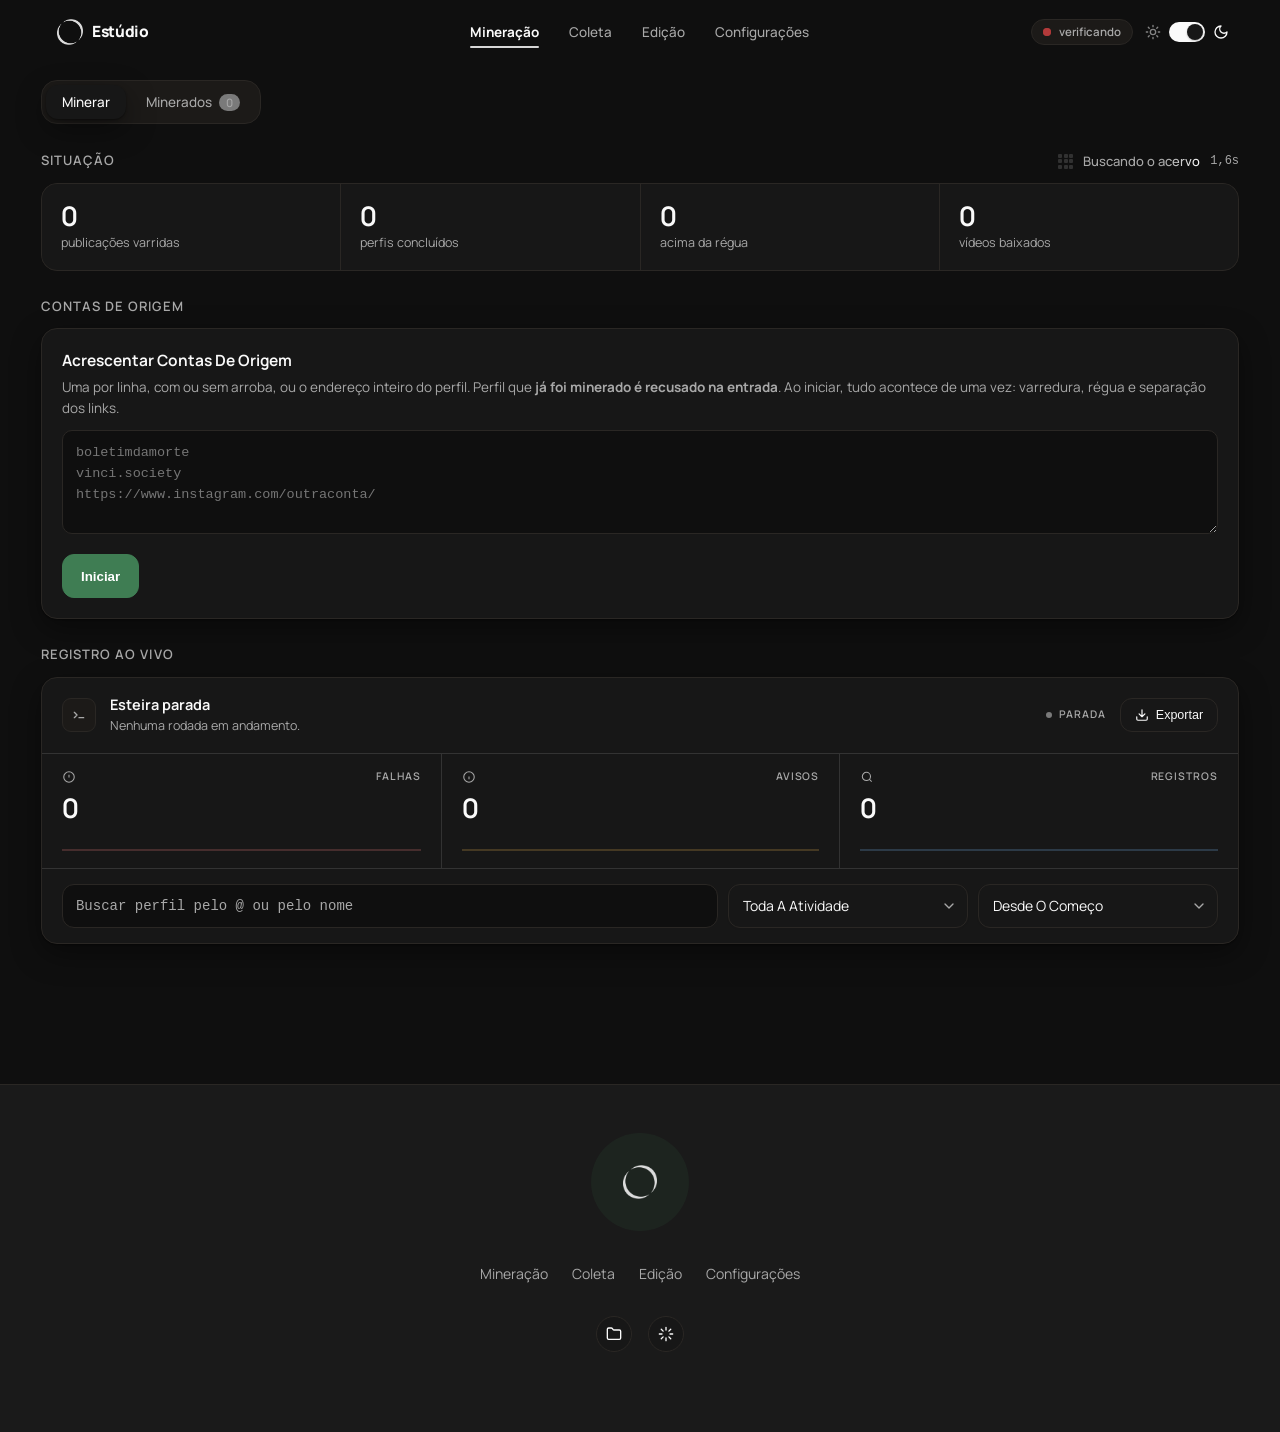
==== index.html @ a0040a4e "atualiza index.html" ====
<!doctype html>
<html lang="pt-BR">
<head>
<meta charset="utf-8">
<meta name="viewport" content="width=device-width, initial-scale=1">
<meta name="robots" content="noindex,nofollow">
<title>Estúdio</title>
<!-- O FAVICON, EM DUAS VERSOES. A mesma marca do Social Tracker, para os
     dois sistemas terem a mesma cara na aba do navegador. A versao clara
     e a escura existem porque um icone escuro some numa aba escura, e
     vice-versa; o terceiro link e' o desempate para navegador que nao
     entende a pergunta do tema. -->
<link rel="icon" href="[data-uri]" media="(prefers-color-scheme: light)">
<link rel="icon" href="[data-uri]" media="(prefers-color-scheme: dark)">
<link rel="icon" href="[data-uri]">
<!-- O TEMA, ANTES DE QUALQUER PINTURA.
     A troca do cabeçalho sempre gravou a escolha, mas ninguém a lia de volta: a tela
     abria sem tema nenhum e caía no claro, toda vez, por mais que a chave fosse virada.
     Aqui a escolha guardada é aplicada antes do primeiro quadro, então não há piscada
     branca ao abrir no escuro.

     E O PADRÃO É O ESCURO. O sistema de origem pergunta ao sistema operacional quando
     não há escolha gravada; aqui o padrão é fixo, porque foi ele que o Gabriel pediu. -->
<script>(function(){var s=null;try{s=localStorage.getItem("st-tema")}catch(e){}document.documentElement.setAttribute("data-theme",s==="light"?"light":"dark");})();</script>
<!-- A Manrope é a fonte do sistema, e ela vem de fora. Sem estes três links a paleta
     e as medidas continuam certas, mas o texto cai na fonte serifada do navegador e a
     tela inteira parece quebrada, que foi o que aconteceu na primeira montagem. -->
<link rel="preconnect" href="https://fonts.googleapis.com">
<link rel="preconnect" href="https://fonts.gstatic.com" crossorigin>
<link rel="stylesheet"
      href="https://fonts.googleapis.com/css2?family=Manrope:wght@400;500;600;700;800&display=swap">
<!-- AS FONTES DA PEÇA, que são outra coisa: estas não desenham a tela, elas desenham o
     reel. Entraram em 21/08 porque o seletor tinha sete opções e o Gabriel disse o
     óbvio, "era pra ter vários outros tipos de fonte".

     ELAS PRECISAM EXISTIR NOS DOIS LADOS. Aqui o navegador as busca no Google para
     mostrar; na hora de gravar quem desenha é o `oficina.py`, que lê os mesmos arquivos
     de `Estudio/fontes`. Fonte que existisse só de um lado faria a peça sair diferente
     do que ele viu na tela, e é por isso que a lista dos dois lados é a mesma. -->
<link rel="stylesheet"
      href="https://fonts.googleapis.com/css2?family=Anton&family=Archivo+Black&family=Barlow+Condensed:wght@400;700&family=Bebas+Neue&family=Inter:wght@400;700&family=Montserrat:wght@400;700&family=Oswald:wght@400;700&family=Poppins:wght@400;700&family=Roboto+Condensed:wght@400;700&display=swap">
<style>


:root{
  --paper:#FAFAFA; --paper-2:#F2F2F2; --branco:#FFFFFF;
  --ink:#0E0E0E; --muted:#6D6D6D; --soft:#9A9A9A;
  --rule:rgba(14,14,14,.10); --rule-solid:#EAEAEA;
  --accent:#3F7D53; --accent-tint:#E7F0EA; --link:#2F6440;
  --verde:#3F7D53; --vermelho:#B23A3A; --ambar:#B07D22;
  
  --chart-1:#3F7D53; --chart-2:#2F6FA8; --chart-3:#B07D22;
  --chart-4:#7A4FA3; --chart-5:#B23A3A;
  --sombra:0 1px 2px rgba(14,14,14,.05), 0 8px 26px rgba(14,14,14,.06);
  --r-md:10px; --r-lg:16px;
  
  --h-filtro:44px; --r-filtro:12px; --l-filtro:240px;
  
  --r-balao:14px; --r-item:10px;
  
  --rodape-fundo:#EFEFEF;
  
  --sombra-balao:0 12px 34px rgba(14,14,14,.13);
  --fonte:'Manrope',system-ui,-apple-system,"Segoe UI",Roboto,sans-serif;
}


:root[data-theme="dark"]{
  --paper:#0F0F0F; --paper-2:#1C1A18; --branco:#171717;
  --ink:#FAFAFA; --muted:#A8A8A8; --soft:#7A7A7A;
  --rule:rgba(250,250,250,.12); --rule-solid:#2A2724;
  --accent:#3F7D53; --accent-tint:rgba(63,125,83,.16); --link:#7FB894;
  
  --chart-1:#5FA97A; --chart-2:#6FA8DC; --chart-3:#D6A24A;
  --chart-4:#A98BD0; --chart-5:#D97070;
  --sombra:0 1px 2px rgba(0,0,0,.4), 0 10px 30px rgba(0,0,0,.4);
  --sombra-balao:0 12px 34px rgba(0,0,0,.5);
  --rodape-fundo:#1A1A1A;
}


*{box-sizing:border-box;margin:0;padding:0}


.tinta{position:absolute;width:0;height:0;overflow:hidden}


:root.trocando-tema, :root.trocando-tema *,
:root.trocando-tema *::before, :root.trocando-tema *::after{
  transition:background-color .3s ease, border-color .3s ease, color .3s ease,
             fill .3s ease, stroke .3s ease, box-shadow .3s ease !important}


html, body{scrollbar-width:none; -ms-overflow-style:none}

body{background:var(--paper);color:var(--ink);font:15px/1.5 var(--fonte);
     -webkit-font-smoothing:antialiased;-moz-osx-font-smoothing:grayscale}

a{color:var(--link)}



.nav-wrap{position:sticky;top:0;z-index:40;width:100%;padding:10px 0 0}


.nav-body{position:relative;z-index:60;margin:0 auto;display:flex;align-items:center;
          justify-content:space-between;width:calc(100% - 2 * clamp(20px,3.2vw,56px));
          max-width:1340px;
          padding:7px 10px 7px 14px;border-radius:999px;background:transparent;
          transition:width .55s cubic-bezier(.34,1.25,.64,1),
                     transform .55s cubic-bezier(.34,1.25,.64,1),
                     background-color .3s ease, box-shadow .3s ease}

.nav-body.encolhido{width:40%;min-width:880px;transform:translateY(16px);
  background:color-mix(in srgb, var(--branco) 80%, transparent);
  -webkit-backdrop-filter:blur(10px);backdrop-filter:blur(10px);
  box-shadow:0 0 24px rgba(34,42,53,.06), 0 1px 1px rgba(0,0,0,.05),
             0 0 0 1px rgba(34,42,53,.04), 0 0 4px rgba(34,42,53,.08),
             0 16px 68px rgba(47,48,55,.05), 0 1px 0 rgba(255,255,255,.1) inset}



.nav-body.encolhido .status .rotulo{display:none}

.nav-body.encolhido .status{padding:5px 7px}


.nav-logo{position:relative;z-index:20;display:flex;align-items:center;gap:9px;
          color:var(--ink);font-size:15.5px;font-weight:800;letter-spacing:-.3px;
          text-decoration:none;padding:2px 6px 2px 2px;white-space:nowrap}

.nav-logo:hover{text-decoration:none}


.marca{width:26px;height:26px;display:block;object-fit:contain}

.marca-escura{display:none}

:root[data-theme="dark"] .marca-clara{display:none}

:root[data-theme="dark"] .marca-escura{display:block}


.nav-itens{position:absolute;inset:0;display:flex;align-items:center;
           justify-content:center;gap:2px;font-size:13.5px;font-weight:500}

.nav-itens a{position:relative;z-index:20;padding:8px 14px;color:var(--muted);
             text-decoration:none;white-space:nowrap;transition:color .2s}

.nav-itens a:hover{color:var(--ink);text-decoration:none}


.nav-itens a.ativo{color:var(--ink);font-weight:700}

.nav-itens a.ativo::after{content:"";position:absolute;left:14px;right:14px;
  bottom:2px;height:2px;border-radius:2px;background:var(--ink);opacity:.85}


.pilula{position:absolute;top:50%;left:0;height:33px;width:0;z-index:10;
        border-radius:999px;background:var(--paper-2);opacity:0;
        transform:translate(0,-50%);
        transition:transform .3s cubic-bezier(.22,1,.36,1),
                   width .3s cubic-bezier(.22,1,.36,1), opacity .18s}


.nav-dir{position:relative;z-index:20;display:flex;align-items:center;gap:12px}

.nav-hamb{display:none;width:34px;height:34px;border:0;border-radius:9px;
          background:none;color:var(--ink);cursor:pointer;align-items:center;
          justify-content:center;padding:0}

.nav-hamb:hover{background:var(--paper-2)}

.nav-hamb svg{width:18px;height:18px;fill:none;stroke:currentColor;stroke-width:2}

.nav-menu{position:absolute;inset-inline:0;top:calc(100% + 8px);z-index:50;
          margin:0 auto;max-width:1340px;display:none;flex-direction:column;
          gap:2px;padding:14px;border-radius:16px;background:var(--branco);
          box-shadow:0 0 24px rgba(34,42,53,.06), 0 1px 1px rgba(0,0,0,.05),
                     0 0 0 1px rgba(34,42,53,.04), 0 16px 68px rgba(47,48,55,.05)}

.nav-menu.aberto{display:flex}

.nav-menu a{padding:11px 12px;border-radius:9px;color:var(--muted);
            text-decoration:none;font-size:14.5px;font-weight:600}

.nav-menu a.ativo{color:var(--ink);background:var(--paper-2);font-weight:700}
@media(max-width:1080px){
  
  .nav-itens{display:none}
  
  .nav-hamb{display:flex}
}
@media(max-width:620px){
  
  .status .rotulo{display:none}
  
  .nav-body{padding:7px 8px 7px 10px}
}




.status{display:inline-flex;align-items:center;gap:8px;border-radius:999px;
        border:1px solid var(--rule-solid);background:var(--paper-2);
        padding:3px 11px;font-size:11.5px;font-weight:600;white-space:nowrap}

.status .ind{position:relative;display:flex;width:8px;height:8px;flex:0 0 8px}

.status .ping{position:absolute;display:inline-flex;width:100%;height:100%;
              border-radius:999px;opacity:.75;
              animation:ping 1.6s cubic-bezier(0,0,.2,1) infinite}

.status .bola{position:relative;display:inline-flex;width:8px;height:8px;
              border-radius:999px}

@keyframes ping{75%,100%{transform:scale(2);opacity:0}}

.status.online .ping,.status.online .bola{background:var(--verde)}

.status.degraded .ping,.status.degraded .bola{background:var(--ambar)}

.status.offline .ping,.status.offline .bola{background:var(--vermelho)}

.status .rotulo{color:var(--muted)}



.troca{display:inline-flex;align-items:center;gap:8px}

.troca .ico{display:flex;cursor:pointer;color:var(--ink);line-height:0}

.troca .ico svg{width:16px;height:16px}

.troca .ico.apagado{opacity:.5}

.troca .chave{width:36px;height:20px;flex:0 0 36px;border:0;border-radius:999px;
              background:var(--rule-solid);cursor:pointer;padding:2px;
              display:inline-flex;align-items:center;transition:background .2s}

.troca .chave[aria-checked="true"]{background:var(--ink)}

.troca .bolinha{width:16px;height:16px;border-radius:999px;background:var(--branco);
                box-shadow:0 1px 2px rgba(14,14,14,.25);transition:transform .2s;
                display:block}

.troca .chave[aria-checked="true"] .bolinha{transform:translateX(16px)}


.mcard .guia,.mcard .bola{transition:opacity .18s}

.ac-lista button:hover,.ac-lista button.marcado{background:var(--paper-2)}

.filtros .sel,.filtros .autocomplete{flex:0 0 var(--l-filtro)}

.filtros .sel-gatilho,.filtros .autocomplete__trigger{width:100%}

.sel{position:relative}

.sel-gatilho{display:flex;align-items:center;justify-content:space-between;
             gap:6px;white-space:nowrap;height:var(--h-filtro);min-width:var(--l-filtro);
             padding:0 10px 0 14px;
             border:1px solid var(--rule-solid);border-radius:var(--r-filtro);
             background:var(--branco);
             font:inherit;font-size:14px;line-height:20px;color:var(--ink);cursor:pointer;
             box-shadow:0 1px 2px 0 rgba(14,14,14,.05);
             transition:color .15s, box-shadow .15s, border-color .15s}

.sel-gatilho:focus-visible{outline:0;border-color:var(--accent);
                           box-shadow:0 0 0 3px color-mix(in srgb, var(--accent) 50%, transparent)}

.sel-gatilho[aria-expanded="true"]{border-color:var(--accent)}

.sel-valor{display:flex;flex:1;text-align:left}

.sel-valor[data-vazio="true"]{color:var(--muted)}

.sel-seta{width:16px;height:16px;flex:0 0 16px;color:var(--muted);pointer-events:none}



.sel-lista{position:absolute;top:calc(100% + 4px);left:0;z-index:50;display:none;
           width:max-content;min-width:max(144px, 100%);
           max-height:320px;overflow-y:auto;overflow-x:hidden;
           border-radius:var(--r-balao);
           background:var(--branco);border:1px solid var(--rule-solid);
           box-shadow:var(--sombra-balao)}

.sel-lista.aberta{display:block}

.sel-grupo{padding:4px}

.sel-rotulo{padding:6px 8px;font-size:12px;color:var(--muted)}

.sel-item{position:relative;display:flex;width:100%;align-items:center;gap:8px;
          padding:6px 32px 6px 10px;border:0;background:none;
          border-radius:var(--r-item);
          font:inherit;font-size:14px;line-height:20px;color:var(--ink);
          text-align:left;cursor:default}

.sel-item:hover,.sel-item.marcado{background:color-mix(in srgb, var(--ink) 10%, transparent)}

.sel-item-texto{display:flex;flex:1 0 auto;gap:8px;white-space:nowrap}

.sel-marca{position:absolute;right:8px;display:flex;width:16px;height:16px;
           align-items:center;justify-content:center;pointer-events:none}

.sel-marca svg{width:16px;height:16px}



.autocomplete{position:relative;display:flex;flex-direction:column;gap:4px}

.autocomplete__trigger{position:relative;isolation:isolate;display:flex;
  min-height:var(--h-filtro);min-width:var(--l-filtro);align-items:center;gap:6px;
  flex-wrap:wrap;
  border-radius:var(--r-filtro);border:1px solid var(--rule-solid);background:var(--branco);
  padding:6px 14px;font:inherit;font-size:14px;color:var(--ink);text-align:start;
  box-shadow:0 2px 4px 0 rgba(14,14,14,.04), 0 1px 2px 0 rgba(14,14,14,.06),
             0 0 1px 0 rgba(14,14,14,.06);
  outline:0;user-select:none;cursor:pointer;
  transition:background-color .15s ease, border-color .15s ease, box-shadow .15s ease}

.autocomplete__trigger:has(.autocomplete__indicator){padding-inline-end:28px}
@media (hover:hover){
  
  .autocomplete__trigger:hover:not(:has(.autocomplete__clear-button:hover))
    {background:var(--paper-2)}
}

.autocomplete__trigger:focus-visible{border-color:var(--accent);
  box-shadow:0 0 0 3px color-mix(in srgb, var(--accent) 50%, transparent)}

.autocomplete__trigger[aria-expanded="true"]{border-color:var(--accent)}

.autocomplete__value{display:flex;flex:1;flex-wrap:wrap;gap:5px;align-items:center;
                     text-align:start;color:currentColor}

.autocomplete__value[data-placeholder="true"]{color:var(--muted)}

.autocomplete__indicator{position:absolute;top:0;bottom:0;inset-inline-end:8px;
  margin:auto 0;display:flex;width:16px;height:16px;flex-shrink:0;align-items:center;
  justify-content:center;color:var(--muted);transition:transform .15s}

.autocomplete__indicator[data-open="true"]{transform:rotate(180deg)}

.autocomplete__clear-button{position:relative;display:inline-flex;width:20px;height:20px;
  flex-shrink:0;align-self:center;align-items:center;justify-content:center;
  border:0;border-radius:12px;padding:1px;background:transparent;color:var(--muted);
  cursor:pointer;user-select:none;transform-origin:center;
  transition:opacity .15s ease}

.autocomplete__clear-button svg{width:14px;height:14px}

.autocomplete__clear-button[data-empty="true"]{pointer-events:none;opacity:0}
@media (hover:hover){
  .autocomplete__clear-button:hover{background:var(--paper-2)}
}

.autocomplete__clear-button:active{transform:scale(.93)}



.autocomplete__popover{position:absolute;top:calc(100% + 4px);right:0;z-index:50;
  display:none;flex-direction:column;width:100%;min-width:240px;
  overflow:hidden;overscroll-behavior:contain;background:var(--branco);
  padding:8px 0 0;font-size:14px;border-radius:var(--r-balao);outline:0;
  border:1px solid var(--rule-solid);box-shadow:var(--sombra-balao)}

.autocomplete__popover.aberta{display:flex;
  animation:etqEntra .25s cubic-bezier(.32,.72,0,1)}

@keyframes etqEntra{from{opacity:0;transform:scale(.95) translateY(-4px)}
                    to{opacity:1;transform:none}}

.autocomplete__busca{flex-shrink:0;padding:4px 12px;outline:0}

.autocomplete__busca input{width:100%;border:0;outline:0;background:none;font:inherit;
  font-size:14px;color:var(--ink);padding:6px 0}

.autocomplete__busca input::placeholder{color:var(--soft)}


.list-box{position:relative;width:100%;max-height:320px;overflow-y:auto;padding:6px;
          outline:0}

.list-box > * + *{margin-top:4px}

.list-box-item{position:relative;display:flex;min-height:36px;width:100%;
  align-items:center;justify-content:flex-start;gap:12px;border:0;background:none;
  border-radius:var(--r-item);padding:6px 10px;font:inherit;font-size:14px;
  color:var(--ink);
  text-align:left;outline:0;cursor:pointer;user-select:none;
  transition:transform .25s cubic-bezier(.165,.84,.44,1), box-shadow .15s}

.list-box-item:has(.list-box-item__indicator){padding-inline-end:28px}
@media (hover:hover){
  .list-box-item:hover{background:var(--paper-2)}
}

.list-box-item:active{transform:scale(.98)}

.list-box-item.marcado{background:var(--paper-2)}

.list-box-item__indicator{position:absolute;top:50%;inset-inline-end:8px;display:flex;
  width:16px;height:16px;transform:translateY(-50%);align-items:center;
  justify-content:center;color:var(--ink)}

.list-box-item__indicator svg{width:10px;height:10px}

.list-box-vazia{padding:10px;text-align:center;font-size:14px;color:var(--soft)}
@media (max-width:720px){
  
  .filtros .ac,.filtros .sel,.filtros .autocomplete{flex:1 1 100%;width:100%}
  
  .sel-gatilho,.autocomplete__trigger{width:100%}
  
  .autocomplete__popover{left:0;right:0;min-width:0}
}



.badge{display:inline-flex;width:fit-content;flex:0 0 auto;align-items:center;
       justify-content:center;overflow:hidden;white-space:nowrap;height:20px;gap:4px;
       border-radius:32px;border:1px solid transparent;padding:2px 8px;
       font-size:12px;line-height:16px;font-weight:500;transition:all .15s}

.badge > svg{width:12px;height:12px;pointer-events:none}


.selo-ig{width:18px;height:18px;display:block}

.badge-default{background:var(--accent);color:#fff}

.badge-secondary{background:var(--paper-2);color:var(--ink)}

.badge-outline{border-color:var(--rule-solid);color:var(--ink)}



.badge-etq{
  --etq-h:210;
  padding-left:6px;
  border-color:hsl(var(--etq-h) 42% 84%);
  background:hsl(var(--etq-h) 72% 96.5%);
  color:hsl(var(--etq-h) 48% 33%);
}

.badge-etq > svg{fill:none;stroke:currentColor;stroke-width:1.9;stroke-linecap:round;
                 stroke-linejoin:round;opacity:.9}

.badge-etq.adulto{--etq-h:344}

:root[data-theme="dark"] .badge-etq{
  border-color:hsl(var(--etq-h) 26% 30%);
  background:hsl(var(--etq-h) 30% 15%);
  color:hsl(var(--etq-h) 62% 76%);
}


.pcard-retrato{position:relative;flex:0 0 84px;width:84px;height:84px;border-radius:999px;
               padding:3px;background:var(--rule-solid);display:block;text-decoration:none}

.pcard-retrato.vivo{background:conic-gradient(from 200deg, #FDF497, #FD5949,
                    #D6249F, #285AEB, #FDF497)}

.pcard-retrato.vivo:hover{filter:saturate(1.15)}


span.pcard-avatar[class*="av-"]{background-size:cover;background-position:center}

.pcard-avatar{width:100%;height:100%;border-radius:999px;
              border:3px solid var(--branco);background:var(--ink);color:var(--paper);
              display:flex;align-items:center;justify-content:center;font-size:24px;
              font-weight:800;text-transform:uppercase;object-fit:cover;overflow:hidden}

.vermais{text-align:center;margin-top:4px}




:root{--cor-seguidores:var(--accent)}


.ins-filtros .autocomplete,.ins-filtros .sel{flex:1 1 150px;min-width:0}

.ins-filtros .autocomplete__trigger,.ins-filtros .sel-gatilho{padding-left:11px;
                                                              padding-right:11px}


.ins-filtros .autocomplete__value,.ins-filtros .sel-valor{font-size:13px;
                                                          white-space:nowrap}


.ins-filtros .autocomplete__trigger,.ins-filtros .sel-gatilho{min-width:0}

.ins-ordenar .sel{flex:0 0 auto}
@media(max-width:900px){
  
  .ins-ordenar .sel{flex:1 1 auto}
}



.badge-alta{border-color:transparent;background:var(--accent-tint);color:var(--link);
            font-weight:600}

.badge-alta.fria{background:var(--paper-2);color:var(--muted)}

.sinal-cab.modelo .badge{margin-top:4px}

.sinal-cab.modelo .badge-sinal{margin-left:auto}


.badge-sinal{border-color:transparent;background:var(--accent-tint);color:var(--link)}

.badge-sinal.queda{background:color-mix(in srgb,var(--vermelho) 12%,transparent);
                   color:var(--vermelho)}

.badge-sinal.duvida{background:color-mix(in srgb,var(--ambar) 14%,transparent);
                    color:var(--ambar)}


.badge-sinal.viral{background:var(--accent);color:#FFFFFF;font-weight:600}

.badge-sinal .chama{width:12px;height:12px;flex:0 0 12px;margin-right:1px}

.badge-idade{border-color:var(--rule-solid);color:var(--muted)}

.sinal.modelo .pcard-retrato{flex:0 0 48px;width:48px;height:48px}

.sinal.modelo .sinal-cab .badge{font-size:11px;height:19px}




.cat-cab{display:flex;align-items:center;gap:10px;flex-wrap:wrap;
         margin:30px 0 14px;padding-bottom:9px;border-bottom:2px solid var(--ink)}

.cat-cab .n{display:flex;width:23px;height:23px;flex:0 0 23px;border-radius:999px;
            align-items:center;justify-content:center;background:var(--ink);
            color:var(--paper);font-size:12px;font-weight:800}

.cat-cab h3{font-size:16px;font-weight:800;letter-spacing:-.2px}

.cat-cab .sub{font-size:13px;color:var(--muted)}

.cat-cab .dir{margin-left:auto;display:flex;align-items:center;gap:8px;flex-wrap:wrap}


.cat-cab .sel{flex:0 0 auto}

.cat-cab .sel-gatilho{height:32px;border-radius:9px;padding:0 12px;font-size:12.5px}

.cat-cab .sel-valor{font-size:12.5px}


.cat-cab .autocomplete{flex:0 0 auto}

.cat-cab .autocomplete__trigger{min-height:32px;min-width:0;border-radius:9px;
                                padding:0 10px;font-size:12.5px}

.cat-cab .autocomplete__value{font-size:12.5px;white-space:nowrap}

.cat-cab .autocomplete__value .badge{height:18px;font-size:11px}

.gpost.cheio .pcard-retrato{flex:0 0 34px;width:34px;height:34px}



.pag{display:flex;align-items:center;gap:9px;flex-wrap:wrap;margin-top:12px;
     padding:9px 13px;border:1px solid var(--rule-solid);border-radius:10px;
     background:var(--branco);font-size:12.5px;color:var(--muted)}

.pag .sel{flex:0 0 auto}

.pag .sel-gatilho{height:30px;border-radius:8px;padding:0 10px;font-size:12.5px}


.pag .sel-lista{top:auto;bottom:calc(100% + 4px)}

.pag .nav{margin-left:auto;display:flex;align-items:center;gap:6px}

.pag .conta{padding:0 8px;color:var(--ink);font-variant-numeric:tabular-nums}

.pag button{display:flex;min-width:30px;height:30px;align-items:center;
            justify-content:center;padding:0 7px;cursor:pointer;font-size:13px;
            border:1px solid var(--rule-solid);border-radius:8px;
            background:var(--branco);color:var(--ink);
            transition:background-color .16s ease, color .16s ease}

.pag button:hover:not(:disabled){background:var(--paper-2)}

.pag button:disabled{color:var(--soft);cursor:default;opacity:.5}

.gal-vazia{padding:26px 20px;text-align:center;color:var(--soft);font-size:13.5px;
           border:1px dashed var(--rule-solid);border-radius:var(--r-lg)}

.st-cab .pcard-retrato{flex:0 0 34px;width:34px;height:34px}




.rodape-pagina{padding:48px 0;margin-top:34px;background:var(--rodape-fundo);
        border-top:1px solid var(--rule-solid)}

.rodape-pilha{display:flex;flex-direction:column;align-items:center;
              padding:0 clamp(20px,3.2vw,56px);max-width:1340px;margin:0 auto}

.rodape-selo{margin-bottom:32px;border-radius:999px;padding:32px;
             background:color-mix(in srgb, var(--accent) 10%, transparent);
             display:flex;align-items:center;justify-content:center}


.rodape-selo .marca{width:34px;height:34px}

.rodape-menu{margin-bottom:32px;display:flex;flex-wrap:wrap;justify-content:center;
             gap:24px;font-size:14px}

.rodape-menu a{color:var(--muted);text-decoration:none;transition:color .18s ease}

.rodape-menu a:hover{color:var(--accent);text-decoration:none}

.rodape-botoes{margin-bottom:32px;display:flex;gap:16px}

.rodape-botoes a{display:flex;width:36px;height:36px;align-items:center;
                 justify-content:center;border-radius:999px;
                 border:1px solid var(--rule-solid);background:var(--branco);
                 color:var(--ink);text-decoration:none;
                 transition:border-color .18s ease, transform .18s ease}

.rodape-botoes a:hover{border-color:var(--ink);transform:translateY(-1px)}

.rodape-botoes svg{width:16px;height:16px}

.rodape-linha{text-align:center;font-size:14px;color:var(--muted)}

.chart .marca-x{font-size:11px}

.secao-filtros .sel,.secao-filtros .autocomplete{flex:0 0 var(--l-filtro)}

.secao-filtros .sel-gatilho,.secao-filtros .autocomplete__trigger{width:100%}
@media (max-width:1080px){
  
  .secao-filtros .sel,.secao-filtros .autocomplete{flex:1 1 200px}
}
@media (max-width:560px){
  
  .secao-filtros .sel,.secao-filtros .autocomplete{flex:1 1 100%}
}

.chart-balao .marca{flex-shrink:0;width:10px;height:10px;border-radius:2px;
                    background:var(--cor-seguidores);border:1px solid var(--cor-seguidores)}



.ct-topo{display:flex;align-items:center;justify-content:space-between;gap:16px;
         margin-bottom:22px;flex-wrap:wrap}

.ct-menu{display:flex;gap:4px;padding:4px;border:1px solid var(--rule-solid);
         border-radius:var(--r-lg);background:var(--paper-2)}

.ct-item{display:flex;align-items:center;gap:7px;border:0;cursor:pointer;
         padding:8px 16px;border-radius:calc(var(--r-lg) - 4px);background:transparent;
         color:var(--muted);font-family:var(--fonte);font-size:13.5px;font-weight:500;
         transition:background .16s ease,color .16s ease}

.ct-item:hover{color:var(--ink)}

.ct-item.ativo{background:var(--branco);color:var(--ink);box-shadow:var(--sombra)}

.ct-item b{font-weight:500;font-size:11.5px;color:var(--muted);
           background:var(--soft);border-radius:99px;padding:1px 7px}

.ct-item.ativo b{color:var(--ink)}


.ct-filtros{display:flex;gap:10px;flex-wrap:wrap;align-items:center;margin-bottom:16px}

.ct-busca{flex:1 1 260px;min-width:200px;height:var(--h-filtro);padding:0 14px;
          border:1px solid var(--rule-solid);border-radius:var(--r-filtro);
          background:var(--branco);color:var(--ink);font-family:var(--fonte);
          font-size:13.5px;outline:none}

.ct-busca:focus{border-color:var(--accent)}

.ct-busca::placeholder{color:var(--muted)}




.tab-rolo{overflow-x:auto;border:1px solid var(--rule-solid);border-radius:var(--r-lg);
          background:var(--branco);scrollbar-width:none;-ms-overflow-style:none}

.tab-rolo::-webkit-scrollbar{display:none}

.tab{width:100%;border-collapse:collapse;font-size:13.5px}

.tab thead th{text-align:left;padding:12px 14px;color:var(--muted);font-weight:500;
              font-size:12px;letter-spacing:.02em;white-space:nowrap;
              border-bottom:1px solid var(--rule-solid);background:var(--paper-2)}

.tab td{padding:11px 14px;border-bottom:1px solid var(--rule);color:var(--ink);
        vertical-align:middle}

.tab tbody tr:last-child td{border-bottom:0}

.tab tbody tr:hover td{background:var(--paper-2)}


.tab-num{text-align:right;font-variant-numeric:tabular-nums;white-space:nowrap}

.tab-nulo{color:var(--muted)}


.tab-perfil{min-width:230px}

.tab-perfil-in{display:flex;align-items:center;gap:10px}

.tab-quem{display:flex;flex-direction:column;line-height:1.3;min-width:0}

.tab-quem b,.tab-quem span{overflow:hidden;text-overflow:ellipsis;white-space:nowrap}

.tab-quem b{font-weight:500}

.tab-quem span{color:var(--muted);font-size:12px}


.tab-tags{max-width:200px}

.tab-tags-in{display:flex;gap:5px;flex-wrap:wrap;align-items:center}

.tab-acao{text-align:right;white-space:nowrap}



.pino{display:inline-flex;align-items:center;gap:6px;font-size:11.5px;line-height:1;
      color:var(--ink);white-space:nowrap;padding:5px 10px 5px 8px;border-radius:99px;
      border:1px solid var(--rule-solid);background:var(--paper-2)}

.pino::before{content:"";width:6px;height:6px;border-radius:99px;flex-shrink:0;
              background:var(--muted)}

.pino.ok::before{background:var(--verde)}

.pino.ruim::before{background:var(--vermelho)}

.pino.off::before{background:var(--soft)}

.pino.off{color:var(--muted)}

.pino.ruim{color:var(--vermelho);border-color:color-mix(in srgb,var(--vermelho) 35%,transparent)}


.imp-caixa .sel,.imp-caixa .autocomplete{width:100%}

.imp-caixa .sel-gatilho,.imp-caixa .autocomplete__trigger{width:100%}

.lg-bola.indo{background:transparent;box-shadow:inset 0 0 0 2px var(--accent);
              animation:lgPisca 1.4s ease-in-out infinite}

.mk.indo{background:transparent;box-shadow:inset 0 0 0 2px var(--accent)}

.mk.indo::after{content:"";position:absolute;inset:0;border-radius:99px;
                box-shadow:0 0 0 2px var(--accent);
                animation:mkPulso 1.5s cubic-bezier(.2,.7,.3,1) infinite}
@media(prefers-reduced-motion:reduce){
  
  .mk.indo::after,.lg-bola.indo{animation:none}
}

.pf-bt .ico{width:16px;height:16px;fill:none;stroke:currentColor;stroke-width:2;
            stroke-linecap:round;stroke-linejoin:round}




#pf-conteudo.chegando .pf-topo,
#pf-conteudo.chegando .pf-faixa,
#pf-conteudo.chegando .pf-l1,
#pf-conteudo.chegando .pf-l2,
#pf-conteudo.chegando #pf-acervo,
#pf-conteudo.chegando > .gal-vazia{
  animation:pfBloco .38s cubic-bezier(.22,1,.36,1) both}

.pf-retrato .pcard-avatar{width:100%;height:100%;font-size:22px;border-width:2px}

.pf-gal-cab .sel-gatilho{height:30px;border-radius:8px;padding:0 10px;font-size:12.5px}
/* SELO DE ALERTA. Vermelho quando a tela nao esta' gravando de verdade: o selo verde
   dizendo "gravando no disco" enquanto nada chegava la' foi o pior falso positivo desta
   tela, e cor e' a primeira coisa que o olho pega. */
.badge.badge-ruim{color:#e0574b;border-color:rgba(224,87,75,.4);
  background:rgba(224,87,75,.10)}

/* Botão escondido é botão escondido, e `.acao` pinta display por conta própria. */
#ia_liberar[hidden]{display:none}

/* A BARRA DO ENDERECO ERRADO. Ela empurra a pagina para baixo em vez de flutuar por
   cima: barra flutuante tapa o cabecalho, e o que ela tem a dizer nao e' urgente a ponto
   de valer esconder o menu. */
.fora{display:flex;align-items:center;gap:16px;flex-wrap:wrap;
  padding:12px 22px;background:var(--accent);color:#fff;font-size:13px;line-height:1.45}
.fora[hidden]{display:none}
.fora b{font-weight:700}
.fora span{flex:1 1 380px}
/* O BOTAO PRECISA DE UM PONTO A MAIS DE FORCA, e nao e' capricho: `.acao.forte` pinta
   fundo com a cor de destaque, que aqui e' a cor da propria barra, e o botao sumia dentro
   dela. E como isto e' um link e nao um botao, ele ainda vinha sublinhado e em bloco. */
.fora .acao.forte{flex:0 0 auto;display:inline-flex;align-items:center;
  background:#fff;color:var(--accent);border-color:#fff;text-decoration:none;
  white-space:nowrap}
.fora .acao.forte:hover{background:#fff;color:var(--accent);filter:none;opacity:.88}

/* O que é desta tela e não veio do Social Tracker.
   Tudo aqui usa as variáveis de lá, para as duas telas envelhecerem juntas. */

.corpo{max-width:1340px;margin:0 auto;padding:26px clamp(20px,3.2vw,56px) 80px}
.aba[hidden]{display:none}
/* Animação PRÓPRIA, e com nome próprio.
   Aqui morava `animation:subir`, emprestada do Social Tracker. Lá `subir` termina em
   opacidade 0,10: ela serve para SUMIR com um elemento, não para revelar. Com `both`,
   o corpo inteiro da tela ficava permanentemente a 10%, e o resultado era um texto
   fantasma que parecia site quebrado. O cabeçalho, que não tem animação, continuava
   nítido, e era essa a única pista visível. */
@keyframes entra-aba{from{opacity:0;transform:translateY(10px)}
                     to{opacity:1;transform:none}}
.aba{animation:entra-aba .34s cubic-bezier(.22,1,.36,1) both}
.secao{margin-bottom:26px}
.secao-cab{display:flex;align-items:baseline;justify-content:space-between;gap:16px;
           margin-bottom:12px;flex-wrap:wrap}
.secao-cab h2{font-size:13px;text-transform:uppercase;letter-spacing:.08em;
              color:var(--muted);font-weight:600;margin:0}
.secao-cab .dir{display:flex;align-items:center;gap:10px}
.caixa{background:var(--branco);border:1px solid var(--rule-solid);
       border-radius:var(--r-lg);padding:20px;box-shadow:var(--sombra)}
.caixa h3{font-size:15.5px;font-weight:650;margin:0 0 5px;color:var(--ink)}
.nota{color:var(--muted);font-size:13.5px;margin:0}
.numeros{display:grid;gap:1px;background:var(--rule-solid);border:1px solid var(--rule-solid);
         border-radius:var(--r-lg);overflow:hidden}
.numeros.quatro{grid-template-columns:repeat(auto-fit,minmax(150px,1fr))}
.num{background:var(--branco);padding:17px 19px}
.num b{display:block;font-size:27px;font-weight:650;letter-spacing:-.02em;line-height:1.1;
       color:var(--ink);font-variant-numeric:tabular-nums}
.num span{display:block;font-size:12.5px;color:var(--muted);margin-top:3px}
textarea{width:100%;min-height:104px;resize:vertical;margin-top:12px;
         font:13.5px/1.55 ui-monospace,SFMono-Regular,Menlo,Consolas,monospace;
         background:var(--paper);color:var(--ink);border:1px solid var(--rule-solid);
         border-radius:var(--r-md);padding:12px 13px}
textarea:focus,input:focus{outline:none;border-color:var(--accent)}
input[type=number],input[type=text]{width:100%;height:var(--h-filtro);
  font:14px ui-monospace,Consolas,monospace;background:var(--paper);color:var(--ink);
  border:1px solid var(--rule-solid);border-radius:var(--r-filtro);padding:0 13px}
.linha{display:flex;gap:12px;align-items:flex-end;flex-wrap:wrap;margin-top:14px}
.campo{flex:1;min-width:160px}
.campo label{display:block;font-size:12px;color:var(--muted);margin-bottom:6px}
/* O botão do sistema tem quatro filhos e vive no molde de lá. Aqui as ações são de
   comando, não de navegação, então usam a forma sóbria: retângulo, sem seta. */
.acao{height:var(--h-filtro);padding:0 18px;border-radius:var(--r-filtro);cursor:pointer;
      font:500 14px/1 inherit;color:var(--ink);background:var(--branco);
      border:1px solid var(--rule-solid);transition:.16s}
.acao:hover{border-color:var(--accent);color:var(--accent)}
.acao.forte{background:var(--accent);border-color:var(--accent);color:#fff;font-weight:600}
.acao.forte:hover{filter:brightness(1.07);color:#fff}
.acao:disabled{opacity:.42;cursor:not-allowed}
.acao:disabled:hover{border-color:var(--rule-solid);color:var(--ink)}
.vazio{color:var(--muted);font-size:14px;padding:26px 0;text-align:center;
       background:var(--branco);border:1px solid var(--rule-solid);
       border-radius:var(--r-lg)}
/* ---- as máquinas da rodada, uma pastilha cada ---- */
.elos{display:grid;grid-template-columns:repeat(auto-fill,minmax(118px,1fr));gap:7px;
      margin-top:16px}
.elo{display:flex;align-items:center;gap:8px;font-size:12.5px;padding:9px 11px;
     border:1px solid var(--rule-solid);border-radius:var(--r-md);background:var(--paper)}
.elo .luz{width:7px;height:7px;border-radius:50%;background:var(--soft);flex:none}
.elo .qual{margin-left:auto;color:var(--muted)}
.elo.feito{border-color:color-mix(in srgb,var(--verde) 40%,transparent)}
.elo.feito .luz{background:var(--verde)}
.elo.agora{border-color:var(--accent);background:var(--accent-tint);color:var(--accent);
           font-weight:600}
.elo.agora .luz{background:var(--accent);animation:ping 1.1s ease-in-out infinite}
.elo.falhou .luz{background:var(--vermelho)}
/* ====================================================== O REGISTRO, EM FORMA DE CONSOLE

   Molde escolhido pelo Gabriel em 17/08: cartão fechado, com cabeça de identidade, três
   medidas por gravidade com traço de atividade, faixa de "ao vivo", o fluxo das linhas
   em letra de máquina e um pé com o tamanho da memória.

   AS TRÊS CORES SÃO AS DA CARTELA DE GRÁFICO, e não `--vermelho` e `--ambar`.
   Essas duas não são redefinidas no tema escuro: ficam nos tons de fundo claro e somem
   contra o preto. `--chart-5`, `--chart-3` e `--chart-2` têm par nos dois temas.

   O TRAÇO DE ATIVIDADE É MEDIDO, e não enfeite: cada ponto é quantas linhas daquela
   gravidade entraram numa janela de cinco segundos. Sem movimento ele sai reto e apagado,
   que é a verdade, e não uma onda inventada para a tela parecer viva. */
.konsole{border:1px solid var(--rule-solid);border-radius:var(--r-lg);
         background:var(--branco);overflow:hidden;box-shadow:var(--sombra)}
.kon-topo{display:flex;align-items:center;gap:14px;padding:18px 20px;flex-wrap:wrap}
.kon-selo{flex:none;display:grid;place-items:center;width:34px;height:34px;
          border-radius:9px;background:var(--paper-2);border:1px solid var(--rule-solid);
          color:var(--muted)}
.kon-selo svg{width:16px;height:16px;fill:none;stroke:currentColor;stroke-width:2;
              stroke-linecap:round;stroke-linejoin:round}
.kon-quem{min-width:0;flex:1}
.kon-quem b{display:block;font-size:14.5px;font-weight:650;color:var(--ink);line-height:1.3}
.kon-quem span{display:block;font-size:12.5px;color:var(--muted);line-height:1.45;
               margin-top:2px}
.kon-dir{flex:none;display:flex;align-items:center}
/* O BOTÃO PRECISA DA MEDIDA AQUI. `.acao` sozinho nasce com a altura de campo de
   filtro e o desenho dele não limita o ícone: o SVG assumia o tamanho natural e o
   botão virava um quadrado gigante com a palavra embaixo. */
.kon-topo .acao{flex:none;height:34px;padding:0 14px;font-size:12.5px;
                display:inline-flex;align-items:center;gap:7px;white-space:nowrap}
.kon-topo .acao svg{width:14px;height:14px;flex:none}
.kon-vivo{display:inline-flex;align-items:center;gap:7px;font-size:10.5px;font-weight:600;
          letter-spacing:.09em;text-transform:uppercase;color:var(--muted);white-space:nowrap}
.kon-vivo i{width:6px;height:6px;border-radius:50%;background:var(--soft);flex:none}
.kon-vivo.ativa{color:var(--verde)}
.kon-vivo.ativa i{background:var(--verde)}
/* as três medidas, divididas por fio, como no molde */
.kon-medidas{display:grid;grid-template-columns:repeat(3,1fr);
             border-top:1px solid var(--rule)}
.kon-medida{padding:15px 20px 17px;min-width:0}
.kon-medida + .kon-medida{border-left:1px solid var(--rule)}
.kon-rot{display:flex;align-items:center;gap:8px;color:var(--muted)}
.kon-rot svg{width:14px;height:14px;fill:none;stroke:currentColor;stroke-width:1.8;
             flex:none}
.kon-rot span{margin-left:auto;font-size:10.5px;font-weight:600;letter-spacing:.09em;
              text-transform:uppercase}
.kon-medida b{display:block;margin:9px 0 10px;font-size:27px;font-weight:650;
              letter-spacing:-.02em;line-height:1;color:var(--ink);
              font-variant-numeric:tabular-nums}
.kon-traco{display:block;width:100%;height:20px}
.kon-traco path{fill:none;stroke-width:1.6;stroke-linecap:round;stroke-linejoin:round}
.kon-medida.falha .kon-traco path{stroke:var(--chart-5)}
.kon-medida.aviso .kon-traco path{stroke:var(--chart-3)}
.kon-medida.evento .kon-traco path{stroke:var(--chart-2)}
.kon-traco.parado path{opacity:.32}
/* as máquinas só aparecem enquanto a rodada está no ar */
.kon-maquinas{padding:0 20px 16px;border-top:1px solid var(--rule);padding-top:16px}
.kon-maquinas[hidden]{display:none}
/* Os filtros dentro do cartão, na linha logo abaixo das medidas. */
.liv-filtros{display:flex;gap:10px;flex-wrap:wrap;padding:15px 20px;
             border-top:1px solid var(--rule)}
.liv-filtros .ct-busca{flex:1 1 240px}
@media(max-width:720px){
  .kon-medidas{grid-template-columns:1fr}
  .kon-medida + .kon-medida{border-left:0;border-top:1px solid var(--rule)}
}
/* ---- perfil: barra de avanço ---- */
.perfil-linha{background:var(--branco);border:1px solid var(--rule-solid);
              border-radius:var(--r-lg);padding:16px 18px;margin-bottom:10px}
.perfil-topo{display:flex;align-items:center;justify-content:space-between;gap:12px;
             flex-wrap:wrap;font-size:14px}
.perfil-topo b{color:var(--ink);font-weight:650}
.barra{height:5px;background:var(--paper-2);border-radius:999px;overflow:hidden;margin-top:9px}
.barra i{display:block;height:100%;background:var(--accent);border-radius:999px;
         transition:width .5s cubic-bezier(.22,1,.36,1)}
.tag{font-size:11.5px;padding:3px 9px;border-radius:999px;border:1px solid var(--rule-solid);
     color:var(--muted);white-space:nowrap}
.tag.ok{color:var(--verde);border-color:color-mix(in srgb,var(--verde) 40%,transparent)}
.tag.trab{color:var(--accent);border-color:color-mix(in srgb,var(--accent) 45%,transparent)}
/* ---- cartão de perfil pronto para baixar ---- */
.pronto{background:var(--branco);border:1px solid var(--rule-solid);
        border-radius:var(--r-lg);padding:18px 20px;margin-bottom:12px;
        box-shadow:var(--sombra)}
.pronto-topo{display:flex;align-items:center;justify-content:space-between;gap:14px;
             flex-wrap:wrap;margin-bottom:14px}
.pronto-topo .quem{font-size:15.5px;font-weight:650;color:var(--ink)}
.pronto-numeros{display:grid;grid-template-columns:repeat(auto-fit,minmax(112px,1fr));
                gap:1px;background:var(--rule-solid);border:1px solid var(--rule-solid);
                border-radius:var(--r-md);overflow:hidden}
.pronto-numeros div{background:var(--paper);padding:12px 14px}
.pronto-numeros b{display:block;font-size:19px;font-weight:650;color:var(--ink);
                  font-variant-numeric:tabular-nums;line-height:1.15}
.pronto-numeros span{display:block;font-size:11.5px;color:var(--muted);margin-top:2px}
/* ---- aba que ainda não existe ---- */
.por-vir{background:var(--branco);border:1px dashed var(--rule-solid);
         border-radius:var(--r-lg);padding:30px 28px;text-align:left}
.por-vir-selo{display:inline-block;font-size:11px;text-transform:uppercase;
              letter-spacing:.1em;font-weight:700;color:var(--ambar);
              border:1px solid color-mix(in srgb,var(--ambar) 40%,transparent);
              border-radius:999px;padding:4px 11px;margin-bottom:14px}
.por-vir h2{font-size:22px;font-weight:700;letter-spacing:-.02em;color:var(--ink);
            margin:0 0 6px;text-transform:none}
.por-vir-lista{margin:16px 0 0 20px;color:var(--muted);font-size:14px}
.por-vir-lista li{margin-bottom:8px;padding-left:4px}
/* ---- o aviso de que o Drive ainda não foi autorizado ---- */
.travado{display:flex;gap:12px;align-items:flex-start;background:var(--paper);
         border:1px solid color-mix(in srgb,var(--ambar) 35%,transparent);
         border-radius:var(--r-md);padding:13px 15px;margin-top:14px;font-size:13.5px;
         color:var(--muted)}
.travado b{color:var(--ink)}
@media(max-width:640px){
  .corpo{padding:18px 14px 60px}
  .caixa,.pronto{padding:16px}
  .por-vir{padding:22px 18px}
}
/* ================================================== A TABELA E OS FILTROS DE MINERADOS

   AQUI NÃO SE REESCREVE NADA QUE JÁ VEIO COPIADO, e isso é o conserto de 17/08.
   Este trecho era uma imitação da tabela de lá: `.tab`, `.tab-rolo`, `.cat-cab`,
   `.pino`, `.ct-filtros`, `.pag` e o retrato estavam TODOS escritos de novo aqui, com
   medidas parecidas e não iguais. Escrito depois, este arquivo ganhava de quem veio de
   lá, então a tela não usava a tabela do sistema: usava uma cópia à mão dela. O retrato
   saía com 36 pixels em vez de 84, o cabeçalho de categoria perdia a linha embaixo e a
   barra de páginas perdia a caixa. Era isso que se lia como tabela quebrada.

   Fica aqui só o que não existe lá: as duas coisas que esta tabela tem e a de contas
   não, e os ajustes de tamanho do botão próprio dentro da linha. */

/* `hidden` não vence sozinho quem tem `display` escrito. As duas caixas abaixo têm:
   `.pag` é `flex` e o painel precisa sumir quando a sub-aba troca. */
.ct-painel[hidden],.pag[hidden]{display:none}
/* O botão de comando desta tela dentro da linha da tabela. Lá a ação da linha é o
   botão de navegação do sistema, que tem seta e quatro filhos; aqui são comandos. */
.tab-acao-in{display:inline-flex;align-items:center;gap:7px;justify-content:flex-end}
.tab-acao .acao{height:32px;padding:0 13px;font-size:12.5px;border-radius:9px;
                display:inline-flex;align-items:center;text-decoration:none}
.tab-acao .acao.redonda{width:32px;padding:0;justify-content:center}
.tab-acao .acao.redonda svg{width:15px;height:15px}
/* A COBERTURA CARREGA O TOTAL DA CONTA EMBAIXO. O total era coluna própria, e sozinho
   ele empurrava a última coluna para fora da tela. Junto da porcentagem ele também lê
   melhor: 62% de 4.976 é uma frase, e duas colunas separadas eram duas metades dela. */
.tab-dupla{display:inline-flex;flex-direction:column;align-items:flex-end;line-height:1.25}
.tab-dupla i{font-style:normal;font-size:11.5px;color:var(--muted)}
/* ============================================================== SINAL DE CARREGAMENTO

   Traduzido do componente que o Gabriel mandou, que é React com Tailwind. Aqui não há
   nem um nem outro, então o que veio foi a MECÂNICA, e ela veio inteira: a grade de
   três por três com 4 pixels de célula e 1,5 de respiro, a frente de onda em galo que
   corre para a direita, o rótulo com o brilho passando por dentro da letra e o relógio
   em dígito de largura fixa.

   As duas animações não vinham no arquivo dele, só os nomes. Escritas aqui:
   `pixel-on` acende a célula e a devolve ao apagado no mesmo ciclo, e `shimmer-text`
   arrasta a faixa clara de um lado ao outro do texto. Nenhuma das duas termina
   invisível, que é a armadilha que já apagou esta tela uma vez.

   O ciclo de 650 ms é mais curto que a varredura da onda de propósito: com o atraso
   máximo em 270 ms, sempre há duas frentes no ar ao mesmo tempo. */
.pixota{display:inline-flex;align-items:center;gap:10px;vertical-align:middle}
.pix-grade{display:grid;grid-template-columns:repeat(3,4px);gap:1.5px}
.pix-grade i{width:4px;height:4px;background:var(--ink);border-radius:1px;opacity:.15;
             animation:pixel-on 650ms ease-in-out var(--atraso,0ms) infinite}
.pix-grade.redondo i{border-radius:999px}
/* a órbita é uma volta pela borda, e por isso é mais lenta e tem o miolo apagado */
.pix-grade.orbita i{animation-duration:950ms}
.pix-grade i.apagado{opacity:.07;animation:none}
@keyframes pixel-on{0%,100%{opacity:.15}35%{opacity:1}}
.pix-rotulo{font-size:13px;font-weight:500;color:transparent;
  background-image:linear-gradient(90deg,var(--muted) 35%,var(--ink) 50%,var(--muted) 65%);
  background-size:200% 100%;
  -webkit-background-clip:text;background-clip:text;
  animation:shimmer-text 1.4s linear infinite}
@keyframes shimmer-text{from{background-position:200% 0}to{background-position:-200% 0}}
/* onde o recorte no texto não existir, o rótulo continua legível em vez de sumir */
@supports not ((background-clip:text) or (-webkit-background-clip:text)){
  .pix-rotulo{color:var(--muted);background-image:none;animation:none}
}
.pix-tempo{font:12px ui-monospace,SFMono-Regular,Menlo,Consolas,monospace;
           color:var(--muted);font-variant-numeric:tabular-nums}
/* Movimento reduzido congela a grade no apagado, e o relógio continua andando: quem
   pediu menos movimento quer menos movimento, não menos informação. */
@media (prefers-reduced-motion: reduce){
  .pix-grade i{animation:none}
  .pix-rotulo{animation:none;background-image:none;color:var(--muted)}
}
/* ============================================ OS CARTÕES DE PERFIL, DENTRO DO CONSOLE

   Um cartão por perfil, que abre e fecha. Molde escolhido pelo Gabriel em 17/08, no
   desenho da lista de auditoria: ponto de gravidade na esquerda, nome com etiqueta de
   tipo, arroba e tempo embaixo, seta à direita, e o detalhe num painel recuado.

   A LISTA VEM DE DEZ EM DEZ. O histórico de um perfil pode ter centenas de eventos e a
   conta de perfis só cresce; carregar tudo para mostrar os dez primeiros é gasto sem
   ganho. O botão embaixo traz a próxima leva. */

/* --------------------------------------------------------------- o cartão do perfil */
.liv-cartao{border-top:1px solid var(--rule)}
.liv-cabeca{display:flex;align-items:center;gap:12px;width:100%;padding:14px 20px;
            border:0;background:none;cursor:pointer;text-align:left;
            font:inherit;color:inherit;transition:background-color .16s ease}
.liv-cabeca:hover{background:var(--paper-2)}
.liv-ponto{width:7px;height:7px;border-radius:50%;flex:none;background:var(--chart-2)}
.liv-cartao.falha .liv-ponto{background:var(--chart-5)}
.liv-cartao.aviso .liv-ponto{background:var(--chart-3)}
.liv-id{flex:1;min-width:0}
.liv-nome{display:flex;align-items:center;gap:9px;flex-wrap:wrap}
.liv-nome b{font-size:13.5px;font-weight:650;color:var(--ink)}
.liv-etq{font-size:10.5px;font-weight:600;padding:2px 8px;border-radius:6px;
         background:var(--paper-2);border:1px solid var(--rule-solid);color:var(--muted)}
.liv-sub{display:block;font-size:12px;color:var(--muted);margin-top:3px}
.liv-seta{flex:none;width:16px;height:16px;color:var(--soft);fill:none;
          stroke:currentColor;stroke-width:2;stroke-linecap:round;stroke-linejoin:round;
          transition:transform .2s cubic-bezier(.22,1,.36,1)}
.liv-cartao.aberto .liv-seta{transform:rotate(90deg)}
/* o painel do detalhe, recuado como no molde */
.liv-corpo{display:none;padding:0 20px 18px 39px}
.liv-cartao.aberto .liv-corpo{display:block}
.liv-caixa{border:1px solid var(--rule-solid);border-radius:var(--r-md);
           background:var(--paper);overflow:hidden}
.liv-ev{display:flex;gap:12px;padding:11px 15px;border-bottom:1px solid var(--rule)}
.liv-ev:last-child{border-bottom:0}
.liv-ev i{width:6px;height:6px;border-radius:50%;flex:none;margin-top:6px;
          background:var(--chart-2)}
.liv-ev.falha i{background:var(--chart-5)}
.liv-ev.aviso i{background:var(--chart-3)}
.liv-ev .oque{flex:1;min-width:0}
.liv-ev .oque b{display:block;font-weight:400;color:var(--ink);
                font:12.5px/1.5 ui-monospace,SFMono-Regular,Menlo,Consolas,monospace}
.liv-ev .dados{display:flex;flex-wrap:wrap;gap:5px 14px;margin-top:6px;
               font-size:11.5px;color:var(--muted)}
.liv-ev .dados > span{display:inline-flex;gap:5px;align-items:baseline;white-space:nowrap}
.liv-ev .dados b{display:inline;font:inherit;font-weight:600;color:var(--ink)}
/* a marca de que aquele registro foi reconstruído do histórico, e não anotado na hora */
.liv-ev .dados em{font-style:normal;color:var(--soft);font-size:11px;
                  border:1px solid var(--rule-solid);border-radius:5px;padding:1px 6px}
.liv-ev .data{flex:none;font-size:11.5px;color:var(--soft);white-space:nowrap;
              font-variant-numeric:tabular-nums}
.liv-mais{padding:14px 20px;border-top:1px solid var(--rule);
          display:flex;justify-content:center}
/* a faixa some junto com o botão: vazia, ela ficava como um degrau no pé do cartão */
.liv-mais:has(.acao[hidden]){display:none}
.liv-mais .acao[hidden]{display:none}
.liv-mais .acao{height:36px;padding:0 20px;font-size:13px}
/* a folha de exportação, no molde de balão do sistema */
.liv-export{position:fixed;inset:0;z-index:200;display:grid;place-items:center;
            background:rgba(0,0,0,.45);padding:20px}
.liv-export[hidden]{display:none}
.liv-folha{width:min(440px,100%);max-height:calc(100vh - 40px);overflow-y:auto;background:var(--branco);border-radius:var(--r-lg);
           border:1px solid var(--rule-solid);box-shadow:var(--sombra-balao);
           padding:22px}
.liv-folha h3{font-size:15.5px;font-weight:650;color:var(--ink);margin:0 0 4px}
.liv-folha .nota{margin-bottom:16px}
.liv-opcao{display:flex;align-items:flex-start;gap:11px;padding:11px 13px;
           border:1px solid var(--rule-solid);border-radius:var(--r-md);
           margin-bottom:8px;cursor:pointer;transition:border-color .16s ease}
.liv-opcao:hover{border-color:var(--accent)}
.liv-opcao input{margin-top:3px;accent-color:var(--accent);flex:none;width:auto;height:auto}
.liv-opcao span{font-size:13.5px;color:var(--ink)}
.liv-opcao small{display:block;font-size:12px;color:var(--muted);margin-top:2px}
/* AS DATAS, NO DESENHO DA CASA E NÃO NO DO WINDOWS.
   O campo de data do navegador nasce com a moldura do sistema operacional, a fonte do
   sistema e o calendário branco com faixa azul, que é a única coisa da tela que não
   pertence a ela. Aqui ele recebe a mesma medida dos outros campos, e o `color-scheme`
   é o que faz o calendário abrir escuro quando o tema é escuro: sem ele, o balão sai
   branco no meio da tela preta.

   E ELAS SÓ APARECEM QUANDO SÃO PEDIDAS: escolher datas é uma das três opções, e as
   outras duas não precisam ver campo nenhum. */
.liv-datas{display:none;gap:10px;margin:-2px 0 10px 34px}
.liv-datas.aberto{display:flex}
.liv-datas label{flex:1;font-size:11.5px;color:var(--muted)}
.liv-datas input{width:100%;height:38px;margin-top:5px;padding:0 11px;
  color-scheme:light dark;
  border:1px solid var(--rule-solid);border-radius:var(--r-filtro);
  background:var(--paper);color:var(--ink);font:13px var(--fonte)}
.liv-datas input:focus{outline:none;border-color:var(--accent)}
.liv-datas input::-webkit-calendar-picker-indicator{opacity:.45;cursor:pointer}
.liv-datas input:hover::-webkit-calendar-picker-indicator{opacity:.9}
/* A escolha, com a marca desenhada aqui: o botão redondo do sistema operacional tem
   azul do Windows dentro dele e não obedece à paleta. */
.liv-opcao input{appearance:none;-webkit-appearance:none;width:16px;height:16px;
  border:1.5px solid var(--rule-solid);border-radius:50%;background:var(--paper);
  cursor:pointer;position:relative;transition:border-color .16s ease}
.liv-opcao input:checked{border-color:var(--accent)}
.liv-opcao input:checked::after{content:"";position:absolute;inset:3px;border-radius:50%;
  background:var(--accent)}
.liv-opcao:has(input:checked){border-color:var(--accent);background:var(--accent-tint)}
.liv-pe{display:flex;justify-content:flex-end;gap:10px;margin-top:16px}
/* ------------------------------------------------------- os campos da folha de iniciar */
.campo-bloco{margin-bottom:16px}
.campo-rot{display:block;font-size:12px;font-weight:600;color:var(--ink);margin-bottom:7px}
.nota.mini{font-size:12px;line-height:1.5;margin:-3px 0 9px}
.campo-bloco input[type=number]{height:38px;font:13.5px var(--fonte);
  background:var(--paper);border:1px solid var(--rule-solid);border-radius:var(--r-filtro);
  color:var(--ink);padding:0 12px;width:100%}
.campo-bloco input[type=number]:focus{outline:none;border-color:var(--accent)}
.campo-bloco[hidden]{display:none}
/* A ESCOLHA, E O NOME DELA NÃO É `marca`.
   Esta classe se chamava assim, e `marca` já é a LOGOMARCA no sistema copiado, com
   26 pixels de largura e altura fixos. O resultado foi das duas: a logomarca do
   cabeçalho ganhou borda e respiro de caixa de opção, e as três opções de formato
   ganharam 26 pixels de altura, com o texto vazando por cima do bloco de baixo.

   A caixinha em si é desenhada aqui porque a do sistema operacional tem azul do
   Windows dentro dela e ignora a paleta, como o botão redondo da folha de exportar. */
.escolhas{display:grid;gap:8px}
.escolha{display:flex;align-items:flex-start;gap:10px;padding:10px 12px;cursor:pointer;
         width:100%;box-sizing:border-box;
         border:1px solid var(--rule-solid);border-radius:var(--r-md);
         transition:border-color .16s ease,background-color .16s ease}
.escolha:hover{border-color:var(--accent)}
.escolha:has(input:checked){border-color:var(--accent);background:var(--accent-tint)}
.escolha input{appearance:none;-webkit-appearance:none;flex:none;width:16px;height:16px;
  margin-top:1px;border:1.5px solid var(--rule-solid);border-radius:5px;
  background:var(--paper);cursor:pointer;position:relative}
.escolha input:checked{border-color:var(--accent);background:var(--accent)}
.escolha input:checked::after{content:"";position:absolute;left:4.5px;top:1px;width:4px;
  height:8px;border:solid #fff;border-width:0 2px 2px 0;transform:rotate(42deg)}
.escolha > span{flex:1;min-width:0;font-size:13.5px;color:var(--ink);line-height:1.4}
.escolha small{display:block;font-size:11.5px;color:var(--muted);margin-top:4px;
               font-weight:400;line-height:1.5}
/* as três réguas lado a lado; a do formato que saiu da escolha some junto */
.cortes{display:grid;grid-template-columns:repeat(3,1fr);gap:9px}
.cortes label{font-size:11.5px;color:var(--muted)}
.cortes label[hidden]{display:none}
.cortes input{margin-top:5px}
.liv-pe .nota{margin-right:auto;text-align:left}
/* a linha do que está acontecendo neste segundo, no topo do histórico */
.liv-ev.agora{background:var(--accent-tint)}
.liv-ev.agora i{background:var(--accent);animation:ping 1.1s ease-in-out infinite}
.liv-ev.agora .oque > b{color:var(--accent)}
.liv-vivo{color:var(--accent);font-weight:600}
/* AS PÁGINAS DE UMA RODADA, recuadas sob o evento que as resume. Menores e mais
   apagadas de propósito: são o detalhe de quem quer conferir, e não a leitura principal
   de quem só quer saber como está o perfil. */
.liv-ev.passo{padding-left:44px;opacity:.62}
.liv-ev.passo .oque > b{font-weight:450;font-size:12px}
.liv-ev.passo i{width:5px;height:5px;margin-top:6px}
.liv-ev.passo .data{font-size:11px}
/* ------------------------------------------------ A TABELA LARGA DE MINERADOS

   Treze colunas não cabem em tela nenhuma sem rolagem, e a rolagem existe: `.tab-rolo`
   já tem `overflow-x`. O que não existia era o AVISO de que ela existe. A barra vem
   escondida do sistema de origem, onde a tabela é estreita e cabe inteira; aqui o botão
   da última coluna ficava metade fora e a leitura era de tabela quebrada.

   Duas correções, e nenhuma delas mexe no componente de origem:

     1. a coluna de ação gruda na direita, então o botão nunca sai de vista, role-se
        quanto for. O fundo dela é opaco para o texto das outras colunas passar por baixo;
     2. as colunas param de se espremer: com largura mínima, a rolagem entra em vez de
        o conteúdo virar sopa.

   O NÚMERO SUBIU DE 1.080 PARA 1.520 em 19/08/2026, e o primeiro palpite, 1.360, estava
   curto: com ele a tabela cabia, mas cabia espremendo a coluna de Baixar até ela virar
   duas linhas picadas. Uma tabela que rola e mostra tudo é melhor que uma tabela mais
   estreita que esconde. Duas coisas seguraram o número: a marcação desceu de baixo do
   nome do perfil, e o botão "Marcar" saiu da ponta da linha. */
#tab_minerados{min-width:1560px}
.tab td.tab-acao, .tab th.tab-acao{position:sticky;right:0;z-index:2;
  background:var(--branco);box-shadow:-10px 0 12px -10px rgba(0,0,0,.45)}
.tab thead th.tab-acao{background:var(--paper-2)}
.tab tbody tr:hover td.tab-acao{background:var(--paper-2)}
/* a rolagem passa a ser visível, discreta, para o olho saber que há mais à direita */
.tab-rolo{scrollbar-width:thin;scrollbar-color:var(--rule-solid) transparent}
.tab-rolo::-webkit-scrollbar{display:block;height:9px}
.tab-rolo::-webkit-scrollbar-thumb{background:var(--rule-solid);border-radius:99px}
.tab-rolo::-webkit-scrollbar-track{background:transparent}
/* ------------------------------------------------------- MONTAR UM LOTE
   O comando de baixar já foi um botão por perfil, e ele prometia um recorte que não
   existia: quem baixa percorre a seleção inteira. Depois virou um botão só com um
   campo de quantidade, e aí eram duas decisões para um pedido. Agora é uma decisão:
   quais perfis. A conta do lote sai da marcação da fileira. */
.lote-montar{margin-bottom:14px}
.lote-linha{display:flex;align-items:flex-end;gap:12px;flex-wrap:wrap;margin-top:16px}
.lote-campo{display:flex;flex-direction:column;gap:6px}
/* Filtro sem nada para recortar fica apagado e não abre, e a linha embaixo do cartão
   diz por quê. Deixá-lo aceso seria prometer um recorte que hoje não existe. */
.lote-campo[data-inerte="true"]{opacity:.42;pointer-events:none}
.lote-campo .campo-rot{margin:0;font-size:12px;color:var(--muted)}
/* o comando encosta no fim da linha: ele fecha o cartão, não divide espaço com filtro */
.lote-linha .acao.forte{margin-left:auto}
/* O RESPIRO DEPOIS DA LINHA DE FILTROS. Sem ele a contagem nascia colada na caixa da
   etiqueta, parecendo legenda do filtro em vez de resposta do cartão. */
#recado_lote{margin-top:18px}
#recado_filtros{margin-top:10px}
/* ------------------------------ MERCADO, ETIQUETA E BAIXAR: AS TRÊS COLUNAS NOVAS

   A marcação já morou embaixo do nome do perfil, espremida em duas pastilhas, para não
   alargar uma tabela que já rolava de lado. Perdia o principal: dali não se comparava
   dois perfis nem se ordenava por elas. Em 19/08/2026 viraram coluna, e a rolagem, que
   o Gabriel aceitou, é o preço.

   E A CÉLULA É O BOTÃO. O botão "Marcar" saiu da linha; clicar no mercado ou na
   etiqueta abre a mesma folha. Célula vazia diz "definir", que é convite e não erro. */
/* LARGURA MÍNIMA NAS TRÊS, e isto não é capricho de layout. A tabela distribui o espaço
   pelo conteúdo, e as colunas de número, que são oito, ganhavam a disputa: a coluna de
   Baixar nasceu com cinquenta pixels e o estado do perfil saía picado em duas linhas,
   "254 r / régu". Coluna espremida é coluna que mente. */
.tab-marc{vertical-align:middle;min-width:112px}
.tab-marc-etq{min-width:142px}
.tab-baixa{min-width:196px;vertical-align:middle}
.tab-toque{display:inline-flex;align-items:center;gap:5px;flex-wrap:wrap;cursor:pointer;
           padding:4px 7px;margin:-4px -7px;border-radius:8px;
           border:1px solid transparent;transition:background .12s,border-color .12s}
.tab-toque:hover{background:var(--paper-2);border-color:var(--rule-solid)}
.tab-toque:focus-visible{outline:2px solid var(--accent);outline-offset:1px}
.tab-toque .mercado{font-size:11.5px;font-weight:600;color:var(--ink);
                    text-transform:uppercase;letter-spacing:.05em;white-space:nowrap}
.tab-toque .sem{font-size:12px;color:var(--soft)}
.tab-toque:hover .sem{color:var(--muted)}
.tab-etqs{max-width:190px}
/* A COLUNA DE BAIXAR: A PASTILHA E O NÚMERO NA MESMA LINHA.
   Ela já usou o par de linhas da coluna de cobertura, com o número embaixo. O Gabriel
   reprovou em 19/08 e a razão é de leitura: todas as outras células desta tabela têm uma
   linha só e ficam no meio da altura; uma de duas linhas encostada no topo quebra o
   alinhamento da fileira inteira, e o olho, que corre a linha na horizontal, tropeça.
   Estado sem número continua sendo opinião, então o número não sai, só muda de lugar. */
.tab-lado{display:inline-flex;align-items:center;gap:9px;white-space:nowrap}
.tab-lado i{font-style:normal;font-size:12px;color:var(--muted);
            font-variant-numeric:tabular-nums}
.pino.meio{color:var(--ambar);
           border-color:color-mix(in srgb,var(--ambar) 35%,transparent)}
.pino.meio::before{background:var(--ambar)}
.pino.indo::before{background:var(--chart-2);animation:bxpulso 1.4s ease-in-out infinite}
@keyframes bxpulso{0%,100%{opacity:1}50%{opacity:.25}}
/* AS COLUNAS DE NÚMERO APERTAM, e as de texto não. Com três colunas a mais a tabela
   passou de 1.080 para perto de 1.400 pixels: tirar quatro pixels de cada lado das oito
   colunas de número devolve sessenta e quatro sem espremer nada que se leia. */
.tab td.tab-num,.tab th.tab-num{padding-left:10px;padding-right:10px}
.tab-acao .acao + .acao{margin-left:6px}
/* ------------------------------------------------- A FILEIRA DE PERFIS
   Um cartão por perfil que tem conteúdo esperando. Só a marca e, no rodapé, quanto há
   para baixar dali: quem quiser o detalhe abre a tabela de Minerados, que é onde ele
   mora. Perfil sem nada a baixar não aparece, e é isso que faz a fileira encolher
   sozinha à medida que os lotes saem. */
.fileira{display:grid;grid-template-columns:repeat(auto-fill,minmax(128px,1fr));
            gap:12px}
.fperfil{background:var(--branco);border:1px solid var(--rule-solid);
      border-radius:var(--r-lg);box-shadow:var(--sombra);overflow:hidden;cursor:pointer;
      display:flex;flex-direction:column;align-items:center;padding-top:18px;
      transition:border-color .16s, box-shadow .16s}
.fperfil:hover{border-color:var(--accent)}
.fperfil .pcard-retrato{flex:0 0 58px;width:58px;height:58px;margin-bottom:16px}
.fperfil .pcard-avatar{border-width:2px;font-size:19px}
.fperfil-pe{width:100%;border-top:1px solid var(--rule);background:var(--paper);
         padding:9px 6px;text-align:center}
.fperfil-pe b{font-size:16px;font-weight:650;color:var(--ink);
           font-variant-numeric:tabular-nums}
.fperfil-pe span{font-size:11.5px;color:var(--muted);margin-left:4px}
/* MARCADO: borda de destaque e o certo no canto. A cor sozinha não basta, porque o
   cartão marcado e o cartão sob o cursor teriam o mesmo desenho. */
.fperfil.marcado{border-color:var(--accent);box-shadow:0 0 0 1px var(--accent)}
.fperfil.marcado .fperfil-pe{background:var(--accent-tint)}
.fperfil-certo{position:absolute;top:8px;right:8px;width:18px;height:18px;border-radius:50%;
            background:var(--accent);color:#fff;display:none;
            align-items:center;justify-content:center}
.fperfil-certo svg{width:11px;height:11px;fill:none;stroke:currentColor;stroke-width:3;
                stroke-linecap:round;stroke-linejoin:round}
.fperfil{position:relative}
.fperfil.marcado .fperfil-certo{display:flex}
/* ==================================================== O TIRA-DÚVIDAS DA ABA DE BAIXAR

   UMA BOLHA NO CANTO E UMA FOLHA QUE ENTRA PELA DIREITA.

   OS DOIS MORAM FORA DAS ABAS, e quem os esconde nas outras é a troca de aba. Dentro da
   seção seria mais simples e não precisaria de programa nenhum, mas não funciona: `.aba`
   tem animação de entrada com `transform`, e elemento com animação de transform vira
   âncora para quem é `position:fixed`. A gaveta parava na altura da seção, com o fundo
   escuro cortado no meio da tela, em vez de ir de topo a rodapé.

   A FOLHA É LARGA E ROLA POR DENTRO. O conteúdo é documentação, não um balão de dica:
   cabe leitura de dois minutos ali, e ela não pode empurrar a página. */
.ajuda-bolha{position:fixed;right:24px;bottom:24px;z-index:60;
  height:48px;padding:0 18px 0 15px;display:inline-flex;align-items:center;gap:9px;
  border-radius:99px;border:1px solid var(--rule-solid);background:var(--branco);
  color:var(--ink);cursor:pointer;box-shadow:0 10px 28px rgba(0,0,0,.20);
  font-family:var(--fonte);font-size:13.5px;font-weight:600;
  transition:transform .16s, box-shadow .16s, border-color .16s}
.ajuda-bolha:hover{transform:translateY(-2px);border-color:var(--accent);
  box-shadow:0 14px 34px rgba(0,0,0,.26)}
.ajuda-bolha svg{width:20px;height:20px;flex-shrink:0;color:var(--accent)}
.ajuda-bolha-rot{letter-spacing:-.01em}
/* `hidden` NÃO VENCE QUEM TEM `display` ESCRITO, e sem esta linha a bolha aparecia nas
   três abas: a troca de aba mandava escondê-la, o atributo entrava, e o `inline-flex`
   daqui de cima passava por cima dele. O mesmo remendo já existe para `.ct-painel`. */
.ajuda-bolha[hidden]{display:none}
/* O celular perde o rótulo e vira só o círculo: ali a bolha disputa espaço com o
   polegar, e "Dúvidas" escrito não vale a largura. */
@media (max-width:640px){
  .ajuda-bolha{right:16px;bottom:16px;width:48px;padding:0;justify-content:center}
  .ajuda-bolha-rot{display:none}
}
.ajuda-fundo{position:fixed;inset:0;z-index:70;background:rgba(0,0,0,.42);
  backdrop-filter:blur(2px);animation:ajudaEntra .18s ease both}
.ajuda-fundo[hidden],.ajuda-folha[hidden]{display:none}
.ajuda-folha{position:fixed;top:0;right:0;bottom:0;z-index:71;width:min(560px,100vw);
  display:flex;flex-direction:column;background:var(--branco);
  border-left:1px solid var(--rule-solid);box-shadow:-24px 0 60px rgba(0,0,0,.30);
  animation:ajudaDesliza .22s cubic-bezier(.22,1,.36,1) both}
@keyframes ajudaEntra{from{opacity:0}to{opacity:1}}
@keyframes ajudaDesliza{from{transform:translateX(26px);opacity:0}
                        to{transform:none;opacity:1}}
.ajuda-cab{display:flex;align-items:flex-start;justify-content:space-between;gap:16px;
  padding:22px 24px 18px;border-bottom:1px solid var(--rule-solid);flex-shrink:0}
.ajuda-cab h2{margin:0;font-size:19px;font-weight:700;letter-spacing:-.02em}
.ajuda-cab .nota{margin:5px 0 0}
.ajuda-fecha{width:34px;height:34px;flex-shrink:0;display:inline-flex;align-items:center;
  justify-content:center;border-radius:10px;border:1px solid var(--rule-solid);
  background:transparent;color:var(--muted);cursor:pointer;transition:background .14s}
.ajuda-fecha:hover{background:var(--paper-2);color:var(--ink)}
.ajuda-fecha svg{width:16px;height:16px}
.ajuda-corpo{flex:1;overflow-y:auto;padding:20px 24px 40px;
  scrollbar-width:thin;scrollbar-color:var(--rule-solid) transparent}
.ajuda-corpo::-webkit-scrollbar{width:9px}
.ajuda-corpo::-webkit-scrollbar-thumb{background:var(--rule-solid);border-radius:99px}
/* O CAMINHO INTEIRO, ANTES DAS PERGUNTAS. Quem abre um tira-dúvidas sem saber a forma
   da coisa fica lendo resposta solta. Os quatro passos ficam em coluna, numerados, com
   uma linha ligando um ao outro: é uma esteira, e ela é lida de cima para baixo. */
.ajuda-trilho{display:flex;flex-direction:column;gap:2px;margin:0 0 26px;
  padding-left:15px;border-left:2px solid var(--rule-solid)}
.ajuda-passo{position:relative;padding:8px 0 8px 14px}
.ajuda-passo::before{content:"";position:absolute;left:-21px;top:14px;width:9px;height:9px;
  border-radius:99px;background:var(--accent);border:2px solid var(--branco)}
.ajuda-passo b{display:block;font-size:13px;font-weight:700;letter-spacing:-.01em}
.ajuda-passo span{display:block;font-size:12.5px;color:var(--muted);line-height:1.5;
  margin-top:2px}
.ajuda-grupo{margin:26px 0 10px;font-size:11.5px;font-weight:700;color:var(--muted);
  text-transform:uppercase;letter-spacing:.08em}
.ajuda-grupo:first-child{margin-top:0}
/* CADA PERGUNTA É UM `details`, e não um acordeão escrito à mão: o navegador já sabe
   abrir, fechar, responder ao teclado e ser lido por leitor de tela. */
.ajuda-item{border:1px solid var(--rule-solid);border-radius:var(--r-md);
  background:var(--paper);margin-bottom:8px;overflow:hidden}
.ajuda-item[open]{background:var(--branco);border-color:var(--accent)}
.ajuda-item > summary{list-style:none;cursor:pointer;padding:13px 40px 13px 15px;
  font-size:13.5px;font-weight:600;color:var(--ink);position:relative;
  transition:background .14s}
.ajuda-item > summary::-webkit-details-marker{display:none}
.ajuda-item > summary:hover{background:var(--paper-2)}
.ajuda-item > summary::after{content:"";position:absolute;right:16px;top:calc(50% - 4px);
  width:8px;height:8px;border-right:2px solid var(--muted);border-bottom:2px solid var(--muted);
  transform:rotate(45deg);transition:transform .18s}
.ajuda-item[open] > summary::after{transform:rotate(-135deg);top:calc(50% - 2px)}
.ajuda-item > div{padding:0 15px 14px;border-top:1px solid var(--rule)}
.ajuda-item p{margin:11px 0 0;font-size:13px;line-height:1.62;color:var(--muted)}
.ajuda-item p b{color:var(--ink);font-weight:650}
.ajuda-item p i{font-style:normal;color:var(--ink);font-weight:500}
.ajuda-lista{margin:11px 0 0;padding-left:19px;font-size:13px;line-height:1.62;
  color:var(--muted)}
.ajuda-lista li{margin-bottom:6px}
.ajuda-lista li b{color:var(--ink);font-weight:650}
.ajuda-lista li i{font-style:normal;color:var(--ink);font-weight:500}
/* O caminho da pasta em fonte de largura fixa e caixa própria: é para ser copiado com
   o olho, e barra invertida no meio de prosa some. */
.ajuda-caminho{font-family:ui-monospace,SFMono-Regular,Menlo,Consolas,monospace;
  font-size:12.5px;color:var(--ink)!important;background:var(--paper-2);
  border:1px solid var(--rule-solid);border-radius:8px;padding:9px 11px;
  word-break:break-all;line-height:1.5}
.ajuda-caminho i{font-style:italic;color:var(--accent)!important}
/* A LISTA SUSPENSA `psel`, TRAZIDA À MÃO DO SOCIAL TRACKER.

   Ela é o seletor que o catálogo de lá usa nos dois lugares, e não estava aqui: o
   `extrair.py` copia as peças pelo nome da classe, e `psel` nunca entrou na lista dele
   porque nenhuma tela deste sistema a usava até hoje. Sem estas regras o seletor sai
   como um botão sem moldura e um menu empilhado no meio do texto, que é como ele nasceu
   na primeira montagem.

   O bloco é o de lá, literal. Repetir a medida "parecida" é o jeito de as duas telas
   divergirem sem ninguém ver. */
.psel{position:relative}
.psel-b{display:inline-flex;align-items:center;gap:5px;border:0;background:none;
        font:inherit;font-size:13px;font-weight:600;cursor:pointer;padding:2px 0;
        color:inherit;outline:0;white-space:nowrap}
.psel-b svg{width:12px;height:12px;fill:none;stroke:currentColor;stroke-width:2.5;
            transition:transform .18s}
.psel-b[aria-expanded="true"] svg{transform:rotate(180deg)}
.psel-menu{position:absolute;top:calc(100% + 7px);right:0;z-index:40;min-width:132px;
           background:var(--branco);border:1px solid var(--rule-solid);
           border-radius:10px;box-shadow:0 8px 26px rgba(14,14,14,.14);padding:4px;
           display:flex;flex-direction:column;gap:1px;
           opacity:0;transform:translateY(-4px);pointer-events:none;
           transition:opacity .14s ease, transform .14s cubic-bezier(.22,1,.36,1)}
.psel-menu.aberto{opacity:1;transform:translateY(0);pointer-events:auto}
.psel-menu button{display:flex;align-items:center;justify-content:space-between;gap:10px;
                  border:0;background:none;border-radius:7px;padding:7px 10px;
                  font:inherit;font-size:13px;font-weight:600;color:var(--ink);
                  cursor:pointer;text-align:left;white-space:nowrap}
.psel-menu button:hover{background:var(--paper-2)}
.psel-menu button.on{background:var(--accent-tint);color:var(--accent)}
.psel-menu button i{display:none}
.psel-menu button.on i{display:block;font-style:normal}
/* ============================== O CATÁLOGO DE MERCADOS E ETIQUETAS

   COPIADO DA ABA DE CONFIGURAÇÕES DO SOCIAL TRACKER, item "Nichos e etiquetas", a
   pedido do Gabriel em 19/08/2026. Aqui ele mora dentro da folha de marcação do perfil,
   e não numa aba própria, porque este sistema não tem aba de configurações: quem marca
   um perfil é quem cria e apaga os nomes, e as duas coisas são o mesmo gesto.

   AS MEDIDAS SÃO AS DE LÁ, e isso é o ponto: as duas telas usam as mesmas variáveis de
   tema, então uma medida reescrita "parecida" é uma divergência que ninguém vê nascer.

   O QUE NÃO VEIO: a paleta de vinte e quatro ícones por etiqueta. Lá ela é enfeite da
   própria lista de configurações e não chega à pastilha, porque o desenho da etiqueta é
   sempre o mesmo símbolo. Copiá-la seria trazer superfície sem função.

   A FOLHA FICA MAIS LARGA quando carrega as duas listas. As outras folhas desta tela têm
   440 pixels, que é a medida de um formulário curto; duas colunas de catálogo dentro
   disso viram duas colunas de trinta pixels. */
.etq-larga{width:min(760px,100%)}
/* AS PASTILHAS DE ETIQUETA, marcando e desmarcando ao clique. A não escolhida fica
   apagada e mantém o mesmo desenho: uma caixa de seleção ao lado de cada nome daria a
   mesma função e roubaria do olho a etiqueta, que é o que ele já reconhece nas outras
   telas do sistema. */
.etq-escolha{display:flex;flex-wrap:wrap;gap:7px}
.etq-op{border:0;background:none;padding:0;cursor:pointer;border-radius:99px;
        opacity:.34;filter:grayscale(1);transition:opacity .14s,filter .14s}
.etq-op:hover{opacity:.7;filter:grayscale(.3)}
.etq-op.on{opacity:1;filter:none}
.etq-op:focus-visible{outline:2px solid var(--accent);outline-offset:2px}
/* Criar e apagar são raros; marcar um perfil é o que se faz toda hora. Abertas por
   padrão, as duas listas empurrariam para baixo o botão de salvar, que é o que trouxe a
   pessoa até aqui. */
.etq-gerir{margin-top:20px;padding-top:16px;border-top:1px solid var(--rule-solid)}
.etq-gerir > summary{list-style:none;cursor:pointer;font-size:13px;font-weight:600;
  color:var(--muted);display:flex;align-items:center;gap:8px;transition:color .14s}
.etq-gerir > summary::-webkit-details-marker{display:none}
.etq-gerir > summary::before{content:"";width:7px;height:7px;flex:none;
  border-right:2px solid currentColor;border-bottom:2px solid currentColor;
  transform:rotate(-45deg);transition:transform .18s}
.etq-gerir[open] > summary::before{transform:rotate(45deg)}
.etq-gerir > summary:hover{color:var(--ink)}
.etq-gerir[open] > summary{margin-bottom:14px;color:var(--ink)}
/* AS DUAS CAIXAS TERMINAM JUNTAS, com a linha de criar encostada no pé. Uma lista de
   dois mercados ao lado de uma de seis etiquetas deixaria as caixas com alturas
   diferentes e os dois campos de escrever em alturas diferentes. */
.cfg-duas{display:grid;grid-template-columns:1fr 1fr;gap:14px;align-items:stretch}
.cfg-duas > .caixa{display:flex;flex-direction:column;align-self:stretch;padding:16px}
.cfg-duas > .caixa > .cfg-cat{flex:1}
.cfg-topo{display:flex;align-items:center;gap:10px;margin-bottom:10px}
.cfg-topo h3{margin:0;font-size:14px;font-weight:700}
.cfg-topo .dir{margin-left:auto;display:flex;align-items:center;gap:8px}
.cfg-cat-conta{font-size:11.5px;color:var(--muted);white-space:nowrap}
.cfg-cat{display:flex;flex-direction:column;gap:0}
.cfg-cat-lista{flex:1;min-height:0}
.cfg-cat-l{display:flex;align-items:center;gap:11px;padding:9px 0;min-height:44px;
           border-top:1px solid color-mix(in srgb,var(--rule-solid) 45%,transparent)}
.cfg-cat-l:first-child{border-top:0}
.cfg-cat-n{font-size:13.5px;font-weight:600;overflow:hidden;text-overflow:ellipsis;
           white-space:nowrap}
.cfg-cat-uso{margin-left:auto;font-size:12px;color:var(--soft);white-space:nowrap;
             font-variant-numeric:tabular-nums}
/* O XIS SÓ APARECE AO PASSAR O MOUSE, para a lista parada ser uma lista e não um painel
   de controle cheio de xis. */
.cfg-cat-x{display:flex;align-items:center;justify-content:center;width:26px;height:26px;
           flex:0 0 26px;border:0;border-radius:7px;background:transparent;
           color:var(--soft);cursor:pointer;padding:0;opacity:0;
           transition:opacity .15s,background .15s,color .15s}
.cfg-cat-l:hover .cfg-cat-x{opacity:1}
.cfg-cat-x:hover{background:color-mix(in srgb,var(--vermelho) 12%,transparent);
                 color:var(--vermelho)}
.cfg-cat-x svg{width:15px;height:15px}
.cfg-cat-l.esperando{opacity:.5}
/* O painel de mover abre dentro da própria linha, numa segunda fileira, e não numa caixa
   flutuante: quem está decidindo o destino precisa continuar vendo, logo acima, o nome
   que vai sumir. */
.cfg-cat-l.cfg-abrindo{flex-wrap:wrap;padding-bottom:12px}
.cfg-mover{flex:0 0 100%;display:flex;align-items:center;gap:8px;flex-wrap:wrap;
           padding-top:11px;font-size:12.5px;color:var(--muted)}
.cfg-mover > span{flex:0 0 100%;margin-bottom:-2px}
.cfg-mover .cfg-cat-btn{height:32px;padding:0 13px;font-size:12.5px}
.cfg-cat-btn.cfg-fraco{background:transparent;color:var(--muted);
                       border:1px solid var(--rule-solid)}
/* APAGAR É VERMELHO: é a única ação desta folha que tira alguma coisa, e ela fica ao
   lado de um Cancelar. Sem cor, os dois botões pedem a mesma atenção. */
.cfg-cat-btn.cfg-vermelho{background:var(--vermelho);color:#FFFFFF}
.cfg-sel{flex:1;min-width:140px}
.cfg-sel .psel-b{width:100%;height:32px;padding:0 10px;justify-content:space-between;
                 gap:8px;border:1px solid var(--rule-solid);border-radius:8px;
                 background:var(--branco);color:var(--ink);font-size:13px;
                 font-weight:500;transition:border-color .15s}
.cfg-sel .psel-b:hover{border-color:var(--ink)}
.cfg-sel .psel-b > span{overflow:hidden;text-overflow:ellipsis;white-space:nowrap}
.cfg-sel .psel-b svg{flex:0 0 12px}
.cfg-sel .psel-menu{left:0;right:auto;min-width:100%;max-height:240px;overflow:auto}
/* O seletor de mercado do perfil é o mesmo componente, e ocupa a linha inteira. */
#etq_merc{width:100%}
#etq_merc .psel-b{height:38px}
/* A linha de criar: o campo cresce, o botão não. */
.cfg-cat-novo{display:flex;align-items:center;gap:8px;margin-top:14px;
              padding-top:14px;border-top:1px solid var(--rule-solid)}
.cfg-cat-novo input{flex:1;min-width:0;height:34px;padding:0 11px;font:inherit;
                    font-size:13.5px;color:var(--ink);background:var(--branco);
                    border:1px solid var(--rule-solid);border-radius:9px;outline:none;
                    transition:border-color .15s}
.cfg-cat-novo input:focus{border-color:var(--ink)}
.cfg-cat-novo input::placeholder{color:var(--soft)}
.cfg-cat-btn{height:34px;padding:0 15px;font:inherit;font-size:13px;font-weight:600;
             color:var(--branco);background:var(--ink);border:0;border-radius:9px;
             cursor:pointer;white-space:nowrap;transition:opacity .15s}
.cfg-cat-btn:hover{opacity:.85}
.cfg-cat-btn:disabled{opacity:.4;cursor:default}
.cfg-cat-vazio{padding:18px 0;font-size:13px;color:var(--soft)}
/* O CARREGANDO: roda, três pontinhos e cronômetro. Ele existe porque a espera é real: o
   pedido vai até a esteira do GitHub, que roda numa máquina alugada e leva de trinta
   segundos a um minuto. Uma tela parada nesse intervalo é indistinguível de uma travada. */
.cfg-cat-diz{display:flex;align-items:center;gap:7px;margin-top:10px;font-size:12.5px;
             line-height:1.5;color:var(--soft);min-height:19px}
.cfg-cat-diz.cfg-indo{color:var(--muted)}
.cfg-cat-diz.ruim{color:var(--vermelho)}
.cfg-cat-diz.bom{color:var(--verde)}
.cfg-girando{width:13px;height:13px;flex:0 0 13px;border-radius:50%;
             border:2px solid color-mix(in srgb,var(--ink) 14%,transparent);
             border-top-color:var(--ink);animation:cfg-gira .7s linear infinite}
@keyframes cfg-gira{to{transform:rotate(360deg)}}
.cfg-pontos{display:flex;align-items:flex-end;gap:2px;margin-left:-4px}
.cfg-pontos i{width:3px;height:3px;border-radius:50%;background:currentColor;
              animation:cfg-pisca 1.2s infinite}
.cfg-pontos i:nth-child(2){animation-delay:.18s}
.cfg-pontos i:nth-child(3){animation-delay:.36s}
@keyframes cfg-pisca{0%,60%,100%{opacity:.25}30%{opacity:1}}
.cfg-cronometro{margin-left:2px;font-variant-numeric:tabular-nums;font-weight:600}
@media(prefers-reduced-motion:reduce){.cfg-girando,.cfg-pontos i{animation:none}}
@media(max-width:700px){.cfg-duas{grid-template-columns:1fr}}
/* O CAMINHO DA PASTA, NA ÚLTIMA LINHA DO REGISTRO.

   Ele é um link de verdade, mas não para `file://`: o navegador proíbe uma página `https`
   de navegar para um arquivo local, e o clique não faria nada, sem nem erro aparecer.
   O endereço é `estudio://leva/26`, próprio deste projeto e registrado no Windows pelo
   `abrir.py`, que traduz o número em pasta e chama o Explorador.

   O botão de copiar existe porque esse endereço só está registrado nesta máquina: aberta
   de outro computador, a página continua entregando o caminho para levar na mão. */
.liv-pasta{color:var(--accent);text-decoration:none;border-bottom:1px dashed
           color-mix(in srgb,var(--accent) 45%,transparent);word-break:break-all}
.liv-pasta:hover{border-bottom-style:solid}
.liv-copiar{margin-left:8px;padding:2px 8px;font:inherit;font-size:11px;font-weight:600;
            color:var(--muted);background:transparent;border:1px solid var(--rule-solid);
            border-radius:99px;cursor:pointer;white-space:nowrap;vertical-align:1px;
            transition:color .14s,border-color .14s}
.liv-copiar:hover{color:var(--ink);border-color:var(--ink)}
/* A ETAPA 8 ENQUANTO ELA ACONTECE.

   Ela é a única do caminho que roda no computador do Gabriel e não na esteira, então é a
   única que a esteira não anuncia ao começar. O registro parava no 7 durante os dois ou
   três minutos da busca, sem uma linha dizendo por quê, e a leitura era de log
   incompleto. A linha nasce apagada e com uma roda girando, e é trocada pela definitiva,
   com o link da pasta, assim que a busca termina. */
.liv-ev.indo{opacity:.72}
.liv-ev.indo .oque > b{color:var(--muted)}
.liv-girando{display:inline-block;width:12px;height:12px;border-radius:50%;
             border:2px solid color-mix(in srgb,var(--ink) 14%,transparent);
             border-top-color:var(--accent);animation:cfg-gira .7s linear infinite;
             vertical-align:-2px}
@media(prefers-reduced-motion:reduce){.liv-girando{animation:none}}
/* ====================================================== A ABA DE EDIÇÃO

   TRÊS TELAS, uma de cada vez: a portaria, a escolha da leva e a oficina. A primeira
   versão punha tudo na mesma página e o Gabriel reprovou em 19/08: a escolha da leva
   ficava solta no meio do passo 1, junto do trilho e da galeria, e nada dizia por onde
   começar. Tela de começo tem de ser tela de começo. */
#ed_portaria[hidden],#ed_escolha[hidden],#ed_oficina[hidden]{display:none}
/* ---------------------------------------------------------- 1 · a portaria */
.ed-porteira{min-height:calc(100vh - 210px);display:grid;place-items:center;
  padding:40px 0}
.ed-porteira-in{width:min(560px,100%)}
.ed-porteira h1,.ed-escolha h1{margin:0 0 8px;font-size:30px;font-weight:800;
  letter-spacing:-.03em;line-height:1.15}
.ed-porteira .nota,.ed-escolha .nota{margin-bottom:28px;font-size:14.5px;line-height:1.55}
/* O COMEÇO É UM SÓ E APARECE COMO UM SÓ: caixa larga, ícone à esquerda, seta à direita.
   Botão do tamanho dos outros da tela ficaria à mesma altura da lista de rascunhos, e
   as duas coisas não têm o mesmo peso. */
.ed-comeco{display:flex;align-items:center;gap:16px;width:100%;text-align:left;
  padding:20px 22px;border-radius:var(--r-lg);border:1px solid var(--accent);
  background:var(--accent-tint);color:var(--ink);cursor:pointer;font:inherit;
  transition:transform .16s,box-shadow .16s}
.ed-comeco:hover{transform:translateY(-2px);box-shadow:0 14px 32px rgba(0,0,0,.20)}
.ed-comeco-ico{flex:0 0 44px;width:44px;height:44px;display:grid;place-items:center;
  border-radius:13px;background:var(--accent);color:#fff}
.ed-comeco-ico svg{width:21px;height:21px}
.ed-comeco-txt{flex:1;min-width:0;display:flex;flex-direction:column;gap:2px}
.ed-comeco-txt b{font-size:16px;font-weight:700;letter-spacing:-.01em}
.ed-comeco-txt span{font-size:13px;color:var(--muted)}
.ed-comeco-seta{width:18px;height:18px;flex:none;color:var(--accent)}
.ed-rascunhos{margin-top:34px}
.ed-rascunhos-cab{display:flex;align-items:baseline;gap:10px;margin-bottom:12px}
.ed-rascunhos-cab h3{margin:0;font-size:12.5px;font-weight:700;color:var(--muted);
  text-transform:uppercase;letter-spacing:.08em}
.ed-rascunhos-cab .nota{margin:0 0 0 auto;font-size:12px}
.ed-vazio{padding:20px 0;font-size:13.5px;line-height:1.55;color:var(--soft)}
.ed-rasc{display:flex;align-items:center;gap:12px;padding:13px 15px;cursor:pointer;
  border:1px solid var(--rule-solid);border-radius:var(--r-md);background:var(--branco);
  margin-bottom:7px;transition:border-color .14s}
.ed-rasc:hover{border-color:var(--accent)}
.ed-rasc-n{font-size:14px;font-weight:700}
.ed-rasc-quem{font-size:12.5px;color:var(--muted);overflow:hidden;
  text-overflow:ellipsis;white-space:nowrap;min-width:0}
.ed-rasc-onde{margin-left:auto;font-size:12px;color:var(--muted);white-space:nowrap}
.ed-rasc-quando{font-size:11.5px;color:var(--soft);white-space:nowrap}
/* O XIS SÓ APARECE AO PASSAR O MOUSE, para a lista parada ser uma lista e não um painel
   cheio de xis. Mesmo desenho do catálogo de mercados. */
.ed-rasc-x{width:26px;height:26px;flex:0 0 26px;display:grid;place-items:center;border:0;
  border-radius:7px;background:transparent;color:var(--soft);cursor:pointer;padding:0;
  opacity:0;transition:opacity .14s,background .14s,color .14s}
.ed-rasc:hover .ed-rasc-x{opacity:1}
.ed-rasc-x:hover{background:color-mix(in srgb,var(--vermelho) 12%,transparent);
  color:var(--vermelho)}
.ed-rasc-x svg{width:14px;height:14px}
/* ---------------------------------------------------------- 2 · a escolha */
.ed-escolha{min-height:calc(100vh - 210px);padding:40px 0}
.ed-escolha-in{width:min(760px,100%);margin:0 auto}
.ed-voltar{display:inline-flex;align-items:center;gap:5px;margin-bottom:22px;padding:0;
  border:0;background:none;font:inherit;font-size:13px;font-weight:600;color:var(--muted);
  cursor:pointer;transition:color .14s}
.ed-voltar:hover{color:var(--ink)}
.ed-voltar svg{width:15px;height:15px}
.ed-voltar.mini{margin-bottom:18px;font-size:12px}
.ed-levas{display:flex;flex-direction:column;gap:10px}
/* A LEVA COMO LINHA LARGA, e não como cartãozinho quadrado: o Gabriel achou a primeira
   versão feia, e ela era mesmo. Um cartão de duzentos pixels com quatro linhas de texto
   empilhadas não tem hierarquia nenhuma. Aqui a cara do perfil abre a linha, o número da
   leva domina, e o resto corre em uma linha só. */
.ed-leva{display:flex;align-items:center;gap:16px;width:100%;text-align:left;
  padding:16px 20px;border-radius:var(--r-lg);border:1px solid var(--rule-solid);
  background:var(--branco);box-shadow:var(--sombra);cursor:pointer;font:inherit;
  color:var(--ink);transition:border-color .16s,transform .16s,box-shadow .16s}
.ed-leva:hover{border-color:var(--accent);transform:translateY(-2px);
  box-shadow:0 12px 28px rgba(0,0,0,.18)}
.ed-leva.indo{border-color:var(--accent);transform:scale(.985)}
.ed-leva-caras{display:flex;flex:none}
.ed-leva-caras .pcard-retrato{flex:0 0 46px;width:46px;height:46px}
.ed-leva-caras .pcard-retrato + .pcard-retrato{margin-left:-14px}
.ed-leva-caras .pcard-avatar{border:2px solid var(--branco);font-size:16px}
.ed-leva-corpo{flex:1;min-width:0;display:flex;flex-direction:column;gap:1px}
.ed-leva-n{font-size:17px;font-weight:700;letter-spacing:-.02em}
.ed-leva-quem{font-size:13px;color:var(--muted);overflow:hidden;text-overflow:ellipsis;
  white-space:nowrap}
.ed-leva-num{margin-top:4px;font-size:12.5px;color:var(--muted)}
.ed-leva-num b{font-size:14px;font-weight:700;color:var(--ink);
  font-variant-numeric:tabular-nums}
.ed-leva-num i{font-style:normal;color:var(--soft);margin:0 3px}
.ed-leva-pe{flex:none;font-size:11px;font-weight:600;letter-spacing:.04em;
  text-transform:uppercase;color:var(--verde);white-space:nowrap}
/* LEVA QUE AINDA NÃO DESCEU APARECE, apagada e dizendo por quê. Escondê-la faria o
   Gabriel procurar uma leva que ele sabe que existe. */
.ed-leva.longe{opacity:.5;cursor:not-allowed;box-shadow:none}
.ed-leva.longe:hover{border-color:var(--rule-solid);transform:none;box-shadow:none}
.ed-leva.longe .ed-leva-pe{color:var(--soft)}
/* ---------------------------------------------------------- 3 · a oficina */
.ed-tela{display:grid;grid-template-columns:266px 1fr;gap:34px;align-items:start}
/* O TRILHO É TÃO ALTO QUANTO O VIDRO, e gruda enquanto a galeria rola por baixo.
   Sem a altura fixa, `flex:1` nos passos não tem o que dividir e a espinha volta
   a ser a caixinha de canto que o Gabriel reprovou duas vezes. */
.ed-trilho{position:sticky;top:88px;display:flex;flex-direction:column;
  height:calc(100vh - 150px);min-height:420px}
/* O TRILHO É UMA ESPINHA QUE DESCE A TELA INTEIRA.

   Terceira tentativa, e é a do rabisco que o Gabriel mandou em 19/08/2026: uma linha
   vertical longa correndo pela lateral esquerda, com os números espalhados por ela, um
   perto do topo, o seguinte mais abaixo, e assim por diante.

   AS DUAS ANTERIORES ERRARAM O TAMANHO, não o desenho. A primeira era botão com ícone
   num quadrado, que é menu. A segunda já tinha a linha que preenche, mas comprimida no
   alto: dois passos dentro de duzentos e cinquenta pixels leem como uma caixinha de
   canto, não como percurso. O que faz a coisa virar percurso é ela ocupar o caminho.

   Por isso cada passo tem `flex:1`: eles dividem a altura do vidro entre si, e a linha
   de um encosta na do outro, formando uma espinha contínua do topo ao pé da tela. */
/* O PASSO NUNCA ENCOLHE ABAIXO DO QUE ELE TEM DENTRO.

   ERA `flex:1` SECO, que e' `flex:1 1 0%`: o `1` do meio manda encolher, e o trilho
   tinha altura travada em `100vh - 78px` dividida em quatro. Quando o passo 3 ganhou a
   quinta subetapa, o conteudo passou a pedir 210 pixels num espaco de 184, e as 26 de
   diferenca foram parar EM CIMA do passo 4: "peca a peca" escrito por cima de "04 A
   legenda". Medido no navegador, nao estimado.

   `flex:1 0 auto` MANTEM O CRESCER E TIRA O ENCOLHER. O trilho continua distribuindo a
   sobra entre os quatro passos, mas nenhum deles fica menor do que precisa. */
.ed-ponto{display:flex;flex-direction:column;cursor:pointer;opacity:.4;flex:1 0 auto;
  min-height:0;transition:opacity .22s}
.ed-ponto.ativo{opacity:1}
.ed-ponto-n{margin:0 0 10px 24px;font-size:26px;font-weight:800;letter-spacing:-.03em;
  color:var(--ink);font-variant-numeric:tabular-nums;line-height:1}
.ed-ponto-corpo{display:flex;gap:18px;flex:1;min-height:0}
/* A BARRA: um trilho apagado e, por cima, o preenchido, cuja altura é a medida do
   avanço. Ela cresce com o passo, então numa tela alta ela fica longa mesmo. */
.ed-barra{position:relative;flex:0 0 2px;width:2px;align-self:stretch;min-height:70px}
.ed-barra i{position:absolute;inset:0;background:var(--rule-solid);border-radius:2px;
  transform-origin:top}
.ed-barra b{position:absolute;top:0;left:0;width:2px;border-radius:2px;
  background:var(--accent);transition:height .42s cubic-bezier(.16,1,.3,1)}
.ed-ponto-txt{padding-bottom:20px}
.ed-ponto-txt h3{margin:-4px 0 3px;font-size:16px;font-weight:700;letter-spacing:-.01em}
.ed-ponto-txt p{margin:0;font-size:12.5px;line-height:1.5;color:var(--muted)}
/* A ENTRADA NA OFICINA: a linha DESENHA de cima para baixo, e os passos aparecem atrás
   dela. Não é enfeite, é o que separa "escolhi a leva" de "comecei a editar". */
@keyframes ed-linha{from{transform:scaleY(0)}to{transform:scaleY(1)}}
@keyframes ed-sobe{from{opacity:0;transform:translateY(18px)}
                   to{opacity:.4;transform:none}}
@keyframes ed-sobe-ativo{from{opacity:0;transform:translateY(18px)}
                         to{opacity:1;transform:none}}
.ed-trilho.entrou .ed-barra i{animation:ed-linha .38s cubic-bezier(.16,1,.3,1) both}
.ed-trilho.entrou .ed-ponto{animation:ed-sobe .34s cubic-bezier(.16,1,.3,1) both}
.ed-trilho.entrou .ed-ponto.ativo{animation-name:ed-sobe-ativo}
.ed-trilho.entrou .ed-ponto:nth-of-type(1) .ed-barra i{animation-delay:.05s}
.ed-trilho.entrou .ed-ponto:nth-of-type(2){animation-delay:.06s}
.ed-trilho.entrou .ed-ponto:nth-of-type(2) .ed-barra i{animation-delay:.30s}
.ed-trilho.entrou .ed-ponto:nth-of-type(3){animation-delay:.12s}
.ed-trilho.entrou .ed-ponto:nth-of-type(3) .ed-barra i{animation-delay:.55s}
@media(prefers-reduced-motion:reduce){
  .ed-trilho.entrou .ed-ponto,.ed-trilho.entrou .ed-barra i{animation:none}
  .ed-barra b{transition:none}
}
.ed-porvir{margin:6px 0 0 20px;padding-top:14px;border-top:1px dashed var(--rule-solid);
  font-size:11.5px;line-height:1.5;color:var(--soft)}
.ed-cab{margin-bottom:20px}
.ed-cab h2{margin:0 0 5px;font-size:22px;font-weight:700;letter-spacing:-.02em}
/* O `.ed-pe` ESTAVA ESCRITO DUAS VEZES neste arquivo, com valores diferentes, e a
   segunda vencia em silencio. Ficou a de baixo, que e' a que estava valendo; esta aqui
   guarda so' o que ela nao tinha. */
.ed-pe .nota{margin-right:auto}
.ed-etapa[hidden]{display:none}
/* `hidden` NÃO VENCE QUEM TEM `display` ESCRITO, e o pé do passo 1 tem: sem esta linha o
   botão de continuar aparecia antes de haver leva escolhida. */
.ed-pe[hidden]{display:none}
/* ------------------------------------------------------ a porta da pasta */
.ed-porta{margin-bottom:20px}
.ed-caminho+.nota.mini{margin-top:10px}
.ed-caminho{margin:12px 0 0;font-family:ui-monospace,SFMono-Regular,Menlo,Consolas,
  monospace;font-size:12.5px;color:var(--ink);background:var(--paper-2);
  border:1px solid var(--rule-solid);border-radius:8px;padding:9px 11px;
  word-break:break-all}
/* ------------------------------------------------------ a galeria de peças */
.ed-carregando{padding:26px 0;font-size:13.5px;color:var(--muted)}
.ed-galeria{display:grid;grid-template-columns:repeat(auto-fill,minmax(158px,1fr));
  gap:14px}
.ed-peca{border-radius:var(--r-md);overflow:hidden;background:var(--branco);
  border:1px solid var(--rule-solid);box-shadow:var(--sombra);cursor:pointer;
  transition:border-color .16s}
.ed-peca:hover{border-color:var(--accent)}
/* A PROPORÇÃO É FIXA NA MOLDURA, e não deixada ao vídeo: reel é 9 por 16, mas dois dos
   arquivos da leva 28 vêm em 360 por 640. Sem a moldura fixa, a grade fica com cartão de
   altura diferente em cada coluna. */
.ed-quadro{position:relative;aspect-ratio:9/16;background:#000;overflow:hidden}
.ed-quadro video{width:100%;height:100%;object-fit:cover;display:block}
.ed-play{position:absolute;inset:0;display:grid;place-items:center;color:#fff;
  background:rgba(0,0,0,.22);opacity:.9;transition:opacity .14s}
.ed-play svg{width:34px;height:34px;filter:drop-shadow(0 2px 6px rgba(0,0,0,.5))}
.ed-peca:hover .ed-play{opacity:1}
.ed-quadro.tocando .ed-play{opacity:0}
/* TIRAR UM REEL DA LEVA. O botao mora no canto do quadro e so' aparece no passe do
   mouse, como o de tocar: a galeria e' para olhar video, e nao para olhar botao.
   No toque nao ha' passe do mouse, entao ali ele fica sempre visivel. */
.ed-tira{position:absolute;top:6px;right:6px;width:26px;height:26px;border:0;
  border-radius:50%;background:rgba(0,0,0,.62);color:#fff;cursor:pointer;
  display:grid;place-items:center;opacity:0;transition:opacity .14s,background .14s;
  padding:0;line-height:0}
.ed-tira svg{width:14px;height:14px}
.ed-peca:hover .ed-tira,.ed-peca:focus-within .ed-tira{opacity:1}
.ed-tira:hover{background:var(--perigo,#c0392b)}
@media (hover:none){.ed-tira{opacity:1}}
/* A PECA FORA DA LEVA CONTINUA NA TELA, apagada e com o botao virado para voltar.
   Sumir com ela faria a fileira dancar a cada clique, e tirar por engano viraria uma
   peca perdida no meio de cento e sete. */
/* O APAGADO VAI NO VIDEO, E NAO NO CARTAO INTEIRO. Baixando a opacidade do cartao,
   o botao de trazer de volta apagava junto e virava um fantasma cinza em cima de
   um video cinza: o desfazer tem de ficar legivel, senao tirar por engano nao tem
   volta visivel. */
.ed-peca.fora{border-style:dashed}
.ed-peca.fora .ed-quadro video{opacity:.22;filter:grayscale(1)}
.ed-peca.fora .ed-quadro{background:var(--branco)}
.ed-peca.fora .ed-dur{opacity:.3}
.ed-peca.fora .ed-tira{opacity:1;background:rgba(0,0,0,.72)}
.ed-peca.fora .ed-tira:hover{background:var(--accent)}
.ed-peca.fora .ed-play{display:none}
.ed-fora-linha{display:flex;align-items:center;gap:12px;flex-wrap:wrap;
  margin:-4px 0 14px;font-size:13px;color:var(--fraco)}
/* O `display` PRECISA DE QUEM O DESLIGUE. Sem esta linha o atributo de esconder
   nao esconde nada, e a linha ficaria na tela mesmo sem ninguem ter tirado peca
   nenhuma. E' a trava 1 do CLAUDE.md, e a conferencia pegou isto na hora. */
.ed-fora-linha[hidden]{display:none}
.ed-dur{position:absolute;right:6px;bottom:6px;padding:2px 6px;border-radius:6px;
  background:rgba(0,0,0,.62);color:#fff;font-size:10.5px;font-weight:600;
  font-variant-numeric:tabular-nums;letter-spacing:.01em}
/* AQUI HAVIA UM RODAPÉ POR PEÇA, com o índice de desempenho e o código do post. Saiu
   por decisão do Gabriel em 19/08/2026: os dois já cumpriram o papel deles na régua, e
   aqui o que se faz é olhar imagem. O índice continua acessível ao pousar o mouse, sem
   ocupar espaço permanente. A peça agora é o vídeo e mais nada. */

/* A CONTAGEM DE PEÇAS EM DESTAQUE, ao lado do nome da leva. Ela estava dentro de uma
   frase comprida que explicava o índice de cada peça, e explicação de coisa que não
   existe mais é peso morto. */
.ed-conta{display:flex;align-items:baseline;gap:7px;margin-top:4px}
.ed-conta b{font-size:26px;font-weight:800;letter-spacing:-.03em;color:var(--ink);
  line-height:1;font-variant-numeric:tabular-nums}
.ed-conta span{font-size:14px;color:var(--muted)}
@media(max-width:900px){
  .ed-tela{grid-template-columns:1fr}
  .ed-trilho{position:static;margin-bottom:24px}
  .ed-barra{min-height:44px}
  .ed-ponto-txt{padding-bottom:16px}
}
/* ================================================ O MODO FOCADO DA OFICINA

   ESCOLHIDA A LEVA, O SISTEMA SAI DE CENA. Pedido do Gabriel em 19/08/2026: editar
   quarenta e uma peças é trabalho de tela cheia, e a barra com Mineração, Baixar e
   Edição não serve para nada enquanto ele está dentro de uma leva. Sai a barra, sai o
   rodapé, e a oficina ocupa o vidro inteiro.

   O cabeçalho SOBE em vez de sumir, e o rodapé desce. Elemento que desaparece de um
   quadro para o outro deixa a página dando um pulo; deslizando para fora, o olho
   acompanha para onde ele foi e sabe que ele volta pelo mesmo caminho. */
.nav-wrap{transition:transform .3s cubic-bezier(.16,1,.3,1),opacity .2s}
.ed-focado .nav-wrap{transform:translateY(-110%);opacity:0;pointer-events:none}
/* O RODAPE VOLTA A APARECER NA OFICINA.

   ESCONDE-LO FOI DECISAO MINHA, e ele desfez: "o layout ta' me jogando la' pra baixo,
   nao tem nem rodape. Pega o padrao de rodape que tem la' no Social Track e aplica
   aqui". O padrao ja' estava aqui, montado, e era esta linha que o apagava. Pagina que
   termina no ar parece pagina quebrada, e ele leu como quebrada porque estava. */
.ed-focado .rodape-pagina{margin-top:44px}
/* O corpo perde a margem de leitura: aqui não se lê, se olha material. */
.ed-focado .corpo{max-width:none;padding:0}
.ed-focado{overflow-x:hidden}
/* A oficina toma a altura toda e traz de volta o respiro pelas laterais, agora dela e
   não da página. */
.ed-focado .ed-tela{min-height:100vh;padding:26px clamp(20px,3vw,44px) 60px;
  grid-template-columns:250px 1fr;gap:40px;position:relative}
/* A ENTRADA: tudo sobe junto, e é isto que diz "começou". Sem ela a troca de tela é um
   pisca, e a oficina parece que já estava aberta o tempo todo. */
@keyframes ed-entra{from{opacity:0;transform:translateY(20px)}
                    to{opacity:1;transform:none}}
.ed-focado .ed-tela{animation:ed-entra .26s cubic-bezier(.16,1,.3,1) both}
/* A SAÍDA FICA NO ALTO E À DIREITA, onde o botão de fechar mora em qualquer tela cheia.
   Com o cabeçalho fora, ela é o único caminho de volta desenhado. */
.ed-sair{position:absolute;top:22px;right:clamp(20px,3vw,44px);z-index:5;
  display:inline-flex;align-items:center;gap:7px;padding:8px 14px 8px 11px;
  border-radius:99px;border:1px solid var(--rule-solid);background:var(--branco);
  color:var(--muted);cursor:pointer;font:inherit;font-size:12.5px;font-weight:600;
  transition:color .14s,border-color .14s}
.ed-sair:hover{color:var(--ink);border-color:var(--ink)}
.ed-sair svg{width:14px;height:14px}
.ed-tela:not(.x) .ed-sair{opacity:.75}
.ed-sair:hover{opacity:1}
/* A GALERIA OCUPA A LARGURA QUE SOBRA, e é isso que o rabisco do Gabriel mostra: fileira
   cheia de peças, uma atrás da outra, descendo até acabarem. A versão anterior prendia
   tudo em 1.180 pixels e sobrava tela preta dos dois lados, que é o oposto de tela cheia.

   As colunas nascem da largura disponível: peça de 172 pixels no mínimo, e o navegador
   encaixa quantas couberem. Num monitor largo dá sete ou oito por fileira. */
.ed-focado .ed-palco{width:100%;min-width:0}
.ed-focado .ed-galeria{grid-template-columns:repeat(auto-fill,minmax(172px,1fr))}
.ed-focado .ed-cab{text-align:left}
/* AS PEÇAS SOBEM UMA ATRÁS DA OUTRA. O atraso é calculado pela posição na grade, com um
   teto: numa leva de quarenta e uma, atraso crescente até o fim faria a última entrar
   dois segundos depois da primeira, e aí não é animação, é espera. */
@keyframes ed-peca-sobe{from{opacity:0;transform:translateY(12px)}
                        to{opacity:1;transform:none}}
.ed-galeria.subindo .ed-peca{animation:ed-peca-sobe .3s cubic-bezier(.16,1,.3,1) both}
.ed-galeria.subindo .ed-peca:nth-child(1){animation-delay:.02s}
.ed-galeria.subindo .ed-peca:nth-child(2){animation-delay:.04s}
.ed-galeria.subindo .ed-peca:nth-child(3){animation-delay:.06s}
.ed-galeria.subindo .ed-peca:nth-child(4){animation-delay:.08s}
.ed-galeria.subindo .ed-peca:nth-child(5){animation-delay:.10s}
.ed-galeria.subindo .ed-peca:nth-child(6){animation-delay:.12s}
.ed-galeria.subindo .ed-peca:nth-child(7){animation-delay:.14s}
.ed-galeria.subindo .ed-peca:nth-child(8){animation-delay:.16s}
.ed-galeria.subindo .ed-peca:nth-child(9){animation-delay:.18s}
.ed-galeria.subindo .ed-peca:nth-child(10){animation-delay:.20s}
.ed-galeria.subindo .ed-peca:nth-child(n+11){animation-delay:.20s}
/* O TRILHO GRUDA NO ALTO DA TELA, e não embaixo do cabeçalho que já não existe.
   E ganha a altura toda: sem cabeçalho sobram mais cem pixels de vidro. */
/* ALTURA MINIMA, E NAO ALTURA TRAVADA. Travada, o trilho nao tinha para onde crescer
   quando uma subetapa nova entrasse, e transbordava por baixo em silencio. */
.ed-focado .ed-trilho{top:26px;min-height:calc(100vh - 78px)}
@media(prefers-reduced-motion:reduce){
  .ed-focado .ed-tela,.ed-galeria.subindo .ed-peca{animation:none}
  .nav-wrap{transition:none}
}
@media(max-width:900px){
  .ed-focado .ed-tela{grid-template-columns:1fr;padding-top:64px}
  .ed-sair{top:14px}
}
/* A TELA QUE SAI. Sem ela a troca é um corte seco: uma some e a outra aparece no mesmo
   quadro, e por mais bonita que seja a entrada da seguinte, o olho perde o fio. */
.ed-porteira,.ed-escolha,.ed-tela{transition:opacity .13s ease,transform .13s ease}
.ed-porteira.saindo,.ed-escolha.saindo,.ed-tela.saindo{opacity:0;transform:translateY(-10px)}
@media(prefers-reduced-motion:reduce){
  .ed-porteira,.ed-escolha,.ed-tela{transition:none}
}
/* ==================================================================== O PASSO 2

   O TEMPLATE É O FUNDO, O VÍDEO VAI POR CIMA. Vale repetir aqui porque o estilo do
   enquadramento só faz sentido sabendo disso: o `enq-palco` desenha o template no
   tamanho real da peça e o vídeo é um retângulo solto dentro dele, que se arrasta. */

.acao.mini{height:30px;padding:0 12px;font-size:12.5px}
.acao.mini.ativa{border-color:var(--accent);background:var(--accent-tint);
  color:var(--accent);font-weight:600}
/* ---------------------------------------------------- os sub-passos no trilho

   ELES SÓ EXISTEM DENTRO DO PASSO 2. Fora dele o trilho volta a ser uma linha por
   passo: quatro sub-itens abertos o tempo todo transformariam a espinha num índice. */
.ed-sub{list-style:none;margin:10px 0 0;padding:0;display:none;flex-direction:column;
  gap:7px}
/* AS SUBETAPAS APARECEM NO PASSO EM QUE ELE ESTA', e nao no passo 3.

   A REGRA NASCEU PRESA AO 3 porque so' o 3 tinha subetapas. Quando o 4 ganhou as
   dele, em 23/08/2026, elas simplesmente nao apareciam: ele entrava no passo 4 e o
   trilho continuava mostrando a lista do 3, com "peca a peca" em verde. A tela
   dizia que ele estava num lugar e o conteudo era de outro.

   E `ativo` NAO SERVE PARA ISTO: ele marca todo passo ja' vencido, entao o 3
   continua ativo quando ele esta' no 4. Quem responde "e' aqui que eu estou" e'
   `agora`, e e' um passo so' por vez. */
.ed-ponto.agora .ed-sub{display:flex}
.ed-sub li{display:flex;align-items:center;gap:9px;font-size:12.5px;color:var(--muted);
  cursor:pointer;opacity:.55;transition:opacity .18s,color .18s}
.ed-sub li i{flex:0 0 7px;width:7px;height:7px;border-radius:50%;
  border:1.5px solid currentColor;transition:background .18s,transform .18s}
.ed-sub li:hover{opacity:.85}
.ed-sub li.feito{opacity:1;color:var(--ink)}
.ed-sub li.feito i{background:var(--rule-solid);border-color:var(--rule-solid)}
.ed-sub li.agora{opacity:1;color:var(--accent);font-weight:600}
.ed-sub li.agora i{background:var(--accent);border-color:var(--accent);
  transform:scale(1.25)}
.ed-sub-tela[hidden]{display:none}
@keyframes sub-entra{from{opacity:0;transform:translateY(12px)}to{opacity:1;transform:none}}
.ed-sub-tela{animation:sub-entra .24s cubic-bezier(.16,1,.3,1) both}
@media(prefers-reduced-motion:reduce){.ed-sub-tela{animation:none}}
/* ---------------------------------------------------- 2.1 · o acervo de templates */
.tpl-abas{display:flex;gap:4px;padding:4px;background:var(--paper-2);
  border:1px solid var(--rule-solid);border-radius:var(--r-md);width:max-content;
  margin-bottom:16px}
.tpl-aba{height:32px;padding:0 15px;border:0;background:none;border-radius:7px;
  font:inherit;font-size:13px;color:var(--muted);cursor:pointer;transition:.16s}
.tpl-aba:hover{color:var(--ink)}
.tpl-aba.ativa{background:var(--branco);color:var(--ink);font-weight:600;
  box-shadow:var(--sombra)}
.tpl-painel[hidden]{display:none}
.tpl-filtros{display:flex;align-items:center;gap:10px;margin-bottom:14px;flex-wrap:wrap}
.tpl-filtros .cfg-sel{flex:0 0 200px;min-width:0}
.tpl-grade{display:grid;grid-template-columns:repeat(auto-fill,minmax(158px,1fr));gap:14px}
.tpl-cartao{border:1px solid var(--rule-solid);border-radius:var(--r-md);overflow:hidden;
  background:var(--branco);cursor:pointer;transition:border-color .16s,transform .16s,
  box-shadow .16s;position:relative}
.tpl-cartao:hover{transform:translateY(-2px);box-shadow:var(--sombra);
  border-color:var(--ink)}
.tpl-cartao.ativo{border-color:var(--accent);box-shadow:0 0 0 2px var(--accent-tint)}
.tpl-cartao-img{aspect-ratio:9/16;background:var(--paper-2);display:block;width:100%;
  object-fit:contain}
.tpl-cartao-pe{padding:9px 11px 11px}
.tpl-cartao-pe b{display:block;font-size:13px;font-weight:650;color:var(--ink);
  overflow:hidden;text-overflow:ellipsis;white-space:nowrap}
.tpl-cartao-rot{display:flex;gap:5px;flex-wrap:wrap;margin-top:5px}
.tpl-cartao-rot span{font-size:10.5px;padding:2px 7px;border-radius:999px;
  background:var(--paper-2);border:1px solid var(--rule-solid);color:var(--muted)}
.tpl-cartao-x{position:absolute;top:7px;right:7px;width:24px;height:24px;border-radius:50%;
  border:0;background:rgba(0,0,0,.55);color:#fff;cursor:pointer;display:none;
  align-items:center;justify-content:center;padding:0}
.tpl-cartao:hover .tpl-cartao-x{display:flex}
.tpl-cartao-x svg{width:13px;height:13px}
.tpl-vazio{grid-column:1/-1;padding:34px;text-align:center;color:var(--muted);
  font-size:13.5px;border:1px dashed var(--rule-solid);border-radius:var(--r-lg)}
/* ---------------------------------------------------- 2.1 · subir um novo */
.tpl-subir{display:grid;grid-template-columns:260px 1fr;gap:22px;align-items:start}
.tpl-solta{display:block;border:1.5px dashed var(--rule-solid);border-radius:var(--r-lg);
  background:var(--paper-2);cursor:pointer;aspect-ratio:9/16;overflow:hidden;
  position:relative;transition:border-color .16s}
.tpl-solta:hover{border-color:var(--accent)}
.tpl-solta-vazio{position:absolute;inset:0;display:flex;flex-direction:column;
  align-items:center;justify-content:center;gap:8px;padding:22px;text-align:center}
.tpl-solta-vazio svg{width:26px;height:26px;color:var(--muted)}
.tpl-solta-vazio b{font-size:13.5px;color:var(--ink)}
.tpl-solta-prev{width:100%;height:100%;object-fit:contain;display:block;
  background:var(--paper-2)}
.tpl-solta-prev[hidden]{display:none}
.tpl-solta.cheia .tpl-solta-vazio{display:none}
.tpl-ficha{display:flex;flex-direction:column;gap:14px;max-width:420px}
.tpl-campo{display:flex;flex-direction:column;gap:6px}
.tpl-campo > span{font-size:12.5px;color:var(--muted);display:flex;align-items:baseline;
  gap:7px}
.tpl-campo > span i{font-size:10.5px;font-style:normal;color:var(--accent);
  text-transform:uppercase;letter-spacing:.05em}
.tpl-campo .cfg-sel{flex:none;width:100%}
/* ---------------------------------------------------- 2.2 · o vídeo de exemplo */
.ex-linha{display:grid;grid-template-columns:260px 1fr;gap:26px;align-items:start}
.ex-quadro{aspect-ratio:9/16;border-radius:var(--r-md);overflow:hidden;background:#000;
  border:1px solid var(--rule-solid)}
.ex-quadro video{width:100%;height:100%;object-fit:cover;display:block}
.ex-lado{display:flex;flex-direction:column;gap:12px;align-items:flex-start}
.ex-nome{font-size:15px;font-weight:650;color:var(--ink);word-break:break-all}
.ex-dados{font-size:13px;color:var(--muted);line-height:1.7}
.ex-grade{display:grid;grid-template-columns:repeat(auto-fill,minmax(120px,1fr));gap:11px;
  margin-top:20px}
.ex-grade[hidden]{display:none}
.ex-mini{aspect-ratio:9/16;border-radius:9px;overflow:hidden;background:#000;
  border:2px solid transparent;cursor:pointer;transition:border-color .16s}
.ex-mini:hover{border-color:var(--ink)}
.ex-mini.ativo{border-color:var(--accent)}
.ex-mini video{width:100%;height:100%;object-fit:cover;display:block}
/* ---------------------------------------------------- 2.3 · o enquadramento

   DOIS LADOS: a origem e a peça. À esquerda o vídeo como ele veio, com o retângulo do
   B-roll por cima; à direita a peça montada, ao vivo. Mexeu num, o outro acompanha.

   NÃO HÁ MAIS MODO. O desenho anterior tinha um par de botões, "mexendo em: o vídeo / a
   moldura", e o Gabriel reprovou: "não deveria ser duas opções, era apenas eu clicar
   dentro do próprio vídeo e poder editar ele". Agora se arrasta o que se vê.

   TUDO É MEDIDO EM PIXEL, e desenhado em por cento: o recorte em pixel do vídeo de
   origem, a moldura em pixel da peça. Assim o que ele arrasta aqui vale igual quando o
   ffmpeg corta e monta, sem nenhuma conta de conversão no meio. */

/* ------------------------------------------------- 2 · o recorte do B-roll

   DOIS LADOS E UMA COLUNA DE CONTROLES, o mesmo desenho do enquadramento, porque é a
   mesma pergunta: o que entra e o que fica de fora. À esquerda o reel com o retângulo
   marcado, à direita só o que vai ser gravado.

   A ALTURA MANDA E A LARGURA SEGUE. Os quadros são `height` fixa com `width:auto`, e não
   o contrário: tudo dentro deles é `position:absolute`, então a largura natural é zero e
   um `margin:0 auto` num item de grade ainda desliga o esticamento. Foi assim que o palco
   do enquadramento chegou a sair com dois pixels de largura. */
.rec-dois{display:grid;grid-template-columns:1fr 1fr 250px;gap:24px;align-items:start}
.rec-lado-a h4,.rec-lado-b h4{margin:0 0 9px;font-size:11.5px;text-transform:uppercase;
  letter-spacing:.07em;color:var(--muted);font-weight:600}
.rec-quadro{position:relative;height:min(56vh,540px);width:auto;margin:0 auto;
  justify-self:center;border-radius:var(--r-md);overflow:hidden;background:#000;
  border:1px solid var(--rule-solid);aspect-ratio:9/16}
.rec-quadro video{position:absolute;inset:0;width:100%;height:100%;object-fit:contain;
  display:block}
/* O LADO DIREITO É UMA JANELA, e não um vídeo redimensionado: o vídeo dentro dele é
   ampliado e deslocado para que sobre exatamente o retângulo do B-roll. É a mesma conta
   que o ffmpeg faz no `crop`, e por isso o que se vê aqui é o que sai no arquivo. */
/* O LADO DIREITO É A PEÇA DE REELS INTEIRA: fundo preto, B-roll no lugar dele. */
.rec-corte{background:#000}
.rec-corte video{inset:0;width:100%;height:100%;object-fit:contain}
/* O QUE FICA DE FORA ESCURECE. Só o contorno não separa o que entra do que sai. */
.rec-marca{position:absolute;box-shadow:0 0 0 9999px rgba(0,0,0,.66);
  border:1.5px solid var(--accent);border-radius:2px;pointer-events:none}
.rec-marca[hidden]{display:none}
.rec-lado{display:flex;flex-direction:column;gap:18px}
.rec-bloco h4{margin:0 0 8px;font-size:11.5px;text-transform:uppercase;
  letter-spacing:.07em;color:var(--muted);font-weight:600}
.rec-bloco .acao.mini{margin-top:9px;width:100%}
.rec-medida{font:12px/1.6 ui-monospace,Consolas,monospace;color:var(--muted);
  margin-top:8px;text-align:center}
@media(max-width:1180px){ .rec-dois{grid-template-columns:1fr 1fr} }
@media(max-width:820px){ .rec-dois{grid-template-columns:1fr} }
/* ------------------------------------------------------ 3 · o editor da peça

   TRÊS COLUNAS: ferramentas à esquerda, a peça no meio, as propriedades do que está
   selecionado à direita. É o desenho de qualquer editor visual.

   E AS PEÇAS DE TELA SÃO AS DA CASA, não as do navegador. O Gabriel reprovou a primeira
   versão por isso: "tem vários aqui padrão Windows... você tem literalmente dentro do
   próprio estúdio referência de como montar uma estrutura de widget de seleção e tu opta
   por escolher o padrão feio". Aqui não há select, range nem color solto: o suspenso é o
   `psel` da Mineração, o número é um menos-mais, e a cor é uma paleta. */
.ed-tres{display:grid;grid-template-columns:230px minmax(0,1fr) 262px;gap:26px;
  align-items:start}
.ed-lado{display:flex;flex-direction:column;gap:20px;min-width:0}
.ed-meio{display:flex;flex-direction:column;align-items:center;gap:10px;min-width:0}
.ed-bloco{min-width:0}
.ed-bloco h4{margin:0 0 10px;font-size:11.5px;text-transform:uppercase;
  letter-spacing:.07em;color:var(--muted);font-weight:600}
.ed-nada{margin:0;padding:14px 16px;border:1px dashed var(--rule-solid);
  border-radius:var(--r-md);background:var(--paper-2)}
.acao.larga{width:100%;justify-content:center}
.acao.perigo{color:#d9534f;border-color:rgba(217,83,79,.35)}
.acao.perigo:hover{background:rgba(217,83,79,.08)}
/* A TELA DA PEÇA. `container-type:size` liga a unidade `cqh`, e é ela que faz o tamanho
   da letra ser fração da ALTURA DA PEÇA aqui na tela, exatamente como o `oficina.py`
   calcula na hora de gravar. Sem isso o texto sairia de um tamanho na tela e de outro no
   arquivo, e o editor deixaria de valer como conferência. */
.ed-canvas{position:relative;height:min(60vh,600px);aspect-ratio:9/16;overflow:hidden;
  border-radius:var(--r-md);border:1px solid var(--rule-solid);background:#000;
  container-type:size;touch-action:none;user-select:none}
.ed-canvas video{position:absolute;inset:0;width:100%;height:100%;object-fit:fill;
  display:block}
.ed-camada{position:absolute;inset:0}
.ed-el{position:absolute;cursor:grab;outline:1px dashed transparent;white-space:pre-wrap;
  word-break:break-word;background-repeat:no-repeat}
.ed-el:hover{outline-color:rgba(255,255,255,.32)}
.ed-el.sel{outline:1.5px solid var(--accent);cursor:move}
/* A CAIXA ABERTA GANHA UMA MARCA DISCRETA: é a que a IA vai escrever, e ele precisa
   distinguir de relance qual texto é dele e qual é dela. */
.ed-el.aberto{outline-color:rgba(186,90,24,.5);outline-style:dashed}
.ed-el i{position:absolute;width:13px;height:13px;border-radius:3px;background:var(--accent);
  border:1.5px solid #fff;box-shadow:0 1px 3px rgba(0,0,0,.5)}
.ed-el i[data-canto="nw"]{left:-7px;top:-7px;cursor:nwse-resize}
.ed-el i[data-canto="ne"]{right:-7px;top:-7px;cursor:nesw-resize}
.ed-el i[data-canto="sw"]{left:-7px;bottom:-7px;cursor:nesw-resize}
.ed-el i[data-canto="se"]{right:-7px;bottom:-7px;cursor:nwse-resize}
.ed-medida{margin:0;font:12px/1.6 ui-monospace,Consolas,monospace;color:var(--muted);
  text-align:center}
/* ......... a pilha de camadas */
.ed-camadas{list-style:none;margin:10px 0 0;padding:0;display:flex;flex-direction:column;
  gap:5px;max-height:216px;overflow:auto}
.ed-camadas li{display:flex;align-items:center;gap:8px;padding:7px 10px;
  border-radius:var(--r-sm);background:var(--paper-2);border:1px solid var(--rule-solid);
  font-size:12.5px;cursor:pointer;min-width:0}
.ed-camadas li.sel{border-color:var(--accent);color:var(--ink)}
.ed-camadas li.ed-cam-vazio{justify-content:center;color:var(--muted);cursor:default;
  border-style:dashed;font-size:12px}
.ed-cam-nome{flex:1;min-width:0;white-space:nowrap;overflow:hidden;text-overflow:ellipsis}
.ed-cam-cad{flex:none;display:flex;color:var(--muted)}
.ed-cam-cad svg{width:13px;height:13px;fill:none;stroke:currentColor;stroke-width:2}
.ed-camadas li:not(.sel) .ed-cam-cad{opacity:.65}
/* ......... as propriedades */
.ed-linha-prop{display:flex;align-items:center;justify-content:space-between;gap:10px;
  padding:7px 0;border-bottom:1px solid var(--rule)}
.ed-linha-prop:last-of-type{border-bottom:0}
.ed-linha-prop>span{font-size:12px;color:var(--muted)}
/* O MENOS E O MAIS, no lugar da barra de arrastar do navegador. */
.ed-passo{display:inline-flex;align-items:center;gap:2px;border:1px solid var(--rule-solid);
  border-radius:var(--r-sm);background:var(--paper-2);overflow:hidden}
.ed-passo button{border:0;background:none;color:var(--muted);cursor:pointer;
  width:26px;height:26px;font-size:15px;line-height:1}
.ed-passo button:hover{background:var(--paper);color:var(--ink)}
.ed-passo b{min-width:46px;text-align:center;font:12px/1 ui-monospace,Consolas,monospace;
  color:var(--ink)}
/* OS BOTÕES EM FILEIRA, para alinhamento e cadeado. */
.ed-botoes{display:inline-flex;gap:2px;border:1px solid var(--rule-solid);
  border-radius:var(--r-sm);background:var(--paper-2);overflow:hidden}
.ed-botoes.largo{display:flex;width:100%}
.ed-botoes button{flex:1;display:inline-flex;align-items:center;justify-content:center;
  gap:6px;border:0;background:none;color:var(--muted);cursor:pointer;padding:7px 9px;
  font:inherit;font-size:12px}
.ed-botoes button:hover{background:var(--paper);color:var(--ink)}
.ed-botoes button.on{background:var(--accent-tint);color:var(--accent)}
.ed-botoes svg{width:15px;height:15px;fill:none;stroke:currentColor;stroke-width:2;
  stroke-linecap:round;stroke-linejoin:round}
/* A PALETA, com a última casa abrindo o seletor do navegador só quando ele quer uma cor
   que não está aqui. */
.ed-cores{display:flex;flex-wrap:wrap;gap:6px}
.ed-cor{width:26px;height:26px;border-radius:7px;border:1.5px solid var(--rule-solid);
  cursor:pointer;padding:0;position:relative}
.ed-cor.on{border-color:var(--accent);box-shadow:0 0 0 2px var(--accent-tint)}
.ed-cor.outra{display:flex;align-items:center;justify-content:center;
  background:var(--paper-2);color:var(--muted);font-size:15px;overflow:hidden}
.ed-cor.outra input{position:absolute;inset:0;opacity:0;cursor:pointer;border:0;padding:0}
.ed-cores.mini{margin-top:10px}
/* ......... a área de soltar imagem */
.ed-solta{display:flex;flex-direction:column;align-items:center;gap:8px;padding:20px 14px;
  border:1px dashed var(--rule-solid);border-radius:var(--r-md);cursor:pointer;
  color:var(--muted);font-size:12.5px;text-align:center}
.ed-solta:hover{border-color:var(--accent);color:var(--ink)}
.ed-solta svg{width:22px;height:22px;fill:none;stroke:currentColor;stroke-width:1.8;
  stroke-linecap:round;stroke-linejoin:round}
/* O RODAPÉ DA FASE. Ele estava colado no elemento de cima, e o Gabriel apontou: "rodapé
   grudado com outro elemento, tá literalmente grudado um com o outro". A borda e a folga
   separam. */
.ed-pe{display:flex;align-items:center;gap:14px;flex-wrap:wrap;margin-top:30px;
  padding-top:20px;border-top:1px solid var(--rule)}
.ed-pe-conta{flex:1;min-width:120px;font-size:13px;color:var(--muted)}
.ed-pe-conta b{color:var(--ink)}
/* ......... a fase da IA */
.ia-topo{display:flex;align-items:flex-start;gap:16px;flex-wrap:wrap;margin-bottom:14px}
/* A FRASE DE ORIGEM AO LADO DA CAIXA. Sem ver a frase do card, não há como julgar se o
   que a IA escreveu tem a ver com o vídeo. */
.ia-frase{flex:none;width:160px;border-radius:var(--r-sm);overflow:hidden;
  background:#000;font-size:11px;color:var(--muted);display:flex;align-items:center;
  justify-content:center;min-height:56px}
/* ......... a gaveta de configuração da IA */
.ia-cab{display:flex;align-items:center;gap:14px;flex-wrap:wrap;margin-bottom:16px;
  padding-bottom:14px;border-bottom:1px solid var(--rule)}
.ia-cfg-campo.cresce{flex:1;min-width:200px}
.ia-cfg-campo .psel{align-self:flex-start;border:1px solid var(--rule-solid);
  border-radius:var(--r-sm);padding:5px 10px;background:var(--paper-2)}
.leg-vazio{max-width:560px;padding:20px 22px;border:1px dashed var(--rule-solid);
  border-radius:var(--r-md);background:var(--paper-2)}
@media(max-width:1280px){ .ed-tres{grid-template-columns:210px minmax(0,1fr)} }
@media(max-width:900px){ .ed-tres{grid-template-columns:1fr} }
/* ------------------------------------------------------- 4 · a legenda */
.leg-vazio{max-width:560px;padding:20px 22px;border:1px dashed var(--rule-solid);
  border-radius:var(--r-md);background:var(--paper-2)}
.leg-campo b{display:block;font-size:13px}
.pos-caixa{max-width:520px}
.pos-n{display:flex;align-items:baseline;gap:8px;margin-bottom:10px}
.pos-n b{font-size:30px;font-weight:800;letter-spacing:-.03em;color:var(--ink);
  line-height:1;font-variant-numeric:tabular-nums}
.pos-n span{font-size:14px;color:var(--muted)}
.pos-caixa .ed-caminho{margin:0 0 14px}
/* ......... 4.1 · as descrições

   O FECHO É UM CAMPO, E NÃO UMA LINHA DE CÓDIGO. Ele pediu "um padrão pra toda a
   descrição, por exemplo com CTA, pedindo pra seguir"; CTA muda com a campanha, e
   ferramenta em que trocar uma frase exige mexer no programa não é ferramenta. */
.dsc-fecho{max-width:560px;margin-bottom:18px}
.dsc-fecho textarea.campo{width:100%;resize:vertical;min-height:52px}
.dsc-limite{display:flex;align-items:center;gap:10px;flex-wrap:wrap;margin-top:14px;
  padding-top:14px;border-top:1px solid var(--rule)}
.dsc-limite .campo{width:104px;font-variant-numeric:tabular-nums}
.dsc-limite .ed-rot{margin:0}
/* A LISTA DO QUE ELA ESCREVEU. Rola dentro de si mesma: cento e sete descrições soltas
   na página empurram o pé da tela para longe da mão dele, que foi a reclamação de 23/08
   sobre a peça a peça ("o layout está me jogando lá pra baixo"). */
.dsc-lista{margin-top:20px;max-height:min(52vh,520px);overflow-y:auto;
  display:flex;flex-direction:column;gap:10px;padding-right:4px}
.dsc-lista:empty{display:none}
.dsc-item{border:1px solid var(--rule-solid);border-radius:var(--r-md);
  background:var(--paper-2);padding:12px 14px}
.dsc-item-topo{display:flex;align-items:baseline;gap:8px;margin-bottom:8px}
.dsc-item-topo b{font-size:12.5px;color:var(--ink);font-variant-numeric:tabular-nums}
.dsc-item-topo span{font-size:11.5px;color:var(--muted);margin-left:auto;
  font-variant-numeric:tabular-nums;flex:none}
/* DE QUE VÍDEO É ESTA DESCRIÇÃO. A primeira linha da legenda original, que é o assunto
   escrito por quem fez o post. O nome do arquivo ele mandou tirar da tela, e "peça 7"
   sozinho não diz nada sobre o que está ali dentro. */
.dsc-item-topo i{font-style:normal;font-size:12px;color:var(--muted);min-width:0;
  overflow:hidden;text-overflow:ellipsis;white-space:nowrap}
.dsc-item textarea{width:100%;resize:vertical;min-height:76px;font-size:13px;
  line-height:1.5;border:1px solid var(--rule-solid);border-radius:var(--r-sm);
  background:var(--branco);color:var(--ink);padding:9px 11px;font-family:inherit}
.dsc-item textarea:focus{outline:none;border-color:var(--accent)}
.dsc-item.sem{border-style:dashed}
.dsc-item.sem .dsc-item-topo b{color:var(--muted)}
/* ......... 4.2 · a entrega */
/* A ENTREGA, DEPOIS DA REPROVACAO DE 24/08/2026.

   O QUE ELE VIU: "olha como e' que ta' os titulos... tipo o texto grudado". Medindo a
   tela por dentro, os dois problemas tinham numero:

   1. NAO HAVIA HIERARQUIA. O titulo de caixa era um `<b>` de 14,5px; o rotulo de campo
      DENTRO de outra caixa era 15px. Ou seja: o rotulo era MAIOR que o titulo que devia
      manda-lo, e o valor ao lado do rotulo era menor ainda (14px). Tres tamanhos entre
      14 e 15,5px, na ordem trocada. O olho nao tem por onde comecar.

   2. TITULO E TEXTO A 5 E 8 PIXELS um do outro. Com a nota logo abaixo em 13,5px, titulo
      e corpo viram um bloco so'. Era literalmente o "texto grudado".

   O CONSERTO USA O QUE A CASA JA' TEM: `.caixa h3` e' o titulo de caixa do resto do
   aplicativo (15,5px/650). As quatro caixas daqui passaram a usa-lo, em vez de cada uma
   inventar o seu. Rotulo desce para 12,5px apagado, valor sobe para 14,5px firme: a
   ordem volta a ser titulo > valor > rotulo. */
.ent-drive,.ent-caixa,.ent-feito{max-width:560px;margin-top:18px}
.pos-caixa h3,.ent-drive h3,.ent-caixa h3,.ent-feito h3{margin:0 0 12px}
.ent-drive-topo{display:flex;align-items:center;gap:10px;margin-bottom:10px}
.ent-drive-topo h3{margin:0}
.ent-drive .linha,.ent-caixa .linha,.ent-feito .linha{margin-top:16px}
.ent-drive .acao{text-decoration:none;display:inline-flex;align-items:center}
/* O ROTULO E' LEGENDA, E NAO TITULO. Apagado e menor que a resposta que ele apresenta. */
.ent-linha .ed-rot{font-size:12.5px;font-weight:500;color:var(--muted);
                   line-height:1.45}
.ent-linha{display:flex;align-items:baseline;gap:12px;padding:9px 0;
  border-bottom:1px solid var(--rule)}
.ent-linha:last-of-type{border-bottom:0}
.ent-linha .ed-rot{margin:0;flex:none;width:140px}
.ent-linha b{font-size:14px;color:var(--ink);min-width:0;overflow-wrap:anywhere;line-height:1.45}
.ent-feito{border-color:color-mix(in srgb,var(--accent) 45%,var(--rule-solid))}
.ent-feito[hidden]{display:none}
.ent-feito .nota{margin-bottom:2px}
.ent-feito #ent_feito_linhas .ent-linha:first-child{padding-top:0}
.ent-feito .acao{text-decoration:none;display:inline-flex;align-items:center}
.apl-feito{display:flex;gap:10px;flex-wrap:wrap;align-items:center}
.apl-feito[hidden]{display:none}
.apl-feito .acao{text-decoration:none;display:inline-flex;align-items:center}
/* ---------------------------------------------------- 2.4 · a quem se aplica */
.apl-escolhas{display:grid;grid-template-columns:repeat(auto-fit,minmax(220px,1fr));
  gap:12px}
.apl-op.ativa{border-color:var(--accent);background:var(--accent-tint)}
.apl-mini.marcado{border-color:var(--accent)}
.apl-mini.marcado video{opacity:1}
.apl-mini.marcado .apl-tique{background:var(--accent)}
.apl-mini.marcado .apl-tique svg{opacity:1}
.apl-pe{display:flex;align-items:center;justify-content:space-between;gap:18px;
  margin-top:24px;padding-top:18px;border-top:1px solid var(--rule-solid);flex-wrap:wrap}
.apl-resumo{font-size:13.5px;color:var(--muted)}
.apl-resumo b{color:var(--ink);font-weight:650}
.apl-obra{margin-top:20px}
.apl-obra[hidden]{display:none}
.apl-obra-topo{display:flex;align-items:center;gap:10px;font-size:14px;margin-bottom:11px}
.apl-obra-topo .dir{margin-left:auto;font-variant-numeric:tabular-nums;
  color:var(--muted);font-size:13px}
.apl-barra{height:5px;border-radius:999px;background:var(--rule-solid);overflow:hidden}
.apl-barra i{display:block;height:100%;width:0;background:var(--accent);
  border-radius:999px;transition:width .4s ease}
@media(max-width:960px){
  .tpl-subir,.ex-linha,.enq-linha{grid-template-columns:1fr}
}
/* ==================================================================== ABA · CONFIGURAÇÕES

   O DESENHO É O DO SOCIAL TRACKER, e é cópia de propósito. O Gabriel mandou a chave da IA
   sair de dentro da edição em 21/08/2026 e apontou para onde ela devia ir: "é que nem tem
   agora do Social Tracker; se não sabe do que eu estou falando, vai no Social Tracker pra
   ver". Duas telas do mesmo dono que se configuram de dois jeitos diferentes é uma a mais
   para aprender sem motivo nenhum. */

.cfg-corpo{display:flex;gap:0;min-height:min(74vh,760px);
  border:1px solid var(--rule-solid);border-radius:16px;overflow:hidden;
  background:var(--paper)}
.cfg-menu{width:260px;flex:0 0 260px;display:flex;flex-direction:column;padding:12px;
  border-right:1px solid var(--rule-solid);background:var(--paper-2)}
.cfg-menu-topo{display:flex;align-items:center;gap:11px;padding:6px 8px 14px 6px;
  border-bottom:1px solid var(--rule-solid);margin-bottom:14px}
.cfg-menu-id{display:flex;flex-direction:column;gap:3px;overflow:hidden}
.cfg-menu-id b{font-size:13px;font-weight:600;letter-spacing:-.1px;line-height:1}
.cfg-menu-id span{font-size:11px;color:var(--muted);line-height:1}
.cfg-menu-rolo{flex:1;display:flex;flex-direction:column;gap:16px}
.cfg-grupo{display:flex;flex-direction:column;gap:2px}
.cfg-grupo-tit{padding:0 8px 6px;font-size:10.5px;font-weight:700;letter-spacing:.06em;
  text-transform:uppercase;color:var(--muted)}
.cfg-item{display:flex;align-items:center;justify-content:space-between;gap:8px;
  padding:8px;border-radius:9px;color:var(--muted);text-decoration:none;
  font-size:13px;transition:background .15s ease,color .15s ease}
.cfg-item:hover{background:color-mix(in srgb,var(--ink) 5%,transparent);
  color:var(--ink);text-decoration:none}
.cfg-item.cfg-ativo{background:color-mix(in srgb,var(--ink) 7%,transparent);
  color:var(--ink);font-weight:600}
.cfg-item-esq{display:flex;align-items:center;gap:10px;min-width:0}
.cfg-ic{width:16px;height:16px;flex:0 0 16px;color:var(--muted)}
.cfg-item.cfg-ativo .cfg-ic{color:var(--ink)}
.cfg-menu-pe{display:flex;align-items:center;gap:8px;margin-top:14px;padding-top:12px;
  border-top:1px solid var(--rule-solid)}
.cfg-menu-pe .nota{margin:0}
.cfg-conteudo{flex:1;min-width:0;padding:26px 28px 32px;overflow:auto}
.cfg-pagina{display:none}
.cfg-pagina.cfg-ativa{display:block;animation:sub-entra .24s cubic-bezier(.16,1,.3,1) both}
@media(prefers-reduced-motion:reduce){.cfg-pagina.cfg-ativa{animation:none}}
.cfg-pagina-cab{margin-bottom:20px}
.cfg-pagina-cab h2{margin:0 0 5px;font-size:21px;letter-spacing:-.3px}
.cfg-pagina-cab p{margin:0;color:var(--muted);font-size:13.5px}
.cfg-pagina .caixa{margin-bottom:16px}
.cfg-linhas{display:flex;flex-direction:column;gap:2px}
.cfg-linha{display:flex;align-items:center;justify-content:space-between;gap:18px;
  padding:12px 0;border-bottom:1px solid var(--rule-solid)}
.cfg-linha:last-child{border-bottom:0;padding-bottom:0}
.cfg-linha .dir{flex:0 0 auto;display:flex;align-items:center;gap:9px}
.cfg-nome{font-size:14px;font-weight:600;margin-bottom:3px}
.cfg-desc{font-size:12.5px;line-height:1.55;color:var(--muted);max-width:62ch}
.cfg-pares{display:grid;grid-template-columns:repeat(auto-fit,minmax(190px,1fr));gap:2px}
.cfg-pares.cfg-uma{grid-template-columns:1fr}
.cfg-par{display:flex;align-items:center;gap:10px;padding:10px 0;
  border-bottom:1px solid var(--rule-solid);font-size:13px;color:var(--muted)}
.cfg-par:last-child{border-bottom:0}
.cfg-par b{margin-left:auto;font-size:14px;color:var(--ink);font-variant-numeric:tabular-nums}
.cfg-glossario{display:flex;flex-direction:column;gap:14px}
.cfg-glo-t{display:flex;align-items:center;gap:8px;margin-bottom:3px;font-size:13.5px}
.cfg-glo span{font-size:12.5px;line-height:1.55;color:var(--muted)}
/* OS CAMPOS. Nada de widget cru do navegador aqui: a escolha de serviço usa o mesmo
   `psel` do resto do sistema, que foi exatamente a bronca do Gabriel na fase 3. */
.cfg-campos{display:flex;flex-wrap:wrap;gap:14px;align-items:flex-end}
.cfg-campo{display:flex;flex-direction:column;gap:6px;min-width:190px}
.cfg-campo.cresce{flex:1 1 230px}
.cfg-campo>span{font-size:11.5px;font-weight:600;letter-spacing:.02em;color:var(--muted)}
.cfg-campo input,.cfg-pagina textarea{width:100%;padding:9px 11px;font:inherit;
  font-size:13.5px;color:var(--ink);background:var(--paper-2);
  border:1px solid var(--rule-solid);border-radius:9px;outline:0}
.cfg-pagina textarea{line-height:1.55;resize:vertical;min-height:120px;
  font-family:ui-monospace,SFMono-Regular,Menlo,Consolas,monospace;font-size:12.5px}
.cfg-campo input:focus,.cfg-pagina textarea:focus{border-color:var(--accent)}
.cfg-campo .psel-b{height:40px;border-radius:9px}
.cfg-pe{display:flex;align-items:center;gap:12px;padding-top:6px}
.cfg-recado{font-size:12.5px;color:var(--muted)}
.cfg-pe .acao.forte{margin-left:auto}
/* A AMOSTRA DE CADA FONTE, escrita na própria fonte. Uma lista de nomes não diz nada:
   o que se escolhe aqui é o desenho da letra, então ele tem de estar na tela. */
.cfg-mostra{display:grid;grid-template-columns:repeat(auto-fill,minmax(215px,1fr));gap:2px}
.cfg-fonte{display:flex;align-items:baseline;gap:10px;padding:11px 2px;
  border-bottom:1px solid var(--rule-solid);min-width:0}
.cfg-fonte i{font-style:normal;font-size:10.5px;color:var(--muted);
  flex:0 0 auto;letter-spacing:.02em}
.cfg-fonte b{font-size:19px;font-weight:700;line-height:1.1;white-space:nowrap;
  overflow:hidden;text-overflow:ellipsis}
@media(max-width:880px){
  .cfg-corpo{flex-direction:column}
  .cfg-menu{width:auto;flex:1 1 auto;border-right:0;
    border-bottom:1px solid var(--rule-solid)}
  .cfg-menu-rolo{flex-direction:row;flex-wrap:wrap;gap:8px}
  .cfg-conteudo{padding:20px 16px 26px}
}
/* ==================================================== FASE 3 · A IA, SÓ A ESPERA

   ELA NÃO PERGUNTA MAIS NADA. Antes era uma lista de 107 caixas de texto, uma por peça,
   e o Gabriel cortou: "é pra literalmente eu ter apenas a tela de carregamento da IA
   escrevendo, algo parecido com o recorte". */
.ia-pronta{display:flex;align-items:center;gap:18px;padding:18px 20px;
  border:1px solid var(--rule-solid);border-radius:14px;background:var(--paper-2)}
.ia-pronta-txt{display:flex;flex-direction:column;gap:4px;min-width:0}
.ia-pronta-txt b{font-size:14.5px}
.ia-pronta-txt .nota{margin:0}
.ia-pronta .acao{margin-left:auto;flex:0 0 auto}
/* ============================================== FASE 4 · A GALERIA DAS PEÇAS PRONTAS

   O QUE ELE PEDIU, com estas palavras: "a tela mostrando como ficou, para no mais tardar
   eu ajustar na mão, depois clicar em um botão para fabricar". Então cada peça aqui é
   desenhada, e não fabricada: aparece na hora, e a conversão só roda no fim. */
.gal-topo{display:flex;align-items:center;gap:16px;margin-bottom:18px;flex-wrap:wrap}
.gal-conta{font-size:13.5px;color:var(--muted)}
.gal-conta b{color:var(--ink)}
.gal-acoes{display:flex;align-items:center;gap:10px;margin-left:auto}
.gal-grade{display:grid;gap:14px;
  grid-template-columns:repeat(auto-fill,minmax(148px,1fr))}
.gal-peca{border:1px solid var(--rule-solid);border-radius:12px;overflow:hidden;
  background:var(--paper-2);cursor:pointer;transition:border-color .15s ease,
  transform .15s ease}
.gal-peca:hover{border-color:var(--accent);transform:translateY(-2px)}
.gal-peca.mexida{border-color:var(--accent)}
/* A PEÇA EM MINIATURA. `container-type:size` faz o tamanho da letra ser fração da altura
   da peça, igual ao editor e igual ao que o `oficina.py` calcula na hora de gravar: é o
   que garante que a miniatura mostre a mesma proporção do arquivo. */
.gal-tela{position:relative;aspect-ratio:9/16;overflow:hidden;container-type:size;
  background:#000}
.gal-tela video,.gal-tela .gal-broll{position:absolute;inset:0;width:100%;height:100%;
  object-fit:fill;display:block}
.gal-el{position:absolute;white-space:pre-wrap;word-break:break-word;
  line-height:1.22;pointer-events:none}
.gal-el img{width:100%;height:100%;object-fit:contain;display:block}
.gal-pe{display:flex;align-items:center;gap:7px;padding:8px 10px;font-size:11.5px;
  color:var(--muted)}
.gal-pe b{color:var(--ink);font-weight:600;overflow:hidden;text-overflow:ellipsis;
  white-space:nowrap}
.gal-pe .gal-selo{margin-left:auto;flex:0 0 auto;font-size:10px;padding:2px 7px;
  border-radius:999px;background:var(--accent-tint);color:var(--accent)}
/* A PEÇA ABERTA. Mexer aqui vale para esta peça e mais nenhuma. */
.gal-fundo{position:fixed;inset:0;z-index:70;background:rgba(0,0,0,.62);
  backdrop-filter:blur(2px)}
.gal-lupa[hidden]{display:none}
.gal-lupa{position:fixed;z-index:71;inset:50% auto auto 50%;
  transform:translate(-50%,-50%);width:min(940px,94vw);max-height:92vh;
  display:flex;flex-direction:column;overflow:hidden;
  border:1px solid var(--rule-solid);border-radius:16px;background:var(--paper);
  box-shadow:0 26px 70px rgba(0,0,0,.45)}
.gal-lupa-cab{display:flex;align-items:center;gap:12px;padding:14px 16px;
  border-bottom:1px solid var(--rule-solid)}
.gal-lupa-cab b{font-size:14px;overflow:hidden;text-overflow:ellipsis;white-space:nowrap}
.gal-lupa-cab .acao{margin-left:auto}
.gal-x{width:30px;height:30px;flex:0 0 30px;border:0;border-radius:8px;cursor:pointer;
  background:transparent;color:var(--muted);font-size:20px;line-height:1}
.gal-x:hover{background:var(--paper-2);color:var(--ink)}
.gal-lupa-corpo{display:flex;gap:20px;padding:18px 16px;overflow:auto}
.gal-lupa-tela{position:relative;flex:0 0 auto;height:min(58vh,560px);aspect-ratio:9/16;
  container-type:size;overflow:hidden;border-radius:12px;background:#000}
.gal-lupa-tela video{position:absolute;inset:0;width:100%;height:100%;object-fit:fill}
.gal-lupa-tela .gal-el{cursor:pointer;pointer-events:auto;
  outline:1px dashed transparent;outline-offset:2px}
.gal-lupa-tela .gal-el:hover{outline-color:color-mix(in srgb,var(--accent) 60%,transparent)}
.gal-lupa-tela .gal-el.sel{outline:1px solid var(--accent);outline-offset:2px}
.gal-lupa-lado{flex:1;min-width:230px;display:flex;flex-direction:column;gap:16px}
.gal-lupa-vazio .nota{margin:0}
.gal-lupa-lado .acao.larga{margin-top:auto}
@media(max-width:760px){
  .gal-lupa-corpo{flex-direction:column}
  .gal-lupa-tela{height:auto;width:min(260px,70vw);align-self:center}
}
/* ===================================================== A SUBETAPA 5, PEÇA A PEÇA

   UMA DE CADA VEZ, POR CAUSA DA MEMÓRIA. Ele disse em 23/08/2026: "o meu PC não tem
   memória RAM, então vai ficar travando muito". A grade da primeira olhada abre um vídeo
   por peça; aqui abre UM, e o anterior é fechado antes de o próximo nascer.

   A TELA É MAIOR QUE A DA LUPA de propósito. Na lupa ele espiava; aqui ele trabalha, e
   trabalhar em miniatura é o que faz passar batido o texto encostando na filmagem. */
/* A BARRA DE COMANDO DA FASE 5.

   TRES BLOCOS NUMA LINHA SO': onde ele esta', quanto falta, e o que fazer. Cada um
   respondia mal antes: o "onde" era o nome do arquivo mp4, o "quanto falta" era nota
   cinza de onze pixels, e o "o que fazer" estava fora da tela, no pe' da pagina.

   A LARGURA E' A DO QUE ESTA' EMBAIXO, para os comandos ficarem sobre o trabalho e nao
   espalhados pelo monitor. */
.aj-barra{display:flex;align-items:center;gap:18px;flex-wrap:wrap;margin:0 auto 10px;
  max-width:calc(min(100vh - 250px,700px) * 9 / 16 + 440px + 26px);
  padding:10px 14px;border:1px solid var(--rule-solid);border-radius:14px;
  background:var(--paper-2)}
.aj-passo{display:flex;align-items:center;gap:10px}
/* AS SETAS SAO REDONDAS E GRANDES o bastante para a mao acertar sem mirar. */
.aj-seta{width:34px;height:34px;flex:0 0 34px;border-radius:999px;cursor:pointer;
  border:1px solid var(--rule-solid);background:var(--paper);color:var(--ink);
  font-size:19px;line-height:1;transition:border-color .16s,opacity .16s}
.aj-seta:hover:not(:disabled){border-color:var(--accent);color:var(--accent)}
.aj-seta:disabled{opacity:.32;cursor:default}
/* O NUMERO DA PECA E' O TITULO DESTA TELA, e por isso tem corpo de titulo. */
.aj-numero{display:flex;align-items:baseline;gap:6px;min-width:86px;
  justify-content:center}
.aj-numero b{font-size:26px;font-weight:800;letter-spacing:-.03em;line-height:1}
.aj-numero span{font-size:12.5px;color:var(--muted)}
.aj-ir{display:flex;align-items:center;gap:6px;font-size:11.5px;color:var(--muted)}
.aj-ir input{width:58px;padding:5px 7px;border-radius:8px;font:12px/1 inherit;
  border:1px solid var(--rule-solid);background:var(--paper);color:var(--ink)}
.aj-ir input:focus{outline:0;border-color:var(--accent)}
/* O PLACAR NO MEIO, e com peso: e' a pergunta que ele fez em voz alta. */
.aj-placar{flex:1;display:flex;justify-content:center;gap:10px;flex-wrap:wrap}
.aj-kpi{display:inline-flex;align-items:baseline;gap:5px;padding:5px 12px;
  border-radius:999px;background:var(--paper);border:1px solid var(--rule-solid);
  font-size:12px;color:var(--muted);white-space:nowrap}
.aj-kpi b{font-size:16px;font-weight:800;color:var(--ink);letter-spacing:-.02em}
.aj-kpi.feita{border-color:color-mix(in srgb,var(--accent) 45%,transparent);
  background:var(--accent-tint)}
.aj-kpi.feita b{color:var(--accent)}
.aj-acoes{display:flex;align-items:center;gap:8px}
/* `hidden` NAO VENCE QUEM TEM `display` ESCRITO, e `.acao` tem. Sem esta linha o botao
   de marcar pronta continuaria na barra depois de todas ficarem prontas. */
.aj-acoes .acao[hidden]{display:none}
/* A OBRA NO PE' DA FASE, e com peso.

   "EU QUERO QUE ELE TENHA UM POUCO MAIS DE DESTAQUE", ele disse, depois de ver a barra
   espremida no alto. Aqui ela ganha a borda de cima que separa do trabalho, respiro, e
   uma barra de progresso mais alta: e' o unico lugar da tela que responde "quanto
   falta", e responder isso em tres pixels e' nao responder. */
#aj_obra_casa:not(:empty){margin:26px auto 0;padding-top:22px;
  border-top:1px solid var(--rule-solid);
  max-width:calc(min(100vh - 250px,700px) * 9 / 16 + 440px + 26px)}
#aj_obra_casa .apl-obra{padding:18px 20px}
#aj_obra_casa .apl-obra-topo b{font-size:15px}
#aj_obra_casa .apl-barra{height:10px;border-radius:999px}
#aj_obra_casa .apl-feito{display:flex;gap:10px;align-items:center;margin-top:14px}
.aj-recado{margin:0 auto 12px;text-align:center;min-height:15px;
  max-width:calc(min(100vh - 250px,700px) * 9 / 16 + 440px + 26px)}
/* A PECA E' O ASSUNTO; o painel e' so' o que se usa para mexer nela.

   A PRIMEIRA VERSAO DAVA O CONTRARIO. `.aj-lado` era `flex:1` sem teto, entao ela comia
   toda a sobra: num monitor de 1920 media 1.186 pixels de largura contra 334 da peca,
   tres e meia vezes maior que o que se estava olhando. Os botoes esticavam de ponta a
   ponta e o "proxima" ia parar a quase dois mil pixels da esquerda, longe do olho e
   longe da mao. Medido em oito larguras, de 1100 a 1920.

   AGORA A PECA CRESCE E O PAINEL TEM TETO, e o par fica centrado. Em tela larga sobra
   margem dos dois lados, que e' melhor do que esticar o que nao precisa esticar. */
/* A ALTURA SAI DO QUE SOBRA, e nao de uma fracao da tela.

   `76vh` NAO SABIA O QUE VINHA ANTES. Com o cabecalho, a barra e o recado em cima, a
   peca terminava 38 pixels abaixo da dobra e os botoes 133 abaixo. Descontar o que vem
   antes faz a fase inteira caber sem rolar, que era a queixa. */
.aj-corpo{display:flex;gap:26px;align-items:flex-start;justify-content:center}
.aj-tela{position:relative;flex:0 0 auto;height:min(calc(100vh - 250px),700px);
  aspect-ratio:9/16;
  container-type:size;overflow:hidden;border-radius:14px;background:#000;
  border:1px solid var(--rule-solid)}
/* ARRASTAR COM O DEDO, e nao pelos botoes de mais e menos.

   ELE FOI DIRETO: "nem a imagem que eu subi, nem o texto eu consigo arrastar. So' tem,
   tipo, se for la' por aquelas opcoes que tem tamanho e posicao, assim eu nao curto".
   Tinha razao: acertar posicao clicando em mais e menos e' desenhar de olhos fechados.

   `touch-action:none` E' OBRIGATORIO AQUI. Sem ele o navegador entende o arrasto como
   rolagem da pagina e o `pointermove` para de chegar no meio do gesto. */
.aj-tela .gal-el{cursor:grab;pointer-events:auto;touch-action:none;
  outline:1px dashed transparent;outline-offset:2px}
.aj-tela .gal-el:hover{outline-color:color-mix(in srgb,var(--accent) 60%,transparent)}
.aj-tela .gal-el.sel{outline:1px solid var(--accent);outline-offset:2px}
/* A FILMAGEM TAMBEM SE ARRASTA, e ate' agora nem selecionar dava. "Selecionar o recorte
   do B-roll eu nao consigo, tipo pra ajustar a posicao dele." */
.aj-tela .gal-broll{cursor:grab;touch-action:none}
/* A MARCA DA JANELA DA FILMAGEM.

   O CONTORNO NAO PODE MORAR NA PROPRIA CAIXA. Ela ocupa o quadro inteiro e so' aparece
   na janela por causa do `clip-path`, que corta tambem o contorno: ele era desenhado na
   borda do quadro, cem por cento fora do recorte, e sumia inteiro. Medido: caixa de 648
   pixels numa tela de 650, contorno de 2 pixels, nada visivel.

   ENTAO A MARCA E' ELEMENTO PROPRIO, posto sobre a janela e sem recorte. Ela nao recebe
   clique nenhum: quem recebe continua sendo a caixa que tem a filmagem dentro. */
/* BOTAO QUE NAO TEM O QUE FAZER SE APAGA, em vez de ficar clicavel sem efeito.
   Deslizar o conteudo so' existe depois de aproximar: sem sobra nao ha' para onde. */
.ed-passo.apagado{opacity:.38}
.ed-passo.apagado button{pointer-events:none}
/* A MOLDURA DAS ALCAS, que serve texto, imagem e a janela do B-roll.

   ELA E' SEPARADA DO QUE ESTA' SENDO MEXIDO de proposito. Pendurar as alcas dentro da
   caixa de texto nao funciona: o texto e' escrito com `textContent`, que apaga os
   filhos, e cada tecla varreria as alcas embora. E a marca do B-roll nao aceita clique.

   `touch-action:none` NAS ALCAS pelo mesmo motivo do arrasto: sem ele o navegador
   entende o gesto como rolagem e o `pointermove` para de chegar no meio do caminho. */
.aj-moldura{position:absolute;pointer-events:none;z-index:3}
.aj-moldura[hidden]{display:none}
.aj-moldura i{position:absolute;width:13px;height:13px;border-radius:3px;
  background:var(--accent);border:1.5px solid var(--paper);pointer-events:auto;
  touch-action:none}
.aj-moldura i[data-canto="nw"]{left:-7px;top:-7px;cursor:nwse-resize}
.aj-moldura i[data-canto="ne"]{right:-7px;top:-7px;cursor:nesw-resize}
.aj-moldura i[data-canto="sw"]{left:-7px;bottom:-7px;cursor:nesw-resize}
.aj-moldura i[data-canto="se"]{right:-7px;bottom:-7px;cursor:nwse-resize}
.gal-broll-marca{position:absolute;pointer-events:none;border-radius:10px;
  border:2px solid transparent;transition:border-color .16s ease}
.aj-tela .gal-broll-marca{border-color:color-mix(in srgb,var(--accent) 22%,transparent)}
.aj-tela:hover .gal-broll-marca{border-color:color-mix(in srgb,var(--accent) 45%,transparent)}
.aj-tela.broll-sel .gal-broll-marca{border-color:var(--accent);
  box-shadow:0 0 0 1px color-mix(in srgb,var(--accent) 35%,transparent)}
.aj-tela.arrastando,.aj-tela.arrastando *{cursor:grabbing !important}
.aj-lado{flex:0 1 440px;min-width:0;width:440px;
  display:flex;flex-direction:column;gap:18px}
.aj-lado .ed-passo{margin:0 0 8px}
.aj-lado .acao.larga{margin-top:6px}
.aj-lado .acao.larga.perigo{margin-top:auto}

/* A CAIXA DO TEXTO NA MÃO. Cresce com o conteúdo até um teto, porque manchete de três
   linhas numa fresta de uma linha é o mesmo que não mostrar. */
.aj-campo{margin:0 0 12px}
.aj-campo label{display:block;font-size:11px;text-transform:uppercase;letter-spacing:.04em;
  color:var(--muted);margin:0 0 5px}
.aj-campo textarea{width:100%;min-height:64px;max-height:180px;resize:vertical;
  padding:9px 11px;border:1px solid var(--rule-solid);border-radius:9px;
  background:var(--paper-2);color:var(--ink);font:13px/1.45 inherit}
.aj-campo textarea:focus{outline:0;border-color:var(--accent)}

/* O ALVO DA FONTE: qual caixa de texto vai receber a troca. */
#aj_fonte_alvo{display:flex;flex-wrap:wrap;gap:6px;margin:0 0 9px}
.aj-alvo{border:1px solid var(--rule-solid);border-radius:999px;cursor:pointer;
  padding:4px 11px;font-size:11.5px;background:var(--paper-2);color:var(--muted)}
.aj-alvo:hover{color:var(--ink)}
.aj-alvo.sel{border-color:var(--accent);background:var(--accent-tint);color:var(--accent)}

/* O B-ROLL DENTRO DO BURACO. O recorte e a máscara ficam nesta caixa, que não sai do
   lugar; quem anda e cresce é o vídeo lá dentro. Se o transform fosse no próprio vídeo
   junto com o recorte, o buraco andaria junto e o reenquadramento não existiria. */
.gal-broll{position:absolute;inset:0;overflow:hidden}
.gal-broll video{position:absolute;inset:0;width:100%;height:100%;object-fit:fill;
  display:block;transform-origin:50% 50%}

/* EM TELA ESTREITA A PECA VAI PARA CIMA E O PAINEL PARA BAIXO. O teto de 440 sai do
   caminho aqui, senao ele viraria um piso e abriria rolagem lateral. */
@media(max-width:900px){
  .aj-corpo{flex-direction:column;align-items:center}
  .aj-tela{height:auto;width:min(300px,78vw)}
  .aj-lado{width:100%;flex:1 1 auto}
  .aj-barra,.aj-recado{max-width:none}
  .aj-placar{order:3;width:100%}
}

/* ================================================= O AR DA ABA DE CONFIGURAÇÕES

   "TEM MUITO TEXTO QUE ESTÁ GRUDADO UM COM O OUTRO." Ele estava certo, e a causa era uma
   linha só: `.nota.mini` carrega `margin:-3px 0 9px`, uma margem NEGATIVA no topo. Ela faz
   sentido onde nasceu, logo abaixo de um rótulo de campo; aqui ela puxava a explicação
   para cima de tudo o que viesse antes, e o texto encostava.

   MEDIDO NA TELA antes de mexer: o vão entre a lista de números e a nota de baixo era de
   MENOS três pixels, ou seja, sobrepostos. Abaixo, todas as notas desta aba passam a ter
   margem positiva de verdade, e as caixas ganham respiro entre o título e o conteúdo. */
#aba-config .nota,
#aba-config .nota.mini{margin:16px 0 0}
#aba-config .cfg-campo .nota.mini{margin:6px 0 0}
#aba-config .cfg-topo{margin-bottom:16px}
#aba-config .cfg-pagina .caixa{margin-bottom:20px;padding:22px}
#aba-config .cfg-pagina-cab{margin-bottom:24px}
#aba-config .cfg-pagina-cab h2{margin-bottom:7px}
#aba-config .cfg-nome{margin-bottom:6px}
#aba-config .cfg-linha{padding:15px 0}
#aba-config .cfg-par{padding:12px 0}
#aba-config .cfg-campos{gap:16px}
#aba-config textarea+.nota.mini{margin-top:12px}
#aba-config .cfg-pe{padding-top:4px;padding-bottom:8px}
/* ===================================================== A FILA DE CHAVES DA IA

   UMA LINHA POR CHAVE, na ordem em que elas atendem. O número à esquerda é a vez dela; as
   setas mudam essa ordem; o selo diz se ela ainda responde hoje. */
.ia-fila{display:flex;flex-direction:column;gap:12px}
.ia-chave{display:flex;gap:14px;padding:14px;border:1px solid var(--rule-solid);
  border-radius:12px;background:var(--paper-2)}
.ia-chave-n{flex:0 0 26px;width:26px;height:26px;display:flex;align-items:center;
  justify-content:center;border-radius:50%;background:var(--paper);
  border:1px solid var(--rule-solid);font-size:12px;font-weight:700;color:var(--muted)}
.ia-chave-campos{flex:1;min-width:0;display:flex;flex-wrap:wrap;gap:14px;
  align-items:flex-end}
.ia-chave-pe{flex:1 1 100%;display:flex;align-items:center;flex-wrap:wrap;gap:10px;
  margin-top:14px;padding-top:12px;border-top:1px solid var(--rule-solid)}
.ia-chave-pe .nota{margin:0}
.ia-chave-botoes{margin-left:auto;display:flex;align-items:center;gap:6px}
.ia-mover{width:28px;height:28px;flex:0 0 28px;border:1px solid var(--rule-solid);
  border-radius:8px;background:var(--paper);color:var(--muted);cursor:pointer;
  font-size:13px;line-height:1}
.ia-mover:hover:not(:disabled){color:var(--ink);border-color:var(--ink)}
.ia-mover:disabled{opacity:.35;cursor:default}
.ia-mover.perigo:hover{color:#e0574b;border-color:#e0574b}
.ia-selo{flex:0 0 auto;font-size:10.5px;padding:3px 9px;border-radius:999px;
  background:color-mix(in srgb,var(--ink) 8%,transparent);color:var(--muted)}
.ia-selo.boa{background:var(--accent-tint);color:var(--accent)}
.ia-selo.ruim{background:color-mix(in srgb,#e0574b 16%,transparent);color:#e0574b}
/* O BOTAO DE APAGAR PRECISA DE QUEM DESLIGUE O `display`, senao o atributo de esconder
   nao esconde e ele fica na tela mesmo sem nada escrito. Trava 1 do CLAUDE.md. */
.acao.perigo[hidden]{display:none}
.ia-chave-porque{margin-top:4px;font-size:12px;color:var(--fraco);line-height:1.45}
.ia-chave-porque b{color:var(--texto)}
.ia-chave-diz{flex:1 1 220px;min-width:0;font-size:12px;line-height:1.5;
  color:var(--muted)}
.ia-chave-diz.boa{color:var(--accent)}
.ia-chave-diz.ruim{color:#e0574b}
.ia-vazia{display:flex;flex-direction:column;gap:7px;padding:20px;border-radius:12px;
  border:1px dashed var(--rule-solid);text-align:center}
.ia-vazia b{font-size:14px}
.ia-vazia .nota{margin:0;font-size:12.5px;line-height:1.55}
.ia-fila-pe{display:flex;align-items:center;gap:12px;margin-top:14px}
.ia-fila-pe .nota{margin:0}
@media(max-width:760px){
  .ia-chave{flex-wrap:wrap}
  .ia-chave-botoes{margin-left:0}
}
/* ==================================================== A JANELA DA CHAVE DA IA

   "NA HORA DE CLICAR EM ACRESCENTAR UMA CHAVE, deve aparecer uma opção de pop-up." Antes,
   acrescentar abria uma linha vazia com três campos espremidos no meio da lista. */
.pop-fundo{position:fixed;inset:0;z-index:80;background:rgba(0,0,0,.62);
  backdrop-filter:blur(2px)}
.pop[hidden]{display:none}
.pop{position:fixed;z-index:81;inset:50% auto auto 50%;transform:translate(-50%,-50%);
  width:min(520px,94vw);max-height:92vh;display:flex;flex-direction:column;
  border:1px solid var(--rule-solid);border-radius:16px;background:var(--paper);
  box-shadow:0 26px 70px rgba(0,0,0,.45)}
.pop-cab{display:flex;align-items:center;gap:12px;padding:16px 18px;
  border-bottom:1px solid var(--rule-solid)}
.pop-cab b{font-size:15px;letter-spacing:-.2px}
.pop-cab .gal-x{margin-left:auto}
.pop-corpo{display:flex;flex-direction:column;gap:16px;padding:20px 18px}
.pop-corpo .cfg-campo{min-width:0}
.pop-corpo .nota.mini{margin:0;line-height:1.55}
.pop-pe{display:flex;align-items:center;gap:10px;padding:14px 18px;
  border-top:1px solid var(--rule-solid)}
.pop-pe .acao.forte{margin-left:auto}
.pop-diz{font-size:12.5px;line-height:1.55;color:var(--muted)}
.pop-diz:empty{display:none}
.pop-diz.boa{color:var(--accent)}
.pop-diz.ruim{color:#e0574b}
.pop-diz i{font-style:italic}
/* A LINHA DA FILA VIRA RESUMO. Ela mostra o que existe; mexer abre a janela. */
.ia-chave-corpo{flex:1;min-width:0;display:flex;flex-direction:column;gap:5px}
.ia-chave-topo{display:flex;align-items:center;gap:10px;flex-wrap:wrap}
.ia-chave-topo b{font-size:14px}
.ia-chave-resumo{font-size:12px;color:var(--muted);
  font-family:ui-monospace,SFMono-Regular,Menlo,Consolas,monospace}
.ia-chave-resumo i{font-style:normal;opacity:.5;margin:0 4px}
.ia-chave-diz:empty{display:none}
.ia-chave-diz{font-size:12px;line-height:1.5;color:var(--muted);margin-top:2px}
.ia-chave-botoes{flex:0 0 auto;display:flex;align-items:center;gap:6px;
  align-self:flex-start}
.ch-quantos{font-style:normal;font-weight:400;opacity:.6;margin-left:6px}
.ch-carregando{display:block;padding:9px 11px;font-size:12.5px;color:var(--muted);
  border:1px solid var(--rule-solid);border-radius:9px;background:var(--paper-2)}
#ia_back_diz i{font-style:italic}
/* A BARRA DE ROLAGEM DO SELETOR, no desenho que o resto da tela já usa (a mesma da tabela
   e da folha de ajuda). Sem isto, a lista de modelos aparecia com a barra crua do Windows,
   cinza e larga, do lado de um menu escuro. */
.psel-menu{scrollbar-width:thin;scrollbar-color:var(--rule-solid) transparent}
.psel-menu::-webkit-scrollbar{width:8px}
.psel-menu::-webkit-scrollbar-thumb{background:var(--rule-solid);border-radius:99px}
.psel-menu::-webkit-scrollbar-track{background:transparent}
.psel-menu::-webkit-scrollbar-thumb:hover{background:var(--muted)}
/* E ela quase não precisa aparecer: com o crivo da tarefa a lista fica curta. */
.cfg-sel .psel-menu{max-height:280px;padding:5px}
/* O GASTO POR EMPRESA. Número grande na frente, barra embaixo, detalhe em cinza. */
.gasto{display:flex;flex-direction:column;gap:20px}
.gasto-linha.parada{opacity:.55}
.gasto-topo{display:flex;align-items:baseline;gap:9px;margin-bottom:9px}
.gasto-topo b{font-size:14px;flex:0 0 auto}
.gasto-n{margin-left:auto;font-size:22px;font-weight:700;letter-spacing:-.5px;
  font-variant-numeric:tabular-nums;line-height:1}
.gasto-un{font-size:12px;color:var(--muted)}
.gasto-barra{height:8px;border-radius:99px;background:var(--paper-2);overflow:hidden;
  border:1px solid var(--rule-solid)}
.gasto-barra i{display:block;height:100%;border-radius:99px;background:var(--accent);
  transition:width .35s cubic-bezier(.16,1,.3,1)}
.gasto-pe{display:flex;flex-wrap:wrap;gap:6px 16px;margin-top:9px;font-size:12px;
  color:var(--muted)}
.gasto-saldo{margin-left:auto}
.gasto-saldo i{font-style:italic;opacity:.8}
@media(max-width:620px){.gasto-saldo{margin-left:0}}
/* O ESTADO DAS CHAVES, lado a lado. Colunas fixas para dar para comparar de relance, que
   e' o motivo do card existir. */
.est-cab,.est-linha{display:grid;gap:12px;align-items:center;
  grid-template-columns:22px 130px 150px 84px 96px 1fr}
.ia-selo.meio{background:color-mix(in srgb,#e8a33d 18%,transparent);color:#e8a33d}
@media(max-width:880px){
  .est-cab{display:none}
}

/* O AVISO DO ALTO da aba de Configuracoes. */
.ia-alerta{margin:0 0 18px;padding:13px 15px;border-radius:11px;font-size:13px;
  line-height:1.55;border:1px solid var(--rule-solid);background:var(--paper-2);
  color:var(--muted)}
.ia-alerta[hidden]{display:none}
.ia-alerta.boa{border-color:color-mix(in srgb,var(--accent) 45%,transparent);
  background:var(--accent-tint);color:var(--accent)}
.ia-alerta.ruim{border-color:color-mix(in srgb,#e0574b 45%,transparent);
  background:color-mix(in srgb,#e0574b 12%,transparent);color:#e0574b}

/* ==================================================== A ENTRADA DOS ELEMENTOS

   O QUE HAVIA ATE' 24/08/2026: a aba inteira entrava como UM BLOCO, com
   `.aba{animation:entra-aba}`. Bloco inteiro subindo e' movimento que o olho nao
   registra: ou tudo esta' la', ou nada esta'. Era o "seco" que ele comparou com o
   Social Tracker, de onde este sistema vem.

   AGORA CADA PECA DA SECAO ENTRA SOZINHA, e sessenta milesimos depois da anterior. O
   titulo, a linha de filtros, a caixa, o botao: o olho acompanha a sequencia e a tela
   parece se montar em vez de aparecer pronta.

   E A PRIMEIRA TELA NAO ANIMA. ESTA E' A TRAVA QUE IMPORTA, e ela vem escrita no
   proprio Social Tracker, que ja' passou por isto: animar o que JA' ESTA' visivel a cada
   troca de aba e' meio segundo de espera para ver o que ja' estava pronto, e faz a troca
   PARECER lenta mesmo quando a pagina chega em 150 ms. Como o Gabriel abriu esta sessao
   reclamando justamente de lentidao na troca, portar isto sem a trava teria piorado o
   problema que ele mandou consertar. Quem cuida disso e' o `revelar()` no `tela.js`.

   O `com-revelar` no `:root` e' o interruptor: sem ele, nada aqui existe. Ele so' e'
   ligado quando o navegador sabe observar e quando o sistema nao esta' pedindo menos
   movimento. Assim a tela funciona igual sem a animacao, e nunca fica invisivel por
   causa de uma regra que nao chegou a ser desarmada. */
:root.com-revelar .secao > *{
  opacity:0;transform:translateY(16px);filter:blur(5px);
  transition:opacity .44s ease-out, transform .44s cubic-bezier(.22,1,.36,1),
             filter .44s ease-out}
:root.com-revelar .secao[data-visto] > *{opacity:1;transform:none;filter:none}
:root.com-revelar .secao[data-visto] > *:nth-child(2){transition-delay:.06s}
:root.com-revelar .secao[data-visto] > *:nth-child(3){transition-delay:.12s}
:root.com-revelar .secao[data-visto] > *:nth-child(4){transition-delay:.18s}
:root.com-revelar .secao[data-visto] > *:nth-child(n+5){transition-delay:.24s}

/* A PECA DA GRADE ENTRA UMA A UMA, e isto e' outra coisa do de cima.
   O de cima anima os filhos DIRETOS da secao. A galeria de pecas e' uma grade, ou seja,
   um filho so': as 92 pecas subiriam juntas, como bloco, e cai no mesmo nada. Aqui cada
   cartao entra por conta, e se rearma ao sair da tela para animar de novo na volta. */
:root.com-revelar .entra{
  opacity:0;transform:translateY(22px) scale(.985);filter:blur(4px);
  transition:opacity .42s ease-out, transform .42s cubic-bezier(.22,1,.36,1),
             filter .42s ease-out}
:root.com-revelar .entra.entrou{opacity:1;transform:none;filter:none}
:root.com-revelar .gal-grade > .entra:nth-child(3n+2).entrou{transition-delay:.05s}
:root.com-revelar .gal-grade > .entra:nth-child(3n+0).entrou{transition-delay:.10s}
:root.com-revelar .ed-galeria > .entra:nth-child(3n+2).entrou{transition-delay:.05s}
:root.com-revelar .ed-galeria > .entra:nth-child(3n+0).entrou{transition-delay:.10s}

/* Quem pediu ao sistema para parar de animar nao recebe nada disto. A regra desarma o
   estado inicial: sem ela, o elemento ficaria parado em opacidade zero para sempre. */
@media (prefers-reduced-motion: reduce){
  :root.com-revelar .secao > *,
  :root.com-revelar .entra{opacity:1;transform:none;filter:none;transition:none}
}

</style>
</head>
<body>
<!-- A BARRA DO ENDERECO ERRADO, e ela mora fora das abas de proposito.

     POR QUE ELA EXISTE: o recado que eu tinha posto ficava dentro da aba de
     Configuracoes, e so' aparecia para quem chegasse la'. O Gabriel voltou pela terceira
     vez dizendo "a chave ainda nao foi salva", com o Estudio aberto pelo endereco da
     internet, que e' justamente o que nao grava no disco. Aviso que depende de a pessoa
     ir ate' ele nao e' aviso. -->
<div class="fora" id="fora_de_casa" hidden>
  <span><b>Esta tela está aberta pela internet.</b> Por aqui o navegador não deixa ela
    gravar no disco desta máquina, então chave e ajuste não ficam guardados.</span>
  <a class="acao forte" id="fora_ir" href="http://127.0.0.1:8787/">Abrir o Estúdio aqui</a>
</div>
<svg class="tinta" aria-hidden="true" focusable="false">
  <defs>
  <!-- A SETA DO BOTAO E O SELO DO INSTAGRAM, desenhados uma vez cada.

       Os dois se repetiam por inteiro em cada cartao: 1.312 botoes com duas setas dentro
       davam 0,63 MB, e 1.316 selos davam 0,40 MB. Um megabyte de pagina para desenhar
       dois desenhos. Agora cada cartao so' aponta para o desenho, com `use`. -->
  <symbol id="i-seta" viewBox="0 0 24 24"><path d="M5 12h14"/><path d="M12 5l7 7-7 7"/></symbol>
  <!-- OS DOIS DESENHOS DA ETIQUETA.

       `i-etq` e' a etiqueta comum: a forma de pingente com o furo, que e' como etiqueta
       se le' sem precisar de legenda.

       `i-adulto` e' a chama, e ela nao e' enfeite. Etiqueta com "modelo" no nome quer
       dizer produtora de conteudo adulto, e essa e' informacao que muda a leitura de tudo
       o que vem depois: taxa de engajamento, ritmo, tipo de publicacao. Ficar escrito
       so' no nome da etiqueta deixa a distincao invisivel numa tabela cheia. -->
  <symbol id="i-etq" viewBox="0 0 24 24">
    <path d="M3 7.5v4.6a2 2 0 0 0 .6 1.4l7.3 7.3a2 2 0 0 0 2.8 0l5.6-5.6a2 2 0 0 0 0-2.8
             L12 5.1a2 2 0 0 0-1.4-.6H6A3 3 0 0 0 3 7.5Z"/>
    <circle cx="7.6" cy="8.6" r="1.25"/>
  </symbol>
  <symbol id="i-adulto" viewBox="0 0 24 24">
    <path d="M12 2.7s5.6 4 5.6 9.1a5.6 5.6 0 1 1-11.2 0c0-1.9.8-3.6 1.8-5
             .3 1.3 1 2.3 2 2.8.5-2.9 1.8-5.3 1.8-6.9Z"/>
  </symbol>
  <symbol id="i-ig" viewBox="0 0 24 24">
    <g fill="none" stroke="url(#selo-ig)" stroke-width="2" stroke-linecap="round"
       stroke-linejoin="round"><rect x="2.6" y="2.6" width="18.8" height="18.8" rx="5.4"/>
      <circle cx="12" cy="12" r="4.2"/></g>
    <circle cx="17.4" cy="6.6" r="1.35" fill="url(#selo-ig)"/>
  </symbol>
  <!-- O MESMO DESENHO, MAS NA COR DE QUEM O USA. O selo colorido acima vive sobre fundo
       parado e ali as cores do Instagram ajudam. Dentro de um botão que INVERTE no passar
       do mouse elas atrapalham: o degradê não sabe que o fundo virou claro, e o selo some
       ou vira um borrão. Este segue `currentColor`, então acompanha o texto do botão em
       qualquer tema e em qualquer estado, sem truque de filtro. -->
  <symbol id="i-ig-cor" viewBox="0 0 24 24">
    <g fill="none" stroke="currentColor" stroke-width="2" stroke-linecap="round"
       stroke-linejoin="round"><rect x="2.6" y="2.6" width="18.8" height="18.8" rx="5.4"/>
      <circle cx="12" cy="12" r="4.2"/></g>
    <circle cx="17.4" cy="6.6" r="1.35" fill="currentColor" stroke="none"/>
  </symbol>
  <linearGradient id="selo-ig" x1="0" y1="1" x2="1" y2="0">
    <stop offset="0%" stop-color="#FDF497"/><stop offset="25%" stop-color="#FD5949"/>
    <stop offset="60%" stop-color="#D6249F"/><stop offset="100%" stop-color="#285AEB"/>
  </linearGradient>
  </defs>
</svg>

<header class="nav-wrap">
 <div class="nav-body" id="barra">
  <a class="nav-logo" href="#minerar" data-aba="minerar">
    <img class="marca marca-clara" src="[data-uri]" alt="">
    <img class="marca marca-escura" src="[data-uri]" alt="">Estúdio</a>
  <nav class="nav-itens" id="itens">
    <span class="pilula" id="pilula"></span>
    <a href="#minerar" data-aba="minerar" class="ativo">Mineração</a><a href="#baixar" data-aba="baixar">Coleta</a><a href="#editar" data-aba="editar">Edição</a><a href="#config" data-aba="config">Configurações</a>
  </nav>
  <div class="nav-dir">
    <span class="status offline" id="estado">
      <span class="ind"><span class="ping"></span><span class="bola"></span></span>
      <span class="rotulo">verificando</span>
    </span>
    <div class="troca">
      <span class="ico sol" id="ir-claro" role="button" tabindex="0" title="Tema claro">
        <svg viewBox="0 0 24 24" fill="none" stroke="currentColor" stroke-width="2"
             stroke-linecap="round"><circle cx="12" cy="12" r="4"/><path d="M12 2v2M12
             20v2M4.93 4.93l1.41 1.41M17.66 17.66l1.41 1.41M2 12h2M20 12h2M6.34
             17.66l-1.41 1.41M19.07 4.93l-1.41 1.41"/></svg>
      </span>
      <button class="chave" id="chave-tema" type="button" role="switch"
              aria-checked="false" aria-label="Alternar entre tema claro e escuro">
        <span class="bolinha"></span>
      </button>
      <span class="ico lua" id="ir-escuro" role="button" tabindex="0" title="Tema escuro">
        <svg viewBox="0 0 24 24" fill="none" stroke="currentColor" stroke-width="2"
             stroke-linecap="round" stroke-linejoin="round"><path d="M12 3a6 6 0 0 0 9 9
             9 9 0 1 1-9-9Z"/></svg>
      </span>
    </div>
    <button class="nav-hamb" id="hamb" type="button" aria-expanded="false"
            aria-label="Abrir o menu">
      <svg viewBox="0 0 24 24" stroke-linecap="round"><path d="M4 7h16M4 12h16M4 17h16"/></svg>
    </button>
  </div>
 </div>
 <div class="nav-menu" id="menu">
   <a href="#minerar" data-aba="minerar" class="ativo">Mineração</a><a href="#baixar" data-aba="baixar">Coleta</a><a href="#editar" data-aba="editar">Edição</a><a href="#config" data-aba="config">Configurações</a>
 </div>
</header>

<main class="corpo">
<!-- ================================================================ ABA 1 · MINERAÇÃO
     Duas sub-abas, na forma de pastilhas da aba de Contas do Social Tracker. Lá está
     registrado por que esse menu não imita o cabeçalho do sistema: dois menus com o
     mesmo desenho, um embaixo do outro, fariam o segundo parecer parte do primeiro. -->
<section class="aba" id="aba-minerar">

  <div class="secao">
    <div class="ct-topo">
      <nav class="ct-menu" id="sub-menu" role="tablist">
        <button type="button" class="ct-item ativo" data-sub="minerar" role="tab"
                aria-selected="true">Minerar</button>
        <button type="button" class="ct-item" data-sub="minerados" role="tab"
                aria-selected="false">Minerados<b id="sub-conta">0</b></button>
      </nav>
    </div>
  </div>

  <!-- ------------------------------------------------------------------- MINERAR
       SITUAÇÃO VEM PRIMEIRO, e antes ela era a última coisa da tela. Ela é o que se
       olha ao abrir: quanto já foi varrido e quanto está pronto. Estava embaixo de
       tudo, depois do registro corrido, que é o oposto da ordem de leitura.

       E SÃO ESTES QUATRO NÚMEROS, não os anteriores. "Contas de origem" repetia a
       contagem que já está na pastilha de Minerados ali em cima. "Acima do corte"
       mostrava o tamanho do lote montado, e o lote tem teto de 500 peças: o número era
       o teto que eu configurei, e ficaria em 500 para sempre. Nenhum dos dois media
       coisa alguma. -->
  <div class="ct-painel" id="sub-p-minerar">

    <div class="secao">
      <!-- O AVISO DE SAÚDE DA ESTEIRA. Em 24/08/2026 o fiscal reprovou 26 rodadas
           seguidas e a tela não mostrou NADA: falha silenciosa é o defeito mais caro
           deste sistema. Quando dados/saude.json disser que o fiscal reprovou, esta
           faixa acende com o motivo, a rodada e a hora; sem o arquivo, ela não
           aparece, porque estado não se inventa. Quem a preenche é o `avisarSaude`. -->
      <div class="ia-alerta ruim" id="saude_aviso" hidden></div>
      <div class="secao-cab">
        <h2>Situação</h2>
        <div class="dir"><span class="nota" id="carga"></span></div>
      </div>
      <div class="numeros quatro">
        <div class="num"><b id="n_lidos">0</b><span id="rot_lidos">publicações varridas</span></div>
        <div class="num"><b id="n_completos">0</b><span>perfis concluídos</span></div>
        <div class="num"><b id="n_reels">0</b><span id="rot_acima">acima da régua</span></div>
        <div class="num"><b id="n_baixados">0</b><span>vídeos baixados</span></div>
      </div>
    </div>

    <div class="secao">
      <div class="secao-cab">
        <h2>Contas De Origem</h2>
        <div class="dir"><span class="nota" id="recado"></span></div>
      </div>
      <div class="caixa">
        <h3>Acrescentar Contas De Origem</h3>
        <p class="nota">Uma por linha, com ou sem arroba, ou o endereço inteiro do perfil.
          Perfil que <b>já foi minerado é recusado na entrada</b>. Ao iniciar, tudo
          acontece de uma vez: varredura, régua e separação dos links.</p>
        <textarea id="fontes" placeholder="boletimdamorte&#10;vinci.society&#10;https://www.instagram.com/outraconta/"></textarea>
        <div class="linha">
          <button class="acao forte" id="iniciar">Iniciar</button>
        </div>
      </div>
    </div>

    <!-- ================================================ O REGISTRO, NUM BLOCO SÓ
         Cabeça de identidade com o estado da esteira, três medidas por gravidade com
         traço de atividade, os filtros, e a lista de perfis que abre e fecha.

         AQUI HAVIA DOIS BLOCOS, e virou um. O de cima era um fluxo de mensagens da
         sessão ("fechar concluída", "conferir concluída") que sumia ao recarregar a
         página e não dizia nada sobre perfil nenhum. O que interessa é o histórico de
         cada conta, que fica no acervo e não se perde. -->
    <div class="secao">
      <div class="secao-cab"><h2>Registro Ao Vivo</h2></div>

      <div class="konsole">
        <div class="kon-topo">
          <span class="kon-selo">
            <svg viewBox="0 0 24 24"><path d="m5 8 4 4-4 4M12 16h7"/></svg>
          </span>
          <div class="kon-quem">
            <b id="vivo_titulo">Esteira parada</b>
            <span id="vivo_resumo">Nenhuma rodada em andamento.</span>
          </div>
          <div class="kon-dir" id="vivo_quando">
            <span class="kon-vivo"><i></i>parada</span>
          </div>
          <button class="acao" id="liv_exportar" type="button">
            <svg viewBox="0 0 24 24" fill="none" stroke="currentColor" stroke-width="2"
                 stroke-linecap="round" stroke-linejoin="round"><path d="M21 15v4a2 2 0
                 0 1-2 2H5a2 2 0 0 1-2-2v-4M7 10l5 5 5-5M12 15V3"/></svg>Exportar</button>
        </div>

        <div class="kon-medidas">
          <div class="kon-medida falha">
            <div class="kon-rot">
              <svg viewBox="0 0 24 24"><circle cx="12" cy="12" r="9"/>
                <path d="M12 8v5M12 16h.01"/></svg><span>falhas</span>
            </div>
            <b id="k_falha">0</b>
            <svg class="kon-traco parado" id="t_falha" viewBox="0 0 100 20"
                 preserveAspectRatio="none" aria-hidden="true"><path d="M0 19H100"/></svg>
          </div>
          <div class="kon-medida aviso">
            <div class="kon-rot">
              <svg viewBox="0 0 24 24"><circle cx="12" cy="12" r="9"/>
                <path d="M12 16v-5M12 8h.01"/></svg><span>avisos</span>
            </div>
            <b id="k_aviso">0</b>
            <svg class="kon-traco parado" id="t_aviso" viewBox="0 0 100 20"
                 preserveAspectRatio="none" aria-hidden="true"><path d="M0 19H100"/></svg>
          </div>
          <div class="kon-medida evento">
            <div class="kon-rot">
              <svg viewBox="0 0 24 24"><circle cx="11" cy="11" r="7"/>
                <path d="m20 20-4.3-4.3"/></svg><span>registros</span>
            </div>
            <b id="k_evento">0</b>
            <svg class="kon-traco parado" id="t_evento" viewBox="0 0 100 20"
                 preserveAspectRatio="none" aria-hidden="true"><path d="M0 19H100"/></svg>
          </div>
        </div>

        <div class="kon-maquinas elos" id="vivo_elos" hidden></div>

        <div class="liv-filtros">
          <input class="ct-busca" id="liv_q" type="text" autocomplete="off"
                 spellcheck="false" placeholder="Buscar perfil pelo @ ou pelo nome">
          <div class="sel" id="liv-tipo">
            <button class="sel-gatilho" id="liv-tipog" type="button"
                    aria-haspopup="listbox" aria-expanded="false">
              <span class="sel-valor" id="liv-tipov">Toda A Atividade</span>
              <svg class="sel-seta" viewBox="0 0 24 24" fill="none" stroke="currentColor"
                   stroke-width="2" stroke-linecap="round" stroke-linejoin="round">
                <path d="m6 9 6 6 6-6"/></svg>
            </button>
            <div class="sel-lista" id="liv-tipol" role="listbox">
              <div class="sel-grupo" id="liv-tipogr"></div>
            </div>
          </div>
          <div class="sel" id="liv-quando">
            <button class="sel-gatilho" id="liv-quandog" type="button"
                    aria-haspopup="listbox" aria-expanded="false">
              <span class="sel-valor" id="liv-quandov">Desde O Começo</span>
              <svg class="sel-seta" viewBox="0 0 24 24" fill="none" stroke="currentColor"
                   stroke-width="2" stroke-linecap="round" stroke-linejoin="round">
                <path d="m6 9 6 6 6-6"/></svg>
            </button>
            <div class="sel-lista" id="liv-quandol" role="listbox">
              <div class="sel-grupo" id="liv-quandogr"></div>
            </div>
          </div>
        </div>

        <div id="liv_lista"></div>
        <div class="gal-vazia" id="liv_vazio" hidden>Nenhum perfil com esses filtros.</div>
        <div class="liv-mais"><button class="acao" id="liv_mais" type="button" hidden>
          Ver Mais</button></div>
      </div>
    </div>
  </div>

  <!-- ----------------------------------------------------------------- MINERADOS
       Os nomes de classe aqui são os DE LÁ, e não parecidos com os de lá. A primeira
       versão inventou `cat-num` e `cat-tit` para o cabeçalho e `pag-nav` para a barra
       de páginas: nenhum desses nomes existe na folha copiada, então o cabeçalho saía
       sem a linha embaixo e a paginação sem caixa nenhuma.

       O FILTRO TAMBÉM NÃO É `select`. O do navegador abre a lista do sistema
       operacional, com a moldura branca e a faixa azul do Windows no meio de uma tela
       escura. Lá isso está resolvido com um componente próprio, e é ele que está aqui:
       um botão, uma lista e a marca de escolhido. -->
  <div class="ct-painel" id="sub-p-minerados" hidden>
    <div class="secao">
      <div class="cat-cab">
        <span class="n">1</span><h3>Perfis Minerados</h3>
        <span class="sub" id="min-sub">o histórico de cada varredura</span>
      </div>

      <div class="ct-filtros">
        <input class="ct-busca" id="min-q" type="text" autocomplete="off"
               spellcheck="false" placeholder="Buscar perfil pelo @ ou pelo nome">
        <div class="sel" id="min-estado">
          <button class="sel-gatilho" id="min-estadog" type="button"
                  aria-haspopup="listbox" aria-expanded="false">
            <span class="sel-valor" id="min-estadov">Todos Os Estados</span>
            <svg class="sel-seta" viewBox="0 0 24 24" fill="none" stroke="currentColor"
                 stroke-width="2" stroke-linecap="round" stroke-linejoin="round">
              <path d="m6 9 6 6 6-6"/></svg>
          </button>
          <div class="sel-lista" id="min-estadol" role="listbox">
            <div class="sel-grupo" id="min-estadogr"></div>
          </div>
        </div>
        <div class="sel" id="min-ordem">
          <button class="sel-gatilho" id="min-ordemg" type="button"
                  aria-haspopup="listbox" aria-expanded="false">
            <span class="sel-valor" id="min-ordemv">Mais Varridos</span>
            <svg class="sel-seta" viewBox="0 0 24 24" fill="none" stroke="currentColor"
                 stroke-width="2" stroke-linecap="round" stroke-linejoin="round">
              <path d="m6 9 6 6 6-6"/></svg>
          </button>
          <div class="sel-lista" id="min-ordeml" role="listbox">
            <div class="sel-grupo" id="min-ordemgr"></div>
          </div>
        </div>
      </div>

      <!-- TREZE COLUNAS, E ESTA TABELA É O PAINEL DE CONTROLE DO SISTEMA INTEIRO.
           Eram onze. Entraram três em 19/08/2026, a pedido do Gabriel, e saiu o botão
           de marcar, que ele não tinha pedido.

           MERCADO E ETIQUETA viravam duas pastilhas espremidas embaixo do nome do
           perfil, e de lá não dava para comparar dois perfis nem ordenar por elas. São
           dado do cadastro, e dado de cadastro é coluna. Clicar na célula abre a folha
           de marcação, que é o que o botão fazia.

           BAIXAR é a coluna que faltava para o sistema fechar. Um perfil some da
           fileira da aba de Baixar no instante em que vem inteiro, e some sem deixar
           rastro: quem quisesse saber se a Vinci já tinha descido não tinha onde olhar.
           Agora tem, e é aqui.

           O TOTAL DE PUBLICAÇÕES continua sem coluna própria, pelo mesmo motivo de
           sempre: ele é a segunda linha da cobertura, que é onde a conta faz sentido de
           qualquer forma, 62% de 4.976. -->
      <div class="tab-rolo">
        <table class="tab" id="tab_minerados">
          <thead><tr>
            <th>Perfil</th>
            <th class="tab-marc">Mercado</th>
            <th class="tab-marc tab-marc-etq">Etiqueta</th>
            <th class="tab-num">Varridos</th>
            <th class="tab-num">Cobertura</th>
            <th>Alcançou até</th>
            <th class="tab-num">Reels</th>
            <th class="tab-num">Posts</th>
            <th class="tab-num">Carrosséis</th>
            <th class="tab-num">Acima da régua</th>
            <th class="tab-baixa">Baixar</th>
            <th>Estado</th>
            <th>Última rodada</th>
            <th class="tab-acao"></th>
          </tr></thead>
          <tbody id="min-corpo"></tbody>
        </table>
      </div>
      <div class="gal-vazia" id="min-vazio" hidden>Nenhum perfil com esses filtros.
        Tire uma marcação para alargar a busca.</div>

      <div class="pag" id="min-pag" hidden>
        <span>Perfis por página</span>
        <div class="sel" id="min-por">
          <button class="sel-gatilho" id="min-porg" type="button"
                  aria-haspopup="listbox" aria-expanded="false">
            <span class="sel-valor" id="min-porv">10</span>
            <svg class="sel-seta" viewBox="0 0 24 24" fill="none" stroke="currentColor"
                 stroke-width="2" stroke-linecap="round" stroke-linejoin="round">
              <path d="m6 9 6 6 6-6"/></svg>
          </button>
          <div class="sel-lista" id="min-porl" role="listbox">
            <div class="sel-grupo" id="min-porgr"></div>
          </div>
        </div>
        <span class="nav">
          <button id="min-ini" type="button" aria-label="Primeira página">&laquo;</button>
          <button id="min-ant" type="button" aria-label="Página anterior">&lsaquo;</button>
          <span class="conta" id="min-conta"></span>
          <button id="min-prox" type="button" aria-label="Próxima página">&rsaquo;</button>
          <button id="min-fim" type="button" aria-label="Última página">&raquo;</button>
        </span>
      </div>
    </div>
  </div>

</section>


<!-- ============================================================ A FOLHA DE INICIAR
     Ela existe porque a régua estava escondida: os campos moravam na aba de Baixar, e
     a esteira nem os lia. Aqui a escolha é feita ANTES de qualquer leitura, é gravada
     no acervo, e é ela que a esteira usa. -->
<div class="liv-export" id="ini_folha" hidden>
  <div class="liv-folha">
    <h3>Iniciar A Mineração</h3>
    <p class="nota" id="ini_quantos">nenhum perfil escrito ainda</p>

    <div class="campo-bloco">
      <label class="campo-rot">Que formatos entram</label>
      <div class="escolhas">
        <label class="escolha"><input type="checkbox" id="f_reels" checked><span>Reels</span></label>
        <label class="escolha"><input type="checkbox" id="f_post" checked><span>Post isolado</span></label>
        <label class="escolha"><input type="checkbox" id="f_carrossel" checked><span>Carrossel</span></label>
      </div>
    </div>

    <!-- ATE ONDE VARRER: E' CONTADO, E NAO PERGUNTADO.
         Aqui houve um campo para digitar o numero, e ele nao funcionava: quem escreve a
         regua no acervo e' a ponte, que copia uma lista fixa de campos e descartava esse
         no caminho. Campo que promete e nao cumpre e' pior do que campo nenhum.
         O limite agora sai dos formatos marcados, que a ponte copia, e esta linha diz em
         voz alta o que vai acontecer. -->
    <div class="campo-bloco">
      <label class="campo-rot">Até onde a esteira vai</label>
      <p class="nota" id="ini_ate">—</p>
    </div>

    <div class="campo-bloco">
      <label class="campo-rot">O que conta como fora da curva</label>
      <p class="nota mini">Desempenho é múltiplo da mediana da própria conta. Em 1,5x,
        entra o post que fez uma vez e meia o que aquele perfil costuma fazer.</p>
      <label class="escolha larga">
        <input type="checkbox" id="por_formato" checked>
        <span>Calcular a mediana <b>separada por formato</b>
          <small>vídeo vem com contagem de exibição, imagem vem só com curtida:
            juntar os dois compara réguas diferentes</small></span>
      </label>
    </div>

    <div class="campo-bloco" id="cortes_juntos" hidden>
      <label class="campo-rot" for="corte_unico">Régua única, em vezes a mediana</label>
      <input type="number" id="corte_unico" value="1.5" step="0.1" min="1" max="100">
    </div>

    <div class="campo-bloco" id="cortes_separados">
      <label class="campo-rot">A régua de cada formato</label>
      <div class="cortes">
        <label data-de="reels">Reels<input type="number" id="c_reels" value="1.5"
               step="0.1" min="1" max="100"></label>
        <label data-de="post">Post<input type="number" id="c_post" value="1.5"
               step="0.1" min="1" max="100"></label>
        <label data-de="carrossel">Carrossel<input type="number" id="c_carrossel"
               value="1.5" step="0.1" min="1" max="100"></label>
      </div>
    </div>

    <div class="liv-pe">
      <span class="nota" id="ini_recado"></span>
      <button class="acao" id="ini_cancelar" type="button">Cancelar</button>
      <button class="acao forte" id="ini_vai" type="button">Iniciar</button>
    </div>
  </div>
</div>

<!-- A folha de exportação, fora das abas porque cobre a tela inteira -->
<div class="liv-export" id="liv_folha" hidden>
  <div class="liv-folha">
    <h3>Exportar A Atividade</h3>
    <p class="nota">Sai em planilha, que abre direto no Excel. Uma linha por evento,
      com o perfil, a data, o tipo e os números daquela varredura.</p>

    <label class="liv-opcao">
      <input type="radio" name="exp" value="tudo" checked>
      <span>Tudo<small>o histórico inteiro, de todos os perfis</small></span>
    </label>
    <label class="liv-opcao">
      <input type="radio" name="exp" value="tela">
      <span>Só o que está na tela<small id="exp_tela">o que os filtros deixaram</small></span>
    </label>
    <label class="liv-opcao">
      <input type="radio" name="exp" value="periodo">
      <span>Um período<small>escolha as datas abaixo</small></span>
    </label>
    <div class="liv-datas" id="exp_datas">
      <label>De<input type="date" id="exp_de"></label>
      <label>Até<input type="date" id="exp_ate"></label>
    </div>

    <div class="liv-pe">
      <button class="acao" id="exp_cancelar" type="button">Cancelar</button>
      <button class="acao forte" id="exp_baixar" type="button">Baixar Planilha</button>
    </div>
  </div>
</div>


<!-- ================================================== A FOLHA DE ETIQUETAR

     ONDE A MARCAÇÃO É FEITA, e por que aqui e não na mineração.
     Os dois filtros da aba de Baixar precisam de mercado e etiqueta por perfil, e isso
     não existia em lugar nenhum. Na mineração seria tarde para os perfis já varridos:
     eles teriam de ser lidos de novo só para ganhar um rótulo. A marcação mora na
     tabela de Minerados, que é o cadastro dos perfis, e vale para quem já está lá e
     para quem chegar depois. -->
<!-- ============================================= MERCADO E ETIQUETA, A FOLHA INTEIRA

     ESCOLHER DE UMA LISTA, E NÃO DIGITAR NO ESCURO.
     Aqui havia dois campos de texto livre. O de mercado tinha um `datalist`, que é o
     autocompletar do navegador e some no celular; o de etiquetas era uma linha de nomes
     separados por vírgula. Os dois têm o mesmo defeito: para marcar o primeiro perfil de
     um nicho, o nome era digitado no vazio, e "financas" e "finanças" viravam dois
     nichos diferentes na primeira letra errada. Nada avisava, e o filtro passava a
     separar o que devia estar junto.

     E NÃO DAVA PARA APAGAR NADA. Um nome só sumia quando o último perfil que o carregava
     fosse reescrito na mão, um por um.

     O DESENHO É O DA ABA DE CONFIGURAÇÕES DO SOCIAL TRACKER, a pedido do Gabriel em
     19/08/2026: lista editável com uma linha por item, quantos perfis o usam, o xis que
     só aparece ao passar o mouse, e a linha de criar encostada no pé. Junto veio a regra
     que lá nasceu em 14/08: apagar sempre pode, e a pergunta é para onde vão os perfis.
     Trancar um nome em uso não protege ninguém, só empurra o trabalho para fora da tela.

     O QUE NÃO VEIO: a paleta de vinte e quatro ícones por etiqueta. Lá ela é enfeite da
     própria lista de configurações, e não chega à pastilha: o `etiqueta_html` de lá
     desenha sempre o mesmo símbolo. Copiá-la seria trazer superfície sem função. -->
<div class="liv-export" id="etq_folha" hidden>
  <div class="liv-folha etq-larga">
    <h3>Mercado E Etiquetas <span id="etq_quem"></span></h3>
    <p class="nota">Mercado é um só por perfil, e serve para escolher. Etiqueta é
      livre e soma: um perfil pode ter várias, e o filtro traz todos os que tiverem
      qualquer uma das marcadas.</p>

    <div class="campo-bloco">
      <label class="campo-rot">Mercado deste perfil</label>
      <div class="psel cfg-sel" id="etq_merc">
        <button type="button" class="psel-b" aria-haspopup="listbox"
                aria-expanded="false"><span>Sem Mercado</span>
          <svg viewBox="0 0 24 24" fill="none" stroke="currentColor" stroke-width="2.5"
               stroke-linecap="round" stroke-linejoin="round">
            <path d="m6 9 6 6 6-6"/></svg></button>
        <div class="psel-menu" role="listbox"></div>
      </div>
    </div>

    <div class="campo-bloco">
      <label class="campo-rot">Etiquetas deste perfil</label>
      <!-- CLICAR NA PASTILHA MARCA E DESMARCA. Uma caixa de seleção ao lado de cada nome
           daria a mesma função e roubaria o desenho da etiqueta, que é o que o olho já
           reconhece nas outras telas. -->
      <div class="etq-escolha" id="etq_lista"></div>
      <p class="nota mini" id="etq_sem_etq" hidden>Nenhuma etiqueta criada ainda.
        Crie a primeira ali embaixo.</p>
    </div>

    <div class="liv-pe">
      <span class="nota" id="etq_recado"></span>
      <button class="acao" id="etq_cancelar" type="button">Fechar</button>
      <button class="acao forte" id="etq_vai" type="button">Salvar A Marcação</button>
    </div>

    <!-- AS DUAS LISTAS, ATRÁS DE UM CLIQUE. Criar e apagar são raros; marcar um perfil é
         o que se faz toda hora. Abertas por padrão, elas empurrariam para baixo o botão
         de salvar, que é o que trouxe a pessoa até aqui. -->
    <details class="etq-gerir">
      <summary>Criar e apagar mercados e etiquetas</summary>
      <div class="cfg-duas">
        <div class="caixa">
          <div class="cfg-topo"><h3>Mercados</h3>
            <div class="dir"><span class="cfg-cat-conta" id="cat_n_nicho"></span></div>
          </div>
          <div class="cfg-cat" data-o="nicho">
            <div class="cfg-cat-lista"></div>
            <div class="cfg-cat-novo">
              <input type="text" maxlength="28" placeholder="nome do novo mercado">
              <button type="button" class="cfg-cat-btn">Criar</button>
            </div>
            <div class="cfg-cat-diz"></div>
          </div>
        </div>
        <div class="caixa">
          <div class="cfg-topo"><h3>Etiquetas</h3>
            <div class="dir"><span class="cfg-cat-conta" id="cat_n_etq"></span></div>
          </div>
          <div class="cfg-cat" data-o="etiqueta">
            <div class="cfg-cat-lista"></div>
            <div class="cfg-cat-novo">
              <input type="text" maxlength="28" placeholder="nome da nova etiqueta">
              <button type="button" class="cfg-cat-btn">Criar</button>
            </div>
            <div class="cfg-cat-diz"></div>
          </div>
        </div>
      </div>
    </details>
  </div>
</div>


<!-- ==================================================================== ABA 2 · BAIXAR -->
<section class="aba" id="aba-baixar" hidden>

  <!-- ================================================ O QUE HÁ PARA BAIXAR

       O TAMANHO DA LEVA NÃO SE DIGITA MAIS: ELE É CONTADO.
       Havia um campo de quantidade, e ele obrigava a decidir duas coisas para pedir
       uma: quais perfis e quantos arquivos. Agora a escolha é uma só. Os perfis são
       marcados na fileira de baixo e a conta aparece sozinha aqui em cima.

       O CARTÃO É FIXO, e não redesenhado a cada volta. Os dois filtros são componentes
       com comportamento preso ao elemento: reescrever o cartão de vinte e cinco em
       vinte e cinco segundos apagaria essa ligação, e as listas parariam de abrir. Só
       a fileira de perfis é redesenhada. -->
  <div class="secao">
    <div class="secao-cab">
      <h2>Material Disponível</h2>
      <div class="dir"><span class="nota" id="recado_baixar"></span></div>
    </div>

    <div class="caixa lote-montar">
      <h3>Montar Uma Leva</h3>
      <p class="nota">Marque os perfis na fileira abaixo. Sai tudo o que passou da
        régua naqueles perfis, em ordem de desempenho, e some daqui o que já veio.</p>

      <div class="lote-linha">
        <div class="lote-campo">
          <label class="campo-rot">Mercado</label>
          <div class="sel" id="bx-nicho">
            <button class="sel-gatilho" id="bx-nichog" type="button"
                    aria-haspopup="listbox" aria-expanded="false">
              <span class="sel-valor" id="bx-nichov" data-vazio="true">Todos Os Nichos</span>
              <svg class="sel-seta" viewBox="0 0 24 24" fill="none" stroke="currentColor"
                   stroke-width="2" stroke-linecap="round" stroke-linejoin="round">
                <path d="m6 9 6 6 6-6"/></svg>
            </button>
            <div class="sel-lista" id="bx-nichol" role="listbox">
              <div class="sel-grupo" id="bx-nichogr"></div>
            </div>
          </div>
        </div>

        <div class="lote-campo">
          <label class="campo-rot">Etiqueta</label>
          <div class="autocomplete" id="bx-etq">
            <div class="autocomplete__trigger" id="bx-etqgatilho" role="combobox"
                 tabindex="0" aria-haspopup="listbox" aria-expanded="false">
              <span class="autocomplete__value" id="bx-etqvalor"
                    data-placeholder="true">Todas as etiquetas</span>
              <button class="autocomplete__clear-button" id="bx-etqlimpar" type="button"
                      data-empty="true" aria-label="Limpar as etiquetas">
                <svg viewBox="0 0 24 24" fill="none" stroke="currentColor" stroke-width="2"
                     stroke-linecap="round"><path d="M6 6l12 12M18 6L6 18"/></svg>
              </button>
              <span class="autocomplete__indicator" id="bx-etqseta" data-open="false">
                <svg viewBox="0 0 24 24" fill="none" stroke="currentColor" stroke-width="2"
                     stroke-linecap="round" stroke-linejoin="round">
                  <path d="m6 9 6 6 6-6"/></svg>
              </span>
            </div>
            <div class="autocomplete__popover" id="bx-etqpop">
              <div class="autocomplete__busca">
                <input id="bx-etqq" type="text" autocomplete="off" spellcheck="false"
                       placeholder="Buscar etiqueta">
              </div>
              <div class="list-box" id="bx-etqlista" role="listbox"
                   aria-multiselectable="true"></div>
            </div>
          </div>
        </div>

        <button class="acao forte" id="lote_vai" type="button" disabled>Montar Leva</button>
      </div>

      <p class="nota" id="recado_lote">Carregando o acervo.</p>
      <!-- Os dois filtros nascem apagados enquanto não houver o que recortar, e esta
           linha diz por quê. Controle que não faz nada e não explica é o que já fez
           esta tela mentir uma vez. -->
      <p class="nota mini" id="recado_filtros" hidden></p>
    </div>

    <div class="fileira" id="prontos"><div class="vazio">Carregando.</div></div>
  </div>

  <!-- ============================================ O REGISTRO DA LEVA, AO VIVO

       Mesmo molde do registro da mineração, e pelo mesmo motivo: entre apertar o botão
       e o arquivo ficar pronto passam minutos, e sem registro esse silêncio é igual ao
       silêncio de uma falha. Cada fase do trabalho grava aqui na hora em que acontece.

       AS TRÊS MEDIDAS SÃO DA LEVA DE QUE A CABEÇA FALA, e não somas do histórico. O que
       interessa ao olhar é este lote: quantos desceram, quantos passaram na limpeza e
       quantos foram barrados. -->
  <div class="secao">
    <div class="secao-cab"><h2>Registro Ao Vivo</h2></div>

    <div class="konsole">
      <div class="kon-topo">
        <span class="kon-selo">
          <svg viewBox="0 0 24 24"><path d="M12 3v12M7 10l5 5 5-5M4 20h16"/></svg>
        </span>
        <div class="kon-quem">
          <b id="lot_titulo">Nenhuma leva ainda</b>
          <span id="lot_resumo">Marque os perfis acima e aperte Montar leva.</span>
        </div>
        <div class="kon-dir" id="lot_vivo">
          <span class="kon-vivo"><i></i>parado</span>
        </div>
      </div>

      <div class="kon-medidas">
        <div class="kon-medida evento">
          <div class="kon-rot">
            <svg viewBox="0 0 24 24" fill="none" stroke="currentColor" stroke-width="1.8"
                 stroke-linecap="round" stroke-linejoin="round"><path d="M12 3v12M7 10l5
                 5 5-5M5 21h14"/></svg><span>baixados do Instagram</span>
          </div>
          <b id="lot_baixados">0</b>
        </div>
        <div class="kon-medida">
          <div class="kon-rot">
            <svg viewBox="0 0 24 24" fill="none" stroke="currentColor" stroke-width="1.8"
                 stroke-linecap="round" stroke-linejoin="round"><path d="M20 6 9 17l-5-5"/>
            </svg><span>tratados</span>
          </div>
          <b id="lot_limpos">0</b>
        </div>
        <div class="kon-medida falha">
          <div class="kon-rot">
            <svg viewBox="0 0 24 24" fill="none" stroke="currentColor" stroke-width="1.8"
                 stroke-linecap="round" stroke-linejoin="round"><circle cx="12" cy="12"
                 r="9"/><path d="M12 8v5M12 16h.01"/></svg><span>reprovados</span>
          </div>
          <b id="lot_reprovados">0</b>
        </div>
      </div>

      <div id="lot_lista"></div>
      <div class="gal-vazia" id="lot_vazio">Nenhuma leva pedida ainda.</div>

    </div>
  </div>
</section>


<!-- =================================================================== ABA 4 · EDIÇÃO

     TRÊS TELAS, E NÃO UMA. Decisão do Gabriel em 19/08/2026, depois de ver a primeira
     versão: a escolha da leva estava solta no meio da página do passo 1, misturada com o
     trilho e com a galeria, e nada dizia por onde começar.

       1. a portaria   nova edição, ou voltar a um rascunho
       2. a escolha    qual leva vai ser editada, em tela cheia
       3. a oficina    o passo a passo, com o trilho à esquerda

     Cada uma ocupa a tela sozinha. Escolhida a leva, a oficina entra com o trilho
     desenhando as barras a partir do zero, e é essa animação que diz "começou".

     O TRILHO É O DO EXEMPLO QUE ELE MANDOU (21st.dev, ScrollRevealContentA): número em
     cima, uma linha vertical fina que PREENCHE, e ao lado o título e a descrição do
     passo. Passo por vir fica a meia opacidade. A primeira versão era botão com ícone
     dentro de um quadrado, que é outra coisa: aquilo é menu, isto é percurso. -->
<section class="aba" id="aba-editar" hidden>

  <!-- ============================================================ 1 · A PORTARIA -->
  <div class="ed-porteira" id="ed_portaria">
    <div class="ed-porteira-in">
      <h1>Edição</h1>
      <p class="nota">Cada edição pega uma leva de reels tratados e aplica sobre ela o
        que você definir. Comece uma nova ou volte para onde parou.</p>

      <button class="ed-comeco" id="ed_nova" type="button">
        <span class="ed-comeco-ico">
          <svg viewBox="0 0 24 24" fill="none" stroke="currentColor" stroke-width="1.8"
               stroke-linecap="round" stroke-linejoin="round">
            <path d="M12 5v14M5 12h14"/></svg>
        </span>
        <span class="ed-comeco-txt">
          <b>Iniciar Uma Nova Edição</b>
          <span>Escolher A Leva E Passar Pelas Etapas</span>
        </span>
        <svg class="ed-comeco-seta" viewBox="0 0 24 24" fill="none" stroke="currentColor"
             stroke-width="2" stroke-linecap="round" stroke-linejoin="round">
          <path d="m9 18 6-6-6-6"/></svg>
      </button>

      <div class="ed-rascunhos">
        <div class="ed-rascunhos-cab">
          <h3>Rascunhos</h3>
          <span class="nota" id="ed_rasc_conta"></span>
        </div>
        <div id="ed_rasc_lista"></div>
        <div class="ed-vazio" id="ed_rasc_vazio">Nenhum rascunho guardado. O que você
          começar fica aqui sozinho, e some só quando você mandar.</div>
      </div>
    </div>
  </div>

  <!-- ============================================================ 2 · A ESCOLHA -->
  <div class="ed-escolha" id="ed_escolha" hidden>
    <div class="ed-escolha-in">
      <button class="ed-voltar" id="ed_volta_portaria" type="button">
        <svg viewBox="0 0 24 24" fill="none" stroke="currentColor" stroke-width="2"
             stroke-linecap="round" stroke-linejoin="round">
          <path d="m15 18-6-6 6-6"/></svg>Voltar</button>

      <h1>Qual Leva Você Vai Trabalhar?</h1>
      <p class="nota">Cada leva é um pacote de reels já baixados e tratados, guardado no
        seu computador.</p>

      <div class="ed-levas" id="ed_levas"></div>
      <div class="ed-vazio" id="ed_sem_leva" hidden>Nenhuma leva guardada ainda. Monte
        uma na aba de Baixar.</div>
    </div>
  </div>

  <!-- ============================================================ 3 · A OFICINA -->
  <div class="ed-tela" id="ed_oficina" hidden>

    <!-- A SAIDA PRECISA EXISTIR E SER OBVIA. Na oficina o cabecalho do sistema sai de
         cena, e com ele saem os links das outras abas: sem um caminho de volta desenhado
         aqui, a unica saida seria recarregar a pagina. -->
    <button class="ed-sair" id="ed_sair" type="button" title="Sair da edição">
      <svg viewBox="0 0 24 24" fill="none" stroke="currentColor" stroke-width="2"
           stroke-linecap="round"><path d="M18 6 6 18"/><path d="m6 6 12 12"/></svg>
      <span>Sair Da Edição</span>
    </button>

    <aside class="ed-trilho" id="ed_trilho">
      <button class="ed-voltar mini" id="ed_volta_escolha" type="button">
        <svg viewBox="0 0 24 24" fill="none" stroke="currentColor" stroke-width="2"
             stroke-linecap="round" stroke-linejoin="round">
          <path d="m15 18-6-6 6-6"/></svg>Trocar De Leva</button>

      <!-- A ESTRUTURA DE CADA PASSO É A DO EXEMPLO: número, depois uma coluna estreita
           com a linha que preenche, e ao lado o texto. A altura da barra vem de uma
           medida escrita no próprio elemento, para a transição do CSS animá-la. -->
      <div class="ed-ponto ativo" data-passo="1">
        <div class="ed-ponto-n">01</div>
        <div class="ed-ponto-corpo">
          <div class="ed-barra"><i></i><b style="height:0%"></b></div>
          <div class="ed-ponto-txt">
            <h3>Seleção Da Leva</h3>
            <p id="ed_r1">nenhuma escolhida</p>
          </div>
        </div>
      </div>

      <!-- O RECORTE VEM ANTES DO TEMPLATE, e a ordem é a correção de um erro de desenho.
           Enquanto o template era o passo 2, o recorte do B-roll acontecia espremido
           dentro dele e obrigado a caber na proporção da moldura: cada reel põe a
           filmagem num tamanho diferente, então forçar todos na mesma proporção cortava
           pedaço de uns e sobrava nos outros. O Gabriel cravou a inversão em 20/08/2026:
           "a etapa dois vai ser a etapa de recorte", "o que vai ditar como o template vai
           ser trabalhado agora é o B-roll". -->
      <div class="ed-ponto" data-passo="2">
        <div class="ed-ponto-n">02</div>
        <div class="ed-ponto-corpo">
          <div class="ed-barra"><i></i><b style="height:0%"></b></div>
          <div class="ed-ponto-txt">
            <h3>Recorte Do B-roll</h3>
            <p id="ed_r2">o B-roll de cada vídeo</p>
          </div>
        </div>
      </div>

      <!-- O PASSO 3 TEM PASSOS DENTRO DELE, e foi assim que o Gabriel descreveu: "tem
           várias etapas dentro da etapa de template". Eles só aparecem quando ele está
           no 3. Fora dele, o trilho volta a ser uma linha por passo, senão a espinha
           vira um índice de livro. -->
      <div class="ed-ponto" data-passo="3">
        <div class="ed-ponto-n">03</div>
        <div class="ed-ponto-corpo">
          <div class="ed-barra"><i></i><b style="height:0%"></b></div>
          <div class="ed-ponto-txt">
            <h3>Montagem Da Peça</h3>
            <p id="ed_r3">nenhum escolhido</p>
            <ol class="ed-sub" id="ed_sub3">
              <li data-sub="1"><i></i>Caixas De Texto</li>
              <li data-sub="2"><i></i>Imagens Do Template</li>
              <li data-sub="3"><i></i>Escrita Das Frases</li>
              <li data-sub="4"><i></i>Prévia Do Resultado</li>
              <li data-sub="5"><i></i>Revisão Peça A Peça</li>
            </ol>
          </div>
        </div>
      </div>

      <!-- O PASSO 4 GANHOU MIOLO EM 23/08/2026. Ele nomeou o passo em 20/08 e deixou
           vazio; três dias depois disse o que ele faz, e são duas coisas em ordem: "a
           primeira subetapa é a criação desses textos... a segunda subetapa é subir todos
           esses arquivos dentro do Drive". Por isso ele tem sub-trilho igual ao passo 3. -->
      <div class="ed-ponto" data-passo="4">
        <div class="ed-ponto-n">04</div>
        <div class="ed-ponto-corpo">
          <div class="ed-barra"><i></i><b style="height:0%"></b></div>
          <div class="ed-ponto-txt">
            <h3>Legenda E Entrega</h3>
            <p id="ed_r4">depois da montagem</p>
            <ol class="ed-sub" id="ed_sub4">
              <li data-sub="1"><i></i>Descrição Dos Posts</li>
              <li data-sub="2"><i></i>Envio Para O Drive</li>
            </ol>
          </div>
        </div>
      </div>
    </aside>

    <div class="ed-palco">

      <!-- ---------------------------------------- PASSO 1 · AS PEÇAS DA LEVA -->
      <div class="ed-etapa" data-passo="1">
        <!-- O TÍTULO É O NOME DA LEVA E A CONTA DE PEÇAS, e mais nada. Havia uma
             linha comprida explicando o que era o número de cada peça; ela some junto
             com o número, que saiu do rodapé das peças. A contagem ganha corpo: é o
             dado que importa nesta tela. -->
        <div class="ed-cab">
          <h2 id="ed_p1_titulo">A Leva</h2>
          <div class="ed-conta"><b id="ed_p1_n">0</b><span id="ed_p1_qual">peças</span></div>
        </div>

        <!-- O QUE FOI TIRADO DA LEVA. A linha só aparece quando há alguma coisa fora,
             porque um contador parado em zero é ruído em cima da galeria. -->
        <div class="ed-fora-linha" id="ed_fora_linha" hidden>
          <span id="ed_fora_diz"></span>
          <button class="acao mini" type="button" id="ed_fora_voltar">Trazer Todas De Volta</button>
        </div>

        <!-- A PORTA DA PASTA. Ela só aparece quando é preciso: pedir permissão antes de
             haver o que abrir é pedir por pedir. -->
        <!-- DOIS ESTADOS, E NÃO UM. A primeira versão tinha só o de escolher, e por
             isso o Gabriel viu duas vezes seguidas a mesma tela pedindo a pasta, depois
             de já ter escolhido. São situações diferentes:

               nunca     ele ainda não apontou pasta nenhuma
               liberar   ele já apontou, e o navegador quer uma confirmação desta sessão

             O navegador guarda QUAL é a pasta, e isso dura. O que ele não guarda de uma
             visita para a outra é a permissão de ler: a cada vez que a página abre, ela
             volta para "perguntar". É proteção dele e não dá para desligar por programa.
             O que dá é não fazer o Gabriel procurar a pasta de novo: no segundo estado é
             um clique, sem janela de arquivos. -->
        <div class="caixa ed-porta" id="ed_porta" hidden data-estado="nunca">

          <div class="ed-porta-nunca">
            <h3>Apontar A Pasta Do Estúdio</h3>
            <p class="nota">Os vídeos estão no seu computador, e esta tela vem da
              internet. Por segurança, nenhuma página abre um arquivo do seu disco sem
              você mandar. Aponte a pasta uma vez: o navegador guarda <b>qual pasta é</b>
              e não pergunta mais qual. Nada é enviado para lugar nenhum.</p>
            <p class="ed-caminho">C:\Users\Gabri\Estudio\levas</p>
            <div class="linha">
              <button class="acao forte" id="ed_abrir_pasta" type="button">
                Escolher A Pasta</button>
            </div>
          </div>

          <div class="ed-porta-liberar" hidden>
            <h3>Liberar O Acesso À Pasta</h3>
            <p class="nota">A pasta já está escolhida e o navegador lembra dela. O que ele
              não guarda de uma visita para a outra é a <b>permissão de ler</b>: toda vez
              que a página abre, ela volta para perguntar. É proteção do navegador e não
              dá para desligar daqui.</p>
            <p class="nota">Um clique e pronto, sem procurar pasta de novo.</p>
            <p class="ed-caminho" id="ed_porta_nome"></p>
            <div class="linha">
              <button class="acao forte" id="ed_liberar" type="button">
                Liberar O Acesso</button>
              <button class="acao" id="ed_trocar_pasta" type="button">
                Apontar Outra Pasta</button>
            </div>
          </div>

          <p class="nota" id="ed_recado_pasta"></p>
        </div>

        <div class="ed-galeria" id="ed_galeria"></div>

        <!-- AQUI HAVIA UMA BARRA DE RODAPÉ com "41 peças prontas" e um botão de
             continuar. Saiu por decisão do Gabriel em 19/08/2026, e a razão é boa: quem
             avança é o trilho da esquerda. Clicar no passo 2 abre o passo 2, clicar no 1
             volta para o 1, e ponto. Um botão fazendo o que o trilho já faz é um segundo
             caminho para a mesma coisa, e dois caminhos para uma coisa só sempre acabam
             discordando. Passo que exigir um aceite terá o botão dele, no lugar dele. -->
      </div>

      <!-- ---------------------------------------- PASSO 2 · O RECORTE DO B-ROLL

           O QUE ELE FAZ: acha em cada reel o retângulo da filmagem, o B-roll, e grava só
           ele. O arroba e a legenda de quem postou ficam de fora.

           POR QUE ELE VEM ANTES DO TEMPLATE. Enquanto o recorte morava dentro do passo do
           template, ele era obrigado a caber na proporção da moldura, e por isso comia
           pedaço do B-roll. O Gabriel viu isso sorteando vídeo por vídeo: "o enquadramento
           não está pegando o vídeo inteiro", "tem B-roll que são maiores, B-rolls que são
           menores". Sem template no caminho não há proporção a obedecer, e sai o B-roll
           inteiro, do jeito que ele é.

           UM CLIQUE, TODAS AS PEÇAS. Não há aqui um vídeo de cada vez para ajustar na
           mão: o retângulo é medido em cada peça na hora de gravar. O vídeo desta tela é
           só para conferir que o método está certo antes de soltar nas cento e sete. -->
      <div class="ed-etapa" data-passo="2" hidden>
        <div class="ed-cab">
          <h2>Recorte Do B-roll</h2>
          <p class="nota">O sistema mede o retângulo da filmagem em cada vídeo e grava só
            ele. Confira num exemplo e depois solte na leva inteira.</p>
        </div>

        <div class="rec-dois">
          <div class="rec-lado-a">
            <h4>O Reel, Com O B-roll Marcado</h4>
            <div class="rec-quadro" id="rec_fonte">
              <video id="rec_video" preload="metadata" muted playsinline loop></video>
              <div class="rec-marca" id="rec_marca" hidden></div>
            </div>
            <div class="rec-medida" id="rec_med_a"></div>
          </div>

          <div class="rec-lado-b">
            <h4>O Que Vai Ser Gravado</h4>
            <div class="rec-quadro rec-corte" id="rec_saida">
              <video id="rec_corte" preload="metadata" muted playsinline loop></video>
            </div>
            <div class="rec-medida" id="rec_med_b"></div>
          </div>

          <div class="rec-lado">
            <div class="rec-bloco">
              <h4>Conferir</h4>
              <p class="nota mini" id="rec_diz">medindo…</p>
              <button class="acao mini" id="rec_sortear" type="button">Ver Outro Reel</button>
            </div>

            <!-- OS DOIS FORMATOS QUE APARECEM NA LEVA, e a conta vale como aviso: reel
                 sem card é reel que não tem B-roll separado, e nesse a resposta certa é
                 gravar o vídeo inteiro. -->
            <div class="rec-bloco">
              <h4>O Que Tem Na Leva</h4>
              <p class="nota mini" id="rec_mistura">ainda não medi a leva toda.</p>
            </div>

            <div class="rec-bloco">
              <h4>Pasta De Destino</h4>
              <p class="ed-caminho" id="rec_caminho"></p>
              <p class="nota mini">Os vídeos brutos continuam onde estavam, intactos. Ao
                lado dos recortes fica a ficha dizendo de qual bruto veio cada um.</p>
            </div>
          </div>
        </div>

        <div class="apl-pe">
          <div class="apl-resumo" id="rec_resumo"></div>
          <button class="acao forte" id="rec_aplicar" type="button">Recortar</button>
          <div class="apl-feito" id="rec_feito" hidden>
            <a class="acao" id="rec_pasta" href="#">Abrir A Pasta Dos Recortes</a>
            <button class="acao forte" id="rec_segue" type="button">
              Ir Para O Passo 3</button>
          </div>
        </div>

        <div class="caixa apl-obra" id="rec_obra" hidden>
          <div class="apl-obra-topo">
            <span class="cfg-girando"></span>
            <b id="rec_obra_txt">recortando</b>
            <span class="dir" id="rec_obra_tempo"></span>
          </div>
          <div class="apl-barra"><i id="rec_barra"></i></div>
          <p class="nota" id="rec_obra_nota"></p>
        </div>
      </div>

      <!-- ---------------------------------------- PASSO 3 · O TEMPLATE, EM QUATRO FASES

           O TEMPLATE NÃO É MAIS UM ARQUIVO QUE SE ESCOLHE, e nem uma tela só. O Gabriel
           desenhou as quatro fases em 20/08/2026, nesta ordem:

             1. o texto      onde ele fica, com que letra, e o cadeado
             2. as imagens   logo e PNG, com cadeado de posição
             3. a IA escreve lê a frase do card e escreve uma nova para cada peça
             4. os ajustes   a IA acerta tamanho e posição peça a peça, e monta

           A TELA DE SUBIR TEMPLATE PRONTO SAIU. "Eu falei que não tinha mais isso e ainda
           tá aparecendo. Então remove aquela tela." O que chega do passo 2 é B-roll sobre
           preto, e o template nasce daí. -->
      <div class="ed-etapa" data-passo="3" hidden>

        <!-- ................................................ 3.1 · O TEXTO -->
        <div class="ed-sub-tela" data-sub="1">
          <div class="ed-cab">
            <h2>Caixas De Texto</h2>
            <p class="nota">Onde a escrita fica na peça, com que letra, e o que a IA pode
              mexer.</p>
          </div>

          <div class="ed-tres">
            <aside class="ed-lado">
              <section class="ed-bloco">
                <h4>Fundo Da Peça</h4>
                <div class="ed-cores" id="ed_cores"></div>
              </section>

              <section class="ed-bloco">
                <h4>Texto</h4>
                <button class="acao mini larga" id="ed_add_texto" type="button">
                  Acrescentar Uma Caixa</button>
                <ul class="ed-camadas" id="ed_camadas_txt"></ul>
              </section>

              <section class="ed-bloco">
                <h4>Reel De Referência</h4>
                <p class="nota mini" id="ed_broll_diz">nenhum recorte carregado</p>
                <button class="acao mini larga" id="ed_outro_broll" type="button">
                  Outro B-roll</button>
              </section>
            </aside>

            <div class="ed-meio">
              <div class="ed-canvas" id="ed_canvas">
                <video id="ed_broll" preload="metadata" muted playsinline loop></video>
                <div class="ed-camada" id="ed_camada"></div>
              </div>
              <p class="ed-medida" id="ed_medida">1080 por 1920</p>
            </div>

            <aside class="ed-lado" id="ed_props_txt">
              <p class="nota mini ed-nada" id="ed_sem_txt">Clique numa caixa de texto da
                peça para mexer nela.</p>

              <div id="ed_prop_texto" hidden>
                <section class="ed-bloco">
                  <h4>O Que Está Escrito</h4>
                  <textarea id="p_texto" rows="3"></textarea>
                </section>

                <section class="ed-bloco">
                  <h4>Letra</h4>
                  <div class="ed-linha-prop">
                    <span>fonte</span>
                    <div class="psel" id="p_fonte"></div>
                  </div>
                  <div class="ed-linha-prop">
                    <span>peso</span>
                    <div class="psel" id="p_peso"></div>
                  </div>
                  <div class="ed-linha-prop">
                    <span>tamanho</span>
                    <div class="ed-passo" id="p_tamanho"></div>
                  </div>
                  <div class="ed-linha-prop">
                    <span>alinhar</span>
                    <div class="ed-botoes" id="p_alinha">
                      <button type="button" data-a="esquerda" title="à esquerda">
                        <svg viewBox="0 0 24 24"><path d="M4 6h16M4 12h10M4 18h13"/></svg>
                      </button>
                      <button type="button" data-a="centro" title="no centro">
                        <svg viewBox="0 0 24 24"><path d="M4 6h16M7 12h10M6 18h12"/></svg>
                      </button>
                      <button type="button" data-a="direita" title="à direita">
                        <svg viewBox="0 0 24 24"><path d="M4 6h16M10 12h10M7 18h13"/></svg>
                      </button>
                    </div>
                  </div>
                  <div class="ed-cores mini" id="p_cores"></div>
                </section>

                <!-- O CADEADO. "Alguns textos eu posso colocar um cadeado, que é um texto
                     que a IA não vai escrever. E alguns textos eu deixo em aberto: IA,
                     quando você for escrever, escreve aqui, com essa fonte." -->
                <section class="ed-bloco">
                  <h4>A IA Pode Escrever Aqui?</h4>
                  <div class="ed-botoes largo" id="p_trava">
                    <button type="button" data-trava="1">
                      <svg viewBox="0 0 24 24"><rect x="5" y="11" width="14" height="9"
                        rx="2"/><path d="M8 11V8a4 4 0 0 1 8 0v3"/></svg>
                      <span>Não, Travado</span></button>
                    <button type="button" data-trava="0">
                      <svg viewBox="0 0 24 24"><rect x="5" y="11" width="14" height="9"
                        rx="2"/><path d="M8 11V8a4 4 0 0 1 7.5-2"/></svg>
                      <span>Sim, Aberto</span></button>
                  </div>
                </section>

                <button class="acao mini larga perigo" id="ed_apagar_txt" type="button">
                  Apagar Esta Caixa</button>
              </div>
            </aside>
          </div>

          <div class="ed-pe">
            <div class="ed-pe-conta" id="ed_conta_txt"></div>
            <button class="acao forte" id="ed_vai_imagens" type="button">
              Seguir Para As Imagens</button>
          </div>
        </div>

        <!-- ................................................ 3.2 · AS IMAGENS -->
        <div class="ed-sub-tela" data-sub="2" hidden>
          <div class="ed-cab">
            <h2>Imagens Do Template</h2>
            <p class="nota">Logo, selo, qualquer PNG. Travar aqui é travar a posição, e
              não o conteúdo.</p>
          </div>

          <div class="ed-tres">
            <aside class="ed-lado">
              <section class="ed-bloco">
                <h4>Acrescentar</h4>
                <label class="ed-solta" id="ed_solta">
                  <input type="file" id="ed_add_img" accept="image/png,image/jpeg" hidden>
                  <svg viewBox="0 0 24 24"><path d="M12 16V4m0 0L8 8m4-4 4 4"/>
                    <path d="M4 16v2a2 2 0 0 0 2 2h12a2 2 0 0 0 2-2v-2"/></svg>
                  <span>escolher uma imagem</span>
                </label>
                <ul class="ed-camadas" id="ed_camadas_img"></ul>
              </section>

              <section class="ed-bloco">
                <h4>Reel De Referência</h4>
                <p class="nota mini" id="ed_broll_diz2">nenhum recorte carregado</p>
                <button class="acao mini larga" id="ed_outro_broll2" type="button">
                  Outro B-roll</button>
              </section>
            </aside>

            <!-- A TELA DA PEÇA É A MESMA NAS DUAS FASES, e ela é movida para cá em vez
                 de duplicada. Duas telas seriam dois vídeos tocando, dois desenhos para
                 manter em dia e uma chance a mais de discordarem entre si. -->
            <div class="ed-meio" id="ed_meio2"></div>

            <aside class="ed-lado">
              <p class="nota mini ed-nada" id="ed_sem_img">Clique numa imagem da peça para
                mexer nela.</p>
              <div id="ed_prop_img" hidden>
                <section class="ed-bloco">
                  <h4>Imagem</h4>
                  <p class="ed-medida" id="p_img_nome"></p>
                  <div class="ed-linha-prop">
                    <span>largura</span>
                    <div class="ed-passo" id="p_larg"></div>
                  </div>
                </section>
                <section class="ed-bloco">
                  <h4>A IA Pode Mover?</h4>
                  <div class="ed-botoes largo" id="p_trava_img">
                    <button type="button" data-travai="1">
                      <svg viewBox="0 0 24 24"><rect x="5" y="11" width="14" height="9"
                        rx="2"/><path d="M8 11V8a4 4 0 0 1 8 0v3"/></svg>
                      <span>Não, Cravada</span></button>
                    <button type="button" data-travai="0">
                      <svg viewBox="0 0 24 24"><rect x="5" y="11" width="14" height="9"
                        rx="2"/><path d="M8 11V8a4 4 0 0 1 7.5-2"/></svg>
                      <span>Sim, Pode</span></button>
                  </div>
                </section>
                <button class="acao mini larga perigo" id="ed_apagar_img" type="button">
                  Apagar Esta Imagem</button>
              </div>
            </aside>
          </div>

          <div class="ed-pe">
            <button class="acao" id="ed_volta_texto" type="button">Voltar Ao Texto</button>
            <div class="ed-pe-conta" id="ed_conta_img"></div>
            <button class="acao" id="ed_salvar_tpl" type="button">Salvar No Acervo</button>
            <button class="acao forte" id="ed_vai_ia" type="button">
              Seguir Para A IA Escrever</button>
          </div>
        </div>

        <!-- ................................................ 3.3 · A IA ESCREVE -->
        <div class="ed-sub-tela" data-sub="3" hidden>
          <div class="ed-cab">
            <h2>Escrita Das Frases</h2>
            <!-- ESTA FASE NAO PERGUNTA NADA, e isso e' conserto. Ela pedia o texto de
                 cada peca, uma por uma, e o Gabriel viu o absurdo: "eu cheguei na etapa
                 da IA escrever, e' pra literalmente eu ter apenas a tela de carregamento
                 da IA escrevendo, algo parecido com o recorte". Entao e' isso: um botao,
                 uma barra, e no fim as pecas prontas para ele olhar. -->
            <p class="nota">Ela abre a frase do card original de cada reel, entende o que
              está escrito e escreve uma equivalente nas caixas que você deixou abertas.
              Uma passada só, em todas as peças.</p>
          </div>

          <div class="leg-vazio" id="ia_sem_campo" hidden>
            <b>Nenhuma caixa aberta no template.</b>
            <p class="nota">Volte à fase do texto, escolha uma caixa e marque
              <i>sim, aberto</i>. A IA só escreve nessas.</p>
          </div>

          <div class="leg-vazio" id="ia_sem_chave" hidden>
            <b>Nenhuma IA configurada.</b>
            <p class="nota">A chave, o serviço e o prompt moram na aba de
              <a href="#config" data-aba="config">Configurações</a>. Configure lá uma vez
              e esta fase passa a funcionar sozinha.</p>
          </div>

          <div id="ia_corpo" hidden>
            <div class="ia-pronta">
              <div class="ia-pronta-txt">
                <b id="ia_quem">nenhuma IA configurada</b>
                <span class="nota mini" id="ia_quanto"></span>
              </div>
              <button class="acao forte" id="ia_escrever" type="button">
                Começar A Escrever</button>
              <!-- APAGAR O QUE A IA ESCREVEU. Ele fica escondido enquanto não houver
                   nada escrito, porque botão de apagar o nada é convite a errar. -->
              <button class="acao mini perigo" id="ia_apagar" type="button" hidden>
                Apagar O Que A IA Escreveu</button>
            </div>
            <p class="nota mini" id="ia_recado"></p>

            <div class="caixa apl-obra" id="ia_obra" hidden>
              <div class="apl-obra-topo">
                <span class="cfg-girando"></span>
                <b id="ia_obra_txt">escrevendo</b>
                <span class="dir" id="ia_obra_tempo"></span>
              </div>
              <div class="apl-barra"><i id="ia_barra"></i></div>
              <p class="nota" id="ia_obra_nota"></p>
            </div>
          </div>

          <div class="ed-pe">
            <button class="acao" id="ed_volta_imagens" type="button">
              Voltar Às Imagens</button>
            <div class="ed-pe-conta" id="ed_conta_ia"></div>
            <button class="acao forte" id="ed_vai_ajuste" type="button">
              Ver As Peças Prontas</button>
          </div>
        </div>

        <!-- ................................................ 3.4 · OS AJUSTES

             AQUI ELE OLHA E APROVA, e a forma foi decidida por ele em 21/08/2026. A
             pergunta era se as peças apareciam já fabricadas ou só desenhadas na tela, e
             a resposta foi: "a tela mostrando como ficou, para no mais tardar eu ajustar
             na mão, depois clicar em um botão para fabricar".

             POR QUE ISSO IMPORTA: fabricar as 107 antes de ele olhar custa outra rodada
             inteira de conversão, e cada ajuste depois obrigaria a fabricar tudo de novo.
             Desenhadas na tela elas aparecem na hora, ele mexe à vontade, e a fabricação
             acontece uma vez só, no fim, já aprovada. -->
        <div class="ed-sub-tela" data-sub="4" hidden>
          <div class="ed-cab">
            <h2>Prévia Do Resultado</h2>
            <p class="nota">Todas de uma vez, como vão ficar. É aqui que você vê o
              conjunto e decide o que precisa de mão. Para mexer numa peça, vá para
              <b>peça a peça</b>: lá abre uma de cada vez, com a tela inteira para ela.</p>
          </div>

          <div class="gal-topo">
            <div class="gal-conta" id="gal_conta"></div>
            <div class="gal-acoes">
              <!-- AJUSTAR, E NAO ENCOLHER. Ele foi direto em 23/08/2026: "não era pra
                   encolher, é pra ajustar". Ver `acertarTexto` no tela.js. -->
              <button class="acao mini" id="ajs_acertar" type="button">
                Ajustar O Texto Que Não Coube</button>
              <!-- A PORTA DA QUINTA SUBETAPA. Pedido dele em 23/08/2026: "não precisa e
                   não deve aparecer todos de uma vez, o meu PC não tem memória RAM". -->
              <button class="acao mini" id="ajs_um_a_um" type="button">
                Ajustar Peça A Peça</button>
              <button class="acao forte" id="apl_montar" type="button">
                Fabricar As Peças</button>
            </div>
          </div>

          <div class="gal-grade" id="gal_grade"></div>

          <!-- A PECA ABERTA, para acertar uma so'. O que se mexe aqui vale para esta
               peça e mais nenhuma, e o template continua intacto. -->
          <div class="gal-fundo" id="gal_fundo" hidden></div>
          <div class="gal-lupa" id="gal_lupa" hidden>
            <div class="gal-lupa-cab">
              <b id="gal_lupa_nome">peça</b>
              <button class="acao mini" id="gal_lupa_zerar" type="button">
                Desfazer Os Ajustes Desta Peça</button>
              <button class="gal-x" id="gal_lupa_fechar" type="button"
                      aria-label="fechar">&times;</button>
            </div>
            <div class="gal-lupa-corpo">
              <div class="gal-lupa-tela" id="gal_lupa_tela"></div>
              <aside class="gal-lupa-lado">
                <div class="gal-lupa-vazio" id="gal_lupa_vazio">
                  <p class="nota">Clique num texto ou numa imagem da peça para acertar o
                    tamanho e a posição dela.</p>
                </div>
                <div id="gal_lupa_props" hidden>
                  <section class="ed-bloco">
                    <h4>Tamanho</h4>
                    <div class="ed-passo" id="gl_tamanho"></div>
                  </section>
                  <section class="ed-bloco">
                    <h4>Posição</h4>
                    <div class="ed-passo" id="gl_x"></div>
                    <div class="ed-passo" id="gl_y"></div>
                  </section>
                  <p class="nota mini" id="gl_travado" hidden>Este item está travado no
                    template. Mexer aqui muda só esta peça.</p>
                </div>
                <button class="acao mini larga" id="gl_para_todas" type="button">
                  Usar Estes Ajustes Em Todas As Peças</button>
              </aside>
            </div>
          </div>

          <div class="ed-pe">
            <button class="acao" id="ed_volta_ia" type="button">Voltar À IA</button>
            <div class="apl-resumo" id="apl_resumo"></div>
            <!-- ESTA CASA E A DE BAIXO EXISTEM PARA A OBRA PODER SE MUDAR.

                 A barra de progresso e o aviso de terminado moravam só aqui, na primeira
                 olhada. Quem mandava fabricar de dentro do "peça a peça" era jogado para
                 esta tela para ver o que estava acontecendo, e ele leu isso como defeito,
                 com razão: "ah, ele volta pra etapa anterior, é? Não entendi, tá meio
                 bugado. Era pra ele avançar". Agora a obra é que se muda para a fase onde
                 ele está, e estas casas são de onde ela sai e para onde ela volta. -->
            <div id="apl_feito_casa">
              <div class="apl-feito" id="apl_feito" hidden>
                <a class="acao" id="apl_pasta" href="#">Abrir A Pasta Das Peças</a>
                <button class="acao forte" id="apl_segue" type="button">
                  Ir Para O Passo 4</button>
              </div>
            </div>
          </div>

          <div id="apl_obra_casa">
            <div class="caixa apl-obra" id="apl_obra" hidden>
              <div class="apl-obra-topo">
                <span class="cfg-girando"></span>
                <b id="apl_obra_txt">fabricando</b>
                <span class="dir" id="apl_obra_tempo"></span>
              </div>
              <div class="apl-barra"><i id="apl_barra"></i></div>
              <p class="nota" id="apl_obra_nota"></p>
            </div>
          </div>
        </div>

        <!-- ................................................ 3.5 · PEÇA A PEÇA

             UMA DE CADA VEZ, E ESSE É O PONTO. Ele pediu em 23/08/2026, e a razão foi
             de máquina antes de ser de gosto: "não precisa e não deve também aparecer
             todos de uma vez, como tá aparecendo agora, porque o meu PC não tem memória
             RAM, então vai ficar travando muito. Aí tipo faria um por um com a tela
             dedicada".

             O QUE ELE PODE MEXER AQUI, e que em lugar nenhum antes dava: o texto na mão,
             a fonte (só nesta peça ou em todas) e o enquadramento do B-roll. O tamanho e
             a posição já existiam na lupa da olhada geral e vieram junto, para não haver
             dois lugares de fazer a mesma coisa. -->
        <div class="ed-sub-tela" data-sub="5" hidden>
          <!-- A BARRA DE COMANDO, e ela resolve três coisas de uma vez.

               SAIU O NOME DO ARQUIVO. "Não quero que isso fique aparecendo", ele disse, e
               havia uma segunda razão que nem ele viu: o seletor era um menu com as 92
               peças listadas pelo nome, e esse menu media 3.183 pixels de altura. Era ELE
               que empurrava a página inteira para baixo. Medido no navegador, não estimado.

               SUBIRAM OS BOTÕES. Estavam no pé, 68 pixels abaixo da dobra, invisíveis sem
               rolar. E os nomes eram frases: "Esta está pronta, avançar" é título, não é
               nome de botão.

               E O QUE IMPORTA GANHOU TAMANHO: em que peça ele está, quantas já assinou e
               quantas faltam. Era nota de rodapé, em onze pixels cinza. -->
          <div class="aj-barra">
            <div class="aj-passo">
              <button class="aj-seta" id="aj_ant" type="button"
                      aria-label="peça anterior">&lsaquo;</button>
              <div class="aj-numero">
                <b id="aj_conta">1</b>
                <span id="aj_total">de 92</span>
              </div>
              <button class="aj-seta" id="aj_prox" type="button"
                      aria-label="próxima peça">&rsaquo;</button>
              <!-- PULAR PARA UMA PEÇA sem precisar de um menu de noventa e duas linhas. -->
              <label class="aj-ir">ir para
                <input id="aj_ir" type="number" min="1" step="1" inputmode="numeric">
              </label>
            </div>

            <div class="aj-placar">
              <span class="aj-kpi feita"><b id="aj_kpi_pronta">0</b> prontas</span>
              <span class="aj-kpi"><b id="aj_kpi_falta">0</b> para ver</span>
            </div>

            <div class="aj-acoes">
              <button class="acao mini" id="aj_volta" type="button">Visão Geral</button>
              <button class="acao mini" id="aj_montar" type="button">Fabricar</button>
              <button class="acao forte" id="aj_pronta" type="button">Pronta</button>
            </div>
          </div>
          <p class="nota mini aj-recado" id="aj_recado"></p>
          <div class="aj-corpo">
            <div class="aj-tela" id="aj_tela"></div>

            <aside class="aj-lado">
              <!-- O TEXTO NA MÃO. A IA escreve, ele corrige. -->
              <section class="ed-bloco">
                <h4>O Texto</h4>
                <div id="aj_textos"></div>
                <p class="nota mini" id="aj_sem_texto" hidden>Este molde não tem caixa
                  aberta para escrever.</p>
              </section>

              <!-- A FONTE, e a escolha de para quantas peças ela vale. -->
              <section class="ed-bloco">
                <h4>A Fonte</h4>
                <div id="aj_fonte_alvo"></div>
                <div class="psel" id="aj_fonte"></div>
                <button class="acao mini larga" id="aj_fonte_todas" type="button">
                  Usar Esta Fonte Em Todas As Peças</button>
                <p class="nota mini" id="aj_fonte_sem" hidden>Escolha uma caixa de texto
                  na peça para trocar a fonte dela.</p>
              </section>

              <!-- O ENQUADRAMENTO DO B-ROLL. O buraco não sai do lugar: quem anda é a
                   filmagem por baixo dele. -->
              <section class="ed-bloco" id="aj_bloco_broll">
                <h4>O B-roll</h4>
                <!-- SÃO DUAS COISAS DIFERENTES, e confundi-las foi o defeito.

                     A JANELA é onde o B-roll fica na peça, e se move arrastando. O
                     CONTEÚDO é que pedaço da filmagem aparece lá dentro, e se escolhe
                     aproximando e deslizando, nos botões abaixo. Eu tinha feito só o
                     segundo, e ele disse a diferença com todas as letras: "eu só consigo
                     mexer dentro do quadrado, eu não consigo mexer todo o quadrado". -->
                <p class="nota mini" id="aj_broll_dica" hidden>Arraste a filmagem na peça
                  para mudar a janela de lugar. Os botões abaixo escolhem que pedaço dela
                  aparece dentro da janela.</p>
                <div class="ed-passo" id="aj_zoom"></div>
                <div class="ed-passo" id="aj_bx"></div>
                <div class="ed-passo" id="aj_by"></div>
                <button class="acao mini larga" id="aj_broll_todas" type="button">
                  Usar Este Enquadramento Em Todas</button>
                <p class="nota mini" id="aj_broll_sem" hidden>Esta peça não tem recorte de
                  B-roll para reenquadrar.</p>
              </section>

              <!-- TAMANHO E POSIÇÃO do item escolhido. -->
              <section class="ed-bloco" id="aj_item" hidden>
                <h4>Tamanho E Posição</h4>
                <div class="ed-passo" id="aj_tam"></div>
                <div class="ed-passo" id="aj_x"></div>
                <div class="ed-passo" id="aj_y"></div>
              </section>

              <!-- O ROTULO DIZ O QUE ELE FAZ E SO' ISSO. Ele nao desfaz o texto: nao ha'
                   original para voltar, porque o texto da IA foi substituido pelo dele. -->
              <button class="acao mini larga perigo" id="aj_zerar" type="button">
                Desfazer Os Ajustes Desta Peça</button>
            </aside>
          </div>

          <!-- A CASA DA OBRA, NO PÉ DESTA FASE.

               ELA NASCEU LÁ EM CIMA e ele corrigiu na hora: "ele não deveria ficar na
               parte superior, deveria ficar na parte inferior, tipo acima do rodapé. Eu
               quero que ele tenha um pouco mais de destaque". No alto ela disputava
               espaço com a barra de comando e empurrava a peça para baixo; no pé ela é o
               fim natural da leitura, que é onde uma obra em andamento pertence.

               A barra e o aviso de terminado se mudam para cá quando ele entra nesta
               fase. Ver `moverAObraPara` no tela.js. -->
          <div id="aj_obra_casa"></div>

          <!-- ESTA FASE NÃO TEM PÉ, e é de propósito. Os botões subiram para a barra de
               comando lá em cima, porque no pé eles ficavam abaixo da dobra: medido, 68
               pixels fora da tela numa janela de 849. Botão que só existe depois de rolar
               é botão que não existe. "Pronta" continua sendo o que assina e grava na
               hora, pelo mesmo motivo de antes. -->
        </div>
      </div>


      <!-- ---------------------------------------- PASSO 4 · A LEGENDA

           O QUE ELE PEDIU, EM 23/08/2026, e são duas subetapas em ordem:

             4.1  "pegar o arquivo, a descrição original do post, apenas adaptá-la.
                   Depois disso a gente coloca um padrão pra toda a descrição, por
                   exemplo com CTA, pedindo pra seguir."
             4.2  "compactar, separar cada vídeo em sua devida pasta... dentro dessa
                   pasta vai ter tanto o vídeo quanto o arquivo da descrição... upar
                   dentro de uma pasta do Drive, botar uma nomenclatura específica."

           E DEPOIS DAS DUAS: "a gente voltaria lá pra tabela de minerados e atualizaria
           aqui: olha, esse perfil aqui foi 100% concluído". Quem faz isso é a 4.2, e só
           depois de o arquivo ter chegado ao Drive de verdade. -->
      <div class="ed-etapa" data-passo="4" hidden>

        <!-- .............................................. 4.1 · AS DESCRIÇÕES -->
        <div class="ed-sub-tela" data-sub="1">
          <div class="ed-cab">
            <h2>Descrição Dos Posts</h2>
            <!-- A MESMA DINÂMICA DA FASE 3, e foi ele quem pediu assim: "pode fazer a
                 mesma dinâmica que já foi feita anteriormente". Um botão, uma barra, e
                 no fim os textos prontos para ele olhar. Nada de perguntar peça a peça. -->
            <p class="nota">Ela abre a legenda original de cada post e escreve uma nova
              sobre o mesmo assunto, com as palavras dela. Uma passada só, em todas as
              peças. No fim, o mesmo fecho entra em todas.</p>
          </div>

          <!-- SEM MONTAGEM NAO HA' ETAPA 4, e a tela precisa dizer isso em vez de
               abrir em branco. Com a trava do trilho removida, clicar no passo 4 antes
               de fabricar passou a ser possivel, e uma tela vazia sem explicacao e' a
               mesma promessa quebrada do botao que nao fazia nada. -->
          <div class="leg-vazio" id="dsc_sem_pecas" hidden>
            <b>Esta leva ainda não foi fabricada.</b>
            <p class="nota">A etapa 4 trabalha em cima das peças prontas. Volte ao
              <b>passo 3</b>, na primeira olhada, e clique em <b>Fabricar as peças</b>.
              Se você já fabricou, confira se a pasta do Estúdio está liberada nesta aba.</p>
          </div>

          <div class="leg-vazio" id="dsc_sem_origem" hidden>
            <b>Esta leva não guardou a legenda de origem.</b>
            <p class="nota">Sem a legenda do post original não há o que adaptar. As levas
              baixadas a partir de 23/08/2026 já trazem essa informação junto.</p>
          </div>

          <div class="leg-vazio" id="dsc_sem_chave" hidden>
            <b>Nenhuma IA configurada.</b>
            <p class="nota">A chave e o serviço moram na aba de
              <a href="#config" data-aba="config">Configurações</a>. Configure lá uma vez
              e esta fase passa a funcionar sozinha.</p>
          </div>

          <div id="dsc_corpo" hidden>
            <!-- O FECHO É DELE PARA ESCREVER, e é o mesmo em todas as peças. Ele pediu
                 "um padrão pra toda a descrição, por exemplo com CTA, pedindo pra
                 seguir". Fica aqui, editável, porque o CTA muda com a campanha e trocar
                 texto no código para mudar uma frase é o oposto de uma ferramenta. -->
            <div class="caixa dsc-fecho">
              <label class="ed-rot" for="dsc_rodape">O Fecho, Igual Em Todas</label>
              <textarea id="dsc_rodape" class="campo" rows="2"
                placeholder="Siga para acompanhar."></textarea>
              <p class="nota mini">Ele entra depois do texto da IA, separado por uma linha
                em branco. Deixe vazio para não pôr fecho nenhum.</p>
              <div class="dsc-limite">
                <label class="ed-rot" for="dsc_max">Tamanho Máximo</label>
                <input id="dsc_max" class="campo" type="number" min="120" max="2200"
                  step="10" value="500">
                <span class="nota mini">caracteres, sem contar o fecho</span>
              </div>
            </div>

            <div class="ia-pronta">
              <div class="ia-pronta-txt">
                <b id="dsc_quem">nenhuma IA configurada</b>
                <span class="nota mini" id="dsc_quanto"></span>
              </div>
              <button class="acao forte" id="dsc_escrever" type="button">
                Escrever As Descrições</button>
              <button class="acao mini perigo" id="dsc_apagar" type="button" hidden>
                Apagar As Descrições</button>
            </div>
            <p class="nota mini" id="dsc_recado"></p>

            <div class="caixa apl-obra" id="dsc_obra" hidden>
              <div class="apl-obra-topo">
                <span class="cfg-girando"></span>
                <b id="dsc_obra_txt">escrevendo</b>
                <span class="dir" id="dsc_obra_tempo"></span>
              </div>
              <div class="apl-barra"><i id="dsc_barra"></i></div>
              <p class="nota" id="dsc_obra_nota"></p>
            </div>

            <!-- O QUE ELA ESCREVEU, PARA ELE LER E MEXER. Descrição é o que vai junto do
                 post; mostrar só a contagem e mandar confiar seria a mesma cegueira da
                 galeria antes da primeira olhada. -->
            <div class="dsc-lista" id="dsc_lista"></div>
          </div>

          <div class="ed-pe">
            <button class="acao" id="dsc_volta" type="button">Voltar Às Peças</button>
            <div class="ed-pe-conta" id="dsc_conta"></div>
            <button class="acao forte" id="dsc_vai_entrega" type="button">
              Ir Para A Entrega</button>
          </div>
        </div>

        <!-- .............................................. 4.2 · A ENTREGA -->
        <div class="ed-sub-tela" data-sub="2" hidden>
          <div class="ed-cab">
            <h2>Envio Para O Drive</h2>
            <p class="nota">Cada vídeo vai para uma pasta só dele, com a descrição ao
              lado, e o conjunto sobe para o Drive com o nome da leva.</p>
          </div>

          <div class="caixa pos-caixa">
            <h3>A Montagem</h3>
            <!-- O MOLDE NÃO NASCE COM ZERO. Zero é uma medida, e antes de alguém contar as
                 peças não há medida nenhuma: o travessão diz "ainda não sei". Um "0" aqui
                 é lido como resposta, e foi o que a prova `montagem` pegou. -->
            <div class="pos-n"><b id="pos_n">—</b><span>peças montadas</span></div>
            <p class="ed-caminho" id="pos_pasta"></p>
            <div class="linha">
              <a class="acao" id="pos_abrir" href="#">Abrir A Pasta</a>
            </div>
            <p class="nota">Os recortes continuam onde estavam, intactos.</p>
          </div>

          <!-- O DRIVE, E O ÚNICO PONTO DO SISTEMA QUE DEPENDE DELE. Entrar na conta do
               Google é coisa que só o dono da conta pode fazer; o resto é daqui. -->
          <div class="caixa ent-drive" id="ent_drive">
            <div class="ent-drive-topo">
              <h3 id="ent_drive_tit">O Drive</h3>
              <span class="pino" id="ent_drive_pino">conferindo</span>
            </div>
            <p class="nota" id="ent_drive_txt">Vendo se a conta já está autorizada.</p>
            <div class="linha">
              <button class="acao forte" id="ent_autorizar" type="button" hidden>
                Autorizar O Drive</button>
              <a class="acao" id="ent_drive_abrir" href="#" target="_blank" rel="noopener"
                hidden>Ver A Pasta No Drive</a>
            </div>
          </div>

          <div class="caixa ent-caixa">
            <h3>O Envio</h3>
            <div class="ent-linha">
              <span class="ed-rot">O Nome No Drive</span>
              <b id="ent_nome">leva</b>
            </div>
            <div class="ent-linha">
              <span class="ed-rot">O Que Vai Subir</span>
              <b id="ent_quantas">0 peças</b>
            </div>
            <p class="nota mini" id="ent_aviso"></p>
            <div class="linha">
              <button class="acao forte" id="ent_subir" type="button">
                Empacotar E Subir</button>
              <button class="acao mini" id="ent_so_pacote" type="button">
                Só Empacotar Aqui</button>
            </div>
          </div>

          <div class="caixa apl-obra" id="ent_obra" hidden>
            <div class="apl-obra-topo">
              <span class="cfg-girando"></span>
              <b id="ent_obra_txt">empacotando</b>
              <span class="dir" id="ent_obra_tempo"></span>
            </div>
            <div class="apl-barra"><i id="ent_barra"></i></div>
            <p class="nota" id="ent_obra_nota"></p>
          </div>

          <!-- O QUE ACONTECEU, EM LINHAS, E NAO NUM PARAGRAFO SO'.

               ELE REPROVOU O PARAGRAFO em 24/08/2026: "olha como e' que ta' os titulos,
               tipo o texto grudado". E estava mesmo: quatro noticias diferentes (subiu,
               onde caiu, se marcou na tabela, o que sobrou aqui) escritas em corrida
               dentro de uma frase so'. Para saber se a marca na tabela foi, ele tinha de
               ler a frase inteira ate' o fim.

               UMA LINHA POR NOTICIA e' o mesmo molde da caixa do envio, logo acima:
               rotulo a' esquerda, resposta a' direita, o olho desce a coluna. -->
          <div class="caixa ent-feito" id="ent_feito" hidden>
            <h3 id="ent_feito_tit">Entregue</h3>
            <div id="ent_feito_linhas"></div>
            <div class="linha">
              <a class="acao" id="ent_feito_pasta" href="#">Abrir A Pasta Daqui</a>
              <a class="acao" id="ent_feito_drive" href="#" target="_blank"
                rel="noopener">Ver No Drive</a>
              <!-- A SAIDA, QUE NAO EXISTIA. Entregue e marcado, nao ha' mais nada para
                   fazer nesta tela, e ela nao tinha porta: ele ficava parado numa etapa
                   concluida sem caminho de volta. Pedido dele em 24/08/2026: "deveria
                   ter um botao aqui pra tipo voltar pra tela de edicao, porque nao faz
                   sentido continuar aqui". So' aparece quando acabou de verdade. -->
              <button class="acao forte" id="ent_feito_sair" type="button" hidden>
                Voltar Para A Edição</button>
            </div>
          </div>

          <div class="ed-pe">
            <button class="acao" id="ent_volta" type="button">
              Voltar Às Descrições</button>
            <div class="ed-pe-conta" id="ent_conta"></div>
          </div>
        </div>
      </div>
    </div>
  </div>
</section>


<!-- ========================================================== ABA 4 · CONFIGURAÇÕES

     ELA NASCEU AQUI, E NÃO DENTRO DA EDIÇÃO. A chave da IA morava numa gaveta da fase 3,
     no meio do trabalho, e o Gabriel cortou isso em 21/08/2026: "a função de configuração
     não deve aparecer dentro do momento de editar, nunca. Era pra ser uma aba no
     cabeçalho, antes de tudo. É que nem tem agora do Social Tracker".

     E ELA SE ESCREVE COM LETRA MAIÚSCULA. A primeira versão saiu com tudo em caixa baixa,
     e ele leu na hora: "escreva direito, está tudo minúsculo, nem para começar com a
     primeira letra maiúscula". O resto do sistema sempre escreveu assim ("Salvar a
     marcação", "Baixar planilha", "O que vai ser gravado"); era esta aba que estava fora
     do padrão da casa. -->
<section class="aba" id="aba-config" hidden>
  <div class="cfg-corpo">
    <aside class="cfg-menu">
      <div class="cfg-menu-topo">
        <span class="cfg-menu-id"><b>Estúdio</b><span>Configurações</span></span>
      </div>
      <div class="cfg-menu-rolo">
        <div class="cfg-grupo">
          <span class="cfg-grupo-tit">Escrita</span>
          <a class="cfg-item" href="#ia" data-cfg="ia"><span class="cfg-item-esq"><svg class="cfg-ic" viewBox="0 0 24 24" fill="none" stroke="currentColor" stroke-width="1.5" stroke-linecap="round" stroke-linejoin="round"><path d="M12 3v3M12 18v3M3 12h3M18 12h3M5.6 5.6l2.1 2.1M16.3 16.3l2.1 2.1M18.4 5.6l-2.1 2.1M7.7 16.3l-2.1 2.1"/><circle cx="12" cy="12" r="4"/></svg><span class="cfg-rot">A IA que escreve</span></span></a>
        </div>
        <div class="cfg-grupo">
          <span class="cfg-grupo-tit">Máquina</span>
          <a class="cfg-item" href="#motor" data-cfg="motor"><span class="cfg-item-esq"><svg class="cfg-ic" viewBox="0 0 24 24" fill="none" stroke="currentColor" stroke-width="1.5" stroke-linecap="round" stroke-linejoin="round"><path d="M22 12h-4l-3 9L9 3l-3 9H2"/></svg><span class="cfg-rot">O motor do recorte</span></span></a>
          <a class="cfg-item" href="#fontes" data-cfg="fontes"><span class="cfg-item-esq"><svg class="cfg-ic" viewBox="0 0 24 24" fill="none" stroke="currentColor" stroke-width="1.5" stroke-linecap="round" stroke-linejoin="round"><path d="M4 7V5h16v2M9 19h6M12 5v14"/></svg><span class="cfg-rot">As fontes da peça</span></span></a>
          <a class="cfg-item" href="#pastas" data-cfg="pastas"><span class="cfg-item-esq"><svg class="cfg-ic" viewBox="0 0 24 24" fill="none" stroke="currentColor" stroke-width="1.5" stroke-linecap="round" stroke-linejoin="round"><path d="M20 20a2 2 0 0 0 2-2V8a2 2 0 0 0-2-2h-7.9a2 2 0 0 1-1.69-.9L9.6 3.9A2 2 0 0 0 7.93 3H4a2 2 0 0 0-2 2v13a2 2 0 0 0 2 2Z"/></svg><span class="cfg-rot">As pastas</span></span></a>
        </div>
      </div>
      <div class="cfg-menu-pe">
        <span class="nota mini">Tudo aqui fica neste computador</span>
      </div>
    </aside>

    <div class="cfg-conteudo">

      <!-- ................................................................ A IA -->
      <div class="cfg-pagina cfg-ativa" data-pg="ia">
        <div class="cfg-pagina-cab">
          <h2>A IA Que Escreve</h2>
          <p>A fila de chaves, o prompt, e o que já se gastou hoje.</p>
        </div>

        <!-- O AVISO FICA NO ALTO. Quando gravar falha, o motivo tem de estar onde o olho
             esta', e nao numa linha pequena no rodape' da pagina. -->
        <div class="ia-alerta" id="ia_alerta" hidden></div>

        <!-- ONDE ISTO VAI PARAR, e a caixa existe porque a pergunta foi essa: "tem que
             verificar se eu alterar ou salvar alguma coisa aqui vai impactar no
             back-end". Vai, e por um caminho só: este arquivo. Mas o navegador só escreve
             no disco depois que a pasta é liberada uma vez, e antes disso Guardar não
             tinha onde gravar e falhava sem explicar. O botão abaixo resolve isso aqui. -->
        <div class="caixa">
          <div class="cfg-topo">
            <h3>Onde Isto É Guardado</h3>
            <div class="dir"><span class="badge badge-sinal" id="ia_selo_pasta">
              Pasta não liberada</span></div>
          </div>
          <div class="cfg-linhas">
            <div class="cfg-linha">
              <div>
                <div class="cfg-nome">Estudio\ia.json</div>
                <div class="cfg-desc" id="ia_pasta_desc">É deste arquivo que o
                  programa deste computador lê a fila de chaves e o prompt, no começo de
                  cada leva. Quem grava nele é o posto do Estúdio, que sobe junto com o
                  Windows, e por isso não há pasta a liberar nem permissão a renovar.</div>
              </div>
              <div class="dir">
                <button class="acao" id="ia_liberar" type="button">Liberar A Pasta</button>
              </div>
            </div>

            <!-- A PROVA DE QUE CHEGOU DO OUTRO LADO. "Garanta que o que for feito aqui
                 salva no back-end, impacta diretamente o back-end, porque não pode ser
                 front-end só bonitinho." Provar a chave aqui na tela prova a chave, e não
                 prova o caminho. Este botão manda o PROGRAMA abrir o arquivo, montar a
                 fila e falar com a IA, e traz de volta o que ele conseguiu. -->
            <div class="cfg-linha">
              <div>
                <div class="cfg-nome">O programa lê daqui</div>
                <div class="cfg-desc">Mande o programa deste computador abrir o arquivo,
                  montar a fila de chaves e escrever uma frase de verdade. Se ele
                  responder, o caminho inteiro está de pé: o que você guardou aqui chegou
                  lá.</div>
              </div>
              <div class="dir">
                <button class="acao" id="ia_provar_back" type="button">
                  Provar No Programa</button>
              </div>
            </div>
          </div>
          <p class="nota mini" id="ia_back_diz"></p>
        </div>

        <!-- O GASTO, SEPARADO POR EMPRESA. Foi o pedido, com as palavras dele:
             "controle de gastos, visual, para saber o quanto aquela API já gastou,
             separado por empresa". Uma faixa por empresa, com o número na frente e a
             barra comparando uma com a outra, para bater o olho e ver quem está pesando.

             CUIDADO COM FALSO POSITIVO, que ele também pediu: a barra compara as empresas
             ENTRE SI, e não com um teto. Nenhum dos três publica o saldo por programa, e
             desenhar uma barra "de quanto falta" seria inventar um número. Quando o
             serviço manda o saldo na resposta, e o Groq manda, ele aparece escrito ao
             lado, com o número que veio de lá. -->
        <div class="caixa">
          <div class="cfg-topo">
            <h3>Quanto Cada Empresa Já Gastou</h3>
            <div class="dir"><span class="badge badge-secondary" id="ia_uso_dia2">Hoje</span></div>
          </div>
          <div class="gasto" id="ia_gasto"></div>
          <p class="nota mini">A conta é das frases que saíram deste computador hoje, e
            zera quando o dia vira. A barra compara as empresas entre si; ela não mede
            quanto falta para o teto, porque nenhum dos serviços publica esse número.</p>
        </div>

        <!-- A FILA. "Eu preciso ter um sistema de rotacionamento, caso alguma chave,
             alguma coisa aqui bata o limite." Então não são duas, principal e reserva:
             são quantas ele quiser, em ordem.

             CADA LINHA AQUI SÓ MOSTRA. Os campos ficavam soltos dentro da linha, três de
             cada vez, e ficou apertado e confuso: "na hora de clicar em acrescentar uma
             chave, deve aparecer uma opção de pop-up". Agora a linha é o resumo do que
             existe, e mexer numa chave abre a janela lá embaixo. -->
        <div class="caixa">
          <div class="cfg-topo">
            <h3>A Fila De Chaves</h3>
            <div class="dir">
              <span class="badge badge-secondary" id="ia_n_chaves">Nenhuma</span>
            </div>
          </div>
          <div class="ia-fila" id="ia_fila"></div>
          <div class="ia-fila-pe">
            <button class="acao" id="ia_add" type="button">Acrescentar Uma Chave</button>
            <span class="nota mini" id="ia_fila_diz"></span>
          </div>
        </div>

        <div class="caixa">
          <div class="cfg-topo">
            <h3>Quanto Já Se Gastou</h3>
            <div class="dir"><span class="badge badge-secondary" id="ia_uso_dia">Hoje</span></div>
          </div>
          <div class="cfg-pares cfg-uma cfg-numeros" id="ia_uso"></div>
          <p class="nota mini">A conta é do que este computador pediu, e não do saldo que
            sobra lá. Nenhum dos três serviços publica quanto resta por programa; o que dá
            para saber com certeza é o que saiu daqui e o que voltou recusado.</p>
        </div>

        <div class="caixa">
          <div class="cfg-topo">
            <h3>A Instrução Da IA</h3>
            <div class="dir">
              <button class="acao mini" id="ia_prompt_padrao" type="button">
                Voltar Ao Padrão</button>
            </div>
          </div>
          <textarea id="ia_prompt" rows="11" spellcheck="false"></textarea>
          <p class="nota mini">Vale para todas as peças e para todas as caixas abertas.
            Onde estiver <b>{limite}</b> entra o número de caracteres que cabe naquela
            caixa, calculado da largura dela e do tamanho da letra que você escolheu.</p>
        </div>

        <div class="cfg-pe">
          <span class="cfg-recado" id="ia_cfg_recado"></span>
          <button class="acao forte" id="ia_guardar" type="button">Salvar</button>
        </div>
      </div>

      <!-- ............................................................ O MOTOR -->
      <div class="cfg-pagina" data-pg="motor">
        <div class="cfg-pagina-cab">
          <h2>O Motor Do Recorte</h2>
          <p>Onde o vídeo é convertido, e quanto isso custa de relógio.</p>
        </div>

        <div class="caixa">
          <div class="cfg-topo">
            <h3>Onde A Conversão Acontece</h3>
            <div class="dir"><span class="badge badge-sinal" id="mot_onde">Na placa</span></div>
          </div>
          <div class="cfg-linhas">
            <div class="cfg-linha">
              <div>
                <div class="cfg-nome">Na placa de vídeo</div>
                <div class="cfg-desc">Esta máquina tem Intel Iris Xe, com Quick Sync. O
                  quadro entra na placa quando é decodificado e só sai de lá já
                  codificado: ampliar, aplicar a máscara e gravar acontecem os três lá
                  dentro. Se a placa recusar uma peça, ela volta sozinha para o
                  processador, sem falhar.</div>
              </div>
              <div class="dir"><span class="badge badge-secondary">3 peças por vez</span></div>
            </div>
          </div>
        </div>

        <div class="caixa">
          <div class="cfg-topo">
            <h3>O Que Foi Medido</h3>
            <div class="dir"><span class="badge badge-secondary">21/08/2026</span></div>
          </div>
          <div class="cfg-pares cfg-uma cfg-numeros">
            <div class="cfg-par"><span>Uma peça de 52 s, no processador</span><b>25,0 s</b></div>
            <div class="cfg-par"><span>A mesma peça, na placa</span><b>15,9 s</b></div>
            <div class="cfg-par"><span>12 peças em fila, no processador</span><b>3 min 40 s</b></div>
            <div class="cfg-par"><span>As mesmas 12, três por vez na placa</span><b>2 min 25 s</b></div>
            <div class="cfg-par"><span>Diferença dentro da janela, de 255</span><b>1,96</b></div>
          </div>
          <p class="nota mini">Três por vez é medição, não palpite. As mesmas 12 peças, só
            a conversão, na placa: uma de cada vez levou 2 min 5 s, três levaram 1 min 48 s
            e quatro levaram 1 min 49 s. Acima de três quem esgota é o bloco de vídeo da
            placa, e as peças passam a esperar umas pelas outras.</p>
        </div>

        <div class="caixa">
          <div class="cfg-topo"><h3>Glossário</h3><div class="dir"></div></div>
          <div class="cfg-glossario">
            <div class="cfg-glo"><div class="cfg-glo-t"><b>Máscara</b></div>
              <span>O desenho da forma do B-roll, branco onde a filmagem passa e preto no
                resto. É ela que faz o recorte sair com a borda arredondada igual à do
                original, em vez de um retângulo reto.</span></div>
            <div class="cfg-glo"><div class="cfg-glo-t"><b>Moldura</b></div>
              <span>A mesma forma escrita ao contrário, com furo no meio. A placa cola por
                cima em vez de multiplicar, e é assim que ela trabalha.</span></div>
            <div class="cfg-glo"><div class="cfg-glo-t"><b>Quick Sync</b></div>
              <span>O pedaço da placa Intel que converte vídeo sozinho, sem usar o
                processador. É o que libera a máquina enquanto a leva roda.</span></div>
          </div>
        </div>
      </div>

      <!-- ........................................................... AS FONTES -->
      <div class="cfg-pagina" data-pg="fontes">
        <div class="cfg-pagina-cab">
          <h2>As Fontes Da Peça</h2>
          <p>As que desenham o reel, e não as que desenham esta tela.</p>
        </div>
        <div class="caixa">
          <div class="cfg-topo">
            <h3>Quais Existem</h3>
            <div class="dir"><span class="badge badge-secondary" id="fon_n">0</span></div>
          </div>
          <div class="cfg-mostra" id="fon_lista"></div>
        </div>
        <div class="caixa">
          <div class="cfg-topo"><h3>Por Que A Lista É Esta</h3><div class="dir"></div></div>
          <p class="nota">Cada uma precisa existir nos dois lados: aqui, para o navegador
            mostrar enquanto você monta, e no computador, para o programa desenhar na hora
            de gravar. Fonte que existisse só de um lado faria a peça sair diferente do que
            você viu na tela.</p>
          <p class="nota">As nove novas vieram do Google Fonts, licença aberta, sem custo,
            e estão em <b>Estudio\fontes</b>. As outras já vinham com o Windows, menos a
            Izmir e a Apple Garamond, que são suas.</p>
        </div>
      </div>

      <!-- ........................................................... AS PASTAS -->
      <div class="cfg-pagina" data-pg="pastas">
        <div class="cfg-pagina-cab">
          <h2>As Pastas</h2>
          <p>Onde cada coisa mora neste computador.</p>
        </div>
        <div class="caixa">
          <div class="cfg-topo">
            <h3>A Pasta Do Estúdio</h3>
            <div class="dir"><span class="badge badge-sinal" id="pas_selo">Não liberada</span></div>
          </div>
          <div class="cfg-linhas" id="pas_lista"></div>
          <p class="nota mini">O navegador só enxerga esta pasta depois que você libera o
            acesso uma vez. Nada sai daqui para lugar nenhum.</p>
        </div>
      </div>

    </div>
  </div>
</section>


<!-- ================================================ A JANELA DA CHAVE

     "NA HORA DE CLICAR EM ACRESCENTAR UMA CHAVE, deve aparecer uma opção de pop-up, ao
     invés disso que você colocou." Antes, acrescentar abria uma linha vazia com três
     campos espremidos dentro dela, no meio da lista. Aqui a lista só mostra o que existe,
     e mexer numa chave, ou criar outra, acontece nesta janela.

     ELA MORA FORA DA SEÇÃO DA ABA de propósito, e a razão é a mesma do tira-dúvidas:
     `.aba` tem animação de entrada com `transform`, e elemento assim vira âncora para
     quem é `position:fixed`. Posta lá dentro, a janela pararia na altura da seção em vez
     de ficar centrada na tela. -->
<div class="pop-fundo" id="ch_fundo" hidden></div>
<div class="pop" id="ch_pop" hidden role="dialog" aria-modal="true"
     aria-labelledby="ch_titulo">
  <div class="pop-cab">
    <b id="ch_titulo">Acrescentar uma chave</b>
    <button class="gal-x" id="ch_fechar" type="button" aria-label="Fechar">&times;</button>
  </div>
  <div class="pop-corpo">
    <label class="cfg-campo">
      <span>Serviço</span>
      <div class="psel cfg-sel" id="ch_servico"></div>
    </label>
    <label class="cfg-campo">
      <span>Chave da API</span>
      <input id="ch_chave" type="password" placeholder="Cole a chave aqui"
             autocomplete="off" spellcheck="false">
    </label>
    <!-- O MODELO SE ESCOLHE, NAO SE ESCREVE. "Como assim eu tenho que escrever o nome
         do modelo? E' pra poder selecionar o modelo, a depender do servico." E a lista
         nao e' inventada aqui: ela vem do catalogo do proprio servico. -->
    <label class="cfg-campo">
      <span>Modelo <i class="ch-quantos" id="ch_quantos"></i></span>
      <div class="psel cfg-sel" id="ch_modelo"></div>
    </label>
    <p class="nota mini" id="ch_onde"></p>
    <div class="pop-diz" id="ch_diz"></div>
  </div>
  <div class="pop-pe">
    <button class="acao" id="ch_provar" type="button">Provar</button>
    <button class="acao forte" id="ch_ok" type="button">Acrescentar</button>
  </div>
</div>


<!-- ============================================================ O TIRA-DÚVIDAS

     ELE MORA FORA DAS ABAS, e quem o esconde nas outras é a troca de aba, no
     `irPara`. A primeira versão o pôs dentro da seção de Baixar, que é mais simples e
     não precisaria de programa nenhum. Não funcionou, e o motivo é fino: `.aba` tem
     animação de entrada com `transform`, e elemento com animação de transform vira
     âncora para quem é `position:fixed`. A gaveta, que devia ir de topo a rodapé do
     vidro da tela, parava na altura da seção, com o fundo escuro cortado no meio.

     E O TEXTO É A DOCUMENTAÇÃO DESTA ABA, não um enfeite de ajuda. Tudo o que foi
     construído aqui, o caminho, a régua, o tratamento, onde o arquivo final para e
     como a pasta é organizada, estava só na conversa e no comentário dos programas.
     Nenhum dos dois está aberto quando o Gabriel olha a tela. -->
<button class="ajuda-bolha" id="faq_abre" type="button" hidden
        aria-controls="faq_folha" aria-expanded="false"
        title="Como funciona esta aba">
  <svg viewBox="0 0 24 24" fill="none" stroke="currentColor" stroke-width="2.1"
       stroke-linecap="round" stroke-linejoin="round">
    <path d="M9.1 9a3 3 0 1 1 4.2 2.8c-.8.4-1.3 1.1-1.3 2v.4"/>
    <path d="M12 17.5h.01"/></svg>
  <span class="ajuda-bolha-rot">Dúvidas</span>
</button>

<div class="ajuda-fundo" id="faq_fundo" hidden></div>

<aside class="ajuda-folha" id="faq_folha" hidden aria-label="Como funciona a aba de baixar">
  <div class="ajuda-cab">
    <div>
      <h2>Como Funciona Esta Aba</h2>
      <p class="nota">Do clique no perfil até o arquivo tratado no seu computador.</p>
    </div>
    <button class="ajuda-fecha" id="faq_fecha" type="button" aria-label="Fechar">
      <svg viewBox="0 0 24 24" fill="none" stroke="currentColor" stroke-width="2"
           stroke-linecap="round"><path d="M6 6l12 12M18 6L6 18"/></svg>
    </button>
  </div>

  <div class="ajuda-corpo">

    <!-- O CAMINHO INTEIRO EM QUATRO PASSOS, antes de qualquer pergunta. Quem abre um
         tira-dúvidas sem saber a forma da coisa fica lendo resposta solta. -->
    <div class="ajuda-trilho">
      <div class="ajuda-passo"><b>1 · Baixar</b>
        <span>A esteira puxa do Instagram os reels que passaram da régua.</span></div>
      <div class="ajuda-passo"><b>2 · Tratar</b>
        <span>Cada arquivo perde todo o metadado e passa por conferência.</span></div>
      <div class="ajuda-passo"><b>3 · Entregar</b>
        <span>O que passou vira um pacote só, e o que reprovou é apagado.</span></div>
      <div class="ajuda-passo"><b>4 · Guardar</b>
        <span>O pacote desce para uma pasta no seu computador, de dez em dez minutos.</span></div>
    </div>

    <h3 class="ajuda-grupo">Montar A Leva</h3>

    <details class="ajuda-item">
      <summary>Como eu peço uma leva?</summary>
      <div><p>Marque os perfis na fileira de cartões. Cada cartão traz a logo do
      perfil e, no rodapé, quantos reels dele estão prontos para descer. A conta se
      soma sozinha, e o botão <b>Montar leva</b> dispara.</p>
      <p>Não há campo de quantidade. Ele existia e obrigava duas decisões para um
      pedido só: quais perfis e quantos arquivos. Agora a decisão é uma.</p></div>
    </details>

    <details class="ajuda-item">
      <summary>O que é a régua, e quem escolhe?</summary>
      <div><p>É o corte de desempenho. Um post entra na leva quando o alcance dele é
      pelo menos <b>1,5 vez a mediana do próprio perfil, no próprio formato</b>.</p>
      <p>Desempenho nunca é número absoluto: um perfil que faz 40 mil de média e
      entrega 300 mil estourou; um que faz 2 milhões e entrega 800 mil foi mal. E a
      mediana tem que ser por formato, porque vídeo vem com contagem de exibição e
      imagem vem só com curtida, que são duas escalas diferentes.</p>
      <p>Quem escolhe é você, na aba de Mineração, ao iniciar a varredura. A escolha
      fica gravada e é dela que a leva lê.</p></div>
    </details>

    <details class="ajuda-item">
      <summary>Baixa só reels?</summary>
      <div><p>Sim. Imagem e carrossel são varridos, contados e entram na conta da
      régua, mas não descem. O tratamento de metadado é de vídeo, e a página dark
      publica vídeo.</p></div>
    </details>

    <details class="ajuda-item">
      <summary>Para que servem os filtros de mercado e etiqueta?</summary>
      <div><p>Para recortar a fileira quando ela tiver dezenas de perfis: mostrar só o
      que é de um nicho, ou só o que carrega certa etiqueta.</p>
      <p>Quem preenche os dois é você, na <b>tabela da aba de Mineração</b>: as colunas
      <i>Mercado</i> e <i>Etiqueta</i> são clicáveis, e o clique abre a folha de
      marcação. Perfil sem marcação nenhuma aparece na fileira do mesmo jeito.</p></div>
    </details>

    <details class="ajuda-item">
      <summary>Um perfil sumiu da fileira. Perdi alguma coisa?</summary>
      <div><p>Não: ele sumiu porque veio inteiro. A fileira mostra o que <b>falta</b>
      baixar, e por isso encolhe a cada leva em vez de repetir sempre os mesmos
      cartões.</p>
      <p>O controle de quem já desceu é a coluna <b>Baixar</b> da tabela de Mineração.
      Ela diz, por perfil: <i>a baixar</i>, <i>em curso</i>, <i>pela metade</i>,
      <i>concluído</i> ou <i>guardado</i>, com o número embaixo.</p></div>
    </details>

    <h3 class="ajuda-grupo">O Tratamento</h3>

    <details class="ajuda-item">
      <summary>O que exatamente é apagado do arquivo?</summary>
      <div><p>Metadado de vídeo não é uma coisa só, são três camadas, e limpar uma
      deixa as outras duas de pé:</p>
      <ol class="ajuda-lista">
        <li><b>As etiquetas de formato e de faixa</b>: data de criação, programa que
        gerou, codificador, título, idioma.</li>
        <li><b>O nome do manipulador de cada faixa</b>, que sobrevive à limpeza comum e
        fica gravado como <i>VideoHandler</i> e <i>SoundHandler</i>.</li>
        <li><b>A casca vazia de dados</b> que a própria ferramenta escreve de volta ao
        gravar, com a assinatura <i>mdirappl</i> dentro. Ela é retirada depois,
        byte a byte.</li>
      </ol>
      <p>Isto foi medido em 18/08/2026 nos oito reels da leva 2. O comando conhecido
      para limpar metadado não limpa: ele <b>assina</b>, deixando o nome e a versão do
      programa no arquivo.</p></div>
    </details>

    <details class="ajuda-item">
      <summary>O vídeo perde qualidade no tratamento?</summary>
      <div><p>Não perde nada. A imagem e o som são copiados sem serem recodificados, e
      a conferência tira a impressão digital das duas faixas antes e depois: se um
      único byte de imagem ou de som mudasse, o arquivo seria reprovado.</p>
      <p>Custo medido: <b>0,17 segundo por arquivo</b>.</p></div>
    </details>

    <details class="ajuda-item">
      <summary>E se um arquivo não ficar limpo?</summary>
      <div><p>Ele é <b>apagado ali mesmo</b> e não entra no pacote. Cada arquivo sai
      com um laudo próprio, e a contagem de reprovados aparece no registro ao vivo,
      junto de baixados e tratados.</p>
      <p>A conferência é feita duas vezes: uma na esteira, outra quando o pacote chega
      ao seu computador. Não é desconfiança do passo anterior, é que conferir de novo
      custa dois centésimos de segundo por arquivo.</p></div>
    </details>

    <details class="ajuda-item">
      <summary>A limpeza garante alcance no Instagram?</summary>
      <div><p>Não, e é melhor saber disso do que acreditar no contrário. O Instagram
      <b>recodifica todo vídeo enviado</b>: o metadado do seu arquivo não chega do
      outro lado, e o que ele lê é o que está gravado na imagem e no som, marca-d'água,
      arroba na tela, voz.</p>
      <p>A limpeza vale pelo que ela é: o arquivo que você guarda, edita e reenvia não
      carrega a origem colada nele. É higiene de material, não alavanca de alcance.</p></div>
    </details>

    <h3 class="ajuda-grupo">Onde O Material Fica</h3>

    <details class="ajuda-item">
      <summary>Onde para a versão final?</summary>
      <div><p>Numa pasta fixa no seu computador:</p>
      <p class="ajuda-caminho">C:\Users\Gabri\Estudio\levas\leva-<i>N</i></p>
      <p>Uma subpasta por leva, e <i>N</i> é o número dela. Dentro ficam só os reels já
      tratados e conferidos, prontos para editar.</p>
      <p>A pasta fica <b>fora do OneDrive</b> de propósito: Área de Trabalho,
      Documentos e Imagens sobem para a nuvem sozinhos, e uma leva de um perfil inteiro
      pesa de 440 MB a 2,7 GB. Em duas levas sua cota estouraria.</p></div>
    </details>

    <details class="ajuda-item">
      <summary>Como o pacote chega até lá?</summary>
      <div><p>Sozinho. Uma tarefa agendada roda de <b>dez em dez minutos</b>, olha se
      alguma leva ficou pronta, e traz. Você não precisa clicar em nada.</p>
      <p>Quando ela chega, o registro da leva ganha o último passo, <i>guardado</i>, e
      a tabela de Mineração passa a mostrar essa palavra na coluna Baixar. Enquanto ele
      não aparece, o material só existe na esteira.</p></div>
    </details>

    <details class="ajuda-item">
      <summary>O material fica guardado para sempre na esteira?</summary>
      <div><p>Não. O pacote da esteira vence em <b>catorze dias</b> e some. A máquina
      que monta a leva é criada para o trabalho e destruída no fim.</p>
      <p>A pasta do seu computador é o único lugar permanente. Ela tem um
      <i>LEIA.txt</i> dentro dizendo isso, para o caso de alguém achar que é lixo.</p></div>
    </details>

    <h3 class="ajuda-grupo">Tempo, Tamanho E Custo</h3>

    <details class="ajuda-item">
      <summary>Quanto tempo demora uma leva?</summary>
      <div><p>Medido em 19/08/2026, com os 41 reels da Vinci Society, 441 MB:</p>
      <ul class="ajuda-lista">
        <li>baixar os 41 arquivos: <b>78 s</b></li>
        <li>preparar a ferramenta de vídeo: <b>12 s</b></li>
        <li>tratar os 41: <b>6 s</b></li>
        <li>montar o pacote: <b>7 s</b></li>
      </ul>
      <p>Perto de <b>dois minutos</b> no total. Um reel pesa em média 13,6 MB, então
      dá para estimar qualquer leva por aí.</p></div>
    </details>

    <details class="ajuda-item">
      <summary>Quanto isso custa?</summary>
      <div><p>Zero, em todas as camadas. O acervo é público, e para repositório público
      o GitHub não cobra nem o tempo de máquina nem o espaço dos pacotes.</p></div>
    </details>

    <details class="ajuda-item">
      <summary>E se uma leva falhar no meio?</summary>
      <div><p>O registro fecha marcando a falha, e nada é dado como baixado: os reels
      daquele perfil continuam na fileira, com o mesmo número, prontos para serem
      pedidos de novo.</p>
      <p>O que já tinha descido antes daquela falha não é baixado outra vez. A conta do
      que veio é por reel, não por leva.</p></div>
    </details>

    <details class="ajuda-item">
      <summary>Por que o registro parece parado às vezes?</summary>
      <div><p>A tela lê o acervo de vinte e cinco em vinte e cinco segundos, e passa a
      ler de seis em seis enquanto uma leva está correndo. Entre uma linha e outra do
      registro pode haver um passo comprido de verdade: montar um pacote grande é o
      mais demorado deles.</p>
      <p>Todo passo que espera escreve uma linha antes de começar a esperar. Se você
      vir mais de dois minutos de silêncio absoluto, alguma coisa travou.</p></div>
    </details>

  </div>
</aside>

</main>

<footer class="rodape-pagina">
  <div class="rodape-pilha">
    <div class="rodape-selo">
      <img class="marca marca-clara" src="[data-uri]" alt="">
      <img class="marca marca-escura" src="[data-uri]" alt="">
    </div>
    <nav class="rodape-menu"><a href="#minerar" data-aba="minerar">Mineração</a><a href="#baixar" data-aba="baixar">Coleta</a><a href="#editar" data-aba="editar">Edição</a><a href="#config" data-aba="config">Configurações</a></nav>
    <div class="rodape-botoes">
      <a href="https://github.com/Elmoamacoca/estudio-video/tree/main/dados" target="_blank"
         rel="noopener" aria-label="Abrir o acervo">
        <svg viewBox="0 0 24 24" fill="none" stroke="currentColor" stroke-width="2"
             stroke-linecap="round" stroke-linejoin="round"><path d="M4 20h16a2 2 0 0 0
             2-2V8a2 2 0 0 0-2-2h-7.9a2 2 0 0 1-1.69-.9L9.6 3.9A2 2 0 0 0 7.93 3H4a2 2 0
             0 0-2 2v13a2 2 0 0 0 2 2Z"/></svg></a>
      <a href="https://github.com/Elmoamacoca/estudio-video/actions" target="_blank"
         rel="noopener" aria-label="Abrir a esteira">
        <svg viewBox="0 0 24 24" fill="none" stroke="currentColor" stroke-width="2"
             stroke-linecap="round" stroke-linejoin="round"><path d="M12 2v4M12 18v4M4.9
             4.9l2.8 2.8M16.3 16.3l2.8 2.8M2 12h4M18 12h4M4.9 19.1l2.8-2.8M16.3
             7.7l2.8-2.8"/></svg></a>
    </div>
  </div>
</footer>

<script>


(function(){
  var barra = document.getElementById("barra"),
      itens = document.getElementById("itens"),
      pilula = document.getElementById("pilula"),
      hamb = document.getElementById("hamb"),
      menu = document.getElementById("menu");

  var pedido = null;
  function conferirRolagem(){
    if (pedido) return;
    pedido = requestAnimationFrame(function(){
      pedido = null;
      barra.classList.toggle("encolhido", window.scrollY > 4);
    });
  }
  window.addEventListener("scroll", conferirRolagem, {passive: true});
  conferirRolagem();

  itens.querySelectorAll("a").forEach(function(a){
    a.addEventListener("mouseenter", function(){
      pilula.style.width = a.offsetWidth + "px";
      pilula.style.transform = "translate(" + a.offsetLeft + "px,-50%)";
      pilula.style.opacity = "1";
    });
  });
  itens.addEventListener("mouseleave", function(){ pilula.style.opacity = "0"; });

  hamb.addEventListener("click", function(ev){
    ev.stopPropagation();
    var abrir = !menu.classList.contains("aberto");
    menu.classList.toggle("aberto", abrir);
    hamb.setAttribute("aria-expanded", abrir ? "true" : "false");
  });
  document.addEventListener("click", function(){
    menu.classList.remove("aberto");
    hamb.setAttribute("aria-expanded", "false");
  });
})();


(function(){
  var raiz = document.documentElement, chave = document.getElementById("chave-tema"),
      sol = document.getElementById("ir-claro"), lua = document.getElementById("ir-escuro");
  function pintar(){
    var escuro = raiz.getAttribute("data-theme") === "dark";
    chave.setAttribute("aria-checked", escuro ? "true" : "false");
    sol.classList.toggle("apagado", escuro);
    lua.classList.toggle("apagado", !escuro);
  }
  var relogioTema;
  function trocar(para){
    // A classe liga a transição de cor por três décimos e sai sozinha. Se o Gabriel
    // clicar duas vezes seguidas, o relógio antigo é cancelado para a classe não cair
    // no meio da segunda troca.
    raiz.classList.add("trocando-tema");
    clearTimeout(relogioTema);
    relogioTema = setTimeout(function(){ raiz.classList.remove("trocando-tema"); }, 340);
    raiz.setAttribute("data-theme", para);
    localStorage.setItem("st-tema", para);
    pintar();
  }
  chave.addEventListener("click", function(){
    trocar(raiz.getAttribute("data-theme") === "dark" ? "light" : "dark");
  });
  sol.addEventListener("click", function(){ trocar("light"); });
  lua.addEventListener("click", function(){ trocar("dark"); });
  pintar();
})();


(function(){
  var raiz = document.documentElement;
  if (!raiz.classList.contains("com-revelar")) return;
  try {
    // O escalonamento não mora aqui, mora no CSS, peça por peça dentro da seção. Aqui
    // só se marca que a seção chegou.
    // O QUE JÁ ESTÁ NA TELA QUANDO A PÁGINA ABRE NÃO ANIMA. Animar o primeiro ecrã a
    // cada troca de aba é meio segundo de espera para ver o que já estava pronto, e é
    // isso que fazia a troca parecer lenta mesmo quando a página chegava em 150 ms. O
    // efeito foi pedido para a rolagem, e na rolagem ele continua inteiro: a primeira
    // leva entra sem transição, e da segunda em diante tudo anima como antes.
    var primeira = true;
    var entrada = new IntersectionObserver(function(itens){
      itens.forEach(function(it){
        if (!it.isIntersecting) return;
        var el = it.target;
        if (primeira){
          el.style.transition = "none";
          el.dataset.visto = "1";
          [].forEach.call(el.children, function(f){ f.style.transition = "none"; });
          requestAnimationFrame(function(){
            el.style.transition = "";
            [].forEach.call(el.children, function(f){ f.style.transition = ""; });
          });
        } else {
          el.dataset.visto = "1";
        }
        entrada.unobserve(el);
      });
      primeira = false;
    }, {rootMargin: "0px 0px -40px 0px", threshold: 0});

    document.querySelectorAll(".secao, .rodape-pagina").forEach(function(s){
      entrada.observe(s);
    });

    // ---------------------------------------------------- a entrada peça por peça
    //
    // POR QUE ISTO EXISTE, ALÉM DO DE CIMA. O de cima anima os filhos diretos da seção.
    // No painel isso são quatro peças e o efeito aparece. Na aba de Insights o conteúdo
    // de uma categoria é UMA GRADE, ou seja, um filho só: os 24 cartões subiam juntos,
    // como um bloco, e bloco inteiro subindo é movimento que o olho não registra.
    //
    // E ELE NÃO DESARMA. O de cima marca a seção e para de olhar; aqui o cartão anima ao
    // entrar, se rearma ao sair, e anima de novo quando volta. Vale descendo e subindo,
    // que era o pedido.
    var pecas = document.querySelectorAll(
      ".gal > *, .destaques > *, .rank-tira > *, .st-fita > *");
    if (pecas.length){
      var olho = new IntersectionObserver(function(itens){
        itens.forEach(function(it){
          it.target.classList.toggle("entrou", it.isIntersecting);
        });
      }, {rootMargin: "0px 0px -6% 0px", threshold: 0});
      pecas.forEach(function(el){ el.classList.add("entra"); olho.observe(el); });
      // A paginação e os filtros trocam os nós de lugar e trazem outros do nada. Quem
      // chegou depois também precisa ser observado, senão a segunda página entra parada.
      window.olharPecas = function(raizNova){
        (raizNova || document).querySelectorAll(
          ".gal > *, .destaques > *, .rank-tira > *, .st-fita > *"
        ).forEach(function(el){
          if (!el.classList.contains("entra")){
            el.classList.add("entra"); olho.observe(el);
          }
        });
      };
    }
  } catch (e) {
    // Se o olho falhar por qualquer motivo, a página volta a ser uma página normal.
    raiz.classList.remove("com-revelar");
  }
})();


</script>
<script>
window.montarSelect = function(pre, opcoes, escolhido, aoEscolher){
  var gat = document.getElementById(pre + "g"), val = document.getElementById(pre + "v"),
      lis = document.getElementById(pre + "l"), gru = document.getElementById(pre + "gr");
  if (!gat || !lis) return function(){ return escolhido; };
  var atual = escolhido;
  var MARCA = '<span class="sel-marca"><svg viewBox="0 0 24 24" fill="none" ' +
    'stroke="currentColor" stroke-width="2" stroke-linecap="round" ' +
    'stroke-linejoin="round"><path d="M20 6 9 17l-5-5"/></svg></span>';
  function rotulo(v){
    var o = opcoes.filter(function(x){ return x.v === v; })[0];
    return o ? o.r : "";
  }
  function pintar(){
    gru.innerHTML = opcoes.map(function(o){
      return '<button class="sel-item" type="button" role="option" data-v="' +
        String(o.v).replace(/"/g, "&quot;") + '" aria-selected="' + (o.v === atual) +
        '"><span class="sel-item-texto">' + o.r + '</span>' +
        (o.v === atual ? MARCA : '') + '</button>';
    }).join("");
  }
  gat.addEventListener("click", function(){
    var abre = !lis.classList.contains("aberta");
    if (abre) pintar();
    lis.classList.toggle("aberta", abre);
    gat.setAttribute("aria-expanded", abre ? "true" : "false");
  });
  lis.addEventListener("click", function(ev){
    var b = ev.target.closest(".sel-item");
    if (!b) return;
    atual = b.dataset.v;
    val.textContent = rotulo(atual);
    lis.classList.remove("aberta");
    gat.setAttribute("aria-expanded", "false");
    aoEscolher(atual);
  });
  // Clicar fora fecha. O caminho do evento e' lido com `composedPath` porque a lista e'
  // reescrita a cada abertura, e `closest` num no' ja' descartado devolve nada.
  document.addEventListener("click", function(ev){
    var c = ev.composedPath ? ev.composedPath() : [ev.target];
    var dentro = c.some(function(x){
      return x && x.matches && x.matches("#" + pre + ", #" + pre + " *"); });
    if (!dentro){ lis.classList.remove("aberta");
                  gat.setAttribute("aria-expanded", "false"); }
  });
  val.textContent = rotulo(atual);
  return function(){ return atual; };
};

window.montarMulti = function(pre, opcoes, vazio, aoMudar){
  var gat = document.getElementById(pre + "gatilho"),
      val = document.getElementById(pre + "valor"),
      seta = document.getElementById(pre + "seta"),
      pop = document.getElementById(pre + "pop"),
      campo = document.getElementById(pre + "q"),
      lista = document.getElementById(pre + "lista"),
      limpar = document.getElementById(pre + "limpar");
  if (!gat || !lista) return function(){ return []; };
  var escolhidas = [], marcado = -1;
  var CERTO = '<span class="list-box-item__indicator"><svg viewBox="0 0 24 24" ' +
              'fill="none" stroke="currentColor" stroke-width="3" stroke-linecap="round" ' +
              'stroke-linejoin="round"><path d="M20 6 9 17l-5-5"/></svg></span>';
  function seguro(s){
    return String(s).replace(/&/g, "&amp;").replace(/</g, "&lt;")
                    .replace(/>/g, "&gt;").replace(/"/g, "&quot;");
  }
  function pintarLista(){
    var termo = campo ? campo.value.trim().toLowerCase() : "";
    var vistas = opcoes.filter(function(o){
      return !termo || o.r.toLowerCase().indexOf(termo) !== -1;
    });
    if (!vistas.length){
      lista.innerHTML = '<div class="list-box-vazia">Nada com esse nome.</div>';
      return;
    }
    lista.innerHTML = vistas.map(function(o, i){
      var tem = escolhidas.indexOf(o.v) !== -1;
      return '<button class="list-box-item' + (i === marcado ? " marcado" : "") +
             '" type="button" role="option" data-v="' + seguro(o.v) + '"' +
             ' aria-selected="' + tem + '"><span>' + seguro(o.r) + "</span>" +
             (tem ? CERTO : "") + "</button>";
    }).join("");
  }
  function rotuloDe(v){
    for (var i = 0; i < opcoes.length; i++) if (opcoes[i].v === v) return opcoes[i].r;
    return v;
  }
  function pintarValor(){
    val.innerHTML = escolhidas.length
      ? escolhidas.map(function(v){
          return '<span class="badge badge-outline">' + seguro(rotuloDe(v)) + "</span>";
        }).join("")
      : vazio;
    val.setAttribute("data-placeholder", escolhidas.length ? "false" : "true");
    limpar.setAttribute("data-empty", escolhidas.length ? "false" : "true");
  }
  function abrir(sim){
    pop.classList.toggle("aberta", sim);
    gat.setAttribute("aria-expanded", sim ? "true" : "false");
    seta.setAttribute("data-open", sim ? "true" : "false");
    if (sim){ marcado = -1; if (campo){ campo.value = ""; } pintarLista();
              if (campo) campo.focus(); }
  }
  function alternar(v){
    var i = escolhidas.indexOf(v);
    if (i === -1) escolhidas.push(v); else escolhidas.splice(i, 1);
    pintarValor(); pintarLista(); aoMudar(escolhidas.slice());
  }
  gat.addEventListener("click", function(ev){
    if (ev.target.closest(".autocomplete__clear-button")) return;
    abrir(!pop.classList.contains("aberta"));
  });
  gat.addEventListener("keydown", function(ev){
    if (ev.target !== gat) return;
    if (ev.key === "ArrowDown" || ev.key === "Enter" || ev.key === " "){
      ev.preventDefault(); abrir(true);
    }
  });
  limpar.addEventListener("click", function(ev){
    ev.stopPropagation();
    escolhidas = []; pintarValor(); pintarLista(); aoMudar([]);
  });
  lista.addEventListener("click", function(ev){
    var b = ev.target.closest(".list-box-item");
    if (b) alternar(b.dataset.v);
  });
  if (campo) campo.addEventListener("input", function(){ marcado = -1; pintarLista(); });
  // Clicar fora fecha. O caminho do evento e' lido com `composedPath` porque a lista e'
  // reescrita a cada marcacao, e `closest` num no' ja' descartado devolve nada.
  document.addEventListener("click", function(ev){
    var c = ev.composedPath ? ev.composedPath() : [ev.target];
    var dentro = c.some(function(x){
      return x && x.matches && x.matches("#" + pre + ", #" + pre + " *"); });
    if (!dentro) abrir(false);
  });
  pintarValor();
  return function(){ return escolhidas.slice(); };
};

window.etiquetaHTML = function(nome){
  var t = String(nome == null ? "" : nome);
  var seguro = t.replace(/&/g, "&amp;").replace(/</g, "&lt;")
                .replace(/>/g, "&gt;").replace(/"/g, "&quot;");
  var adulta = t.toLowerCase().indexOf("modelo") !== -1;
  var h = 0;
  for (var i = 0; i < t.length; i++) h = (h * 31 + t.charCodeAt(i)) % 360;
  return '<span class="badge badge-etq' + (adulta ? ' adulto' : '') + '"' +
         (adulta ? '' : ' style="--etq-h:' + h + '"') + '>' +
         '<svg viewBox="0 0 24 24"><use href="#' +
         (adulta ? 'i-adulto' : 'i-etq') + '"/></svg>' + seguro + '</span>';
};
</script>
<script>
/* O comportamento da tela do Estúdio.
   Nada de acesso mora aqui: as ordens vão para a ponte, e é ela que guarda a chave. */

const DONO = "Elmoamacoca", REPO = "estudio-video";
const CRU = `https://raw.githubusercontent.com/${DONO}/${REPO}/main`;
const PONTE = "https://estudio-ponte.gabrieltorres.workers.dev";
const $ = id => document.getElementById(id);
let PRONTA = false;                // o arquivo terminou de ser lido?
const num = n => (n || 0).toLocaleString("pt-BR");

/* ---------------------------------------------------------------- troca de aba
   Página única, então a aba troca a seção em vez de pedir outro arquivo. A pílula
   do cabeçalho continua a mesma, só passa a seguir a aba escolhida. */
function irPara(chave, empurrar) {
  document.querySelectorAll(".aba").forEach(s => {
    s.hidden = s.id !== "aba-" + chave;
  });
  document.querySelectorAll("[data-aba]").forEach(a => {
    a.classList.toggle("ativo", a.dataset.aba === chave && a.classList.contains("ativo") || false);
  });
  document.querySelectorAll(".nav-itens a, .nav-menu a").forEach(a => {
    a.classList.toggle("ativo", a.dataset.aba === chave);
  });
  if (empurrar !== false) history.replaceState(null, "", "#" + chave);
  // O TIRA-DÚVIDAS É SÓ DA ABA DE BAIXAR, e quem o esconde nas outras é esta linha.
  // Ele mora fora das seções de aba de propósito: `.aba` tem animação de entrada com
  // `transform`, e elemento assim vira âncora para quem é `position:fixed`. Posta lá
  // dentro, a gaveta parava na altura da seção em vez de ir de topo a rodapé da tela.
  const bolha = document.getElementById("faq_abre");
  if (bolha) bolha.hidden = chave !== "baixar";
  // SAIR DA ABA SAI DO MODO FOCADO. A classe vive no `body`, entao ela sobreviveria a
  // troca de aba e deixaria o sistema inteiro sem cabecalho, sem nada explicando.
  if (chave !== "editar") document.body.classList.remove("ed-focado");
  // A ABA DE CONFIGURACOES SE PINTA AO SER ABERTA, e nao no carregamento da pagina: ela
  // depende da pasta do Estudio, que so' e' liberada na aba de Edicao.
  if (chave === "config" && PRONTA) { retomarPastaEler(); }
  // A FAIXA DE "ABERTO PELA INTERNET" DEPENDE DA ABA, e trocar de aba aqui usa
  // `replaceState`, que NAO dispara `hashchange`. Sem esta linha a faixa ficaria
  // congelada na decisao da primeira aba aberta. O `PRONTA` segura a chamada ate' o
  // arquivo terminar de ser lido: `EM_CASA` so' nasce la' embaixo.
  if (PRONTA) cuidarDaFaixaDeFora();
  const folha = document.getElementById("faq_folha");
  if (folha && !folha.hidden) {
    folha.hidden = true;
    document.getElementById("faq_fundo").hidden = true;
    bolha.setAttribute("aria-expanded", "false");
    document.body.style.overflow = "";
  }
  // A ABA QUE ACABOU DE APARECER PRECISA SER OLHADA. Enquanto estava
  // escondida, nenhuma secao dela cruzava a tela, entao o observador nao
  // tinha o que ver. Aqui ele rearma, e a trava da primeira tela garante
  // que o que ja esta' visivel apareca sem esperar animacao.
  if (typeof revelar === "function") revelar();
  window.scrollTo({ top: 0, behavior: "instant" });
}
document.addEventListener("click", ev => {
  const a = ev.target.closest("[data-aba]");
  if (!a) return;
  ev.preventDefault();
  irPara(a.dataset.aba);
  document.getElementById("menu")?.classList.remove("aberto");
});
irPara((location.hash || "#minerar").slice(1), false);

/* ---------------------------------------------------------------- conversa */
/* A LEITURA CORRE OS DOIS CAMINHOS AO MESMO TEMPO, e a ponte tem preferência por dois
   segundos e meio.

   POR QUE ISSO MUDOU. A ponte era o caminho único, porque o endereço cru do GitHub tem
   cache de borda e já fez a tela mostrar a rodada anterior. Só que a ponte é lenta com
   arquivo grande: medido em 19/08/2026, `selecao.json`, que tem 638 KB, leva 15,8
   segundos por ela e 1,0 segundo pelo cru. Como a tela lê os seis arquivos juntos e
   espera todos, cada volta custava dezesseis segundos, e a primeira pintura da página
   demorava vinte e seis. Era isso que fazia tudo parecer travado.

   Agora os dois pedidos saem juntos. Se a ponte responder rápido, vale ela, e a leitura
   continua sendo a do commit do momento. Se ela demorar, vale quem chegar primeiro. */
const PACIENCIA = 2500;

/* A LEITURA PERGUNTA "MUDOU?" EM VEZ DE BAIXAR TUDO DE NOVO.

   MEDIDO EM 19/08/2026, com a tela lenta a ponto de o Gabriel achar que tinha travado:
   a cada vinte e cinco segundos ela rebaixava os sete arquivos do acervo, e um deles,
   `selecao.json`, tem 824 KB. Vezes duas vias, dá 1,7 MB por volta, uns 4 MB por minuto
   de aba aberta, para trazer quase sempre exatamente o mesmo conteúdo.

   A CULPA ERA DE DUAS LINHAS QUE DESLIGAVAM O CACHE DO NAVEGADOR: `cache: "no-store"` e
   um `?t=` com a hora no fim de cada endereço. As duas juntas garantem que nada nunca é
   reaproveitado. Elas existiam por um motivo real, que era não ver arquivo velho, mas
   resolviam isso do jeito mais caro possível.

   `cache: "no-cache"` faz o certo: o navegador PERGUNTA ao servidor toda vez, mas usa o
   que já tem quando a resposta é "não mudou". Nunca se vê dado velho, e não se baixa o
   mesmo byte duas vezes.

   E POR QUE NÃO FAZER A PERGUNTA NA MÃO. Foi o que tentei primeiro, mandando eu mesmo o
   cabeçalho de etiqueta. Não dá, e medi os dois motivos: o GitHub responde 403 à pergunta
   de permissão que o navegador faz antes de deixar um cabeçalho desses atravessar
   domínios, e ele também não libera a leitura da etiqueta pelo programa. Feito na mão,
   quebra tudo; deixado com o navegador, funciona.

   A PONTE ADOECE, E QUANDO ADOECE ELA SEGURA em vez de recusar. Foi o outro lado do
   problema de hoje: medi a mesma leitura levando 57 s e terminando em erro, depois 7 s,
   depois 0,4 s. Segurar é pior que recusar, porque o navegador só abre seis ligações por
   endereço: com pedidos pendurados por um minuto, os seguintes ficam na fila sem nem
   sair, e a tela inteira parece travada.

   Duas defesas, e as duas nasceram dessa medição:

     1. o pedido à ponte é CORTADO quando a paciência acaba, em vez de ficar pendurado.
        Sem isto, cada volta deixa mais uma ligação presa, e em poucos minutos não sobra
        nenhuma vaga para o caminho que funciona.
     2. depois de três tropeços seguidos, a tela PARA DE CHAMAR a ponte para leitura por
        três minutos e vai direto na fonte. A ponte continua servindo para mandar pedido,
        que é o trabalho que só ela faz. */
let PONTE_TROPECOS = 0;
let PONTE_DE_CAMA_ATE = 0;
const TROPECOS_ATE_DEITAR = 3;
const DESCANSO_DA_PONTE = 3 * 60 * 1000;

const ponteDeCama = () => Date.now() < PONTE_DE_CAMA_ATE;
function ponteTropecou() {
  if (++PONTE_TROPECOS >= TROPECOS_ATE_DEITAR)
    PONTE_DE_CAMA_ATE = Date.now() + DESCANSO_DA_PONTE;
}
function ponteFirme() { PONTE_TROPECOS = 0; PONTE_DE_CAMA_ATE = 0; }

/** A fonte, sempre revalidada e sem `?t=`: sem endereço único não há o que reaproveitar. */
const pegarDaFonte = caminho => fetch(`${CRU}/${caminho}`, { cache: "no-cache" })
  .then(r => r.ok ? r.json().then(d => ({ tem: true, d, via: "fonte" }))
                  : { tem: false, sumiu: r.status === 404, via: "fonte" })
  .catch(() => ({ tem: false, via: "fonte" }));

const pegarDaPonte = (dentro, sinal) =>
  fetch(`${PONTE}/dados/${dentro}?t=${Date.now()}`, { cache: "no-store", signal: sinal })
    .then(r => r.ok ? r.json().then(d => ({ tem: true, d, via: "ponte" }))
                    : { tem: false, sumiu: r.status === 404, via: "ponte" })
    .catch(() => ({ tem: false, via: "ponte" }));

/* FALHA NÃO GANHA CORRIDA. Sem isto, uma via que quebra em vinte milissegundos venceria
   a outra que ia responder certo em duzentos, e a leitura devolveria nada tendo o dado
   disponível. A promessa que nunca se resolve tira a perdedora da disputa sem cancelá-la:
   ela continua valendo lá embaixo, para o caso de a outra também falhar. */
const sóQuemResponde = p => p.then(x => (x.tem || x.sumiu) ? x : new Promise(() => {}));

/* ARQUIVOS QUE NUNCA SOMEM NÃO PRECISAM DA PONTE.

   A ponte serve para uma coisa na leitura: dizer com autoridade que um arquivo foi
   APAGADO, porque a fonte tem cache de borda e chegou a servir por minutos levas que
   tinham acabado de ser limpas. Arquivo que nunca é apagado não tem essa dúvida.

   E há um motivo medido para tirar o `selecao.json` dela em especial: 824 KB é grande
   demais para a ponte. Medido hoje, um por um: `estado.json` 0,48 s, `retratos.json`
   0,53 s, `fontes.json` 0,84 s, `catalogo.json` 0,42 s, os dois índices 0,42 s. E o
   `selecao.json`, TRINTA SEGUNDOS, quando não termina em erro 500 com "Network
   connection lost". Um pedido desses fica pendurado ocupando uma das seis ligações que o
   navegador dá por endereço, e é o que fazia a tela inteira parecer travada. */
const SEM_PONTE = new Set(["dados/selecao.json", "dados/estado.json",
                           "dados/retratos.json", "dados/fontes.json"]);

async function ler(caminho) {
  // O CAMINHO DE DENTRO SOBREVIVE. Antes ficava só o nome do arquivo, e pedir
  // `dados/atividade/vinci.society.json` virava `dados/vinci.society.json`, que não
  // existe. O livro de atividade mora em pasta própria e precisa da pasta.
  const dentro = caminho.replace(/^dados\//, "");
  const daFonte = pegarDaFonte(caminho);

  // COM A PONTE DE CAMA, NEM SE BATE NA PORTA DELA. Abrir o pedido só para ele ficar
  // pendurado é o que entope as vagas de ligação do navegador.
  if (SEM_PONTE.has(caminho) || ponteDeCama()) {
    const f = await daFonte;
    return f.tem ? f.d : null;
  }

  /* A CORRIDA É ENTRE AS DUAS VIAS DE VERDADE, e não entre uma via e um cronômetro.

     Antes a tela esperava a ponte por dois segundos e meio antes de sequer olhar para a
     resposta da fonte, mesmo quando a fonte já tinha respondido em sessenta
     milissegundos. Medido hoje, com a ponte acordando: 3.970 ms na primeira chamada e
     uns 400 ms depois, contra 58 ms da fonte. Ou seja, a tela ficava parada esperando a
     via lenta com o dado na mão.

     Agora vence quem responder primeiro. A ponte continua na disputa porque ela é a
     única que sabe dizer com certeza que um arquivo foi APAGADO: a fonte tem cache de
     borda e chegou a servir por minutos levas que tinham acabado de ser limpas. Quando
     ela ganha, a autoridade dela vale; quando perde, o dado da fonte serve, e a volta
     seguinte, vinte e cinco segundos depois, corrige se for o caso. */
  const freio = new AbortController();
  const daPonte = pegarDaPonte(dentro, freio.signal);
  const tarde = new Promise(r => setTimeout(() => r({ tarde: true }), PACIENCIA));

  const primeiro = await Promise.race([sóQuemResponde(daPonte),
                                       sóQuemResponde(daFonte), tarde]);
  if (primeiro.tem || primeiro.sumiu) {
    if (primeiro.via === "ponte") ponteFirme();
    else freio.abort();          // a fonte resolveu: solta a vaga de ligação da ponte
    return primeiro.tem ? primeiro.d : null;
  }

  // NINGUÉM RESPONDEU NO PRAZO. Aí sim a ponte levou tropeço, e a espera continua pelas
  // duas, na ordem de quem costuma acertar.
  freio.abort();
  ponteTropecou();
  const f = await daFonte;
  if (f.tem) return f.d;
  const b = await daPonte;
  return b.tem ? b.d : null;
}

async function mandar(rota, corpo) {
  const r = await fetch(PONTE + rota, {
    method: "POST", headers: { "Content-Type": "application/json" },
    body: JSON.stringify(corpo || {}),
  });
  const d = await r.json().catch(() => ({}));
  if (!r.ok || d.erro) throw new Error(d.erro || "a esteira não respondeu, tente de novo");
  return d;
}

/* ---------------------------------------------------------- sinal de carregamento

   O componente que o Gabriel escolheu, traduzido para esta tela. Os atrasos de cada
   célula são calculados pelas MESMAS contas do arquivo dele, e não copiados já
   resolvidos: assim, mexer numa constante continua mudando o desenho.

     galo    o atraso cresce com a coluna e com a distância da linha do meio, então a
             onda entra pela esquerda e sai pela direita em forma de seta
     órbita  a borda é percorrida em volta, célula por célula, e o miolo fica apagado

   O relógio anda de décimo em décimo de segundo e vira minutos depois de sessenta,
   igual ao de lá. Ele existe para o carregamento longo não parecer travado. */
const GALO = Array.from({ length: 9 }, (_, i) =>
  ((i % 3) + Math.abs(Math.floor(i / 3) - 1)) * 90);
const VOLTA = [0, 1, 2, 5, 8, 7, 6, 3];
const ORBITA = Array.from({ length: 9 }, (_, i) => {
  const k = VOLTA.indexOf(i);
  return k === -1 ? null : k * 110;
});
const FEITIOS = {
  onda:   { atrasos: GALO,   classe: "" },
  bolas:  { atrasos: GALO,   classe: "redondo" },
  orbita: { atrasos: ORBITA, classe: "orbita" },
};

function tempoCorrido(decimos) {
  const t = decimos / 10;
  return t < 60 ? t.toFixed(1).replace(".", ",") + "s"
                : `${Math.floor(t / 60)}m ${(t % 60).toFixed(1).replace(".", ",")}s`;
}

const RELOGIOS = new Map();

/** Põe o sinal de carregamento dentro de um elemento e começa a contar.
 *
 * `desde` é opcional e recebe um instante já passado. Serve para o que começou antes
 * da tela abrir: uma rodada da esteira que já está no ar há dois minutos deve mostrar
 * dois minutos, e não zero. */
function carregando(id, rotulo, feitio, desde) {
  const alvo = $(id);
  if (!alvo) return;
  parado(id);
  const f = FEITIOS[feitio] || FEITIOS.onda;
  const celulas = f.atrasos.map(a => a === null
    ? '<i class="apagado"></i>'
    : `<i style="--atraso:${a}ms"></i>`).join("");
  const zero = desde ? new Date(desde).getTime() : Date.now();
  const conta = () => Math.max(0, Math.round((Date.now() - zero) / 100));
  alvo.innerHTML = `<span class="pixota">`
    + `<span class="pix-grade ${f.classe}" aria-hidden="true">${celulas}</span>`
    + `<span class="pix-rotulo">${rotulo}</span>`
    + `<span class="pix-tempo">${tempoCorrido(conta())}</span></span>`;
  const marcador = alvo.querySelector(".pix-tempo");
  RELOGIOS.set(id, setInterval(() => {
    marcador.textContent = tempoCorrido(conta());
  }, 100));
}

/** Tira o sinal e deixa no lugar o texto do resultado. */
function parado(id, texto) {
  const r = RELOGIOS.get(id);
  if (r) { clearInterval(r); RELOGIOS.delete(id); }
  if (texto !== undefined && $(id)) $(id).textContent = texto;
}

/* ------------------------------------------------------------------ o selo do topo

   ELE DIZ "AO VIVO", e não "no ar", e a diferença não é de palavra.
   "No ar" respondia só se a ponte estava respondendo, o que é quase sempre verdade e
   por isso não informa nada: o selo ficava verde com a esteira parada havia dois dias.
   Este aqui é o mesmo selo do Social Tracker, com a mesma régua de lá: ele conta desde
   a última rodada que fechou, e muda de cor sozinho quando ela envelhece.

     até 3 horas   ao vivo, verde        (a esteira acorda de meia em meia hora)
     até 26 horas  desatualizado, âmbar  (perdeu rodadas, mas o dado ainda serve)
     acima disso   fora do ar, vermelho  (alguma coisa parou e precisa de olho)

   Ele também envelhece com a página aberta: o relógio reclassifica de 15 em 15
   segundos, então uma aba esquecida na tela não continua dizendo "ao vivo" para
   sempre. */
const HORAS_NO_RITMO = 3, HORAS_ATE_MORTO = 26;
let ultimaColeta = null;

/* A SAÚDE DA ESTEIRA, escrita pelo fiscal dela no acervo (`dados/saude.json`).
   Em 24/08/2026 o fiscal reprovou 26 rodadas seguidas e o selo continuou verde,
   porque a régua dele era só a idade da última rodada FECHADA: rodada que reprova
   também carimba hora, e o selo lia o carimbo sem ler o veredito. Agora o veredito
   manda: fiscal reprovando, o selo cai para o vermelho na hora, com o motivo.
   Arquivo ausente é nulo, e nulo não muda nada: estado não se inventa. */
let SAUDE = null;

/** O motivo do fiscal, curto o bastante para caber no selo do topo. */
function motivoCurto(m) {
  const s = String(m || "o fiscal reprovou a rodada").trim();
  return s.length > 60 ? s.slice(0, 57).trimEnd() + "…" : s;
}

function quanto(h) {
  if (h < 0.017) return "agora";
  if (h < 1) return Math.round(h * 60) + " min";
  if (h < 24) return (h < 10 ? h.toFixed(1).replace(".", ",") : Math.round(h)) + " h";
  return Math.round(h / 24) + " d";
}

function selar(estado) {
  if (estado && estado.ultima_rodada) ultimaColeta = estado.ultima_rodada;
  const selo = $("estado"), rotulo = selo.querySelector(".rotulo");
  // O VEREDITO DO FISCAL VENCE O RELÓGIO. Uma rodada reprovada fechou há minutos e
  // por isso é "fresca" para a régua de idade, mas fresca e podre ao mesmo tempo:
  // sem esta linha, o selo dizia "ao vivo" com a esteira quebrando a cada meia hora.
  if (SAUDE && SAUDE.fiscal === "reprovou") {
    selo.className = "status offline";
    rotulo.textContent = "Esteira Parada: " + motivoCurto(SAUDE.motivo);
    return;
  }
  if (estado === null && ultimaColeta === null) {
    selo.className = "status offline";
    rotulo.textContent = "sem resposta";
    return;
  }
  if (!ultimaColeta) {
    selo.className = "status offline";
    rotulo.textContent = "nunca coletou";
    return;
  }
  const h = (Date.now() / 1000 - ultimaColeta) / 3600;
  if (h > HORAS_ATE_MORTO) {
    selo.className = "status offline";
    rotulo.textContent = "fora do ar há " + quanto(h);
  } else if (h > HORAS_NO_RITMO) {
    selo.className = "status degraded";
    rotulo.textContent = "desatualizado há " + quanto(h);
  } else {
    selo.className = "status online";
    const quando = quanto(h);
    // "coletou há agora" é o que sai quando se junta a preposição com a palavra que já
    // é advérbio de tempo. Aqui ela cai fora.
    rotulo.textContent = "ao vivo · coletou "
      + (quando === "agora" ? "agora" : "há " + quando);
  }
}
setInterval(() => selar(null), 15000);

/* O AVISO DA ABA DE MINERAÇÃO quando o fiscal reprova. O selo do topo é pequeno e
   corta o motivo; aqui ele sai inteiro, com a rodada e a hora, no alto da aba onde o
   olho chega primeiro. Aviso que depende de a pessoa ir até ele não é aviso. */
function avisarSaude() {
  const aviso = $("saude_aviso");
  if (!aviso) return;
  const parada = SAUDE && SAUDE.fiscal === "reprovou";
  aviso.hidden = !parada;
  if (!parada) return;
  const pedacos = ["Esteira Parada: "
    + String(SAUDE.motivo || "o fiscal reprovou a rodada").trim()];
  if (SAUDE.rodada) pedacos.push(`rodada ${SAUDE.rodada}`);
  if (SAUDE.quando) pedacos.push(`reprovada em ${dataHora(SAUDE.quando)}`);
  // texto como TEXTO, e não como marcação: o motivo vem de arquivo do acervo, e
  // conteúdo de arquivo montado dentro de HTML é como se abre buraco numa tela.
  aviso.textContent = pedacos.join(" · ");
}

/* ---------------------------------------------------------------- registro ao vivo */
const NOMES = { queued: "na fila", in_progress: "trabalhando", success: "pronto",
                failure: "falhou", cancelled: "cancelado", skipped: "pulado",
                waiting: "esperando", pending: "na fila" };
let relogio = null;

/* AQUI MORAVA O FLUXO DE MENSAGENS DA SESSÃO, e ele saiu por decisão do Gabriel em
   17/08. Era uma lista corrida de "conferir concluída", "fechar concluída", que vivia
   na memória do navegador, sumia ao recarregar e não dizia nada sobre perfil nenhum.
   O que ficou no lugar dele é o histórico por conta, que mora no acervo.

   O retorno de cada comando continua aparecendo: ele é escrito ao lado do título da
   seção que o Gabriel acabou de usar, que é onde o olho já está. */

/* ------------------------------------------------------- sub-abas da Mineração
   Mesma mecânica das pastilhas da aba de Contas: trocam o painel de baixo e nada mais.
   Não mexem no endereço da página, porque a aba de cima já manda nele. */
document.getElementById("sub-menu").addEventListener("click", ev => {
  const b = ev.target.closest("[data-sub]");
  if (!b) return;
  document.querySelectorAll("#sub-menu .ct-item").forEach(i => {
    const meu = i === b;
    i.classList.toggle("ativo", meu);
    i.setAttribute("aria-selected", meu ? "true" : "false");
  });
  document.getElementById("sub-p-minerar").hidden = b.dataset.sub !== "minerar";
  document.getElementById("sub-p-minerados").hidden = b.dataset.sub !== "minerados";
  if (b.dataset.sub === "minerados") desenhaMinerados();
});

/* ------------------------------------------------------------ tabela de minerados
   SEM ANIMAÇÃO DE ENTRADA nas linhas, e isso está medido no sistema de origem: a
   animação da casa desloca, reduz e DESFOCA cada peça. Numa galeria compensa; numa
   tabela custou quadro de 61 ms ao rolar, fez a barra de rolagem piscar e deixou
   artefato preto na passagem do mouse. Tabela não é galeria. */
let MINERADOS = [], minPagina = 1;

/* AS DUAS LISTAS DO SISTEMA: os mercados e as etiquetas que existem.
   Elas nascem vazias e são preenchidas pelo acervo a cada volta. Enquanto não chegam, a
   folha de marcação abre dizendo que não há nada criado, que é a verdade daquele
   instante, e não um campo em branco pedindo para ser inventado. */
let CATALOGO = { nichos: [], etiquetas: [] };

const ESTADOS = {
  completo: ['<span class="pino ok">concluído</span>', "completo"],
  limite: ['<span class="pino ok">até o limite</span>', "limite"],
  varrendo: ['<span class="pino">varrendo</span>', "varrendo"],
  relendo: ['<span class="pino">relendo</span>', "relendo"],
};

function situacaoDe(p) {
  // a releitura vem primeiro: um perfil encerrado que foi pedido de novo está
  // trabalhando agora, e mostrar "até o limite" enquanto uma vaga lê ele é o que
  // fazia a conta não fechar para quem olhava a esteira.
  if (p.relendo) return "relendo";
  if (!p.completo) return "varrendo";
  // "ATÉ O LIMITE" É SOBRE O INSTAGRAM TER CORTADO A LEITURA, e não sobre ter lido
  // menos que o total de publicações do perfil. Numa busca de reels, ler 294 de 2.256
  // publicações é o esperado: as outras 1.962 são imagem e carrossel, e nunca seriam
  // lidas. Os dois perfis apareciam como "até o limite" tendo chegado ao último reel.
  const filtrado = rotuloDosFormatos(null, LIVRO.find(c => c.conta === p.conta))
                     !== "publicações";
  if (filtrado) return "completo";
  return (p.publicacoes && p.lidos < p.publicacoes) ? "limite" : "completo";
}

function quando(ts) {
  if (!ts) return '<span class="tab-nulo">nunca</span>';
  const d = new Date(ts * 1000), h = (Date.now() / 1000 - ts) / 3600;
  if (h < 1) return "há " + Math.max(1, Math.round(h * 60)) + " min";
  if (h < 24) return "há " + Math.round(h) + " h";
  return d.toLocaleDateString("pt-BR", { day: "2-digit", month: "short" });
}

function retrato(p) {
  // O RETRATO É FUNDO DA CAIXA, E NÃO UMA IMAGEM DENTRO DELA.
  // Esta é a mecânica do Social Tracker, copiada como é lá: a caixa redonda recebe a
  // foto como fundo, com `cover` e centro, e a folha dele já traz essas duas regras em
  // `span.pcard-avatar[class*="av-"]`. Por isso a classe `av-foto` está aqui: é ela
  // que faz a regra copiada pegar.
  //
  // AQUI TINHA UMA IMAGEM SOLTA, e ela saía toda errada. A caixa tem 78 pixels e a foto
  // do Instagram vem com 320: sem regra de tamanho, o navegador desenha os 320 e a caixa
  // corta o excedente. O resultado é o miolo da foto ampliado quatro vezes, que foi o
  // que apareceu na tela: do @boletimdamorte só a arcada dentária, do @vinci.society um
  // pedaço do símbolo. Como fundo, `cover` encaixa a foto inteira na caixa.
  //
  // A INICIAL SÓ ENTRA QUANDO NÃO HÁ FOTO, e é assim lá também: a conta com foto tem a
  // caixa vazia, a conta sem foto tem a letra. Desenhar as duas juntas poria a letra
  // POR CIMA da foto, porque o fundo fica atrás do texto e não na frente dele.
  if (!p.foto) {
    const ini = (p.conta || "?")[0].toUpperCase();
    return `<span class="pcard-retrato"><span class="pcard-avatar">${ini}</span></span>`;
  }
  const endereco = `${PONTE}/retrato/${encodeURIComponent(p.conta)}`;
  return `<span class="pcard-retrato"><span class="pcard-avatar av-foto"
            style="background-image:url('${endereco}')"></span></span>`;
}

/* Os três controles são o componente do sistema, montado pela função copiada de lá.
   O `select` do navegador abre a lista do sistema operacional, que não pertence a
   esta tela: era o retângulo branco com faixa azul no meio da tabela escura. */
let minEstado = "", minOrdem = "varridos", minPor = 10;

window.montarSelect("min-estado", [
  { v: "", r: "Todos Os Estados" },
  { v: "completo", r: "Concluídos" },
  { v: "limite", r: "Varridos Até O Limite" },
  { v: "varrendo", r: "Ainda Varrendo" },
], "", v => { minEstado = v; minPagina = 1; desenhaMinerados(); });

window.montarSelect("min-ordem", [
  { v: "varridos", r: "Mais Varridos" },
  { v: "cobertura", r: "Maior Cobertura" },
  { v: "acima", r: "Mais Acima Da Régua" },
  { v: "reels", r: "Mais Reels" },
  { v: "conta", r: "Nome Do Perfil" },
], "varridos", v => { minOrdem = v; minPagina = 1; desenhaMinerados(); });

window.montarSelect("min-por", [
  { v: "10", r: "10" }, { v: "25", r: "25" }, { v: "50", r: "50" },
], "10", v => { minPor = parseInt(v, 10) || 10; minPagina = 1; desenhaMinerados(); });

/* ------------------------------ o estado da fileira de Baixar

   ELE MORA AQUI EM CIMA, e não junto do desenho, porque a montagem dos dois
   filtros logo abaixo já o usa. Declarado depois, o `const` fica na zona morta
   do JavaScript e a montagem estoura na abertura, matando o arquivo inteiro. */
const ESCOLHIDOS = new Set();
let bxNicho = "", bxEtiquetas = [];
// o que a última pintura mostrou, para a contagem ao marcar não precisar de uma leitura
let ULTIMOS_PRONTOS = [];

// As duas listas são MUTÁVEIS de propósito. Os componentes de lá guardam a referência
// que receberam e a releem toda vez que a lista abre; trocá-la por outra obrigaria a
// remontar o componente, e remontar significa pendurar os mesmos ouvintes de novo.
const NICHOS_BX = [{ v: "", r: "Todos Os Nichos" }];
const ETIQUETAS_BX = [];

// O recado do pedido não é atropelado pela contagem: a tela se redesenha de 25 em 25
// segundos, e "lote em preparo" sumia antes de dar tempo de ler.
let travaDoRecado = 0;

const CERTO_FILEIRA = '<span class="fperfil-certo"><svg viewBox="0 0 24 24">'
  + '<path d="M20 6 9 17l-5-5"/></svg></span>';

/* OS DOIS FILTROS DA ABA DE BAIXAR, montados uma vez só, na abertura.
   As listas de opção são as mesmas variáveis que a fileira reescreve a cada leitura do
   acervo: por isso são montados aqui, com a lista vazia, e não a cada volta. Remontar
   penduraria um ouvinte novo em cima do antigo, e cada clique valeria por dois. */
window.montarSelect("bx-nicho", NICHOS_BX, "", v => {
  bxNicho = v;
  desenhaProntos(MINERADOS);
});
window.montarMulti("bx-etq", ETIQUETAS_BX, "Todas as etiquetas", vs => {
  bxEtiquetas = vs;
  desenhaProntos(MINERADOS);
});

/* --------------------------------------------- AS TRÊS COLUNAS DE CONTROLE

   MERCADO E ETIQUETA SÃO COLUNAS, e não mais duas pastilhas espremidas embaixo do nome
   do perfil. Dali não se comparava dois perfis nem se ordenava por elas, que é para o
   que servem.

   E A MARCAÇÃO SE FAZ NA PRÓPRIA CÉLULA. Havia um botão "Marcar" na ponta da linha, que
   o Gabriel não pediu e mandou tirar em 19/08/2026. A função dele não morre junto:
   clicar no mercado ou na etiqueta abre a mesma folha, que é onde ela já devia estar.
   Sem isso os dois filtros da aba de Baixar ficariam sem ninguém para alimentá-los. */

/** O mercado do perfil. Célula clicável: vazia ela convida, cheia ela edita. */
function celulaMercado(p) {
  return `<span class="tab-toque" role="button" tabindex="0"
      data-etiquetar="${p.conta}" title="Definir o mercado de @${p.conta}">${
    p.mercado ? `<span class="mercado">${p.mercado}</span>`
              : '<span class="sem">definir</span>'}</span>`;
}

/** As etiquetas, na pastilha do sistema de origem, com a cor saindo do próprio nome. */
function celulaEtiqueta(p) {
  const etq = (p.etiquetas || []).map(e => window.etiquetaHTML(e)).join("");
  return `<span class="tab-toque tab-etqs" role="button" tabindex="0"
      data-etiquetar="${p.conta}" title="Etiquetar @${p.conta}">${
    etq || '<span class="sem">definir</span>'}</span>`;
}

/* ONDE CADA PERFIL ESTÁ NA ABA DE BAIXAR.
   As contas de baixáveis e restantes vêm do seletor, que já desconta o que desceu. A
   leva vem do registro, que é quem sabe se alguma está correndo agora e se o pacote já
   foi guardado no computador, que é o fim de verdade do caminho. */
let LEVAS_POR_CONTA = {};

function anotarLevas(indice) {
  const mapa = {};
  // A LEVA PEDIDA HÁ SEGUNDOS ENTRA PRIMEIRO, e ela ainda não existe no acervo: a
  // esteira leva perto de um minuto para gravar a primeira linha. Sem ela aqui, a tabela
  // diria "a baixar" para um perfil que já está descendo.
  const pedida = LEVA_PEDIDA
    ? [{ numero: null, estado: "pedida", contas: LEVA_PEDIDA.contas }] : [];
  for (const l of [...((indice && indice.lotes) || []), ...pedida]) {
    for (const c of (l.contas || [])) {
      const antes = mapa[c];
      // a que está correndo manda sobre todas; fora isso, manda a mais recente
      const andando = l.estado === "em curso" || l.estado === "pedida";
      if (!antes || andando || (l.numero || 0) > (antes.numero || 0))
        mapa[c] = { numero: l.numero, estado: l.estado, guardado: !!l.guardado,
                    // ENTREGUE É O FIM DA LINHA, e é o que ele pediu para ver aqui:
                    // "a gente voltaria lá pra tabela de minerados e atualizaria: olha,
                    // esse perfil aqui foi 100% concluído". Quem escreve esta marca no
                    // acervo é a etapa 4.2, e só depois de o arquivo ter chegado ao
                    // Drive. Sem esta linha a marca existia e a tabela não a via, que é
                    // trabalho feito no escuro.
                    entregue: !!l.entregue };
    }
  }
  LEVAS_POR_CONTA = mapa;
}

/* A PASTILHA E O NÚMERO ANDAM LADO A LADO, NUMA LINHA SÓ.
   Na primeira versão o número ficava embaixo, no molde de duas linhas que a coluna de
   cobertura usa. O Gabriel reprovou em 19/08 e estava certo: as outras células desta
   tabela são de uma linha e ficam no meio da altura, e uma célula de duas linhas
   encostada no topo desalinha a fileira inteira. O olho corre a linha e tropeça nela. */
function pinoBaixar(cor, oque, aoLado) {
  return `<span class="tab-lado"><span class="pino ${cor}">${oque}</span>`
       + (aoLado ? `<i>${aoLado}</i>` : "") + "</span>";
}

function celulaBaixar(p) {
  const podem = p.baixaveis || 0;
  const restam = p.restam != null ? p.restam : podem;
  const veio = podem - restam;
  const leva = LEVAS_POR_CONTA[p.conta];
  if (leva && (leva.estado === "em curso" || leva.estado === "pedida"))
    return pinoBaixar("indo", "em curso", leva.numero ? `leva ${leva.numero}` : "");
  if (!podem) return pinoBaixar("off", "sem material", "");
  if (restam === 0) {
    /* TRÊS FINAIS DIFERENTES, e eles não querem dizer a mesma coisa:

         concluído  a leva saiu da esteira
         guardado   ela chegou ao computador dele
         entregue   os vídeos subiram para o Drive, com descrição

       Mostrar "concluído" para os três é o que fazia a coluna esconder metade do
       caminho. "Entregue" é o único que quer dizer 100% pronto. */
    const onde = leva && leva.entregue ? "entregue"
      : (leva && leva.guardado ? "guardado" : "concluído");
    return pinoBaixar("ok", onde, num(veio) + (leva ? ` · leva ${leva.numero}` : ""));
  }
  if (veio) return pinoBaixar("meio", "pela metade", `${num(veio)} de ${num(podem)}`);
  return pinoBaixar("", "a baixar", `${num(restam)} reels`);
}

function desenhaMinerados() {
  const q = ($("min-q").value || "").trim().toLowerCase();
  const por = minPor;

  let fila = MINERADOS.filter(p => {
    if (q && !((p.conta || "") + " " + (p.nome || "")).toLowerCase().includes(q)) return false;
    if (minEstado && situacaoDe(p) !== minEstado) return false;
    return true;
  });

  const chaves = {
    varridos: p => -(p.lidos || 0),
    cobertura: p => -(p.publicacoes ? p.lidos / p.publicacoes : 0),
    acima: p => -(p.acima || 0),
    reels: p => -(p.reels || 0),
    conta: p => p.conta || "",
  };
  fila.sort((a, b) => {
    const x = chaves[minOrdem](a), y = chaves[minOrdem](b);
    return typeof x === "string" ? x.localeCompare(y, "pt") : x - y;
  });

  const paginas = Math.max(1, Math.ceil(fila.length / por));
  if (minPagina > paginas) minPagina = paginas;
  const pedaco = fila.slice((minPagina - 1) * por, minPagina * por);

  $("min-vazio").hidden = fila.length > 0;
  $("min-pag").hidden = fila.length === 0;
  $("min-conta").textContent = `Pág. ${minPagina}/${paginas} · ${num(fila.length)}`
    + (fila.length === 1 ? " perfil" : " perfis");
  $("min-ini").disabled = $("min-ant").disabled = minPagina <= 1;
  $("min-prox").disabled = $("min-fim").disabled = minPagina >= paginas;
  $("min-sub").textContent = `${MINERADOS.length} ${MINERADOS.length === 1 ? "perfil varrido" : "perfis varridos"}`;
  $("sub-conta").textContent = MINERADOS.length;

  $("min-corpo").innerHTML = pedaco.map(p => {
    // A COBERTURA DE UMA VARREDURA FILTRADA NÃO É SOBRE AS PUBLICAÇÕES DO PERFIL.
    //
    // Aqui saía "13%" para um perfil com 294 reels e 2.256 publicações, e "0%" para
    // outro cujo total de publicações o Instagram não informou. Nenhum dos dois diz o
    // que interessa: numa busca de reels, o que importa é se ela chegou ao último reel.
    //
    // Chegou: mostra "todos". Não chegou: mostra a contagem, sem inventar fração de um
    // total que ninguém conhece, porque quantos reels um perfil tem só se sabe no fim.
    const filtrado = rotuloDosFormatos(null, LIVRO.find(c => c.conta === p.conta))
                       !== "publicações";
    const cob = p.publicacoes ? Math.round(100 * p.lidos / p.publicacoes) : 0;
    const coluna = filtrado
      ? (p.completo
          ? `<span class="tab-dupla">todos<i>${num(p.lidos)} ${
              rotuloDosFormatos(null, LIVRO.find(c => c.conta === p.conta))}</i></span>`
          : `<span class="tab-dupla">em curso<i>${num(p.lidos)} até agora</i></span>`)
      : p.publicacoes
        ? `<span class="tab-dupla">${cob}%<i>de ${num(p.publicacoes)}</i></span>`
        : `<span class="tab-dupla tab-nulo">sem total<i>o Instagram não informa</i></span>`;
    const [selo] = ESTADOS[situacaoDe(p)];
    const ate = p.mais_antigo
      ? new Date(p.mais_antigo * 1000).toLocaleDateString("pt-BR",
          { month: "short", year: "numeric" })
      : '<span class="tab-nulo">sem data</span>';
    return `<tr class="tab-linha">
      <td class="tab-perfil"><div class="tab-perfil-in">${retrato(p)}
        <span class="tab-quem"><b>@${p.conta}</b>
          <span>${p.nome || "sem nome no perfil"}</span></span></div></td>
      <td class="tab-marc">${celulaMercado(p)}</td>
      <td class="tab-marc tab-marc-etq">${celulaEtiqueta(p)}</td>
      <td class="tab-num">${num(p.lidos)}</td>
      <td class="tab-num">${coluna}</td>
      <td>${ate}</td>
      <td class="tab-num">${num(p.reels)}</td>
      <td class="tab-num">${num(p.imagens)}</td>
      <td class="tab-num">${num(p.carrosseis)}</td>
      <td class="tab-num">${num(p.acima)}</td>
      <td class="tab-baixa">${celulaBaixar(p)}</td>
      <td>${selo}</td>
      <td>${quando(p.atualizado)}</td>
      <td class="tab-acao"><a class="acao" target="_blank"
          rel="noopener" href="https://www.instagram.com/${p.conta}/">Instagram</a></td>
    </tr>`;
  }).join("");
}

$("min-q").addEventListener("input", () => { minPagina = 1; desenhaMinerados(); });
$("min-ini").onclick = () => { minPagina = 1; desenhaMinerados(); };
$("min-ant").onclick = () => { minPagina--; desenhaMinerados(); };
$("min-prox").onclick = () => { minPagina++; desenhaMinerados(); };
$("min-fim").onclick = () => { minPagina = 1e9; desenhaMinerados(); };

/* AQUI MORAVA O BOTÃO DE MINERAR DE NOVO, e ele saiu por decisão do Gabriel em
   17/08: perfil já extraído não se extrai outra vez. A esteira continua sabendo reler
   um perfil encerrado, porque é ela quem atende um pedido gravado no acervo, mas a tela
   não oferece mais esse pedido a ninguém. */

/* --------------------------------------------------- as três medidas do cartão

   ELAS CONTAM O LIVRO, e não a sessão do navegador. Contavam as mensagens que tinham
   aparecido na tela desde que a página abriu: fechar a aba zerava tudo, e o número
   respondia "quanto tempo esta janela está aberta" em vez de "o que aconteceu".

   O traço embaixo é a atividade dos últimos catorze dias, um ponto por dia. Sem
   movimento ele sai reto e apagado, que é a verdade daquele período. */
const DIAS_DO_TRACO = 14;

function medir(eventos) {
  const contas = { falha: 0, aviso: 0, evento: 0 };
  const dia = t => Math.floor(t / 86400);
  const hoje = dia(Date.now() / 1000);
  const series = { falha: [], aviso: [], evento: [] };
  for (const g of Object.keys(series))
    series[g] = new Array(DIAS_DO_TRACO).fill(0);

  // A TERCEIRA COLUNA É O TOTAL, e não a terceira fatia. "Registros: 13" ao lado de
  // "avisos: 2" fazia parecer que havia 15 coisas em três caixas, quando a leitura
  // certa é: quinze registros, dos quais dois são aviso e nenhum é falha.
  for (const e of eventos) {
    const atras = hoje - dia(e.quando);
    const dentro = atras >= 0 && atras < DIAS_DO_TRACO;
    contas.evento += 1;
    if (dentro) series.evento[DIAS_DO_TRACO - 1 - atras] += 1;
    const peso = pesoDe(e);
    if (peso === "falha" || peso === "aviso") {
      contas[peso] += 1;
      if (dentro) series[peso][DIAS_DO_TRACO - 1 - atras] += 1;
    }
  }

  for (const g of Object.keys(contas)) {
    $("k_" + g).textContent = num(contas[g]);
    const alvo = $("t_" + g), serie = series[g], teto = Math.max(...serie, 0);
    if (!teto) {
      alvo.classList.add("parado");
      alvo.querySelector("path").setAttribute("d", "M0 19H100");
      continue;
    }
    alvo.classList.remove("parado");
    const passo = 100 / (serie.length - 1);
    alvo.querySelector("path").setAttribute("d", serie.map((v, i) =>
      `${i ? "L" : "M"}${(i * passo).toFixed(1)} ${(19 - (v / teto) * 17).toFixed(1)}`
    ).join(" "));
  }
}

/* ========================================================= O LIVRO DE ATIVIDADE

   UM CARTÃO POR PERFIL. Fechado, ele diz quem é e quando foi a última coisa feita.
   Aberto, mostra o histórico inteiro daquele perfil: cada varredura, quantas máquinas
   trabalharam nela, quantas páginas, o que deu errado e onde a leitura fechou.

   A CAPA E O MIOLO SÃO ARQUIVOS SEPARADOS, e isso é o que faz a lista abrir rápido:
   o índice traz o resumo de todos os perfis e pesa alguns quilobytes; o histórico de
   um perfil só é buscado quando o cartão é aberto, e fica guardado depois disso.

   E ELES VIVEM NO ACERVO, não no navegador. Recarregar a página não perde nada, e o
   que foi feito hoje continua aqui daqui a noventa dias. */
const POR_LEVA = 10;
let LIVRO = [], livroMostra = POR_LEVA, livroTipo = "", livroDesde = 0;
const HISTORICOS = new Map();
/* QUAIS CARTÕES ESTÃO ABERTOS, guardado fora do desenho.

   A lista inteira é reescrita a cada volta dos relógios, e a mais rápida delas roda de
   dez em dez segundos. Como o estado de aberto vivia só na classe do elemento, o
   redesenho apagava o elemento e o cartão fechava sozinho: quem clicava via ele abrir e
   fechar na cara. Agora quem manda é este conjunto, e o desenho obedece a ele. */
const ABERTOS = new Set();
/* A RÉGUA QUE ESTÁ VALENDO, para a tela não depender do bilhete para saber o modo.
   O bilhete só ganha o campo "modo" na rodada seguinte à publicação, e enquanto isso a
   tela ficaria contando reels contra o total de publicações do perfil, que é a conta
   errada e assusta. A régua está no acervo desde o Iniciar. */
let REGUA_VALENDO = null;
const NOMES_FORMATO = { reels: "reels", carrossel: "carrosséis", post: "posts isolados" };

/** Como chamar o que está sendo buscado, na combinação que o Gabriel escolheu. */
function rotuloDosFormatos(bilhete, ficha) {
  if (bilhete && bilhete.rotulo) return bilhete.rotulo;
  if (ficha && ficha.rotulo) return ficha.rotulo;
  const f = (REGUA_VALENDO && REGUA_VALENDO.formatos) || [];
  if (!f.length || f.length === 3) return "publicações";
  const nomes = ["reels", "carrossel", "post"].filter(x => f.includes(x))
    .map(x => NOMES_FORMATO[x]);
  return nomes.length === 1 ? nomes[0]
    : nomes.slice(0, -1).join(", ") + " e " + nomes[nomes.length - 1];
}
const filtrando = () => {
  const f = (REGUA_VALENDO && REGUA_VALENDO.formatos) || [];
  return f.length > 0 && f.length < 3;
};

/* A GRAVIDADE É DECIDIDA AQUI, e não lida do que ficou gravado.
   O tipo do evento é o dado; a gravidade é opinião sobre ele, e opinião muda. "Rodada
   sem avanço" já foi classificada como falha e não é: com menos perfis do que vagas,
   várias vagas caem no mesmo perfil e as últimas voltam vazias, que é o rodízio de
   endereços funcionando. Se a tela lesse a marca gravada, o histórico inteiro
   continuaria vermelho depois da correção. */
const PESO = {
  sem_avanco: "aviso", limite: "aviso", aguardando: "aviso", vazio: "aviso",
};
/* TIPO DESCONHECIDO HERDA A GRAVIDADE GRAVADA NO EVENTO, e nao um neutro mudo: o
   resgate da VPS e o vigia escrevem tipos novos com a gravidade dentro, e pintar
   falha deles de "evento" esconderia exatamente o que a lei manda mostrar. */
const pesoDe = e => PESO[e.tipo] || e.gravidade || "evento";

const TIPOS = {
  aguardando: "aguardando identificação",
  vazio: "sem posts públicos",
  alvo: "alvo atingido",
  identificado: "identificação",
  varredura: "varredura",
  concluido: "conclusão",
  limite: "limite do Instagram",
  sem_avanco: "sem avanço",
  lote: "lote baixado",
};

function dataHora(ts) {
  return new Date(ts * 1000).toLocaleString("pt-BR",
    { day: "2-digit", month: "2-digit", year: "2-digit",
      hour: "2-digit", minute: "2-digit" });
}

function haQuanto(ts) {
  const h = (Date.now() / 1000 - ts) / 3600;
  if (h < 1) return "há " + Math.max(1, Math.round(h * 60)) + " min";
  if (h < 24) return "há " + Math.round(h) + " h";
  const d = Math.round(h / 24);
  return d < 30 ? `há ${d} ${d === 1 ? "dia" : "dias"}`
                : `há ${Math.round(d / 30)} ${d < 60 ? "mês" : "meses"}`;
}

/** Só a hora, para carimbo dentro de frase: "último sinal às 14:32". */
function horaCurta(ts) {
  return new Date(ts * 1000).toLocaleTimeString("pt-BR",
    { hour: "2-digit", minute: "2-digit" });
}

/* QUANDO A ESTEIRA ACORDA DE NOVO. O relógio dela é de meia em meia hora, no minuto
   cheio, e o card de quem espera diz a hora da próxima batida em vez de pedir fé:
   "esperando" sem prazo é o mesmo silêncio que escondeu 24 horas de esteira parada
   em 24/08/2026. */
function proximaRodadaAs() {
  const d = new Date();
  d.setSeconds(0, 0);
  d.setMinutes(d.getMinutes() < 30 ? 30 : 60);
  return d.toLocaleTimeString("pt-BR", { hour: "2-digit", minute: "2-digit" });
}

/* ------------------------------------------------------------- o que acontece AGORA

   Cada vaga da esteira deixa um bilhete de duzentos bytes com onde a varredura está
   naquele segundo: quantos posts já entraram, qual vaga escreveu, quando. A tela lê
   esses bilhetes de dez em dez segundos, e SÓ dos perfis que ainda têm página por ler.

   POR QUE NÃO LER O ARQUIVO DO PERFIL: ele tem o mesmo número e passa de 2 MB depois de
   algumas rodadas. Ninguém baixa isso de dez em dez segundos para ver um contador. */
const BATIMENTOS = new Map();

/* O BILHETE SÓ SUSTENTA "AGORA" ENQUANTO É FRESCO.

   Cada bilhete traz o carimbo de hora no campo `quando`, escrito pela esteira a cada
   página lida. Em 24/08/2026 a esteira falhou 26 rodadas seguidas no fiscal e a tela
   continuou dizendo "varrendo agora" em cima de bilhetes de horas atrás: afirmação de
   presente sustentada por evidência morta, que é a falha silenciosa mais cara deste
   sistema. A régua: bilhete com mais de cinco minutos não sustenta "minerando" nenhum.
   O número lido continua valendo, porque aconteceu de verdade; o que o bilhete velho
   perde é o direito de afirmar o presente. */
const VALIDADE_DO_BILHETE = 5 * 60;
const bilheteFresco = b =>
  !!b && (Date.now() / 1000 - (b.quando || 0)) < VALIDADE_DO_BILHETE;

async function ouvirBatimentos() {
  /* TODO CARD ATIVO TEM BILHETE DESDE O NASCIMENTO: a ponte grava um bilhete de
     andamento no aceite da conta (fase "aceito", zero lido) e o resgate tambem,
     entao perguntar "como esta'?" nunca leva 404. A idade do bilhete conta a
     verdade sozinha: fresco e' vida, velho e' espera, e o card diz qual dos dois.
     So' o card provisorio da fila (fontes sem ficha nenhuma) fica de fora. */
  const ativos = LIVRO.filter(c => !c.completo && !c.naFila);
  if (!ativos.length) return;
  await Promise.all(ativos.map(async c => {
    const b = await ler(`dados/andamento/${c.conta}.json`);
    if (b && b.conta) BATIMENTOS.set(c.conta, b);
  }));
  desenhaLivro();
  for (const cartao of document.querySelectorAll(".liv-cartao.aberto")) {
    const agora = cartao.querySelector(".liv-agora");
    const b = BATIMENTOS.get(cartao.dataset.conta);
    if (agora && b) agora.replaceWith(linhaDoAgora(b));
  }
}
setInterval(ouvirBatimentos, 10000);

/** A linha de "acontecendo agora", que só existe enquanto há o que ler. */
function linhaDoAgora(b) {
  const ln = document.createElement("div");
  ln.className = "liv-ev agora liv-agora";
  const pct = b.publicacoes ? Math.round(100 * b.lidos / b.publicacoes) : null;
  const quando = Math.round((Date.now() / 1000) - (b.quando || 0));
  ln.innerHTML = `<i></i><span class="oque"><b></b>`
    + `<span class="dados"><span><b>${num(b.lidos)}</b>${
        b.publicacoes ? ` de ${num(b.publicacoes)} ${rotuloDosFormatos(b)}`
                      : ` ${rotuloDosFormatos(b)}`}</span>`
    + (pct !== null ? `<span><b>${pct}%</b></span>` : "")
    + (b.vaga ? `<span>vaga <b>${b.vaga}</b></span>` : "")
    + `</span></span>`
    + `<span class="data">${quando < 90 ? "agora" : "há " + Math.round(quando / 60) + " min"}</span>`;
  // SILENCIO NAO E' PARADA, e a tela precisa dizer isso.
  //
  // As vagas se escalonam de 35 em 35 segundos e boa parte volta de mãos vazias, porque
  // o endereço daquela máquina já tinha sido usado. Com dois perfis dividindo as vinte
  // vagas, passam minutos entre uma página e outra. A linha dizia só "varrendo agora" e
  // a hora congelada logo ao lado, e a leitura óbvia era que tinha travado.
  const paradoHa = Math.round((Date.now() / 1000) - (b.quando || 0));
  // MAS SILÊNCIO LONGO TAMBÉM NÃO É TRABALHO. Passados cinco minutos sem bilhete novo,
  // a linha para de explicar o revezamento e diz a única coisa que pode provar: não há
  // sinal, e a última prova de vida tem hora marcada. O ponto sai do verde pulsante
  // junto, porque a bolinha piscando afirma vida tanto quanto o texto.
  const semSinal = !b.completo && !bilheteFresco(b);
  if (semSinal) ln.className = "liv-ev aviso liv-agora";
  ln.querySelector(".oque > b").textContent = b.completo
    ? "Leitura encerrada, aguardando o fechamento da rodada"
    : semSinal
      ? `Sem Sinal Da Esteira Há ${Math.max(1, Math.round(paradoHa / 60))} Min: `
        + `o último sinal gravado é das ${horaCurta(b.quando || 0)}. `
        + `A próxima rodada acorda às ${proximaRodadaAs()}`
      : paradoHa > 90
        ? `Varredura em curso: última página há ${Math.round(paradoHa / 60)} min. `
          + "As vagas se revezam, e a que volta sem página é endereço já usado."
        : `Varrendo agora: a esteira está buscando ${rotuloDosFormatos(b)} deste perfil`;
  return ln;
}

/* -------------------------------------------------- o cabeçalho do bloco ao vivo

   ELE SÓ AFIRMA O QUE PODE PROVAR.

   Esta linha já disse "varrendo" toda vez que havia uma corrida aberta no GitHub. Só
   que a rodada abre com uma máquina que apenas CONFERE se há trabalho e fecha com outra
   que carimba a hora: com os perfis todos em dia, a tela anunciava leitura sem ninguém
   ter tocado no Instagram. Parecer que relê o que já foi lido é o pior defeito que este
   sistema pode ter, e ele custa a confiança de quem olha mesmo quando é só aparência.

   Agora a leitura é afirmada por uma coisa só: existe ELO EM ANDAMENTO neste momento.
   Conferir e fechar têm nome próprio na tela, porque é isso que eles são.

   Sem resposta da ponte, o cabeçalho fica com o texto que já estava. Chute nenhum. */
const ANDANDO = new Set(["in_progress", "queued", "waiting", "pending", "requested"]);

async function aoVivo() {
  // OS BILHETES PRIMEIRO, A CORRIDA DO GITHUB DEPOIS.
  //
  // O bilhete é escrito pela máquina que está lendo, a cada página: é prova do
  // trabalho. O estado da corrida é indício, e indício erra. Numa rodada disparada
  // enquanto outra ainda trabalhava, a ponte devolveu a corrida NOVA, que estava na
  // fila e sem máquina nenhuma, e a tela anunciou "rodada concluída, nada a ler" com o
  // cartão logo abaixo dizendo "varrendo agora, 24 de 2.252". Duas frases contrárias na
  // mesma tela, e a errada era a de cima.
  await ouvirBatimentos();
  // A JANELA É A MESMA RÉGUA DO CARD, cinco minutos. Já foi dez, e a diferença criava
  // a contradição de sempre em roupa nova: o card dizia "sem sinal há 6 min" e o
  // cabeçalho, com o MESMO bilhete velho, anunciava "uma máquina buscando reels".
  // Duas frases contrárias na mesma tela, uma régua só resolve. E declarar morte cedo
  // demais não acontece: sem bilhete fresco, o ramo seguinte ainda afirma leitura
  // pelos elos em andamento no GitHub, que é evidência viva de outra fonte.
  const segundos = Date.now() / 1000;
  const batendo = [...BATIMENTOS.values()]
    .filter(b => !b.completo && (segundos - (b.quando || 0)) < VALIDADE_DO_BILHETE);

  let d = null;
  try {
    const r = await fetch(`${PONTE}/andamento?t=${Date.now()}`, { cache: "no-store" });
    if (r.ok) d = await r.json();
  } catch (e) { /* sem sinal agora: o relógio tenta de novo em quinze segundos */ }

  if (d && !d.erro) {
    const elos = Array.isArray(d.elos) ? d.elos : [];
    const emPe = e => ANDANDO.has(e.situacao);
    const lendo = elos.filter(e => /^elo/.test(e.nome || "") && emPe(e));
    const conferindo = elos.some(e => e.nome === "conferir" && emPe(e));
    const fechando = elos.some(e => e.nome === "fechar" && emPe(e));
    const rodada = d.numero ? `rodada ${d.numero}` : "";

    let titulo = "Esteira parada", resumo = "Nenhuma rodada em andamento.";
    let selo = "parada", viva = false, desde = null;

    // NINGUÉM ESTÁ LENDO ENQUANTO NÃO SE SABE QUEM É O PERFIL, e a tela precisa dizer
    // isso com todas as letras. Aqui aparecia "19 máquinas lendo ao mesmo tempo" com
    // zero posts entrando, porque as vinte máquinas realmente sobem: elas é que não
    // conseguem descobrir o identificador do perfil, levam 429 e desligam. Anunciar
    // leitura nesse momento é a tela contando uma coisa e o Instagram fazendo outra.
    const esperando = LIVRO.filter(c => c.aguardando);
    const nenhumPronto = esperando.length && esperando.length === LIVRO.length;

    if (batendo.length) {
      viva = true; selo = "ao vivo";
      const alvoDoTexto = rotuloDosFormatos(batendo[0]);
      titulo = (batendo.length === 1 ? "Uma máquina" : `${batendo.length} máquinas`)
        + (filtrando() || (batendo[0] && batendo[0].rotulo
                           && batendo[0].rotulo !== "publicações")
            ? ` buscando ${alvoDoTexto}` : " lendo o Instagram");
      resumo = batendo.map(b => {
        const nome = rotuloDosFormatos(b);
        return `@${b.conta}: ${num(b.lidos)}`
          + (b.publicacoes ? ` de ${num(b.publicacoes)} ${nome}` : ` ${nome}`);
      }).join(" · ");
      desde = lendo.map(e => e.inicio).filter(Boolean).sort()[0];
    } else if (nenhumPronto) {
      viva = true; selo = "identificando";
      titulo = esperando.length === 1 ? "Abrindo o perfil pelo arroba"
                                      : `Abrindo ${esperando.length} perfis pelo arroba`;
      resumo = "A primeira chamada traz o identificador e os doze primeiros posts de "
        + "uma vez. Cada vaga da esteira abre um perfil.";
    } else if (lendo.length && LIVRO.some(c => {
      // O BILHETE MANDA TAMBÉM AQUI. A capa do livro só é reescrita quando a rodada
      // fecha, então um perfil que acabou de terminar continua marcado como pendente
      // por mais alguns minutos, e a tela anunciava "onze máquinas lendo" com a
      // varredura encerrada.
      const b = BATIMENTOS.get(c.conta);
      return b ? !b.completo : !c.completo;
    })) {
      // A RESSALVA IMPORTA: as vinte máquinas sobem e ficam no ar até o fim da rodada,
      // mesmo quando já não há o que ler. Sem esta condição a tela anunciava leitura com
      // todos os perfis fechados, que é a mesma mentira de sempre em roupa nova.
      viva = true; selo = "ao vivo";
      titulo = lendo.length === 1 ? "Uma máquina lendo o Instagram"
                                  : `${lendo.length} máquinas lendo ao mesmo tempo`;
      resumo = "Cada uma lê uma página de doze posts e passa a vez"
             + (rodada ? `, ${rodada}.` : ".");
      desde = lendo.map(e => e.inicio).filter(Boolean).sort()[0];
    } else if (conferindo) {
      viva = true; selo = "conferindo";
      titulo = "Conferindo se há página por ler";
      resumo = "Uma máquina só. As outras vinte não sobem se estiver tudo em dia.";
    } else if (fechando) {
      viva = true; selo = "fechando";
      titulo = "Fechando a rodada";
      resumo = "Aplicando a régua, separando os links e carimbando o registro.";
    } else if (LIVRO.length && LIVRO.every(c => {
      const b = BATIMENTOS.get(c.conta);
      return b ? b.completo : c.completo;
    })) {
      titulo = LIVRO.length === 1 ? "Perfil varrido, nada pendente"
                                  : `${LIVRO.length} perfis varridos, nada pendente`;
      resumo = "A esteira só volta a trabalhar quando entrar perfil novo.";
    } else if (d.rodando) {
      // CORRIDA ABERTA SEM MÁQUINA NENHUMA é fila, e não conclusão. O GitHub segura uma
      // rodada enquanto a anterior trabalha, de propósito, para as duas não gravarem por
      // cima uma da outra. Sem este ramo, essa espera era anunciada como rodada pronta.
      viva = true; selo = "na fila";
      titulo = `Rodada ${d.numero} esperando a vez`;
      resumo = "A anterior ainda está no ar, e duas não gravam ao mesmo tempo.";
    } else if (!LIVRO.length) {
      // BANCO VAZIO FALA DO VAZIO. Sem isto, a tela zerada abria anunciando a última
      // rodada que existiu, com as vinte máquinas dela: número grande de trabalho antigo
      // em cima de um banco sem um perfil sequer, que é a leitura errada mais fácil de
      // fazer nesta tela.
      titulo = "Nenhum perfil no banco";
      resumo = "Escreva as contas no campo acima e aperte Iniciar.";
    } else if (d.numero) {
      // SKIPPED É A PORTA TENDO FUNCIONADO, e não falha: quando não há o que ler, as
      // vinte vagas são puladas de propósito. Dizer isso com todas as letras.
      const subiram = elos.filter(e => /^elo/.test(e.nome || "")
                                    && e.situacao !== "skipped").length;
      titulo = d.resultado === "failure" ? `Rodada ${d.numero} terminou com falha`
                                         : `Rodada ${d.numero} concluída`;
      resumo = subiram
        ? `${subiram} ${subiram === 1 ? "máquina leu" : "máquinas leram"} nesta rodada.`
        : "Nada a ler: todos os perfis estavam em dia.";
    }

    $("vivo_titulo").textContent = titulo;
    $("vivo_resumo").textContent = resumo;
    const corrido = desde ? Math.round((Date.now() - new Date(desde).getTime()) / 60000) : 0;
    $("vivo_quando").innerHTML = `<span class="kon-vivo${viva ? " ativa" : ""}"><i></i>`
      + selo + (corrido > 0 ? ` · ${corrido} min` : "") + "</span>";
  }
}

/* ------------------------------------------ A INSISTÊNCIA PELA IDENTIFICAÇÃO

   POR QUE ISTO PRECISA EXISTIR, com o que foi medido em 17/08/2026:

     - do GitHub, o Instagram devolve 429 nas DUAS vias. Está no log da rodada 67:
       "identificacao via 1 recusou (429)", idem via 2, nas vinte máquinas. Quer dizer
       que a esteira NÃO identifica perfil nenhum, por mais vagas que tenha;
     - da ponte, ele responde, mas não sempre: quatro chamadas seguidas ao mesmo perfil
       deram três recusas e um acerto.

   Junte os dois e aparece o beco: se as quatro tentativas do Iniciar caírem todas no
   lado ruim do rodízio, ninguém mais tenta, e o perfil fica parado na fila para sempre
   sem nada acontecer. Foi exatamente isso que apareceu como "adicionei e não deu nada".

   Então quem insiste é a tela, de quarenta e cinco em quarenta e cinco segundos,
   enquanto houver perfil sem identificação. Não é elegante; é o que funciona com o
   material que existe. Cada tentativa aparece no cartão, com o número dela.

   TRÊS FREIOS, porque cada tentativa deixa duas gravações no acervo:
     1. teto de vinte e cinco tentativas por perfil, e depois disso ele espera o Iniciar;
     2. uma de cada vez, sem empilhar chamada em cima de chamada;
     3. só enquanto existir perfil sem identificação, que é o único caso que precisa. */
const TENTATIVAS = new Map();
const ULTIMA_TENTATIVA = new Map();
// TRÊS, E NÃO VINTE E CINCO. Este laço já foi a única saída para um perfil travado, e
// por isso insistia muito. Não é mais: quem abre o perfil é a esteira, pelo arroba, e
// ela passa sempre. O que a ponte ainda acrescenta é o total de publicações e o retrato,
// que o caminho do arroba não traz. Isso é enfeite, e enfeite não justifica gravar no
// acervo de quarenta em quarenta segundos, ainda mais com dez perfis de uma vez.
const TETO_TENTATIVAS = 3;
let insistindo = false;
// RÁPIDO NO COMEÇO, e não a cada quarenta e cinco segundos desde a primeira. Com uma
// espera fixa, o perfil recém-adicionado ficava quase um minuto marcando "tentativa 0",
// que é a tela dizendo que não está fazendo nada. As cinco primeiras saem de oito em
// oito segundos, e só depois o intervalo abre.
const ESPERA_CURTA = 8000, ESPERA_LONGA = 40000, TENTATIVAS_RAPIDAS = 1;

async function insistirIdentificacao() {
  // SEM EXIGIR A ABA À VISTA. A trava de visibilidade parecia prudente e era um tiro no
  // pé: o normal é deixar esta tela aberta numa aba de fundo e ir fazer outra coisa, que
  // é justamente quando o perfil precisa ser identificado sozinho. Quem limita o gasto é
  // o teto de tentativas, que já basta: vinte e cinco chamadas e acabou.
  if (insistindo) return;
  const alvos = LIVRO.filter(c => c.aguardando).map(c => c.conta)
    .filter(c => (TENTATIVAS.get(c) || 0) < TETO_TENTATIVAS);
  if (!alvos.length) return;

  insistindo = true;
  try {
    for (const c of alvos) {
      TENTATIVAS.set(c, (TENTATIVAS.get(c) || 0) + 1);
      ULTIMA_TENTATIVA.set(c, Date.now());
    }
    desenhaLivro();
    const d = await mandar("/contas", { contas: alvos });
    const passaram = (d.novos || []).filter(n => n.ok);
    if (passaram.length) {
      // o perfil nasceu: a esteira tem o que ler, e o cartão tem o que mostrar
      HISTORICOS.clear();
      await mandar("/varrer").catch(() => {});
      await atualizar();
    } else {
      desenhaLivro();
    }
  } catch (e) { /* a ponte não respondeu agora; o relógio seguinte tenta */ }
  insistindo = false;
  marcarProximaTentativa();
}

/** Marca a próxima tentativa, curta no começo e longa depois. */
let relogioDaInsistencia = null;
function marcarProximaTentativa() {
  clearTimeout(relogioDaInsistencia);
  const esperando = LIVRO.filter(c => c.aguardando);
  if (!esperando.length) return;
  const voltas = Math.max(...esperando.map(c => TENTATIVAS.get(c.conta) || 0));
  if (voltas >= TETO_TENTATIVAS) return;
  relogioDaInsistencia = setTimeout(insistirIdentificacao,
    voltas < TENTATIVAS_RAPIDAS ? ESPERA_CURTA : ESPERA_LONGA);
}

function livroFiltrado() {
  const q = ($("liv_q").value || "").trim().toLowerCase();
  return LIVRO.filter(c => {
    if (q && !((c.conta || "") + " " + (c.nome || "")).toLowerCase().includes(q))
      return false;
    if (livroTipo && c.ultimo_tipo !== livroTipo) return false;
    if (livroDesde && c.ultimo < livroDesde) return false;
    return true;
  });
}

function desenhaLivro() {
  const fila = livroFiltrado();
  const pedaco = fila.slice(0, livroMostra);

  $("liv_vazio").hidden = fila.length > 0;
  $("liv_mais").hidden = fila.length <= livroMostra;
  $("liv_mais").textContent = `Ver Mais ${Math.min(POR_LEVA, fila.length - livroMostra)}`;
  $("exp_tela").textContent = `${fila.length} de ${LIVRO.length} perfis`;

  const html = pedaco.map(bruto => {
    // O BILHETE MANDA quando ele é mais novo que a capa do livro. A capa é escrita no
    // fim da rodada; o bilhete, a cada página. Um perfil entrando agora tem capa dizendo
    // zero e bilhete dizendo cento e trinta e dois.
    const b = BATIMENTOS.get(bruto.conta);
    // "VIVO" SÓ COM BILHETE FRESCO. O número lido continua valendo, porque aconteceu;
    // a afirmação de presente é que exige carimbo de hora dentro do prazo. Bilhete
    // velho rebaixa o card para "sem sinal", com a hora do último sinal, em vez de um
    // "varrendo agora" que ninguém pode provar.
    const c = b && b.quando > (bruto.ultimo || 0)
      ? { ...bruto, lidos: b.lidos, publicacoes: b.publicacoes || bruto.publicacoes,
          modo: b.modo, completo: b.completo, ultimo: b.quando,
          vivo: !b.completo && bilheteFresco(b),
          semSinal: !b.completo && !bilheteFresco(b) ? (b.quando || 0) : 0 }
      : bruto;
    const grave = c.falhas ? "falha" : c.avisos ? "aviso" : "";
    // O TOTAL DE PUBLICAÇÕES É OPCIONAL. O caminho que abre o perfil (o feed pedido
    // pelo arroba) não informa quantas publicações a conta tem, e isso não atrapalha
    // varrer: sem o total, mostra-se o que foi lido, sem fração inventada.
    const cob = c.publicacoes ? Math.round(100 * c.lidos / c.publicacoes) : null;
    // EM VARREDURA DE REELS, A CONTA E' DE REELS. Comparar contra o total de
    // publicacoes do perfil fazia a tela dizer "72 de 2.254", numeros de duas coisas
    // diferentes, e a leitura obvia era que estava varrendo o perfil inteiro de novo.
    const nome = rotuloDosFormatos(b, bruto);
    // A esteira para ao ATINGIR o alvo, e a última página costuma passar dele: pedir
    // duzentos e trazer duzentos e quatro é o normal. Mostrar "102%" faz parecer conta
    // errada, quando é a coisa tendo dado certo.
    // VARREDURA ENCERRADA NÃO MOSTRA PORCENTAGEM DE MEIO CAMINHO. Um perfil com cento e
    // seis reels no total fecha em 53% do alvo de duzentos, e "53%" lido sozinho parece
    // varredura pela metade quando na verdade acabaram os reels do perfil.
    const quanto = cob === null
      ? (c.lidos ? `${num(c.lidos)} ${nome} lidos`
         // sem número nenhum e já encerrado: é conta fechada ou sem publicação, e a
         // linha precisa dizer isso. Antes ficava só "há 2 min · 1 registro", que não
         // informa nada sobre o motivo de não haver nada.
         : c.ultimo_tipo === "vazio" ? "sem publicação pública"
         : c.completo ? "nada a varrer" : "")
      : c.completo
        ? (cob >= 100 ? `${num(c.lidos)} ${nome}, alvo de ${num(c.publicacoes)} cumprido`
                      : `${num(c.lidos)} ${nome}, acabaram os ${nome} do perfil`)
        : `${num(c.lidos)} de ${num(c.publicacoes)} ${nome} (${cob}%)`;
    // A MARCA DE ABERTO NASCE JUNTO COM O CARTÃO.
    // Aplicá-la depois, no laço lá de baixo, fazia o cartão nascer fechado e abrir no
    // quadro seguinte: de dez em dez segundos ele piscava na cara de quem estava lendo.
    const jaAberto = ABERTOS.has(c.conta);
    return `<div class="liv-cartao ${grave}${jaAberto ? " aberto" : ""}" data-conta="${c.conta}">
      <button class="liv-cabeca" type="button" aria-expanded="${jaAberto}">
        <span class="liv-ponto"></span>
        <span class="liv-id">
          <span class="liv-nome"><b>${c.nome
            || (c.aguardando ? "Perfil ainda não identificado" : "sem nome no perfil")}</b>
            <span class="liv-etq">${
              // O CARD PROVISÓRIO TEM NOME DE FILA, e não de identificação: conta que
              // só existe na lista de origem ainda não foi tocada pela esteira, e o
              // rótulo diz exatamente em que degrau ela está.
              c.aguardando ? "Na Fila, Esperando A Esteira"
              : TIPOS[c.ultimo_tipo] || c.ultimo_tipo || "na fila"}</span></span>
          <span class="liv-sub">@${c.conta} · ${
            c.vivo ? '<b class="liv-vivo">varrendo agora</b>'
            // SEM SINAL NOVO NO PRAZO, o card rebaixa a afirmação sozinho: diz há
            // quanto tempo a esteira calou e a hora datada do último sinal.
            : c.semSinal
              ? `Sem Sinal Da Esteira Há ${
                  Math.max(1, Math.round((Date.now() / 1000 - c.semSinal) / 60))
                } Min · último sinal às ${horaCurta(c.semSinal)} · próxima rodada às ${proximaRodadaAs()}`
            // O CARD DA FILA DIZ AS DUAS PONTAS DO TEMPO: quando a conta entrou (a hora
            // gravada no fontes.json) e quando a esteira acorda de novo. Sem prazo,
            // "esperando" é o mesmo silêncio que escondeu a esteira parada por 24 horas.
            : c.naFila
              ? `na fila desde ${horaCurta(c.naFila)} · a esteira acorda às ${proximaRodadaAs()}`
            // sem marca de tempo nenhuma, "há" quanto tempo daria meio século
            : c.ultimo ? haQuanto(c.ultimo)
            : "esperando a esteira abrir"}${
            quanto ? ` · ${quanto}` : ""} · ${
            c.eventos} ${c.eventos === 1 ? "registro" : "registros"}</span>
        </span>
        <svg class="liv-seta" viewBox="0 0 24 24"><path d="m9 18 6-6-6-6"/></svg>
      </button>
      <div class="liv-corpo"><div class="liv-caixa">carregando</div></div>
    </div>`;
  }).join("");

  // DESENHO IGUAL NÃO SE REDESENHA.
  //
  // Esta lista é reconstruída a cada dez segundos pelo relógio dos bilhetes. Quando nada
  // mudou, trocar o HTML por outro idêntico destrói e recria os elementos à toa: o
  // cartão aberto fecha e reabre, o texto que estava sendo lido salta, e a rolagem
  // pula. Comparar antes custa nada e resolve o piscar na raiz.
  const lista = $("liv_lista");
  if (lista.dataset.desenho === html) return;
  lista.dataset.desenho = html;
  lista.innerHTML = html;

  // o conteúdo dos abertos é repintado; a marca de aberto já veio no HTML
  for (const cartao of lista.querySelectorAll(".liv-cartao.aberto")) abrirCartao(cartao);
}

/** Junta os eventos de todos os perfis e alimenta as três medidas do topo.
 *
 * Busca o histórico de cada um, o que é uma requisição por perfil. Isso é barato
 * porque cada arquivo é pequeno e fica guardado depois da primeira vez: abrir um
 * cartão em seguida não custa nada. */
async function medirLivro() {
  const todos = [];
  for (const c of LIVRO) todos.push(...await historicoDe(c.conta));
  medir(todos);
}

/** O histórico de um perfil, buscado só quando o cartão abre. */
async function historicoDe(conta) {
  // VAZIO NÃO SE GUARDA.
  //
  // Este era o defeito que fazia o cartão dizer "1 registro" no cabeçalho e "nada
  // registrado" ao abrir: nos primeiros segundos de um perfil novo a ficha ainda não
  // existe no acervo, a busca voltava vazia, e a resposta vazia ficava guardada para
  // sempre. A ficha nascia meio minuto depois e ninguém mais ia olhar.
  const guardado = HISTORICOS.get(conta);
  if (guardado && guardado.length) return guardado;
  const d = await ler(`dados/atividade/${conta}.json`);
  const ev = (d && d.eventos) || [];
  if (ev.length) HISTORICOS.set(conta, ev);
  return ev;
}

/** Pinta o histórico dentro da caixa do cartão.
 *
 * O texto de cada evento entra como TEXTO, e não como marcação: ele vem do acervo, e
 * conteúdo de arquivo montado dentro de HTML é como se abre buraco numa tela.
 * Do mais novo para o mais antigo, que é como se lê histórico. */
function pintarEventos(caixa, eventos) {
  caixa.innerHTML = "";
  if (!eventos.length) {
    caixa.innerHTML = '<div class="liv-ev"><i></i><span class="oque">'
      + "<b>Nada registrado para este perfil ainda.</b></span></div>";
    return;
  }
  for (const e of [...eventos].reverse()) {
    const d = e.detalhe || {};
    const dados = [];
    if (d.maquinas) dados.push(`<b>${d.maquinas}</b> máquinas`);
    if (d.gravacoes) dados.push(`<b>${num(d.gravacoes)}</b> páginas`);
    if (d.novos) dados.push(`<b>+${num(d.novos)}</b> novos`);
    if (d.total) dados.push(`total <b>${num(d.total)}</b>`);
    if (d.rodada) dados.push(`rodada <b>${d.rodada}</b>`);
    if (d.seguidores) dados.push(`<b>${num(d.seguidores)}</b> seguidores`);
    if (d.origem) dados.push(`<em>${d.origem}</em>`);

    const ln = document.createElement("div");
    ln.className = "liv-ev " + pesoDe(e);
    // CADA DADO NUM ELEMENTO PRÓPRIO. Juntos numa string só, o respiro do arranjo não
    // tinha onde pegar e saía "3 páginastotal 281histórico", tudo grudado.
    ln.innerHTML = `<i></i><span class="oque"><b></b>`
      + (dados.length
          ? `<span class="dados">${dados.map(x => `<span>${x}</span>`).join("")}</span>`
          : "")
      + `</span><span class="data">${dataHora(e.quando)}</span>`;
    ln.querySelector(".oque > b").textContent = e.texto;
    caixa.appendChild(ln);

    // AS PÁGINAS DAQUELA RODADA, uma linha cada, com a hora e a máquina que gravou.
    // É o nível que faltava: o resumo dizia "4 máquinas, 8 páginas" e parava aí, sem
    // mostrar o trabalho. Cada linha destas é um commit real no acervo.
    for (const passo of [...(d.passos || [])].reverse()) {
      const sub = document.createElement("div");
      sub.className = "liv-ev passo";
      sub.innerHTML = `<i></i><span class="oque"><b></b></span>`
        + `<span class="data">${dataHora(passo.quando)}</span>`;
      sub.querySelector(".oque > b").textContent =
        "página lida e gravada pela " + (passo.maquina || "esteira");
      caixa.appendChild(sub);
    }
  }
}

/* O OUVINTE E' DA LISTA DE PERFIS, E NAO DA PAGINA INTEIRA.
   O registro do lote, na aba de Baixar, usa o mesmo molde de cartao: sem o endereco da
   lista aqui, clicar num lote caia neste ouvinte, que ia buscar o historico de um perfil
   chamado `undefined` e escrevia "nada registrado para este perfil" dentro do cartao do
   lote. Dois donos para o mesmo clique. */
document.addEventListener("click", ev => {
  const cabeca = ev.target.closest("#liv_lista .liv-cabeca");
  if (!cabeca) return;
  const cartao = cabeca.closest(".liv-cartao");
  const conta = cartao.dataset.conta;
  if (ABERTOS.has(conta)) { ABERTOS.delete(conta); fecharCartao(cartao); }
  else { ABERTOS.add(conta); abrirCartao(cartao); }
});

function fecharCartao(cartao) {
  cartao.classList.remove("aberto");
  cartao.querySelector(".liv-cabeca").setAttribute("aria-expanded", "false");
}

async function abrirCartao(cartao) {
  cartao.classList.add("aberto");
  cartao.querySelector(".liv-cabeca").setAttribute("aria-expanded", "true");
  const caixa = cartao.querySelector(".liv-caixa");
  const conta = cartao.dataset.conta;
  // "buscando" só quando realmente vai buscar: com o histórico já na mão, essa linha
  // piscava a cada repintura e dava a impressão de que o cartão estava recarregando.
  const guardado = HISTORICOS.get(conta);
  if (!guardado) caixa.textContent = "buscando o histórico";
  const eventos = await historicoDe(conta);
  const ficha = LIVRO.find(c => c.conta === conta);

  // CARTÃO SEM HISTÓRICO EXPLICA A ESPERA, em vez de dizer "nada registrado". Perfil
  // que a ponte não conseguiu identificar cai exatamente aqui, e o vazio dele não é
  // ausência de trabalho: é trabalho em curso, do lado da esteira.
  if (ficha && ficha.aguardando && !eventos.length) explicarEspera(caixa);
  else pintarEventos(caixa, eventos);

  const b = BATIMENTOS.get(conta);
  if (b && !b.completo) caixa.prepend(linhaDoAgora(b));
}

/** O que está acontecendo com um perfil que entrou na lista e ainda não tem ficha. */
function explicarEspera(caixa) {
  const linhas = [
    ["Perfil na lista de origem",
     "Ele já está gravado no acervo e não se perde ao fechar a tela."],
    ["A esteira vai abri-lo pelo arroba",
     "A primeira chamada descobre quem é o perfil e já traz os doze primeiros posts, "
     + "sem depender da consulta de identificação que o Instagram recusa."],
    ["Falta a esteira chegar neste perfil",
     "Ela acorda a cada rodada e atende um perfil por vaga. Assim que abrir este, o "
     + "nome e a contagem aparecem neste cartão sozinhos."],
  ];
  caixa.innerHTML = "";
  for (const [titulo, texto] of linhas) {
    const ln = document.createElement("div");
    ln.className = "liv-ev";
    ln.innerHTML = '<i></i><span class="oque"><b></b><span class="dados"></span></span>';
    ln.querySelector(".oque > b").textContent = titulo;
    ln.querySelector(".dados").textContent = texto;
    caixa.appendChild(ln);
  }
}

$("liv_q").addEventListener("input", () => { livroMostra = POR_LEVA; desenhaLivro(); });
$("liv_mais").onclick = () => { livroMostra += POR_LEVA; desenhaLivro(); };

window.montarSelect("liv-tipo", [
  { v: "", r: "Toda A Atividade" },
  { v: "varredura", r: "Em Varredura" },
  { v: "limite", r: "Fechados No Limite" },
  { v: "concluido", r: "Concluídos" },
  { v: "sem_avanco", r: "Com Falha Na Última" },
  { v: "identificado", r: "Só Identificados" },
], "", v => { livroTipo = v; livroMostra = POR_LEVA; desenhaLivro(); });

window.montarSelect("liv-quando", [
  { v: "0", r: "Desde O Começo" },
  { v: "1", r: "Últimas 24 Horas" },
  { v: "7", r: "Últimos 7 Dias" },
  { v: "30", r: "Últimos 30 Dias" },
  { v: "90", r: "Últimos 90 Dias" },
], "0", v => {
  const dias = parseInt(v, 10) || 0;
  livroDesde = dias ? Math.floor(Date.now() / 1000) - dias * 86400 : 0;
  livroMostra = POR_LEVA;
  desenhaLivro();
});

/* ------------------------------------------------------------------ a exportação
   Planilha, e não arquivo de programa: ele abre no Excel com dois cliques. O ponto e
   vírgula é o separador que o Excel em português entende sem perguntar nada, e o BOM
   na frente é o que faz o acento aparecer certo lá dentro. */
$("liv_exportar").onclick = () => { $("liv_folha").hidden = false; };
// as datas só aparecem quando a opção de período é a escolhida
document.querySelectorAll('input[name="exp"]').forEach(r => r.addEventListener("change",
  () => $("exp_datas").classList.toggle("aberto", r.value === "periodo" && r.checked)));
$("exp_cancelar").onclick = () => { $("liv_folha").hidden = true; };
$("liv_folha").addEventListener("click", ev => {
  if (ev.target === $("liv_folha")) $("liv_folha").hidden = true;
});

$("exp_baixar").onclick = async () => {
  const modo = document.querySelector('input[name="exp"]:checked').value;
  const botao = $("exp_baixar");
  botao.disabled = true;
  botao.textContent = "montando";

  let contas = modo === "tela" ? livroFiltrado() : LIVRO;
  let de = 0, ate = Infinity;
  if (modo === "periodo") {
    if ($("exp_de").value) de = new Date($("exp_de").value + "T00:00").getTime() / 1000;
    if ($("exp_ate").value) ate = new Date($("exp_ate").value + "T23:59").getTime() / 1000;
  }

  const linhas = [["perfil", "nome", "quando", "tipo", "gravidade", "descrição",
                   "máquinas", "páginas", "posts novos", "total lido", "rodada"]];
  for (const c of contas) {
    for (const e of await historicoDe(c.conta)) {
      if (e.quando < de || e.quando > ate) continue;
      const d = e.detalhe || {};
      linhas.push([c.conta, c.nome || "", dataHora(e.quando), TIPOS[e.tipo] || e.tipo,
                   pesoDe(e), e.texto, d.maquinas || "", d.gravacoes || "",
                   d.novos || "", d.total || "", d.rodada || ""]);
    }
  }

  const csv = linhas.map(l => l.map(v =>
    `"${String(v).replace(/"/g, '""')}"`).join(";")).join("\r\n");
  const arquivo = new Blob(["﻿" + csv], { type: "text/csv;charset=utf-8" });
  const a = document.createElement("a");
  a.href = URL.createObjectURL(arquivo);
  // O DIA DAQUI TAMBEM NO NOME DO ARQUIVO, senao o que ele salva as 22h leva a data de
  // amanha e a pasta de downloads fica com duas datas para o mesmo dia de trabalho.
  a.download = `atividade-estudio-${hojeAqui()}.csv`;
  a.click();
  setTimeout(() => URL.revokeObjectURL(a.href), 4000);

  botao.disabled = false;
  botao.textContent = "Baixar Planilha";
  $("liv_folha").hidden = true;
};

/* ---------------------------------------------------------------- desenhos

   AQUI MORAVA `desenhaPerfis`, e ela era um defeito de verdade, não sobra inofensiva.
   Ela escrevia numa caixa `#perfis` que deixou de existir quando o avanço de cada
   perfil virou coluna da tabela de Minerados. Escrever em caixa que não existe é erro
   que INTERROMPE quem chamou: `atualizar()` morria ali, a cada 25 segundos, e as duas
   linhas seguintes nunca rodavam. Era por isso que a aba de Baixar dizia "nenhum perfil
   varrido ainda" com dois perfis varridos e mil e quinhentas peças acima da régua. */
/* ==================================================== O QUE HÁ PARA BAIXAR

   O TAMANHO DO LOTE É CONTADO, E NÃO DIGITADO.
   Aqui houve um campo de quantidade, e ele obrigava a decidir duas coisas para pedir
   uma: de quem e quantos. Agora a decisão é uma só. Os perfis são marcados na fileira,
   e a soma do que eles têm esperando é o lote.

   A FILEIRA MOSTRA O QUE FALTA, e não o acervo. Perfil cujo conteúdo já veio inteiro
   sai dela: é isso que faz a lista encolher a cada lote em vez de repetir para sempre
   os mesmos três cartões. */
function desenhaProntos(perfis) {
  const alvo = $("prontos");
  const nome = rotuloDosFormatos(null, LIVRO[0] || null);
  // O SALDO VEM DO SELETOR, mas a tela sabe se virar sem ele. `restam` nasceu hoje, e
  // o acervo so' passa a trazer o campo depois que o seletor rodar de novo: sem esta
  // saida, a fileira abriria vazia dizendo que tudo ja' foi baixado, que e' o contrario
  // da verdade.
  const saldoDe = p => (p.restam != null ? p.restam : (p.baixaveis || 0));
  const comSaldo = (perfis || []).filter(p => saldoDe(p) > 0);

  // AS OPÇÕES SAEM DO PRÓPRIO CONTEÚDO, que é a regra do sistema de origem: mercado ou
  // etiqueta que nenhum perfil tem não vira opção, porque só saberia devolver lista
  // vazia. Hoje nenhum perfil tem nenhum dos dois, e por isso os dois nascem apagados.
  const nichos = [...new Set(comSaldo.map(p => p.mercado).filter(Boolean))].sort();
  const etiquetas = [...new Set(comSaldo.flatMap(p => p.etiquetas || []))].sort();
  NICHOS_BX.length = 1;
  NICHOS_BX.push(...nichos.map(n => ({ v: n, r: n })));
  ETIQUETAS_BX.length = 0;
  ETIQUETAS_BX.push(...etiquetas.map(e => ({ v: e, r: e })));
  $("bx-nicho").parentElement.dataset.inerte = nichos.length ? "false" : "true";
  $("bx-etq").parentElement.dataset.inerte = etiquetas.length ? "false" : "true";
  const semRotulo = !nichos.length && !etiquetas.length;
  $("recado_filtros").hidden = !semRotulo;
  if (semRotulo) {
    $("recado_filtros").textContent = "Mercado e etiqueta ainda não são gravados na "
      + "mineração, então os dois filtros acima ficam apagados. Assim que um perfil "
      + "entrar com essa marcação, eles acendem sozinhos.";
  }

  const filtrados = comSaldo.filter(p =>
    (!bxNicho || p.mercado === bxNicho)
    && (!bxEtiquetas.length || (p.etiquetas || []).some(e => bxEtiquetas.includes(e))));

  // marcação de perfil que saiu da fileira não fica pendurada: o lote seria montado com
  // um perfil que ninguém está mais vendo.
  //
  // MAS LEITURA RUIM NAO APAGA ESCOLHA. Esta função roda a cada volta com o que a
  // leitura trouxe, e uma leitura que falha ou volta vazia trazia lista nenhuma: a
  // limpeza abaixo entendia "todo mundo saiu da fileira" e apagava a marcação que o
  // Gabriel tinha acabado de fazer, sozinha, sem ele encostar em nada. Sem perfil
  // nenhum na mão não há como saber quem saiu de verdade, então a escolha dele fica
  // como está; a volta seguinte, com a lista de verdade, é quem decide.
  if ((perfis || []).length) {
    const visiveis = new Set(filtrados.map(p => p.conta));
    for (const c of [...ESCOLHIDOS]) if (!visiveis.has(c)) ESCOLHIDOS.delete(c);
  }

  const html = filtrados.length
    ? filtrados.map(p => `<div class="fperfil${ESCOLHIDOS.has(p.conta) ? " marcado" : ""}"
         data-conta="${p.conta}" title="@${p.conta}">${CERTO_FILEIRA}${retrato(p)}
         <div class="fperfil-pe"><b>${num(saldoDe(p))}</b><span>${nome}</span></div>
       </div>`).join("")
    : `<div class="vazio">${comSaldo.length
        ? "Nenhum perfil com essa marcação."
        : !(perfis || []).length
          ? "Nenhum perfil varrido ainda."
          /* VAZIO TEM DOIS MOTIVOS, e eles não se confundem: ou tudo já desceu, ou nunca
             houve arquivo. Só reels têm arquivo de vídeo; imagem e carrossel passam da
             régua e não têm o que baixar. Dizer "já foi baixado" no segundo caso seria
             a tela inventando um lote que nunca existiu. */
          : (perfis.some(p => (p.baixaveis || 0) > 0)
              ? "Tudo o que passou da régua já foi baixado."
              : "Nenhum arquivo de vídeo à vista: só reels têm arquivo, e imagem e "
                + "carrossel entram na conta da régua sem ter o que baixar.")}</div>`;

  // desenho igual não se redesenha: reescrever a fileira a cada volta apagava o cartão
  // aberto sob o cursor e piscava a marcação.
  if (alvo.dataset.desenho !== html) {
    alvo.innerHTML = html;
    alvo.dataset.desenho = html;
  }
  // guardado ja com o saldo resolvido, para a contagem nao repetir a conta
  ULTIMOS_PRONTOS = filtrados.map(p => ({ ...p, restam: saldoDe(p) }));
  contarLote(ULTIMOS_PRONTOS, nome);
}

/** A conta do lote: quantos perfis estão marcados e quanto eles somam. */
function contarLote(filtrados, nome) {
  const marcados = (filtrados || []).filter(p => ESCOLHIDOS.has(p.conta));
  const total = marcados.reduce((a, p) => a + (p.restam || 0), 0);
  const espera = (filtrados || []).reduce((a, p) => a + (p.restam || 0), 0);

  const b = $("lote_vai");
  b.disabled = !total;
  b.textContent = total ? `Montar leva de ${num(total)}` : "Montar leva";

  $("recado_baixar").textContent = espera
    ? `${num(espera)} ${nome} esperando, em ${filtrados.length} `
      + (filtrados.length === 1 ? "perfil" : "perfis")
    : "";
  if (Date.now() < travaDoRecado) return;
  $("recado_lote").textContent = !espera
    ? "Nada esperando. Cada leva que sai apaga daqui o que ela levou."
    : total
      ? `${num(total)} ${nome} de ${marcados.length} `
        + (marcados.length === 1 ? "perfil marcado" : "perfis marcados")
      : "Marque um perfil na fileira abaixo para montar a leva.";
}

/* A marcação da fileira. O ouvinte é da página, e não de cada cartão: a fileira é
   redesenhada, e ouvinte preso a um cartão morre junto com ele. */
document.addEventListener("click", ev => {
  const card = ev.target.closest("#prontos .fperfil");
  if (!card) return;
  const conta = card.dataset.conta;
  if (ESCOLHIDOS.has(conta)) ESCOLHIDOS.delete(conta);
  else ESCOLHIDOS.add(conta);
  card.classList.toggle("marcado", ESCOLHIDOS.has(conta));
  contarLote(ULTIMOS_PRONTOS, rotuloDosFormatos(null, LIVRO[0] || null));
});

/* ---------------------------------------------------------------- atualização */
let primeiraCarga = true;

async function atualizar() {
  // SÓ NA PRIMEIRA VEZ o sinal aparece. Das seguintes em diante a tela já tem números
  // na frente do Gabriel, e trocá-los por um sinal de carregamento de 25 em 25 segundos
  // seria pisca-pisca: quem já viu o dado não precisa ver que ele está sendo conferido.
  if (primeiraCarga) carregando("carga", "Buscando o acervo", "onda");

  const [estado, sel, fontes, retratos, livro, lotes, cat, saude] = await Promise.all([
    ler("dados/estado.json"), ler("dados/selecao.json"), ler("dados/fontes.json"),
    // arquivo à parte: o do perfil varrido passa de 1 MB e a via de leitura corta ali
    ler("dados/retratos.json"),
    // a capa do livro de atividade: só o resumo por perfil, o histórico vem ao abrir
    ler("dados/atividade/indice.json"),
    // a capa dos lotes: estado e contagem de cada um, sem os passos
    ler("dados/lotes/indice.json"),
    // as duas listas do sistema. Vêm só com os nomes: quantos perfis usam cada um é
    // conta que a própria tela faz, porque ela já tem todos os perfis na mão.
    ler("dados/catalogo.json"),
    // o veredito do fiscal sobre a última rodada: é ele que derruba o selo do topo
    ler("dados/saude.json")]);

  if (primeiraCarga) { parado("carga", ""); primeiraCarga = false; }
  if (cat) CATALOGO = cat;
  // O VEREDITO ENTRA ANTES DO SELO, porque o selo lê a saúde ao pintar. Arquivo
  // ausente vira nulo e nada muda: estado não se inventa, nem para o bem.
  SAUDE = saude;
  selar(estado);
  avisarSaude();

  // a seleção é quem calcula os números da tabela; o estado é a cópia dela
  const perfis = (sel && sel.perfis) || (estado && estado.perfis) || [];
  // OS QUATRO NÚMEROS DA SITUAÇÃO, e nenhum deles é decorativo.
  // Saíram daqui dois que não mediam nada: a contagem de contas de origem, que a
  // pastilha de Minerados já mostra ao lado do nome, e o tamanho do lote montado, que
  // tem teto de 500 e por isso marcava 500 para sempre. Estes quatro mudam quando o
  // trabalho anda, que é a única razão para um número ficar grande na tela.
  $("n_lidos").textContent = num(perfis.reduce((a, b) => a + (b.lidos || 0), 0));
  $("n_completos").textContent = perfis.filter(p => p.completo).length;
  // O QUE ESTA' ACIMA DA REGUA, no formato que foi pedido. Este numero contava so'
  // reels baixaveis: numa varredura de carrossel ele marcava zero para sempre, e zero
  // num painel quer dizer "nao achou nada", que era o contrario da verdade.
  $("n_reels").textContent = num(perfis.reduce((a, b) => a + (b.acima || 0), 0));
  // O NÚMERO É DO QUE FOI TRATADO E ENTREGUE, e não do que desceu. Arquivo que baixou e
  // reprovou na limpeza não virou peça: contá-lo aqui inflaria o acervo com o que foi
  // apagado antes de sair.
  $("n_baixados").textContent = num(((lotes && lotes.lotes) || [])
    .reduce((a, b) => a + (b.limpos || 0), 0));

  // AQUI MORAVA A LINHA DO RODAPÉ ("N perfis minerados · última rodada em ..."), e ela
  // saiu por decisão do dono em 24/08/2026. O elemento saiu junto, na montagem do
  // `montar.py`: contagem de situação no pé da página repetia o painel lá de cima.

  // O CAMPO NÃO É MAIS PREENCHIDO COM O QUE JÁ FOI MINERADO.
  // Aqui ele era reabastecido com a lista inteira do sistema a cada 25 segundos. O
  // efeito era o campo devolver eternamente os mesmos perfis que já estavam no banco,
  // como se nada tivesse sido registrado: apagar não adiantava, o relógio seguinte
  // trazia de volta. O campo é de entrada, o banco é a aba de Minerados.

  // a tabela quer o que a varredura descobriu, e não só o avanço
  const itens = (sel && sel.itens) || [];
  MINERADOS = perfis.map(p => {
    const meus = itens.filter(i => i.conta === p.conta);
    const r = (retratos && retratos[p.conta]) || {};
    // A IMAGEM NÃO VEM DAQUI, só o aviso de que ela existe. O arquivo guarda nome e
    // números; a foto tem endereço próprio na ponte, porque o que o Instagram devolve
    // vence em horas. Sem este aviso a tabela não sabe se desenha a foto ou a inicial.
    // tudo já vem contado pelo seletor, por perfil e sem teto de lote
    return { ...p, nome: p.nome || r.nome, foto: !!r.foto,
             acima: p.acima != null ? p.acima : meus.length };
  });
  // A COLUNA "BAIXAR" LÊ DAQUI, e por isso o mapa é montado antes de a tabela desenhar.
  // Montado depois, ele chegaria uma volta atrasado: a leva começaria a correr e a
  // tabela continuaria dizendo "a baixar" por vinte e cinco segundos.
  anotarLevas(lotes);
  desenhaMinerados();

  REGUA_VALENDO = (sel && sel.criterio) || REGUA_VALENDO;

  // O CARTÃO NASCE DA LISTA DE CONTAS, e não da identificação no Instagram.
  //
  // Aqui o registro só mostrava quem já tinha ficha aberta pela ponte, e a ficha só era
  // aberta depois que o Instagram confirmasse quem é o perfil. Quando ele recusa, e ele
  // recusa com frequência porque limita por endereço de saída, a conta entrava na lista
  // e sumia da tela: o Gabriel adicionava um perfil, lia "o Instagram recusou", e não
  // via cartão nenhum, como se o perfil não tivesse entrado em lugar algum.
  //
  // Entrou na lista de origem, tem cartão. O que falta é o conteúdo dele, e é isso que
  // o cartão diz enquanto falta.
  const doLivro = (livro && livro.contas) || [];
  const comFicha = new Set(doLivro.map(c => c.conta));
  // A HORA DA FILA VEM DO PRÓPRIO FONTES.JSON, do campo `atualizado`, que a gravação
  // da lista carimba. É a única marca de tempo que uma conta sem ficha tem, e o card
  // provisório a mostra em vez de um "esperando" sem data: dado sem carimbo de hora
  // não afirma nada nesta tela. Ele vem como texto de data, e a conta abaixo o
  // transforma em segundos; se vier torto, cai em zero e o card volta ao texto neutro.
  const naFila = fontes && fontes.atualizado
    ? Math.floor(new Date(fontes.atualizado).getTime() / 1000) || 0
    : 0;
  const aguardando = ((fontes && fontes.contas) || [])
    .map(c => String(c).trim().replace(/^@/, ""))
    .filter(c => c && !comFicha.has(c))
    .map(conta => ({ conta, nome: null, primeiro: 0, ultimo: 0, eventos: 0,
                     falhas: 0, avisos: 0, ultimo_tipo: "aguardando",
                     lidos: 0, publicacoes: 0, completo: false, aguardando: true,
                     naFila }));
  LIVRO = [...aguardando, ...doLivro];
  // O RÓTULO SÓ DEPOIS DA LISTA CHEGAR. Calculado antes, ele lia a lista da volta
  // anterior: na primeira carga a lista está vazia, e o painel abria dizendo
  // "publicações varridas" numa varredura de carrossel, corrigindo-se 25 segundos
  // depois. Quem olha nesses 25 segundos vê a coisa errada.
  const rot = rotuloDosFormatos(null, LIVRO[0] || null);
  $("rot_lidos").textContent = rot === "publicações" ? "publicações varridas"
                                                     : rot + " varridos";
  // COMEÇA NA HORA: se há perfil sem identificação, a primeira tentativa sai agora, e
  // não daqui a quarenta e cinco segundos.
  if (aguardando.length) marcarProximaTentativa();
  desenhaLivro();
  medirLivro();

  desenhaProntos(MINERADOS);

  desenhaRegistroDeLotes(lotes);
  // A ABA DE EDIÇÃO LÊ A MESMA CAPA: leva que fica pronta aparece lá
  // sozinha, sem precisar recarregar a página.
  desenhaLevasDaEdicao(lotes);
  // O LOTE EM CURSO É REBUSCADO A CADA VOLTA, aberto ou não: é dele que a cabeça do
  // registro fala, e é ele que muda. Os fechados não mudam mais, então só são buscados
  // quando alguém abre.
  const andando = ((lotes && lotes.lotes) || []).find(l => l.estado === "em curso");
  if (andando) await buscarPassos(andando.numero);
  else for (const n of LOTES_ABERTOS) await buscarPassos(n);

}

/* ---------------------------------------------------------------- comandos */
$("fontes").addEventListener("input", () => { $("fontes").dataset.tocado = "1"; });

/* ============================================================== INICIAR A MINERAÇÃO

   UM BOTÃO SÓ, e a escolha antes da leitura. Havia dois comandos aqui, "Salvar e
   varrer" e "Acordar a esteira", e a régua morava noutra aba onde a esteira nem a lia.
   Agora: escreve os perfis, aperta Iniciar, escolhe como medir, e o processo inteiro
   começa: identificação, varredura, régua e separação dos links. */

function reguaEscolhida() {
  const formatos = ["reels", "post", "carrossel"].filter(f => $("f_" + f).checked);
  const numero = campo => {
    const n = parseFloat(String($(campo).value).replace(",", "."));
    return Number.isFinite(n) && n > 0 ? n : 1.5;
  };
  return {
    formatos,
    por_formato: $("por_formato").checked,
    corte: numero("corte_unico"),
    cortes: { reels: numero("c_reels"), post: numero("c_post"),
              carrossel: numero("c_carrossel") },
  };
}

/* O ARROBA E' O PEDACO DEPOIS DE instagram.com, E NAO O ULTIMO PEDACO DO CAMINHO.

   O QUE ACONTECIA ATE' 24/08/2026. A leitura era `split("/").pop()`: pegava o ultimo
   pedaco do endereco. So' que o endereco que o navegador copia quando se esta' olhando os
   reels de um perfil termina JUSTAMENTE na aba:

     https://www.instagram.com/nasa/reels/   ->  "reels"
     https://www.instagram.com/nasa/         ->  "nasa"     (este dava certo)

   E "REELS" VIRAVA UM PERFIL. Entrava na lista de origem, o Instagram nao tinha o que
   identificar, e o registro ficava parado em "esperando a esteira abrir pelo arroba".
   Nenhum erro aparecia na tela. Do lado dele: "fui tentar minerar um perfil e deu erro,
   nao aconteceu nada".

   CONFERIDO NO ACERVO em 24/08/2026: `dados/fontes.json` tinha "reels" na lista, gravado
   as 15:43, e `dados/atividade/reels.json` tinha o evento de espera. Era o unico registro
   da tentativa dele, e por isso a tela nao tinha o que mostrar.

   AGORA A REGRA E' A DO INSTAGRAM: o arroba e' o primeiro pedaco depois do dominio. O
   resto do caminho e' aba, e aba nao e' perfil. */
const ABAS_DO_PERFIL = new Set(["reels", "reel", "p", "tv", "tagged", "feed", "saved",
                                "channel", "guide", "live", "explore", "stories"]);

function umArroba(texto) {
  let s = (texto || "").trim();
  if (!s) return "";
  // ENDERECO COMPARTILHADO VEM COM RABO: "?igsh=..." e "#..." nao fazem parte do nome.
  s = s.split("?")[0].split("#")[0];
  const doDominio = s.match(/instagram\.com\/([^/?#]+)/i);
  if (doDominio) {
    const quem = doDominio[1].replace(/^@/, "");
    // instagram.com/reels/ sozinho e' a vitrine geral, e nao o perfil de ninguem.
    return ABAS_DO_PERFIL.has(quem.toLowerCase()) ? "" : quem;
  }
  s = s.replace(/^@/, "").replace(/\/+$/, "");
  const partes = s.split("/").filter(Boolean);
  // "nasa/reels" escrito na mao cai aqui: tira a aba e fica o perfil.
  while (partes.length > 1 && ABAS_DO_PERFIL.has(partes[partes.length - 1].toLowerCase())) {
    partes.pop();
  }
  const nome = partes[partes.length - 1] || "";
  return ABAS_DO_PERFIL.has(nome.toLowerCase()) ? "" : nome;
}

function contasEscritas() {
  return $("fontes").value.split("\n").map(umArroba).filter(Boolean);
}

/** Mostra só as réguas dos formatos escolhidos, e troca entre única e separada. */
function ajustarFolha() {
  const separada = $("por_formato").checked;
  $("cortes_separados").hidden = !separada;
  $("cortes_juntos").hidden = separada;
  document.querySelectorAll(".cortes label").forEach(l => {
    l.hidden = !$("f_" + l.dataset.de).checked;
  });
  // A LINHA QUE DIZ ATE' ONDE VAI, e ela muda conforme os formatos marcados.
  // Só Reels tem caminho próprio no Instagram, e por isso é rápido. Com imagem no meio,
  // o feed vem misturado e a esteira precisa ler tudo para achar o que interessa.
  const fs = ["reels", "post", "carrossel"].filter(f => $("f_" + f).checked);
  const soReels = fs.length === 1 && fs[0] === "reels";
  const nomes = ["reels", "carrossel", "post"].filter(x => fs.includes(x))
    .map(x => NOMES_FORMATO[x]);
  const rot = nomes.length === 1 ? nomes[0]
    : nomes.slice(0, -1).join(", ") + " e " + nomes[nomes.length - 1];
  // A ESTEIRA VAI ATÉ O FIM, e este texto diz isso e diz quanto custa.
  //
  // Aqui houve um recado dizendo que ela parava em duzentos, e ele fez o Gabriel parar
  // no meio do trabalho, com razão: num perfil de mil reels, os melhores podem estar em
  // qualquer ponto do histórico, e escolher entre os duzentos mais recentes é escolher o
  // melhor de uma amostra, não o melhor do perfil.
  //
  // Os tempos são medidos, não estimados: 204 reels em 12 minutos pelo caminho de reels,
  // e cerca de 25 publicações por minuto no histórico misturado.
  $("ini_ate").textContent = !fs.length
    ? "escolha ao menos um formato acima"
    : soReels
      ? "Reels tem caminho próprio no Instagram, então a esteira busca reels puros, sem "
        + "imagem nem carrossel no meio, e vai até o último reel do perfil. Medido: cerca "
        + "de 17 reels por minuto, ou uma hora para mil reels. Ela trabalha sozinha."
      : fs.length === 3
        ? "A esteira lê o histórico inteiro do perfil, do mais novo para o mais antigo. "
          + "Medido: cerca de 25 publicações por minuto, ou uma hora e meia para duas mil."
        : `A esteira guarda só ${rot} e vai até o fim do histórico. O Instagram entrega `
          + `tudo misturado e não deixa pedir esses formatos separados, então ela lê do `
          + `mais novo para o mais antigo, guarda ${rot} e descarta o resto. Medido: cerca `
          + `de 25 publicações lidas por minuto.`;

  const n = contasEscritas().length;
  $("ini_quantos").textContent = n === 1 ? "1 perfil escrito acima"
    : n ? `${n} perfis escritos acima` : "escreva ao menos um perfil acima";
}

$("iniciar").onclick = () => {
  if (!contasEscritas().length) {
    parado("recado", "escreva ao menos um perfil acima");
    return;
  }
  parado("ini_recado", "");
  ajustarFolha();
  $("ini_folha").hidden = false;
};
$("ini_cancelar").onclick = () => { $("ini_folha").hidden = true; };
$("ini_folha").addEventListener("click", ev => {
  if (ev.target === $("ini_folha")) $("ini_folha").hidden = true;
});
["por_formato", "f_reels", "f_post", "f_carrossel"].forEach(id =>
  $(id).addEventListener("change", ajustarFolha));

$("ini_vai").onclick = async () => {
  const contas = contasEscritas();
  const regua = reguaEscolhida();
  if (!regua.formatos.length) {
    parado("ini_recado", "escolha ao menos um formato");
    return;
  }
  $("ini_vai").disabled = true;
  $("ini_cancelar").disabled = true;
  // A ESPERA ACONTECE AQUI DENTRO, que é onde o Gabriel está olhando. Identificar cada
  // perfil no Instagram leva alguns segundos, e a folha sem sinal parecia travada.
  carregando("ini_recado", contas.length === 1 ? "Identificando o perfil"
                                               : `Identificando ${contas.length} perfis`, "onda");
  try {
    const d = await mandar("/contas", { contas, regua });
    const barrados = d.bloqueados || [];
    let entraram = (d.novos || []).filter(n => n.ok);
    let teimosos = (d.novos || []).filter(n => !n.ok).map(n => n.conta);

    // TENTAR DE NOVO, PORQUE A RECUSA É DE MOMENTO E NÃO DE PERFIL.
    //
    // Medido em 17/08: pedindo o mesmo @brandsdecoded__ quatro vezes seguidas pela
    // ponte, três voltaram sem identificação e a quarta trouxe as 2.252 publicações.
    // O Instagram limita por endereço de saída, e o endereço da ponte é compartilhado:
    // é sorte de rodízio, não perfil inexistente.
    //
    // Antes disto, a primeira recusa era o fim. O perfil entrava na lista de origem, a
    // esteira NÃO era chamada, e a tela ainda dizia "os 0 perfis já estão minerados".
    // Foi exatamente esse silêncio que apareceu como perfil adicionado sem nada
    // acontecer na tela.
    for (let volta = 2; volta <= 4 && teimosos.length; volta++) {
      carregando("ini_recado",
        `O Instagram recusou a consulta, tentativa ${volta} de 4`, "orbita");
      await new Promise(ok => setTimeout(ok, 4000));
      const outra = await mandar("/contas", { contas: teimosos });
      entraram = entraram.concat((outra.novos || []).filter(n => n.ok));
      teimosos = (outra.novos || []).filter(n => !n.ok).map(n => n.conta);
    }

    // A ESTEIRA É CHAMADA MESMO SEM IDENTIFICAÇÃO. Quem entrou na lista de origem é
    // trabalho pendente para ela, e as vinte máquinas dela têm vinte endereços de saída
    // próprios: onde a ponte apanhou, alguma delas passa.
    if (entraram.length || teimosos.length) await mandar("/varrer");

    $("fontes").value = "";
    delete $("fontes").dataset.tocado;
    parado("ini_recado", "");
    $("ini_folha").hidden = true;
    const recado = [];
    if (entraram.length)
      recado.push(entraram.length === 1 ? "1 perfil na fila"
                                        : `${entraram.length} perfis na fila`);
    if (teimosos.length)
      recado.push(teimosos.length === 1
        ? `@${teimosos[0]} entrou sem identificação, a esteira tenta pelos endereços dela`
        : `${teimosos.length} entraram sem identificação, a esteira tenta pelos endereços dela`);
    if (barrados.length)
      recado.push(barrados.length === 1 ? `@${barrados[0]} já estava no banco`
                                        : `${barrados.length} já estavam no banco`);
    parado("recado", recado.join(" · ")
      + (entraram.length || teimosos.length ? ", acompanhe no registro abaixo" : ""));
    // o cartão de cada perfil já existe no acervo neste ponto: a ponte o abre junto
    // com a identificação, então a lista mostra o perfil antes da primeira página.
    setTimeout(() => { aoVivo(); atualizar(); }, 1200);
  } catch (e) {
    parado("ini_recado", e.message);
  }
  $("ini_vai").disabled = false;
  $("ini_cancelar").disabled = false;
};



/* ================================================ O REGISTRO DO LOTE, AO VIVO

   Mesmo molde do registro da mineração. A diferença é a fonte: lá cada vaga da esteira
   grava; aqui cada fase do trabalho de baixar grava, e são cinco (pedido, régua, baixa,
   limpeza, fim). Entre uma e outra passam minutos, e é isso que a tela conta.

   OS PASSOS DE UM LOTE SÓ SÃO BUSCADOS QUANDO ELE ABRE, e o que está em curso é
   rebuscado a cada volta. Buscar o histórico dos doze a cada vinte e cinco segundos
   seriam doze leituras por volta para mostrar uma. */
let LOTES = [];
const LOTES_ABERTOS = new Set();
const PASSOS = new Map();

/* O CARTÃO NASCE NO CLIQUE, e não quando a esteira responde.
   Entre apertar o botão e a esteira gravar o primeiro passo passam de quarenta segundos
   a um minuto e meio: máquina para criar, programas para conferir, e só então a primeira
   escrita. Nesse buraco a tela não mostrava absolutamente nada, e a leitura óbvia é que
   o clique não funcionou. É o mesmo defeito que a aba de Mineração já teve, e a solução
   é a mesma de lá: pediu, tem cartão. O cartão local vive até o acervo trazer uma leva
   aberta depois do clique, e aí some, porque a de verdade tomou o lugar dele. */
let LEVA_PEDIDA = null;
let ULTIMO_INDICE = null;

/* E O RELÓGIO ACELERA ENQUANTO HÁ LEVA ANDANDO. De vinte e cinco em vinte e cinco
   segundos é ritmo de tela parada; com trabalho em curso, seis segundos. */
let relogioRapido = null;

function acelerar(minutos = 6) {
  if (relogioRapido) clearInterval(relogioRapido);
  const ate = Date.now() + minutos * 60000;
  relogioRapido = setInterval(() => {
    if (Date.now() > ate) { clearInterval(relogioRapido); relogioRapido = null; return; }
    atualizar();
  }, 6000);
}

/* OS RÓTULOS SÃO NUMERADOS, E ISSO CONSERTA UM ERRO DE LEITURA REAL.

   Eles eram só palavras: escolha, régua, baixa, preparo, tratando, tratamento, entrega,
   entregue. Duas delas quase repetiam a anterior, "tratando" e "tratamento", "entrega" e
   "entregue", e o Gabriel leu a lista em 19/08 sem conseguir dizer qual vinha antes de
   qual. A ordem no arquivo sempre esteve certa; o que faltava era ela estar visível.

   Com o número na frente, a sequência se lê sozinha, e as duas etapas que têm duas
   linhas dividem o mesmo número de propósito: são a mesma etapa, uma começando e a
   outra terminando. */
const ETAPAS = {
  escolha:  "1 · perfis escolhidos",
  pedido:   "1 · pedido",
  selecao:  "2 · régua aplicada",
  baixa:    "3 · baixando do Instagram",
  preparo:  "4 · preparo do tratamento",
  tratando: "5 · tratando",
  limpeza:  "5 · tratado",
  entrega:  "6 · montando o pacote",
  fim:      "7 · pacote entregue",
  // SÃO DUAS BAIXAS COM O MESMO NOME, e foi isso que fez o registro parecer mentiroso:
  // o passo 3 é a máquina da esteira puxando os reels do Instagram, o passo 8 é este
  // computador puxando o pacote pronto da esteira. Por isso nenhum dos dois diz só
  // "baixando": cada um diz de onde para onde.
  buscando: "8 · trazendo para o seu computador",
  guardado: "8 · guardado no seu computador",
  falha:    "falhou",
};

function desenhaRegistroDeLotes(indice) {
  ULTIMO_INDICE = indice || ULTIMO_INDICE;
  const doAcervo = (indice && indice.lotes) || [];
  // a leva de verdade nasceu: o cartão local já não tem função
  if (LEVA_PEDIDA && doAcervo.some(l => (l.inicio || 0) >= LEVA_PEDIDA.quando - 5))
    LEVA_PEDIDA = null;
  LOTES = LEVA_PEDIDA
    ? [{ numero: null, estado: "pedida", contas: LEVA_PEDIDA.contas, baixados: 0,
         limpos: 0, reprovados: 0, mb: 0, inicio: LEVA_PEDIDA.quando }, ...doAcervo]
    : doAcervo;
  const alvo = $("lot_lista");
  $("lot_vazio").hidden = LOTES.length > 0;

  const atual = LOTES[0];
  const emCurso = atual && (atual.estado === "em curso" || atual.estado === "pedida");
  // A ESPERA PELA ETAPA 8 TAMBÉM É TRABALHO ANDANDO, e o relógio lento não servia para
  // ela: a leva ficava pronta, a busca para o computador levava dois minutos, e a linha
  // com o link só entrava na volta seguinte de vinte e cinco segundos. Com o relógio
  // rápido, ela aparece em até seis.
  const esperandoAPasta = atual && atual.estado === "pronto" && !atual.guardado;
  // com trabalho andando, a tela relê de seis em seis segundos
  if ((emCurso || esperandoAPasta) && !relogioRapido) acelerar();
  $("lot_vivo").innerHTML = `<span class="kon-vivo${emCurso ? " ativa" : ""}"><i></i>${
    emCurso ? "trabalhando" : "parado"}</span>`;

  if (!atual) {
    $("lot_titulo").textContent = "Nenhuma Leva Ainda";
    $("lot_resumo").textContent = "Marque os perfis acima e aperte Montar leva.";
    for (const k of ["lot_baixados", "lot_limpos", "lot_reprovados"])
      $(k).textContent = "0";
    if (alvo.dataset.desenho !== "") { alvo.dataset.desenho = ""; alvo.innerHTML = ""; }
    return;
  }

  $("lot_baixados").textContent = num(atual.baixados || 0);
  $("lot_limpos").textContent = num(atual.limpos || 0);
  $("lot_reprovados").textContent = num(atual.reprovados || 0);

  const de = (atual.contas || []).length
    ? "de @" + atual.contas.join(", @")
    : "dos melhores de todos os perfis";
  $("lot_titulo").textContent = atual.estado === "pedida"
    ? "Leva pedida · acordando a esteira"
    : `Leva ${atual.numero} · ${
        atual.estado === "em curso" ? "em curso" :
        atual.estado === "pronto" ? "pronto" : "falhou"}`;
  $("lot_resumo").textContent = atual.estado === "pedida"
    ? `Pedida ${de}. A máquina leva perto de um minuto para acordar, e a partir daí `
      + "cada passo aparece aqui."
    : atual.estado === "em curso"
      ? `Trabalhando ${de}. ${num(atual.baixados || 0)} baixados, ${
          num(atual.limpos || 0)} tratados até agora.`
      // ENTREGUE NÃO É O FIM DO CAMINHO, e a tela dizia que era.
      //
      // Ela parava em "41 peças tratadas, 441 MB", que é verdade e é incompleta: naquele
      // instante o material só existe na esteira, e a oitava etapa, a busca para o seu
      // computador, ainda não aconteceu. O Gabriel olhou um cartão nesse estado em
      // 19/08, viu o selo "pronto" e perguntou onde estava o último passo, o que aponta
      // para a pasta. Ele não estava faltando: ainda não tinha chegado a hora dele.
      //
      // Agora o cartão distingue as duas coisas, e o que falta é dito enquanto falta.
      : (atual.guardado
          ? `${num(atual.limpos || 0)} peças tratadas, ${atual.mb || 0} MB, ${de}. `
            + "Já estão em C:\\Users\\Gabri\\Estudio\\levas\\leva-" + atual.numero
          : `${num(atual.limpos || 0)} peças tratadas, ${atual.mb || 0} MB, ${de}. `
            + "Falta a última etapa: trazer para o seu computador, o que acontece "
            + "sozinho em poucos minutos.")
        + (atual.reprovados ? ` ${num(atual.reprovados)} reprovados na limpeza.` : "");

  const html = LOTES.map(l => {
    // A LEVA PEDIDA AINDA NÃO TEM NÚMERO NEM PASSOS: ela é um cartão que não abre, e
    // dizer isso é melhor do que abrir e mostrar vazio.
    if (l.estado === "pedida") {
      return `<div class="liv-cartao"><div class="liv-cabeca" style="cursor:default">
        <span class="liv-ponto"></span>
        <span class="liv-id"><span class="liv-nome"><b>Leva a caminho</b>
          <span class="liv-etq">pedida</span></span>
          <span class="liv-sub">${(l.contas || []).length
            ? "@" + l.contas.join(", @") : "todos os perfis"} · ${quando(l.inicio)}</span>
        </span></div></div>`;
    }
    const aberto = LOTES_ABERTOS.has(l.numero);
    const grave = l.estado === "falhou" ? "falha" : l.reprovados ? "aviso" : "";
    const quem = (l.contas || []).length ? "@" + l.contas.join(", @") : "todos os perfis";
    return `<div class="liv-cartao ${grave}${aberto ? " aberto" : ""}"
        data-lote="${l.numero}">
      <button class="liv-cabeca" type="button" aria-expanded="${aberto}">
        <span class="liv-ponto"></span>
        <span class="liv-id">
          <!-- O SELO DIZ ATÉ ONDE A LEVA CHEGOU, e "pronto" cobria dois estados bem
               diferentes: o pacote saiu da esteira, e o pacote já está no computador.
               São os passos 7 e 8, e a diferença importa, porque o pacote da esteira
               vence em catorze dias e o do computador não. -->
          <span class="liv-nome"><b>Leva ${l.numero}</b>
            <span class="liv-etq">${l.estado === "pronto"
              ? (l.guardado ? "guardado" : "entregue") : l.estado}</span></span>
          <!-- NA ORDEM EM QUE ACONTECE, e não ao contrário. Aqui estava escrito "41
               tratados de 41 baixados", que põe o tratamento na frente da baixa e diz o
               oposto do caminho. Foi essa linha que fez o Gabriel perguntar, em 19/08,
               como a leva podia começar tratando e depois baixar. -->
          <span class="liv-sub">${quem} · baixou ${num(l.baixados || 0)}, tratou ${
            num(l.limpos || 0)}${l.mb ? ` · ${l.mb} MB` : ""} · ${
            quando(l.fim || l.inicio)}</span>
        </span>
        <svg class="liv-seta" viewBox="0 0 24 24" stroke="currentColor" stroke-width="2"
             stroke-linecap="round" stroke-linejoin="round"><path d="m9 18 6-6-6-6"/></svg>
      </button>
      <div class="liv-corpo"><div class="liv-caixa">${
        passosEmHtml(PASSOS.get(l.numero), l)}</div></div>
    </div>`;
  }).join("");

  if (alvo.dataset.desenho !== html) {
    alvo.dataset.desenho = html;
    alvo.innerHTML = html;
  }
}

/* O CAMINHO DA PASTA VIRA UM LINK QUE ABRE O EXPLORADOR, e ele não é `file://`.

   O navegador PROÍBE que uma página servida por `https` navegue para um endereço
   `file://`. A proibição é de segurança e não tem contorno: o link fica escrito com o
   caminho certo, o clique não faz nada, e nem erro aparece. Quem testa só com o olho
   jura que funcionou.

   POR QUE O ENDERECO PROPRIO NAO SERVE MAIS.

   ELE ESTA' REGISTRADO NO WINDOWS, e isso foi conferido no registro em 23/08/2026:
   `HKCU\Software\Classes\estudio\shell\open\command` existe e manda rodar
   `pythonw.exe "...\Ferramenta 1\abrir.py" "%1"`.

   O QUE NAO EXISTE E' O `abrir.py`. A pasta do projeto tem `motor`, `telas`, `docs`,
   `marca` e `provas`, e mais nada. O `pythonw.exe` sobe, nao acha o arquivo, e morre
   calado: `pythonw` nao tem console, entao nao ha' onde a mensagem de erro apareca.
   O clique some no vazio, que foi exatamente o que ele descreveu.

   E POR ISSO QUEM ABRE PASSOU A SER O POSTO. Ele ja' roda, ja' e' deste projeto, e nao
   depende de registro do Windows nem de arquivo fora do `motor`. Ver `abrirNoComputador`
   aqui e `_abrir_a_pasta` no `posto.py`.

   E FICA O BOTÃO DE COPIAR AO LADO, porque o endereço só existe nesta máquina: aberta
   de outro computador ou do celular, a página continua entregando o caminho. */
function paraOndeFoi(p, numero) {
  const caminho = (p.texto.match(/([A-Za-z]:\\[^\s.]*(?:\\[^\s.]*)*)/) || [])[1];
  if (!caminho || !numero) return `<span>${p.texto}</span>`;
  const antes = p.texto.slice(0, p.texto.indexOf(caminho));
  return `<span>${antes}</span><a class="liv-pasta" href="#"
      data-abrir="levas/leva-${numero}"
      title="Abrir a pasta no Explorador">${caminho}</a>`
    + `<button type="button" class="liv-copiar" data-copiar="${caminho}"
        title="Copiar o caminho">copiar</button>`;
}

/* A ETAPA 8 APARECE ENQUANTO ELA ACONTECE, e não só depois de pronta.

   Ela é a única do caminho que roda no computador do Gabriel, e não na esteira: por isso
   ela é a única que a esteira não consegue anunciar quando começa. O registro ficava
   parado no 7 durante os dois a três minutos da busca, sem uma linha explicando, e a
   leitura era de log incompleto. Ele reclamou três vezes disso, e as três estavam certas:
   o que o sistema está fazendo tem de aparecer enquanto está fazendo.

   Esta linha é montada pela tela, e não vem do acervo. Ela nasce no instante em que a
   leva fica pronta sem estar guardada, e é substituída pela linha de verdade, com o
   link, assim que a pasta local existir. */
/* E A RODA NÃO GIRA PARA SEMPRE. Quem busca é um programa agendado neste computador,
   que passa de minuto em minuto: dez minutos sem a busca nem começar não é espera, é
   algo errado (computador desligado na hora marcada, tarefa agendada parada, GitHub
   fora do ar). A roda ficava girando sem mensagem e sem desistir; passado o prazo, a
   tela agora diz o que houve e oferece tentar de novo. O ponto de partida da conta é
   a hora em que a leva ficou pronta, e não a abertura da página: aberta horas depois,
   ela já abre dizendo a verdade em vez de girar. */
const ESPERA_DA_BUSCA = new Map();     // número da leva -> desde quando (ms) se espera
const BUSCA_PACIENCIA_MIN = 10;

function etapaOitoEmCurso(leva, passos) {
  if (!leva || leva.estado !== "pronto" || leva.guardado) {
    if (leva) ESPERA_DA_BUSCA.delete(leva.numero);
    return "";
  }
  // Assim que o computador começa, ele mesmo escreve a linha, com os megabytes andando.
  // Esta aqui é só para o intervalo entre a esteira terminar e ele acordar.
  if ((passos || []).some(p => p.tipo === "buscando")) {
    ESPERA_DA_BUSCA.delete(leva.numero);
    return "";
  }
  if (!ESPERA_DA_BUSCA.has(leva.numero))
    ESPERA_DA_BUSCA.set(leva.numero, leva.fim ? leva.fim * 1000 : Date.now());
  const desde = ESPERA_DA_BUSCA.get(leva.numero);
  const min = Math.floor((Date.now() - desde) / 60000);
  if (min >= BUSCA_PACIENCIA_MIN) {
    const faz = min < 120 ? `${min} min` : `${Math.round(min / 60)} h`;
    return `<div class="liv-ev falha"><i></i><div class="oque">
      <b>${ETAPAS.buscando}</b>
      <div class="dados"><span>A leva está pronta na esteira há ${faz} e a busca não
        começou. Quem busca é um programa agendado neste computador: confira se ele
        estava ligado na hora e se há internet. Nada se perdeu, o pacote fica na
        esteira por catorze dias. </span>
        <button type="button" class="liv-copiar" data-buscar-de-novo="${leva.numero}"
          title="Voltar a esperar a busca">tentar de novo</button></div></div>
      <span class="data">${quando(Math.floor(desde / 1000))}</span></div>`;
  }
  return `<div class="liv-ev indo"><i></i><div class="oque">
      <b>${ETAPAS.buscando}</b>
      <div class="dados"><span>A leva está pronta na esteira. O seu computador olha de
        minuto em minuto e vai trazer os ${leva.mb || 0} MB: quando começar, os megabytes
        aparecem aqui andando.</span></div></div>
    <span class="data"><span class="liv-girando"></span></span></div>`;
}

/* O "tentar de novo" rearma a espera: o prazo passa a contar do clique, a roda volta, e
   a tela releia depressa. Se a busca sair, a linha some sozinha; se não sair, a mensagem
   honesta volta em dez minutos. */
document.addEventListener("click", ev => {
  const b = ev.target.closest("[data-buscar-de-novo]");
  if (!b) return;
  ev.preventDefault();
  ev.stopPropagation();
  ESPERA_DA_BUSCA.set(parseInt(b.dataset.buscarDeNovo, 10), Date.now());
  acelerar();
  atualizar();
});

function passosEmHtml(passos, leva) {
  const numero = leva && leva.numero;
  if (!passos) return '<div class="liv-ev"><div class="oque">carregando</div></div>';
  if (!passos.length) return '<div class="liv-ev"><div class="oque">sem passos gravados</div></div>';
  // O MAIS RECENTE EM CIMA, a pedido do Gabriel em 19/08. A leva termina no passo que
  // interessa, o que diz onde o material parou, e ele ficava no fim de uma lista de dez
  // linhas: para ver o desfecho era preciso rolar até embaixo. Invertido, o cartão abre
  // já mostrando em que pé a leva está.
  //
  // A CÓPIA É DE PROPÓSITO: `reverse` vira a lista no lugar, e a lista aqui é a mesma
  // que fica guardada em `PASSOS`. Sem a cópia, cada redesenho viraria a ordem de novo,
  // e o registro ficaria piscando entre as duas.
  //
  // O PASSO DE UMA CONTA LEVA O NOME DELA NO RÓTULO. Numa leva de cinquenta perfis são
  // cinquenta linhas de baixa e cinquenta de tratamento, e sem o arroba no rótulo elas
  // seriam cem linhas iguais.
  return etapaOitoEmCurso(leva, passos) + [...passos].reverse().map(p =>
    `<div class="liv-ev ${p.tipo === "falha" ? "falha"
                        : p.tipo === "buscando" ? "indo" : ""}">
    <i></i><div class="oque"><b>${ETAPAS[p.tipo] || p.tipo}${
      p.conta ? ` · @${p.conta}` : ""}</b>
      <div class="dados">${p.tipo === "guardado" ? paraOndeFoi(p, numero)
                                                 : `<span>${p.texto}</span>`}</div></div>
    <span class="data">${p.tipo === "buscando"
      ? '<span class="liv-girando"></span>' : quando(p.quando)}</span></div>`).join("");
}

/* Copiar o caminho, para quem estiver noutra máquina. O aviso vive dois segundos no
   próprio botão: um recado que aparece longe de onde se clicou não é lido. */
document.addEventListener("click", async ev => {
  const b = ev.target.closest("[data-copiar]");
  if (!b) return;
  ev.preventDefault();
  ev.stopPropagation();
  try {
    await navigator.clipboard.writeText(b.dataset.copiar);
    const antes = b.textContent;
    b.textContent = "copiado";
    setTimeout(() => { b.textContent = antes; }, 2000);
  } catch (e) { b.textContent = "não deu"; }
});

async function buscarPassos(numero) {
  const d = await ler(`dados/lotes/${numero}.json`);
  PASSOS.set(numero, (d && d.passos) || []);
  const cartao = document.querySelector(`[data-lote="${numero}"] .liv-caixa`);
  // A LEVA INTEIRA, e não só o número: é dela que sai a linha da etapa 8 em curso, que
  // depende de saber se a leva está pronta e se já foi guardada.
  if (cartao) cartao.innerHTML = passosEmHtml(PASSOS.get(numero),
    LOTES.find(x => x.numero === numero));
}

document.addEventListener("click", ev => {
  const cabeca = ev.target.closest("#lot_lista .liv-cabeca");
  if (!cabeca) return;
  const cartao = cabeca.closest(".liv-cartao");
  const numero = parseInt(cartao.dataset.lote, 10);
  const abre = !cartao.classList.contains("aberto");
  cartao.classList.toggle("aberto", abre);
  cabeca.setAttribute("aria-expanded", abre);
  if (abre) { LOTES_ABERTOS.add(numero); buscarPassos(numero); }
  else LOTES_ABERTOS.delete(numero);
});

/* ================================================= MERCADO, ETIQUETA E AS DUAS LISTAS

   ELAS SAO A UNICA COISA DESTA TELA QUE NAO E' MEDIDA: sao a leitura do Gabriel sobre o
   perfil, e ninguem tem como deduzi-las do que o Instagram devolve. Por isso ha' um
   lugar para escrevê-las, e ele fica na tabela de Minerados, que e' o cadastro dos
   perfis. Os dois filtros da aba de Baixar leem daqui.

   ATE' 19/08/2026 ISTO ERAM DOIS CAMPOS DE TEXTO LIVRE, e a lista de nomes era o que
   estivesse escrito nos perfis. Dois furos nisso, e os dois doem: nao dava para criar um
   nome antes de usar (o primeiro perfil de um nicho era digitado no vazio, e "financas"
   e "finanças" viravam dois nichos na primeira letra errada), nem apagar um nome (ele so'
   sumia quando o ultimo perfil que o carregava fosse reescrito na mao).

   AGORA HA' UM CATALOGO, e o desenho e' o da aba de Configuracoes do Social Tracker,
   como o Gabriel pediu. Com ele veio a regra que la' nasceu em 14/08: APAGAR SEMPRE PODE,
   E A PERGUNTA E' PARA ONDE VAO OS PERFIS. Trancar nome em uso nao protege ninguem, so'
   empurra o trabalho para fora da tela.

   O PEDIDO VIAJA COMO TEXTO SIMPLES, pelo mesmo canal do lote:
     etiquetar:<conta>|<mercado>|<etq>;<etq>
     catalogo:criar|nicho|luxo
     catalogo:remover|etiqueta|hot|<destino ou vazio>                                  */

let etqConta = null;
let etqMercado = "";                 // o que esta' escolhido na folha, ainda nao salvo
let etqEtiquetas = new Set();

/* A LEITURA DE ESPERA NAO PASSA PELO ENDERECO CRU.
   O `ler` corre os dois caminhos e aceita quem responder primeiro, o que e' certo para
   pintar a tela e errado para esperar uma mudanca: o endereco cru tem cache de borda e
   serve por minutos o arquivo de antes. Quem espera precisa da resposta do momento, ou
   fica esperando para sempre uma coisa que ja' aconteceu. */
async function lerFresco(caminho) {
  // ESTA VAI SÓ PELA PONTE DE PROPÓSITO: ela existe para perguntar ao acervo se a
  // mudança já entrou, e a fonte tem cache de borda que responderia o valor velho.
  //
  // O FREIO É NOVO, e a razão é a mesma da leitura comum: ponte doente segura o pedido
  // por até um minuto, e esta função é chamada de três em três segundos enquanto a tela
  // espera. Sem cortar, cada espera de quatro minutos deixava oitenta pedidos pendurados.
  const dentro = caminho.replace(/^dados\//, "");
  const freio = new AbortController();
  const corte = setTimeout(() => freio.abort(), 8000);
  try {
    const r = await fetch(`${PONTE}/dados/${dentro}?t=${Date.now()}`,
                          { cache: "no-store", signal: freio.signal });
    return r.ok ? await r.json() : null;
  } catch (e) { return null; }
  finally { clearTimeout(corte); }
}

/** Quantos perfis carregam cada nome hoje. Sai da tabela, que ja' tem todos. */
function usoDoCatalogo() {
  const nichos = {}, etiquetas = {};
  const k = s => (s || "").trim().toLowerCase();
  for (const p of MINERADOS) {
    if (p.mercado) nichos[k(p.mercado)] = (nichos[k(p.mercado)] || 0) + 1;
    for (const e of (p.etiquetas || [])) etiquetas[k(e)] = (etiquetas[k(e)] || 0) + 1;
  }
  return { nichos, etiquetas };
}

function listaDo(o) { return (CATALOGO[o === "nicho" ? "nichos" : "etiquetas"] || []); }
function nomesDo(o) { return listaDo(o).map(x => x.nome); }

document.addEventListener("click", ev => {
  const b = ev.target.closest("[data-etiquetar]");
  if (b) abrirMarcacao(b.dataset.etiquetar);
});

function abrirMarcacao(conta) {
  const p = MINERADOS.find(x => x.conta === conta);
  if (!p) return;
  etqConta = conta;
  etqMercado = p.mercado || "";
  etqEtiquetas = new Set(p.etiquetas || []);
  $("etq_quem").textContent = "@" + conta;
  $("etq_recado").textContent = "";
  $("etq_folha").hidden = false;
  desenhaFolha();
}

/** Redesenha a folha inteira a partir do catálogo: os dois escolhedores e as duas listas. */
function desenhaFolha() {
  desenhaMercadoDaFolha();
  desenhaEtiquetasDaFolha();
  document.querySelectorAll(".cfg-cat").forEach(desenhaCatalogo);
}

/* O MERCADO É UM SELETOR, E NÃO UM CAMPO. Ele é um só por perfil: isso é uma escolha
   entre nomes que existem, não uma frase para escrever. */
function desenhaMercadoDaFolha() {
  const caixa = $("etq_merc");
  const menu = caixa.querySelector(".psel-menu");
  const opcoes = [{ v: "", r: "Sem Mercado" },
                  ...nomesDo("nicho").map(n => ({ v: n, r: n }))];
  if (!opcoes.some(o => o.v === etqMercado)) etqMercado = "";
  caixa.querySelector(".psel-b span").textContent =
    opcoes.find(o => o.v === etqMercado).r;
  menu.innerHTML = opcoes.map(o =>
    `<button type="button" role="option" data-v="${escapa(o.v)}"${
      o.v === etqMercado ? ' class="on"' : ""}>${escapa(o.r)}<i>✓</i></button>`).join("");
}

function desenhaEtiquetasDaFolha() {
  const todas = nomesDo("etiqueta");
  $("etq_sem_etq").hidden = todas.length > 0;
  // CLICAR NA PASTILHA MARCA E DESMARCA. A não escolhida fica apagada, e é o mesmo
  // desenho: uma caixa de seleção ao lado roubaria a etiqueta do olho.
  $("etq_lista").innerHTML = todas.map(n =>
    `<button type="button" class="etq-op${etqEtiquetas.has(n) ? " on" : ""}"
        data-etq="${escapa(n)}">${window.etiquetaHTML(n)}</button>`).join("");
}

const escapa = s => String(s == null ? "" : s)
  .replace(/&/g, "&amp;").replace(/</g, "&lt;")
  .replace(/>/g, "&gt;").replace(/"/g, "&quot;");

$("etq_merc").querySelector(".psel-b").addEventListener("click", ev => {
  ev.stopPropagation();
  const m = $("etq_merc").querySelector(".psel-menu");
  const abre = !m.classList.contains("aberto");
  m.classList.toggle("aberto", abre);
  ev.currentTarget.setAttribute("aria-expanded", abre ? "true" : "false");
});
$("etq_merc").querySelector(".psel-menu").addEventListener("click", ev => {
  ev.stopPropagation();
  const b = ev.target.closest("button[data-v]");
  if (!b) return;
  etqMercado = b.dataset.v;
  $("etq_merc").querySelector(".psel-menu").classList.remove("aberto");
  $("etq_merc").querySelector(".psel-b").setAttribute("aria-expanded", "false");
  desenhaMercadoDaFolha();
});
$("etq_lista").addEventListener("click", ev => {
  const b = ev.target.closest("[data-etq]");
  if (!b) return;
  const n = b.dataset.etq;
  if (etqEtiquetas.has(n)) etqEtiquetas.delete(n); else etqEtiquetas.add(n);
  desenhaEtiquetasDaFolha();
});
// clicar em qualquer outro lugar fecha as listas suspensas que estiverem abertas
document.addEventListener("click", () => {
  document.querySelectorAll("#etq_folha .psel-menu.aberto").forEach(m => {
    m.classList.remove("aberto");
    m.parentNode.querySelector(".psel-b").setAttribute("aria-expanded", "false");
  });
});

$("etq_cancelar").onclick = () => { $("etq_folha").hidden = true; };

$("etq_vai").onclick = async () => {
  if (!etqConta) return;
  $("etq_vai").disabled = true;
  carregando("etq_recado", "Gravando a marcação", "bolas");
  try {
    await mandar("/baixar", { quantos: `etiquetar:${etqConta}|${etqMercado}|`
      + [...etqEtiquetas].join(";") });
    // A TABELA MUDA AGORA, pelo mesmo motivo do apagar: reler o acervo traria de volta o
    // arquivo do cache de borda, que é o de antes. A esteira leva perto de um minuto e a
    // volta de vinte e cinco segundos confirma sozinha.
    const p = MINERADOS.find(x => x.conta === etqConta);
    if (p) { p.mercado = etqMercado || null; p.etiquetas = [...etqEtiquetas].sort(); }
    desenhaMinerados();
    parado("etq_recado", "gravado.");
    setTimeout(() => { $("etq_folha").hidden = true; }, 1400);
  } catch (e) { parado("etq_recado", e.message); }
  $("etq_vai").disabled = false;
};

/* ------------------------------------------------------------ AS DUAS LISTAS

   O DESENHO É O DA ABA DE CONFIGURAÇÕES DO SOCIAL TRACKER, item "Nichos e etiquetas":
   uma linha por nome, quantos perfis o usam à direita, o xis aparecendo só ao passar o
   mouse, e a linha de criar encostada no pé, separada por um fio.

   A ESPERA É DIFERENTE DA DE LÁ, e tinha de ser. Lá o pedido entra numa fila na
   Cloudflare e o computador de casa passa nela de minuto em minuto, então a tela
   pergunta pelo número do pedido até ele ficar pronto. Aqui quem executa é a esteira do
   GitHub, que não devolve número nenhum: a tela dispara e passa a reler o próprio
   catálogo até ele mudar. O sinal para quem olha é o mesmo, roda e cronômetro, porque a
   espera é real e uma tela parada nesse intervalo é indistinguível de uma travada. */
const CAT_ESPERA_MAX = 240;                       // segundos antes de desistir de esperar

function desenhaCatalogo(caixa) {
  const o = caixa.dataset.o;
  const uso = usoDoCatalogo()[o === "nicho" ? "nichos" : "etiquetas"];
  const itens = listaDo(o);
  const lista = caixa.querySelector(".cfg-cat-lista");
  // O CONTADOR É O DA PRÓPRIA CAIXA. Ele era procurado por identificador fixo, e isso
  // valia enquanto havia um par de caixas só. Agora há dois pares, um na folha de
  // etiquetar perfil e outro no passo do template, e por identificador os quatro
  // escreviam no mesmo lugar.
  const conta = (caixa.closest(".caixa") || document).querySelector(".cfg-cat-conta");

  if (conta) conta.textContent = itens.length
    + (o === "nicho" ? (itens.length === 1 ? " mercado" : " mercados")
                     : (itens.length === 1 ? " etiqueta" : " etiquetas"));

  if (!itens.length) {
    lista.innerHTML = '<div class="cfg-cat-vazio">Nenhum'
      + (o === "nicho" ? " mercado criado" : "a etiqueta criada") + " ainda.</div>";
    return;
  }
  lista.innerHTML = itens.map(x => {
    const n = uso[(x.nome || "").toLowerCase()] || 0;
    return `<div class="cfg-cat-l" data-n="${escapa(x.nome)}">
      <span class="cfg-cat-n">${escapa(x.nome)}</span>
      <span class="cfg-cat-uso">${n ? n + (n === 1 ? " perfil" : " perfis")
                                    : "sem uso"}</span>
      <button type="button" class="cfg-cat-x" title="apagar">
        <svg viewBox="0 0 24 24" fill="none" stroke="currentColor" stroke-width="1.8"
             stroke-linecap="round"><path d="M18 6 6 18"/><path d="m6 6 12 12"/></svg>
      </button></div>`;
  }).join("");
}

/** O que a caixa está dizendo: uma frase parada, verde ou vermelha. */
function catDiz(caixa, txt, tom) {
  const diz = caixa.querySelector(".cfg-cat-diz");
  if (diz._relogio) { clearInterval(diz._relogio); diz._relogio = null; }
  diz.textContent = txt || "";
  diz.className = "cfg-cat-diz" + (tom ? " " + tom : "");
}

/** A espera, com roda, três pontos e cronômetro andando de segundo em segundo. */
function catEsperando(caixa, rotulo, desde) {
  const diz = caixa.querySelector(".cfg-cat-diz");
  const tique = () => {
    const alvo = diz.querySelector(".cfg-cronometro");
    if (alvo) alvo.textContent = Math.round((Date.now() - desde) / 1000) + "s";
  };
  if (!diz._relogio) {
    diz.className = "cfg-cat-diz cfg-indo";
    diz.innerHTML = '<span class="cfg-girando"></span><span class="cfg-rotulo"></span>'
      + '<span class="cfg-pontos"><i></i><i></i><i></i></span>'
      + '<span class="cfg-cronometro"></span>';
    diz._relogio = setInterval(tique, 1000);
  }
  diz.querySelector(".cfg-rotulo").textContent = rotulo;
  tique();
}

function catTravar(caixa, v) {
  caixa.dataset.ocupado = v ? "1" : "";
  caixa.querySelector(".cfg-cat-btn").disabled = v;
  caixa.querySelector(".cfg-cat-novo input").disabled = v;
}

/** Dispara o pedido e espera o catálogo do acervo refletir o que foi pedido. */
async function catPedir(caixa, texto, pronto, aoFim) {
  catTravar(caixa, true);
  const desde = Date.now();
  catEsperando(caixa, "enviando", desde);
  try {
    await mandar("/baixar", { quantos: texto });
  } catch (e) {
    catTravar(caixa, false);
    return catDiz(caixa, "não deu para deixar o pedido: " + e.message, "ruim");
  }
  catEsperando(caixa, "a esteira está aplicando", desde);
  while ((Date.now() - desde) / 1000 < CAT_ESPERA_MAX) {
    await new Promise(r => setTimeout(r, 3000));
    const d = await lerFresco("dados/catalogo.json");
    if (d && pronto(d)) {
      CATALOGO = d;
      catTravar(caixa, false);
      // O QUE ACONTECEU VEM ANTES DO REDESENHO, e a ordem contrária já enganou uma vez:
      // é `aoFim` quem refaz na memória da tela a mesma troca que a esteira acabou de
      // fazer nos perfis. Chamado depois de desenhar, ele mexia num dado que ninguém ia
      // mais ler, e a tabela ficava dizendo o contrário do recado logo ao lado: "os
      // perfis passaram para luxo" e, na linha de baixo, "luxo, sem uso".
      aoFim();
      desenhaFolha();
      // OS FILTROS DE BAIXAR LEEM O MESMO CATÁLOGO, e quem os enche é o `desenhaProntos`.
      //
      // AQUI ESTAVA ESCRITO `encherFiltros()`, que era o nome antigo desta mesma tarefa e
      // não existe mais em lugar nenhum. A linha estourava, e a de baixo, que redesenha a
      // tabela da Mineração, nunca chegava a rodar: ele mudava o mercado de um perfil, a
      // folha dizia "gravado", e a tabela continuava mostrando o valor de antes.
      desenhaProntos(MINERADOS);
      // a tabela e os filtros de Baixar leem daqui, então mudam junto
      return desenhaMinerados();
    }
    catEsperando(caixa, "a esteira está aplicando", desde);
  }
  catTravar(caixa, false);
  catDiz(caixa, "passaram quatro minutos e a esteira não confirmou. O pedido não se "
    + "perdeu: se ela terminar, a mudança aparece sozinha na próxima volta da tela.",
    "ruim");
}

const temNome = (d, o, nome) => (d[o === "nicho" ? "nichos" : "etiquetas"] || [])
  .some(x => x.nome.toLowerCase() === nome.toLowerCase());

document.querySelectorAll(".cfg-cat").forEach(caixa => {
  const o = caixa.dataset.o;
  const campo = caixa.querySelector(".cfg-cat-novo input");
  const botao = caixa.querySelector(".cfg-cat-btn");
  const oA = o === "nicho" ? "o" : "a";

  function criar() {
    if (caixa.dataset.ocupado) return;
    const nome = (campo.value || "").replace(/[|;]/g, " ").trim().slice(0, 28);
    if (!nome) { campo.focus(); return catDiz(caixa, "escreva um nome primeiro.", "ruim"); }
    const igual = listaDo(o).find(x => x.nome.toLowerCase() === nome.toLowerCase());
    if (igual) return catDiz(caixa, `“${igual.nome}” já está na lista.`, "ruim");
    catPedir(caixa, `catalogo:criar|${o}|${nome}`,
      d => temNome(d, o, nome),
      () => { campo.value = ""; catDiz(caixa, `“${nome}” criad${oA}.`, "bom"); });
  }
  botao.addEventListener("click", criar);
  campo.addEventListener("keydown", ev => {
    if (ev.key === "Enter") { ev.preventDefault(); criar(); }
  });

  caixa.querySelector(".cfg-cat-lista").addEventListener("click", ev => {
    const linha = ev.target.closest(".cfg-cat-l");
    if (!linha || !ev.target.closest(".cfg-cat-x") || caixa.dataset.ocupado) return;
    const nome = linha.dataset.n;
    const usados = usoDoCatalogo()[o === "nicho" ? "nichos" : "etiquetas"];
    const quantos = usados[nome.toLowerCase()] || 0;
    // VAZIO SAI DIRETO; COM PERFIL, PERGUNTA PARA ONDE ELES VÃO.
    if (quantos > 0) abrirMover(caixa, linha, nome, quantos);
    else apagarDoCatalogo(caixa, linha, nome, "");
  });
});

/* O PAINEL DE MOVER, que abre dentro da própria linha e não numa caixa flutuante: quem
   está decidindo o destino precisa continuar vendo, logo acima, o nome que vai sumir. */
function abrirMover(caixa, linha, nome, quantos) {
  if (linha.querySelector(".cfg-mover")) return;
  const o = caixa.dataset.o;
  const semNada = o === "nicho" ? "deixar sem mercado" : "só tirar a etiqueta";
  const opcoes = [{ v: "", r: semNada },
                  ...nomesDo(o).filter(n => n !== nome).map(n => ({ v: n, r: n }))];
  let destino = "";

  const painel = document.createElement("div");
  painel.className = "cfg-mover";
  painel.innerHTML =
    `<span>${quantos} ${quantos === 1 ? "perfil vai" : "perfis vão"} para</span>`
    + '<div class="psel cfg-sel"><button type="button" class="psel-b" '
    + `aria-haspopup="listbox" aria-expanded="false"><span>${escapa(semNada)}</span>`
    + '<svg viewBox="0 0 24 24" fill="none" stroke="currentColor" stroke-width="2.5" '
    + 'stroke-linecap="round" stroke-linejoin="round"><path d="m6 9 6 6 6-6"/></svg>'
    + '</button><div class="psel-menu" role="listbox">'
    + opcoes.map((x, i) => `<button type="button" role="option" data-v="${escapa(x.v)}"${
        i === 0 ? ' class="on"' : ""}>${escapa(x.r)}<i>✓</i></button>`).join("")
    + '</div></div>'
    + '<button type="button" class="cfg-cat-btn cfg-vermelho cfg-ok">Apagar</button>'
    + '<button type="button" class="cfg-cat-btn cfg-fraco cfg-nao">Cancelar</button>';
  linha.classList.add("cfg-abrindo");
  linha.appendChild(painel);

  const bsel = painel.querySelector(".psel-b");
  const msel = painel.querySelector(".psel-menu");
  painel.addEventListener("click", e => e.stopPropagation());
  bsel.addEventListener("click", () => {
    const abre = !msel.classList.contains("aberto");
    msel.classList.toggle("aberto", abre);
    bsel.setAttribute("aria-expanded", abre ? "true" : "false");
  });
  msel.addEventListener("click", e => {
    const b = e.target.closest("button[data-v]");
    if (!b) return;
    destino = b.dataset.v;
    bsel.querySelector("span").textContent = b.textContent.replace("✓", "");
    msel.querySelectorAll("button").forEach(x => x.classList.toggle("on", x === b));
    msel.classList.remove("aberto");
    bsel.setAttribute("aria-expanded", "false");
  });
  painel.querySelector(".cfg-nao").addEventListener("click", () => {
    desenhaCatalogo(caixa); catDiz(caixa, "");
  });
  painel.querySelector(".cfg-ok").addEventListener("click", () => {
    apagarDoCatalogo(caixa, linha, nome, destino);
  });
}

function apagarDoCatalogo(caixa, linha, nome, destino) {
  const o = caixa.dataset.o;
  const oA = o === "nicho" ? "o" : "a";
  linha.classList.add("esperando");
  catPedir(caixa, `catalogo:remover|${o}|${nome}|${destino}`,
    d => !temNome(d, o, nome),
    () => {
      mexerNosPerfisDaTela(o, nome, destino);
      let fim = `“${nome}” apagad${oA}.`;
      if (destino) fim += ` Os perfis passaram para “${destino}”.`;
      catDiz(caixa, fim, "bom");
    });
}

/* A MESMA TROCA QUE A ESTEIRA FEZ, REFEITA AQUI NA MEMÓRIA DA TELA.

   Sem isto a tela ficava uma volta atrasada, e de um jeito que se lê como erro: apagar
   "luxo" mandando o perfil para "moda" respondia "os perfis passaram para moda" e logo
   ao lado a lista dizia "moda, sem uso". As duas frases na mesma tela, uma negando a
   outra.

   NÃO DÁ PARA SÓ RELER O ACERVO, e é aí que está o detalhe. A leitura corre dois
   caminhos, a ponte e o endereço cru, e vale quem responder primeiro; o `selecao.json`
   tem 638 KB e leva quinze segundos pela ponte contra um pelo cru, então quem responde é
   sempre o cru, que tem cache de borda e serve por minutos o arquivo de antes. Reler
   traria de volta o estado anterior com cara de estado atual.

   A troca é simples e conhecida: é exatamente a que o `catalogo.py` acabou de aplicar
   nos perfis do acervo, e as duas estão escritas lado a lado de propósito. */
function mexerNosPerfisDaTela(o, nome, destino) {
  const k = s => (s || "").trim().toLowerCase();
  for (const p of MINERADOS) {
    if (o === "nicho") {
      if (k(p.mercado) === k(nome)) p.mercado = destino || null;
    } else if ((p.etiquetas || []).some(e => k(e) === k(nome))) {
      const resto = p.etiquetas.filter(e => k(e) !== k(nome));
      if (destino && !resto.some(e => k(e) === k(destino))) resto.push(destino);
      p.etiquetas = resto.sort((a, b) => a.localeCompare(b, "pt"));
    }
  }
  // E A FOLHA ABERTA SEGUE O PERFIL DELA. O nome que estava escolhido ali em cima pode
  // ser justamente o que acabou de sumir: sem esta linha, apagar "luxo" mandando para
  // "moda" deixava o seletor do perfil em "sem mercado", e salvar em seguida apagaria a
  // marcação que a própria remoção tinha acabado de fazer.
  const eu = MINERADOS.find(x => x.conta === etqConta);
  if (eu) { etqMercado = eu.mercado || ""; etqEtiquetas = new Set(eu.etiquetas || []); }
}

/* ============================================================ PEDIR O LOTE

   O PEDIDO VIAJA NO CAMPO `quantos`, E ISSO NÃO É DESLEIXO.
   Quem fala com o GitHub é a ponte, e ela copia campo a campo: só o que está na lista
   dela atravessa. Medido em 18/08/2026, com uma sonda que imprimiu o pedido do lado de
   lá: mandando `contas`, `perfis`, `quem`, `alvo`, `conta`, `lista`, `selecionados` e
   `de`, os oito chegaram vazios. `quantos` chegou inteiro, com o texto que foi mandado.

   A ponte não pode ser mexida daqui (a chave dela é da Cloudflare, e não está nesta
   máquina), então o canal que existe é esse. A esteira do outro lado sabe ler os dois
   formatos: um número é teto de arquivos, uma lista de nomes é de quais perfis. */
document.addEventListener("click", async ev => {
  if (!ev.target.closest("#lote_vai")) return;
  const b = $("lote_vai");
  const contas = [...ESCOLHIDOS];
  if (!contas.length) return;
  b.disabled = true;
  travaDoRecado = Date.now() + 30000;
  carregando("recado_lote", `Montando a leva de ${contas.length} `
    + (contas.length === 1 ? "perfil" : "perfis"), "bolas");
  try {
    // formato e corte não vão daqui: vêm da régua gravada no acervo, a mesma escolhida
    // ao iniciar. Mandar outra por aqui criaria duas verdades.
    await mandar("/baixar", { quantos: contas.join(",") });
    parado("recado_lote", "leva pedida. O registro aqui embaixo conta cada passo, "
      + "e o que vier some da fileira.");
    // O CARTÃO APARECE AGORA, com o que a própria tela já sabe.
    LEVA_PEDIDA = { quando: Math.floor(Date.now() / 1000), contas };
    ESCOLHIDOS.clear();
    desenhaRegistroDeLotes(ULTIMO_INDICE);
    // A COLUNA "BAIXAR" DA OUTRA ABA VIRA NO MESMO INSTANTE. Sem estas duas linhas ela
    // continuaria dizendo "a baixar" até a esteira gravar a primeira linha do registro,
    // que leva perto de um minuto: quem trocasse de aba veria a tabela negar o que
    // acabou de acontecer na tela ao lado.
    anotarLevas(ULTIMO_INDICE);
    desenhaMinerados();
    acelerar();
  } catch (e) { parado("recado_lote", e.message); }
  setTimeout(() => { b.disabled = false; atualizar(); }, 8000);
});


/* ============================================================ O TIRA-DÚVIDAS

   A BOLHA NÃO PRECISA DE PROGRAMA PARA APARECER SÓ AQUI: ela mora dentro da seção da
   aba de Baixar, e trocar de aba esconde a seção inteira. O que precisa de programa é
   abrir, fechar e não deixar a página rolar por baixo da folha aberta.

   O FUNDO E A TECLA DE ESCAPE FECHAM, as duas. Painel que só fecha por um botãozinho no
   canto é painel que fica aberto. */
function ajudaAbre(abrir) {
  $("faq_folha").hidden = !abrir;
  $("faq_fundo").hidden = !abrir;
  $("faq_abre").setAttribute("aria-expanded", abrir ? "true" : "false");
  // a página parada por trás: rolar o fundo com a folha aberta faz a leitura se perder
  document.body.style.overflow = abrir ? "hidden" : "";
  if (abrir) $("faq_fecha").focus();
}

$("faq_abre").onclick = () => ajudaAbre(true);
$("faq_fecha").onclick = () => ajudaAbre(false);
$("faq_fundo").onclick = () => ajudaAbre(false);
document.addEventListener("keydown", ev => {
  if (ev.key === "Escape" && !$("faq_folha").hidden) ajudaAbre(false);
});

/* ============================================================ A ABA DE EDIÇÃO

   TRÊS TELAS: a portaria, a escolha da leva e a oficina. Uma de cada vez, cada uma
   ocupando a tela sozinha. Foi o Gabriel quem pediu assim, em 19/08/2026, olhando a
   primeira versão: lá a escolha da leva estava solta no meio do passo 1, junto do trilho
   e da galeria, e nada dizia por onde começar.

   O TRILHO É O DO EXEMPLO QUE ELE MANDOU: número, uma linha vertical fina que preenche, e
   ao lado o título e a descrição. Passo por vir fica a meia opacidade. Ao entrar na
   oficina as barras desenham do zero, e é essa animação que diz "começou".

   O PROBLEMA QUE ESTA ABA TEM E AS OUTRAS NÃO:
   os vídeos moram no computador do Gabriel e esta tela é servida pela internet. As outras
   abas só precisam de números, e número cabe no acervo; aqui é preciso ver o vídeo.
   Página nenhuma pode abrir sozinha um arquivo do disco de quem a visita, e ainda bem: se
   pudesse, qualquer site conseguiria.

   Ele aponta a pasta uma vez. O navegador entrega um crachá daquela pasta, o crachá fica
   guardado aqui do lado de cá, e nas próximas visitas a tela pede a permissão de volta em
   vez de pedir a pasta de novo. Nada sobe para lugar nenhum.                            */

let EDIT_PASSO = 1;
let EDIT_LEVA = null;              // a leva escolhida, como está na capa do acervo
let EDIT_PASTA = null;             // a pasta `levas`, se já tivermos
let EDIT_RAIZ = null;              // a pasta `Estudio`, uma acima: templates e pedidos
let EDIT_PECAS = [];               // os arquivos BRUTOS da leva escolhida
let EDIT_RECORTES = [];            // os B-rolls recortados no passo 2, quando já existem
let RECORTADO = null;              // { pecas, pasta, link } do recorte cumprido

/* DE ONDE O TEMPLATE TIRA AS PEÇAS. Desde que o recorte virou o passo 2, o passo do
   template trabalha em cima dos recortes e não mais do bruto: é o B-roll que entra na
   moldura, e ele já está sozinho no arquivo. Enquanto não houver recorte, o bruto serve,
   e assim nada quebra numa leva que ainda não passou pelo passo 2. */
/* AS PECAS DA LEVA QUE CONTINUAM VALENDO, no passo 1. */
function pecas1() { return EDIT_PECAS.filter(p => !EXCLUIDAS.has(p.nome)); }

/* AS PECAS DAS FASES DE DEPOIS. O filtro se repete aqui de proposito: quem foi tirado
   depois de o recorte ja' ter rodado continua com arquivo na pasta de recortes, e sem
   esta linha ele voltaria para a galeria da IA e para a montagem. */
function pecas3() {
  const base = EDIT_RECORTES.length ? EDIT_RECORTES : EDIT_PECAS;
  return base.filter(p => !EXCLUIDAS.has(p.nome));
}
let EDIT_RASCUNHO = null;          // o rascunho aberto, se veio de um
/* AS LEVAS QUE JA' ACABARAM. Ver a nota dentro de `salvarRascunho`.
   Ela vive na aba, e nao no cofre, de proposito: quem manda de verdade e' a marca no
   acervo, que a tabela de minerados le'. Esta aqui so' impede a ressurreicao dentro da
   sessao em que a entrega aconteceu, que e' onde o relogio de 600 ms esta' armado. */
const ENCERRADAS = new Set();
/* O RASCUNHO QUE AINDA VAI SER RESTAURADO, e a declaracao mora aqui em cima de
   proposito: o `salvarRascunho`, logo abaixo, precisa consultar ele, e uma declaracao
   la' no fim do arquivo deixaria essa consulta na zona morta durante o carregamento. */
let RETOMAR = null;

const TEM_PORTA = typeof window.showDirectoryPicker === "function";

/* -------------------------------------------- o guarda-volumes do navegador

   Guarda duas coisas: o crachá da pasta, que é um objeto vivo e não cabe num lugar de
   texto simples, e os rascunhos.

   OS RASCUNHOS FICAM AQUI, E NÃO NO ACERVO, e isso é escolha com motivo. Escrever no
   acervo passa pela esteira, que leva de trinta a sessenta segundos por gravação: um
   rascunho que se salva sozinho a cada mexida não pode custar isso. O preço é que eles
   vivem neste navegador, nesta máquina. Se um dia precisarem seguir o Gabriel para outro
   computador, aí vale o custo de mandá-los para o acervo. */
const COFRE = { banco: "estudio", portas: "portas", rascunhos: "rascunhos", chave: "pasta-levas" };

function abrirCofre() {
  return new Promise((ok, erro) => {
    const p = indexedDB.open(COFRE.banco, 2);
    p.onupgradeneeded = () => {
      const db = p.result;
      if (!db.objectStoreNames.contains(COFRE.portas)) db.createObjectStore(COFRE.portas);
      if (!db.objectStoreNames.contains(COFRE.rascunhos))
        db.createObjectStore(COFRE.rascunhos, { keyPath: "id" });
    };
    p.onsuccess = () => ok(p.result);
    p.onerror = () => erro(p.error);
  });
}

async function noCofre(caixa, escrever, oQue) {
  try {
    const db = await abrirCofre();
    const t = db.transaction(caixa, escrever ? "readwrite" : "readonly");
    return await new Promise(ok => {
      const p = oQue(t.objectStore(caixa));
      p.onsuccess = () => ok(p.result);
      p.onerror = () => ok(null);
    });
  } catch (e) { return null; }
}

/* GUARDAR E CONFERIR QUE GUARDOU. A primeira versão só mandava gravar e seguia em
   frente, e o `noCofre` engole erro: se o guarda-volumes estivesse bloqueado, o crachá
   não ficava e ninguém sabia. Na visita seguinte a tela pedia a pasta de novo, como se a
   escolha nunca tivesse acontecido, e não havia como distinguir isso de "o navegador
   esqueceu". Agora ele lê de volta e diz na hora se não colou. */
async function guardarCracha(h) {
  await noCofre(COFRE.portas, true, s => s.put(h, COFRE.chave));
  const volta = await pegarCracha();
  return !!volta;
}
const pegarCracha = () => noCofre(COFRE.portas, false, s => s.get(COFRE.chave));

/** A pasta ainda vale? Devolve o crachá só quando a permissão está de pé.

   LER DEIXOU DE BASTAR EM 19/08/2026, e o motivo é o passo 2. Até aqui a tela só olhava
   os vídeos; agora ela guarda templates, deixa pedidos de montagem e lê o andamento
   deles, tudo dentro da pasta do Estúdio. Isso é GRAVAR, e o navegador trata as duas
   permissões como coisas separadas: quem tem uma não tem a outra.

   O preço é um clique a mais na primeira vez de cada visita, no mesmo cartão que já
   existia. Não há como pedir gravação sem o dedo dele, e não deveria haver. */
async function pastaValendo(handle, pedir) {
  if (!handle) return null;
  try {
    if (await handle.queryPermission({ mode: "readwrite" }) === "granted") return handle;
    // PEDIR DE NOVO SÓ COM O DEDO DELE NO BOTÃO. O navegador recusa o pedido feito
    // sozinho, ao abrir a página, e a recusa vem calada: parece que a pasta se perdeu.
    if (pedir && await handle.requestPermission({ mode: "readwrite" }) === "granted")
      return handle;
  } catch (e) { /* crachá velho de uma pasta que não existe mais */ }
  return null;
}

/* ------------------------------------------------- a raiz do Estúdio e a pasta `levas`

   O QUE A TELA APONTA MUDOU DE `levas` PARA `Estudio`, um nível acima. Antes bastava
   `levas`, porque só se lia vídeo. Agora o passo 2 precisa alcançar mais três pastas
   irmãs dela:

       Estudio/levas/leva-28/     os vídeos brutos, que nada aqui altera
       Estudio/templates/         o acervo, com as imagens e a ficha de cada uma
       Estudio/pedidos/           os pedidos de montagem e o andamento deles
       Estudio/edicoes/leva-28/   as peças montadas

   O CRACHÁ ANTIGO CONTINUA SERVINDO PARA O PASSO 1, e isso não é gentileza: é evitar que
   ele abra a aba e encontre a galeria vazia sem entender por quê. A diferença é
   descoberta olhando: se dentro do que ele apontou existe uma subpasta `levas`, aquilo é
   a raiz do Estúdio; se não existe, aquilo É a `levas` do crachá antigo, e o passo 2
   pede a pasta de cima quando for a hora. */
async function abrirRaiz(h) {
  if (!h) return { raiz: null, levas: null };
  try {
    return { raiz: h, levas: await h.getDirectoryHandle("levas") };
  } catch (e) { /* não tem `levas` dentro: é o crachá antigo */ }
  return { raiz: null, levas: h };
}

/** Uma pasta irmã dentro da raiz do Estúdio. Devolve null se a raiz não estiver na mão. */
async function pastaDo(nome, criar) {
  if (!EDIT_RAIZ) return null;
  try { return await EDIT_RAIZ.getDirectoryHandle(nome, { create: !!criar }); }
  catch (e) { return null; }
}

/* UM NOME DE PASTA QUE AINDA NÃO EXISTE, para montar de novo não apagar o que já estava.

   ESTA FUNÇÃO NÃO EXISTIA, e a falta dela custou a ferramenta inteira. O botão Montar,
   que é o último passo do sistema e o que entrega a peça pronta, chamava `nomeLivre(...)`
   na primeira linha, e nenhum lugar deste arquivo declarava esse nome. Toda montagem
   estourava ali, antes mesmo de deixar o pedido, e o recado que aparecia era o erro cru
   do navegador, em inglês, dentro da caixinha de "não deu para deixar o pedido". O disco
   conta o resto: 292 recortes prontos e a pasta `edicoes` completamente vazia.

   NADA PEGAVA. O `node --check` só olha gramática, e a gramática estava certa. O
   `conferir.py` e o `nomes.py` só vigiavam nome em MAIÚSCULA, porque a regra da casa diz
   que é lá que mora o estado da tela; nome de função é minúsculo e passava batido. E o
   `provar.py` não chegava a apertar esse botão. O `nomes.py` foi consertado junto com
   isto, e hoje ele acusa função chamada que ninguém escreveu.

   O FORMATO TEM DE BATER COM O `abrir.py`, que é quem abre essas pastas quando ele clica
   no link da tela: `leva-N` na primeira vez, e `leva-N (2)`, `leva-N (3)` nas seguintes.
   Mudar o formato aqui sem mudar lá faz o clique abrir a janela errada. */
async function nomeLivre(pasta, base) {
  for (let n = 1; n <= 99; n++) {
    const nome = n === 1 ? base : `${base} (${n})`;
    try {
      await pasta.getDirectoryHandle(nome);      // existe: tenta o próximo
    } catch (e) {
      // SÓ "NÃO EXISTE" LIBERA O NOME. Qualquer outro erro é o disco falando, e tratar
      // ele como pasta livre faria a montagem seguir para gravar onde não pode.
      if (e && e.name === "NotFoundError") return { nome, n };
      throw e;
    }
  }
  throw new Error(`já existem 99 montagens da ${base} na pasta de edições. `
    + `Apague as que não servem antes de montar de novo.`);
}

/* -------------------------------------------------------------- os rascunhos */
const listarRascunhos = () => noCofre(COFRE.rascunhos, false, s => s.getAll());

async function salvarRascunho() {
  if (!EDIT_LEVA) return;
  /* ENQUANTO A RESTAURACAO NAO ACONTECEU, ESTA TELA NAO TEM O QUE GRAVAR.

     ABRIR UM RASCUNHO ANTES DE LIBERAR A PASTA APAGAVA O RASCUNHO. O `entrarNaOficina`
     pendura o que deve ser restaurado em `RETOMAR` e, na mesma volta, grava. So' que
     nesse instante `ESCRITO` e `AJUSTES` ainda estao vazios e `TPL` ainda e' nulo: a
     restauracao so' acontece depois que as pecas chegam, e as pecas so' chegam depois da
     permissao da pasta. Resultado: ele clicava no cartao do rascunho, o navegador ainda
     nao tinha liberado nada, e a gravacao passava por cima com o vazio. As frases da IA
     iam junto, e refazer 107 frases custa 107 pedidos de uma cota que tem teto por dia.

     QUEM DESTRAVA E' O PROPRIO `tentarRetomar`: ele zera o `RETOMAR` antes de trabalhar
     e grava no fim. Se a restauracao nunca acontecer, o rascunho fica intocado no disco,
     que e' exatamente o certo. */
  if (RETOMAR) return;
  /* LEVA ENCERRADA NAO VOLTA A SER RASCUNHO, e sem esta linha ela voltava.

     O QUE ELE VIU, DUAS VEZES: "nao sei por que ainda aparece como rascunho, sendo que
     deveria estar ja' como finalizado" e depois "quando em tese finalizou tudo, a aba de
     rascunho nao foi finalizada".

     E APAGAR O REGISTRO NAO RESOLVIA. Esta funcao e' chamada de quatorze lugares, mais um
     relogio de 600 ms a cada mexida na tela. Quando ela nao acha um rascunho da leva, ela
     CRIA UM NOVO. Entao apagar so' adiantava ate' a proxima mexida, e o rascunho
     ressuscitava com outro numero, parecendo que o apagar nunca tinha funcionado.

     A MARCA E' DA LEVA, E NAO DO REGISTRO. Enquanto o registro pode ser apagado e
     recriado, o numero da leva encerrada fica, e e' ele que fecha a porta. */
  if (ENCERRADAS.has(EDIT_LEVA.numero)) return;
  // UM RASCUNHO POR LEVA, e não um por vez que ele abre a leva. Sem esta busca, entrar
  // duas vezes na leva 28 criava dois rascunhos idênticos, e a portaria virava uma
  // lista de repetições que ele tinha de apagar na mão.
  if (!EDIT_RASCUNHO) {
    const todos = (await listarRascunhos()) || [];
    EDIT_RASCUNHO = todos.find(x => x.leva === EDIT_LEVA.numero) || null;
  }
  /* O RASCUNHO GUARDA ONDE ELE PAROU, e não só o número do passo.

     ELE NÃO GUARDAVA NADA DISSO, e o Gabriel bateu de frente com isso em 20/08/2026: ele
     tinha parado no último sub-passo, já com o template pronto, e ao abrir o rascunho no
     dia seguinte voltou para o começo, com tudo perdido. A frase foi certeira: "assim o
     rascunho nem tem serventia, nem faz sentido existir".

     O RECORTE NÃO PRECISA SER GUARDADO AQUI, porque ele mora em disco, na pasta
     `recortes/leva-N`.

     O DESENHO DO TEMPLATE PRECISA, e até 22/08/2026 não era. O comentário que ficava
     aqui dizia que o template morava em disco e que guardar cópia seria arriscar duas
     versões discordando. Só que ele SÓ chega ao disco quando o Gabriel clica em
     "Guardar no acervo" ou em "Montar": até lá a cor de fundo e as caixas de texto
     existem apenas na memória desta aba. Ele escolheu a cor, escreveu as caixas, deu F5
     e voltou para um template preto e vazio. A frase dele, em 22/08/2026: "eu avancei
     ali da etapa de escolher a cor, de colocar texto. Dou um F5, aquilo não fica salvo".

     AS DUAS VERSÕES CONTINUAM PODENDO DISCORDAR, e por isso vai junto a hora da última
     mexida na bancada. Quem retoma compara essa hora com a data do arquivo no acervo e
     fica com a mais nova, em vez de escolher no chute.

     A IMAGEM NÃO ENTRA AQUI, só o nome dela: o arquivo em si já foi para o acervo no
     instante em que ele a soltou na tela. */
  /* O DESENHO DA BANCADA SÓ É SUBSTITUÍDO POR OUTRO DESENHO DE VERDADE.

     Enquanto a pasta do Estúdio não é liberada, entrar no passo do template cria uma
     composição vazia, com identificador novo. Sem esta guarda, essa composição vazia
     gravaria por cima do desenho que ele tinha feito, e o F5 continuaria apagando tudo,
     agora por outro caminho. */
  let desenho = EDIT_RASCUNHO ? (EDIT_RASCUNHO.desenho || null) : null;
  let desenhoEm = EDIT_RASCUNHO ? (EDIT_RASCUNHO.desenhoEm || 0) : 0;
  if (TPL && ((TPL.elementos || []).length || !desenho || desenho.id === TPL.id)) {
    desenho = JSON.parse(JSON.stringify(TPL));
    desenhoEm = Date.now();
  }
  const r = {
    id: EDIT_RASCUNHO ? EDIT_RASCUNHO.id : `e${Date.now()}`,
    leva: EDIT_LEVA.numero,
    // A VERSÃO DA NUMERAÇÃO DOS PASSOS. Em 20/08/2026 o recorte entrou como passo 2 e
    // empurrou template para 3 e legenda para 4. Rascunho gravado antes disso guarda um
    // "2" que quer dizer template, e abriria no recorte: com a marca aqui, o restaurador
    // sabe deslocar. Sem ela o rascunho velho abriria no passo errado em silêncio.
    v: 3,
    /* O QUE A IA ESCREVEU E O QUE ELE AJUSTOU ENTRAM AQUI, e antes não entravam.

       ELE PERGUNTOU POR QUE O RASCUNHO NÃO GUARDAVA O TEXTO NEM A IMAGEM, e a resposta era
       feia: o rascunho guardava só ONDE ele tinha parado, e nada do que ele tinha feito.
       Um F5 depois de a IA escrever 107 frases jogava fora as 107, e refazê-las custa 107
       pedidos de uma cota que tem teto por dia. Perder trabalho é ruim; perder trabalho que
       custa cota é pior, porque não dá para simplesmente refazer na hora.

       O TEMPLATE PASSOU A ENTRAR AQUI TAMBÉM, logo abaixo, pelo mesmo motivo: ele só vai
       para o disco quando ele manda, e antes disso mora só na memória desta aba. */
    escrito: Object.fromEntries(ESCRITO),
    ajustes: Object.fromEntries(AJUSTES),
    /* A ETAPA 4 TAMBÉM MORA AQUI, pelo mesmo motivo de tudo o mais nesta lista: cada
       descrição custou um pedido de uma cota que tem teto por dia, e um F5 sem isto
       jogaria fora cento e sete delas. O fecho vai junto porque é escolha dele, e
       reescrever a mesma frase toda vez que a página abre é trabalho repetido à toa. */
    descricoes: Object.fromEntries(DESCRICOES),
    rodape: RODAPE == null ? RODAPE_PADRAO : RODAPE,
    subLeg: LEG_SUB,
    // O ENQUADRAMENTO E QUEM MEXEU. Mesma razao dos de cima: mora so' nesta aba ate'
    // o pedido de montagem sair, e um F5 no meio jogaria fora o trabalho de mao.
    enquadres: Object.fromEntries(ENQUADRES),
    aMao: [...A_MAO],
    // AS QUE ELE JA' ASSINOU. Ver a nota em `PRONTAS`.
    prontas: [...PRONTAS],
    // AS PECAS QUE ELE TIROU DA LEVA. Sem isto, um F5 trazia de volta os dez reels que
    // ele tinha acabado de descartar, e eles voltariam a passar por todas as etapas.
    excluidas: [...EXCLUIDAS],
    contas: EDIT_LEVA.contas || [],
    // O CARTAO DA PORTARIA MOSTRA ESTE NUMERO, entao ele e' o das pecas que vao
    // sair, e nao o das que estao na pasta. Rascunho dizendo 107 e a tela dizendo
    // 94 sao dois numeros contrarios sobre a mesma leva.
    pecas: pecas1().length,
    passo: EDIT_PASSO,
    sub: TPL_SUB,
    /* O DESENHO INTEIRO, e não só o nome dele. Ver o comentário lá em cima. */
    desenho, desenhoEm,
    template: desenho ? desenho.id : (TPL ? TPL.id : null),
    mexido: Math.floor(Date.now() / 1000),
  };
  if (!EDIT_RASCUNHO) r.aberto = r.mexido;
  else r.aberto = EDIT_RASCUNHO.aberto || r.mexido;
  EDIT_RASCUNHO = r;
  await noCofre(COFRE.rascunhos, true, s => s.put(r));
  // A LISTA SÓ SE REDESENHA QUANDO ELA ESTÁ NA FRENTE DELE. Redesenhar a portaria a cada
  // gravação significa reler o banco do navegador inteiro no meio de um arrasto.
  if (!$("ed_portaria").hidden) desenhaRascunhos();
}

/* GRAVAR DEPOIS QUE A MÃO PARA, e não a cada quadro do arrasto. Mexer no enquadramento
   dispara dezenas de mudanças por segundo; gravar em todas encheria o banco do navegador
   de escrita à toa e engasgaria o arrasto. Seiscentos milissegundos de silêncio bastam
   para saber que ele parou de mexer. */
let RELOGIO_DO_RASCUNHO = null;
function anotarMexida() {
  if (RELOGIO_DO_RASCUNHO) clearTimeout(RELOGIO_DO_RASCUNHO);
  RELOGIO_DO_RASCUNHO = setTimeout(() => {
    RELOGIO_DO_RASCUNHO = null;
    salvarRascunho();
  }, 600);
}

/** A frase do cartão: onde ele parou, em palavras, e não "no passo 2". */
function ondeParou(r) {
  const passo = r.passo || 1;
  if (passo < 2) return "vendo as peças da leva";
  if (passo === 2) return "no recorte do B-roll";
  if (passo >= 4) return "na legenda";
  return ["", "escolhendo o template", "montando o template",
          "pronto para montar"][r.sub || 1] || "no template";
}

async function desenhaRascunhos() {
  const lista = (await listarRascunhos()) || [];
  lista.sort((a, b) => (b.mexido || 0) - (a.mexido || 0));
  $("ed_rasc_vazio").hidden = lista.length > 0;
  $("ed_rasc_conta").textContent = lista.length
    ? `${lista.length} ${lista.length === 1 ? "guardado" : "guardados"}` : "";
  $("ed_rasc_lista").innerHTML = lista.map(r => `
    <div class="ed-rasc" data-rasc="${r.id}">
      <span class="ed-rasc-n">Leva ${r.leva}</span>
      <span class="ed-rasc-quem">${(r.contas || []).length
        ? "@" + r.contas.join(", @") : "todos os perfis"}</span>
      <span class="ed-rasc-onde">${ondeParou(r)}${
        r.pecas ? ` · ${r.pecas} peças` : ""}</span>
      <span class="ed-rasc-quando">${quando(r.mexido)}</span>
      <button class="ed-rasc-x" type="button" data-apagar="${r.id}"
              title="Apagar o rascunho">
        <svg viewBox="0 0 24 24" fill="none" stroke="currentColor" stroke-width="1.8"
             stroke-linecap="round"><path d="M18 6 6 18"/><path d="m6 6 12 12"/></svg>
      </button>
    </div>`).join("");
}

$("ed_rasc_lista").addEventListener("click", async ev => {
  const x = ev.target.closest("[data-apagar]");
  if (x) {
    ev.stopPropagation();
    await noCofre(COFRE.rascunhos, true, s => s.delete(x.dataset.apagar));
    return desenhaRascunhos();
  }
  const linha = ev.target.closest("[data-rasc]");
  if (!linha) return;
  const todos = (await listarRascunhos()) || [];
  const r = todos.find(x => x.id === linha.dataset.rasc);
  if (!r) return;
  EDIT_RASCUNHO = r;
  EDIT_LEVA = (LOTES || []).find(l => l.numero === r.leva) || { numero: r.leva };
  await entrarNaOficina(r.passo || 1, r);
});

/* ----------------------------------------------------- trocar de tela

   A OFICINA TIRA O CABECALHO DE CENA. Pedido do Gabriel em 19/08/2026, e a razao e' boa:
   editar quarenta e uma pecas e' trabalho de tela cheia, e a barra com Mineracao, Baixar
   e Edicao ali em cima nao serve para nada enquanto ele esta' dentro de uma leva. Sai a
   barra, sai o rodape, e a oficina ocupa o vidro inteiro.

   Com o cabecalho fora, a saida passa a ser responsabilidade desta tela: e' o botao
   `ed_sair`, no alto. Sem ele, o unico jeito de voltar seria recarregar a pagina. */
function focar(sim) {
  document.body.classList.toggle("ed-focado", !!sim);
}

/* A TELA QUE SAI TAMBÉM SE MEXE, e é isso que faz a troca parecer fluida em vez de um
   corte. Antes uma sumia e a outra aparecia no mesmo quadro: o olho perde o fio e a
   impressão é de tranco, por mais bonita que seja a entrada da seguinte.

   São 130 milissegundos de saída, curtos de propósito: o suficiente para o olho
   acompanhar, pouco o bastante para não virar espera. */
const TELAS = { portaria: "ed_portaria", escolha: "ed_escolha", oficina: "ed_oficina" };

function trocarAgora(qual) {
  for (const [nome, id] of Object.entries(TELAS)) {
    const el = $(id);
    el.hidden = nome !== qual;
    el.classList.remove("saindo");
  }
  focar(qual === "oficina");
  window.scrollTo({ top: 0, behavior: "instant" });
}

function mostrarTela(qual, jaJa) {
  const saindo = Object.values(TELAS).map(id => $(id)).find(el => !el.hidden);
  if (jaJa || !saindo || saindo.id === TELAS[qual]) return trocarAgora(qual);
  saindo.classList.add("saindo");
  setTimeout(() => trocarAgora(qual), 130);
}

$("ed_nova").onclick = () => {
  EDIT_RASCUNHO = null;
  EDIT_LEVA = null;
  desenhaLevasDaEdicao(ULTIMO_INDICE);
  mostrarTela("escolha");
};
$("ed_volta_portaria").onclick = () => mostrarTela("portaria");
$("ed_sair").onclick = () => { salvarRascunho(); mostrarTela("portaria"); };
$("ed_volta_escolha").onclick = () => {
  desenhaLevasDaEdicao(ULTIMO_INDICE);
  mostrarTela("escolha");
};

/* ------------------------------------------------- a escolha da leva

   A LISTA VEM DO ACERVO, e não da pasta. É o acervo que sabe o que cada leva é: de quais
   perfis, quantas peças, se já foi guardada. A pasta sabe só que há arquivos dentro dela.
   Leva que ainda não desceu para o computador aparece na lista, apagada, dizendo por quê:
   escondê-la faria o Gabriel procurar uma leva que ele sabe que existe. */
function desenhaLevasDaEdicao(indice) {
  const levas = ((indice && indice.lotes) || [])
    .filter(l => l.estado === "pronto" && l.limpos);
  if (!$("ed_sem_leva")) return;
  $("ed_sem_leva").hidden = levas.length > 0;
  $("ed_levas").innerHTML = levas.map(l => {
    const contas = l.contas || [];
    const aqui = !!l.guardado;
    // O RETRATO DO PERFIL, o mesmo que a tabela e a fileira usam. Uma leva é sempre de
    // alguém, e reconhecer de quem pela cara é mais rápido do que ler o arroba.
    const caras = contas.slice(0, 3).map(c =>
      retrato(MINERADOS.find(p => p.conta === c) || { conta: c, foto: false })).join("");
    return `<button type="button" class="ed-leva${!aqui ? " longe" : ""}"
        data-leva="${l.numero}"${aqui ? "" : " disabled"}>
      <span class="ed-leva-caras">${caras}</span>
      <span class="ed-leva-corpo">
        <span class="ed-leva-n">Leva ${l.numero}</span>
        <span class="ed-leva-quem">${contas.length
          ? "@" + contas.join(", @") : "todos os perfis"}</span>
        <span class="ed-leva-num"><b>${num(l.limpos)}</b> peças
          <i>·</i> ${l.mb || 0} MB <i>·</i> ${quando(l.fim || l.inicio)}</span>
      </span>
      <span class="ed-leva-pe">${aqui ? "no seu computador"
        : "ainda não desceu para o computador"}</span>
    </button>`;
  }).join("");
}

$("ed_levas").addEventListener("click", async ev => {
  const b = ev.target.closest("[data-leva]");
  if (!b) return;
  const n = Number(b.dataset.leva);
  EDIT_LEVA = (LOTES || []).find(l => l.numero === n) || { numero: n };
  b.classList.add("indo");
  await entrarNaOficina(1);
});

/* ------------------------------------------------- entrar na oficina

   A ANIMAÇÃO NÃO É ENFEITE: ela é o que separa "escolhi" de "comecei". As barras do
   trilho nascem em zero e sobem, e os passos entram um atrás do outro. Sem isso a troca
   de tela é um pisca, e a oficina parece que já estava aberta. */
async function entrarNaOficina(passo, rasc) {
  // ENTRAR NA OFICINA NÃO ESPERA NADA, e essa foi a queixa do Gabriel em 19/08/2026:
  // depois dos ajustes de fluidez ele sentiu a troca MAIS lenta, e estava certo. Eu
  // tinha somado 130 milissegundos de saída da tela anterior a 380 de entrada desta,
  // mais uma gravação de rascunho esperada antes de qualquer pixel. Meio segundo entre
  // o clique e o primeiro sinal de vida é tempo demais para uma troca de tela.
  //
  // A saída suave continua valendo para os outros caminhos, onde não há nada carregando
  // atrás. Aqui não: clicou na leva, a oficina está lá.
  mostrarTela("oficina", true);
  $("ed_r1").textContent = `leva ${EDIT_LEVA.numero}`;
  $("ed_p1_titulo").textContent = `Leva ${EDIT_LEVA.numero}`;
  $("ed_p1_n").textContent = num(EDIT_LEVA.limpos || 0);
  $("ed_p1_qual").textContent = (EDIT_LEVA.limpos === 1) ? "peça" : "peças";

  // as barras voltam a zero antes de subir, senão não há o que animar na segunda entrada
  document.querySelectorAll("#ed_trilho .ed-barra b").forEach(b => b.style.height = "0%");
  $("ed_trilho").classList.remove("entrou");
  void $("ed_trilho").offsetWidth;          // força o navegador a aceitar o recomeço
  $("ed_trilho").classList.add("entrou");

  // O QUE RETOMAR FICA GUARDADO AQUI ATÉ O ACERVO ABRIR. O passo 2 só consegue voltar
  // ao lugar certo depois de ler o acervo de templates, que mora numa pasta do disco e
  // demora alguns milissegundos. Guardar o rascunho num canto e deixar o passo 2 pegá-lo
  // quando estiver pronto evita uma corrida entre as duas coisas.
  RETOMAR = rasc || null;
  /* A MONTAGEM DE UMA LEVA NAO PODE APARECER DENTRO DE OUTRA.

     O `esquecerOsPassos` so' rodava para leva NOVA. Entrando por um rascunho, o
     `MONTADO` da leva anterior continuava pendurado na memoria da aba: a leva 29 abria
     ja' dizendo "41 pecas montadas", com o botao de montar escondido, porque a 28 tinha
     sido montada minutos antes. O rascunho tem passo e template proprios, mas nao tem
     montagem: ela mora no disco, na pasta `edicoes`.

     ENTAO ZERA SEMPRE, e quem sabe se ja' houve montagem desta leva e' o disco. */
  MONTADO = null;
  if (!rasc) esquecerOsPassos();     // leva nova entra limpa, sem herdar a anterior
  // RASCUNHO DA NUMERAÇÃO ANTIGA se desloca um passo para a frente: o que era template
  // virou 3, o que vinha depois virou 4, e o recorte tomou o 2.
  if (rasc && !rasc.v && passo >= 2) passo = passo + 1;

  // AS PEÇAS PRIMEIRO. Sem elas não há vídeo de exemplo para retomar, e o passo 2 fica
  // preso no sub-passo 1 por falta de peça, que era exatamente o sintoma.
  await mostrarPecas();
  irParaPasso(passo || 1);
  if ((passo || 1) < 2) salvarRascunho();
}

/** Esquece os passos 2, 3 e 4. Leva nova entra limpa, sem herdar nada da anterior. */
function esquecerOsPassos() {
  EXCLUIDAS = new Set();          // leva nova nao herda o que foi tirado da anterior
  MONTADO = null;
  RECORTADO = null;
  EDIT_RECORTES = [];
  REC_NOME = "";
  REC_ACHADO = null;
  TPL = null;
  TPL_SUB = 1;
  EL_SEL = null;
  ED_BROLL_I = -1;
  ESCRITO.clear();
  AJUSTES.clear();
  // A FASE 5 TAMBEM ZERA. Sem isto, o enquadramento de uma leva atravessaria para a
  // proxima e o B-roll de outra peca abriria torto, sem ninguem ter pedido.
  ENQUADRES.clear();
  A_MAO.clear();
  PRONTAS.clear();
  AJ_I = 0;
  AJ_SEL = null;
  desenhaFeito();
}

/* -------------------------------------------------------------- o trilho */
function irParaPasso(n) {
  EDIT_PASSO = n;
  document.querySelectorAll("#ed_trilho .ed-ponto").forEach(p => {
    const q = Number(p.dataset.passo);
    p.classList.toggle("ativo", q <= n);
    // ONDE ELE ESTA' AGORA, que é diferente de por onde ele já passou. `ativo` marca
    // todos os passos vencidos; `agora` marca um só, e é ele que abre a lista de
    // subetapas. Sem esta linha o trilho mostrava as subetapas do 3 com ele no 4.
    p.classList.toggle("agora", q === n);
    // A BARRA CHEIA É PASSO RESOLVIDO; a do passo atual mostra o quanto dele já foi
    // feito. No passo 1, resolvido quer dizer leva escolhida, e ela já está.
    const barra = p.querySelector(".ed-barra b");
    if (barra) barra.style.height = q < n ? "100%" : q === n ? (EDIT_LEVA ? "100%" : "0%") : "0%";
  });
  document.querySelectorAll(".ed-etapa").forEach(s =>
    s.hidden = Number(s.dataset.passo) !== n);
  if (n === 2) entrarNoRecorte();
  if (n === 3) entrarNoTemplate();
  if (n === 4) entrarNaLegenda();
  window.scrollTo({ top: 0, behavior: "instant" });
}

/* CLICAR NO PASSO 4 TEM DE FAZER ALGUMA COISA, nem que seja explicar por que não dá.

   O QUE HAVIA: `if (n > 3 && !MONTADO) return;`. Um `return` calado. Quem clicasse no
   passo 4 sem o `MONTADO` na memória da aba via a tela não se mexer, sem erro e sem
   aviso, e foi exatamente o que ele descreveu em 23/08/2026: "eu clico na opção 4 e não
   consigo, ele recarrega a página da subetapa peça a peça".

   E ERA UM NÓ, não uma trava: quem descobre a montagem no disco é `procurarMontagem`, e
   até 23/08 ela só era chamada de dentro do passo 4. Sem entrar não se descobria, e sem
   descobrir não se entrava. Bastava a busca da carga falhar uma vez (pasta não liberada
   ainda, leva aberta por outro caminho) para o passo 4 ficar trancado com as peças
   montadas na pasta ao lado.

   AGORA O CLIQUE SEMPRE ENTRA, e quem pergunta ao disco é o próprio passo 4:
   `entrarNaLegenda` chama `procurarMontagem` quando o `MONTADO` está vazio. Não havendo
   montagem nenhuma, ele entra assim mesmo e a tela DIZ que não achou, e o que fazer para
   resolver. Botão que não faz nada é pior do que botão nenhum, porque promete. */
document.querySelectorAll("#ed_trilho .ed-ponto").forEach(p => {
  p.addEventListener("click", async () => {
    const n = Number(p.dataset.passo);
    // VOLTAR SEMPRE PODE; AVANÇAR, SÓ COM O PASSO ANTERIOR RESOLVIDO. É o que faz disto
    // um passo a passo e não um menu com quatro páginas soltas.
    if (n > 1 && !EDIT_LEVA) return;
    if (n > 2 && !RECORTADO) return;    // sem B-roll recortado não há o que templatar
    irParaPasso(n);
    salvarRascunho();
  });
});

/* --------------------------------------------------- passo 1 · ver os vídeos */
async function mostrarPecas() {
  if (!EDIT_LEVA) return;
  const gal = $("ed_galeria");

  if (!TEM_PORTA) {
    $("ed_porta").hidden = false;
    $("ed_abrir_pasta").disabled = true;
    parado("ed_recado_pasta", "este navegador não sabe abrir pasta. No Chrome ou no "
      + "Edge funciona; no Firefox, ainda não.");
    return;
  }

  // O CRACHÁ E A PERMISSÃO SÃO DUAS COISAS, e confundir as duas foi o que fez a tela
  // pedir a pasta de novo depois de ele já ter escolhido.
  //
  //   o crachá     diz QUAL é a pasta. Fica guardado e dura.
  //   a permissão  diz se PODE LER agora. Volta para "perguntar" a cada vez que a
  //                página abre, por decisão do navegador, e não dá para desligar daqui.
  //
  // Com crachá na mão, o que falta é um clique de confirmação, sem janela de arquivos.
  // Sem crachá, aí sim é escolher a pasta. O cartão mostra um ou outro.
  const cracha = EDIT_RAIZ || EDIT_PASTA || await pegarCracha();
  const valendo = await pastaValendo(cracha, false);
  if (!valendo) {
    EDIT_RAIZ = EDIT_PASTA = null;
    desenhaPorta(cracha);
    gal.innerHTML = "";
    return;
  }
  ({ raiz: EDIT_RAIZ, levas: EDIT_PASTA } = await abrirRaiz(valendo));
  $("ed_porta").hidden = true;

  gal.innerHTML = '<div class="ed-carregando">abrindo a pasta da leva</div>';
  try {
    const pasta = await EDIT_PASTA.getDirectoryHandle(`leva-${EDIT_LEVA.numero}`);
    const arquivos = [];
    for await (const [nome, h] of pasta.entries())
      if (h.kind === "file" && nome.toLowerCase().endsWith(".mp4"))
        arquivos.push({ nome, h });
    arquivos.sort((a, b) => a.nome.localeCompare(b.nome, "pt"));
    EDIT_PECAS = arquivos;
    // O ESTADO DO PASSO 2 VEM DO DISCO, e não da memória da tela. Se a pasta
    // `recortes/leva-N` já existe com a ficha dentro, esta leva foi recortada, e isso
    // vale mesmo que a página tenha sido fechada e reaberta no dia seguinte.
    await procurarRecortes();
    // E SE ESTA LEVA JA' FOI MONTADA, o disco e' quem sabe. Sem isto o `MONTADO`
    // nascia nulo depois de um F5, e o passo 4 ficava trancado com as 107 pecas
    // montadas na pasta ao lado. Ver a nota em `procurarMontagem`.
    await procurarMontagem();
    desenhaPecas();
    // AS PEÇAS CHEGARAM: se havia rascunho esperando por elas, agora ele pode abrir.
    await tentarRetomar();
    salvarRascunho();
  } catch (e) {
    gal.innerHTML = "";
    $("ed_porta").hidden = false;
    parado("ed_recado_pasta", `não achei a pasta leva-${EDIT_LEVA.numero}. Aponte a `
      + "pasta `Estudio`, que é a que tem `levas` dentro dela.");
  }
}

/* O NOME DO ARQUIVO CARREGA O DESEMPENHO, e ele é a razão de o reel estar aqui:
   `0043.53x_vinci.society_DOtEWPVjcIM.mp4` é quarenta e três vezes a mediana do perfil.
   Mostrar o nome cru seria esconder isso dentro de um monte de caractere. */
function lerNome(nome) {
  const p = nome.replace(/\.mp4$/i, "").split("_");
  const x = parseFloat(p[0]);
  return { indice: isNaN(x) ? null : x, conta: p[1] || "", codigo: p[2] || "" };
}

function desenhaPecas() {
  // A CONTA E' DO QUE VAI PASSAR, e nao do que esta' na pasta. Tirou dez de cento e
  // sete, o cabecalho diz noventa e sete, que e' o numero de pecas que vao sair no fim.
  const valendo = pecas1().length;
  const fora = EDIT_PECAS.length - valendo;
  $("ed_p1_n").textContent = num(valendo);
  $("ed_p1_qual").textContent = valendo === 1 ? "peça" : "peças";
  $("ed_fora_linha").hidden = !fora;
  if (fora) {
    $("ed_fora_diz").innerHTML = `<b>${num(fora)}</b> ${fora === 1 ? "peça tirada" : "peças tiradas"} da leva. ${fora === 1 ? "Ela não passa" : "Elas não passam"} pelo recorte, nem pela IA, nem pela montagem. O arquivo continua no computador.`;
  }

  // O VÍDEO CARREGA SÓ O CABEÇALHO, e o quadro mostrado é o do segundo e meio. Pedir os
  // quarenta e um arquivos inteiros de uma vez travaria a aba por vários segundos, e o
  // primeiro quadro de um reel costuma ser preto.
  $("ed_galeria").innerHTML = EDIT_PECAS.map((a, i) => {
    const n = lerNome(a.nome);
    // A PEÇA É O VÍDEO, e nada em volta. O rodapé trazia o índice de desempenho e o
    // código do post, e os dois já cumpriram o papel deles lá atrás, na régua: aqui o
    // que se faz é olhar imagem. O tempo fica, porque duração muda o que se decide.
    const fora = EXCLUIDAS.has(a.nome);
    return `<div class="ed-peca${fora ? " fora" : ""}" data-i="${i}"
        data-nome="${escapa(a.nome)}" title="${n.indice != null
        ? n.indice.toFixed(2).replace(".", ",") + "x acima da mediana" : a.nome}">
      <div class="ed-quadro"><video preload="metadata" muted playsinline
        data-arquivo="${i}"></video>
        <span class="ed-play"><svg viewBox="0 0 24 24" fill="currentColor">
          <path d="M8 5v14l11-7z"/></svg></span>
        <button type="button" class="ed-tira" data-tira="${escapa(a.nome)}"
          aria-label="${fora ? "Trazer esta peça de volta para a leva"
                             : "Tirar esta peça da leva"}"
          title="${fora ? "Trazer de volta" : "Tirar da leva"}">
          <svg viewBox="0 0 24 24" fill="none" stroke="currentColor" stroke-width="2.6"
            stroke-linecap="round">${fora
              ? '<path d="M3 12h14M11 6l6 6-6 6"/>'
              : '<path d="M6 6l12 12M18 6L6 18"/>'}</svg>
        </button>
        <span class="ed-dur"></span></div>
    </div>`;
  }).join("");

  async function abrirPeca(v) {
    if (v.src) return;
    try {
      const f = await EDIT_PECAS[Number(v.dataset.arquivo)].h.getFile();
      v.src = URL.createObjectURL(f) + "#t=1.5";
    } catch (err) { /* arquivo sumiu da pasta desde a leitura */ }
  }

  // UM DE CADA VEZ, e só quando entra na tela. Quarenta e um pedidos de arquivo ao mesmo
  // tempo fazem o navegador engasgar e o disco trabalhar para nada.
  const olho = new IntersectionObserver((entradas, obs) => {
    for (const e of entradas) {
      if (!e.isIntersecting) continue;
      obs.unobserve(e.target);
      abrirPeca(e.target);
    }
  }, { rootMargin: "300px" });

  // A PRIMEIRA FILEIRA ABRE SEM ESPERAR O OBSERVADOR, e isso é rede e não pressa. Ele só
  // dispara quando o navegador está de fato pintando a página: numa aba de fundo ou logo
  // depois de trocar de aba, pode não disparar nenhuma vez, e a galeria fica com doze
  // retângulos pretos sem nada explicando.
  const PRIMEIRAS = 12;
  document.querySelectorAll("#ed_galeria video[data-arquivo]").forEach(v => {
    if (Number(v.dataset.arquivo) < PRIMEIRAS) abrirPeca(v);
    v.addEventListener("loadedmetadata", () => {
      const s = Math.round(v.duration || 0);
      const alvo = v.parentNode.querySelector(".ed-dur");
      // SÓ O TEMPO. A resolução saiu: ela não muda decisão nenhuma aqui, e enchia o
      // selo de número a ponto de ele competir com a imagem.
      if (alvo) alvo.textContent = `${Math.floor(s / 60)}:${String(s % 60).padStart(2, "0")}`;
    });
    olho.observe(v);
  });

  // AS PECAS SOBEM, uma atras da outra. E' a animacao que o Gabriel pediu ao escolher a
  // leva, e ela mora aqui e nao na troca de tela: entre uma coisa e outra pode entrar a
  // caixa de permissao do navegador, que segura tudo por alguns segundos. Animando na
  // troca de tela, ele nunca veria; animando quando as pecas aparecem, ele sempre ve'.
  const palco = $("ed_galeria");
  palco.classList.remove("subindo");
  void palco.offsetWidth;                 // forca o navegador a aceitar o recomeco
  palco.classList.add("subindo");

}

/* Clicar na peça toca ali mesmo. Abrir num tocador à parte seria mais uma janela para
   fechar, e o que se quer aqui é bater o olho em quarenta e um vídeos depressa. */
$("ed_galeria").addEventListener("click", ev => {
  // O BOTAO DE TIRAR VEM ANTES DO TOCAR, senao o clique nele tocaria o video junto.
  const tira = ev.target.closest("[data-tira]");
  if (tira) {
    ev.stopPropagation();
    const nome = tira.dataset.tira;
    if (EXCLUIDAS.has(nome)) EXCLUIDAS.delete(nome);
    else {
      EXCLUIDAS.add(nome);
      const v = tira.closest(".ed-peca").querySelector("video");
      if (v && !v.paused) { v.pause(); v.parentNode.classList.remove("tocando"); }
    }
    // SO' A PECA E A CONTA SE REDESENHAM, e nao a galeria inteira: redesenhar tudo
    // descarregaria os cento e sete videos e a fileira piscaria a cada clique.
    const caixa = tira.closest(".ed-peca");
    const fora = EXCLUIDAS.has(nome);
    caixa.classList.toggle("fora", fora);
    tira.title = fora ? "Trazer de volta" : "Tirar da leva";
    tira.setAttribute("aria-label", fora ? "Trazer esta peça de volta para a leva"
                                          : "Tirar esta peça da leva");
    tira.querySelector("svg").innerHTML = fora
      ? '<path d="M3 12h14M11 6l6 6-6 6"/>' : '<path d="M6 6l12 12M18 6L6 18"/>';
    contaDaLeva();
    // O PASSO 2 LE' A MESMA CONTA, e ele pode estar montado atras deste. Sem esta
    // linha, ir para la' depois de tirar mostrava o numero de antes ate' a proxima
    // entrada, que e' como os dois numeros contrarios apareceram na tela dele.
    resumoDoRecorte();
    anotarMexida();
    return;
  }
  const peca = ev.target.closest(".ed-peca");
  if (!peca) return;
  if (peca.classList.contains("fora")) return;   // peca tirada nao toca
  const v = peca.querySelector("video");
  if (!v || !v.src) return;
  document.querySelectorAll("#ed_galeria video").forEach(o => {
    if (o !== v) { o.pause(); o.parentNode.classList.remove("tocando"); }
  });
  if (v.paused) { v.play(); v.parentNode.classList.add("tocando"); }
  else { v.pause(); v.parentNode.classList.remove("tocando"); }
});

/** Só a conta do cabeçalho e a linha do que ficou fora, sem mexer na galeria. */
function contaDaLeva() {
  const valendo = pecas1().length;
  const fora = EDIT_PECAS.length - valendo;
  $("ed_p1_n").textContent = num(valendo);
  $("ed_p1_qual").textContent = valendo === 1 ? "peça" : "peças";
  $("ed_fora_linha").hidden = !fora;
  if (fora) {
    $("ed_fora_diz").innerHTML = `<b>${num(fora)}</b> ${fora === 1 ? "peça tirada" : "peças tiradas"} da leva. ${fora === 1 ? "Ela não passa" : "Elas não passam"} pelo recorte, nem pela IA, nem pela montagem. O arquivo continua no computador.`;
  }
}

$("ed_fora_voltar").onclick = () => {
  if (!EXCLUIDAS.size) return;
  EXCLUIDAS.clear();
  desenhaPecas();
  resumoDoRecorte();
  anotarMexida();
};

/** Qual das duas caras o cartão mostra: escolher a pasta, ou só liberar a leitura. */
function desenhaPorta(cracha) {
  const caixa = $("ed_porta");
  caixa.hidden = false;
  const jaTem = !!cracha;
  caixa.dataset.estado = jaTem ? "liberar" : "nunca";
  caixa.querySelector(".ed-porta-nunca").hidden = jaTem;
  caixa.querySelector(".ed-porta-liberar").hidden = !jaTem;
  if (jaTem) $("ed_porta_nome").textContent = cracha.name;
}

/* LIBERAR A PASTA DE FORA DA ABA DE EDIÇÃO. A aba de Configurações precisa gravar
   `ia.json`, e o navegador só escreve no disco com a permissão dada por um clique. Quando
   já existe crachá, um clique basta; quando não existe, abre a janela de arquivos. */
async function pedirPasta() {
  if (EDIT_RAIZ) return EDIT_RAIZ;
  if (!TEM_PORTA) throw new Error("Este navegador não abre pastas do computador.");

  // A ARMADILHA DO CRACHÁ VELHO, e ela custou uma tarde ao Gabriel: "a chave não está
  // ficando salva". O crachá guardado podia apontar para `Estudio\levas`, de uma versão
  // em que a tela só lia vídeo. Liberar dava certo, o navegador dizia sim, e mesmo assim
  // `EDIT_RAIZ` continuava nulo, porque a raiz do Estúdio é UM NÍVEL ACIMA de `levas` e
  // não há como subir a partir de uma pasta liberada. Resultado: gravar falhava sempre, e
  // o recado dizia "libere a pasta", que era justamente o que ele acabara de fazer.
  const cracha = CRACHA_NA_MAO || await pegarCracha();
  if (cracha) {
    const h = await pastaValendo(cracha, true);
    if (h) {
      const { raiz, levas } = await abrirRaiz(h);
      if (raiz) {
        EDIT_RAIZ = raiz;
        EDIT_PASTA = levas;
        return EDIT_RAIZ;
      }
      // o crachá aponta para dentro: pede a pasta certa em vez de fingir que deu
    }
  }
  const h = await window.showDirectoryPicker({ id: "estudio-raiz", mode: "readwrite" });
  const { raiz, levas } = await abrirRaiz(h);
  if (!raiz) {
    throw new Error(`Essa é a pasta "${h.name}", e o que eu preciso é a pasta `
      + `"Estudio", um nível acima (a que tem levas, recortes e pedidos dentro).`);
  }
  EDIT_RAIZ = raiz;
  EDIT_PASTA = levas;
  await guardarCracha(h);
  return EDIT_RAIZ;
}

/** Escolher a pasta pela janela de arquivos. Só quando ainda não há crachá nenhum. */
async function escolherPasta() {
  try {
    const h = await window.showDirectoryPicker({ id: "estudio-raiz", mode: "readwrite" });
    // APONTAR A PASTA DE DENTRO NÃO LIGA NADA, e antes isso passava calado: a tela dizia
    // "pasta ligada" e a raiz continuava nula, porque não há como subir um nível a partir
    // de uma pasta liberada. Foi o que deixou a chave da IA sem conseguir gravar.
    const { raiz, levas } = await abrirRaiz(h);
    if (!raiz) {
      return parado("ed_recado_pasta", `essa é a pasta "${h.name}". Aponte a pasta `
        + `"Estudio", um nível acima, que é a que tem levas, recortes e pedidos dentro.`);
    }
    EDIT_RAIZ = raiz;
    EDIT_PASTA = levas;
    const colou = await guardarCracha(h);
    parado("ed_recado_pasta", colou ? "pasta ligada."
      : "pasta ligada, mas o navegador não deixou guardar a escolha: na próxima visita "
        + "ele vai pedir a pasta de novo. Isso costuma ser navegação anônima.");
    await mostrarPecas();
  } catch (e) {
    // desistir de escolher não é erro, e não merece recado vermelho
    if (e && e.name !== "AbortError")
      parado("ed_recado_pasta", "não deu para abrir: " + e.message);
  }
}

$("ed_abrir_pasta").onclick = escolherPasta;
$("ed_trocar_pasta").onclick = escolherPasta;

/* LIBERAR É UM CLIQUE, e não uma escolha de novo. O crachá já diz qual pasta é; o que o
   navegador quer é o dedo dele autorizando a leitura nesta sessão. */
$("ed_liberar").onclick = async () => {
  const cracha = EDIT_RAIZ || EDIT_PASTA || await pegarCracha();
  if (!cracha) return desenhaPorta(null);
  const h = await pastaValendo(cracha, true);
  if (!h) return parado("ed_recado_pasta", "o navegador não liberou. Tente de novo, ou "
    + "aponte a pasta outra vez.");
  const { raiz, levas } = await abrirRaiz(h);
  if (!raiz) {
    return parado("ed_recado_pasta", `a pasta guardada é "${h.name}", de uma versão `
      + `antiga. Clique em trocar de pasta e aponte a "Estudio", um nível acima.`);
  }
  EDIT_RAIZ = raiz;
  EDIT_PASTA = levas;
  parado("ed_recado_pasta", "");
  await mostrarPecas();
};


/* O MELHOR CARTÃO DE PERMISSÃO É O QUE NUNCA APARECE.

   O navegador só aceita o pedido de liberar a pasta com o dedo da pessoa na tela. Então o
   primeiro clique dela dentro da aba de Edição, qualquer um, serve de gancho: clicou em
   "iniciar uma nova edição", já pedimos junto. Quando dá certo, o cartão nem chega a ser
   desenhado, e a experiência é a que o Gabriel esperava: apontou a pasta uma vez, e daí
   em diante é só usar.

   UMA VEZ POR CARREGAMENTO, e não a cada clique. O pedido abre uma caixinha do navegador;
   insistir a cada clique seria transformar proteção em praga. Recusou, o cartão explica e
   ele libera quando quiser. */
let JA_PEDIU_A_PASTA = false;
let CRACHA_NA_MAO = null;                 // lido na abertura, sem depender de clique

(async () => { CRACHA_NA_MAO = await pegarCracha(); })();

document.addEventListener("click", async ev => {
  if (!ev.target.closest("#aba-editar") && !ev.target.closest('[data-aba="editar"]')) return;
  desenhaRascunhos();
  if (EDIT_PASTA || !TEM_PORTA || JA_PEDIU_A_PASTA) return;
  const cracha = CRACHA_NA_MAO || await pegarCracha();
  if (!cracha) return;                    // nunca apontou: o cartão pede, não o clique
  JA_PEDIU_A_PASTA = true;
  const h = await pastaValendo(cracha, true);
  if (!h) return;
  // A RAIZ, QUANDO DER. Com o cracha novo isto poe `EDIT_RAIZ` na mao e os passos 2 a 5
  // passam a funcionar sem mais um clique. Com o cracha velho so' ha' `levas`, e ai' o
  // passo 1 anda e os outros pedem a pasta certa quando chegar a vez.
  const { raiz, levas } = await abrirRaiz(h);
  if (raiz) { EDIT_RAIZ = raiz; EDIT_PASTA = levas; } else { EDIT_PASTA = h; }
  if (EDIT_LEVA) await mostrarPecas();
});

desenhaRascunhos();

/* ------------------------------------------------------------------- a partida

   OS RELÓGIOS SÃO LIGADOS ANTES DA PRIMEIRA PINTURA, de propósito.

   Estas três linhas já foram na ordem contrária, e por causa disso a tela passou a
   pintar uma vez e congelar. Uma função tinha trocado de nome numa reforma e as chamadas
   ficaram apontando para o nome velho; o erro estourava na primeira linha e o arquivo
   parava ali, então os dois relógios abaixo nunca chegavam a existir. Nada na tela
   dizia isso: os números certos da abertura ficavam parados para sempre.

   Com os relógios primeiro, um tropeço custa uma volta de vinte e cinco segundos, e
   não o dia inteiro. */
setInterval(atualizar, 25000);
setInterval(aoVivo, 15000);
// NA ABERTURA, UM DEPOIS DO OUTRO. Quem lê os bilhetes precisa saber quais perfis
// existem, e essa lista é justamente o que a primeira busca do acervo traz. Chamados
// juntos, o leitor de bilhetes rodava com a lista ainda vazia, desistia na hora, e a
// tela abria mostrando zero post num perfil que já tinha sessenta lidos.
atualizar().then(aoVivo);

/* ==========================================================================
   PASSO 2 · O RECORTE DO B-ROLL

   O QUE ACONTECE AQUI: cada reel da leva é medido, o retângulo da filmagem é achado, e
   grava-se só ele numa pasta nova. O arroba e a legenda de quem postou ficam de fora.

   POR QUE ELE VEM ANTES DO TEMPLATE, e é a correção de um erro de desenho meu. Enquanto o
   recorte morava dentro do passo do template, ele era obrigado a caber na proporção da
   moldura, e por isso comia pedaço do B-roll. O Gabriel viu sorteando vídeo por vídeo: "o
   enquadramento não está pegando o vídeo inteiro", "tem B-roll que são maiores, B-rolls
   que são menores". Sem template no caminho não há proporção a obedecer.

   UM CLIQUE, TODAS AS PEÇAS. Não há aqui um vídeo por vez para ajustar na mão, e é
   pedido explícito: "que eu clique no botão e ele aplique em tudo, que eu não precise
   estar fazendo esse processo manual com cada vídeo". O vídeo desta tela serve só para
   conferir o método antes de soltar na leva inteira. */

/* QUAL PECA ESTA' SENDO CONFERIDA, PELO NOME e nao pelo indice.

   O indice apontava para dentro de `EDIT_PECAS`, a lista crua. Tirando um reel no
   passo 1, a lista que vale encolhe e o mesmo indice passa a apontar para outro video:
   o passo 2 mostraria como exemplo justamente uma peca que ele acabou de descartar, ou
   trocaria de exemplo sozinho sem ninguem ter pedido. O nome do arquivo nao se desloca. */
let REC_NOME = "";                 // qual peça está sendo conferida
let REC_ACHADO = null;             // o B-roll medido nela
let REC_OBRA = null;               // o pedido de recorte em curso

async function entrarNoRecorte() {
  $("rec_caminho").textContent = "Estudio\\recortes\\leva-"
    + (EDIT_LEVA ? EDIT_LEVA.numero : "");
  await procurarRecortes();
  desenhaRecortado();
  resumoDoRecorte();
  if (!EDIT_PECAS.length) {
    $("rec_diz").textContent = "libere a pasta do Estúdio no passo 1 para eu poder medir.";
    return;
  }
  // A PECA DO EXEMPLO TEM DE CONTINUAR NA LEVA. Se ele tirou justamente essa no passo
  // 1, o passo 2 sorteia outra em vez de medir uma que nao vai ser recortada.
  if (!REC_NOME || !pecas1().some(x => x.nome === REC_NOME)) await verOutroReel();
}

/** Sorteia um reel da leva e mede o B-roll dele, para conferência. */
async function verOutroReel() {
  // SO' SORTEIA ENTRE AS QUE FICARAM NA LEVA. Ver a nota em `REC_NOME`.
  const lista = pecas1();
  if (!lista.length) return;
  let i = Math.floor(Math.random() * lista.length);
  if (lista.length > 1) {
    let voltas = 0;
    while (lista[i].nome === REC_NOME && voltas++ < 30)
      i = Math.floor(Math.random() * lista.length);
  }
  REC_NOME = lista[i].nome;
  const v = $("rec_video"), corte = $("rec_corte");
  $("rec_diz").textContent = "medindo…";
  $("rec_marca").hidden = true;
  try {
    const f = await lista[i].h.getFile();
    const u = URL.createObjectURL(f);
    if (v.dataset.url) URL.revokeObjectURL(v.dataset.url);
    v.dataset.url = u;
    v.src = u; corte.src = u;
    // O "MEDINDO" TEM PRAZO. Vídeo que o navegador não decodifica (arquivo pela
    // metade, codec que ele não lê) pode nunca disparar `loadedmetadata` nem o
    // `error`: esta espera ficava pendurada e o passo 2 dizia "medindo…" para
    // sempre, sem erro e sem saída. Quinze segundos é folga larga para ler o
    // cabeçalho de um arquivo local; passou disso, a resposta honesta é que o
    // vídeo não abre, e há outro reel para conferir no botão ao lado.
    const abriu = await new Promise(ok => {
      if (v.readyState >= 1) return ok(true);
      const prazo = setTimeout(() => ok(false), 15000);
      v.addEventListener("loadedmetadata",
        () => { clearTimeout(prazo); ok(true); }, { once: true });
      v.addEventListener("error",
        () => { clearTimeout(prazo); ok(false); }, { once: true });
    });
    if (!abriu) {
      $("rec_diz").textContent = "este vídeo não abre: não consegui ler nem o começo "
        + "dele, o arquivo pode estar corrompido. Clique em Ver Outro Reel para "
        + "conferir o método com outra peça.";
      return;
    }
  } catch (e) {
    $("rec_diz").textContent = "não consegui abrir este arquivo.";
    return;
  }
  v.play().catch(() => {});
  corte.play().catch(() => {});
  REC_ACHADO = await acharBrollAqui(v);
  desenhaRecorteExemplo();
}

/* O ESPELHO EXATO DO QUE O `oficina.py` GRAVA: o mesmo retângulo, na esquerda marcado
   sobre o reel e na direita já sozinho. Se os dois lados discordassem, a conferência
   desta tela não valeria nada. */
function desenhaRecorteExemplo() {
  const v = $("rec_video");
  const lar = v.videoWidth || 1080, alt = v.videoHeight || 1920;
  const b = REC_ACHADO || { x: 0, y: 0, w: 1, h: 1, modo: "tela cheia" };
  const m = $("rec_marca");
  m.hidden = false;
  m.style.left = (b.x * 100) + "%";
  m.style.top = (b.y * 100) + "%";
  m.style.width = (b.w * 100) + "%";
  m.style.height = (b.h * 100) + "%";

  /* O LADO DIREITO É A PEÇA DE REELS INTEIRA, e não o retângulo recortado. O Gabriel
     corrigiu isso em 20/08/2026: "era pra pegar o formato do reel e só jogar um fundo
     preto". O B-roll fica onde está, do tamanho que está, e o resto do quadro é preto.
     A tela mostrava o retângulo sozinho, que era o comportamento de uma versão anterior,
     e por isso ela discordava do arquivo que o programa grava. */
  const saida = $("rec_saida"), c = $("rec_corte");
  saida.style.width = "";
  saida.style.height = "";
  saida.style.aspectRatio = TELA.w + "/" + TELA.h;
  c.style.width = "100%";
  c.style.height = "100%";
  c.style.left = "0";
  c.style.top = "0";
  // O RECORTE APARECE PELA FORMA DELE, e não por um retângulo: se a borda do card é
  // arredondada, o canto sai arredondado aqui como sai no arquivo.
  c.style.clipPath = recorteEmForma(b);

  const cabe = Math.min(TELA.w / lar, TELA.h / alt);
  $("rec_med_a").textContent = "o reel tem " + lar + " por " + alt;
  $("rec_med_b").textContent = "a peça sai em " + TELA.w + " por " + TELA.h
    + (cabe === 1 ? "" : ", com o bruto ampliado " + cabe.toFixed(1) + " vez"
       + (cabe >= 2 ? "es" : ""));
  $("rec_diz").innerHTML = b.modo === "card"
    ? "achei o card: o recorte pega <b>só a filmagem</b>, sem o arroba e sem a legenda."
    : "este reel <b>não tem card</b>: a filmagem ocupa o quadro inteiro, então é ele "
      + "inteiro que vai ser gravado.";
}

/** A forma do B-roll como recorte de CSS: desce pela borda esquerda e volta pela direita. */
function recorteEmForma(b) {
  const linhas = b.linhas;
  if (!linhas || !linhas.length)
    return "inset(" + (b.y * 100) + "% " + ((1 - b.x - b.w) * 100) + "% "
      + ((1 - b.y - b.h) * 100) + "% " + (b.x * 100) + "%)";
  // UM PONTO A CADA POUCAS LINHAS BASTA. O contorno tem uma linha por pixel da análise, e
  // um `clip-path` com trezentos pares é peso à toa para uma curva que o olho lê igual.
  const passo = Math.max(1, Math.round(linhas.length / 40));
  const esq = [], dir = [];
  for (let i = 0; i < linhas.length; i += passo) {
    if (!linhas[i]) continue;
    const y = ((b.y + b.h * (i + 0.5) / linhas.length) * 100).toFixed(2) + "%";
    esq.push((linhas[i][0] * 100).toFixed(2) + "% " + y);
    dir.push((linhas[i][1] * 100).toFixed(2) + "% " + y);
  }
  if (esq.length < 2) return "inset(0)";
  return "polygon(" + esq.concat(dir.reverse()).join(",") + ")";
}

$("rec_sortear").onclick = () => verOutroReel();

/* -------------------------------------------------- o que já foi recortado */

/** Procura na pasta `recortes` uma leva já recortada e a carrega. */
async function procurarRecortes() {
  // SEM ONDE OLHAR, NÃO SE APAGA O QUE JÁ SE SABE. A primeira versão zerava o estado
  // antes de conferir se dava para conferir, e aí bastava a pasta não estar liberada
  // naquele instante para o passo 3 destravar o passo 4 e depois trancá-lo de novo. O
  // que se sabe só é substituído depois de olhar de verdade na pasta.
  if (!EDIT_LEVA || !EDIT_RAIZ) return;
  const raiz = await pastaDo("recortes", false);
  if (!raiz) return;
  EDIT_RECORTES = [];
  RECORTADO = null;
  const nome = "leva-" + EDIT_LEVA.numero;
  let pasta = null;
  try { pasta = await raiz.getDirectoryHandle(nome); } catch (e) { return; }
  const arquivos = [];
  let ficha = null;
  for await (const [n, h] of pasta.entries()) {
    if (h.kind !== "file") continue;
    if (n === "_origem.json") ficha = h;
    else if (n.toLowerCase().endsWith(".mp4")) arquivos.push({ nome: n, h });
  }
  if (!ficha || !arquivos.length) return;
  /* QUAIS PECAS TEM FRASE PARA A IA LER, e a resposta vem da ficha que o recorte
     escreveu, e nao de palpite. So' a peca que era um card de noticia tem a faixa de
     frase guardada; a que veio em tela cheia nao tem frase nenhuma.

     SEM ISTO A TELA MANDAVA TODAS PARA A IA, e cada peca sem frase gastava um pedido da
     cota do dia para a IA responder do nada: ou inventando uma manchete, ou dizendo SEM
     FRASE. Na leva 29 sao 15 de 107, e elas voltavam a gastar todo dia, porque o botao
     so' olhava se a caixa estava vazia.

     FICHA ILEGIVEL NAO E' FICHA SEM FRASE. Nesse caso `SEM_FRASE` fica nulo e ninguem e'
     pulado: e' melhor gastar cota do que deixar de escrever uma leva inteira por causa
     de um arquivo que nao deu para ler. */
  SEM_FRASE = null;
  try {
    const d = JSON.parse(await (await ficha.getFile()).text());
    const sem = new Set();
    const onde = new Map();
    for (const x of (d.pecas || [])) {
      if (!x.frase) sem.add(x.arquivo);
      // O RETANGULO DA FILMAGEM, para o texto nao ser desenhado em cima dela.
      if (x.broll && typeof x.broll.y === "number") onde.set(x.arquivo, x.broll);
    }
    SEM_FRASE = sem;
    BROLL_DE = onde;
  } catch (e) { SEM_FRASE = null; BROLL_DE = null; }
  arquivos.sort((a, b) => a.nome.localeCompare(b.nome, "pt"));
  EDIT_RECORTES = arquivos;
  RECORTADO = { pecas: arquivos.length, pasta: nome,
                onde: "recortes/" + nome };
}

/* DEPOIS DE RECORTAR NÃO SE OFERECE RECORTAR DE NOVO, pela mesma razão que valeu no
   passo do template: "eu já apliquei uma vez, por que vai ser aplicado novamente?". O
   botão fica escondido enquanto houver recorte pronto desta leva, e no lugar dele vêm
   abrir a pasta e seguir para o template. */
function desenhaRecortado() {
  const tem = !!RECORTADO;
  /* RECORTE PELA METADE NAO E' RECORTE PRONTO.

     O botao de recortar sumia assim que existisse UM recorte na pasta. Se doze das 107
     tivessem falhado, a tela dizia "95 recortes prontos", escondia o botao, e nao havia
     mais como pedir as doze que faltaram: as pecas iam para a montagem sem elas, e ele
     so' descobriria contando os arquivos no fim. */
  const faltam = tem ? Math.max(0, pecas1().length - RECORTADO.pecas) : 0;
  const r2 = $("ed_r2");
  if (r2) r2.textContent = tem
    ? num(RECORTADO.pecas) + (RECORTADO.pecas === 1 ? " recorte pronto" : " recortes prontos")
      + (faltam ? `, ${num(faltam)} sem recorte` : "")
    : "o B-roll de cada vídeo";
  $("rec_aplicar").hidden = tem && !faltam;
  if (faltam) {
    $("rec_aplicar").textContent = `Recortar as ${num(faltam)} que faltaram`;
  }
  $("rec_feito").hidden = !tem;
  if (!tem) return;
  $("rec_resumo").innerHTML = "<b>" + num(RECORTADO.pecas) + "</b> "
    + (RECORTADO.pecas === 1 ? "recorte pronto" : "recortes prontos");
  $("rec_pasta").dataset.abrir = RECORTADO.onde;
}

function resumoDoRecorte() {
  if (RECORTADO) return;
  /* A CONTA E' DA LEVA DEPOIS DO XIS, e nao da pasta.

     ELE PEGOU ISTO NA MESMA HORA, em 22/08/2026: tirou treze reels no passo 1, o
     cabecalho de la' passou a dizer 94, e o passo 2 continuava oferecendo "107 pecas
     para recortar". Os dois numeros na mesma tela, um negando o outro. O pedido que ia
     para o programa ja' estava certo desde o comeco, com as 94; era esta linha que
     mostrava outra coisa, e a frase dele foi "voce nao disse que havia arrumado?".

     A LICAO E' DE ONDE VEM O NUMERO. Quem manda e' `pecas1()`, e nao `EDIT_PECAS`:
     `EDIT_PECAS` e' o que existe na pasta, e so' serve para saber se a pasta foi
     liberada. Toda conta que ele le' sai do filtro. */
  const n = pecas1().length;
  const fora = EDIT_PECAS.length - n;
  $("rec_resumo").innerHTML = "<b>" + num(n) + "</b> "
    + (n === 1 ? "peça" : "peças") + " para recortar"
    + (fora ? `<span class="nota"> · ${num(fora)} ${fora === 1 ? "tirada" : "tiradas"}`
              + " da leva no passo 1</span>" : "");
  $("rec_aplicar").textContent = "Recortar "
    + (n === 1 ? "a peça" : "as " + num(n) + " peças");
  $("rec_aplicar").disabled = !n;
}

/* ---------------------------------------------------------- deixar o pedido

   A TELA NÃO RECORTA NADA: ela escreve o pedido e passa a olhar o andamento. Quem recorta
   é o `oficina.py`, que roda neste computador de minuto em minuto. Por isso a primeira
   frase que aparece é sobre a espera: sem ela, o minuto entre o clique e o primeiro sinal
   de vida é indistinguível de tela travada. */
$("rec_aplicar").onclick = async () => {
  // `pecas1()` E NAO `EDIT_PECAS`: tirando todas as pecas da leva, nao ha' o que pedir.
  if (!EDIT_LEVA || REC_OBRA || !pecas1().length) return;
  $("rec_aplicar").disabled = true;
  try {
    /* SEM SAIDA NAO PODE, e este era um beco.

       O CRACHA VELHO aponta para `Estudio\\levas`, de uma versao em que a tela so' lia
       video. Com ele, os videos da leva aparecem certinho e o passo 1 inteiro funciona,
       mas a raiz do Estudio nunca entra na mao e este passo falha sempre com "a pasta
       nao esta' liberada". O botao de apontar a pasta mora no cartao do passo 1, que a
       essa altura ja' saiu da tela: ele lia que faltava liberar a pasta, com a pasta
       liberada e sem nada para clicar. Foi uma tarde dele.

       `pedirPasta` E' QUEM SABE DESFAZER ISSO: ela reconhece o cracha velho e abre a
       janela de arquivos na pasta certa. Chamada de dentro do clique, ainda tem o gesto
       do usuario na mao, que e' o que o navegador exige para abrir essa janela. */
    let pedidos = await pastaDo("pedidos", true);
    if (!pedidos) {
      await pedirPasta();
      pedidos = await pastaDo("pedidos", true);
    }
    if (!pedidos) throw new Error("a pasta do Estúdio ainda não está liberada. Aponte a pasta Estudio, a que tem levas, recortes e pedidos dentro.");
    await pastaDo("recortes", true);
    const id = "r" + Date.now();
    const pedido = {
      id, tipo: "recorte", leva: EDIT_LEVA.numero,
      pasta: "leva-" + EDIT_LEVA.numero, destino: "leva-" + EDIT_LEVA.numero,
      tela: { w: 1080, h: 1920 },
      // SEM RETÂNGULO ESCRITO AQUI: cada peça é medida na hora de gravar, porque cada
      // reel põe a filmagem num lugar e num tamanho diferentes. Mandar um retângulo só
      // para as cento e sete seria justamente o erro que este passo veio consertar.
      // SO' O QUE ELE DEIXOU NA LEVA. Peca tirada no passo 1 nao entra no recorte, e
      // por isso nao existe recorte dela para as fases seguintes usarem.
      pecas: pecas1().map(p => ({ arquivo: p.nome }))
    };
    const h = await pedidos.getFileHandle(id + ".json", { create: true });
    const w = await h.createWritable();
    await w.write(JSON.stringify(pedido, null, 1));
    await w.close();

    REC_OBRA = { id, desde: Date.now(), total: pecas1().length, relogio: null };
    $("rec_obra").hidden = false;
    document.querySelector("#rec_obra .cfg-girando").style.display = "";
    $("rec_obra_txt").textContent = "pedido deixado";
    $("rec_obra_nota").textContent = "o recorte começa em até um minuto, que é o passo do "
      + "programa que faz esse trabalho aqui no computador.";
    REC_OBRA.relogio = setInterval(olharORecorte, 3000);
    olharORecorte();
  } catch (e) {
    $("rec_aplicar").disabled = false;
    $("rec_obra").hidden = false;
    $("rec_obra_txt").textContent = "não deu para deixar o pedido";
    $("rec_obra_nota").textContent = e.message;
  }
};

async function olharORecorte() {
  if (!REC_OBRA) return;
  const seg = Math.round((Date.now() - REC_OBRA.desde) / 1000);
  $("rec_obra_tempo").textContent = seg < 60 ? seg + "s"
    : Math.floor(seg / 60) + " min " + (seg % 60) + "s";

  /* A RODA NAO PODE GIRAR PARA SEMPRE. E' a terceira e ultima copia desta nota; as
     outras duas estao em `olharAEscrita` e `olharAObra`, e valem igual aqui: quem
     recorta e' o `oficina.py`, entao perder o contato nao quer dizer que parou. Avisa,
     segue tentando, e desiste depois de tres minutos mudos. */
  const semContato = (porque) => {
    REC_OBRA.mudo = (REC_OBRA.mudo || 0) + 1;
    if (REC_OBRA.mudo * 3 < 25) return;
    if (REC_OBRA.mudo * 3 >= 180) {
      const viu = REC_OBRA.jaViu;
      return pararORecorte(viu
        ? "perdi o contato com o programa no meio do recorte. Recarregue a página (F5): o que ele já recortou está na pasta."
        : "o programa deste computador não pegou o pedido em três minutos. Confira se a tarefa Estúdio - montar edições está ligada.");
    }
    $("rec_obra_txt").textContent = "sem contato com o programa";
    $("rec_obra_nota").textContent = porque + " Continuo tentando; o recorte pode estar acontecendo mesmo assim.";
  };

  const p = await pastaDo("pedidos", false);
  if (!p) return semContato("A pasta do Estúdio não está liberada nesta aba.");
  let d = null;
  try {
    const f = await (await p.getFileHandle(REC_OBRA.id + ".andamento.json")).getFile();
    d = JSON.parse(await f.text());
  } catch (e) {
    return semContato("Não consegui ler o andamento: " + (e.message || e) + ".");
  }
  if (!d) return semContato("O programa ainda não pegou o pedido.");
  REC_OBRA.mudo = 0;
  REC_OBRA.jaViu = true;

  if (d.erro) return pararORecorte("não deu: " + d.erro);
  const feitos = d.feitos || 0, total = d.total || REC_OBRA.total;
  $("rec_barra").style.width = Math.round(feitos / Math.max(1, total) * 100) + "%";
  if (!d.fim) {
    $("rec_obra_txt").textContent = "recortando " + (feitos + 1) + " de " + total;
    $("rec_obra_nota").textContent = d.atual ? "agora: " + d.atual : "";
    return;
  }
  clearInterval(REC_OBRA.relogio);
  REC_OBRA = null;
  // O GIRO PARA QUANDO ACABA. Ele continuava rodando com os 107 recortes prontos na
  // pasta, e um símbolo de carregando em cima de um trabalho terminado diz que ainda
  // falta alguma coisa. Terminou, é aviso parado.
  document.querySelector("#rec_obra .cfg-girando").style.display = "none";
  $("rec_barra").style.width = "100%";
  const cards = d.cards || 0;
  $("rec_obra_txt").textContent = feitos
    + (feitos === 1 ? " recorte pronto" : " recortes prontos")
    + (d.falhas ? ", " + d.falhas + " falharam" : "");
  // A CONTA TEM DE FECHAR, E "NAO CONSEGUI OLHAR" NAO E' "TELA CHEIA". O programa passou
  // a separar os dois; aqui a tela mostra os tres, para o numero do meio parar de
  // engordar com peca que ninguem conseguiu medir.
  const cegas = Number(d.cegas || 0);
  $("rec_mistura").innerHTML = "<b>" + cards + "</b> com card, <b>"
    + Math.max(0, feitos - cards - cegas) + "</b> de tela cheia"
    + (cegas ? ", <b>" + cegas + "</b> que não consegui medir" : "") + ".";
  await procurarRecortes();
  desenhaRecortado();
  const onde = RECORTADO ? RECORTADO.onde : "";
  $("rec_obra_nota").innerHTML = "estão em <a href=\"#\" data-abrir=\""
    + escapa(onde) + "\">" + escapa(d.pasta || "")
    + "</a>. Os brutos continuam onde estavam, intactos.";
  salvarRascunho();
}

function pararORecorte(recado) {
  if (REC_OBRA && REC_OBRA.relogio) clearInterval(REC_OBRA.relogio);
  REC_OBRA = null;
  $("rec_aplicar").disabled = false;
  $("rec_obra_txt").textContent = recado;
}

$("rec_segue").onclick = () => irParaPasso(3);

/* ------------------------------------------------- ajudantes do passo 2 */

/* PULA PARA UM INSTANTE DO VÍDEO E ESPERA ELE CHEGAR LÁ. Sem esperar o `seeked`, o
   quadro lido no canvas é o anterior, e a análise mede a mesma imagem dez vezes. */
function irNoTempo(v, t) {
  return new Promise(ok => {
    const pronto = () => { v.removeEventListener("seeked", pronto); ok(); };
    v.addEventListener("seeked", pronto);
    v.currentTime = t;
    setTimeout(pronto, 1800);           // vídeo que não busca não trava a análise
  });
}

/* A JANELA DO B-ROLL, aqui no navegador, pelo mesmo método do `oficina.py`.

   OS REELS MINERADOS SÃO CARTÕES DE NOTÍCIA: em cima o arroba e a legenda de quem postou,
   pintados uma vez e parados; embaixo, dentro de um retângulo, a filmagem.

   POR QUE NÃO BASTA MEDIR MOVIMENTO, que era a primeira versão: movimento acha o que se
   MEXE dentro da janela, e não a janela. Quando o fundo da filmagem é parado, uma cortina
   ou uma parede, e só o rosto se move, o retângulo encolhia para o rosto.

   TRÊS TEMPOS: o que se mexe é a semente, a cor do card sai da margem de cima e de baixo,
   e a janela é o trecho contínuo de linhas e colunas que não são a cor do card. */
async function acharBrollAqui(v) {
  const N = 10, LARG = 160;
  if (!v || !v.videoWidth || !isFinite(v.duration) || v.duration <= 0) return null;
  const ALT = Math.max(8, Math.round(LARG * v.videoHeight / v.videoWidth));
  const c = document.createElement("canvas");
  c.width = LARG; c.height = ALT;
  const g = c.getContext("2d", { willReadFrequently: true });
  const antes = v.currentTime, tocava = !v.paused;
  v.pause();
  const quadros = [];
  try {
    // AS PONTAS FICAM DE FORA. A legenda de muitos reels ENTRA animada nos primeiros
    // segundos, e nesse intervalo ela se mexe igual à filmagem: o detector a incluía no
    // B-roll e ela ia parar dentro da peça. Do primeiro sexto até quase o fim ela já está
    // parada. Visto na tela antes de ir para o ar.
    const INI = 0.15, FIM = 0.88;
    for (let i = 0; i < N; i++) {
      await irNoTempo(v, v.duration * (INI + (FIM - INI) * (i + 0.5) / N));
      g.drawImage(v, 0, 0, LARG, ALT);
      quadros.push(g.getImageData(0, 0, LARG, ALT).data);
    }
  } catch (e) { return null; }
  finally {
    v.currentTime = antes;
    if (tocava) v.play().catch(() => {});
  }
  if (quadros.length < 3) return null;
  const inteiro = { x: 0, y: 0, w: 1, h: 1, modo: "tela cheia" };
  const n = LARG * ALT;

  // 1 ..... a semente: o que se mexe. Linha ou coluna só conta se boa parte dela mexeu;
  // um ponto solto variando por ruído de compressão existe em toda parte.
  const mexe = new Uint8Array(n);
  for (let k = 0, p = 0; k < n; k++, p += 4) {
    let mn = 255, mx = 0;
    for (const q of quadros) {
      const cz = (q[p] * 299 + q[p + 1] * 587 + q[p + 2] * 114) / 1000;
      if (cz < mn) mn = cz;
      if (cz > mx) mx = cz;
    }
    mexe[k] = (mx - mn) > 10 ? 1 : 0;
  }
  const linhaDe = m => { const r = new Float32Array(ALT);
    for (let y = 0; y < ALT; y++) { let s = 0;
      for (let x = 0; x < LARG; x++) s += m[y * LARG + x]; r[y] = s / LARG; } return r; };
  const colunaDe = (m, a, b) => { const r = new Float32Array(LARG), h = b - a + 1;
    for (let x = 0; x < LARG; x++) { let s = 0;
      for (let y = a; y <= b; y++) s += m[y * LARG + x]; r[x] = s / h; } return r; };

  const pm = linhaDe(mexe);
  let y0 = -1, y1 = -1, x0 = -1, x1 = -1;
  for (let y = 0; y < ALT; y++) if (pm[y] > 0.18) { if (y0 < 0) y0 = y; y1 = y; }
  const pmx = colunaDe(mexe, 0, ALT - 1);
  for (let x = 0; x < LARG; x++) if (pmx[x] > 0.18) { if (x0 < 0) x0 = x; x1 = x; }
  if (y0 < 0 || x0 < 0) return null;

  // 2 ..... a cor do card, tirada da margem de cima e da de baixo. São as duas que num
  // card são SEMPRE fundo: o arroba mora no alto e o retângulo nunca encosta na borda
  // superior. A esquerda e a direita não servem, porque há janela que vai de ponta a
  // ponta na largura.
  const m = Math.max(2, Math.round(ALT * 0.02));
  const meio = (h, total) => { let acc = 0;
    for (let i = 0; i < 256; i++) { acc += h[i]; if (acc * 2 >= total) return i; } return 0; };
  const hist = [new Uint32Array(256), new Uint32Array(256), new Uint32Array(256)];
  let quantos = 0;
  const naBorda = f => { for (let y = 0; y < m; y++) for (const yy of [y, ALT - 1 - y])
      for (let x = 0; x < LARG; x++) f((yy * LARG + x) * 4); };
  for (const q of quadros) naBorda(p => {
    hist[0][q[p]]++; hist[1][q[p + 1]]++; hist[2][q[p + 2]]++; quantos++;
  });
  const cor = [meio(hist[0], quantos), meio(hist[1], quantos), meio(hist[2], quantos)];
  const hl = new Uint32Array(256);
  let ql = 0;
  for (const q of quadros) naBorda(p => {
    hl[Math.max(Math.abs(q[p] - cor[0]), Math.abs(q[p + 1] - cor[1]),
                Math.abs(q[p + 2] - cor[2]))]++; ql++;
  });
  const liso = meio(hl, ql);
  if (liso > 26) return inteiro;                  // margem viva: não há card

  // 3 ..... o que NÃO é o fundo do card. A tolerância acompanha o quanto a margem é
  // lisa: card preto cravado aceita desvio pequeno como sinal.
  const tol = Math.max(10, liso * 2 + 8);
  const janela = new Uint8Array(n);
  for (let k = 0, p = 0; k < n; k++, p += 4) {
    let d = 0;
    for (const q of quadros) {
      const e = Math.max(Math.abs(q[p] - cor[0]), Math.abs(q[p + 1] - cor[1]),
                         Math.abs(q[p + 2] - cor[2]));
      if (e > d) d = e;
    }
    janela[k] = (d > tol || mexe[k]) ? 1 : 0;
  }

  // 4 ..... a janela é o TRECHO CONTÍNUO de linhas cheias em volta da semente, mais a
  // RAMPA das pontas. Um limite só era frágil pelos dois lados: limite alto parava dentro
  // da filmagem quando o topo dela era escuro, limite baixo vazava para a legenda.
  const trecho = (perfil, centro, chao, beira) => {
    const lim = Math.max(chao, perfil[centro] * 0.6);
    let a = centro, b = centro;
    while (a > 0 && perfil[a - 1] >= lim) a--;
    while (b < perfil.length - 1 && perfil[b + 1] >= lim) b++;
    while (a > 0 && perfil[a - 1] > beira) a--;
    while (b < perfil.length - 1 && perfil[b + 1] > beira) b++;
    return [a, b];
  };
  const cy = (y0 + y1) >> 1, cx = (x0 + x1) >> 1;
  [y0, y1] = trecho(linhaDe(janela), cy, 0.30, 0.10);
  // NA LARGURA O CHÃO É BAIXO DE PROPÓSITO: dentro da faixa de linhas da janela, a coluna
  // de fundo do card dá zero cravado, então qualquer sinal já é janela. Com chão alto,
  // filmagem escura (o interior de um carro) virava fundo e o recorte comia a lateral.
  [x0, x1] = trecho(colunaDe(janela, y0, y1), cx, 0.15, 0.04);
  const pd = new Float32Array(ALT), largura = x1 - x0 + 1;
  for (let y = 0; y < ALT; y++) { let s = 0;
    for (let x = x0; x <= x1; x++) s += janela[y * LARG + x]; pd[y] = s / largura; }
  [y0, y1] = trecho(pd, cy, 0.30, 0.10);

  if ((y1 - y0 + 1) * (x1 - x0 + 1) > 0.92 * ALT * LARG) return inteiro;

  // A FORMA, e não só a caixa em volta dela. Linha por linha, dentro da caixa, o primeiro
  // e o último ponto que não são fundo. É o mesmo cálculo do `oficina.py`, e serve para a
  // tela mostrar o recorte com a borda que ele vai ter de verdade: canto arredondado sai
  // arredondado aqui também, e não um retângulo que mente sobre o arquivo.
  const linhas = [];
  const larg = x1 - x0 + 1;
  for (let y = y0; y <= y1; y++) {
    let a = -1, b = -1;
    for (let x = x0; x <= x1; x++) if (janela[y * LARG + x]) { if (a < 0) a = x; b = x; }
    linhas.push(a < 0 || (b - a + 1) < Math.max(2, larg * 0.03) ? null : [a, b + 1]);
  }
  /* O MIOLO É RETO POR CONSTRUÇÃO, e as pontas só estreitam. Num card a janela é uma
     faixa de largura fixa que curva nos quatro cantos. Sem isto, filmagem escura perto
     da borda fazia a linha perder o limite e o contorno entrava na imagem: a máscara
     saía com dentes na lateral. É o mesmo cálculo do `oficina.py`. */
  const cheios = [];
  for (let i = 0; i < linhas.length; i++) if (linhas[i]) cheios.push(i);
  if (cheios.length) {
    const corte = Math.max(1, Math.floor(cheios.length / 5));
    const corpo = cheios.slice(corte, cheios.length - corte);
    const miolo = corpo.length ? corpo : cheios;
    let fe = Infinity, fd = -Infinity;
    for (const i of miolo) { fe = Math.min(fe, linhas[i][0]); fd = Math.max(fd, linhas[i][1]); }
    for (const i of miolo) { linhas[i][0] = fe; linhas[i][1] = fd; }
    for (const i of cheios) {
      linhas[i][0] = Math.max(linhas[i][0], fe);
      linhas[i][1] = Math.min(linhas[i][1], fd);
    }
  }
  for (const i of cheios) { linhas[i] = [linhas[i][0] / LARG, linhas[i][1] / LARG]; }
  return { x: x0 / LARG, y: y0 / ALT, w: (x1 - x0 + 1) / LARG,
           h: (y1 - y0 + 1) / ALT, modo: "card", linhas };
}

/* ==================================================================== O PASSO 3

   O TEMPLATE EM QUATRO FASES, na ordem que o Gabriel desenhou em 20/08/2026:

     1. o texto      onde ele fica, com que letra, e o cadeado
     2. as imagens   logo e PNG, com cadeado de posição
     3. a IA escreve lê a frase do card e escreve uma nova para cada peça
     4. os ajustes   a IA acerta tamanho e posição peça a peça, e monta

   A ORDEM ESTÁ INVERTIDA EM RELAÇÃO À PRIMEIRA VERSÃO. Antes o template trazia uma
   moldura e o vídeo era recortado para caber nela. Agora o B-roll já chega pronto do
   passo 2, na posição e no tamanho originais, e o template é construído EM VOLTA dele:
   "o que vai ditar como o template vai ser trabalhado agora é o B-roll".

   AS COORDENADAS SÃO FRAÇÃO DA TELA, e não pixel, para o mesmo template servir a
   qualquer tamanho de peça e a tela do editor ter a largura que couber. */

/* AS PECAS QUE ELE TIROU DA LEVA, pelo nome do arquivo.

   O PEDIDO DELE, em 22/08/2026: "esse reels daqui eu nao quero que ele passe. Ai' que
   eu tenho um xzinho aonde eu excluo esse reels, esse reels nao passa por toda essa
   etapa de edicao ate' sair a peca final".

   PELO NOME, E NAO PELA POSICAO. O indice muda quando a lista e' reordenada ou quando
   uma peca some da pasta, e um rascunho guardado por indice passaria a excluir outro
   video no dia seguinte, calado. O nome do arquivo e' o mesmo do comeco ao fim da
   linha: e' ele que vai no pedido de recorte, e' ele que nomeia o recorte, e e' ele que
   a IA e a montagem usam.

   TIRAR NAO APAGA NADA DO DISCO. O video bruto continua na pasta da leva; o que muda e'
   que ele nao entra em pedido nenhum daqui para a frente. */
let EXCLUIDAS = new Set();

// AS PECAS QUE NAO TEM FRASE PARA A IA LER. Nulo quer dizer "nao sei", e nesse caso
// ninguem e' pulado. Ver a nota em `procurarRecortes`.
let SEM_FRASE = null;

/* ONDE O B-ROLL FICA DENTRO DE CADA PECA, em fracao da tela.

   E' UM RETANGULO DIFERENTE EM CADA UMA, e isso e' o coracao do problema. Medido na leva
   29 dele: uma peca tem a filmagem comecando a 40,2% da altura, outra a 37,1%, outra a
   38,3%. O template e' um so' e as caixas de texto ficam paradas no mesmo lugar; a
   filmagem e' que sobe e desce. Onde ela sobe mais, o texto cai em cima dela.

   QUEM MEDE E' O PASSO 2, e ele ja' escreve isso na ficha `_origem.json` de cada leva.
   Nada aqui e' estimado: e' o mesmo retangulo que o programa usa para abrir o buraco na
   camada do template na hora de montar. */
let BROLL_DE = null;                // nome do arquivo -> {x, y, w, h}
let TPL_SUB = 1;
const ACERVO = { itens: [] };

let TPL = null;                    // a composição que está na bancada
let EL_SEL = null;                 // id do elemento selecionado
let ED_IMGS = new Map();           // arquivo -> blob URL, para desenhar sem reler o disco
let ED_BROLL_I = -1;               // qual recorte está servindo de conferência

const TELA = { w: 1080, h: 1920 };
const novoId = () => "e" + Math.random().toString(36).slice(2, 8);

/* AS CORES SÃO UMA PALETA, e não um seletor do sistema. O Gabriel reclamou com todas as
   letras dos widgets crus: "tem vários aqui padrão Windows... você tem literalmente
   dentro do próprio estúdio referência de como montar". A última casa abre o seletor do
   navegador só quando ele quer uma cor que não está aqui. */
const PALETA = ["#000000", "#101418", "#1C1C1E", "#F5F3EF", "#FFFFFF",
                "#BA5A18", "#E8A33D", "#2F5D50", "#1E3A5F", "#8A1C1C"];

/* AS FONTES DA PEÇA. Eram sete, e o Gabriel abriu o seletor e disse o óbvio: "aqui
   deveria ter vários outros tipos de fonte, e não tem". As sete eram as do Windows mais
   duas dele, e faltava justamente a família que um reel de página escura usa, que é
   manchete pesada e condensada.

   AS NOVE NOVAS VÊM DO GOOGLE FONTS, licença aberta, sem custo. Elas precisam existir nos
   dois lados: aqui o navegador as busca para mostrar, e na hora de gravar o `oficina.py`
   lê os mesmos arquivos de `Estudio/fontes`. Fonte que existisse só de um lado faria a
   peça sair diferente do que ele viu na tela, e é por isso que as duas listas são a
   mesma. O `g` agrupa a lista na aba de Configurações e o seletor ignora. */
const FONTES = [
  { v: "anton", r: "Anton", g: "Manchete" },
  { v: "bebas", r: "Bebas Neue", g: "Manchete" },
  { v: "archivobk", r: "Archivo Black", g: "Manchete" },
  { v: "impact", r: "Impact", g: "Manchete" },
  { v: "arialblack", r: "Arial Black", g: "Manchete" },
  { v: "segoeblack", r: "Segoe UI Black", g: "Manchete" },
  { v: "franklin", r: "Franklin Gothic", g: "Manchete" },
  { v: "oswald", r: "Oswald", g: "Condensada" },
  { v: "robotocond", r: "Roboto Condensed", g: "Condensada" },
  { v: "barlowcond", r: "Barlow Condensed", g: "Condensada" },
  { v: "arialn", r: "Arial Narrow", g: "Condensada" },
  { v: "bahnschrift", r: "Bahnschrift", g: "Condensada" },
  { v: "montserrat", r: "Montserrat", g: "Sem serifa" },
  { v: "poppins", r: "Poppins", g: "Sem serifa" },
  { v: "inter", r: "Inter", g: "Sem serifa" },
  { v: "segoe", r: "Segoe UI", g: "Sem serifa" },
  { v: "arial", r: "Arial", g: "Sem serifa" },
  { v: "verdana", r: "Verdana", g: "Sem serifa" },
  { v: "tahoma", r: "Tahoma", g: "Sem serifa" },
  { v: "trebuchet", r: "Trebuchet MS", g: "Sem serifa" },
  { v: "calibri", r: "Calibri", g: "Sem serifa" },
  { v: "candara", r: "Candara", g: "Sem serifa" },
  { v: "corbel", r: "Corbel", g: "Sem serifa" },
  { v: "georgia", r: "Georgia", g: "Com serifa" },
  { v: "times", r: "Times New Roman", g: "Com serifa" },
  { v: "cambria", r: "Cambria", g: "Com serifa" },
  { v: "constantia", r: "Constantia", g: "Com serifa" },
  { v: "garamond", r: "Apple Garamond", g: "Com serifa" },
  { v: "izmir", r: "Izmir", g: "Com serifa" },
  { v: "consolas", r: "Consolas", g: "De máquina" },
  { v: "courier", r: "Courier New", g: "De máquina" },
];
const PESOS = [{ v: "400", r: "Normal" }, { v: "700", r: "Negrito" }];

function tplVazio() {
  return { id: "c" + Date.now(), tipo: "composicao", nome: "", mercado: "", etiqueta: "",
           w: TELA.w, h: TELA.h, criado: Date.now(),
           fundoCor: "#000000", fundoImagem: null, elementos: [] };
}

/* ------------------------------------------------------ as peças de tela

   SÃO AS MESMAS DO RESTO DO SISTEMA, e não widgets do navegador. O `psel` já existe na
   Mineração e em Baixar; aqui ele ganha uma função que o monta em qualquer lugar. */

function pselNovo(alvo, opcoes, valor, aoEscolher) {
  const atual = opcoes.find(o => o.v === String(valor)) || opcoes[0];
  alvo.innerHTML = '<button type="button" class="psel-b" aria-haspopup="listbox" '
    + `aria-expanded="false"><span>${escapa(atual ? atual.r : "")}</span>`
    + '<svg viewBox="0 0 24 24" fill="none" stroke="currentColor" stroke-width="2.5" '
    + 'stroke-linecap="round" stroke-linejoin="round"><path d="m6 9 6 6 6-6"/></svg>'
    + '</button><div class="psel-menu" role="listbox">'
    + opcoes.map(o => `<button type="button" role="option" data-v="${escapa(o.v)}"${
        atual && o.v === atual.v ? ' class="on"' : ""}>${escapa(o.r)}<i>✓</i></button>`).join("")
    + "</div>";
  const b = alvo.querySelector(".psel-b"), m = alvo.querySelector(".psel-menu");
  b.onclick = e => {
    e.stopPropagation();
    const abre = !m.classList.contains("aberto");
    fecharPseis();
    m.classList.toggle("aberto", abre);
    b.setAttribute("aria-expanded", abre ? "true" : "false");
  };
  m.onclick = e => {
    const x = e.target.closest("button[data-v]");
    if (!x) return;
    b.querySelector("span").textContent = x.textContent.replace("✓", "");
    m.querySelectorAll("button").forEach(y => y.classList.toggle("on", y === x));
    m.classList.remove("aberto");
    b.setAttribute("aria-expanded", "false");
    aoEscolher(x.dataset.v);
  };
}

function fecharPseis() {
  document.querySelectorAll(".psel-menu.aberto").forEach(m => {
    m.classList.remove("aberto");
    const b = m.parentElement.querySelector(".psel-b");
    if (b) b.setAttribute("aria-expanded", "false");
  });
}
document.addEventListener("click", fecharPseis);

/** Menos, valor, mais. Substitui a barra de arrastar do navegador. */
function passoNovo(alvo, min, max, salto, valor, rotulo, aoMudar) {
  alvo.innerHTML = '<button type="button" data-d="-1">−</button>'
    + `<b>${rotulo(valor)}</b><button type="button" data-d="1">+</button>`;
  alvo.onclick = e => {
    const b = e.target.closest("button[data-d]");
    if (!b) return;
    const novo = Math.min(max, Math.max(min, valor + salto * Number(b.dataset.d)));
    if (novo === valor) return;
    valor = novo;
    alvo.querySelector("b").textContent = rotulo(valor);
    aoMudar(valor);
  };
}

/** A fileira de cores, com a última abrindo o seletor do navegador. */
function coresNovo(alvo, valor, aoEscolher) {
  alvo.innerHTML = PALETA.map(c =>
    `<button type="button" class="ed-cor${c.toLowerCase() === String(valor).toLowerCase()
      ? " on" : ""}" data-c="${c}" style="background:${c}" title="${c}"></button>`).join("")
    + '<label class="ed-cor outra" title="outra cor">'
    + `<input type="color" value="${escapa(valor || "#000000")}"><span>+</span></label>`;
  alvo.onclick = e => {
    const b = e.target.closest("button[data-c]");
    if (!b) return;
    alvo.querySelectorAll(".ed-cor").forEach(x => x.classList.toggle("on", x === b));
    aoEscolher(b.dataset.c);
  };
  const inp = alvo.querySelector('input[type="color"]');
  inp.oninput = e => {
    alvo.querySelectorAll(".ed-cor").forEach(x => x.classList.remove("on"));
    aoEscolher(e.target.value);
  };
}

/* ---------------------------------------------------------- o acervo */

async function lerAcervo() {
  const p = await pastaDo("templates", true);
  if (!p) { ACERVO.itens = []; return null; }
  try {
    const f = await (await p.getFileHandle("templates.json")).getFile();
    const d = JSON.parse(await f.text());
    ACERVO.itens = Array.isArray(d.itens) ? d.itens : [];
  } catch (e) { ACERVO.itens = []; }   // acervo novo em folha não tem ficha ainda
  return p;
}

async function gravarAcervo() {
  const p = await pastaDo("templates", true);
  if (!p) return;
  const h = await p.getFileHandle("templates.json", { create: true });
  const w = await h.createWritable();
  await w.write(JSON.stringify({ itens: ACERVO.itens }, null, 1));
  await w.close();
}

async function arquivoDoAcervo(nome) {
  const p = await pastaDo("templates", false);
  if (!p || !nome) return null;
  try { return await (await p.getFileHandle(nome)).getFile(); }
  catch (e) { return null; }
}

async function guardarNoAcervo(nome, dado) {
  const p = await pastaDo("templates", true);
  if (!p) throw new Error("a pasta do Estúdio não está liberada");
  const h = await p.getFileHandle(nome, { create: true });
  const w = await h.createWritable();
  await w.write(dado);
  await w.close();
  return nome;
}

async function enderecoDo(nome) {
  if (!nome) return null;
  if (ED_IMGS.has(nome)) return ED_IMGS.get(nome);
  const f = await arquivoDoAcervo(nome);
  if (!f) return null;
  const u = URL.createObjectURL(f);
  ED_IMGS.set(nome, u);
  return u;
}

/* ---------------------------------------------------------- a peça na tela */

const soTexto = () => (TPL ? TPL.elementos.filter(e => e.tipo === "texto") : []);
const soImagem = () => (TPL ? TPL.elementos.filter(e => e.tipo === "imagem") : []);
const elSel = () => (TPL ? TPL.elementos.find(x => x.id === EL_SEL) : null);

const FONTE_CSS = {
  anton: "'Anton',sans-serif", bebas: "'Bebas Neue',sans-serif",
  archivobk: "'Archivo Black',sans-serif", impact: "Impact,sans-serif",
  arialblack: "'Arial Black',Arial,sans-serif",
  segoeblack: "'Segoe UI Black','Segoe UI',sans-serif",
  franklin: "'Franklin Gothic Medium',Arial,sans-serif",
  oswald: "'Oswald',sans-serif", robotocond: "'Roboto Condensed',sans-serif",
  barlowcond: "'Barlow Condensed',sans-serif",
  arialn: "'Arial Narrow',Arial,sans-serif", bahnschrift: "'Bahnschrift',sans-serif",
  montserrat: "'Montserrat',sans-serif", poppins: "'Poppins',sans-serif",
  inter: "'Inter',sans-serif", segoe: "'Segoe UI',sans-serif", arial: "Arial,sans-serif",
  verdana: "Verdana,sans-serif", tahoma: "Tahoma,sans-serif",
  trebuchet: "'Trebuchet MS',sans-serif", calibri: "Calibri,sans-serif",
  candara: "Candara,sans-serif", corbel: "Corbel,sans-serif",
  georgia: "Georgia,serif", times: "'Times New Roman',serif", cambria: "Cambria,serif",
  constantia: "Constantia,serif", garamond: "'Apple Garamond',Georgia,serif",
  izmir: "Izmir,'Segoe UI',sans-serif", consolas: "Consolas,monospace",
  courier: "'Courier New',monospace",
};

function fonteCss(n) { return FONTE_CSS[n] || "'Segoe UI',sans-serif"; }

async function desenhaEditor() {
  if (!TPL) return;
  const c = $("ed_canvas");
  c.style.background = TPL.fundoCor || "#000000";
  const camada = $("ed_camada");
  camada.innerHTML = "";
  for (const el of TPL.elementos) {
    const d = document.createElement("div");
    d.className = "ed-el" + (el.id === EL_SEL ? " sel" : "")
      + (el.trava ? "" : " aberto");
    d.dataset.id = el.id;
    d.style.left = (el.x * 100) + "%";
    d.style.top = (el.y * 100) + "%";
    d.style.width = (el.w * 100) + "%";
    if (el.tipo === "texto") {
      d.style.color = el.cor;
      d.style.fontFamily = fonteCss(el.fonte);
      d.style.fontWeight = el.peso;
      d.style.textAlign = el.alinha === "centro" ? "center"
        : el.alinha === "direita" ? "right" : "left";
      // O TAMANHO DA LETRA É FRAÇÃO DA ALTURA DA PEÇA, exatamente como o `oficina.py`
      // calcula na hora de gravar. Por isso o que se vê aqui é o que sai no arquivo.
      d.style.fontSize = (el.tamanho * 100) + "cqh";
      d.style.lineHeight = "1.22";
      d.textContent = el.texto || " ";
    } else {
      d.style.height = (el.h * 100) + "%";
      const u = await enderecoDo(el.arquivo);
      if (u) d.style.backgroundImage = `url(${u})`;
      d.style.backgroundSize = "100% 100%";
    }
    if (el.id === EL_SEL) {
      for (const canto of ["nw", "ne", "sw", "se"]) {
        const i = document.createElement("i");
        i.dataset.canto = canto;
        d.appendChild(i);
      }
    }
    camada.appendChild(d);
  }
  desenhaCamadas();
  desenhaProps();
  /* TODA MEXIDA NO TEMPLATE VAI PARA O RASCUNHO, e até 22/08/2026 nenhuma ia.

     Este é o único ponto por onde passam todas elas: trocar a cor de fundo,
     acrescentar caixa, escrever dentro dela, arrastar, redimensionar e apagar todas
     terminam aqui. Pendurar a gravação em cada botão daria a mesma coisa com trinta
     chances de esquecer um. A gravação é adiada em 600 ms, então desenhar dez vezes
     seguidas durante um arrasto custa uma gravação só. */
  anotarMexida();
}

function desenhaCamadas() {
  const pinta = (alvo, lista, vazio) => {
    if (!alvo) return;
    alvo.innerHTML = lista.length ? lista.map(el => `
      <li data-id="${el.id}" class="${el.id === EL_SEL ? "sel" : ""}">
        <span class="ed-cam-cad">${el.trava ? CADEADO_FECHADO : CADEADO_ABERTO}</span>
        <span class="ed-cam-nome">${escapa(el.tipo === "texto"
          ? (el.texto || "caixa vazia").slice(0, 26) : (el.arquivo || "").slice(-22))}</span>
      </li>`).reverse().join("") : `<li class="ed-cam-vazio">${vazio}</li>`;
  };
  pinta($("ed_camadas_txt"), soTexto(), "nenhuma caixa ainda");
  pinta($("ed_camadas_img"), soImagem(), "nenhuma imagem ainda");
  const t = soTexto().length, i = soImagem().length;
  const abertas = soTexto().filter(x => !x.trava).length;
  $("ed_conta_txt").innerHTML = `<b>${t}</b> ${t === 1 ? "caixa" : "caixas"}`
    + (abertas ? `, <b>${abertas}</b> para a IA escrever` : ", nenhuma aberta para a IA");
  $("ed_conta_img").innerHTML = `<b>${i}</b> ${i === 1 ? "imagem" : "imagens"}`;
}

const CADEADO_FECHADO = '<svg viewBox="0 0 24 24"><rect x="5" y="11" width="14" height="9"'
  + ' rx="2"/><path d="M8 11V8a4 4 0 0 1 8 0v3"/></svg>';
const CADEADO_ABERTO = '<svg viewBox="0 0 24 24"><rect x="5" y="11" width="14" height="9"'
  + ' rx="2"/><path d="M8 11V8a4 4 0 0 1 7.5-2"/></svg>';

document.querySelectorAll(".ed-camadas").forEach(u => {
  u.addEventListener("click", ev => {
    const li = ev.target.closest("li[data-id]");
    if (!li) return;
    EL_SEL = li.dataset.id;
    desenhaEditor();
  });
});


/* ---------------------------------------------------------- as propriedades */

function desenhaProps() {
  const el = elSel();
  const eTexto = !!(el && el.tipo === "texto");
  const eImagem = !!(el && el.tipo === "imagem");
  $("ed_sem_txt").hidden = eTexto;
  $("ed_prop_texto").hidden = !eTexto;
  $("ed_sem_img").hidden = eImagem;
  $("ed_prop_img").hidden = !eImagem;

  if (eTexto) {
    $("p_texto").value = el.texto || "";
    pselNovo($("p_fonte"), FONTES, el.fonte, v => mexeNoSel(x => x.fonte = v));
    pselNovo($("p_peso"), PESOS, String(el.peso), v => mexeNoSel(x => x.peso = Number(v)));
    passoNovo($("p_tamanho"), 10, 140, 2, Math.round(el.tamanho * 1000),
              v => (v / 10).toFixed(1) + "%", v => mexeNoSel(x => x.tamanho = v / 1000));
    coresNovo($("p_cores"), el.cor, c => mexeNoSel(x => x.cor = c));
    $("p_alinha").querySelectorAll("button").forEach(b =>
      b.classList.toggle("on", b.dataset.a === el.alinha));
    $("p_trava").querySelectorAll("button").forEach(b =>
      b.classList.toggle("on", (b.dataset.trava === "1") === !!el.trava));
  }
  if (eImagem) {
    $("p_img_nome").textContent = (el.arquivo || "").slice(-26);
    passoNovo($("p_larg"), 3, 100, 2, Math.round(el.w * 100), v => v + "%",
              v => mexeNoSel(x => {
                const antes = x.w;
                x.w = v / 100;
                x.h = x.h * (x.w / Math.max(0.0001, antes));
              }));
    $("p_trava_img").querySelectorAll("button").forEach(b =>
      b.classList.toggle("on", (b.dataset.travai === "1") === !!el.trava));
  }
}

/* MEXE E REDESENHA. Quando a mudança é de texto puro, redesenhar a peça inteira
   recarregaria as imagens do disco a cada tecla, então o texto tem caminho curto. */
function mexeNoSel(f, leve) {
  const el = elSel();
  if (!el) return;
  f(el);
  if (leve) {
    const d = $("ed_camada").querySelector(`.ed-el[data-id="${el.id}"]`);
    if (d) d.textContent = el.texto || " ";
    desenhaCamadas();
    return;
  }
  desenhaEditor();
}

$("p_texto").oninput = e => mexeNoSel(el => el.texto = e.target.value, true);
$("p_alinha").onclick = e => {
  const b = e.target.closest("button[data-a]");
  if (b) mexeNoSel(el => el.alinha = b.dataset.a);
};

/* O CADEADO. "Alguns textos eu posso colocar um cadeado, que é um texto que a IA não vai
   escrever. E alguns textos eu deixo em aberto." Na imagem o sentido é outro e está
   escrito na tela: travar imagem é travar a POSIÇÃO dela. */
$("p_trava").onclick = e => {
  const b = e.target.closest("button[data-trava]");
  if (b) mexeNoSel(el => el.trava = b.dataset.trava === "1");
};
$("p_trava_img").onclick = e => {
  const b = e.target.closest("button[data-travai]");
  if (b) mexeNoSel(el => el.trava = b.dataset.travai === "1");
};

/* ---------------------------------------------------------- acrescentar e apagar */

$("ed_add_texto").onclick = () => {
  if (!TPL) TPL = tplVazio();
  TPL.elementos.push({ id: novoId(), tipo: "texto", texto: "escreva aqui",
    x: 0.08, y: 0.08, w: 0.84, tamanho: 0.038, cor: "#FFFFFF", fonte: "arialn",
    peso: 700, alinha: "centro", trava: true });
  EL_SEL = TPL.elementos[TPL.elementos.length - 1].id;
  desenhaEditor();
};

$("ed_add_img").addEventListener("change", async ev => {
  const f = ev.target.files[0];
  ev.target.value = "";
  if (!f) return;
  if (!TPL) TPL = tplVazio();
  const ext = (f.name.match(/\.(png|jpe?g)$/i) || [".png"])[0].toLowerCase();
  const nome = TPL.id + "_" + novoId() + ext;
  await guardarNoAcervo(nome, await f.arrayBuffer());
  const m = await medirImagem(f);
  const larg = 0.3;
  TPL.elementos.push({ id: novoId(), tipo: "imagem", arquivo: nome,
    x: 0.35, y: 0.82, w: larg, h: larg * (m.h / m.w) * (TELA.w / TELA.h), trava: true });
  EL_SEL = TPL.elementos[TPL.elementos.length - 1].id;
  desenhaEditor();
});

function apagarSel() {
  if (!TPL) return;
  TPL.elementos = TPL.elementos.filter(x => x.id !== EL_SEL);
  EL_SEL = null;
  desenhaEditor();
}
$("ed_apagar_txt").onclick = apagarSel;
$("ed_apagar_img").onclick = apagarSel;

function medirImagem(file) {
  return new Promise(ok => {
    const u = URL.createObjectURL(file), i = new Image();
    i.onload = () => { ok({ w: i.naturalWidth, h: i.naturalHeight }); URL.revokeObjectURL(u); };
    i.onerror = () => { ok({ w: 1, h: 1 }); URL.revokeObjectURL(u); };
    i.src = u;
  });
}

/* ---------------------------------------------------------- arrastar na peça */

$("ed_camada").addEventListener("pointerdown", ev => {
  const alvo = ev.target.closest(".ed-el");
  if (!alvo) { EL_SEL = null; desenhaEditor(); return; }
  const id = alvo.dataset.id;
  if (id !== EL_SEL) { EL_SEL = id; desenhaEditor(); }
  const el = TPL.elementos.find(x => x.id === id);
  if (!el) return;
  const canto = ev.target.dataset ? ev.target.dataset.canto : null;
  const caixa = $("ed_canvas").getBoundingClientRect();
  const de = { px: ev.clientX, py: ev.clientY,
               x0: el.x, y0: el.y, w0: el.w, h0: el.h || 0 };
  ev.preventDefault();
  const camada = $("ed_camada");
  camada.setPointerCapture(ev.pointerId);
  const mover = e => arrastarLeve(el, canto, de,
    (e.clientX - de.px) / caixa.width, (e.clientY - de.py) / caixa.height);
  const soltar = () => {
    camada.removeEventListener("pointermove", mover);
    camada.removeEventListener("pointerup", soltar);
    desenhaProps();
  };
  camada.addEventListener("pointermove", mover);
  camada.addEventListener("pointerup", soltar);
});

/* MEXE NO ELEMENTO E REDESENHA SÓ ELE. Redesenhar a peça inteira a cada movimento do
   ponteiro recarregaria as imagens do disco dezenas de vezes por segundo. */
function arrastarLeve(el, canto, de, dx, dy) {
  if (!canto) {
    el.x = de.x0 + dx;
    el.y = de.y0 + dy;
  } else {
    const px = canto.includes("w") ? -1 : 1;
    const larg = Math.max(0.03, de.w0 + dx * px);
    if (el.tipo === "imagem") {
      const prop = de.h0 / Math.max(0.0001, de.w0);
      el.h = larg * prop;
      if (canto.includes("n")) el.y = de.y0 + (de.h0 - el.h);
    }
    if (canto.includes("w")) el.x = de.x0 + (de.w0 - larg);
    el.w = larg;
  }
  const d = $("ed_camada").querySelector(`.ed-el[data-id="${el.id}"]`);
  if (!d) return;
  d.style.left = (el.x * 100) + "%";
  d.style.top = (el.y * 100) + "%";
  d.style.width = (el.w * 100) + "%";
  if (el.tipo === "imagem") d.style.height = (el.h * 100) + "%";
}

/* ---------------------------------------------------------- o B-roll de conferência

   O B-ROLL DE VERDADE ENQUANTO ELE MONTA, e não um retângulo cinza fazendo as vezes.
   Cada vídeo põe a filmagem numa altura diferente, então só vendo o de verdade dá para
   saber se o rodapé vai encostar nela. */

function sortearBroll() {
  const n = EDIT_RECORTES.length;
  if (!n) return -1;
  let i = Math.floor(Math.random() * n);
  if (n > 1) while (i === ED_BROLL_I) i = Math.floor(Math.random() * n);
  return i;
}

async function trocarBroll(i) {
  const v = $("ed_broll");
  const diz = t => { $("ed_broll_diz").textContent = t; $("ed_broll_diz2").textContent = t; };
  if (i < 0 || !EDIT_RECORTES[i]) {
    diz("recorte o B-roll no passo 2 para conferir aqui.");
    v.removeAttribute("src");
    return;
  }
  ED_BROLL_I = i;
  try {
    const f = await EDIT_RECORTES[i].h.getFile();
    if (v.dataset.url) URL.revokeObjectURL(v.dataset.url);
    const u = URL.createObjectURL(f);
    v.dataset.url = u;
    v.src = u;
    // A MASCARA ENTRA AQUI, e e' o conserto da cor de fundo que nao mudava. O recorte e'
    // preto opaco fora da janela do B-roll, e video nao tem transparencia: sem recortar
    // esse preto, ele tapa o fundo inteiro e a cor escolhida nunca aparece.
    vestirMascara(v, await mascaraDe(EDIT_RECORTES[i].nome));
    v.play().catch(() => {});
  } catch (e) { return; }
  diz(`peça ${i + 1} de ${EDIT_RECORTES.length}`);
}

$("ed_outro_broll").onclick = () => trocarBroll(sortearBroll());
$("ed_outro_broll2").onclick = () => trocarBroll(sortearBroll());

/* ---------------------------------------------------------- guardar no acervo */

$("ed_salvar_tpl").onclick = async () => {
  if (!TPL) return;
  const b = $("ed_salvar_tpl");
  b.disabled = true;
  const antes = b.textContent;
  try {
    TPL.nome = TPL.nome || ("template de " + new Date().toLocaleDateString("pt-BR"));
    TPL.w = TELA.w; TPL.h = TELA.h;
    await guardarNoAcervo(TPL.id + ".json", JSON.stringify(TPL, null, 1));
    const ficha = { id: TPL.id, tipo: "composicao", nome: TPL.nome,
                    mercado: TPL.mercado || "", etiqueta: TPL.etiqueta || "",
                    w: TPL.w, h: TPL.h, criado: TPL.criado || Date.now(),
                    fundoCor: TPL.fundoCor };
    const i = ACERVO.itens.findIndex(x => x.id === TPL.id);
    if (i >= 0) ACERVO.itens[i] = ficha; else ACERVO.itens.push(ficha);
    await gravarAcervo();
    b.textContent = "salvo";
  } catch (e) {
    b.textContent = "não deu: " + e.message;
  }
  setTimeout(() => { b.textContent = antes; b.disabled = false; }, 1600);
};


/* ------------------------------------------------- 3.3 · a IA escreve

   ELA LÊ A FRASE DO CARD ORIGINAL. O passo 2 guarda essa faixa como imagem antes de o
   preto cobrir o quadro, porque é o único momento em que ela ainda existe. Gabriel,
   20/08/2026: "o vídeo sempre tem uma frasezinha. Pega essa frase, interpreta a frase,
   cria algo equivalente ou parecido".

   O QUE FALTA PARA ELA RODAR SOZINHA é uma credencial, e não código: nenhuma chave de IA
   gratuita está guardada nesta máquina. Enquanto ela não vem, o texto pode ser escrito
   aqui na mão e o resto do caminho funciona igual. */

let ESCRITO = new Map();           // arquivo -> { idDaCaixa: texto }
const abertas = () => soTexto().filter(e => !e.trava);

/* ============================================== FASE 3 · A IA ESCREVE, E SÓ ISSO

   ELA NÃO PERGUNTA MAIS NADA. Até 21/08/2026 esta fase abria uma lista de 107 caixas de
   texto, uma por peça, com a frase do card ao lado, e esperava que ele escrevesse ou
   revisasse cada uma. O Gabriel leu isso na tela e cortou: "não é pra esse momento eu
   falar qual o texto dessa peça, está louco? Remove. Eu cheguei na etapa da IA escrever,
   é pra literalmente eu ter apenas a tela de carregamento da IA escrevendo, algo parecido
   com o recorte... e no final eu vou conseguir pegar e avaliar cada um desses. Mas não é
   pra eu colocar um por um, não faz sentido".

   ENTÃO SÃO TRÊS ESTADOS e mais nada: falta caixa aberta, falta chave, ou está pronta
   para começar. Terminada a escrita, a tela vai sozinha para a galeria da fase 4. */

async function entrarNaIA() {
  await lerIA();
  const campos = abertas();
  const vivas = IA.chaves.filter(c => c.chave && !estaEsgotada(c));
  const temChave = vivas.length > 0;
  $("ia_sem_campo").hidden = !!campos.length;
  $("ia_sem_chave").hidden = !campos.length || temChave;
  $("ia_corpo").hidden = !campos.length || !temChave;
  contaEscrito();
  if (!campos.length || !temChave) return;
  const n = pecas3().length;
  $("ia_quem").textContent = "Escrevendo com " + nomeDoServico(vivas[0].servico);
  $("ia_quanto").textContent =
    `${campos.length} ${campos.length === 1 ? "caixa aberta" : "caixas abertas"}, `
    + `em ${n} ${n === 1 ? "peça" : "peças"}`
    + (vivas.length > 1
       ? `. Se ela bater o limite, as outras ${vivas.length - 1} da fila assumem sozinhas.`
       : ". É a única chave da fila hoje.");
  const faltam = faltamEscrever().length;
  $("ia_escrever").disabled = !!IA_OBRA || !faltam;
  $("ia_escrever").textContent = !faltam ? "Todas escritas"
    : faltam === n ? "Escrever" : `Escrever as ${faltam} que faltam`;
}

function contaEscrito() {
  const campos = abertas(), n = pecas3().length;
  let cheias = 0;
  for (const p of pecas3()) {
    const g = ESCRITO.get(p.nome) || {};
    if (campos.length && campos.every(c => (g[c.id] || "").trim())) cheias++;
  }
  $("ed_conta_ia").innerHTML = `<b>${cheias}</b> de ${n} `
    + (n === 1 ? "peça escrita" : "peças escritas");
  // O BOTAO DE APAGAR SO' EXISTE QUANDO HA' O QUE APAGAR.
  const apagar = $("ia_apagar");
  if (apagar) apagar.hidden = !cheias;
}

/* APAGAR O QUE A IA ESCREVEU, e comecar aquela fase do zero.

   O PEDIDO DELE, em 22/08/2026: "apaga ai' o que a IA fez". O texto morava so' na memoria
   desta aba e no rascunho, dentro do navegador: nao ha' arquivo para ele apagar na mao, e
   por isso o botao tem de existir aqui.

   APAGA O TEXTO E O ACERTO JUNTOS, porque um sem o outro nao serve: o acerto e' o tamanho
   de letra calculado PARA aquele texto. O template, o recorte e os reels tirados da leva
   nao sao tocados.

   DOIS CLIQUES, e nao um. Cada frase apagada custa um pedido da cota do dia para voltar,
   e a cota tem teto. Um clique sem volta em cima de trinta e sete frases ja' pagas seria
   uma armadilha. */
let IA_APAGA_PEDIDO = false;

$("ia_apagar").onclick = () => {
  if (IA_OBRA) return;                       // esta escrevendo agora: nao mexo
  const b = $("ia_apagar");
  if (!IA_APAGA_PEDIDO) {
    IA_APAGA_PEDIDO = true;
    b.textContent = "Clique de novo para apagar mesmo";
    const quantas = pecas3().filter(p => (ESCRITO.get(p.nome) || {})).length;
    parado("ia_recado", "Isto apaga as frases que a IA já escreveu e o acerto de letra "
      + "delas. Cada frase custa um pedido da cota do dia para voltar. O template e os "
      + "recortes não são tocados.");
    setTimeout(() => {
      if (!IA_APAGA_PEDIDO) return;
      IA_APAGA_PEDIDO = false;
      b.textContent = "Apagar O Que A IA Escreveu";
    }, 6000);
    return;
  }
  IA_APAGA_PEDIDO = false;
  b.textContent = "Apagar O Que A IA Escreveu";
  // SO' AS PECAS DESTA LEVA, e nao o mapa inteiro: ele pode ter outra leva aberta.
  let n = 0;
  for (const p of pecas3()) {
    if (ESCRITO.delete(p.nome)) n++;
    AJUSTES.delete(p.nome);
    // O ENQUADRAMENTO VAI JUNTO: ele foi escolhido olhando aquele texto.
    ENQUADRES.delete(p.nome);
    A_MAO.delete(p.nome);
    // SEM TEXTO ELA NAO ESTA' PRONTA: ele assinou embaixo de uma peca que nao existe mais.
    PRONTAS.delete(p.nome);
  }
  contaEscrito();
  desenhaGaleria();
  salvarRascunho();
  parado("ia_recado", `${n} ${n === 1 ? "frase apagada" : "frases apagadas"}. `
    + "Clique em escrever para a IA fazer de novo.");
};

/* A TELA NÃO CHAMA A IA. Ela deixa o pedido e passa a olhar o andamento, igual ao
   recorte. Quem chama é o `oficina.py`, e por um motivo que não é de gosto: as imagens
   das frases dos cards estão no disco, e uma leva de 107 não pode depender de esta aba
   continuar aberta. */
/** As peças que ainda não têm texto em TODAS as caixas abertas. */
function faltamEscrever() {
  const campos = abertas();
  if (!campos.length) return [];
  return pecas3().filter(p => {
    // PECA SEM FRASE NAO VAI PARA A IA: nao ha' o que ela leia, e o pedido gastaria um
    // da cota do dia para receber "SEM FRASE" de volta. Ver `procurarRecortes`.
    if (SEM_FRASE && SEM_FRASE.has(p.nome)) return false;
    const g = ESCRITO.get(p.nome) || {};
    return !campos.every(c => (g[c.id] || "").trim());
  });
}

/* ATE' ONDE O TEXTO DESTA CAIXA PODE DESCER, NESTA PECA.

   TRES SITUACOES, e so' a primeira precisa de conta:

     a caixa comeca ACIMA da filmagem   o texto tem de parar antes de encostar nela
     a caixa comeca DENTRO da filmagem  ele mesmo pos ali de proposito, nao mexo
     a caixa comeca ABAIXO da filmagem  nao ha' o que atropelar, so' o pe' da tela

   A FOLGA DE 1% E' UM DEDO DE DISTANCIA, cerca de dezenove pixels em 1920. Encostado nao
   e' em cima, mas parece. */
const FOLGA_DO_BROLL = 0.012;

function ateOndeDesce(campo, nome) {
  const b = BROLL_DE && BROLL_DE.get(nome);
  if (!b) return 1;                       // sem ficha, nao invento limite nenhum
  if (campo.y >= b.y) return 1;           // a caixa ja' nasce dentro ou abaixo dela
  return Math.max(campo.y + 0.02, b.y - FOLGA_DO_BROLL);
}

/** Quantas peças desta leva não têm frase para a IA ler. */
function quantasSemFrase() {
  if (!SEM_FRASE) return 0;
  return pecas3().filter(p => SEM_FRASE.has(p.nome)).length;
}

async function pedirEscrita() {
  if (IA_OBRA) return;
  const campos = abertas();
  /* SÓ O QUE FALTA, E NUNCA O QUE JÁ ESTÁ ESCRITO.

     ELE PERGUNTOU O QUE ACONTECE COM OS VÍDEOS QUE FICARAM SEM TEXTO QUANDO A COTA ACABA, e
     a resposta era ruim: nada. Ficavam sem texto, e mandar escrever de novo recomeçava as
     107 do zero, gastando de novo a cota nas que já estavam prontas. Numa conta com teto
     por dia, isso é não terminar nunca.

     Agora o pedido leva só as que faltam. Acabou a cota no meio? Amanhã, ou com outra
     chave, ele clica de novo e continua de onde parou. */
  const alvos = faltamEscrever();
  if (!campos.length || !alvos.length) return;
  try {
    const id = "e" + Date.now();
    const pedido = {
      id, tipo: "escrever", leva: EDIT_LEVA.numero,
      pasta: `leva-${EDIT_LEVA.numero}`,
      // CADA CAIXA LEVA O SEU LIMITE. Ele sai da largura da caixa e do tamanho da letra
      // que ele escolheu: é quanto texto cabe ali sem nada precisar encolher depois.
      campos: campos.map(c => ({ id: c.id, limite: cabemAqui(c) })),
      pecas: alvos.map(p => ({ arquivo: p.nome })),
    };
    // PELO POSTO, QUE É COMO ELE USA A FERRAMENTA. A pasta liberada fica de plano B.
    if (await postoDePe()) {
      await noPosto("/pedido", pedido);
    } else {
      const pedidos = await pastaDo("pedidos", true);
      if (!pedidos) throw new Error(SEM_POSTO);
      const h = await pedidos.getFileHandle(`${id}.json`, { create: true });
      const w = await h.createWritable();
      await w.write(JSON.stringify(pedido, null, 1));
      await w.close();
    }

    IA_OBRA = { id, desde: Date.now(), total: alvos.length, relogio: null,
                // HA' QUANTO TEMPO NAO CONSIGO OLHAR, e se ja' vi andar alguma vez.
                // Ver a nota dentro de `olharAEscrita`.
                mudo: 0, jaViu: false };
    $("ia_escrever").disabled = true;
    $("ia_obra").hidden = false;
    $("ia_barra").style.width = "0%";
    document.querySelector("#ia_obra .cfg-girando").style.display = "";
    $("ia_obra_txt").textContent = "Pedido Deixado";
    $("ia_obra_nota").textContent = "A escrita começa em até um minuto, que é o passo do "
      + "programa que fala com a IA aqui do computador.";
    IA_OBRA.relogio = setInterval(olharAEscrita, 3000);
    olharAEscrita();
  } catch (e) {
    parado("ia_recado", e.message);
  }
}
$("ia_escrever").onclick = () => pedirEscrita();

/** Quantos caracteres cabem na caixa, com a fonte e o tamanho que ele escolheu. */
function cabemAqui(campo) {
  const c = document.createElement("canvas").getContext("2d");
  c.font = `${campo.peso} ${Math.round(campo.tamanho * TELA.h)}px ${fonteCss(campo.fonte)}`;
  const larguraDeUm = c.measureText("n").width || 10;
  const porLinha = (campo.w * TELA.w) / larguraDeUm;
  return Math.max(20, Math.round(porLinha * 2.6));    // duas linhas e meia de folga
}

/* A BOLINHA NAO PODE GIRAR PARA SEMPRE.

   CADA CAMINHO DE ERRO AQUI TERMINAVA EM `return` CALADO: o posto fora do ar, a pasta
   revogada, o arquivo de andamento ilegivel. O relogio continuava batendo de tres em
   tres segundos e a tela seguia dizendo que estava escrevendo, sem nunca ter conseguido
   olhar uma vez sequer. E' a mesma familia do selo verde que nao gravava nada.

   E NAO PODE DESISTIR DEPRESSA TAMBEM. O programa passa na pasta de minuto em minuto,
   entao os primeiros segundos sem noticia sao normais, e mesmo depois disso o trabalho
   continua acontecendo do lado de la' ainda que esta tela nao esteja conseguindo olhar:
   quem escreve e' o `oficina.py`, e nao o navegador. Por isso ela avisa que perdeu o
   contato, segue tentando, e so' para de girar depois de tres minutos mudos. */
async function olharAEscrita() {
  if (!IA_OBRA) return;
  const seg = Math.round((Date.now() - IA_OBRA.desde) / 1000);
  $("ia_obra_tempo").textContent = seg < 60 ? seg + "s"
    : Math.floor(seg / 60) + " min " + (seg % 60) + "s";

  const semContato = (porque) => {
    IA_OBRA.mudo++;
    if (IA_OBRA.mudo * 3 < 25) return;          // ainda dentro do normal
    if (IA_OBRA.mudo * 3 >= 180) {
      clearInterval(IA_OBRA.relogio);
      const viu = IA_OBRA.jaViu;
      IA_OBRA = null;
      document.querySelector("#ia_obra .cfg-girando").style.display = "none";
      $("ia_escrever").disabled = false;
      $("ia_obra_txt").textContent = "Perdi o contato com o programa";
      $("ia_obra_nota").textContent = (viu
        ? "Ele estava escrevendo e parei de conseguir olhar. O que ele já tinha escrito está guardado. "
        : "Não consegui olhar nenhuma vez em três minutos. ")
        + "Recarregue a página (F5): se o trabalho terminou, o texto aparece; se não, peça de novo, que só as peças sem texto são pedidas.";
      return;
    }
    $("ia_obra_txt").textContent = "Sem contato com o programa";
    $("ia_obra_nota").textContent = porque + " Continuo tentando; o trabalho pode estar acontecendo mesmo assim, porque quem escreve é o programa e não esta tela.";
  };

  let d = null;
  try {
    if (await postoDePe()) {
      const r = await noPosto("/pedido?id=" + encodeURIComponent(IA_OBRA.id));
      d = r.tem ? r.d : null;
    } else {
      const p = await pastaDo("pedidos", false);
      if (!p) return semContato("O posto do Estúdio não atende e a pasta não está liberada nesta aba.");
      const f = await (await p.getFileHandle(`${IA_OBRA.id}.andamento.json`)).getFile();
      d = JSON.parse(await f.text());
    }
  } catch (e) {
    return semContato("Não consegui ler o andamento: " + (e.message || e) + ".");
  }
  // ARQUIVO QUE AINDA NAO EXISTE E' O PROGRAMA QUE AINDA NAO PEGOU O PEDIDO, e isso e'
  // esperado no primeiro minuto. Passa a contar como silencio depois disso.
  if (!d) return semContato("O programa ainda não pegou o pedido.");
  IA_OBRA.mudo = 0;
  IA_OBRA.jaViu = true;

  /* AS FRASES ENTRAM NO RASCUNHO NA HORA EM QUE CHEGAM, e não só no fim.

     Cada frase custou um pedido de uma cota que tem teto por dia. Antes a tela só
     guardava o que veio quando o andamento dizia "fim": um F5 no meio da escrita
     jogava fora as frases já pagas, porque a página recarregada não volta a olhar
     este pedido, e o que o programa tinha escrito até ali morria sem dono. Agora
     qualquer olhada que traga texto grava no mesmo instante, pelo `salvarRascunho`
     direto e não pelo relógio de 600 ms: o que custou cota não espera nem os
     seiscentos milissegundos. Olhada sem texto novo não grava nada, para o banco do
     navegador não levar uma escrita a cada três segundos à toa. */
  let chegouFrase = false;
  for (const [arq, textos] of Object.entries(d.textos || {})) {
    const g = ESCRITO.get(arq) || {};
    for (const [caixa, t] of Object.entries(textos)) {
      if (g[caixa] !== t) { g[caixa] = t; chegouFrase = true; }
    }
    ESCRITO.set(arq, g);
  }
  // no fim quem grava é o `salvarRascunho` que já está lá embaixo, depois do acerto
  // de cabimento: gravar duas vezes na mesma volta seria escrita repetida.
  if (chegouFrase && !d.fim) salvarRascunho();

  const parar = () => {
    clearInterval(IA_OBRA.relogio);
    IA_OBRA = null;
    document.querySelector("#ia_obra .cfg-girando").style.display = "none";
    $("ia_escrever").disabled = false;
  };
  if (d.erro) {
    parar();
    $("ia_obra_txt").textContent = "Não deu: " + d.erro;
    return;
  }
  const feitos = d.feitos || 0, total = d.total || IA_OBRA.total;
  $("ia_barra").style.width = Math.round(feitos / Math.max(1, total) * 100) + "%";
  if (!d.fim) {
    $("ia_obra_txt").textContent = `Escrevendo ${Math.min(feitos + 1, total)} de ${total}`;
    $("ia_obra_nota").textContent = d.atual ? `Agora: ${d.atual}` : "";
    return;
  }
  parar();
  const semFrase = Number(d.sem_frase || 0) || quantasSemFrase();
  $("ia_obra_txt").textContent = `${feitos} ${feitos === 1 ? "peça escrita" : "peças escritas"}`
    + (d.falhas ? `, ${d.falhas} falharam` : "")
    // A CONTA TEM DE FECHAR. Sem esta parcela, 92 escritas de 107 pareciam 15 sumidas.
    + (semFrase ? `, ${semFrase} sem frase para ler` : "");
  // O RECADO DE QUANDO A COTA ACABA TEM DE DIZER O QUE FAZER, e não só que deu erro. O
  // programa avisa quantas ficaram, e daqui ele volta amanhã e clica de novo no mesmo botão.
  const ruim = (d.diario || []).find(x => x.erro);
  $("ia_obra_nota").textContent = d.parou_por
    ? `${d.parou_por} Faltam ${d.restantes} de ${d.total}. Clique em Escrever de novo `
      + "quando tiver cota: ele continua de onde parou, sem refazer as que já estão prontas."
    : (ruim ? ruim.erro : "");
  // O QUE ELA ESCREVEU JÁ VOLTOU PARA AS CAIXAS lá em cima, na chegada de cada olhada:
  // ver a nota "AS FRASES ENTRAM NO RASCUNHO NA HORA EM QUE CHEGAM".
  /* O ACERTO DE CABIMENTO RODA SOZINHO, e antes ele esperava um clique.

     ELE PERGUNTOU POR QUE O TEXTO NAO TINHA SIDO AJUSTADO: "o texto ali nao teve ajuste
     de disposicao". Tinha o botao, no fim da fase, e ninguem diz que ele existe. Como a
     IA escreve com um limite de LETRAS e a caixa tem uma LARGURA, uma palavra comprida
     estoura a caixa mesmo dentro do limite: acertar e' parte de escrever, e nao um extra.

     ELE CONTINUA PODENDO CLICAR, para quando ele mesmo mexer no texto depois. */
  if ($("ajs_acertar") && !$("ajs_acertar").hidden) $("ajs_acertar").onclick();
  // GRAVA NA HORA, e não daqui a pouco. O que acabou de chegar custou cota; um F5 antes da
  // próxima gravação jogaria fora frases que não dá para refazer de graça.
  salvarRascunho();
  contaEscrito();
  await lerUsoDaIA();
  if (feitos) irParaSub(4);          // terminou de escrever: mostra as peças prontas
}


/* ==================================================== A IA, E ONDE ELA SE CONFIGURA

   AQUI FICA O ESTADO; A TELA DELA MORA NA ABA DE CONFIGURAÇÕES. O Gabriel foi específico
   em 21/08/2026: "a função de configuração não deve aparecer dentro do momento de editar,
   nunca. Era pra ser uma aba na headline que a gente tem, no cabeçalho, antes de tudo,
   antes de clicar na aba de editar... e a gente configurava lá dentro, validava lá
   dentro: está funcionando a API? Qual o limite da API atual?".

   A CHAVE NÃO MORA NO NAVEGADOR. Ela vai para `Estudio/ia.json`, no computador dele. Quem
   chama a IA para valer é o `oficina.py`; a única chamada que sai daqui é a prova, e ela
   existe justamente para a resposta ser imediata. */

const IA_SERVICOS = [
  { v: "gemini", r: "Google Gemini", modelo: "gemini-2.0-flash",
    onde: "aistudio.google.com",
    lista: chave => "https://generativelanguage.googleapis.com/v1beta/models?key="
                    + encodeURIComponent(chave) },
  { v: "groq", r: "Groq", modelo: "meta-llama/llama-4-scout-17b-16e-instruct",
    onde: "console.groq.com",
    lista: () => "https://api.groq.com/openai/v1/models" },
  { v: "openrouter", r: "OpenRouter", modelo: "google/gemma-4-31b-it:free",
    onde: "openrouter.ai",
    lista: () => "https://openrouter.ai/api/v1/models" },
];

/* COMO SE ESCOLHE O MODELO, e por que não por uma lista escrita aqui.

   O QUE ACONTECEU EM 21/08/2026: eu tinha `gemini-2.5-flash` como recomendado, escrito à
   mão neste arquivo. O Gabriel criou a chave dele, clicou em Provar, e o Google respondeu:
   "This model is no longer available to new users. Please update your code to use
   models/gemini-3.6-flash". Ou seja, o nome que eu escrevi já estava morto para quem
   estava criando conta naquele dia, e eu não tinha como saber.

   ENTÃO A LISTA VEM DO CATÁLOGO DA CHAVE DELE, e a ordem sai de regras que não envelhecem:
   versão mais nova primeiro, linha `flash` na frente da `pro` (é a que serve para reescrever
   uma frase curta: rápida e com cota folgada), e nome limpo na frente de `preview` e `exp`.
   Nenhuma versão aparece escrita aqui. O que sobrou de lista fixa é só o último recurso,
   para quando ainda não há chave e o catálogo não pode ser lido. */

const ULTIMO_RECURSO = {
  gemini: ["gemini-flash-latest", "gemini-2.0-flash"],
  groq: ["meta-llama/llama-4-scout-17b-16e-instruct"],
  openrouter: ["google/gemma-4-31b-it:free"],
};

/* O QUE NÃO É DESTA TAREFA, por família e não por versão: medir semelhança, gerar imagem,
   gerar vídeo, falar, transcrever, moderar. Nenhum deles olha um card e escreve uma frase. */
const OUTRA_FUNCAO =
  /embedding|imagen|veo|image-generation|tts|speech|audio|whisper|guard|safety|moderat|rerank|aqa|learnlm|robotics|live-/i;
/* AS QUE LEEM IMAGEM, por família. Serve para pôr na frente, e não para excluir: quando a
   família é desconhecida ela continua na lista, atrás. */
const FAMILIA_QUE_VE = /gemini|gemma|llama-4|scout|maverick|vision|-vl|omni|pixtral/i;

/** A versão que o nome carrega, para o mais novo subir. `gemini-3.6-flash` vale 306. */
function versaoDo(nome) {
  const m = String(nome).match(/(\d+)\.(\d+)/);
  return m ? Number(m[1]) * 100 + Number(m[2]) : 0;
}

/** Quanto o nome pesa para ESTA tarefa. Menor vem primeiro. */
function pesoDoModelo(nome) {
  const n = String(nome).toLowerCase();
  let p = 0;
  if (!FAMILIA_QUE_VE.test(n)) p += 1000;              // família que talvez não veja
  if (/preview|exp|thinking|-\d{4}$|-\d{3}$/.test(n)) p += 200;   // versão de teste
  if (/lite|nano|small|mini|8b|4b/.test(n)) p += 60;   // pequeno demais escreve pior
  if (/\bpro\b|-pro/.test(n)) p += 20;                 // pro é mais lento e come mais cota
  p -= versaoDo(n);                                    // mais novo sobe
  return p;
}

/* A LISTA VEM DO PRÓPRIO SERVIÇO. "É pra poder selecionar o modelo, não escrever. É pra
   escolher o modelo a depender do serviço, a depender de qual é a empresa." Escrever o
   nome à mão era pedir para ele decorar `meta-llama/llama-4-scout-17b-16e-instruct`, e
   ainda por cima o meu padrão do OpenRouter já tinha saído do ar sem eu saber. */
const MODELOS_JA_BUSCADOS = new Map();    // servico+chave -> lista já buscada

async function modelosDe(servico, chave) {
  const ficha = fichaDoServico(servico);
  const marca = servico + "|" + (chave || "");
  if (MODELOS_JA_BUSCADOS.has(marca)) return MODELOS_JA_BUSCADOS.get(marca);
  const reserva = (ULTIMO_RECURSO[servico] || [ficha.modelo])
    .map((m, i) => ({ v: m, r: m + (i === 0 ? "  ·  recomendado" : "") }));
  if (servico !== "openrouter" && !chave) return reserva;   // sem chave não há catálogo
  let nomes = [];
  try {
    const cabeca = servico === "gemini" ? {} : { Authorization: "Bearer " + chave };
    const r = await fetch(ficha.lista(chave), { headers: cabeca });
    if (!r.ok) throw new Error(String(r.status));
    const d = await r.json();
    if (servico === "gemini") {
      nomes = (d.models || [])
        .filter(m => (m.supportedGenerationMethods || []).includes("generateContent"))
        .map(m => String(m.name || "").replace(/^models\//, ""));
    } else if (servico === "groq") {
      nomes = (d.data || []).map(m => String(m.id || ""));
    } else {
      nomes = (d.data || [])
        .filter(m => String(m.id || "").endsWith(":free"))
        .filter(m => ((m.architecture || {}).input_modalities || []).includes("image"))
        .map(m => String(m.id));
    }
  } catch (e) { return reserva; }
  // O CATÁLOGO PASSA PELO CRIVO DA TAREFA. No Gemini e no Groq, sobra só o que está na
  // lista de recomendados, na ordem dela; uma versão com data no nome
  // (`gemini-2.5-flash-preview-...`) entra atrás da versão limpa. No OpenRouter o próprio
  // catálogo declara quem lê imagem, e o filtro já foi feito lá em cima.
  nomes = nomes.filter(n => !OUTRA_FUNCAO.test(n));
  nomes.sort((a, b) => pesoDoModelo(a) - pesoDoModelo(b) || a.localeCompare(b));
  if (!nomes.length) return reserva;
  const lista = nomes.map((n, i) => ({ v: n, r: n + (i === 0 ? "  ·  recomendado" : "") }));
  MODELOS_JA_BUSCADOS.set(marca, lista);
  return lista;
}

const IA_PROMPT_PADRAO =
  "Voce le a frase de um card de noticia e escreve OUTRA frase equivalente, para um "
  + "perfil diferente publicar.\nREGRAS:\n"
  + "1. Mesma noticia, mesmo sentido, palavras diferentes.\n"
  + "2. Uma linha so, no maximo {limite} caracteres.\n"
  + "3. Portugues do Brasil, direto, sem aspas, sem emoji, sem hashtag.\n"
  + "4. Nao invente numero, nome nem data que nao esteja na imagem.\n"
  + "5. Se a imagem nao tiver frase legivel, responda exatamente: SEM FRASE.\n"
  + "Responda SO com a frase.";

/* A FILA DE CHAVES, e não mais principal e reserva.

   "EU PRECISO TER UM SISTEMA DE ROTACIONAMENTO, caso alguma chave, alguma coisa aqui bata
   o limite." Duas chaves não são um rodízio, são um plano B: quando a segunda cai também,
   a leva para. Aqui a fila tem o tamanho que ele quiser, e cada uma mostra o próprio
   estado, porque com rodízio a pergunta que importa não é quanto se gastou no total, e sim
   qual delas ainda funciona. */

let IA = { chaves: [], prompt: "" };
let IA_OBRA = null;
let IA_USO = null;
/* TRES ESTADOS TAMBEM AQUI, e nao dois. E' a mesma licao da trava 3 do CLAUDE.md, na
   conta do dia: "li", "li e nao tinha nada" e "NAO CONSEGUI LER".

   O QUE ACONTECIA ATE' 22/08/2026: quando a leitura falhava, `IA_USO` virava nulo,
   ninguem aparecia esgotado, e o rodape afirmava "A fila inteira esta' de pe'". Uma
   afirmacao construida a partir da AUSENCIA de dado, que e' exatamente o falso positivo
   que ele mandou vigiar: "muito cuidado com os falsos positivos". */
let USO_LIDO = false;             // false = nao sei o que aconteceu hoje
let IA_LIDA = false;

function fichaDoServico(v) { return IA_SERVICOS.find(x => x.v === v) || IA_SERVICOS[0]; }
function nomeDoServico(v) { return fichaDoServico(v).r; }
const novaChaveId = () => "k" + Math.random().toString(36).slice(2, 8);

/* A FICHA ANTIGA CONTINUA SENDO LIDA e vira fila de duas na entrada, do mesmo jeito que o
   `oficina.py` faz do lado de lá. Ninguém reconfigura nada por causa de uma mudança
   minha, e as duas pontas leem o arquivo igual. */
function viraFila(d) {
  if (Array.isArray(d.chaves)) {
    return { chaves: d.chaves.filter(c => c && c.chave)
                       .map(c => ({ id: c.id || novaChaveId(), servico: c.servico || "gemini",
                                    chave: c.chave, modelo: c.modelo || "" })),
             prompt: d.prompt || "" };
  }
  const fila = [];
  for (const parte of [d, d.reserva || {}]) {
    if (parte.chave) fila.push({ id: parte.id || novaChaveId(),
                                 servico: parte.servico || "gemini",
                                 chave: parte.chave, modelo: parte.modelo || "" });
  }
  return { chaves: fila, prompt: d.prompt || "" };
}

/* RETOMAR A PASTA SEM PERGUNTAR. Quando a permissão desta visita já foi dada, o crachá
   ainda vale e dá para reabrir a pasta calado, sem caixinha nenhuma. Sem isto, abrir a
   aba de Configurações mostrava a fila vazia mesmo com as chaves gravadas no disco, e
   parecia que elas tinham sumido. */
/* O POSTO, e por que ele existe.

   A FRASE DELE, na terceira rodada do mesmo problema: "A CHAVE NÃO ESTÁ FICANDO SALVA
   PORRA". Três consertos meus, e o arquivo continuava sem existir no disco.

   A CAUSA NÃO ERA UM BUG A MAIS, era o desenho. Para gravar no disco, o navegador exige
   que ele APONTE a pasta numa caixa do sistema, e essa permissão não atravessa um F5
   sozinha: em toda visita ele teria de apontar a pasta de novo antes de qualquer coisa
   ser guardada. Fechou a aba, perdeu. Deu F5, perdeu. Nenhum conserto dentro dessa regra
   ia sobreviver, e eu estava insistindo numa trava do navegador em vez de sair dela.

   ENTÃO A TELA PAROU DE ESCREVER NO DISCO. Quem escreve é o `posto.py`, um programa deste
   computador, que já tem acesso à pasta e sobe junto com o Windows. A tela só conversa com
   ele aqui em casa, em 127.0.0.1, e o que ela pede ele grava. Não há mais caixa de pasta e
   não há mais permissão para perder.

   AS CHAVES CONTINUAM SEM SAIR DA MÁQUINA: o posto escuta só no endereço de casa, e só
   responde para as telas do Estúdio. Nada disso passa pela internet. */
/* O POSTO E' O ENDERECO DE ONDE A TELA VEIO, quando ela veio de casa.

   POR QUE NAO E' UM NUMERO FIXO: a pagina e' servida pelo proprio posto, entao perguntar a
   ele e' perguntar a quem abriu a porta. Escrever 8787 na pedra impedia uma coisa que o
   projeto precisava: subir um posto de ENSAIO noutra porta, com uma pasta descartavel, para
   as provas gravarem, apagarem e corromperem arquivo sem chegar perto do Estudio de
   verdade. Com esta linha, a tela de ensaio fala com o posto de ensaio sozinha. */
/* A REGRA VIROU DE LADO EM 24/08/2026, quando a tela ganhou casa propria na VPS
   (estudio.borusa.com.br). Antes: so' localhost era o posto, e qualquer outro endereco
   caia em 127.0.0.1:8787, o que na VPS mandaria o pedido para o computador de quem
   estiver OLHANDO a pagina, e nao para o servidor que a serviu. Agora: quem serve a
   pagina E' o posto (em casa direto, na VPS atras do Caddy), e as unicas excecoes sao
   as moradas que nao tem posto proprio: a vitrine do GitHub Pages e a pagina aberta
   de arquivo, que continuam falando com o posto local de quem olha. */
const POSTO = (location.hostname.endsWith("github.io") || !/^https?:$/.test(location.protocol))
  ? "http://127.0.0.1:8787"
  : location.origin;
let POSTO_DE_PE = null;                 // null = ainda não perguntei, ou a resposta venceu
let POSTO_PERGUNTADO = 0;
const VALIDADE_DO_POSTO = 15000;        // 15 s: o posto reinicia sozinho a cada 5 minutos

/* A RESPOSTA DO POSTO TEM VALIDADE, e antes não tinha. Ela era guardada para a visita
   inteira, e bastava o posto reiniciar, coisa que a tarefa agendada faz, para a tela
   passar horas convencida de que estava gravando no disco enquanto nada chegava lá. */
async function postoDePe() {
  if (POSTO_DE_PE !== null && Date.now() - POSTO_PERGUNTADO < VALIDADE_DO_POSTO) {
    return POSTO_DE_PE;
  }
  try {
    const r = await fetch(POSTO + "/vivo", { cache: "no-store" });
    POSTO_DE_PE = r.ok;
  } catch (e) { POSTO_DE_PE = false; }
  POSTO_PERGUNTADO = Date.now();
  return POSTO_DE_PE;
}

/** Um pedido ao posto. Sem `corpo` é leitura; com `corpo` é escrita. */
async function noPosto(rota, corpo) {
  const opcoes = corpo === undefined
    ? { cache: "no-store" }
    : { method: "POST", cache: "no-store",
        headers: { "Content-Type": "application/json" },
        body: JSON.stringify(corpo) };
  let r;
  try {
    r = await fetch(POSTO + rota, opcoes);
  } catch (e) {
    // O ERRO DO NAVEGADOR É "Failed to fetch", em inglês e sem dizer nada a quem lê. E a
    // resposta velha sobre o posto morre aqui: da próxima vez ele pergunta de novo.
    POSTO_DE_PE = null;
    throw new Error("O posto do Estúdio parou de atender. Nada foi gravado. Ele volta "
      + "sozinho em até cinco minutos; recarregue a página e confira.");
  }
  let d = {};
  try { d = await r.json(); } catch (e) { /* resposta sem corpo */ }
  if (!r.ok) throw new Error(d.erro || `o posto do Estúdio respondeu ${r.status}`);
  return d;
}

/* O RECADO DE QUANDO O POSTO NÃO ATENDE, e ele precisa dizer o endereço certo.

   POR QUE O ENDEREÇO IMPORTA: aberto pela internet, o Chrome não deixa esta página falar
   com um programa da própria máquina, e diz isso em inglês no console, onde ele nunca vai
   olhar. Aberto em 127.0.0.1, a página já está dentro da máquina e não há fronteira
   nenhuma. É a mesma tela; muda só a porta por onde ela entra. */
const CASA_DO_ESTUDIO = "http://127.0.0.1:8787";
const EM_CASA = location.hostname === "127.0.0.1" || location.hostname === "localhost";
const SEM_POSTO = EM_CASA
  ? "O posto do Estúdio não está atendendo. Ele sobe junto com o Windows e se levanta "
    + "sozinho a cada cinco minutos; espere um pouco e recarregue a página."
  : "Aberto por este endereço, o navegador não deixa a tela gravar no disco. Abra o "
    + "Estúdio em " + CASA_DO_ESTUDIO + ", que é o mesmo programa rodando na sua máquina, "
    + "e as chaves passam a ficar guardadas.";

async function retomarPastaEler() {
  // O QUE O DISCO RECUSOU NAO SE APAGA AO TROCAR DE ABA. Antes, sair e voltar relia o
  // arquivo por cima, sumia com a chave que ele tinha acabado de colar e ainda apagava o
  // recado vermelho que explicava o que havia acontecido: erro sem rastro nenhum.
  if (MUDANCA_PENDENTE) { desenhaCfgIA(); return; }
  // COM O POSTO DE PÉ NÃO HÁ PASTA A PEDIR, e nem aviso a dar: ele lê do disco e pronto.
  if (await postoDePe()) {
    IA_LIDA = false;
    await lerIA();
    desenhaCfgIA();
    if (!LEITURA_FALHOU) recadoDaIA("", "");
    return;
  }
  if (!EDIT_RAIZ && TEM_PORTA) {
    try {
      const cracha = CRACHA_NA_MAO || await pegarCracha();
      const h = cracha ? await pastaValendo(cracha, false) : null;   // sem pedir
      if (h) {
        const { raiz, levas } = await abrirRaiz(h);
        if (raiz) { EDIT_RAIZ = raiz; EDIT_PASTA = levas; }
      }
    } catch (e) { /* segue sem a pasta, e o aviso abaixo explica */ }
  }
  await lerIA();
  desenhaCfgIA();
  recadoDaIA(EDIT_RAIZ ? "" : SEM_POSTO, EDIT_RAIZ ? "" : "ruim");
}

/* TRES ESTADOS, E NAO DOIS: li, li e não tinha nada, e NÃO CONSEGUI LER.

   Confundir os dois últimos foi o defeito mais perigoso desta tela, e ele só apareceu numa
   auditoria que o reproduziu: o posto reinicia, a leitura cai, o `catch` engole calado, a
   tela desenha "a fila está vazia" com o selo verde de "gravando no disco", ele acrescenta
   uma chave, e a gravação apaga as três que estavam no arquivo. Verde do início ao fim.

   Enquanto for "não consegui ler", nada é gravado e a tela diz isso em vermelho. */
let LEITURA_FALHOU = "";          // vazio = leitura em ordem; com texto = o motivo
let MUDANCA_PENDENTE = false;     // o disco recusou algo que ainda está na tela

async function lerIA() {
  if (IA_LIDA) return;
  if (await postoDePe()) {
    try {
      const d = await noPosto("/ia");
      IA = viraFila((d.tem && d.d) || {});   // disco vazio deixa a tela vazia também
      LEITURA_FALHOU = "";
      IA_LIDA = true;
      await lerUsoDaIA();
      desenhaCfgIA();
      return;
    } catch (e) {
      LEITURA_FALHOU = e.message || String(e);
      IA_LIDA = false;
      desenhaCfgIA();
      recadoDaIA("NÃO CONSEGUI LER as chaves que já estão no disco. Não acrescente nem "
        + "remova nada agora, porque salvar apagaria o que está lá. " + LEITURA_FALHOU,
        "ruim");
      return;
    }
  }
  if (!EDIT_RAIZ) {
    // SEM POSTO E SEM PASTA, A TELA NAO SABE NADA. Dizer "a fila esta' vazia" aqui e' o
    // mesmo engano de antes com outra roupa: ela nao leu coisa alguma.
    LEITURA_FALHOU = SEM_POSTO;
    IA_LIDA = false;
    desenhaCfgIA();
    desenhaUsoDaIA();
    return;
  }
  /* AQUI TAMBEM SAO TRES ESTADOS, e este caminho ainda tratava dois.

     O `catch` engolia tudo igual: arquivo que nao existe (fila vazia de verdade) e
     arquivo que nao deu para ler (nao sei o que tem la'). No segundo caso a tela
     desenhava a fila vazia, marcava que tinha lido, e a proxima gravacao apagava as
     chaves do disco. E' o mesmo defeito que apagou tres chaves numa auditoria, e que a
     trava 3 do CLAUDE.md descreve: ele so' estava consertado do lado do posto. */
  try {
    const f = await (await EDIT_RAIZ.getFileHandle("ia.json")).getFile();
    IA = viraFila(JSON.parse(await f.text()) || {});
    LEITURA_FALHOU = "";
  } catch (e) {
    if (!(e && e.name === "NotFoundError")) {
      LEITURA_FALHOU = "Não consegui ler o ia.json da pasta liberada: "
        + (e.message || String(e));
      IA_LIDA = false;
      desenhaCfgIA();
      recadoDaIA("NÃO CONSEGUI LER as chaves que já estão no disco. Não acrescente nem "
        + "remova nada agora, porque salvar apagaria o que está lá. " + LEITURA_FALHOU,
        "ruim");
      return;
    }
    LEITURA_FALHOU = "";        // não existe ainda: a fila nasce vazia, e isso se sabe
  }
  IA_LIDA = true;
  await lerUsoDaIA();
  desenhaCfgIA();
}

async function gravarIA() {
  /* TELA QUE NAO LEU O DISCO NAO ESCREVE POR CIMA DELE.

     A PRIMEIRA VERSAO DESTA TRAVA NAO TRANCAVA NADA, e a auditoria pegou: ela exigia que a
     fila TAMBEM estivesse vazia, e a fila nunca está vazia na hora de salvar, porque a
     chave que ele acabou de colar já entrou nela. A condição certa é uma só: se esta tela
     não leu o arquivo, ela não tem o direito de escrever por cima dele. */
  if (!IA_LIDA) {
    throw new Error("Esta tela ainda não leu o arquivo do disco, então salvar agora "
      + "apagaria o que está lá. Recarregue a página (F5) e faça de novo.");
  }
  if (await postoDePe()) {
    // A PROVA VEM DO DISCO. O posto grava, lê de volta o arquivo que o programa vai ler, e
    // devolve o que encontrou lá. "Não pode ser front-end só bonitinho": o que aparece na
    // tela é o conteúdo do arquivo, e não o que ela tinha na mão um instante antes.
    /* UMA SEGUNDA TENTATIVA, e uma so'.

       O POSTO E' LEVANTADO DE CINCO EM CINCO MINUTOS por uma tarefa do Windows, e ele
       tambem cai e volta sozinho. A resposta sobre estar de pe' vale quinze segundos,
       entao existe uma fresta: perguntar, ouvir que sim, e a gravacao chegar no exato
       instante em que ele reiniciou. Era uma chave perdida por um piscar de olhos.

       GRAVAR DUAS VEZES NAO FAZ MAL: o posto escreve o arquivo inteiro de uma vez, num
       arquivo ao lado que so' depois toma o lugar do bom. A segunda gravacao escreve o
       mesmo conteudo da primeira.

       E NAO CAI PARA O CAMINHO DA PASTA AQUI, de proposito. A pasta que ele liberou no
       navegador pode nao ser a que o programa le', e daqui nao ha' como saber (ver a nota
       em `gravarIA`, no fim). Gravar la' diria "guardado" com o programa continuando sem
       ver a chave, que e' exatamente o falso positivo que custou a noite dele. */
    try {
      const d = await noPosto("/ia", IA);
      return viraFila(d.d || {});
    } catch (e) {
      POSTO_DE_PE = null;
      if (!(await postoDePe())) throw e;    // caiu de vez: o recado dele ja' esta' certo
      const d = await noPosto("/ia", IA);
      return viraFila(d.d || {});
    }
  }
  if (!EDIT_RAIZ) throw new Error(SEM_POSTO);
  const h = await EDIT_RAIZ.getFileHandle("ia.json", { create: true });
  const w = await h.createWritable();
  await w.write(JSON.stringify(IA, null, 1));
  await w.close();
  /* A PROVA DE QUE CHEGOU: le' de volta o arquivo e devolve o que encontrou la'. Sem
     isso, "guardado" e' so' uma palavra na tela.

     O QUE ESTA PROVA NAO PROVA, e o comentario antigo prometia que provava: que esta e'
     a pasta que o PROGRAMA le'. Quem aponta a pasta e' ele, no seletor do navegador, e
     daqui nao ha' como saber o caminho dela em disco: o navegador nao conta. Se ele
     apontar a pasta errada, a gravacao da' certo e o programa continua sem ver a chave.
     Quem sabe o caminho de verdade e' o posto, e por isso este caminho aqui e' o de
     emergencia, usado so' quando ele esta' fora do ar. */
  const f = await (await EDIT_RAIZ.getFileHandle("ia.json")).getFile();
  return JSON.parse(await f.text());
}

/* A PASTA SE LIBERA AQUI TAMBÉM. Ela era liberada só na aba de Edição, e quem chegasse
   primeiro nas Configurações via o Guardar falhar sem entender por quê. */
$("ia_liberar").onclick = async () => {
  try {
    if (await postoDePe()) {
      IA_LIDA = false;
      await lerIA();
      desenhaCfgIA();
      return recadoDaIA("Não precisa: o posto do Estúdio está de pé e já grava direto "
        + "no disco desta máquina.", "boa");
    }
    await pedirPasta();
    IA_LIDA = false;
    await lerIA();
    desenhaCfgIA();
    parado("ia_cfg_recado", "Pasta liberada.");
  } catch (e) {
    parado("ia_cfg_recado", e.message || "A liberação foi cancelada.");
  }
};

/* QUE DIA E' HOJE, NO RELOGIO DESTE COMPUTADOR.

   `toISOString()` DEVOLVE O DIA EM UTC, e era isso que estava escrito aqui. O programa
   grava a conta com `time.strftime` do Python, que usa a hora DAQUI. No Brasil sao tres
   horas de diferenca, entao das 21h em diante os dois discordavam: a tela pedia a folha
   de amanha, nao achava, e desenhava a aba inteira como se nada tivesse acontecido no
   dia. Ele viu isso as 22h50 de 22/08/2026, com cem pedidos na conta: "aqui nao traz
   nenhum veredito referente ao Google Gemini". Nao era a chave, e nem o rodizio: era a
   tela olhando para o dia errado durante as tres ultimas horas de todo dia.

   TRES HORAS POR DIA E' UM OITAVO DO TEMPO, e justamente o pedaco em que ele trabalha. */
function hojeAqui() {
  const d = new Date();
  const dois = (n) => String(n).padStart(2, "0");
  return `${d.getFullYear()}-${dois(d.getMonth() + 1)}-${dois(d.getDate())}`;
}

async function lerUsoDaIA() {
  if (await postoDePe()) {
    try {
      const d = await noPosto("/uso");
      const hoje = hojeAqui();          // no relogio daqui, e nao em UTC
      IA_USO = (d.tem && d.d && d.d.dia === hoje) ? d.d : null;
      USO_LIDO = true;            // o posto respondeu: folha vazia tambem e' resposta
      desenhaUsoDaIA();
      return;
    } catch (e) { /* segue pela pasta */ }
  }
  try {
    const f = await (await EDIT_RAIZ.getFileHandle("ia-uso.json")).getFile();
    const d = JSON.parse(await f.text());
    const hoje = hojeAqui();            // no relogio daqui, e nao em UTC
    IA_USO = (d && d.dia === hoje) ? d : null;   // folha de ontem não conta como hoje
    USO_LIDO = true;
  } catch (e) {
    // ARQUIVO QUE AINDA NAO EXISTE E' UM DIA SEM USO, e isso se sabe. Qualquer outro
    // erro e' nao saber, e nao saber nao pode virar "esta' tudo de pe'".
    IA_USO = null;
    USO_LIDO = (e && e.name === "NotFoundError");
  }
  desenhaUsoDaIA();
}

function desenhaUsoDaIA() {
  const u = IA_USO || {};
  const linha = (r, v) => `<div class="cfg-par"><span>${r}</span><b>${v}</b></div>`;
  const quando = u.dia ? "Em " + u.dia.split("-").reverse().join("/") : "Hoje";
  $("ia_uso_dia").textContent = quando;
  $("ia_uso_dia2").textContent = quando;
  // ZERO E "NAO SEI" SAO COISAS DIFERENTES, e mostrar zero para as duas e' inventar.
  const naoSei = "<i>não consegui ler</i>";
  $("ia_uso").innerHTML =
    linha("Frases pedidas", USO_LIDO ? num(u.pedidos || 0) : naoSei)
    + linha("Recusadas por limite", USO_LIDO ? num(u.sem_cota || 0) : naoSei)
    + linha("Outros erros", USO_LIDO ? num(u.erros || 0) : naoSei)
    + linha("Chaves que ainda respondem",
            !USO_LIDO ? naoSei
            : IA.chaves.length
              ? `${IA.chaves.filter(c => !estaEsgotada(c)).length} de ${IA.chaves.length}`
              : "Nenhuma na fila");
}

/* O GASTO, SEPARADO POR EMPRESA.

   O PEDIDO, com as palavras dele: "controle de gastos, visual, para saber o quanto aquela
   API já gastou, separado por empresa". E o aviso que manda neste bloco: "muito cuidado
   com os falsos positivos".

   ENTÃO NADA AQUI É ESTIMADO. Cada número é uma frase que saiu deste computador e voltou.
   A barra compara as empresas ENTRE SI, e não com um teto: nenhum dos três publica quanto
   resta por programa, e desenhar "quanto falta" seria inventar. Onde o serviço manda o
   saldo na própria resposta, e o Groq manda, ele aparece com o número que veio de lá. */

function usoDaChave(c) { return ((IA_USO || {}).chaves || {})[c.id] || {}; }
function estaEsgotada(c) { return !!usoDaChave(c).esgotada; }

/* O SALDO QUE O SERVICO MANDA NAO E' O TETO QUE PARA A LEVA.

   O GROQ MANDA O SALDO DE PEDIDOS, e a tela mostrava "999 de 1.000 restando" como se
   houvesse folga de sobra. O que parou a leva de 22/08/2026 foi outro teto, o de FICHAS
   por dia: 200.000, e um card custa cerca de 1.500. Restavam 966 pedidos dos mil quando
   o trabalho parou na peca 37 de 91. Numero verdadeiro que leva a conclusao errada e' a
   pior especie de numero, e a trava 2 do CLAUDE.md existe por causa disso.

   ENTAO O SALDO SO' APARECE COM O NOME DO QUE ELE MEDE, e some quando a chave ja' parou
   por outro motivo, que a linha de cima explica. */
function saldoDaChave(c) {
  const u = usoDaChave(c);
  if (u.esgotada) return null;
  const l = u.limites || {};
  if (l.restam_pedidos && l.teto_pedidos) {
    return `${num(Number(l.restam_pedidos))} de ${num(Number(l.teto_pedidos))} pedidos`;
  }
  if (l.restam_pedidos) return `${num(Number(l.restam_pedidos))} pedidos restando`;
  return null;
}

function desenhaGastoPorEmpresa() {
  const alvo = $("ia_gasto");
  if (!IA.chaves.length) {
    alvo.innerHTML = '<p class="nota mini">Nenhuma chave na fila ainda.</p>';
    return;
  }
  // junta as chaves da mesma empresa
  const porEmpresa = new Map();
  for (const c of IA.chaves) {
    const u = usoDaChave(c);
    const e = porEmpresa.get(c.servico) || { frases: 0, recusas: 0, chaves: [], dePe: 0 };
    e.frases += Number(u.pedidos || 0) - Number(u.sem_cota || 0) - Number(u.erros || 0);
    e.recusas += Number(u.sem_cota || 0);
    e.chaves.push(c);
    if (!estaEsgotada(c)) e.dePe++;
    porEmpresa.set(c.servico, e);
  }
  const maior = Math.max(1, ...[...porEmpresa.values()].map(e => e.frases));

  alvo.innerHTML = [...porEmpresa.entries()].map(([servico, e]) => {
    const largura = Math.round(Math.max(e.frases > 0 ? 4 : 0, e.frases / maior * 100));
    const saldos = e.chaves.map(saldoDaChave).filter(Boolean);
    return `<div class="gasto-linha${e.dePe ? "" : " parada"}">
      <div class="gasto-topo">
        <b>${escapa(nomeDoServico(servico))}</b>
        <span class="gasto-n">${num(Math.max(0, e.frases))}</span>
        <span class="gasto-un">${e.frases === 1 ? "frase" : "frases"}</span>
      </div>
      <div class="gasto-barra"><i style="width:${largura}%"></i></div>
      <div class="gasto-pe">
        <span>${e.chaves.length} ${e.chaves.length === 1 ? "chave" : "chaves"}, `
      + `${e.dePe} de pé</span>
        <span>${e.recusas ? num(e.recusas) + " recusadas por limite" : "nenhuma recusa"}</span>
        <span class="gasto-saldo">${saldos.length ? escapa(saldos.join(" · "))
          : "<i>este serviço não publica o saldo</i>"}</span>
      </div>
    </div>`;
  }).join("");
}

/** A chave escondida no meio, para dar para reconhecer sem expor. */
function pontinhos(chave) {
  const c = String(chave || "");
  if (c.length <= 10) return "•".repeat(Math.max(4, c.length));
  return c.slice(0, 4) + "••••••" + c.slice(-4);
}

function desenhaCfgIA() {
  const fila = $("ia_fila");
  $("ia_n_chaves").textContent = IA.chaves.length
    ? IA.chaves.length + (IA.chaves.length === 1 ? " chave" : " chaves") : "Nenhuma";
  // O SELO DIZ QUEM ESTÁ GRAVANDO, e não se uma pasta foi apontada. Com o posto de pé
  // não há pasta nenhuma envolvida, e mostrar "Pasta não liberada" ali seria um susto à
  // toa exatamente na tela em que ele já brigou três vezes.
  const selo = $("ia_selo_pasta");
  selo.textContent = LEITURA_FALHOU ? "Não consegui ler o arquivo"
    : POSTO_DE_PE ? "Gravando no disco"
    : EDIT_RAIZ ? "Pasta liberada" : "Posto Fora Do Ar";
  selo.classList.toggle("badge-ruim", !!LEITURA_FALHOU || (!POSTO_DE_PE && !EDIT_RAIZ));
  // BOTAO QUE NAO TEM O QUE FAZER SAI DA TELA. Com o posto de pé não há pasta a liberar, e
  // um botão inútil ao lado do texto que diz "não há pasta a liberar" é convite a pensar
  // que faltou clicar nele. Sobrou clique a menos, e não a mais, nesta tela.
  $("ia_liberar").hidden = !!POSTO_DE_PE || !!EDIT_RAIZ;
  $("ia_prompt").value = IA.prompt || IA_PROMPT_PADRAO;

  // "VAZIA" SO' QUANDO O DISCO DISSE QUE ESTA' VAZIA. Se a leitura falhou, dizer vazia e'
  // mentir, e ainda convida a acrescentar uma chave, que e' o gesto que apaga o arquivo.
  $("ia_add").disabled = !!LEITURA_FALHOU;
  if (LEITURA_FALHOU) {
    fila.innerHTML = '<div class="ia-vazia"><b>Não consegui ler o arquivo do disco.</b>'
      + '<span class="nota">Não sei quais chaves estão guardadas, então não mostro nenhuma '
      + 'e não deixo salvar: gravar agora apagaria o que está lá. Recarregue a página '
      + '(F5). Se continuar, a cópia anterior está em <b>ia.json.anterior</b>, na pasta do '
      + 'Estúdio.</span></div>';
  } else if (!IA.chaves.length) {
    fila.innerHTML = '<div class="ia-vazia"><b>A fila está vazia.</b><span class="nota">'
      + 'Acrescente uma chave abaixo. A gratuita do Google Gemini sai em '
      + '<b>aistudio.google.com</b>, a do Groq em <b>console.groq.com</b> e a do '
      + 'OpenRouter em <b>openrouter.ai</b>.</span></div>';
    $("ia_fila_diz").textContent = "";
    desenhaGastoPorEmpresa();
    desenhaUsoDaIA();
    return;
  }

  fila.innerHTML = IA.chaves.map((c, i) => {
    const u = usoDaChave(c), ficha = fichaDoServico(c.servico);
    /* O SELO DIZ QUAL TETO BATEU, e nao so' que bateu.

       SAO QUATRO TETOS DIFERENTES e cada um pede uma coisa: fichas por minuto passa
       sozinho em segundos, fichas por dia so' zera amanha, e pedidos por dia daquele
       modelo se resolve trocando de modelo na mesma chave, o que o programa ja' faz.
       "Bateu o limite hoje" nao separava nenhum dos tres, e foi o que ele cobrou em
       22/08/2026: "aqui nao traz nenhum veredito referente ao Google Gemini". */
    const selo = u.esgotada ? '<span class="ia-selo ruim">Bateu o limite hoje</span>'
      : u.pedidos ? '<span class="ia-selo boa">Respondendo</span>'
      : '<span class="ia-selo">Ainda não usada</span>';
    // A MESMA CONTA DO PAINEL DE CIMA. A linha mostrava `pedidos` cru e o painel mostrava
    // o que saiu escrito; com 128 pedidos e 8 recusas, um dizia 128 e o outro 120, para a
    // mesma chave. Dois números para a mesma coisa é pior que número nenhum.
    const escritas = Math.max(0, Number(u.pedidos || 0) - Number(u.sem_cota || 0)
                                 - Number(u.erros || 0));
    const conta = u.pedidos
      ? `${num(escritas)} ${escritas === 1 ? "frase" : "frases"} hoje`
        + (u.sem_cota ? `, ${num(u.sem_cota)} recusadas` : "")
      : "Sem uso hoje";
    return `<div class="ia-chave" data-i="${i}">
      <div class="ia-chave-n">${i + 1}</div>
      <div class="ia-chave-corpo">
        <div class="ia-chave-topo"><b>${escapa(ficha.r)}</b>${selo}</div>
        <div class="ia-chave-resumo">${escapa(pontinhos(c.chave))}
          <i>·</i> ${escapa(u.modelo_agora || c.modelo || "Modelo padrão")}${
            u.modelo_agora && u.modelo_agora !== c.modelo
              ? ` <span class="nota">(trocado sozinho)</span>` : ""}
          <i>·</i> ${escapa(conta)}</div>
        ${u.motivo ? `<div class="ia-chave-porque">Parou por <b>${escapa(u.motivo)}</b>.${
          (u.modelos_gastos || []).length
            ? ` Já rodou ${num((u.modelos_gastos || []).length)} modelo${(u.modelos_gastos || []).length === 1 ? "" : "s"} desta chave hoje.` : ""
        }</div>` : ""}
        <div class="ia-chave-diz" data-diz="${i}"></div>
      </div>
      <span class="ia-chave-botoes">
        <button class="acao mini" data-acao="provar" type="button">Provar</button>
        <button class="acao mini" data-acao="editar" type="button">Editar</button>
        <button class="ia-mover" data-acao="sobe" type="button"
                aria-label="Subir na fila"${i === 0 ? " disabled" : ""}>&uarr;</button>
        <button class="ia-mover" data-acao="desce" type="button"
                aria-label="Descer na fila"${i === IA.chaves.length - 1 ? " disabled" : ""}>&darr;</button>
        <button class="ia-mover perigo" data-acao="tira" type="button"
                aria-label="Tirar da fila">&times;</button>
      </span>
    </div>`;
  }).join("");

  desenhaGastoPorEmpresa();
  // SO' AFIRMA O QUE FOI LIDO. Ver `USO_LIDO`, la' em cima, e a trava 2 do CLAUDE.md.
  const vivas = IA.chaves.filter(c => !estaEsgotada(c)).length;
  $("ia_fila_diz").textContent = !USO_LIDO
    ? "Não consegui ler a conta do dia, então não sei quais chaves ainda respondem."
    : vivas === IA.chaves.length
    ? "A fila inteira está de pé."
    : `${vivas} de ${IA.chaves.length} ainda respondem hoje; as outras voltam quando o dia virar.`;
  desenhaUsoDaIA();
}

/* MEXEU, GRAVOU. E esta é a linha que faltava, seis rodadas atrás.

   O QUE O REGISTRO DO POSTO MOSTROU, e é prova e não palpite: em 22/08 ele abriu a tela
   local às 15:01 e às 15:09, e nas duas o programa serviu a página e leu o arquivo. Não
   chegou UM pedido de gravação. Nenhum. A tela nunca tentou escrever.

   POR QUE: acrescentar uma chave punha ela na lista da TELA, e gravar no disco era outro
   botão, no pé da página, atrás de uma linha de texto miúda dizendo "clique em Guardar".
   Dois passos onde a cabeça dele tinha um: clicou em Acrescentar, viu a chave na fila,
   entendeu, com toda a razão, que estava guardada. Dava F5 e sumia.

   O CONSERTO NÃO É AVISAR MELHOR, é tirar o segundo passo. Acrescentar grava. Remover
   grava. Mudar a ordem grava. Mexer no prompt grava ao sair do campo. O que estiver na
   tela é o que está no arquivo, sempre, sem ninguém ter de lembrar de nada. */
async function salvarFila(oQueMudou) {
  try {
    // O QUE ESTÁ NA TELA VAI JUNTO, e o prompt é parte disso. Sem esta linha, acrescentar
    // uma chave gravava o arquivo com o prompt vazio, e o recado dizia "um prompt de 0
    // caracteres" com o texto inteiro à vista logo abaixo. O programa se vira com o padrão
    // quando o campo está vazio, então nada quebrava; parecia quebrado, que é pior.
    const campo = $("ia_prompt");
    IA.prompt = (campo && campo.value.trim()) || IA.prompt || IA_PROMPT_PADRAO;
    const mandei = (IA.chaves || []).length;
    const g = await gravarIA();
    const n = (g.chaves || []).length;
    // CONFERIR O QUE VOLTOU, e nao so' imprimir. O verde tem de sair da comparacao entre o
    // que foi mandado e o que o disco devolveu, senao ele e' so' uma palavra bonita.
    if (n !== mandei) {
      throw new Error(`mandei ${mandei} e o arquivo voltou com ${n}. `
        + "Recarregue a página e confira antes de mexer em mais nada.");
    }
    IA_LIDA = true;
    MUDANCA_PENDENTE = false;
    desenhaCfgIA();
    recadoDaIA(`${oQueMudou} Estudio\\ia.json tem agora `
      + `${n} ${n === 1 ? "chave" : "chaves"} e um prompt de `
      + `${(g.prompt || "").length} caracteres. É deste arquivo que o programa lê.`, "boa");
    return true;
  } catch (e) {
    // O QUE ESTÁ NA TELA NÃO SE APAGA quando o disco recusa: ele acabou de digitar isso.
    // Some o "guardado", fica o vermelho, e a chave continua onde ele a pôs.
    MUDANCA_PENDENTE = true;
    desenhaCfgIA();
    recadoDaIA("NÃO FOI SALVO NO DISCO. " + (e.message || e), "ruim");
    return false;
  }
}

let FILA_OCUPADA = false;

$("ia_fila").addEventListener("click", async ev => {
  const b = ev.target.closest("[data-acao]");
  if (!b) return;
  // UM DE CADA VEZ. Dois cliques seguidos enquanto a gravacao anterior ainda corria
  // mexiam na chave errada, porque a linha e' identificada pela posicao e a posicao muda.
  if (FILA_OCUPADA) return;
  FILA_OCUPADA = true;
  try { await umCliqueNaFila(ev, b); } finally { FILA_OCUPADA = false; }
});

async function umCliqueNaFila(ev, b) {
  const i = Number(b.closest(".ia-chave").dataset.i);
  const acao = b.dataset.acao;
  if (acao === "tira") {
    IA.chaves.splice(i, 1);
    await salvarFila("Chave removida.");
    return;
  }
  if (acao === "editar") { abrirJanelaDaChave(i); return; }
  if (acao === "sobe" && i > 0) {
    [IA.chaves[i - 1], IA.chaves[i]] = [IA.chaves[i], IA.chaves[i - 1]];
    await salvarFila("Ordem da fila mudada.");
    return;
  }
  if (acao === "desce" && i < IA.chaves.length - 1) {
    [IA.chaves[i], IA.chaves[i + 1]] = [IA.chaves[i + 1], IA.chaves[i]];
    await salvarFila("Ordem da fila mudada.");
    return;
  }
  if (acao === "provar") await provarChave(i, b);
}

$("ia_add").onclick = () => abrirJanelaDaChave(-1);

/* O PROMPT TAMBÉM GRAVA SOZINHO, ao sair do campo. `change` num campo de texto só dispara
   quando o texto mudou E o cursor saiu dele, então não grava a cada letra digitada. */
$("ia_prompt").onchange = async () => {
  IA.prompt = $("ia_prompt").value.trim();
  await salvarFila("Prompt guardado.");
};
$("ia_prompt_padrao").onclick = async () => {
  $("ia_prompt").value = IA_PROMPT_PADRAO;
  IA.prompt = IA_PROMPT_PADRAO;
  await salvarFila("Prompt de volta ao padrão.");
};

$("ia_guardar").onclick = async () => {
  IA.prompt = $("ia_prompt").value.trim();
  const b = $("ia_guardar");
  b.disabled = true;
  try {
    // GUARDAR LIBERA A PASTA SOZINHO. Antes ele exigia um clique anterior noutro botão e,
    // sem esse clique, falhava. Exigir um passo escondido para o botão principal
    // funcionar é desenho errado: o clique dele em Guardar já é a permissão que o
    // navegador quer.
    if (!EDIT_RAIZ && !await postoDePe()) {
      recadoDaIA("Liberando a pasta do Estúdio...", "");
      await pedirPasta();
      IA_LIDA = false;
      await juntarComOQueJaEstava();
    }
    const gravado = await gravarIA();
    IA_LIDA = true;
    desenhaCfgIA();
    // O RECADO DIZ O QUE FOI PARAR NO ARQUIVO, lido de volta dele. É a resposta à
    // pergunta "salvar aqui vai impactar no back-end": foi para lá, e é isto que está lá.
    const n = (gravado.chaves || []).length;
    recadoDaIA(`Salvo em Estudio\\ia.json: `
      + `${n} ${n === 1 ? "chave" : "chaves"} na fila e um prompt de `
      + `${(gravado.prompt || "").length} caracteres. É deste arquivo que o programa lê.`,
      "boa");
  } catch (e) {
    // FECHAR A JANELA DE PASTAS NAO E' ERRO, e o recado tem de dizer o que falta fazer em
    // vez de repetir a palavra que o navegador usou.
    recadoDaIA(e && e.name === "AbortError"
      ? "A janela de pastas foi fechada sem escolher. O navegador só grava no disco "
        + "depois que você aponta a pasta Estudio uma vez."
      : "Não deu para salvar: " + e.message, "ruim");
  }
  b.disabled = false;
};

/* O RECADO APARECE EM CIMA, e não só na linha do rodapé. Quando gravar falha, o motivo
   tem de estar onde o olho está, e não a uma rolagem de distância. */
function recadoDaIA(txt, tom) {
  const alto = $("ia_alerta");
  alto.textContent = txt;
  alto.className = "ia-alerta " + (tom || "");
  alto.hidden = !txt;
  parado("ia_cfg_recado", txt);
  // RECADO QUE ELE NÃO VÊ NÃO É RECADO. Este mora no alto da página, e ele costuma estar
  // lá embaixo, na fila ou no prompt, quando a resposta chega.
  if (txt && tom) alto.scrollIntoView({ block: "nearest", behavior: "smooth" });
}

/* NUNCA SOBRESCREVER O QUE NÃO FOI LIDO. Se a fila do disco tem chaves e a da tela não as
   conhece, gravar por cima apagaria as dele. Então o que está no arquivo é lido e juntado
   ao que está na tela, e não o contrário. */
async function juntarComOQueJaEstava() {
  let doDisco = { chaves: [], prompt: "" };
  try {
    const f = await (await EDIT_RAIZ.getFileHandle("ia.json")).getFile();
    doDisco = viraFila(JSON.parse(await f.text()) || {});
  } catch (e) { IA_LIDA = true; return; }
  const daTela = IA.chaves.slice();
  const juntas = doDisco.chaves.slice();
  for (const c of daTela) {
    if (!juntas.some(x => x.chave === c.chave && x.servico === c.servico)) juntas.push(c);
  }
  IA = { chaves: juntas, prompt: IA.prompt || doDisco.prompt || "" };
  IA_LIDA = true;
  desenhaCfgIA();
}


/* ------------------------------------------------ a janela da chave

   ACRESCENTAR E EDITAR SÃO A MESMA JANELA, e a diferença é só o que ela traz preenchido e
   o que diz o botão do canto. `CH_QUAL` guarda qual linha está sendo mexida: -1 quer dizer
   uma chave nova. */

let CH_QUAL = -1;
let CH_RASCUNHO = null;
let CH_DE_RESERVA = true;

function abrirJanelaDaChave(i) {
  CH_QUAL = i;
  const c = i >= 0 ? IA.chaves[i] : { servico: "gemini", chave: "", modelo: "" };
  CH_RASCUNHO = { servico: c.servico, chave: c.chave, modelo: c.modelo };
  $("ch_titulo").textContent = i >= 0 ? `Chave ${i + 1} da fila` : "Nova chave";
  $("ch_ok").disabled = false;          // ele fica travado apos um salvamento que deu certo
  // SALVAR, E NAO "ACRESCENTAR". "Acrescentar" descreve o que acontece com a lista da
  // tela, e foi por isso que ele clicou dez vezes achando que tinha salvado. O botao tem
  // de dizer o que ele quer que aconteca, que e' a chave ficar guardada.
  $("ch_ok").textContent = "Salvar";
  $("ch_chave").value = c.chave || "";
  $("ch_diz").textContent = "";
  $("ch_diz").className = "pop-diz";
  pselNovo($("ch_servico"), IA_SERVICOS, c.servico, v => {
    CH_RASCUNHO.servico = v;
    CH_RASCUNHO.modelo = "";
    desenhaOndePegar();
    encherModelos();
  });
  desenhaOndePegar();
  encherModelos();
  $("ch_fundo").hidden = false;
  $("ch_pop").hidden = false;
  setTimeout(() => $("ch_chave").focus(), 30);
}

function desenhaOndePegar() {
  const ficha = fichaDoServico(CH_RASCUNHO.servico);
  $("ch_onde").innerHTML = `A chave gratuita do <b>${escapa(ficha.r)}</b> sai em `
    + `<b>${escapa(ficha.onde)}</b>. A lista de modelos traz só os que leem imagem e `
    + `servem para reescrever a frase do card; o primeiro é o recomendado.`;
}

/* A LISTA SE ENCHE SOZINHA, com o catálogo do serviço quando ele responde e com a lista
   curta de reserva quando não responde. Trocar a chave refaz a busca, porque o catálogo
   do Gemini e o do Groq dependem dela. */
async function encherModelos() {
  const alvo = $("ch_modelo");
  alvo.innerHTML = '<span class="ch-carregando">Buscando os modelos...</span>';
  const chave = $("ch_chave").value.trim();
  let lista = await modelosDe(CH_RASCUNHO.servico, chave);
  // A LISTA DE RESERVA É PALPITE MEU; a do catálogo é a verdade daquela chave. Guardar
  // qual delas está na tela permite conferir antes de gravar.
  CH_DE_RESERVA = !MODELOS_JA_BUSCADOS.has(CH_RASCUNHO.servico + "|" + chave);
  /* O MODELO QUE ELE JA' ESCOLHEU NAO SE PERDE PORQUE O SERVICO NAO ATENDEU AGORA.

     O QUE ACONTECIA ATE' 22/08/2026: abrir "Editar" so' para conferir a chave, com o
     servico fora do ar, caia na lista de reserva; o modelo guardado nao estava nela, e
     a tela escolhia o primeiro da reserva calada. Bastava clicar em Salvar e a chave
     passava a trabalhar com um modelo que ele nunca escolheu.

     AGORA ELE ENTRA NA LISTA, marcado como o que ja' estava guardado. */
  if (CH_RASCUNHO.modelo && !lista.some(m => m.v === CH_RASCUNHO.modelo)) {
    lista = [{ v: CH_RASCUNHO.modelo, r: CH_RASCUNHO.modelo + " (o que já estava)" }]
      .concat(lista);
  }
  const atual = lista.some(m => m.v === CH_RASCUNHO.modelo)
    ? CH_RASCUNHO.modelo : lista[0].v;
  CH_RASCUNHO.modelo = atual;
  pselNovo(alvo, lista, atual, v => { CH_RASCUNHO.modelo = v; });
  $("ch_quantos").textContent = (lista.length === 1
    ? "1 modelo" : `${lista.length} modelos`)
    + (CH_DE_RESERVA ? ", sem resposta do serviço agora" : "");
}

/* TROCOU A CHAVE, TROCA O CATÁLOGO. Espera ele parar de digitar para não pedir a lista a
   cada tecla. */
let CH_ESPERA = null;
$("ch_chave").oninput = () => {
  clearTimeout(CH_ESPERA);
  CH_ESPERA = setTimeout(encherModelos, 600);
};

/* FECHAR NAO PODE JOGAR A CHAVE FORA CALADO.

   O CAMINHO QUE EXISTIA ATE' 22/08/2026: ele colava a chave, clicava em Provar, lia
   "Funcionou" em verde, e fechava a janela satisfeito. Nada tinha sido gravado: Provar
   fala com o servico, Salvar e' que escreve no disco. O verde dizia a verdade sobre a
   chave e mentia sobre o destino dela. Ele passou uma noite inteira nesse tipo de
   engano, e a licao ja' esta' na trava 1 do CLAUDE.md: nao vale conferir a intencao.

   O AVISO E' UM SEGUNDO CLIQUE, e nao uma janela nova. Fechar com coisa por salvar diz
   o que vai se perder; fechar de novo descarta. */
let CH_DESCARTE_PEDIDO = false;

function chavePorSalvar() {
  const agora = $("ch_chave").value.trim();
  if (!agora) return false;
  const antes = CH_QUAL >= 0 ? (IA.chaves[CH_QUAL] || {}) : null;
  if (!antes) return true;                        // chave nova, nunca gravada
  return agora !== (antes.chave || "")
      || CH_RASCUNHO.servico !== antes.servico
      || (CH_RASCUNHO.modelo || "") !== (antes.modelo || "");
}

function fecharJanelaDaChave(forcar) {
  if (forcar !== true && !CH_DESCARTE_PEDIDO && chavePorSalvar()) {
    CH_DESCARTE_PEDIDO = true;
    $("ch_diz").className = "pop-diz ruim";
    $("ch_diz").textContent = "Esta chave ainda NÃO foi guardada no disco. Provar só fala com o serviço; quem grava é o Salvar. Feche de novo para descartar mesmo.";
    return;
  }
  CH_DESCARTE_PEDIDO = false;
  CH_QUAL = -1;
  $("ch_fundo").hidden = true;
  $("ch_pop").hidden = true;
}
$("ch_fechar").onclick = () => fecharJanelaDaChave();
$("ch_fundo").onclick = () => fecharJanelaDaChave();
document.addEventListener("keydown", ev => {
  if (ev.key === "Escape" && !$("ch_pop").hidden) fecharJanelaDaChave();
});

const leJanela = () => ({
  servico: CH_RASCUNHO.servico,
  chave: $("ch_chave").value.trim(),
  modelo: CH_RASCUNHO.modelo || "",
});

$("ch_ok").onclick = async () => {
  /* O BOTAO TRANCA NA PRIMEIRA LINHA, e nao depois da busca do catalogo.

     ENTRE O CLIQUE E A TRANCA HAVIA UMA ESPERA INTEIRA: quando a lista ainda era a de
     reserva, o codigo ia buscar o catalogo do servico antes de trancar o botao, e nesses
     segundos um segundo clique entrava. Os dois seguiam adiante e a mesma chave era
     acrescentada duas vezes na fila. */
  if ($("ch_ok").disabled) return;
  $("ch_ok").disabled = true;
  const d = leJanela();
  if (!d.chave) {
    $("ch_diz").className = "pop-diz ruim";
    $("ch_diz").textContent = "Falta colar a chave.";
    $("ch_ok").disabled = false;
    return;
  }
  // COLOU E CLICOU NO MESMO SEGUNDO: a lista ainda era a de reserva, e ele gravaria um
  // modelo que eu escrevi em vez de um que a chave dele tem. Busca o catálogo antes.
  if (CH_DE_RESERVA) {
    $("ch_diz").className = "pop-diz";
    $("ch_diz").textContent = "Conferindo os modelos desta chave...";
    clearTimeout(CH_ESPERA);
    await encherModelos();
    d.modelo = CH_RASCUNHO.modelo || "";
    $("ch_diz").textContent = "";
  }
  const editando = CH_QUAL >= 0;
  if (editando) Object.assign(IA.chaves[CH_QUAL], d);
  else IA.chaves.push(Object.assign({ id: novaChaveId() }, d));

  // GRAVA ANTES DE FECHAR A JANELA, para o erro, se houver, aparecer aqui dentro, onde os
  // olhos dele estão. Só fecha depois de o disco ter confirmado.
  $("ch_diz").className = "pop-diz";
  $("ch_diz").textContent = "Salvando...";
  const deu = await salvarFila(editando ? "Chave alterada." : "Chave salva.");
  // SO' RELIGA NO CAMINHO DO ERRO. Religar depois de dar certo deixava a janela aberta por
  // um segundo com o botao vivo, e um segundo clique gravava a mesma chave outra vez.
  if (!deu) {
    $("ch_ok").disabled = false;
    $("ch_diz").className = "pop-diz ruim";
    $("ch_diz").textContent = "Não deu para salvar. O motivo está no alto da página, "
      + "atrás desta janela. A chave continua aqui, não se perdeu.";
    return;
  }
  // A RESPOSTA APARECE AQUI DENTRO, e a janela espera um instante antes de fechar. Fechar
  // na hora joga a confirmacao para o alto de uma pagina onde ele nem estava olhando.
  $("ch_diz").className = "pop-diz boa";
  $("ch_diz").textContent = "Salva em ia.json, na pasta do Estúdio.";
  setTimeout(() => fecharJanelaDaChave(true), 1100);   // gravou: pode fechar direto
};

/* PROVAR DENTRO DA JANELA, antes de a chave entrar na fila. Chave errada, modelo que não
   existe e cota estourada aparecem aqui em segundos, e não no meio de 107 peças. */
$("ch_provar").onclick = async () => {
  const b = $("ch_provar"), diz = $("ch_diz");
  const d = leJanela();
  b.disabled = true;
  const antes = b.textContent;
  b.textContent = "Provando...";
  diz.className = "pop-diz";
  diz.textContent = "";
  try {
    if (!d.chave) throw new Error("Falta colar a chave.");
    const frase = "Bolsa fecha em alta de 2% nesta terça, puxada pelos bancos";
    const dito = await chamarIA(d.servico, d.chave, d.modelo,
      IA_PROMPT_PADRAO.replace("{limite}", "70"), await imagemDeProva(frase));
    diz.className = "pop-diz boa";
    // O VERDE DIZ O QUE FOI PROVADO, E TAMBEM O QUE NAO FOI. Provar fala com o servico;
    // quem escreve no disco e' o Salvar, e sem essa frase o verde parecia dizer as duas
    // coisas. Ver a nota em `fecharJanelaDaChave`.
    diz.innerHTML = `Funcionou. Da frase <i>${escapa(frase)}</i> ela escreveu: `
      + `<b>${escapa(dito)}</b>`
      + (chavePorSalvar()
         ? ' <span class="nota">Ela ainda não está guardada: clique em '
           + '<b>Salvar</b>.</span>' : "");
  } catch (e) {
    diz.className = "pop-diz ruim";
    diz.textContent = e.message;
  }
  b.disabled = false;
  b.textContent = antes;
};

/* A PROVA QUE ATRAVESSA, e é a única que responde à pergunta que importa: o que eu
   guardei aqui chegou no programa? A prova da janela fala com o serviço a partir desta
   aba, e por isso prova a chave e mais nada. Aqui a tela só deixa o pedido; quem abre o
   `ia.json`, monta a fila e chama a IA é o programa deste computador, e o que volta é o
   que ELE conseguiu. */
let BACK_OBRA = null;

$("ia_provar_back").onclick = async () => {
  if (BACK_OBRA) return;
  const b = $("ia_provar_back");
  try {
    // PELO POSTO, QUE E' POR ONDE ELE USA A FERRAMENTA. Este botao continuava exigindo a
    // pasta liberada, numa tela que esconde o botao de liberar a pasta: era um botao que
    // nao tinha como funcionar. A pasta fica de plano B, para quando o posto nao atender.
    const id = "v" + Date.now();
    if (await postoDePe()) {
      await noPosto("/pedido", { id, tipo: "provar-ia" });
    } else {
      const pedidos = await pastaDo("pedidos", true);
      if (!pedidos) throw new Error(SEM_POSTO);
      const h = await pedidos.getFileHandle(`${id}.json`, { create: true });
      const w = await h.createWritable();
      await w.write(JSON.stringify({ id, tipo: "provar-ia" }, null, 1));
      await w.close();
    }
    BACK_OBRA = { id, desde: Date.now(), relogio: null };
    b.disabled = true;
    parado("ia_back_diz", "Pedido deixado. O programa passa na pasta de minuto em "
      + "minuto, então a resposta chega em até um minuto.");
    BACK_OBRA.relogio = setInterval(olharAProva, 2500);
  } catch (e) { parado("ia_back_diz", e.message); }
};

async function olharAProva() {
  if (!BACK_OBRA) return;
  // O RELOGIO CONTA ANTES DE QUALQUER VOLTA ANTECIPADA. Ele ficava girando para sempre
  // quando a pasta sumia no meio, porque a contagem vinha depois do `return`.
  const seg = Math.round((Date.now() - BACK_OBRA.desde) / 1000);
  const desistir = (porque) => {
    clearInterval(BACK_OBRA.relogio); BACK_OBRA = null;
    $("ia_provar_back").disabled = false;
    parado("ia_back_diz", porque);
  };
  let d = null;
  try {
    if (await postoDePe()) {
      const r = await noPosto("/pedido?id=" + encodeURIComponent(BACK_OBRA.id));
      if (!r.tem) throw new Error("ainda não");
      d = r.d;
    } else {
      const p = await pastaDo("pedidos", false);
      if (!p) {
        if (seg > 180) desistir("Perdi o caminho até a pasta no meio da prova. "
          + "Recarregue a página e tente de novo.");
        return;
      }
      const f = await (await p.getFileHandle(`${BACK_OBRA.id}.andamento.json`)).getFile();
      d = JSON.parse(await f.text());
    }
  } catch (e) {
    if (seg > 180) {
      desistir("O programa não pegou o pedido em três minutos. Confira se a tarefa "
        + "agendada do Estúdio está ligada neste computador.");
    }
    return;
  }
  if (!d.fim) {
    parado("ia_back_diz", d.passo ? "O programa " + d.passo : "O programa pegou o pedido...");
    return;
  }
  clearInterval(BACK_OBRA.relogio);
  BACK_OBRA = null;
  $("ia_provar_back").disabled = false;
  if (d.erro) {
    parado("ia_back_diz", "O programa leu o arquivo, mas não conseguiu escrever: " + d.erro);
    return;
  }
  $("ia_back_diz").innerHTML = "<b>Chegou.</b> O programa abriu o arquivo, achou "
    + `${d.chaves} ${d.chaves === 1 ? "chave" : "chaves"}, usou a de nº `
    + `<b>${escapa(String(d.chave))}</b> no <b>${escapa(nomeDoServico(d.servico))}</b>, `
    + `e da frase <i>${escapa(d.frase || "")}</i> ela escreveu: `
    + `<b>${escapa(d.dito || "")}</b>`;
  await lerUsoDaIA();
  desenhaCfgIA();
}

/* A PROVA DE UMA CHAVE QUE JÁ ESTÁ NA FILA, a partir da lista. */
async function provarChave(i, botao) {
  const c = IA.chaves[i];
  if (!c) return;
  const diz = $("ia_fila").querySelector(`[data-diz="${i}"]`);
  botao.disabled = true;
  const antes = botao.textContent;
  botao.textContent = "Provando...";
  if (diz) { diz.textContent = ""; diz.className = "ia-chave-diz"; }
  try {
    if (!c.chave) throw new Error("Esta chave está vazia.");
    const frase = "Bolsa fecha em alta de 2% nesta terça, puxada pelos bancos";
    const dito = await chamarIA(c.servico, c.chave, c.modelo,
      IA_PROMPT_PADRAO.replace("{limite}", "70"), await imagemDeProva(frase));
    if (diz) { diz.className = "ia-chave-diz boa"; diz.textContent = "Respondeu: " + dito; }
  } catch (e) {
    if (diz) { diz.className = "ia-chave-diz ruim"; diz.textContent = e.message; }
  }
  botao.disabled = false;
  botao.textContent = antes;
}

/** Desenha a frase numa imagem, que é a forma como a IA vê o card de verdade. */
async function imagemDeProva(frase) {
  const c = document.createElement("canvas");
  c.width = 720; c.height = 200;
  const x = c.getContext("2d");
  x.fillStyle = "#ffffff"; x.fillRect(0, 0, c.width, c.height);
  x.fillStyle = "#111111"; x.font = "bold 34px Arial, sans-serif";
  let linha = "", y = 70;
  for (const p of frase.split(" ")) {
    if (x.measureText(linha + " " + p).width > 660 && linha) {
      x.fillText(linha, 30, y); y += 46; linha = p;
    } else linha = linha ? linha + " " + p : p;
  }
  x.fillText(linha, 30, y);
  return c.toDataURL("image/png").split(",")[1];
}

/** Uma chamada à IA, no formato que cada serviço pede. É o mesmo do `oficina.py`. */
/* O TETO DE FICHAS, e nada mais que isso.

   ELE ERA 200, e por isso o Gabriel recebia "sem texto (motivo: MAX_TOKENS)": o modelo não
   cabia dentro do orçamento e devolvia o quadro vazio. Subir o teto não muda como a IA
   trabalha, muda só o quanto ela pode escrever antes de ser cortada.

   E NADA ALÉM DISSO. Eu tinha acrescentado um campo que desligava o raciocínio do modelo,
   e ele cortou na hora: "deixa a IA gratuita funcionar normal". Estava certo: mexer no
   funcionamento dela para caber num teto meu é consertar o lado errado. O teto é meu, o
   jeito de trabalhar é dela. */
const TETO_DE_FICHAS = 4096;

/* O MODELO DO GROQ PARA DE PENSAR EM VOZ ALTA, decidido com ele, com número na mesa.
   Medido em 22/08/2026, mesma chave e mesmo card: como estava, 700 fichas queimadas e
   resposta vazia; sem pensar alto, 15 fichas e "Bancos levam bolsa a alta de 2% na terça".
   Vale só no Groq: o Gemini já responde certo e não recebe campo nenhum a mais. */
const SEM_PENSAR_ALTO = { groq: { reasoning_effort: "none" } };

function corpoDoPedido(servico, modelo, prompt, b64) {
  if (servico === "gemini") {
    const partes = [{ text: prompt }];
    if (b64) partes.push({ inline_data: { mime_type: "image/png", data: b64 } });
    return { contents: [{ parts: partes }],
             generationConfig: { temperature: 0.9, maxOutputTokens: TETO_DE_FICHAS } };
  }
  const conteudo = [{ type: "text", text: prompt }];
  if (b64) conteudo.push({ type: "image_url",
                           image_url: { url: "data:image/png;base64," + b64 } });
  // O MESMO AJUSTE DO PROGRAMA, para o botão Provar responder o que a leva vai responder.
  // Se aqui e lá pedirem coisas diferentes, provar deixa de provar.
  return Object.assign(
    { model: modelo, temperature: 0.9, max_tokens: TETO_DE_FICHAS,
      messages: [{ role: "user", content: conteudo }] },
    SEM_PENSAR_ALTO[servico] || {});
}

/* SERVIÇO OCUPADO NÃO É CHAVE RUIM.

   O QUE ELE VIU: "O serviço respondeu 503: This model is currently experiencing high
   demand. Spikes in demand are usually temporary. Please try again later." A chave estava
   boa, o modelo estava vivo, e mesmo assim a linha ficou vermelha como se ele tivesse
   errado alguma coisa. Não errou: os servidores do Google estavam cheios naquele minuto.

   ENTÃO ELE MESMO TENTA DE NOVO, duas vezes, esperando dois e depois seis segundos, que é
   o tempo em que um pico desses costuma passar. Só se as três tentativas caírem é que o
   recado aparece, e ele diz o que de fato aconteceu em vez de um número solto. */
const OCUPADO = /high demand|overload|unavailable|try again later|capacity|busy|temporarily/i;
const ESPERAS_DO_OCUPADO = [2000, 6000];
const dormir = ms => new Promise(r => setTimeout(r, ms));

async function chamarIA(servico, chave, modelo, prompt, b64, tentativa = 0) {
  const ficha = fichaDoServico(servico);
  modelo = modelo || ficha.modelo;
  let url;
  const cabeca = { "Content-Type": "application/json" };
  if (servico === "gemini") {
    url = "https://generativelanguage.googleapis.com/v1beta/models/"
      + encodeURIComponent(modelo) + ":generateContent?key=" + encodeURIComponent(chave);
  } else {
    url = servico === "groq" ? "https://api.groq.com/openai/v1/chat/completions"
                             : "https://openrouter.ai/api/v1/chat/completions";
    cabeca.Authorization = "Bearer " + chave;
  }
  const corpo = corpoDoPedido(servico, modelo, prompt, b64);
  let r;
  try {
    r = await fetch(url, { method: "POST", headers: cabeca, body: JSON.stringify(corpo) });
  } catch (e) {
    throw new Error("não consegui falar com o serviço daqui do navegador. A chave pode "
      + "estar certa mesmo assim: quem chama de verdade é o programa deste computador.");
  }
  const txt = await r.text();
  if (!r.ok) {
    // O RECADO É O DO SERVIÇO, e não o meu. Antes eu resumia tudo a "o serviço recusou a
    // chave ou o modelo (400)", e o Gabriel testou as duas chaves e recebeu isso nas
    // duas: "já deu erro, nem sei que erro é esse". Resumo que esconde a causa não é
    // resumo, é apagar a única informação útil que veio de volta.
    let dito = "";
    try {
      const d = JSON.parse(txt);
      dito = (d.error && (d.error.message || d.error.code)) || d.message || "";
    } catch (e) { dito = txt.slice(0, 200); }
    if (r.status === 429 || r.status === 402) {
      throw new Error("Esta chave bateu o limite. O serviço disse: " + dito);
    }
    if (r.status >= 500 || OCUPADO.test(dito)) {
      if (tentativa < ESPERAS_DO_OCUPADO.length) {
        await dormir(ESPERAS_DO_OCUPADO[tentativa]);
        return chamarIA(servico, chave, modelo, prompt, b64, tentativa + 1);
      }
      throw new Error(`O ${nomeDoServico(servico)} está ocupado agora, e isso não é `
        + `problema da sua chave. Tentei três vezes. Costuma passar em alguns minutos.`);
    }
    throw new Error(`O serviço respondeu ${r.status}: ${dito}`);
  }
  let d;
  try { d = JSON.parse(txt); } catch (e) { throw new Error("resposta ilegível"); }
  const dito = servico === "gemini"
    ? d.candidates?.[0]?.content?.parts?.[0]?.text
    : d.choices?.[0]?.message?.content;
  if (!dito) {
    const razao = String(d.candidates?.[0]?.finishReason
                         || d.choices?.[0]?.finish_reason || "");
    throw new Error("O serviço respondeu sem texto"
      + (razao ? ` (motivo: ${razao})` : "") + ". Tente outro modelo da lista.");
  }
  return soAFrase(dito);
}

/* O QUE É A FRASE E O QUE É O MODELO PENSANDO ALTO. Alguns modelos abrem a resposta com uma
   etiqueta <think> e despejam dentro dela o próprio raciocínio antes de entregar a frase, e
   isso iria parar escrito no card. Não muda nada em como a IA trabalha: ela pensa o que
   quiser, e o pensamento não vira peça. */
function soAFrase(texto) {
  let t = String(texto || "").replace(/<(think|thinking|reasoning)>[\s\S]*?<\/\1>/gi, "");
  if (/^\s*<(think|thinking|reasoning)>/i.test(t)) t = "";   // ficou aberto, cortado no meio
  return t.trim().replace(/^"|"$/g, "").trim();
}


/* ---------------------------------------------------- a aba de Configurações

   O MENU DA ESQUERDA TROCA A PÁGINA DA DIREITA, e é o mesmo desenho do Social Tracker. */

function irParaCfg(pg) {
  document.querySelectorAll("#aba-config .cfg-pagina").forEach(p =>
    p.classList.toggle("cfg-ativa", p.dataset.pg === pg));
  document.querySelectorAll("#aba-config .cfg-item").forEach(a =>
    a.classList.toggle("cfg-ativo", a.dataset.cfg === pg));
  if (pg === "fontes") desenhaAsFontes();
  if (pg === "pastas") desenhaAsPastas();
  if (pg === "motor") desenhaOMotor();
}
document.querySelectorAll("#aba-config .cfg-item").forEach(a => {
  a.onclick = ev => { ev.preventDefault(); irParaCfg(a.dataset.cfg); };
});
document.querySelector('#aba-config .cfg-item').classList.add("cfg-ativo");

/* CADA FONTE ESCRITA NA PRÓPRIA FONTE. Uma lista de nomes não diz nada: o que se escolhe
   ali é o desenho da letra, então ele precisa estar na tela. */
function desenhaAsFontes() {
  $("fon_n").textContent = FONTES.length + " famílias";
  $("fon_lista").innerHTML = FONTES.map(f =>
    `<div class="cfg-fonte"><i>${escapa(f.g || "")}</i>`
    + `<b style="font-family:${fonteCss(f.v)}">${escapa(f.r)}</b></div>`).join("");
}

function desenhaOMotor() {
  $("mot_onde").textContent = "Na Placa, 3 Por Vez";
}

async function desenhaAsPastas() {
  const selo = $("pas_selo"), lista = $("pas_lista");
  if (!EDIT_RAIZ) {
    selo.textContent = "Não liberada";
    lista.innerHTML = '<div class="cfg-linha"><div><div class="cfg-nome">'
      + 'A pasta ainda não foi liberada</div><div class="cfg-desc">Abra a aba de Edição e '
      + 'libere a pasta do Estúdio uma vez. O navegador só enxerga o disco com essa '
      + 'permissão, e ela vale para tudo que o sistema grava.</div></div></div>';
    return;
  }
  selo.textContent = "Liberada";
  const contar = async nome => {
    try {
      const d = await EDIT_RAIZ.getDirectoryHandle(nome);
      let n = 0;
      for await (const _ of d.values()) n++;
      return n;
    } catch (e) { return null; }
  };
  const quadros = [
    ["levas", "Os reels baixados, ainda inteiros"],
    ["recortes", "O B-roll de cada reel, já em 1080 por 1920"],
    ["edicoes", "As peças montadas, prontas para publicar"],
    ["templates", "Os templates guardados"],
    ["fontes", "As fontes que o programa usa para desenhar o texto"],
    ["pedidos", "A fila entre esta tela e o programa deste computador"],
  ];
  const linhas = [];
  for (const [nome, diz] of quadros) {
    const n = await contar(nome);
    linhas.push('<div class="cfg-linha"><div><div class="cfg-nome">Estudio\\' + nome
      + '</div><div class="cfg-desc">' + diz + '</div></div><div class="dir">'
      + '<span class="badge badge-secondary">'
      + (n === null ? "Não existe" : num(n) + (n === 1 ? " item" : " itens"))
      + "</span></div></div>");
  }
  lista.innerHTML = linhas.join("");
}

/* ============================================ FASE 4 · AS PEÇAS PRONTAS

   ELE OLHA, AJUSTA, E SÓ ENTÃO MANDA FABRICAR. A forma foi decidida por ele em
   21/08/2026, respondendo à única pergunta que eu não podia responder sozinho: as peças
   aparecem já fabricadas ou desenhadas na tela? "A tela mostrando como ficou, para no
   mais tardar eu ajustar na mão, depois clicar em um botão para fabricar."

   POR QUE ISSO NÃO É DETALHE: fabricar as 107 antes de ele olhar custa uma rodada inteira
   de conversão, e cada ajuste depois obrigaria a refazer tudo. Desenhadas, elas aparecem
   na hora, ele mexe à vontade, e a conversão roda uma vez só, no fim, já aprovada. */

let AJUSTES = new Map();          // arquivo -> { idDaCaixa: { tamanho, x, y, fonte } }

/* O ENQUADRAMENTO DO B-ROLL DE CADA PECA: quanto ela cresce e para onde ela anda.

   O BURACO NAO SE MEXE, A FILMAGEM SE MEXE. O recorte do passo 2 decide onde fica a
   janela do B-roll naquela peca, e essa janela e' a mesma na tela e no arquivo. O que
   este mapa muda e' o que aparece DENTRO dela: `z` e' o quanto a filmagem cresce em
   cima do proprio centro, `dx` e `dy` sao o quanto ela desliza, em fracao do quadro.

   POR QUE ELE PEDIU, em 23/08/2026: "pegaria alguns b-rolls, reajustaria o
   enquadramento deles". Reel baixado nao tem enquadramento combinado com ninguem: o
   assunto as vezes cai fora da janela, e sem isto a unica saida era descartar a peca.

   O MESMO CALCULO ACONTECE NAS DUAS PONTAS. Aqui e' `transform`; no `oficina.py` e' o
   par `scale` mais `crop` do ffmpeg, com o mesmo deslocamento. Se um dia mudar de um
   lado, tem de mudar do outro, senao a peca sai diferente do que ele aprovou. */
let ENQUADRES = new Map();        // arquivo -> { z, dx, dy }

/* AS PECAS QUE ELE MEXEU COM A PROPRIA MAO.

   ISTO EXISTE PARA A CONTA NAO MENTIR. A tela dizia "62 com ajuste seu" e ele
   perguntou, com razao, o que aquilo significava: ele nao tinha ajustado nada. Os 62
   vinham do encolhimento automatico que roda sozinho depois de a IA escrever. Chamar
   de "seu" o que a maquina fez e' o tipo de numero que faz procurar defeito onde nao
   ha'. Agora sao duas contas separadas, e cada uma diz quem fez. */
let A_MAO = new Set();

/* AS PECAS QUE ELE JA' DEU POR PRONTAS.

   O PEDIDO, de 23/08/2026: "toda vez que eu clicar em avancar pro proximo, ele ja' pega
   e salva: essa e' a definicao final, essa e' a versao final, e' assim que vai ficar".
   E junto veio a conta que ele quer ver: "quantos estao prontos... e quantos falta pra
   ver?".

   ISTO NAO FILTRA A FABRICACAO. Marcar como pronta e' ele assinando embaixo daquela
   peca, nao e' escolher quais vao ser feitas; ele nao pediu para deixar as outras de
   fora, e deixar seria decidir por ele. */
let PRONTAS = new Set();

let AJ_I = 0;                     // qual peca esta' aberta na fase 5
let AJ_SEL = null;                // qual item do molde esta' escolhido
let AJ_VIVO = null;               // o UNICO video aberto nesta fase
let GAL_OLHO = null;              // quem vigia o que entra e sai da vista na grade
let GAL_ABERTA = -1;              // qual peça está aberta na lupa
let GAL_SEL = null;               // qual elemento está escolhido dentro dela
const MASCARAS = new Map();       // arquivo -> endereço da máscara já virada em alfa

/* O RECORTE É PRETO POR FORA, E VÍDEO NÃO TEM TRANSPARÊNCIA. Foi isso que fez a cor de
   fundo não aparecer: o Gabriel escolhia verde, escolhia laranja, e a tela continuava
   preta, porque o retângulo preto do vídeo cobre o fundo inteiro. "Não sei o que está
   acontecendo aqui, mas olha o que acontece, olha onde é que aparece o verde."

   A MÁSCARA JÁ EXISTIA NO DISCO para exatamente isto, e o preview simplesmente não a
   usava: o arquivo gravado saía com a cor certa e a tela mostrava outra coisa. Aqui ela
   vira um alfa e recorta o vídeo, então o que se vê é o que sai.

   A VOLTA PELO CANVAS É NECESSÁRIA. A máscara no disco é preta e branca, opaca inteira, e
   `mask-image` do navegador olha o ALFA e não o brilho. Sem esta conversão a máscara seria
   opaca de ponta a ponta e não recortaria nada. */
async function mascaraDe(nome) {
  if (MASCARAS.has(nome)) return MASCARAS.get(nome);
  let url = null;
  try {
    const raiz = await pastaDo("recortes", false);
    const pasta = await (await raiz.getDirectoryHandle("leva-" + EDIT_LEVA.numero))
      .getDirectoryHandle("_mascaras");
    const arq = await (await pasta.getFileHandle(nome.replace(/\.[^.]+$/, ".png"))).getFile();
    // O CAMINHO CURTO E' SO' ABRIR O ARQUIVO. Ver a nota em `MASCARA_POR_LUZ`.
    url = MASCARA_POR_LUZ ? URL.createObjectURL(arq) : await alfaDaMascara(arq);
  } catch (e) { url = null; }     // peça de tela cheia não tem máscara, e nem precisa
  MASCARAS.set(nome, url);
  return url;
}

function alfaDaMascara(arquivo) {
  return new Promise(pronto => {
    const img = new Image();
    const de = URL.createObjectURL(arquivo);
    img.onload = () => {
      try {
        const c = document.createElement("canvas");
        c.width = img.naturalWidth; c.height = img.naturalHeight;
        const x = c.getContext("2d");
        x.drawImage(img, 0, 0);
        const d = x.getImageData(0, 0, c.width, c.height);
        for (let i = 0; i < d.data.length; i += 4) {
          d.data[i + 3] = d.data[i];     // branco vira opaco, preto vira furo
          d.data[i] = d.data[i + 1] = d.data[i + 2] = 0;
        }
        x.putImageData(d, 0, 0);
        c.toBlob(b => { URL.revokeObjectURL(de); pronto(b ? URL.createObjectURL(b) : null); });
      } catch (e) { URL.revokeObjectURL(de); pronto(null); }
    };
    img.onerror = () => { URL.revokeObjectURL(de); pronto(null); };
    img.src = de;
  });
}

/* O NAVEGADOR SABE LER A MASCARA PELO BRILHO, e isso muda tudo no peso.

   O QUE SE FAZIA ANTES: a mascara vem do disco como PNG em tons de cinza, branco onde a
   filmagem aparece e preto onde ela some. O `mask-image` do CSS olha o canal ALFA, e
   nao o brilho, entao havia um passo de conversao em JavaScript: desenhar o PNG num
   canvas, ler os pixels de volta, copiar o vermelho para o alfa, escrever de novo e
   gravar outro arquivo em memoria.

   QUANTO ISSO CUSTAVA: a mascara e' 1080 por 1920, que da' 2.073.600 pixels. O laco
   andava de quatro em quatro sobre 8.294.400 numeros, POR PECA. Em noventa e duas
   pecas sao setecentos e sessenta milhoes de escritas, mais noventa e dois `getImageData`
   e noventa e dois `toBlob`, tudo na mesma linha de execucao que desenha a tela. Era
   isto o "esta' bem pesado".

   `mask-mode: luminance` MANDA O NAVEGADOR OLHAR O BRILHO DIRETO, que e' exatamente o
   que o PNG ja' traz. A conversao inteira deixa de existir, e quem faz a conta e' a
   placa de video. Onde a propriedade nao existir, o caminho velho continua valendo. */
const MASCARA_POR_LUZ = typeof CSS !== "undefined" && !!CSS.supports
  && CSS.supports("mask-mode", "luminance");

function vestirMascara(v, url) {
  v.style.webkitMaskImage = url ? `url(${url})` : "";
  v.style.maskImage = url ? `url(${url})` : "";
  v.style.webkitMaskSize = "100% 100%";
  v.style.maskSize = "100% 100%";
  // BRANCO MOSTRA, PRETO ESCONDE: a mesma leitura que a conversao antiga fazia na mao.
  v.style.maskMode = url && MASCARA_POR_LUZ ? "luminance" : "";
  v.style.webkitMaskSourceType = url && MASCARA_POR_LUZ ? "luminance" : "";
}

/** O texto que esta peça mostra nesta caixa: o da IA se ela escreveu, senão o do molde. */
function textoDaPeca(el, nome) {
  if (el.trava) return el.texto || "";
  const g = ESCRITO.get(nome) || {};
  return (g[el.id] || el.texto || "");
}

/** O acerto desta peça para este elemento, com o do molde como piso. */
function medidaDaPeca(el, nome) {
  const a = (AJUSTES.get(nome) || {})[el.id] || {};
  return { tamanho: a.tamanho != null ? a.tamanho : el.tamanho,
           x: a.x != null ? a.x : el.x, y: a.y != null ? a.y : el.y,
           // A FONTE TAMBEM PODE SER SO' DESTA PECA. Ver `ENQUADRES` para o porque.
           fonte: a.fonte != null ? a.fonte : el.fonte,
           mexido: a.tamanho != null || a.x != null || a.y != null || a.fonte != null };
}

/* O ENQUADRAMENTO DO B-ROLL DESTA PEÇA. São duas coisas diferentes, e confundi-las foi
   o defeito de 23/08/2026.

     mx, my   ONDE A JANELA FICA na peça. Move o buraco inteiro, com a filmagem junto.
     z        quanto a filmagem cresce DENTRO da janela.
     dx, dy   que pedaço da filmagem aparece dentro da janela, depois de crescida.

   ELE PEDIU O PRIMEIRO E EU TINHA FEITO SÓ OS OUTROS: "o que era pra eu conseguir mover
   a posição de onde tá todo o quadradinho verde, eu só consigo mexer dentro do
   quadrado. Eu não consigo mexer todo o quadrado, ou seja, todo o B-roll". */
function enquadreDe(nome) {
  const e = ENQUADRES.get(nome) || {};
  return { z: e.z || 1, dx: e.dx || 0, dy: e.dy || 0,
           mx: e.mx || 0, my: e.my || 0,
           // `es` E' O TAMANHO DA JANELA, e cresce a partir do centro dela. Nao
           // confundir com `z`, que aproxima a filmagem DENTRO da janela.
           es: e.es || 1 };
}

/** Onde a janela do B-roll desta peça está de fato, já com o que ele moveu. */
function janelaDe(nome) {
  const r = BROLL_DE && BROLL_DE.get(nome);
  if (!r) return null;
  const e = enquadreDe(nome);
  // ELA CRESCE A PARTIR DO PROPRIO CENTRO, e nao do canto: puxar uma alca nao pode
  // fazer o lado de la' sair andando junto.
  const w = r.w * e.es, h = r.h * e.es;
  const cx = r.x + r.w / 2, cy = r.y + r.h / 2;
  return { x: cx - w / 2 + e.mx, y: cy - h / 2 + e.my, w, h };
}

/* Põe a janela no lugar, sem repintar a peça.

   O `clip-path` NÃO É TOCADO AQUI, e é de propósito: ele guarda o retângulo de origem,
   o mesmo que a máscara desenha. Quem muda a janela de lugar é o `transform`, que leva
   os dois juntos. Recortar de novo num lugar diferente do da máscara foi o defeito. */
function porJanelaNoLugar(alvo, nome) {
  const j = janelaDe(nome);
  if (!j) return;
  const e = enquadreDe(nome);
  const caixa = alvo.querySelector(".gal-broll");
  const marca = alvo.querySelector(".gal-broll-marca");
  if (caixa) caixa.style.transform = transformDaJanela(e);
  if (marca) {
    marca.style.left = (j.x * 100) + "%";
    marca.style.top = (j.y * 100) + "%";
    marca.style.width = (j.w * 100) + "%";
    marca.style.height = (j.h * 100) + "%";
  }
  porMoldura();
}

/* A CONTA DO ENQUADRAMENTO, num lugar so'.

   A ORDEM IMPORTA E NAO E' A QUE SE LE. O navegador aplica da direita para a esquerda:
   primeiro a filmagem cresce em cima do proprio centro, depois desliza. E o `translate`
   em porcentagem mede a CAIXA, nao a imagem crescida, entao `dx` de 10% desloca dez por
   cento do quadro, cresca ela o quanto crescer. E' assim que o ffmpeg tambem faz. */
/* O QUE O VÍDEO CARREGA: só o que acontece DENTRO da janela, isto é, a aproximação e o
   deslize. A mudança de lugar da janela não entra aqui, e essa separação é o conserto
   de 23/08/2026. Ver `transformDaJanela`. */
function transformDo(e) {
  const x = e.dx || 0, y = e.dy || 0;
  if (e.z === 1 && !x && !y) return "";
  return `translate(${x * 100}%, ${y * 100}%) scale(${e.z})`;
}

/* O QUE A CAIXA DA FILMAGEM CARREGA: a mudança de lugar da janela, e mais nada.

   ESTE FOI O DEFEITO, e vale escrito por extenso porque a primeira tentativa parecia
   certa. A caixa carrega DUAS coisas que definem onde a filmagem aparece: o `clip-path`,
   que é o retângulo, e a máscara, que é o formato exato com os cantos arredondados.

   EU MOVIA SÓ O `clip-path`. A máscara é esticada sobre a caixa inteira e ficava onde
   sempre esteve, então o que aparecia na tela era a INTERSEÇÃO das duas: arrastar a
   janela para baixo deixava visível só a fatia onde o retângulo novo ainda encostava na
   máscara velha. Ele descreveu exatamente isso, e estava certo: "piorou".

   AGORA QUEM ANDA É A CAIXA. O `transform` move o elemento já desenhado, com recorte e
   máscara juntos, e as duas não têm como se separar de novo: são propriedades do mesmo
   elemento que o `transform` leva embora inteiro. O vídeo lá dentro vem de carona. */
function transformDaJanela(e) {
  const x = e.mx || 0, y = e.my || 0, s = e.es || 1;
  if (!x && !y && s === 1) return "";
  // A ORDEM LIDA E' `translate` DEPOIS `scale`, mas o navegador aplica de tras para a
  // frente: primeiro cresce em cima da origem, depois anda. A origem e' posta no centro
  // da janela em `pintaPeca`, e nao no centro do quadro.
  return `translate(${x * 100}%, ${y * 100}%) scale(${s})`;
}

/* FECHA O VIDEO DE UMA PECA E DEVOLVE A MEMORIA.

   ELE DISSE: "o meu PC nao tem memoria RAM, entao vai ficar travando muito". Estava
   certo, e o defeito era meu: `acenderPeca` abria um `blob:` por peca e ninguem nunca
   fechava. Rolar as noventa e duas deixava noventa e dois videos vivos na aba ate' o F5.
   Tirar o `src` sem revogar o endereco tambem nao adianta: o arquivo continua presa. */
function apagarPeca(v) {
  if (!v || !v.dataset.aceso) return;
  const de = v.src;
  try { v.pause(); } catch (e) { /* ja' estava parado */ }
  v.removeAttribute("src");
  try { v.load(); } catch (e) { /* a aba esta' fechando */ }
  if (de && de.startsWith("blob:")) URL.revokeObjectURL(de.split("#")[0]);
  delete v.dataset.aceso;
}

/* DESENHA UMA PEÇA numa caixa 9 por 16. É o mesmo cálculo do editor e o mesmo que o
   `oficina.py` faz na hora de gravar: o tamanho da letra é fração da ALTURA da peça, e é
   `container-type:size` no CSS que faz `cqh` significar isso aqui. */
async function pintaPeca(alvo, peca, indice, interativa, escolhido) {
  if (!TPL) return;
  const sel = escolhido === undefined ? GAL_SEL : escolhido;
  alvo.style.background = TPL.fundoCor || "#000000";
  alvo.querySelectorAll("video").forEach(apagarPeca);
  alvo.innerHTML = "";
  /* A JANELA DO B-ROLL E O VIDEO SAO DOIS ELEMENTOS, e nao um.

     ERAM UM SO' ATE' 23/08/2026, com o recorte e a mascara no proprio video. Isso
     impedia o reenquadramento por construcao: mover o video moveria junto o buraco por
     onde ele aparece, e o efeito na tela seria nenhum. Agora a caixa segura a janela,
     que nao sai do lugar, e o video anda por dentro dela. */
  const caixa = document.createElement("div");
  caixa.className = "gal-broll";
  const v = document.createElement("video");
  v.muted = true; v.playsInline = true; v.loop = true; v.preload = "metadata";
  v.dataset.arq = indice;
  v.style.transform = transformDo(enquadreDe(peca.nome));
  caixa.appendChild(v);
  /* A FILMAGEM APARECE SO' ONDE ELA VAI APARECER DE VERDADE.

     A GALERIA MOSTRAVA O VIDEO OCUPANDO O QUADRO INTEIRO, e a peca montada nao e' assim:
     na montagem o template cobre tudo e abre um buraco no formato da filmagem, que ocupa
     so' um retangulo. Quem olhava aqui via um enquadramento que nao existe, e por isso
     nao dava para perceber que o texto ia cair em cima dela: aqui ela estava embaixo do
     texto de qualquer jeito.

     `clip-path` RECORTA A EXIBICAO e nao mexe no arquivo. O video continua escalado para
     o quadro inteiro, que e' exatamente o que o `ffmpeg` faz na montagem. */
  /* O RECORTE FICA NO RETÂNGULO DE ORIGEM, que é o mesmo que a máscara desenha. Se ele
     for cortado num lugar e a máscara ficar em outro, o que aparece é só a interseção
     dos dois. A mudança de lugar entra logo abaixo, no `transform`. */
  const b = BROLL_DE && BROLL_DE.get(peca.nome);
  if (b) {
    const dir = Math.max(0, 1 - b.x - b.w) * 100;
    const bai = Math.max(0, 1 - b.y - b.h) * 100;
    caixa.style.clipPath = `inset(${b.y * 100}% ${dir}% ${bai}% ${b.x * 100}%)`;
    // CRESCER A PARTIR DO CENTRO DA JANELA, e nao do centro da peca: sem esta linha a
    // janela saltaria para outro lugar ao mudar de tamanho.
    caixa.style.transformOrigin = `${(b.x + b.w / 2) * 100}% ${(b.y + b.h / 2) * 100}%`;
    caixa.style.transform = transformDaJanela(enquadreDe(peca.nome));
  }
  alvo.appendChild(caixa);
  /* A MARCA DO RECORTE, e ela existe por um motivo bem concreto.

     ELE DISSE QUE NAO CONSEGUIA CLICAR NA FILMAGEM. Conseguia: medido, o clique
     selecionava e a classe entrava. O que nao acontecia era ele VER que selecionou.

     A CAIXA DA FILMAGEM E' O QUADRO INTEIRO (648 pixels de 650 medidos), e o que a faz
     aparecer so' na janela e' o `clip-path`. Acontece que `clip-path` corta TUDO, e o
     contorno de selecao e' desenhado na borda do elemento, isto e', na borda do quadro
     inteiro: cem por cento dele caia fora do recorte e sumia. Selecao sem sinal na tela
     e' selecao que nao existe para quem esta' olhando.

     ENTAO A MARCA E' OUTRO ELEMENTO, irmao e nao filho, posto exatamente sobre a janela
     e sem recorte nenhum. Ela nao recebe clique: quem recebe continua sendo a caixa. */
  if (b) {
    const j = janelaDe(peca.nome) || b;   // ja' com o que ele moveu
    const marca = document.createElement("div");
    marca.className = "gal-broll-marca";
    marca.style.left = (j.x * 100) + "%";
    marca.style.top = (j.y * 100) + "%";
    marca.style.width = (j.w * 100) + "%";
    marca.style.height = (j.h * 100) + "%";
    alvo.appendChild(marca);
  }
  /* A MOLDURA DAS ALCAS, uma so' para tudo o que se pode redimensionar.

     ELA E' ELEMENTO SEPARADO DE PROPOSITO. Pendurar as alcas dentro da caixa de texto
     nao funciona: o texto e' escrito com `textContent`, que apaga os filhos, e cada
     tecla digitada varreria as alcas embora. Aqui elas ficam por cima, medidas a partir
     do que estiver escolhido, seja texto, imagem ou a janela do B-roll. */
  if (interativa) {
    const moldura = document.createElement("div");
    moldura.className = "aj-moldura";
    moldura.hidden = true;
    for (const canto of ["nw", "ne", "sw", "se"]) {
      const i = document.createElement("i");
      i.dataset.canto = canto;
      moldura.appendChild(i);
    }
    alvo.appendChild(moldura);
  }

  for (const el of TPL.elementos) {
    const m = medidaDaPeca(el, peca.nome);
    const d = document.createElement("div");
    d.className = "gal-el" + (interativa && el.id === sel ? " sel" : "");
    d.dataset.id = el.id;
    d.style.left = (m.x * 100) + "%";
    d.style.top = (m.y * 100) + "%";
    d.style.width = (el.w * 100) + "%";
    if (el.tipo === "texto") {
      d.style.color = el.cor;
      d.style.fontFamily = fonteCss(m.fonte);
      d.style.fontWeight = el.peso;
      d.style.textAlign = el.alinha === "centro" ? "center"
        : el.alinha === "direita" ? "right" : "left";
      d.style.fontSize = (m.tamanho * 100) + "cqh";
      d.textContent = textoDaPeca(el, peca.nome) || " ";
    } else {
      d.style.height = (el.h * 100) + "%";
      const u = await enderecoDo(el.arquivo);
      if (u) { const i = document.createElement("img"); i.src = u; d.appendChild(i); }
    }
    alvo.appendChild(d);
  }
  return v;
}

/** Abre o vídeo do disco e veste a máscara. Só quando a peça entra na tela. */
async function acenderPeca(v) {
  if (v.dataset.aceso) return;
  v.dataset.aceso = "1";
  const p = pecas3()[Number(v.dataset.arq)];
  if (!p) return;
  try {
    const f = await p.h.getFile();
    v.src = URL.createObjectURL(f) + "#t=1.5";
    // A MASCARA VESTE A CAIXA, e nao o video: e' a janela que tem forma, e ela fica
    // parada enquanto a filmagem se reenquadra por dentro.
    vestirMascara(v.parentElement || v, await mascaraDe(p.nome));
  } catch (e) { /* o arquivo saiu da pasta desde a leitura */ }
}

async function desenhaGaleria() {
  const g = $("gal_grade");
  const pecas = pecas3();
  const campos = abertas();
  let escritas = 0, aMao = 0, encolhidas = 0, prontas = 0;
  for (const p of pecas) {
    const t = ESCRITO.get(p.nome) || {};
    if (campos.length && campos.every(c => (t[c.id] || "").trim())) escritas++;
    // QUEM MEXEU: ele ou o programa. Ver a nota em `A_MAO`.
    if (A_MAO.has(p.nome)) aMao++;
    else if (AJUSTES.has(p.nome) || ENQUADRES.has(p.nome)) encolhidas++;
    if (PRONTAS.has(p.nome)) prontas++;
  }
  $("gal_conta").innerHTML = `<b>${pecas.length}</b> `
    + (pecas.length === 1 ? "peça" : "peças")
    + (campos.length ? `, <b>${escritas}</b> com texto da IA` : "")
    + (encolhidas ? `, <b>${encolhidas}</b> com o texto ajustado para caber` : "")
    + (aMao ? `, <b>${aMao}</b> ajustadas por você` : "")
    + (prontas ? `, <b>${prontas}</b> que você já deu por prontas` : "") + ".";

  g.querySelectorAll("video").forEach(apagarPeca);   // devolve a memoria da volta anterior
  if (GAL_OLHO) { GAL_OLHO.disconnect(); GAL_OLHO = null; }
  g.innerHTML = "";
  /* AS IMAGENS DO MOLDE SAO AS MESMAS EM TODAS AS PECAS, entao se abrem uma vez.

     O `pintaPeca` pede o endereco de cada imagem com `await`. O endereco fica guardado,
     mas a PRIMEIRA vez vai ao disco, e como o laco abaixo espera peca por peca, as
     noventa e duas ficavam em fila atras dessa primeira ida. Resolver antes do laco tira
     a fila inteira. */
  for (const el of (TPL.elementos || []))
    if (el.tipo === "imagem") await enderecoDo(el.arquivo);
  // AS PECAS NASCEM FORA DA PAGINA e entram de uma vez so'. Anexar uma a uma faz o
  // navegador recalcular a grade noventa e duas vezes.
  const bandeja = document.createDocumentFragment();
  const videos = [];
  for (let i = 0; i < pecas.length; i++) {
    const cartao = document.createElement("div");
    cartao.className = "gal-peca" + (AJUSTES.has(pecas[i].nome) ? " mexida" : "");
    cartao.dataset.i = i;
    const tela = document.createElement("div");
    tela.className = "gal-tela";
    cartao.appendChild(tela);
    const pe = document.createElement("div");
    pe.className = "gal-pe";
    pe.innerHTML = `<b>${escapa(String(pecas[i].nome).slice(0, 18))}</b>`
      + (PRONTAS.has(pecas[i].nome) ? '<span class="gal-selo">pronta</span>'
         : AJUSTES.has(pecas[i].nome) ? '<span class="gal-selo">ajustada</span>' : "");
    cartao.appendChild(pe);
    bandeja.appendChild(cartao);
    videos.push(await pintaPeca(tela, pecas[i], i, false));
  }
  g.appendChild(bandeja);
  /* SO' VIVE O QUE ESTA' A VISTA, e agora nos dois sentidos.

     A VERSAO ANTERIOR SO' SABIA ACENDER. Ela esperava a peca chegar na tela, abria o
     video e entao parava de observar aquele elemento: `unobserve`. O efeito era que
     rolar a leva inteira acendia as noventa e duas, uma a uma, e nenhuma apagava nunca.
     Chegar ao fim da pagina custava noventa e dois videos vivos ao mesmo tempo, que e' o
     travamento que ele descreveu.

     AGORA ELA APAGA TAMBEM, e continua observando: sai da vista, devolve a memoria;
     volta a vista, abre de novo. A margem de 400 pixels e' folga de proposito, para
     rolagem curta para cima e para baixo nao ficar abrindo e fechando o mesmo arquivo. */
  if (GAL_OLHO) GAL_OLHO.disconnect();
  GAL_OLHO = new IntersectionObserver(es => {
    for (const e of es) {
      if (e.isIntersecting) acenderPeca(e.target);
      else apagarPeca(e.target);
    }
  }, { rootMargin: "400px" });
  for (const v of videos) if (v) GAL_OLHO.observe(v);
  resumoDeAplicar();
}

/* ------------------------------------------------ a peça aberta, para acertar uma só */

$("gal_grade").addEventListener("click", ev => {
  const c = ev.target.closest(".gal-peca");
  if (c) abrirLupa(Number(c.dataset.i));
});

async function abrirLupa(i) {
  const p = pecas3()[i];
  if (!p) return;
  GAL_ABERTA = i;
  GAL_SEL = null;
  $("gal_lupa_nome").textContent = p.nome;
  $("gal_fundo").hidden = false;
  $("gal_lupa").hidden = false;
  await redesenhaLupa();
}

async function redesenhaLupa() {
  const p = pecas3()[GAL_ABERTA];
  if (!p) return;
  const v = await pintaPeca($("gal_lupa_tela"), p, GAL_ABERTA, true);
  if (v) { acenderPeca(v); v.play().catch(() => {}); }
  desenhaLupaProps();
}

function fecharLupa() {
  GAL_ABERTA = -1;
  GAL_SEL = null;
  $("gal_fundo").hidden = true;
  $("gal_lupa").hidden = true;
  desenhaGaleria();
}
$("gal_lupa_fechar").onclick = fecharLupa;
$("gal_fundo").onclick = fecharLupa;
document.addEventListener("keydown", ev => {
  if (ev.key === "Escape" && GAL_ABERTA >= 0) fecharLupa();
});

$("gal_lupa_tela").addEventListener("click", ev => {
  const d = ev.target.closest(".gal-el");
  GAL_SEL = d ? d.dataset.id : null;
  $("gal_lupa_tela").querySelectorAll(".gal-el").forEach(x =>
    x.classList.toggle("sel", x.dataset.id === GAL_SEL));
  desenhaLupaProps();
});

function desenhaLupaProps() {
  const el = TPL && TPL.elementos.find(x => x.id === GAL_SEL);
  $("gal_lupa_vazio").hidden = !!el;
  $("gal_lupa_props").hidden = !el;
  $("gl_para_todas").disabled = !AJUSTES.has((pecas3()[GAL_ABERTA] || {}).nome);
  if (!el) return;
  const nome = pecas3()[GAL_ABERTA].nome;
  const m = medidaDaPeca(el, nome);
  $("gl_travado").hidden = !el.trava;
  const guardar = (chave, valor) => {
    const a = AJUSTES.get(nome) || {};
    a[el.id] = Object.assign({}, a[el.id], { [chave]: valor });
    AJUSTES.set(nome, a);
    redesenhaLupa();
    anotarMexida();      // seiscentos milissegundos depois de a mão parar, vai para o cofre
  };
  if (el.tipo === "texto") {
    passoNovo($("gl_tamanho"), 10, 140, 2, Math.round(m.tamanho * 1000),
              v => (v / 10).toFixed(1) + "%", v => guardar("tamanho", v / 1000));
  } else {
    passoNovo($("gl_tamanho"), 3, 100, 2, Math.round(el.w * 100), v => v + "%", () => {});
  }
  passoNovo($("gl_x"), -20, 100, 1, Math.round(m.x * 100),
            v => "Esquerda " + v + "%", v => guardar("x", v / 100));
  passoNovo($("gl_y"), -20, 100, 1, Math.round(m.y * 100),
            v => "Topo " + v + "%", v => guardar("y", v / 100));
}

$("gal_lupa_zerar").onclick = () => {
  const p = pecas3()[GAL_ABERTA];
  if (!p) return;
  AJUSTES.delete(p.nome);
  redesenhaLupa();
  anotarMexida();
};

$("gl_para_todas").onclick = () => {
  const p = pecas3()[GAL_ABERTA];
  const a = p && AJUSTES.get(p.nome);
  if (!a) return;
  for (const outra of pecas3()) {
    AJUSTES.set(outra.nome, JSON.parse(JSON.stringify(a)));
  }
  parado("apl_resumo", "Os ajustes desta peça passaram para todas.");
  redesenhaLupa();
  anotarMexida();
};

/* ------------------------------------------------ o acerto de cabimento, em bloco

   TÍTULO LONGO NÃO CABE ONDE O CURTO CABIA. A IA escreve com um limite de caracteres, mas
   limite não é largura: uma palavra comprida estoura a caixa mesmo dentro do limite. Aqui
   a letra encolhe até o texto caber em três linhas, peça por peça, e o que está travado
   não é tocado. */
/* ============================================== 3.5 · A PEÇA A PEÇA, UMA DE CADA VEZ

   POR QUE ESTA FASE EXISTE. Ele pediu em 23/08/2026, e disse as duas razões na mesma
   frase: "faria um por um com a tela dedicada" porque quer trabalhar a peça, e "não deve
   aparecer todos de uma vez... o meu PC não tem memória RAM" porque a grade travava a aba.

   A DIFERENÇA PARA A LUPA DA OLHADA GERAL não é de tamanho, é de alcance. Na lupa dava
   para mover e encolher o que já estava escrito. Aqui dá para trocar o texto na mão,
   trocar a fonte, e reenquadrar a filmagem, que eram justamente as três coisas que antes
   obrigavam a descartar a peça e seguir.

   UM VÍDEO VIVO POR VEZ, e é a regra desta fase inteira. Todo caminho que troca de peça
   passa por `desenhaAjuste`, e ele fecha o anterior antes de abrir o próximo. */

let AJ_VEZ = 0;                   // guarda contra ele pular de peça antes de a atual abrir

function entrarNoAjuste() {
  const n = pecas3().length;
  if (!n) return parado("aj_recado", "Não há peça nenhuma nesta leva.");
  if (AJ_I >= n) AJ_I = 0;
  desenhaAjuste();
}

async function desenhaAjuste() {
  const p = pecas3()[AJ_I];
  if (!p || !TPL) return;
  const vez = ++AJ_VEZ;
  if (AJ_VIVO) { apagarPeca(AJ_VIVO); AJ_VIVO = null; }
  desenhaAjustePainel();
  const v = await pintaPeca($("aj_tela"), p, AJ_I, true, AJ_SEL);
  // ELE JÁ PULOU PARA OUTRA ENQUANTO ESTA ABRIA. Sem esta guarda, o vídeo da peça velha
  // ficaria vivo por cima da nova, que é exatamente o vazamento que se está consertando.
  if (vez !== AJ_VEZ) return apagarPeca(v);
  if (v) { await acenderPeca(v); v.play().catch(() => {}); AJ_VIVO = v; }
  /* AS ALCAS VOLTAM DEPOIS DE REPINTAR.

     `pintaPeca` REFAZ A PECA INTEIRA, e a moldura nasce escondida junto com ela.
     Sem esta linha, tudo o que repinta a peca (trocar de peca, trocar a fonte,
     desfazer) apagava as alcas de quem continuava escolhido, e elas so' voltavam
     no proximo clique. */
  marcarEscolhido();
}

/* Marca na peça desenhada qual item está escolhido, sem repintar nada.

   A FILMAGEM ENTRA NA CONTA, e antes não entrava: "selecionar o recorte do B-roll eu
   não consigo". Ela não é `.gal-el` porque não é item do molde, então precisa da linha
   própria. `_broll` como nome não colide com id nenhum: os ids do molde saem do
   `novoId`, que só faz letra e número. */
function marcarEscolhido() {
  $("aj_tela").querySelectorAll(".gal-el").forEach(d =>
    d.classList.toggle("sel", d.dataset.id === AJ_SEL));
  const b = $("aj_tela").querySelector(".gal-broll");
  if (b) b.classList.toggle("sel", AJ_SEL === "_broll");
  // QUEM ACENDE E' A MARCA, e nao a caixa: ver a nota em `pintaPeca`.
  $("aj_tela").classList.toggle("broll-sel", AJ_SEL === "_broll");
  porMoldura();
}

/* POE A MOLDURA DAS ALCAS EM CIMA DO QUE ESTA' ESCOLHIDO.

   MEDE O ELEMENTO NA TELA em vez de recalcular a posicao dele pela ficha, porque para
   texto a altura depende de quantas linhas a frase ocupou, e isso so' o navegador sabe
   depois de desenhar. */
function porMoldura() {
  const tela = $("aj_tela");
  const m = tela.querySelector(".aj-moldura");
  if (!m) return;
  const alvo = AJ_SEL === "_broll"
    ? tela.querySelector(".gal-broll-marca")
    : (AJ_SEL ? tela.querySelector(`.gal-el[data-id="${AJ_SEL}"]`) : null);
  if (!alvo) { m.hidden = true; return; }
  const a = alvo.getBoundingClientRect(), t = tela.getBoundingClientRect();
  if (!t.width || !t.height) return;
  m.hidden = false;
  m.style.left = ((a.left - t.left) / t.width * 100) + "%";
  m.style.top = ((a.top - t.top) / t.height * 100) + "%";
  m.style.width = (a.width / t.width * 100) + "%";
  m.style.height = (a.height / t.height * 100) + "%";
}

function desenhaAjustePainel() {
  const pecas = pecas3();
  const p = pecas[AJ_I];
  if (!p || !TPL) return;

  /* ------------------------------------------------------- onde ele está, e o placar

     O NOME DO ARQUIVO SAIU DAQUI. Era um seletor com as 92 peças listadas pelo nome, e
     alem de ele não querer ver `.mp4` na tela, esse menu media 3.183 pixels de altura e
     era o que empurrava a página para baixo. No lugar ficou o número da peça, grande,
     que é o que ele precisa saber. */
  $("aj_conta").textContent = String(AJ_I + 1);
  $("aj_total").textContent = `de ${pecas.length}`;
  const faltam = pecas.length - PRONTAS.size;
  $("aj_kpi_pronta").textContent = PRONTAS.size;
  $("aj_kpi_falta").textContent = faltam;
  // O BOTAO DIZ O QUE FAZ EM UMA PALAVRA. "Esta está pronta, avançar" é título.
  $("aj_pronta").textContent = PRONTAS.has(p.nome) ? "Já pronta" : "Pronta";
  $("aj_pronta").classList.toggle("forte", !PRONTAS.has(p.nome));
  /* COM TUDO PRONTO, "Pronta" SAI E "Fabricar" OCUPA O LUGAR DELE.

     PEDIDO DELE: "já que tem as 92 prontas, o botão substituía, o botão que tinha
     antes, pro botão de fabricar". E faz sentido além do pedido: marcar como pronta o
     que já está pronto não faz nada, e botão que não faz nada só atrapalha a escolha.
     A ação seguinte passa a ser uma só, e ela fica em destaque. */
  const todasProntas = pecas.length > 0 && PRONTAS.size >= pecas.length;
  $("aj_pronta").hidden = todasProntas;
  $("aj_montar").classList.toggle("forte", todasProntas);
  $("aj_montar").disabled = $("apl_montar").disabled;
  $("aj_ant").disabled = AJ_I <= 0;
  $("aj_prox").disabled = AJ_I >= pecas.length - 1;
  const ir = $("aj_ir");
  ir.max = pecas.length;
  if (document.activeElement !== ir) ir.value = AJ_I + 1;

  /* ---------------------------------------------------------------- o texto na mão */
  const campos = abertas();
  $("aj_sem_texto").hidden = !!campos.length;
  $("aj_textos").innerHTML = campos.map(c =>
    `<div class="aj-campo"><label for="ajt_${c.id}">`
    + `${escapa(c.texto || "a caixa aberta")}</label>`
    + `<textarea id="ajt_${c.id}" rows="3"></textarea></div>`).join("");
  for (const c of campos) {
    const t = $("ajt_" + c.id);
    t.value = textoDaPeca(c, p.nome);
    t.oninput = () => escreverAMao(p, c, t.value);
  }

  /* ---------------------------------------------------------------- a fonte */
  const textos = (TPL.elementos || []).filter(e => e.tipo === "texto");
  $("aj_fonte_alvo").innerHTML = textos.map(e =>
    `<button type="button" class="aj-alvo${e.id === AJ_SEL ? " sel" : ""}" `
    + `data-el="${e.id}">`
    + escapa((textoDaPeca(e, p.nome) || "caixa de texto").slice(0, 20)) + "</button>").join("");
  const alvo = textos.find(e => e.id === AJ_SEL);
  $("aj_fonte_sem").hidden = !!alvo;
  $("aj_fonte").hidden = !alvo;
  $("aj_fonte_todas").disabled = !alvo;
  if (alvo) {
    pselNovo($("aj_fonte"), FONTES, medidaDaPeca(alvo, p.nome).fonte, v => {
      mexerItem(p.nome, alvo, "fonte", v);
      desenhaAjustePainel();
    });
  }

  /* ---------------------------------------------------------------- o B-roll */
  const b = BROLL_DE && BROLL_DE.get(p.nome);
  $("aj_broll_sem").hidden = !!b;
  for (const id of ["aj_zoom", "aj_bx", "aj_by"]) $(id).hidden = !b;
  $("aj_broll_todas").disabled = !b;
  if (b) {
    const e = enquadreDe(p.nome);
    // OS BOTÕES SÓ MEXEM NO QUE APARECE DENTRO DA JANELA. Quem move a janela é o
    // arrasto, e a dica embaixo diz isso.
    $("aj_broll_dica").hidden = false;
    passoNovo($("aj_zoom"), 100, 300, 5, Math.round(e.z * 100),
              v => "Aproximar " + v + "%", v => mexerEnquadre(p.nome, "z", v / 100));
    // SEM APROXIMAR, DESLIZAR NÃO TEM PARA ONDE IR: a filmagem ocupa a janela no
    // tamanho exato. Desligar os botões diz isso melhor do que deixá-los sem efeito.
    const sobra = folgaDoEnquadre(e.z) > 0.001;
    $("aj_bx").classList.toggle("apagado", !sobra);
    $("aj_by").classList.toggle("apagado", !sobra);
    passoNovo($("aj_bx"), -60, 60, 2, Math.round(e.dx * 100),
              v => "Conteúdo " + (v > 0 ? "+" : "") + v + "%",
              v => mexerEnquadre(p.nome, "dx", v / 100));
    passoNovo($("aj_by"), -60, 60, 2, Math.round(e.dy * 100),
              v => "Conteúdo " + (v > 0 ? "+" : "") + v + "%",
              v => mexerEnquadre(p.nome, "dy", v / 100));
  }

  /* ---------------------------------------------------------------- tamanho e posição */
  const item = TPL.elementos.find(e => e.id === AJ_SEL);
  $("aj_item").hidden = !item;
  if (item) {
    const m = medidaDaPeca(item, p.nome);
    if (item.tipo === "texto") {
      $("aj_tam").hidden = false;
      passoNovo($("aj_tam"), 10, 140, 2, Math.round(m.tamanho * 1000),
                v => "Letra " + (v / 10).toFixed(1) + "%",
                v => mexerItem(p.nome, item, "tamanho", v / 1000));
    } else $("aj_tam").hidden = true;
    passoNovo($("aj_x"), -20, 100, 1, Math.round(m.x * 100),
              v => "Esquerda " + v + "%", v => mexerItem(p.nome, item, "x", v / 100));
    passoNovo($("aj_y"), -20, 100, 1, Math.round(m.y * 100),
              v => "Topo " + v + "%", v => mexerItem(p.nome, item, "y", v / 100));
  }
}

/* ESCREVER NA MÃO POR CIMA DO QUE A IA ESCREVEU.

   A PEÇA MUDA NA HORA, MAS SEM REPINTAR. Repintar recriaria o vídeo e o cursor sairia do
   meio da frase a cada tecla. Só o texto daquela caixa é trocado no lugar. */
let AJ_RELOGIO = null;

function escreverAMao(p, campo, texto) {
  const g = ESCRITO.get(p.nome) || {};
  g[campo.id] = texto;
  ESCRITO.set(p.nome, g);
  A_MAO.add(p.nome);
  const d = $("aj_tela").querySelector(`.gal-el[data-id="${campo.id}"]`);
  if (d) d.textContent = texto || " ";
  if (AJ_RELOGIO) clearTimeout(AJ_RELOGIO);
  AJ_RELOGIO = setTimeout(() => {
    AJ_RELOGIO = null;
    caberDeNovo(p, campo);
    contaEscrito();
    anotarMexida();
  }, 700);
}

/* DEPOIS QUE A MÃO PARA, O TEXTO VOLTA A CABER.

   Texto escrito na mão é mais longo ou mais curto que o da IA, e a letra que cabia pode
   não caber mais, ou pode ter sobrado espaço. A conta é a mesma de sempre: cabe na largura
   da caixa e o pé para antes do topo da filmagem daquela peça.

   NÃO DESFAZ O QUE ELE ESCOLHEU A DEDO. Se ele mexeu na letra desta caixa, `aMao` está
   marcado e o programa não discute. */
function caberDeNovo(p, campo) {
  const a = AJUSTES.get(p.nome) || {};
  if (a[campo.id] && a[campo.id].aMao) return;
  const texto = ((ESCRITO.get(p.nome) || {})[campo.id] || campo.texto || "").trim();
  if (!texto) return;
  // A MESMA ORDEM DE SEMPRE: sobe primeiro, encolhe só se não houver jeito.
  const acerto = acertarTexto(campo, texto, ateOndeDesce(campo, p.nome));
  const novo = Object.assign({}, a[campo.id]);
  delete novo.y; delete novo.tamanho;
  Object.assign(novo, acerto);
  if (Object.keys(novo).length) a[campo.id] = novo; else delete a[campo.id];
  if (Object.keys(a).length) AJUSTES.set(p.nome, a); else AJUSTES.delete(p.nome);
  const d = $("aj_tela").querySelector(`.gal-el[data-id="${campo.id}"]`);
  if (d) {
    const m = medidaDaPeca(campo, p.nome);
    d.style.fontSize = (m.tamanho * 100) + "cqh";
    d.style.top = (m.y * 100) + "%";
  }
}

/** Mexe num item desta peça só, e move o que está na tela sem repintar o vídeo. */
/* `calado` E' PARA O ARRASTO: ele chama isto a cada movimento do dedo, e quem grava e
   redesenha o painel e' o soltar. Sem ele, o cofre escreveria dezenas de vezes por
   segundo e o painel se remontaria embaixo da mao. */
function mexerItem(nome, el, chave, valor, calado) {
  const a = AJUSTES.get(nome) || {};
  const novo = Object.assign({}, a[el.id], { [chave]: valor });
  if (chave === "tamanho") novo.aMao = true;      // ver `caberDeNovo`
  a[el.id] = novo;
  AJUSTES.set(nome, a);
  A_MAO.add(nome);
  const d = $("aj_tela").querySelector(`.gal-el[data-id="${el.id}"]`);
  if (d) {
    const m = medidaDaPeca(el, nome);
    d.style.left = (m.x * 100) + "%";
    d.style.top = (m.y * 100) + "%";
    if (el.tipo === "texto") {
      d.style.fontSize = (m.tamanho * 100) + "cqh";
      d.style.fontFamily = fonteCss(m.fonte);
    }
  }
  porMoldura();          // as alcas acompanham o que acabou de mudar de tamanho
  if (!calado) anotarMexida();
}

/* QUANTO A FILMAGEM PODE DESLIZAR PARA CADA LADO, em fração do quadro.

   A CONTA É A MESMA DO PROGRAMA QUE GRAVA, e tem de ser. Lá o `crop` só pode andar
   entre zero e a sobra que o `scale` criou, senão o quadro sairia da imagem e abriria
   tarja preta. Aqui o arrasto para no mesmo lugar; se um lado permitisse mais que o
   outro, a peça sairia diferente da que ele aprovou na tela.

   NO TAMANHO EXATO DA JANELA A SOBRA É ZERO, e arrastar não faz nada. É por isso que a
   dica pede para aproximar primeiro, em vez de deixar ele arrastar no vazio. */
function folgaDoEnquadre(z) { return Math.max(0, (z - 1) / 2); }


/** Reenquadra a filmagem desta peça. A janela não sai do lugar: quem anda é o vídeo. */
function mexerEnquadre(nome, chave, valor, calado) {
  const e = enquadreDe(nome);
  e[chave] = valor;
  // O DESLIZE DENTRO DA JANELA NUNCA PASSA DA SOBRA que a aproximação criou.
  const folga = folgaDoEnquadre(e.z);
  e.dx = Math.max(-folga, Math.min(folga, e.dx));
  e.dy = Math.max(-folga, Math.min(folga, e.dy));
  const r = BROLL_DE && BROLL_DE.get(nome);
  if (r) {
    // A JANELA CABE NA PECA: nem menor que um quarto, nem maior que o quadro.
    e.es = Math.max(0.25, Math.min(Math.min(1 / r.w, 1 / r.h), e.es));
    // E NAO SAI DELA: metade para fora seria B-roll cortado pela borda.
    const w = r.w * e.es, h = r.h * e.es;
    const x0 = r.x + r.w / 2 - w / 2, y0 = r.y + r.h / 2 - h / 2;
    e.mx = Math.max(-x0, Math.min(1 - w - x0, e.mx));
    e.my = Math.max(-y0, Math.min(1 - h - y0, e.my));
  } else { e.mx = 0; e.my = 0; e.es = 1; }
  if (e.z === 1 && !e.dx && !e.dy && !e.mx && !e.my && e.es === 1)
    ENQUADRES.delete(nome);
  else ENQUADRES.set(nome, e);
  A_MAO.add(nome);
  if (AJ_VIVO) AJ_VIVO.style.transform = transformDo(e);
  porJanelaNoLugar($("aj_tela"), nome);
  if (!calado) anotarMexida();
}

/* ---------------------------------------------------------------- os botões da fase */

$("aj_ant").onclick = () => {
  if (AJ_I <= 0) return;
  AJ_I--; AJ_SEL = null; desenhaAjuste();
};
$("aj_prox").onclick = () => {
  if (AJ_I >= pecas3().length - 1) return;
  AJ_I++; AJ_SEL = null; desenhaAjuste();
};

// PULAR PARA UMA PECA PELO NUMERO, que e' o que sobrou no lugar do menu de 92 nomes.
$("aj_ir").onchange = () => {
  const n = Number($("aj_ir").value);
  const total = pecas3().length;
  if (!Number.isFinite(n) || n < 1 || n > total) { $("aj_ir").value = AJ_I + 1; return; }
  if (n - 1 === AJ_I) return;
  AJ_I = n - 1; AJ_SEL = null; desenhaAjuste();
};

/* ================================================ ARRASTAR A PEÇA COM O DEDO

   A QUEIXA, DE 23/08/2026: "nem a imagem que eu subi, nem o texto eu consigo arrastar.
   Só tem, tipo, se for lá por aquelas opções que tem tamanho e posição, assim eu não
   curto. Isso também inclui o recorte." Tinha razão nas três: acertar posição clicando
   em mais e menos é desenhar de olhos fechados.

   TRÊS ALVOS, DUAS CONTAS. Texto e imagem são itens do molde e andam mudando `x` e `y`
   daquela peça. A filmagem não anda: quem anda é o que aparece dentro da janela dela,
   que é o `dx` e o `dy` do enquadramento. O gesto é o mesmo, o efeito é diferente.

   `setPointerCapture` SEGURA O GESTO ATÉ SOLTAR. Sem ele, tirar o dedo de cima do item
   no meio do arrasto entrega o movimento para quem estiver embaixo, e o item para no
   meio do caminho. `pointer` e não `mouse` para o gesto valer igual no toque.

   NADA É GRAVADO NO MEIO DO GESTO: `anotarMexida` só é chamado ao soltar. Gravar a cada
   pixel poria o cofre para escrever dezenas de vezes por segundo. */
let AJ_ARRASTO = null;

$("aj_tela").addEventListener("pointerdown", ev => {
  if (ev.button != null && ev.button !== 0) return;   // só o botão principal
  const p = pecas3()[AJ_I];
  if (!p || !TPL) return;
  const caixa = $("aj_tela").getBoundingClientRect();
  /* A ALCA VEM ANTES DE TUDO, senao o clique nela cai no ramo de baixo e desmarca o
     que ele acabou de escolher: a moldura nao e' nem `.gal-el` nem `.gal-broll`. */
  const canto = ev.target.dataset ? ev.target.dataset.canto : null;
  if (canto && AJ_SEL) {
    const e = enquadreDe(p.nome);
    const el = AJ_SEL === "_broll"
      ? null : TPL.elementos.find(x => x.id === AJ_SEL);
    if (AJ_SEL !== "_broll" && !el) return;
    AJ_ARRASTO = { tipo: "tamanho", canto, nome: p.nome, quem: AJ_SEL, el, caixa,
                   x0: ev.clientX, y0: ev.clientY, es0: e.es,
                   tam0: el ? medidaDaPeca(el, p.nome).tamanho : 0, andou: false };
    $("aj_tela").classList.add("arrastando");
    try { ev.target.setPointerCapture(ev.pointerId); } catch (x) { /* rato sumiu */ }
    AJ_ARRASTO.alvo = ev.target;
    AJ_ARRASTO.dedo = ev.pointerId;
    ev.preventDefault();
    return;
  }
  const item = ev.target.closest(".gal-el");
  const broll = item ? null : ev.target.closest(".gal-broll");
  if (!item && !broll) { AJ_SEL = null; marcarEscolhido(); desenhaAjustePainel(); return; }

  if (item) {
    const el = TPL.elementos.find(x => x.id === item.dataset.id);
    if (!el) return;
    const m = medidaDaPeca(el, p.nome);
    AJ_ARRASTO = { tipo: "item", el, nome: p.nome, x0: ev.clientX, y0: ev.clientY,
                   ox: m.x, oy: m.y, caixa, andou: false };
    AJ_SEL = el.id;
  } else {
    /* ARRASTAR O B-ROLL MOVE A JANELA INTEIRA, com a filmagem dentro.

       A PRIMEIRA VERSÃO MOVIA A FILMAGEM DENTRO DE UMA JANELA PARADA, e era a coisa
       errada: "eu só consigo mexer dentro do quadrado, eu não consigo mexer todo o
       quadrado, ou seja, todo o B-roll". Pior, sem aproximar antes não havia sobra e o
       gesto não fazia nada, então parecia quebrado.

       AGORA O GESTO É O ÓBVIO: pegar e levar, o buraco e o vídeo juntos. Sempre funciona,
       sem depender de aproximação nenhuma. Quem escolhe o pedaço da filmagem que aparece
       lá dentro continua sendo o par aproximar mais deslizar, nos botões ao lado. */
    const e = enquadreDe(p.nome);
    AJ_ARRASTO = { tipo: "broll", nome: p.nome, x0: ev.clientX, y0: ev.clientY,
                   ox: e.mx, oy: e.my, caixa, andou: false };
    AJ_SEL = "_broll";
  }
  marcarEscolhido();
  desenhaAjustePainel();
  $("aj_tela").classList.add("arrastando");
  try { ev.target.setPointerCapture(ev.pointerId); } catch (e) { /* rato sumiu */ }
  AJ_ARRASTO.alvo = ev.target;
  AJ_ARRASTO.dedo = ev.pointerId;
  ev.preventDefault();
});

$("aj_tela").addEventListener("pointermove", ev => {
  const a = AJ_ARRASTO;
  if (!a) return;
  // EM FRAÇÃO DO QUADRO, e não em pixels: a peça na tela é uma redução do arquivo, e
  // tudo o que se guarda dela é fração. Assim o arrasto vale igual em qualquer tamanho.
  const fx = (ev.clientX - a.x0) / a.caixa.width;
  const fy = (ev.clientY - a.y0) / a.caixa.height;
  if (!a.andou && Math.abs(fx) < 0.002 && Math.abs(fy) < 0.002) return;
  a.andou = true;
  if (a.tipo === "tamanho") {
    /* AUMENTAR E DIMINUIR PELA ALCA.

       A CONTA SAI DA LARGURA, e nao da diagonal: puxar de lado e puxar na diagonal dao
       o mesmo resultado, que e' o que a mao espera de uma alca de canto. O sinal vem do
       canto: alca da esquerda cresce quando o dedo vai para a esquerda.

       O TEXTO CRESCE PELA LETRA, e nao pela caixa. Caixa de texto mais larga com a mesma
       letra nao e' "texto maior" para quem olha; e' a letra que se ve'. */
    const px = a.canto.includes("w") ? -1 : 1;
    if (a.quem === "_broll") {
      const r = BROLL_DE && BROLL_DE.get(a.nome);
      if (!r) return;
      mexerEnquadre(a.nome, "es",
                    Math.round((a.es0 + (fx * px) / r.w) * 1000) / 1000, true);
    } else {
      const fator = 1 + (fx * px) / Math.max(0.05, a.el.w);
      const t = Math.max(0.008, Math.min(0.25, a.tam0 * fator));
      mexerItem(a.nome, a.el, "tamanho", Math.round(t * 10000) / 10000, true);
    }
  } else if (a.tipo === "item") {
    mexerItem(a.nome, a.el, "x", Math.round((a.ox + fx) * 1000) / 1000, true);
    mexerItem(a.nome, a.el, "y", Math.round((a.oy + fy) * 1000) / 1000, true);
  } else {
    // A JANELA VAI PARA ONDE O DEDO LEVA. O limite de não sair da peça mora no
    // `mexerEnquadre`, num lugar só, porque os botões também precisam dele.
    mexerEnquadre(a.nome, "mx", Math.round((a.ox + fx) * 1000) / 1000, true);
    mexerEnquadre(a.nome, "my", Math.round((a.oy + fy) * 1000) / 1000, true);
  }
});

function largarOArrasto() {
  const a = AJ_ARRASTO;
  if (!a) return;
  AJ_ARRASTO = null;
  $("aj_tela").classList.remove("arrastando");
  try { a.alvo.releasePointerCapture(a.dedo); } catch (e) { /* já soltou */ }
  // SÓ AGORA VAI PARA O COFRE, e só se de fato andou: um clique para escolher o item
  // não é uma mexida e não deve gravar rascunho nenhum.
  if (a.andou) { desenhaAjustePainel(); anotarMexida(); }
}
$("aj_tela").addEventListener("pointerup", largarOArrasto);
$("aj_tela").addEventListener("pointercancel", largarOArrasto);

$("aj_fonte_alvo").addEventListener("click", ev => {
  const b = ev.target.closest("[data-el]");
  if (!b) return;
  AJ_SEL = b.dataset.el;
  marcarEscolhido();
  desenhaAjustePainel();
});

$("aj_fonte_todas").onclick = () => {
  const p = pecas3()[AJ_I];
  const el = TPL && TPL.elementos.find(e => e.id === AJ_SEL);
  if (!p || !el) return;
  const fonte = medidaDaPeca(el, p.nome).fonte;
  let n = 0;
  for (const outra of pecas3()) {
    const a = AJUSTES.get(outra.nome) || {};
    a[el.id] = Object.assign({}, a[el.id], { fonte });
    AJUSTES.set(outra.nome, a);
    A_MAO.add(outra.nome);
    n++;
  }
  parado("aj_recado", `A fonte passou para ${n} ${n === 1 ? "peça" : "peças"}.`);
  anotarMexida();
};

$("aj_broll_todas").onclick = () => {
  const p = pecas3()[AJ_I];
  if (!p) return;
  const e = enquadreDe(p.nome);
  const zerado = e.z === 1 && !e.dx && !e.dy;
  let n = 0;
  for (const outra of pecas3()) {
    // PEÇA SEM JANELA NÃO TEM O QUE REENQUADRAR, e escrever nela deixaria lixo no pedido.
    if (!BROLL_DE || !BROLL_DE.get(outra.nome)) continue;
    if (zerado) ENQUADRES.delete(outra.nome);
    else ENQUADRES.set(outra.nome, { z: e.z, dx: e.dx, dy: e.dy });
    A_MAO.add(outra.nome);
    n++;
  }
  parado("aj_recado", `O enquadramento passou para ${n} ${n === 1 ? "peça" : "peças"}.`);
  anotarMexida();
};

/* AVANCAR E' ASSINAR EMBAIXO, e por isso grava na hora.

   `salvarRascunho` DIRETO, e nao `anotarMexida`. O segundo espera seiscentos
   milissegundos a mao parar, o que e' certo para quem esta' arrastando um controle e
   errado aqui: ele clica em avancar e a proxima peca ja' esta' na tela, com a mao longe
   do assunto. Um F5 nessa fresta perderia a aprovacao que ele acabou de dar. */
$("aj_pronta").onclick = () => {
  const pecas = pecas3();
  const p = pecas[AJ_I];
  if (!p) return;
  PRONTAS.add(p.nome);
  salvarRascunho();
  if (AJ_I < pecas.length - 1) {
    AJ_I++; AJ_SEL = null;
    desenhaAjuste();
    return;
  }
  desenhaAjustePainel();
  const faltam = pecas.length - PRONTAS.size;
  parado("aj_recado", faltam
    ? `Era a última da fila. Ainda faltam ${faltam} para você ver.`
    : "Todas as peças foram vistas. Pode fabricar.");
};

$("aj_zerar").onclick = () => {
  const p = pecas3()[AJ_I];
  if (!p) return;
  AJUSTES.delete(p.nome);
  ENQUADRES.delete(p.nome);
  A_MAO.delete(p.nome);
  PRONTAS.delete(p.nome);      // voltou ao molde: nao esta' mais aprovada
  parado("aj_recado", "Esta peça voltou ao molde. O texto escrito continua como está.");
  desenhaAjuste();
  anotarMexida();
};

$("ajs_acertar").onclick = () => {
  const campos = abertas();
  if (!campos.length) return parado("apl_resumo", "Nenhuma caixa aberta para acertar.");
  let mexidas = 0, subidas = 0, encolhidas = 0;
  for (const p of pecas3()) {
    const g = ESCRITO.get(p.nome) || {};
    for (const c of campos) {
      const texto = (g[c.id] || c.texto || "").trim();
      if (!texto) continue;
      // TAMANHO ESCOLHIDO A DEDO NAO SE DESFAZ SOZINHO. Se ele abriu a peca na fase 5
      // e mexeu na letra, o automatico passar por cima seria o programa discutindo com
      // ele. Quem mexeu com a mao manda, e este botao pula a peca.
      const ja = (AJUSTES.get(p.nome) || {})[c.id];
      if (ja && ja.aMao) continue;
      const acerto = acertarTexto(c, texto, ateOndeDesce(c, p.nome));
      const a = AJUSTES.get(p.nome) || {};
      // O ACERTO VELHO SAI ANTES DE O NOVO ENTRAR. Texto que ficou mais curto tem de
      // poder voltar ao tamanho e ao lugar do molde, e nao carregar o aperto antigo.
      const novo = Object.assign({}, a[c.id]);
      const antes = JSON.stringify(novo);
      delete novo.y; delete novo.tamanho;
      Object.assign(novo, acerto);
      if (JSON.stringify(novo) === antes) continue;
      if (Object.keys(novo).length) a[c.id] = novo; else delete a[c.id];
      if (Object.keys(a).length) AJUSTES.set(p.nome, a); else AJUSTES.delete(p.nome);
      if (acerto.tamanho != null) encolhidas++; else if (acerto.y != null) subidas++;
      mexidas++;
    }
  }
  desenhaGaleria();
  // E VAI PARA O RASCUNHO, como toda outra mexida da galeria. Este botao pode mexer nas
  // 107 pecas de uma vez e era o unico da fase que nao gravava nada: bastava um F5 para
  // o acerto inteiro sumir e ele ter de clicar de novo.
  if (mexidas) anotarMexida();
  // O RECADO DIZ O QUE FOI FEITO, e a diferenca importa: subir e' de graca, encolher
  // custa a manchete. Ele tem de saber em quantas o programa precisou apelar.
  parado("apl_resumo", mexidas
    ? [subidas ? `${subidas} ${subidas === 1 ? "subiu" : "subiram"} para caber` : "",
       encolhidas ? `${encolhidas} ${encolhidas === 1 ? "precisou" : "precisaram"} `
         + "encolher, porque nem no alto cabia" : ""].filter(Boolean).join(", ") + "."
    : "Todos os textos já cabem do jeito que estão.");
};

/* QUANTO A LETRA PRECISA ENCOLHER para o texto caber em três linhas dentro da caixa. A
   medida sai do próprio navegador, com a fonte e o peso reais, então bate com o que o
   `oficina.py` vai desenhar. */
/* QUANTO A LETRA PRECISA ENCOLHER para o texto caber na caixa E NAO ENCOSTAR NO B-ROLL.

   ATE' 22/08/2026 ESTA CONTA SO' OLHAVA A LARGURA. Ela encolhia a letra ate' o texto
   caber em tres linhas, e tres linhas de letra grande descem muito: onde a filmagem
   comecava mais alto, a terceira linha caia em cima dela. A frase dele, olhando a leva
   montada: "o texto ta' caindo em cima do B-roll, nao teve um ajuste nenhum de
   disposicao".

   AGORA SAO DUAS CONTAS AO MESMO TEMPO: cabe na largura da caixa, e o pe' do texto para
   antes de `limite`, que e' o topo da filmagem DAQUELA peca. Ver `ateOndeDesce`.

   ENTRELINHA DE 1,22, e o numero nao e' escolha minha: e' o que a folha de estilo usa em
   `.gal-el` e o que o `oficina.py` desenha, na linha `altura_linha = int(tamanho *
   1.22)`. Medir com um numero e desenhar com outro daria texto certo na tela e errado no
   arquivo, que e' o pior tipo de erro daqui. Se mudar num lugar, muda nos tres. */
const ENTRELINHA = 1.22;

function tamanhoQueCabe(campo, texto, limite) {
  const c = document.createElement("canvas").getContext("2d");
  const larguraPx = campo.w * TELA.w;
  const LINHAS = 3;
  // A ALTURA QUE SOBRA ENTRE O TOPO DA CAIXA E O QUE VEM DEPOIS DELA.
  const alturaPx = ((limite == null ? 1 : limite) - campo.y) * TELA.h;
  let t = campo.tamanho;
  for (let volta = 0; volta < 60; volta++) {
    const px = Math.round(t * TELA.h);
    c.font = `${campo.peso} ${px}px ${fonteCss(campo.fonte)}`;
    let linhas = 1, larg = 0;
    for (const palavra of String(texto).split(/\s+/)) {
      const m = c.measureText((larg ? " " : "") + palavra).width;
      if (larg + m > larguraPx && larg) { linhas++; larg = c.measureText(palavra).width; }
      else larg += m;
    }
    if (linhas <= LINHAS && linhas * px * ENTRELINHA <= alturaPx) return t;
    t *= 0.94;
  }
  return t;
}

/* MEDE O TEXTO NUM TAMANHO: quantas linhas dá, e quanta altura ocupa.

   A MESMA MEDIDA QUE O `tamanhoQueCabe` FAZ POR DENTRO, separada para poder ser
   perguntada sem que nada encolha. É o que permite descobrir que o texto CABE, só
   está no lugar errado. */
function medirTexto(campo, texto, tamanho) {
  const c = document.createElement("canvas").getContext("2d");
  const px = Math.round(tamanho * TELA.h);
  c.font = `${campo.peso} ${px}px ${fonteCss(campo.fonte)}`;
  const larguraPx = campo.w * TELA.w;
  let linhas = 1, larg = 0;
  for (const palavra of String(texto).split(/\s+/)) {
    const m = c.measureText((larg ? " " : "") + palavra).width;
    if (larg + m > larguraPx && larg) { linhas++; larg = c.measureText(palavra).width; }
    else larg += m;
  }
  return { linhas, altura: (linhas * px * ENTRELINHA) / TELA.h };
}

/* O MAIS ALTO QUE O TEXTO PODE SUBIR. Acima disto ele encosta na borda de cima da peça,
   e o que se ganha de espaço se perde de acabamento. */
const TETO_DO_TEXTO = 0.02;

/* O QUE ESTA PEÇA PRECISA PARA O TEXTO CABER SEM BATER NO B-ROLL.

   ELE CORRIGIU A ORDEM, em 23/08/2026: "não era pra encolher, é pra ajustar". Estava
   certo, e o defeito era de raciocínio: o programa tratava a letra grande como o
   problema, quando o problema era o texto estar começando baixo demais. Encolher a
   manchete é estragar a peça para resolver o que uma subida resolvia.

   ENTÃO A ORDEM PASSOU A SER OUTRA, e é sempre esta:

     1. cabe onde está    não mexe em nada
     2. cabe mais acima   sobe o texto, e a letra fica do tamanho do molde
     3. não cabe nem no alto   aí sim encolhe, do topo, e o mínimo possível

   DEVOLVE SEMPRE O ACERTO INTEIRO, e um objeto vazio quando não precisa de nada. Quem
   chama apaga o acerto velho antes de pôr este, senão um texto que ficou mais curto
   continuaria carregando o encolhimento de quando era longo. */
function acertarTexto(campo, texto, limite) {
  const teto = limite == null ? 1 : limite;
  const m = medirTexto(campo, texto, campo.tamanho);
  if (m.linhas <= 3 && campo.y + m.altura <= teto) return {};        // 1
  if (m.linhas <= 3) {
    const y = teto - m.altura;
    if (y >= TETO_DO_TEXTO) return { y: Math.round(y * 1000) / 1000 };   // 2
  }
  const doAlto = Object.assign({}, campo, { y: TETO_DO_TEXTO });          // 3
  return { y: TETO_DO_TEXTO, tamanho: tamanhoQueCabe(doAlto, texto, teto) };
}

/* ------------------------------------------------- as fases */

function podeIrAoSub(n) {
  if (n >= 3 && !soTexto().length) return false;   // sem texto não há o que a IA escreva
  return true;
}

function irParaSub(n) {
  if (!podeIrAoSub(n)) return;
  TPL_SUB = n;
  document.querySelectorAll('.ed-etapa[data-passo="3"] .ed-sub-tela').forEach(t =>
    t.hidden = Number(t.dataset.sub) !== n);
  // A TELA DA PEÇA É UMA SÓ e viaja entre as duas primeiras fases.
  const meio = $("ed_canvas").parentElement;
  const destino = n === 2 ? $("ed_meio2") : document.querySelector(
    '.ed-sub-tela[data-sub="1"] .ed-meio');
  if (destino && meio !== destino) {
    destino.appendChild($("ed_canvas"));
    if (n !== 2) destino.appendChild($("ed_medida"));
  }
  // SAIR DA PECA A PECA FECHA O VIDEO. Sem isto ele fica vivo atras da tela.
  if (n !== 5 && AJ_VIVO) { apagarPeca(AJ_VIVO); AJ_VIVO = null; }
  if (n !== 4) $("gal_grade").querySelectorAll("video").forEach(apagarPeca);
  if (n === 3) entrarNaIA();
  if (n === 4) desenhaGaleria();
  moverAObraPara(n);
  if (n === 5) entrarNoAjuste();
  desenhaSubTrilho();
  window.scrollTo({ top: 0, behavior: "instant" });
}

function desenhaSubTrilho() {
  document.querySelectorAll("#ed_sub3 li").forEach(li => {
    const q = Number(li.dataset.sub);
    li.classList.toggle("agora", q === TPL_SUB);
    li.classList.toggle("feito", q < TPL_SUB);
  });
  const t = soTexto().length, i = soImagem().length;
  $("ed_r3").textContent = t || i
    ? `${t} ${t === 1 ? "texto" : "textos"}, ${i} ${i === 1 ? "imagem" : "imagens"}`
    : "a montar";
  const b = document.querySelector('#ed_trilho .ed-ponto[data-passo="3"] .ed-barra b');
  if (b && EDIT_PASSO === 3) b.style.height = ((TPL_SUB - 1) / 4 * 100) + "%";
}

document.querySelectorAll("#ed_sub3 li").forEach(li => {
  li.onclick = () => irParaSub(Number(li.dataset.sub));
});
$("ed_vai_imagens").onclick = () => irParaSub(2);
$("ed_volta_texto").onclick = () => irParaSub(1);
$("ed_vai_ia").onclick = () => irParaSub(3);
$("ed_volta_imagens").onclick = () => irParaSub(2);
$("ed_vai_ajuste").onclick = () => irParaSub(4);
$("ed_volta_ia").onclick = () => irParaSub(3);
$("ajs_um_a_um").onclick = () => irParaSub(5);
$("aj_volta").onclick = () => irParaSub(4);
/* FABRICAR SEM SAIR DAQUI. O botao e a barra de progresso moram na primeira olhada, e
   duplicar aquela maquinaria toda so' para ter um segundo botao seria duas verdades
   sobre a mesma obra. Entao ele volta e clica: uma linha, e o que ele ve' e' o mesmo. */
/* A OBRA SE MUDA PARA A FASE ONDE ELE ESTA'.

   O QUE ELE VIU, em 23/08/2026: "cliquei em fabricar... ah, ele volta pra etapa
   anterior, é? Não entendi, tá meio bugado. Era pra ele avançar". Tinha razão. Mandar
   fabricar da fase 5 chutava ele de volta para a primeira olhada, porque a barra de
   progresso e o aviso de terminado moravam lá. Ele pediu o óbvio: fabricar dali mesmo,
   "e apareceria uma barra abaixo, que nem é feita na etapa da IA escreve".

   MUDAR O ELEMENTO DE LUGAR, e não fazer uma segunda barra. Duas barras seriam dois
   conjuntos de identificadores para o mesmo estado, e a montagem escreveria em um
   enquanto ele olharia o outro. Aqui é o mesmo elemento, com o mesmo nome, morando ora
   numa fase ora na outra. O que já estava escrito nele continua valendo. */
function moverAObraPara(sub) {
  const casa = sub === 5 ? $("aj_obra_casa") : $("apl_obra_casa");
  const obra = $("apl_obra"), feito = $("apl_feito");
  if (obra && obra.parentElement !== casa) casa.appendChild(obra);
  // O AVISO DE TERMINADO SEGUE A OBRA na fase 5; na primeira olhada ele volta para o
  // pé, ao lado do resumo, que é onde foi desenhado para ficar.
  const casaDoFeito = sub === 5 ? casa : $("apl_feito_casa");
  if (feito && feito.parentElement !== casaDoFeito) casaDoFeito.appendChild(feito);
}

$("aj_montar").onclick = () => $("apl_montar").click();

/* RETOMAR UM RASCUNHO. O que se recupera é onde ele parou e qual template estava na
   bancada; o resto vem do disco, que é onde ele de fato mora. Enquanto as peças não
   chegam, o pedido de retomada fica pendurado: a permissão da pasta só é dada depois de
   um clique, e sem pasta não há recorte nem acervo para abrir. Foi exatamente esse o
   sintoma que travou o rascunho no primeiro sub-passo. A declaracao de `RETOMAR` mora
   la' em cima, junto do `EDIT_RASCUNHO`, porque o `salvarRascunho` consulta ela. */

async function tentarRetomar() {
  if (!RETOMAR) return;
  if (!EDIT_PECAS.length) return;         // espera a pasta ser liberada
  const r = RETOMAR;
  RETOMAR = null;
  if (!ACERVO.itens.length) await lerAcervo();
  /* DE ONDE VEM O DESENHO DO TEMPLATE: do rascunho ou do acervo, o que for mais novo.

     O acervo só recebe o template quando ele clica em "Guardar no acervo" ou em
     "Montar". O rascunho recebe a cada mexida. Na esmagadora maioria das vezes o
     rascunho é o mais novo, e é ele que traz de volta a cor de fundo e as caixas de
     texto que ele acabou de fazer. O arquivo ainda ganha quando for mais recente, o que
     acontece se a mesma composição tiver sido gravada por fora depois da última
     mexida aqui. Comparar as duas horas é o único jeito honesto de escolher.

     ATÉ 22/08/2026 SÓ O ARQUIVO EXISTIA AQUI, e por isso quem tinha desenhado sem
     clicar em guardar voltava para um template preto e vazio. */
  if (r.template) {
    let doArquivo = null, arquivoEm = 0;
    const arq = await arquivoDoAcervo(r.template + ".json");
    if (arq) {
      try {
        doArquivo = JSON.parse(await arq.text());
        arquivoEm = arq.lastModified || 0;
      } catch (e) { doArquivo = null; }
    }
    const doRascunho = (r.desenho && r.desenho.id === r.template) ? r.desenho : null;
    TPL = (doRascunho && (!doArquivo || (r.desenhoEm || 0) >= arquivoEm))
      ? doRascunho : doArquivo;
    if (TPL) {
      TPL.id = r.template;
      TPL.elementos = TPL.elementos || [];
    }
  }
  // O TRABALHO VOLTA ANTES DA TELA SE DESENHAR, senão a galeria pinta as peças vazias e
  // só depois descobre que havia texto: ele veria tudo em branco por um instante.
  ESCRITO.clear();
  for (const [k, v] of Object.entries(r.escrito || {})) ESCRITO.set(k, v);
  AJUSTES.clear();
  for (const [k, v] of Object.entries(r.ajustes || {})) AJUSTES.set(k, v);
  ENQUADRES.clear();
  for (const [k, v] of Object.entries(r.enquadres || {})) ENQUADRES.set(k, v);
  A_MAO = new Set(r.aMao || []);
  // A ETAPA 4 VOLTA JUNTO. Rascunho de antes de 23/08/2026 não tem estes campos, e o
  // vazio é a resposta certa: a etapa não existia quando ele foi gravado.
  DESCRICOES.clear();
  for (const [k, v] of Object.entries(r.descricoes || {})) DESCRICOES.set(k, v);
  RODAPE = r.rodape != null ? r.rodape : RODAPE_PADRAO;
  LEG_SUB = Math.min(2, Math.max(1, r.subLeg || 1));
  // RASCUNHO VELHO NAO TEM ESTE CAMPO, e a lista vazia e' a resposta certa: nenhuma
  // peca foi dada por pronta porque a fase de dar por pronta nao existia ainda.
  PRONTAS = new Set(r.prontas || []);
  EXCLUIDAS = new Set(r.excluidas || []);
  desenhaPecas();                 // a galeria volta com as tiradas apagadas
  if (TPL) {
    await entrarNoTemplate();
    const alvo = Math.min(4, Math.max(1, r.sub || 1));
    if (alvo > 1) irParaSub(alvo);
  }
  salvarRascunho();
}

async function entrarNoTemplate() {
  if (!EDIT_RECORTES.length) await procurarRecortes();
  if (!ACERVO.itens.length) await lerAcervo();
  if (!TPL) TPL = tplVazio();
  coresNovo($("ed_cores"), TPL.fundoCor, c => {
    TPL.fundoCor = c;
    desenhaEditor();
  });
  $("ed_medida").textContent = `${TELA.w} por ${TELA.h}`;
  if (ED_BROLL_I < 0) await trocarBroll(sortearBroll());
  await desenhaEditor();
  irParaSub(TPL_SUB || 1);
}


/* ---------------------------------------------------- a montagem

   NÃO HÁ MAIS "TODAS OU ALGUMAS". A escolha existia quando a fase 4 era uma pergunta; ela
   agora é a galeria, onde as peças estão todas na tela e o que se faz é olhar e ajustar.
   Montar é sempre a leva inteira. */

let OBRA = null;
let MONTADO = null;                // { pecas, pasta, link } da montagem cumprida

function alvosDaMontagem() { return pecas3().map((_, i) => i); }

function resumoDeAplicar() {
  const n = alvosDaMontagem().length;
  $("apl_montar").disabled = !n || !TPL || !!OBRA;
  // O BOTAO DA FASE 5 E' UM ATALHO PARA O MESMO: se um nao pode, o outro tambem nao.
  if ($("aj_montar")) $("aj_montar").disabled = $("apl_montar").disabled;
  if (MONTADO) return desenhaFeito();
  $("apl_resumo").innerHTML = TPL
    ? `<b>${n}</b> ${n === 1 ? "peça" : "peças"}, em ${TELA.w} por ${TELA.h}.`
    : "Monte o template nas fases anteriores.";
}

$("apl_montar").onclick = async () => {
  if (!TPL || OBRA) return;
  const alvos = alvosDaMontagem();
  if (!alvos.length) return;
  $("apl_montar").disabled = true;
  try {
    // O MESMO BECO DO PASSO 2, e a mesma saida. Ver a nota em `rec_aplicar`.
    let pedidos = await pastaDo("pedidos", true);
    let edicoes = await pastaDo("edicoes", true);
    if (!pedidos || !edicoes) {
      await pedirPasta();
      pedidos = await pastaDo("pedidos", true);
      edicoes = await pastaDo("edicoes", true);
    }
    if (!pedidos || !edicoes) throw new Error("a pasta do Estúdio ainda não está "
      + "liberada. Aponte a pasta Estudio, a que tem levas, recortes e pedidos dentro.");
    // O TEMPLATE DA BANCADA VAI PARA O ACERVO ANTES DE MONTAR, porque quem monta lê do
    // disco. Sem esta gravação, montar um template recém-mexido usaria a versão anterior
    // e a peça sairia diferente do que ele viu na tela.
    await guardarNoAcervo(TPL.id + ".json", JSON.stringify(TPL, null, 1));
    const { nome: destino, n: qual } = await nomeLivre(edicoes, `leva-${EDIT_LEVA.numero}`);

    const id = "p" + Date.now();
    const pedido = {
      id, leva: EDIT_LEVA.numero,
      pasta: `leva-${EDIT_LEVA.numero}`, destino,
      template: TPL.id + ".json", tela: { w: TELA.w, h: TELA.h },
      // CADA PEÇA LEVA O SEU TEXTO E O SEU ACERTO. `textos` é o que foi escrito nas
      // caixas abertas; `ajustes` é o tamanho de letra que faz aquele texto caber.
      // Caixa travada não aparece em nenhum dos dois, e por isso nunca muda.
      pecas: alvos.map(i => {
        const nome = pecas3()[i].nome;
        const p = { arquivo: nome, textos: ESCRITO.get(nome) || {} };
        const a = AJUSTES.get(nome);
        if (a) p.ajustes = a;
        /* O ENQUADRAMENTO DO B-ROLL DESTA PECA. Sem ele o ffmpeg poe a filmagem no
           quadro cheio e parada, e o que ele fez na tela sumiria.

           A JANELA DE ORIGEM VAI JUNTO, e sem ela o motor nao consegue refazer a conta:
           mover e redimensionar acontecem em cima do CENTRO da janela, e o centro so' se
           sabe conhecendo o retangulo que o passo 2 mediu. */
        const e = ENQUADRES.get(nome);
        if (e) {
          p.enquadre = Object.assign({}, e);
          const r = BROLL_DE && BROLL_DE.get(nome);
          if (r) p.enquadre.base = { x: r.x, y: r.y, w: r.w, h: r.h };
        }
        return p;
      })
    };
    const h = await pedidos.getFileHandle(`${id}.json`, { create: true });
    const w = await h.createWritable();
    await w.write(JSON.stringify(pedido, null, 1));
    await w.close();

    OBRA = { id, desde: Date.now(), total: alvos.length, qual, relogio: null };
    $("apl_obra").hidden = false;
    document.querySelector("#apl_obra .cfg-girando").style.display = "";
    $("apl_obra_txt").textContent = "pedido deixado";
    $("apl_obra_nota").textContent = "a montagem começa em até um minuto, que é o passo "
      + "do programa que faz esse trabalho aqui no computador.";
    OBRA.relogio = setInterval(olharAObra, 3000);
    olharAObra();
  } catch (e) {
    $("apl_montar").disabled = false;
    $("apl_obra").hidden = false;
    $("apl_obra_txt").textContent = "não deu para deixar o pedido";
    $("apl_obra_nota").textContent = e.message;
  }
};

async function olharAObra() {
  if (!OBRA) return;
  const seg = Math.round((Date.now() - OBRA.desde) / 1000);
  $("apl_obra_tempo").textContent = seg < 60 ? seg + "s"
    : Math.floor(seg / 60) + " min " + (seg % 60) + "s";

  /* A RODA NAO PODE GIRAR PARA SEMPRE, e aqui todos os caminhos de erro terminavam num
     `return` calado: a pasta revogada, o arquivo ainda inexistente, o arquivo ilegivel.
     A mesma nota esta' em `olharAEscrita`, e vale igual: quem monta e' o `oficina.py`, e
     nao esta tela, entao perder o contato nao quer dizer que o trabalho parou. Ela avisa,
     segue tentando, e so' desiste depois de tres minutos mudos. */
  const semContato = (porque) => {
    OBRA.mudo = (OBRA.mudo || 0) + 1;
    if (OBRA.mudo * 3 < 25) return;
    if (OBRA.mudo * 3 >= 180) {
      const viu = OBRA.jaViu;
      pararDeOlhar(false);
      $("apl_montar").disabled = false;
      $("apl_obra_txt").textContent = "perdi o contato com o programa";
      $("apl_obra_nota").textContent = (viu
        ? "ele estava montando e parei de conseguir olhar. "
        : "não consegui olhar nenhuma vez em três minutos. ")
        + "Recarregue a página (F5) e confira a pasta de edições: se as peças estão lá, a montagem terminou.";
      return;
    }
    $("apl_obra_txt").textContent = "sem contato com o programa";
    $("apl_obra_nota").textContent = porque + " Continuo tentando; a montagem pode estar acontecendo mesmo assim.";
  };

  const p = await pastaDo("pedidos", false);
  if (!p) return semContato("A pasta do Estúdio não está liberada nesta aba.");
  let d = null;
  try {
    const f = await (await p.getFileHandle(`${OBRA.id}.andamento.json`)).getFile();
    d = JSON.parse(await f.text());
  } catch (e) {
    /* ARQUIVO QUE AINDA NÃO EXISTE NÃO É DEFEITO, É FILA.

       O QUE ELE VIU: "Não consegui ler o andamento: A requested file or directory could
       not be found at the time an operation was processed." Isso é o recado do sistema
       para um arquivo que ainda não foi criado, e ele não foi criado porque o programa
       que monta olha a fila DE MINUTO EM MINUTO. Nos primeiros sessenta segundos a
       ausência do arquivo é o estado normal, e mostrá-la como erro em inglês faz
       procurar defeito onde não há. */
    if (!e || e.name !== "NotFoundError")
      return semContato("Não consegui ler o andamento: " + (e.message || e) + ".");
  }
  if (!d) {
    OBRA.mudo = (OBRA.mudo || 0) + 1;
    // OITENTA SEGUNDOS DE PACIENCIA, que é o minuto do programa mais folga. Depois
    // disso, aí sim, alguma coisa está errada e vale dizer.
    if (OBRA.mudo * 3 < 80) {
      $("apl_obra_txt").textContent = "na fila, esperando o programa pegar";
      $("apl_obra_nota").textContent = "ele olha a fila de minuto em minuto. "
        + "Assim que pegar, a barra começa a andar sozinha.";
      return;
    }
    return semContato("O programa não pegou o pedido em mais de um minuto.");
  }
  OBRA.mudo = 0;
  OBRA.jaViu = true;

  if (d.erro) {
    pararDeOlhar(false);          // a barra fica onde parou: ver a nota em pararDeOlhar
    $("apl_obra_txt").textContent = "não deu: " + d.erro;
    return;
  }
  const feitos = d.feitos || 0, total = d.total || OBRA.total;
  $("apl_barra").style.width = Math.round(feitos / Math.max(1, total) * 100) + "%";
  if (!d.fim) {
    $("apl_obra_txt").textContent = `montando ${feitos + 1} de ${total}`;
    $("apl_obra_nota").textContent = d.atual ? `agora: ${d.atual}` : "";
    return;
  }
  MONTADO = { pecas: feitos, pasta: d.pasta || "",
              onde: "edicoes/" + (d.pasta || "") };
  pararDeOlhar(true);
  $("apl_obra_txt").textContent = `${feitos} ${feitos === 1 ? "peça montada" : "peças montadas"}`
    + (d.falhas ? `, ${d.falhas} falharam` : "");
  $("apl_obra_nota").innerHTML = `estão em <a href="${link}">${escapa(d.pasta || "")}</a>`
    + ". Os recortes continuam onde estavam, intactos.";
  desenhaFeito();
  irParaPasso(4);
}

/* DEPOIS DE MONTAR NÃO SE OFERECE MONTAR DE NOVO. "Eu já apliquei uma vez, por que vai
   ser aplicado novamente? não faz sentido." O botão fica escondido enquanto houver
   montagem cumprida desta leva, e não apagado, pela ressalva dele de que um dia talvez
   volte. */
function desenhaFeito() {
  const tem = !!MONTADO;
  $("apl_montar").hidden = tem;
  $("ajs_acertar").hidden = tem;
  $("apl_feito").hidden = !tem;
  if (!tem) return;
  $("apl_pasta").dataset.abrir = MONTADO.onde;
  $("apl_resumo").innerHTML = `<b>${num(MONTADO.pecas)}</b> `
    + (MONTADO.pecas === 1 ? "peça montada" : "peças montadas") + ".";
}

$("apl_segue").onclick = () => irParaPasso(4);

/* A BARRA CHEIA E' UM FIM FELIZ, e por isso ela saiu daqui.

   ESTA FUNCAO E' CHAMADA NOS DOIS FINAIS, o bom e o ruim, e ela enchia a barra nos dois.
   A montagem estourava na peca 12 de 107, a barra pulava para cheia, e ao lado dela o
   texto dizia "nao deu". Quem olhasse de longe veria uma barra cheia e iria embora. */
function pararDeOlhar(cheia) {
  if (OBRA && OBRA.relogio) clearInterval(OBRA.relogio);
  OBRA = null;
  if (cheia) $("apl_barra").style.width = "100%";
  document.querySelector("#apl_obra .cfg-girando").style.display = "none";
  resumoDeAplicar();
}


/* ==================================================================== O PASSO 4

   O QUE ELE FAZ, DEFINIDO POR ELE EM 23/08/2026, e são duas subetapas em ordem:

     4.1  as descrições. "Pegar o arquivo, a descrição original do post, apenas
          adaptá-la. Depois disso a gente coloca um padrão pra toda a descrição, por
          exemplo com CTA, pedindo pra seguir."
     4.2  a entrega. "Compactar, separar cada vídeo em sua devida pasta... dentro dessa
          pasta vai ter tanto o vídeo quanto o arquivo da descrição... upar dentro de uma
          pasta do Drive, botar uma nomenclatura específica."

   E O FIM DA LINHA: "a gente voltaria lá pra tabela de minerados e atualizaria aqui:
   olha, esse perfil aqui foi 100% concluído". Quem marca é a 4.2, e só depois de os
   arquivos terem chegado ao Drive de verdade. Marcar antes seria relatório falso. */

let LEG_SUB = 1;                   // em qual subetapa do passo 4 ele está
let DESCRICOES = new Map();        // arquivo -> a descrição pronta do post
let ORIGEM_DA_PECA = new Map();    // arquivo -> { legenda, endereco } do post original
let RODAPE = null;                 // o fecho que vai em todas; null = ainda não lido
let DSC_OBRA = null;               // o pedido de escrita das descrições, em curso
let ENT_OBRA = null;               // o pedido de entrega, em curso
let ENTREGUE = null;               // o que a entrega devolveu, quando terminou
let DRIVE = null;                  // a última resposta do posto sobre o Drive
let RELOGIO_DO_DRIVE = null;

/* O MESMO FECHO QUE O `oficina.py` USA, e os dois textos precisam bater. Ele vive nos
   dois lados porque a tela mostra o valor de partida antes de existir pedido nenhum, e o
   programa precisa de um padrão para quando o pedido vier sem fecho. A prova `fecho`
   compara os dois: se um mudar sozinho, ela acusa. */
const RODAPE_PADRAO = "Siga para acompanhar.";

/* UM OLHEIRO SÓ PARA OS DOIS PEDIDOS NOVOS, e não um por fase.

   A FASE 3 TEM O DELA, `olharAEscrita`, com sessenta linhas de tratamento de silêncio
   que custaram caro para acertar. Copiar aquilo duas vezes seria três verdades sobre a
   mesma coisa, e a terceira ficaria velha na primeira correção. Este aqui é a versão
   enxuta que serve às duas fases novas: quem chama diz o que fazer a cada notícia e o
   que fazer no fim.

   O SILÊNCIO DO COMEÇO É NORMAL: o programa passa na pasta de pedidos de minuto em
   minuto, então o arquivo de andamento não existe nos primeiros segundos. Só depois de
   três minutos mudos é que ele desiste, e mesmo aí diz que o trabalho pode estar
   acontecendo do lado de lá, porque quem trabalha é o `oficina.py` e não esta aba. */
function olharOPedido(obra, aoAndar, aoTerminar) {
  const parar = () => { clearInterval(obra.relogio); obra.morto = true; };
  return async function () {
    if (obra.morto) return;
    const seg = Math.round((Date.now() - obra.desde) / 1000);
    obra.tempo = seg < 60 ? seg + "s"
      : Math.floor(seg / 60) + " min " + (seg % 60) + "s";
    let d = null;
    try {
      if (await postoDePe()) {
        const r = await noPosto("/pedido?id=" + encodeURIComponent(obra.id));
        d = r.tem ? r.d : null;
      } else {
        const p = await pastaDo("pedidos", false);
        if (!p) throw new Error("o posto não atende e a pasta não está liberada aqui");
        const f = await (await p.getFileHandle(`${obra.id}.andamento.json`)).getFile();
        d = JSON.parse(await f.text());
      }
    } catch (e) { d = null; obra.porque = e.message || String(e); }
    if (!d) {
      obra.mudo = (obra.mudo || 0) + 1;
      if (obra.mudo * 3 >= 180) {
        parar();
        aoTerminar({ erro: "Perdi o contato com o programa. Recarregue a página (F5): "
          + "se o trabalho terminou, o resultado aparece." });
        return;
      }
      if (obra.mudo * 3 >= 25) aoAndar({ semContato: true, tempo: obra.tempo });
      return;
    }
    obra.mudo = 0;
    if (d.erro) { parar(); aoTerminar({ erro: d.erro }); return; }
    if (!d.fim) { aoAndar(Object.assign({ tempo: obra.tempo }, d)); return; }
    parar();
    aoTerminar(Object.assign({ tempo: obra.tempo }, d));
  };
}

/** Deixa um pedido na caixa do programa. Pelo posto, e a pasta liberada de plano B. */
async function deixarPedido(pedido) {
  if (await postoDePe()) { await noPosto("/pedido", pedido); return; }
  const pedidos = await pastaDo("pedidos", true);
  if (!pedidos) throw new Error(SEM_POSTO);
  const h = await pedidos.getFileHandle(`${pedido.id}.json`, { create: true });
  const w = await h.createWritable();
  await w.write(JSON.stringify(pedido, null, 1));
  await w.close();
}

/* PROCURA NO DISCO SE ESTA LEVA JA' FOI MONTADA, e e' o disco quem responde.

   O `MONTADO` so' existia na memoria desta aba: recarregar a pagina depois de montar
   107 pecas trazia o passo 4 dizendo "0 pecas montadas", com as 107 na pasta ao lado.
   Zero e' um numero, e numero na tela e' medido, nao deduzido. Trava 2 do CLAUDE.md. */
async function procurarMontagem() {
  if (!EDIT_LEVA || !EDIT_RAIZ) return;
  const raiz = await pastaDo("edicoes", false);
  if (!raiz) return;
  // O MESMO FORMATO DO `nomeLivre` E DO `abrir.py`: leva-N, leva-N (2), leva-N (3).
  const base = `leva-${EDIT_LEVA.numero}`;
  let achada = null;
  for (let n = 1; n <= 99; n++) {
    const nome = n === 1 ? base : `${base} (${n})`;
    let pasta = null;
    try { pasta = await raiz.getDirectoryHandle(nome); }
    catch (e) { break; }                 // acabou a sequencia
    // OS NOMES, E NÃO SÓ A CONTAGEM. A etapa 4 precisa saber QUAIS peças foram
    // montadas: são elas que ganham descrição e são elas que sobem. Contar dizia
    // quantas, e a etapa seguinte ficava sem saber para quem escrever.
    const nomes = [];
    for await (const [x, h] of pasta.entries()) {
      if (h.kind === "file" && x.toLowerCase().endsWith(".mp4")) nomes.push(x);
    }
    if (nomes.length) achada = { pecas: nomes.length, pasta: nome, n,
                                 arquivos: nomes.sort() };
  }
  if (!achada) return;
  MONTADO = { pecas: achada.pecas, pasta: achada.pasta, arquivos: achada.arquivos,
              onde: "edicoes/" + achada.pasta };
}

/* A LEGENDA ORIGINAL DE CADA POST, lida do `_lote.json` da leva.

   FOI ELE QUEM ACHOU ISTO, em 23/08/2026, e com razão de estar irritado: eu tinha dado
   o dado por perdido e proposto recomeçar a leva. "Te vira, porra. Eu sei que os links
   dos posts foram salvos". Estavam: o `_lote.json` guarda legenda e endereço de cada
   post, e as duas levas no disco foram refeitas a partir do acervo da mineração. As 148
   peças das levas 28 e 29 têm as 148 legendas.

   O PROGRAMA LÊ ISTO SOZINHO quando vai escrever; aqui é para a tela saber contar e para
   ele poder ver a original ao lado da nova, que é o único jeito de julgar se ficou boa. */
async function lerAOrigem() {
  ORIGEM_DA_PECA.clear();
  if (!EDIT_LEVA) return;
  try {
    const levas = await pastaDo("levas", false);
    if (!levas) return;
    const pasta = await levas.getDirectoryHandle(`leva-${EDIT_LEVA.numero}`);
    const f = await (await pasta.getFileHandle("_lote.json")).getFile();
    const d = JSON.parse(await f.text());
    for (const x of (d.itens || [])) {
      if (x.arquivo_local) {
        ORIGEM_DA_PECA.set(x.arquivo_local, {
          legenda: (x.legenda || "").trim(), endereco: x.endereco || "" });
      }
    }
  } catch (e) { /* leva sem lote: a tela avisa, e não é erro de programa */ }
}

async function entrarNaLegenda() {
  if (!MONTADO) await procurarMontagem();
  if (!ORIGEM_DA_PECA.size) await lerAOrigem();
  if (RODAPE == null) RODAPE = RODAPE_PADRAO;
  // O RESUMO DA MONTAGEM É PINTADO AQUI, e não só quando a 4.2 abre.
  //
  // ELE MORA NA 4.2, mas quem responde "quantas peças existem" é o passo inteiro. Com a
  // pintura presa à subetapa, entrar no passo 4 pela 4.1 deixava o número intocado, e o
  // que ficava na tela era o "0" que estava escrito no molde: um zero que ninguém mediu.
  // "Não sei" e "zero" são respostas diferentes, e trocar uma pela outra é a trava 2 do
  // CLAUDE.md. Quem pegou foi a prova `montagem`.
  mostrarAMontagem();
  irParaSubLeg(LEG_SUB || 1);
}

/** O que a montagem deixou: quantas peças, em que pasta, e como abri-la. */
function mostrarAMontagem() {
  if (!MONTADO) {
    // NÃO SEI NÃO É ZERO. Ver a nota em `procurarMontagem`.
    $("pos_n").textContent = "—";
    $("pos_pasta").textContent = "Não achei nenhuma montagem desta leva na pasta de "
      + "edições. Se você montou, confira se a pasta do Estúdio está liberada nesta aba.";
    delete $("pos_abrir").dataset.abrir;
    return;
  }
  $("pos_n").textContent = num(MONTADO.pecas);
  $("pos_pasta").textContent = MONTADO.pasta;
  $("pos_abrir").dataset.abrir = MONTADO.onde;
}

/** As peças que a etapa 4 trata: as que a montagem produziu, e mais nenhuma. */
function pecasDaEntrega() {
  return (MONTADO && MONTADO.arquivos) ? MONTADO.arquivos : [];
}

function irParaSubLeg(n) {
  LEG_SUB = n;
  document.querySelectorAll('.ed-etapa[data-passo="4"] .ed-sub-tela').forEach(t =>
    t.hidden = Number(t.dataset.sub) !== n);
  if (n === 1) entrarNasDescricoes();
  if (n === 2) entrarNaEntrega();
  desenhaSubTrilho4();
  window.scrollTo({ top: 0, behavior: "instant" });
}

function desenhaSubTrilho4() {
  document.querySelectorAll("#ed_sub4 li").forEach(li => {
    const q = Number(li.dataset.sub);
    li.classList.toggle("agora", q === LEG_SUB);
    li.classList.toggle("feito", q < LEG_SUB);
  });
  const prontas = quantasDescritas();
  const total = pecasDaEntrega().length;
  $("ed_r4").textContent = ENTREGUE ? "entregue"
    : total ? `${prontas} de ${total} descritas` : "depois da montagem";
  const b = document.querySelector('#ed_trilho .ed-ponto[data-passo="4"] .ed-barra b');
  if (b && EDIT_PASSO === 4) b.style.height = ENTREGUE ? "100%" : ((LEG_SUB - 1) * 50) + "%";
}

document.querySelectorAll("#ed_sub4 li").forEach(li => {
  li.onclick = () => irParaSubLeg(Number(li.dataset.sub));
});

const quantasDescritas = () =>
  pecasDaEntrega().filter(a => (DESCRICOES.get(a) || "").trim()).length;

/* ---------------------------------------------------- 4.1 · as descrições */

async function entrarNasDescricoes() {
  /* A CONFIGURAÇÃO DA IA É LIDA ANTES DE PERGUNTAR SE ELA EXISTE, e a primeira versão
     desta função não fazia isso: ela olhava `IA.chaves` na hora, e quem entrasse no
     passo 4 antes de a aba ter lido o arquivo via "Nenhuma IA configurada" com as duas
     chaves dele configuradas. É a mesma ordem da fase 3, em `entrarNaIA`.

     E CHAVE ESGOTADA NÃO É CHAVE. Contar a que já bateu o teto do dia faria a tela
     oferecer o botão e o pedido voltar sem nada escrito. `estaEsgotada` é quem sabe. */
  await lerIA();
  const pecas = pecasDaEntrega();
  const comOrigem = pecas.filter(a => (ORIGEM_DA_PECA.get(a) || {}).legenda).length;
  const vivas = (IA.chaves || []).filter(c => c.chave && !estaEsgotada(c));
  const temChave = vivas.length > 0;
  // TRÊS ESTADOS, E CADA UM PEDE UMA COISA DIFERENTE. Sem origem não há o que adaptar;
  // sem chave não há quem escreva; com os dois, trabalha.
  $("dsc_sem_pecas").hidden = !!pecas.length;
  $("dsc_sem_origem").hidden = !(pecas.length && !comOrigem);
  $("dsc_sem_chave").hidden = !(comOrigem && !temChave);
  $("dsc_corpo").hidden = !(comOrigem && temChave);
  if ($("dsc_rodape").value !== (RODAPE == null ? RODAPE_PADRAO : RODAPE)) {
    $("dsc_rodape").value = RODAPE == null ? RODAPE_PADRAO : RODAPE;
  }
  // O MESMO NOME QUE A FASE 3 MOSTRA, pela mesma função. Dois jeitos de escrever o nome
  // do mesmo serviço na mesma tela é duas verdades sobre quem está trabalhando.
  if (temChave) {
    $("dsc_quem").textContent = "Escrevendo com " + nomeDoServico(vivas[0].servico);
    $("dsc_quanto").textContent = (comOrigem === pecas.length
      ? `${pecas.length} ${pecas.length === 1 ? "peça" : "peças"} com legenda de origem`
      : `${comOrigem} de ${pecas.length} com legenda de origem`)
      + (vivas.length > 1
         ? `. Se ela bater o limite, as outras ${vivas.length - 1} da fila assumem.`
         : ". É a única chave da fila hoje.");
  }
  desenhaDescricoes();
  contaDescricoes();
}

function contaDescricoes() {
  const total = pecasDaEntrega().length, prontas = quantasDescritas();
  $("dsc_conta").innerHTML = total
    ? `<b>${num(prontas)}</b> de ${num(total)} descritas`
    : "nenhuma peça montada ainda";
  $("dsc_escrever").disabled = !!DSC_OBRA || prontas === total || !total;
  $("dsc_escrever").textContent = !total ? "Nada para escrever"
    : prontas === total ? "Todas escritas"
    : prontas ? (total - prontas === 1 ? "Escrever a que falta"
                 : `Escrever as ${num(total - prontas)} que faltam`)
    : "Escrever as descrições";
  $("dsc_apagar").hidden = !prontas;
  $("dsc_vai_entrega").disabled = !total;
  desenhaSubTrilho4();
}

/* O QUE ELA ESCREVEU, ABERTO PARA ELE LER E MEXER.

   DESCRIÇÃO NÃO SE APROVA NO ESCURO: é o texto que vai junto do post, e mostrar só a
   contagem seria a mesma cegueira da galeria antes de existir a primeira olhada. A
   original fica ao lado, porque sem ela não há como julgar se a nova tem a ver. */
function desenhaDescricoes() {
  const casa = $("dsc_lista");
  /* SÓ APARECE O QUE JÁ FOI ESCRITO, e a lista não existe antes disso.

     ELE JÁ TINHA CORTADO ISTO UMA VEZ, na fase 3: "eu cheguei na etapa da IA escrever,
     é pra literalmente eu ter apenas a tela de carregamento da IA escrevendo". E eu
     repeti o mesmo erro aqui, cento e sete caixas de texto vazias esperando ele digitar.
     A frase dele em 23/08/2026 foi direta: "era só pra ter um botão e eu conseguir
     acompanhar, ter a tela de loading, e depois eu olhar a descrição de cada vídeo".

     ENTÃO A ORDEM É: botão, barra, e só então a leitura. Antes de escrever não há o que
     olhar, e uma caixa vazia na tela é um pedido para ele fazer o trabalho da máquina. */
  const escritas = pecasDaEntrega().filter(a => (DESCRICOES.get(a) || "").trim());
  if (!escritas.length) { casa.innerHTML = ""; return; }
  const ordem = pecasDaEntrega();
  casa.innerHTML = escritas.map(a => {
    const texto = DESCRICOES.get(a) || "";
    const o = ORIGEM_DA_PECA.get(a) || {};
    // QUAL VÍDEO É ESTE. O nome do arquivo ele mandou tirar da tela em 23/08 ("não quero
    // que isso fique aparecendo"), e "peça 7" sozinho não diz de que trata. Quem diz é a
    // primeira linha da legenda original: é o assunto do vídeo, escrito por quem o fez.
    const dica = (o.legenda || "").split(/\r?\n/)[0].slice(0, 70);
    return `<div class="dsc-item" data-arq="${escapar(a)}">
      <div class="dsc-item-topo">
        <b>peça ${ordem.indexOf(a) + 1}</b>
        <i>${escapar(dica)}</i>
        <span>${texto.length} caracteres</span>
      </div>
      <textarea data-desc="${escapar(a)}" rows="4">${escapar(texto)}</textarea>
    </div>`;
  }).join("");
}

/* ESCAPAR O QUE VEM DE FORA, sempre. A legenda vem do Instagram e o nome do arquivo vem
   do disco: os dois são texto de terceiro entrando num pedaço de página montado com
   `innerHTML`. Sem isto, uma legenda com `<` quebra a lista, e uma com `<img onerror>`
   faz bem pior do que quebrar. */
function escapar(t) {
  return String(t == null ? "" : t).replace(/[&<>"']/g, c =>
    ({ "&": "&amp;", "<": "&lt;", ">": "&gt;", '"': "&quot;", "'": "&#39;" })[c]);
}

// MEXEU NO TEXTO, VALE O DELE. Um ouvinte só para a lista inteira: são até cento e sete
// caixas, e ligar evento em cada uma é ligar cento e sete eventos que renascem a cada
// redesenho.
$("dsc_lista").addEventListener("input", ev => {
  const t = ev.target.closest("textarea[data-desc]");
  if (!t) return;
  const arq = t.dataset.desc;
  const v = t.value.trim();
  if (v) DESCRICOES.set(arq, t.value); else DESCRICOES.delete(arq);
  const item = t.closest(".dsc-item");
  if (item) {
    item.classList.toggle("sem", !v);
    const conta = item.querySelector(".dsc-item-topo span");
    if (conta) conta.textContent = v ? v.length + " caracteres" : "por escrever";
  }
  contaDescricoes();
  anotarMexida();
});

$("dsc_rodape").addEventListener("input", () => {
  RODAPE = $("dsc_rodape").value;
  anotarMexida();
});

$("dsc_apagar").onclick = () => {
  if (!confirm("Apagar as descrições escritas? O que você mexeu à mão vai junto.")) return;
  DESCRICOES.clear();
  desenhaDescricoes();
  contaDescricoes();
  salvarRascunho();
};

/* SÓ O QUE FALTA, E NUNCA O QUE JÁ ESTÁ ESCRITO. Mesma regra da fase 3, pelo mesmo
   motivo: numa cota com teto por dia, refazer o que já está pronto é não terminar
   nunca. Acabou a cota no meio? Ele clica de novo amanhã e continua de onde parou. */
async function pedirDescricoes() {
  if (DSC_OBRA) return;
  const alvos = pecasDaEntrega().filter(a =>
    !(DESCRICOES.get(a) || "").trim() && (ORIGEM_DA_PECA.get(a) || {}).legenda);
  if (!alvos.length) return;
  try {
    const id = "d" + Date.now();
    await deixarPedido({
      id, tipo: "descrever", leva: EDIT_LEVA.numero,
      // A PASTA DA LEVA, e não a da edição: é lá que mora o `_lote.json` com as legendas
      // originais. O programa lê de lá; ver `originais_da_leva` no `oficina.py`.
      pasta: `leva-${EDIT_LEVA.numero}`,
      pecas: alvos.map(a => ({ arquivo: a })),
      limite: Math.max(120, Math.min(2200, Number($("dsc_max").value) || 500)),
      rodape: (RODAPE == null ? RODAPE_PADRAO : RODAPE).trim(),
    });
    DSC_OBRA = { id, desde: Date.now(), total: alvos.length, relogio: null, mudo: 0 };
    $("dsc_escrever").disabled = true;
    $("dsc_obra").hidden = false;
    $("dsc_barra").style.width = "0%";
    document.querySelector("#dsc_obra .cfg-girando").style.display = "";
    $("dsc_obra_txt").textContent = "Pedido Deixado";
    $("dsc_obra_nota").textContent = "A escrita começa em até um minuto, que é o passo do "
      + "programa que fala com a IA aqui do computador.";
    const olhar = olharOPedido(DSC_OBRA, andouADescricao, terminouADescricao);
    DSC_OBRA.relogio = setInterval(olhar, 3000);
    olhar();
  } catch (e) {
    parado("dsc_recado", e.message);
  }
}
$("dsc_escrever").onclick = () => pedirDescricoes();

function andouADescricao(d) {
  $("dsc_obra_tempo").textContent = d.tempo || "";
  if (d.semContato) {
    $("dsc_obra_txt").textContent = "Sem contato com o programa";
    $("dsc_obra_nota").textContent = "Continuo tentando. O trabalho pode estar "
      + "acontecendo mesmo assim, porque quem escreve é o programa e não esta tela.";
    return;
  }
  const total = d.total || DSC_OBRA.total, feitos = d.feitos || 0;
  $("dsc_barra").style.width = Math.round(feitos / Math.max(1, total) * 100) + "%";
  $("dsc_obra_txt").textContent = `Escrevendo ${Math.min(feitos + 1, total)} de ${total}`;
  $("dsc_obra_nota").textContent = d.atual ? `Agora: ${d.atual}` : "";
}

async function terminouADescricao(d) {
  DSC_OBRA = null;
  document.querySelector("#dsc_obra .cfg-girando").style.display = "none";
  $("dsc_escrever").disabled = false;
  if (d.erro) { $("dsc_obra_txt").textContent = "Não deu: " + d.erro; return; }
  for (const [arq, texto] of Object.entries(d.textos || {})) {
    if (texto) DESCRICOES.set(arq, texto);
  }
  const feitos = d.feitos || 0;
  $("dsc_barra").style.width = "100%";
  $("dsc_obra_txt").textContent = `${feitos} ${feitos === 1 ? "descrição escrita" : "descrições escritas"}`
    + (d.falhas ? `, ${d.falhas} falharam` : "")
    // A CONTA TEM DE FECHAR: sem esta parcela, 92 de 107 pareceriam 15 sumidas.
    + (d.sem_original ? `, ${d.sem_original} sem legenda de origem` : "");
  $("dsc_obra_nota").textContent = d.parou_por
    ? `${d.parou_por} Faltam ${d.restantes} de ${d.total}. Clique de novo quando tiver `
      + "cota: ele continua de onde parou, sem refazer as que já estão prontas."
    : "";
  // GRAVA NA HORA. O que acabou de chegar custou cota, e um F5 antes da próxima
  // gravação jogaria fora texto que não dá para refazer de graça.
  desenhaDescricoes();
  contaDescricoes();
  await salvarRascunho();
  if (typeof lerUsoDaIA === "function") await lerUsoDaIA();
}

$("dsc_volta").onclick = () => irParaPasso(3);
$("dsc_vai_entrega").onclick = () => irParaSubLeg(2);

/* ---------------------------------------------------- 4.2 · a entrega */

async function entrarNaEntrega() {
  if (!MONTADO) await procurarMontagem();
  mostrarAMontagem();
  const total = pecasDaEntrega().length, prontas = quantasDescritas();
  $("ent_nome").textContent = nomeDaEntrega();
  $("ent_quantas").textContent = `${num(total)} ${total === 1 ? "peça" : "peças"}`
    + (prontas < total ? `, ${num(total - prontas)} sem descrição` : ", todas descritas");
  // AVISAR ANTES, E NÃO DEPOIS. Subir cento e sete vídeos e só então descobrir que
  // quinze foram sem legenda é descobrir tarde: desfazer isso é apagar no Drive.
  $("ent_aviso").textContent = prontas < total
    ? "As peças sem descrição sobem assim mesmo, só com o vídeo. Volte às descrições se "
      + "quiser escrevê-las antes."
    : "";
  $("ent_subir").disabled = !!ENT_OBRA || !total;
  $("ent_so_pacote").disabled = !!ENT_OBRA || !total;
  $("ent_conta").innerHTML = ENTREGUE
    ? `<b>${num(ENTREGUE.feitos || 0)}</b> entregues`
    : `<b>${num(prontas)}</b> de ${num(total)} descritas`;
  verODrive();
  desenhaSubTrilho4();
}

/* O NOME NO DRIVE. Ele deu o exemplo: "leva 29 de thenews.business". O mesmo cálculo
   mora no `oficina.py`, em `nome_da_entrega`, e é ele quem manda: este aqui só mostra
   antes, para ele saber onde a coisa vai cair. A prova `entrega` compara os dois. */
function nomeDaEntrega() {
  const contas = (EDIT_LEVA && EDIT_LEVA.contas) || [];
  const n = EDIT_LEVA ? EDIT_LEVA.numero : "?";
  const quem = !contas.length ? "sem conta"
    : contas.length === 1 ? contas[0]
    : contas.length === 2 ? `${contas[0]} e ${contas[1]}`
    : `${contas[0]} e mais ${contas.length - 1}`;
  return `leva ${n} de ${quem}`;
}

/* O DRIVE, E O ÚNICO PONTO DO SISTEMA QUE DEPENDE DELE.

   ENTRAR NA CONTA DO GOOGLE É COISA QUE SÓ O DONO DA CONTA PODE FAZER. Todo o resto do
   Estúdio roda sem ele, e essa é a regra da casa; esta é a exceção, e é uma vez só. O
   botão dá a partida e o navegador abre com a tela do Google já no lugar certo: o que
   sobra para ele é clicar em "permitir".

   NADA DA CONTA DELE PASSA POR AQUI. Quem guarda a permissão é o rclone, no arquivo de
   configuração dele. Esta tela pergunta "já está autorizado?" e recebe sim ou não. */
async function verODrive() {
  try {
    if (!await postoDePe()) {
      DRIVE = { instalado: false, autorizado: false,
                recado: "o posto do Estúdio não está atendendo" };
    } else {
      DRIVE = await noPosto("/drive");
    }
  } catch (e) {
    DRIVE = { instalado: false, autorizado: false, recado: e.message };
  }
  desenhaODrive();
  // ENQUANTO ELE ESTÁ AUTORIZANDO, A TELA OLHA SOZINHA. Sem isto ele permitiria no
  // navegador e voltaria para uma tela que continua dizendo "falta autorizar".
  if (DRIVE.autorizando && !RELOGIO_DO_DRIVE) {
    RELOGIO_DO_DRIVE = setInterval(verODrive, 3000);
  } else if (!DRIVE.autorizando && RELOGIO_DO_DRIVE) {
    clearInterval(RELOGIO_DO_DRIVE);
    RELOGIO_DO_DRIVE = null;
  }
}

function desenhaODrive() {
  const d = DRIVE || {};
  const pino = $("ent_drive_pino"), txt = $("ent_drive_txt");
  $("ent_drive_abrir").hidden = !d.autorizado;
  if (d.link) $("ent_drive_abrir").href = d.link;
  $("ent_autorizar").hidden = !!d.autorizado || !d.instalado;
  $("ent_autorizar").disabled = !!d.autorizando;
  if (d.autorizando) {
    pino.className = "pino indo";
    pino.textContent = "autorizando";
    txt.textContent = "Uma janela do Google abriu no seu navegador. Entre na sua conta e "
      + "clique em permitir; esta tela percebe sozinha quando terminar.";
    return;
  }
  if (d.autorizado) {
    pino.className = "pino ok";
    pino.textContent = "autorizado";
    txt.textContent = `Os arquivos vão para ${d.pasta || "a pasta do Drive"}.`;
    return;
  }
  if (!d.instalado) {
    pino.className = "pino off";
    pino.textContent = "indisponível";
    txt.textContent = d.recado || "não consegui falar com o programa daqui.";
    return;
  }
  pino.className = "pino";
  pino.textContent = "falta autorizar";
  txt.textContent = "Uma vez só: você entra na sua conta do Google e autoriza. Depois "
    + "disso o Estúdio sobe sozinho, sem perguntar de novo."
    + (d.ultimo_erro ? ` A última tentativa não foi: ${d.ultimo_erro}` : "");
}

$("ent_autorizar").onclick = async () => {
  $("ent_autorizar").disabled = true;
  try {
    await noPosto("/drive", { autorizar: true });
  } catch (e) {
    $("ent_drive_txt").textContent = e.message;
    $("ent_autorizar").disabled = false;
    return;
  }
  verODrive();
};

async function pedirEntrega(subir) {
  if (ENT_OBRA || !MONTADO) return;
  const soAsDaLeva = {};
  for (const a of pecasDaEntrega()) {
    const t = (DESCRICOES.get(a) || "").trim();
    if (t) soAsDaLeva[a] = t;
  }
  try {
    const id = "g" + Date.now();
    await deixarPedido({
      id, tipo: "entregar", leva: EDIT_LEVA.numero,
      edicao: MONTADO.pasta, contas: EDIT_LEVA.contas || [],
      descricoes: soAsDaLeva, subir: !!subir,
    });
    ENT_OBRA = { id, desde: Date.now(), total: pecasDaEntrega().length,
                 relogio: null, mudo: 0, subir: !!subir };
    ENTREGUE = null;
    $("ent_subir").disabled = $("ent_so_pacote").disabled = true;
    $("ent_feito").hidden = true;
    $("ent_obra").hidden = false;
    $("ent_barra").style.width = "0%";
    document.querySelector("#ent_obra .cfg-girando").style.display = "";
    $("ent_obra_txt").textContent = "Pedido Deixado";
    $("ent_obra_nota").textContent = "O empacotamento começa em até um minuto.";
    const olhar = olharOPedido(ENT_OBRA, andouAEntrega, terminouAEntrega);
    ENT_OBRA.relogio = setInterval(olhar, 3000);
    olhar();
  } catch (e) {
    parado("ent_aviso", e.message);
    $("ent_subir").disabled = $("ent_so_pacote").disabled = false;
  }
}
$("ent_subir").onclick = () => pedirEntrega(true);
$("ent_so_pacote").onclick = () => pedirEntrega(false);

const FASES = { empacotando: "Empacotando", subindo: "Subindo para o Drive",
                anotando: "Anotando no acervo",
                // AS DUAS ULTIMAS SAO NOVAS, DE 24/08/2026, e existem porque a entrega
                // passou a APAGAR o video daqui depois de subir. Conferir e apagar sao
                // dois momentos em que o trabalho pode parar; sem nome na tela, ele veria
                // a barra cheia e nada acontecendo.
                conferindo: "Conferindo no Drive", apagando: "Apagando a cópia daqui" };

function andouAEntrega(d) {
  $("ent_obra_tempo").textContent = d.tempo || "";
  if (d.semContato) {
    $("ent_obra_txt").textContent = "Sem contato com o programa";
    $("ent_obra_nota").textContent = "Continuo tentando; o trabalho pode estar "
      + "acontecendo mesmo assim.";
    return;
  }
  const total = d.total || ENT_OBRA.total, feitos = d.feitos || 0;
  $("ent_barra").style.width = Math.round(feitos / Math.max(1, total) * 100) + "%";
  $("ent_obra_txt").textContent = `${FASES[d.fase] || "Trabalhando"} `
    + `${Math.min(feitos + 1, total)} de ${total}`;
  $("ent_obra_nota").textContent = d.atual ? `Agora: ${d.atual}` : "";
}

/* O FECHO DA ENTREGA, UMA NOTICIA POR LINHA.

   ELE REPROVOU O PARAGRAFO em 24/08/2026: "olha como é que tá essa parada como um todo,
   olha tipo o texto grudado". Eram quatro notícias diferentes numa frase só, e para
   descobrir se a tabela de minerados tinha sido marcada era preciso ler até o fim.

   A ORDEM É A DO CAMINHO QUE O ARQUIVO FEZ: subiu, caiu em tal pasta, a tabela soube,
   e o que sobrou aqui no computador. A última linha é a que ele passou a pedir agora,
   quando mandou apagar a cópia local depois do envio. */
function umaLinha(rotulo, valor) {
  return `<div class="ent-linha"><span class="ed-rot">${escapar(rotulo)}</span>`
       + `<b>${escapar(valor)}</b></div>`;
}

function linhasDoFecho(d, queria) {
  const pecas = `${num(d.feitos || 0)} ${d.feitos === 1 ? "peça" : "peças"}`;
  if (!d.subiu && d.rclone_ok) {
    /* SUBIU MAS NAO DEU PARA CONFERIR. Nem sucesso nem fracasso: os arquivos podem estar
       la', so' que ninguem confirmou. Nada e' marcado e nada e' apagado, e a tela diz
       exatamente isso em vez de escolher um dos dois lados. */
    return umaLinha("O rclone disse", `${num(d.subiu_agora || 0)} enviadas nesta rodada`)
      + umaLinha("A conferência", d.porque_nao || "não respondeu")
      + umaLinha("Na tabela", "não marquei, porque não confirmei")
      + umaLinha("A cópia daqui", "mantida, até dar para conferir");
  }
  if (!d.subiu) {
    /* NAO SUBIU NAO E' MEIO ENTREGUE. O pacote existe aqui e nada foi apagado: dizer as
       duas coisas evita que ele vá procurar no Drive o que está no disco. */
    return umaLinha("Aqui no computador", `${pecas} em "${d.rotulo}"`)
      + (queria ? umaLinha("Não subiu", d.drive || "o Drive não respondeu") : "")
      + umaLinha("A cópia daqui", "mantida, porque nada subiu");
  }
  /* O NUMERO DO DRIVE E' O QUE O DRIVE CONTOU. Ate' 24/08/2026 esta linha mostrava o
     numero de EMPACOTADAS, que e' medida deste lado: dizia 92 mesmo que o rclone tivesse
     transferido zero por ja' estarem la'. Agora sao os dois numeros, e eles sao
     diferentes de proposito: o que existe la', e o que foi enviado nesta rodada. */
  let html = umaLinha("No Drive", `${num(d.conferidos || 0)} de ${pecas}, conferidas`)
           + umaLinha("Enviadas agora", d.subiu_agora === 0
               ? "nenhuma, as peças já estavam lá"
               : `${num(d.subiu_agora || 0)} nesta rodada`)
           + umaLinha("A pasta", d.rotulo || "")
           + umaLinha("Na tabela", d.marcado
               ? "o perfil ficou marcado como concluído"
               : (d.marca || "a marca no acervo não foi"));
  /* O QUE SOBROU AQUI. Apagar é ordem dele; mas a trava é minha e é dura: só apaga
     depois de o Drive ter respondido quantos vídeos recebeu. Quando a conferência não
     bate, o arquivo FICA, e esta linha diz por quê em vez de sumir com o assunto. */
  html += umaLinha("A cópia daqui", d.apagou
    ? `apagada, ${num(d.liberado_mb || 0)} MB livres no disco`
    : (d.nao_apagou || "mantida"));
  if (d.sem_descricao) {
    html += umaLinha("Sem descrição", `${num(d.sem_descricao)} `
      + (d.sem_descricao === 1 ? "peça subiu só com o vídeo"
                               : "peças subiram só com o vídeo"));
  }
  return html;
}

async function terminouAEntrega(d) {
  const queria = ENT_OBRA ? ENT_OBRA.subir : true;
  ENT_OBRA = null;
  document.querySelector("#ent_obra .cfg-girando").style.display = "none";
  $("ent_subir").disabled = $("ent_so_pacote").disabled = false;
  if (d.erro) { $("ent_obra_txt").textContent = "Não deu: " + d.erro; return; }
  ENTREGUE = d;
  $("ent_barra").style.width = "100%";
  $("ent_obra_txt").textContent = `${d.feitos || 0} `
    + ((d.feitos === 1) ? "peça empacotada" : "peças empacotadas")
    + (d.sem_descricao ? `, ${d.sem_descricao} sem descrição` : "");
  $("ent_obra_nota").textContent = "";
  /* O QUE DEU E O QUE NÃO DEU, SEPARADOS. Empacotar é local e acontece sempre; subir
     depende do Drive estar autorizado. Dizer "entregue" com os vídeos parados no disco
     seria relatório falso, e é o tipo de mentira que só aparece dias depois. */
  $("ent_feito").hidden = false;
  /* TRES FINAIS, E NAO DOIS. A auditoria de 24/08/2026 achou o titulo mentindo: ele
     dizia "Entregue No Drive" com base no codigo de saida do rclone, que sai zero
     tambem quando nao transfere nada. Agora "entregue" quer dizer conferido do lado
     de la'; subir sem conseguir conferir e' um terceiro estado, e tem nome proprio. */
  $("ent_feito_tit").textContent = d.verificado ? "Entregue No Drive"
    : d.rclone_ok ? "Subiu, Mas Não Consegui Conferir"
    : "Empacotado Aqui, Ainda Não Subiu";
  $("ent_feito_linhas").innerHTML = linhasDoFecho(d, queria);
  if (d.onde) $("ent_feito_pasta").dataset.abrir = d.onde;
  /* O BOTAO DA PASTA DAQUI SOME QUANDO A PASTA DAQUI NAO EXISTE MAIS. Desde 24/08/2026 a
     entrega apaga a copia local depois de conferir no Drive; deixar o botao no lugar era
     oferecer um clique que abre o vazio, e ele ficaria procurando onde foi parar. */
  $("ent_feito_pasta").hidden = !!d.apagou;
  $("ent_feito_drive").hidden = !d.subiu;
  if (d.drive_link) $("ent_feito_drive").href = d.drive_link;
  // A PORTA DE AUTORIZAR APARECE AQUI SE FOI ISSO QUE FALTOU, para ele não ter de
  // procurar o que fazer em seguida.
  if (d.autorizar) verODrive();
  $("ent_conta").innerHTML = `<b>${num(d.feitos || 0)}</b> entregues`;
  desenhaSubTrilho4();

  /* ENTREGUE E MARCADO NAO E' MAIS RASCUNHO, e ate 24/08/2026 continuava sendo.

     O QUE ELE VIU: entregou a leva, voltou para a portaria, e ela estava la' na lista de
     rascunhos como se o trabalho estivesse pela metade. "Nao sei por que ainda aparece
     como rascunho, sendo que deveria estar ja' como finalizado."

     E ELE JA' TINHA DITO ISSO ANTES, em 23/08: "ela, em tese, ja' deveria nao aparecer
     mais, porque ja' foi finalizado, ja' foi upada, entao isso nao e' mais rascunho". Na
     epoca ficou de proposito, porque a leva 29 era a cobaia do conserto de layout. O
     layout ficou pronto; a excecao venceu junto.

     RASCUNHO E' TRABALHO EM ANDAMENTO. Quando os arquivos chegaram ao Drive e a tabela
     de minerados foi marcada, nao ha' mais andamento nenhum: ha' um trabalho concluido.
     Deixa-lo na lista e' pedir para ele reabrir uma leva que nao tem o que ser feito.

     SO' COM A MARCA, E NAO SO' COM A SUBIDA. `marcado` quer dizer que os arquivos
     chegaram LA' e o acervo registrou. Empacotamento local, ou subida sem marca, deixam
     o rascunho onde esta': o trabalho ainda tem ponta solta. */
  if (d.marcado) {
    // A MARCA VEM ANTES DE APAGAR. Sem ela, o relogio de 600 ms recria o registro
    // que acabou de ser apagado. Ver a nota em `salvarRascunho`.
    if (EDIT_LEVA) ENCERRADAS.add(EDIT_LEVA.numero);
    try {
      const todos = (await listarRascunhos()) || [];
      // TODOS OS DESTA LEVA, e nao so' o que esta' aberto: rodadas anteriores podem ter
      // deixado registros orfaos, e sao eles que reaparecem na portaria.
      for (const r of todos) {
        if (r.leva === (EDIT_LEVA && EDIT_LEVA.numero) || r.id === (EDIT_RASCUNHO || {}).id) {
          await noCofre(COFRE.rascunhos, true, s => s.delete(r.id));
        }
      }
      EDIT_RASCUNHO = null;
    } catch (e) { /* nao deu para apagar: fica, e e' o mal menor */ }
  } else {
    await salvarRascunho();
  }

  /* E A PORTA DE SAIDA APARECE. Ver a nota no `corpo.html`. */
  $("ent_feito_sair").hidden = !d.marcado;
  // A TABELA DE MINERADOS FICOU VELHA no instante em que o acervo foi marcado. Reler é
  // o que faz o "100% concluído" dele aparecer sem um F5. Quem relê é a `atualizar`,
  // que é a mesma volta que o relógio da aba dá sozinho de 25 em 25 segundos.
  if (d.marcado && typeof atualizar === "function") atualizar();
}

$("ent_volta").onclick = () => irParaSubLeg(1);

/* SAIR DA LEVA ENTREGUE. Nao salva rascunho na saida, ao contrario do `ed_sair`: a leva
   acabou de deixar de ser rascunho, e gravar de novo aqui a ressuscitaria. */
$("ent_feito_sair").onclick = () => {
  EDIT_RASCUNHO = null;
  EDIT_LEVA = null;
  ENTREGUE = null;
  mostrarTela("portaria");
  if (typeof desenhaRascunhos === "function") desenhaRascunhos();
};


/* ABRIR UMA PASTA NO COMPUTADOR.

   O QUE ESTAVA ERRADO, e nao era nenhuma das duas primeiras suspeitas. Os botoes
   apontavam para `estudio://edicao/29`, e clicar nao fazia nada.

   O PROTOCOLO ESTA' REGISTRADO, conferido no registro em 23/08/2026: a chave
   `HKCU\Software\Classes\estudio` existe e manda rodar `pythonw.exe` com
   `Ferramenta 1\abrir.py`. E o `abrir.py` EXISTE, conferido no disco na mesma data.

   O ERRADO E' O CAMINHO REGISTRADO: ele aponta para a raiz do projeto, e o arquivo
   mora em `Ferramenta 1\motor\abrir.py`, uma pasta abaixo. O `pythonw` sobe, procura
   onde mandaram, nao acha, e morre sem console e sem mensagem. "Botao bugado e nao
   funciona", ele disse, e era isso: um clique caindo no vazio.

   E O CAMINHO DIRETO TAMBEM NAO SERVIRIA: navegador nao segue `file://` a partir de
   uma pagina servida por `http://`. Quem pode abrir e' o posto, que ja' roda, ja' e'
   deste projeto, e nao depende de registro do Windows nem de arquivo nenhum fora do
   `motor`; a tela so' pede.

   UM OUVINTE SO' PARA TODOS OS BOTOES, e nao um por botao: um deles e' escrito dentro
   de um recado que se redesenha, e ligar evento em elemento que renasce e' ligar
   evento que se perde. */
async function abrirNoComputador(relativo, ondeAvisar) {
  const avisa = (t) => { if (ondeAvisar && $(ondeAvisar)) parado(ondeAvisar, t); };
  if (!relativo) return avisa("Ainda não sei qual pasta abrir.");
  if (!(await postoDePe()))
    return avisa("O posto do Estúdio não está no ar, então não consigo abrir a pasta "
                 + "daqui. O caminho está escrito acima: copie e cole no explorador.");
  try {
    const r = await noPosto("/abrir?onde=" + encodeURIComponent(relativo));
    if (!r || !r.ok) avisa("Não consegui abrir: " + ((r && r.erro) || "sem resposta"));
  } catch (e) {
    avisa("Não consegui abrir: " + (e.message || e));
  }
}

document.addEventListener("click", ev => {
  const a = ev.target.closest("[data-abrir]");
  if (!a) return;
  ev.preventDefault();
  abrirNoComputador(a.dataset.abrir, a.dataset.avisa || null);
});

/* ---------------------------------------------------------------- o fim da leitura

   DAQUI PARA BAIXO NAO HA' MAIS DECLARACAO NENHUMA, entao a partir desta linha qualquer
   parte da tela pode ser pintada com seguranca. A aba que ja' estava aberta no endereco
   se pinta agora, e nao la' no comeco, quando metade do estado ainda nao existia. */
/* A BARRA NAO PERGUNTA SE O POSTO ESTA' DE PE': a pergunta em si e' o que o navegador
   recusa quando a tela vem da internet, e e' justamente por isso que o endereco esta'
   errado. O endereco basta como resposta.

   MAS SO' NAS ABAS QUE PRECISAM DO DISCO, e nao em todas. Mineracao e Baixar funcionam
   perfeitamente pela internet: elas leem o acervo e falam com a ponte, e nada ali toca
   nesta maquina. A faixa aparecia nas quatro, avisando de um problema que aquelas duas
   nao tem, e alarme que soa onde nao ha' fogo e' alarme que se aprende a ignorar. */
const ABAS_QUE_PRECISAM_DO_DISCO = ["editar", "config"];
function cuidarDaFaixaDeFora() {
  if (EM_CASA || !$("fora_de_casa")) return;
  const aba = (location.hash || "#minerar").slice(1);
  $("fora_ir").href = CASA_DO_ESTUDIO + "/" + (location.hash || "");
  $("fora_de_casa").hidden = !ABAS_QUE_PRECISAM_DO_DISCO.includes(aba);
}
cuidarDaFaixaDeFora();
window.addEventListener("hashchange", cuidarDaFaixaDeFora);

/* O SELO DA ABA DE CONFIGURACOES NAO PODE ENVELHECER NA TELA PARADA.

   A RESPOSTA SOBRE O POSTO VALE QUINZE SEGUNDOS, e quem a renova e' um clique dele. Com
   a aba aberta e a mao longe do mouse, o posto podia cair e o selo continuar dizendo
   "Gravando no disco" pelo tempo que fosse. E' um selo verde afirmando algo que deixou
   de ser verdade, que e' o erro que ele mandou vigiar: "muito cuidado com os falsos
   positivos". Trava 2 do CLAUDE.md.

   SO' NA ABA QUE MOSTRA O SELO, e so' com a janela na frente: perguntar de quinze em
   quinze segundos numa aba escondida seria bater na porta do posto a' toa o dia inteiro.

   E NAO MEXE COM COISA POR SALVAR NA TELA. Se o disco recusou algo que ainda esta' na
   mao dele, redesenhar aqui apagaria o recado vermelho que explica o que houve. */
setInterval(async () => {
  if (document.hidden) return;
  if ((location.hash || "").slice(1) !== "config") return;
  if (MUDANCA_PENDENTE) return;
  const antes = POSTO_DE_PE;
  POSTO_DE_PE = null;                       // a resposta guardada vence agora
  const agora = await postoDePe();
  if (agora === antes) return;
  // VOLTOU DEPOIS DE UMA LEITURA QUE FALHOU: le' de novo, e o vermelho sai sozinho.
  if (agora && !IA_LIDA) await lerIA();
  desenhaCfgIA();
}, 15000);

PRONTA = true;
if ((location.hash || "").slice(1) === "config") retomarPastaEler();


/* ==================================================== A ENTRADA DOS ELEMENTOS

   PORTADO DO SOCIAL TRACKER, a pedido dele em 24/08/2026: "adicione em todos os
   elementos que tem aqui a nivel de estudio a questao de animacao de entrada. Essa
   animacao de entrada voce consegue pegar como referencia tambem uma que ja existe
   dentro do Social Tracker".

   A TRAVA DA PRIMEIRA TELA E' O CORACAO DISTO, e nao um detalhe. Ela vem escrita no
   Social Tracker, que ja passou pelo problema: o que JA ESTA visivel quando a aba abre
   entra SEM transicao. Animar o primeiro ecra a cada troca e' meio segundo de espera
   para ver o que ja estava pronto, e faz a troca PARECER lenta mesmo quando a pagina
   chega depressa. Ele abriu esta sessao reclamando de lentidao na troca de etapa: portar
   a animacao sem esta trava teria piorado justamente o que ele mandou consertar.

   DA ROLAGEM PARA BAIXO O EFEITO E' INTEIRO. A trava vale para o que ja esta' na tela,
   nao para o que ainda vai chegar nela. */
/* `var`, E NAO `let`, E ISTO NAO E' DESCUIDO.

   O `irPara` roda no carregamento da pagina, la' em cima, para abrir a aba do endereco.
   Ele chama `revelar()`, e o motor mora aqui embaixo, no fim do arquivo. Com `let`, ler
   uma variavel ANTES da linha que a declara e' erro duro do JavaScript, e a tela morria
   no carregamento com "Cannot access 'OLHO_SECAO' before initialization".

   E A GUARDA `typeof revelar === "function"` NAO SEGURAVA ISSO: declaracao de funcao e'
   içada e ja existe; a variavel `let` existe mas nao PODE ser lida. Com `var` ela nasce
   valendo indefinido, `revelar()` sai pela primeira linha, e quem revela a aba inicial
   e' o proprio `montarOsOlhos()` no fim do arquivo. Pego no navegador em 24/08/2026. */
var OLHO_SECAO = null;
var OLHO_PECA = null;
var PRIMEIRA_LEVA = true;      // a primeira rodada depois de cada troca de aba

function podeAnimar() {
  return "IntersectionObserver" in window
    && !window.matchMedia("(prefers-reduced-motion: reduce)").matches;
}

function semTransicao(el) {
  // MOSTRAR AGORA, E SEM ANIMAR. Tira a transicao, marca como visto, e devolve a
  // transicao no quadro seguinte: assim o elemento aparece pronto e continua animavel
  // depois, se a tela mexer nele de novo.
  el.style.transition = "none";
  const filhos = [...el.children];
  filhos.forEach(f => { f.style.transition = "none"; });
  el.dataset.visto = "1";
  requestAnimationFrame(() => {
    el.style.transition = "";
    filhos.forEach(f => { f.style.transition = ""; });
  });
}

function montarOsOlhos() {
  if (!podeAnimar()) return;
  document.documentElement.classList.add("com-revelar");

  OLHO_SECAO = new IntersectionObserver(itens => {
    itens.forEach(it => {
      if (!it.isIntersecting) return;
      if (PRIMEIRA_LEVA) semTransicao(it.target);
      else it.target.dataset.visto = "1";
      OLHO_SECAO.unobserve(it.target);
    });
    PRIMEIRA_LEVA = false;
  }, { rootMargin: "0px 0px -40px 0px", threshold: 0 });

  OLHO_PECA = new IntersectionObserver(itens => {
    itens.forEach(it => it.target.classList.toggle("entrou", it.isIntersecting));
  }, { rootMargin: "0px 0px -6% 0px", threshold: 0 });

  revelar();
}

/* ==================================================== A REDE DE SEGURANCA

   POR QUE ELA EXISTE, e nao e' zelo excessivo. A animacao de entrada funciona ESCONDENDO
   tudo por padrao (`opacity:0` no estilo) e mandando o JavaScript revelar. Isso quer
   dizer que, se o revelador falhar, o Estudio nao fica sem animacao: fica EM BRANCO.

   E ISSO JA ACONTECEU NESTA BASE. Esta' escrito no comentario do `entra-aba`, la em cima:
   uma animacao emprestada do Social Tracker terminava em opacidade 0,10 e deixou "o corpo
   inteiro da tela permanentemente a 10%, um texto fantasma que parecia site quebrado".

   O OBSERVADOR PODE NAO DISPARAR por motivos que nao dependem deste codigo: aba que nunca
   chega a ter altura, janela minimizada, o navegador decidindo que nada esta visivel.
   Conferido em 24/08/2026: com as abas escondidas, as sete secoes ficaram com opacidade
   zero e nenhuma marcada.

   ENTAO DEPOIS DE UM SEGUNDO E MEIO, QUEM NAO FOI REVELADO E' REVELADO NA FORCA. O pior
   caso passa a ser "a animacao nao tocou", que ninguem nota, em vez de "a tela sumiu",
   que para o trabalho. Animacao e' enfeite; ver o que se esta' fazendo, nao e'. */
let RELOGIO_DA_REDE = null;

function redeDeSeguranca() {
  if (RELOGIO_DA_REDE) clearTimeout(RELOGIO_DA_REDE);
  RELOGIO_DA_REDE = setTimeout(() => {
    RELOGIO_DA_REDE = null;
    document.querySelectorAll(".secao:not([data-visto])").forEach(s => {
      // SO' O QUE ESTA' NUMA ABA ABERTA. Secao de aba escondida nao precisa aparecer
      // agora; ela sera' revelada quando a aba dela abrir, e o `revelar` rearma a rede.
      const aba = s.closest(".aba");
      if (aba && aba.hidden) return;
      semTransicao(s);
    });
    document.querySelectorAll(".entra:not(.entrou)").forEach(el => {
      const aba = el.closest(".aba");
      if (aba && aba.hidden) return;
      const r = el.getBoundingClientRect();
      // so' o que esta' dentro da janela: o resto anima na rolagem, como deve
      if (r.top < window.innerHeight && r.bottom > 0) el.classList.add("entrou");
    });
  }, 1500);
}


/* Chamado a cada troca de aba e sempre que a tela cria conteudo novo.

   SECAO JA' VISTA NAO VOLTA A ESCONDER. `data-visto` fica no elemento, entao voltar a
   uma aba ja aberta nao repete a animacao: ela e' entrada, e nao piscada. */
function revelar(raiz) {
  if (!OLHO_SECAO) return;
  PRIMEIRA_LEVA = true;
  (raiz || document).querySelectorAll(".secao").forEach(s => {
    if (!s.dataset.visto) OLHO_SECAO.observe(s);
  });
  redeDeSeguranca();
  (raiz || document).querySelectorAll(
    ".gal-grade > *, .ed-galeria > *, .liv-cartao, .ed-rasc").forEach(el => {
      if (!el.classList.contains("entra")) {
        el.classList.add("entra");
        OLHO_PECA.observe(el);
      }
    });
}

montarOsOlhos();

</script>
</body>
</html>
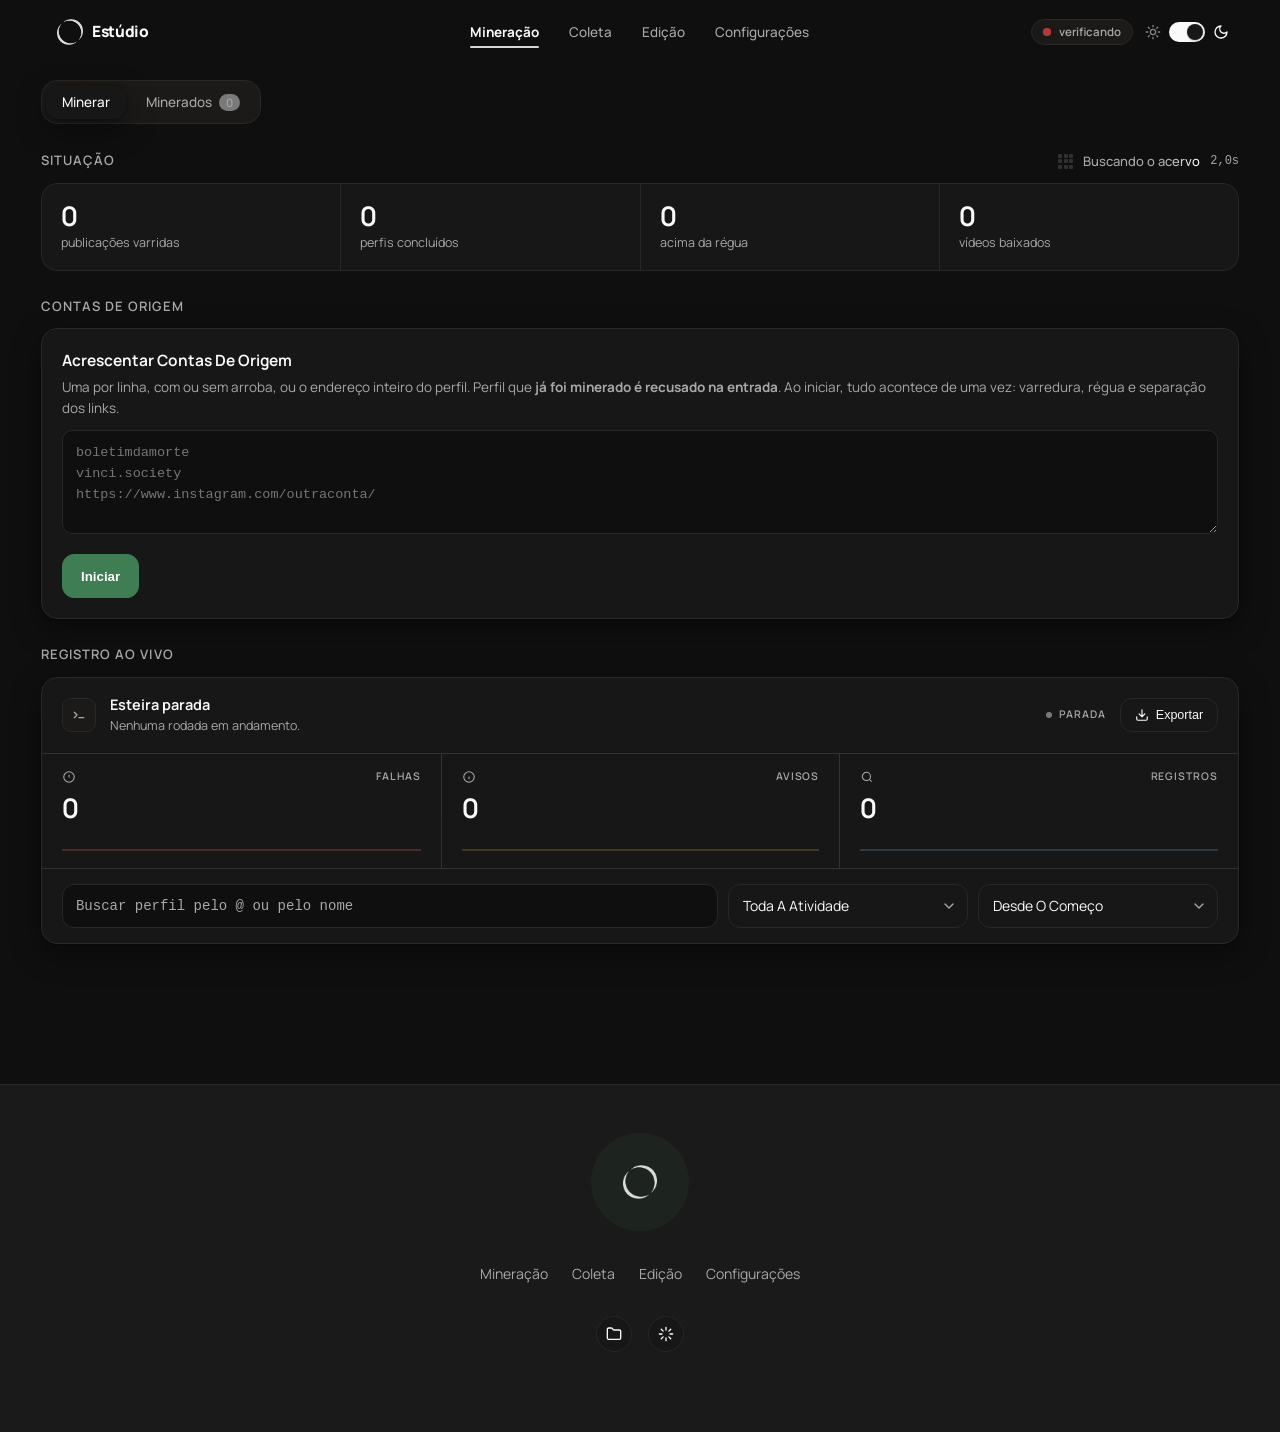
==== commit e6072806: "atualiza index.html" ====
--- a/index.html
+++ b/index.html
@@ -6784,28 +6784,32 @@
     // O TOTAL DE PUBLICAÇÕES É OPCIONAL. O caminho que abre o perfil (o feed pedido
     // pelo arroba) não informa quantas publicações a conta tem, e isso não atrapalha
     // varrer: sem o total, mostra-se o que foi lido, sem fração inventada.
-    const cob = c.publicacoes ? Math.round(100 * c.lidos / c.publicacoes) : null;
-    // EM VARREDURA DE REELS, A CONTA E' DE REELS. Comparar contra o total de
-    // publicacoes do perfil fazia a tela dizer "72 de 2.254", numeros de duas coisas
-    // diferentes, e a leitura obvia era que estava varrendo o perfil inteiro de novo.
     const nome = rotuloDosFormatos(b, bruto);
+    // POR FORMATO, O TOTAL DE PUBLICAÇÕES NÃO É O TOTAL DAQUELE FORMATO. O
+    // @leisdamentemilionaria tem 398 publicações, mas isso soma posts e carrosséis; o
+    // Instagram não diz quantos REELS o perfil tem. Mostrar "132 de 398 reels (33%)" é a
+    // conta errada que assusta, ainda por cima com o mesmo card dizendo "398 publicações"
+    // no evento logo abaixo. Só se conta contra o total quando se varre TUDO
+    // ("publicações"); filtrando formato, mostra-se o lido daquele formato, sem
+    // denominador nem porcentagem, que seriam contra o total errado.
+    const contraOTotal = nome === "publicações" && !!c.publicacoes;
     // A esteira para ao ATINGIR o alvo, e a última página costuma passar dele: pedir
     // duzentos e trazer duzentos e quatro é o normal. Mostrar "102%" faz parecer conta
-    // errada, quando é a coisa tendo dado certo.
-    // VARREDURA ENCERRADA NÃO MOSTRA PORCENTAGEM DE MEIO CAMINHO. Um perfil com cento e
-    // seis reels no total fecha em 53% do alvo de duzentos, e "53%" lido sozinho parece
-    // varredura pela metade quando na verdade acabaram os reels do perfil.
-    const quanto = cob === null
-      ? (c.lidos ? `${num(c.lidos)} ${nome} lidos`
-         // sem número nenhum e já encerrado: é conta fechada ou sem publicação, e a
-         // linha precisa dizer isso. Antes ficava só "há 2 min · 1 registro", que não
-         // informa nada sobre o motivo de não haver nada.
-         : c.ultimo_tipo === "vazio" ? "sem publicação pública"
+    // errada, então a porcentagem só existe no caminho contra o total.
+    const cob = contraOTotal ? Math.round(100 * c.lidos / c.publicacoes) : null;
+    const quanto = !c.lidos
+      // sem número nenhum: conta fechada, sem publicação, ou ainda nada varrido.
+      ? (c.ultimo_tipo === "vazio" ? "sem publicação pública"
          : c.completo ? "nada a varrer" : "")
+      : !contraOTotal
+        // por formato (ou sem total conhecido): só o que foi lido daquele formato.
+        ? `${num(c.lidos)} ${nome}${c.completo ? `, acabaram os ${nome} do perfil` : " lidos"}`
+      // VARREDURA ENCERRADA NÃO MOSTRA PORCENTAGEM DE MEIO CAMINHO: um perfil que fecha
+      // em 53% do alvo só acabou os reels dele, não parou no meio.
       : c.completo
         ? (cob >= 100 ? `${num(c.lidos)} ${nome}, alvo de ${num(c.publicacoes)} cumprido`
                       : `${num(c.lidos)} ${nome}, acabaram os ${nome} do perfil`)
-        : `${num(c.lidos)} de ${num(c.publicacoes)} ${nome} (${cob}%)`;
+      : `${num(c.lidos)} de ${num(c.publicacoes)} ${nome} (${cob}%)`;
     // A MARCA DE ABERTO NASCE JUNTO COM O CARTÃO.
     // Aplicá-la depois, no laço lá de baixo, fazia o cartão nascer fechado e abrir no
     // quadro seguinte: de dez em dez segundos ele piscava na cara de quem estava lendo.
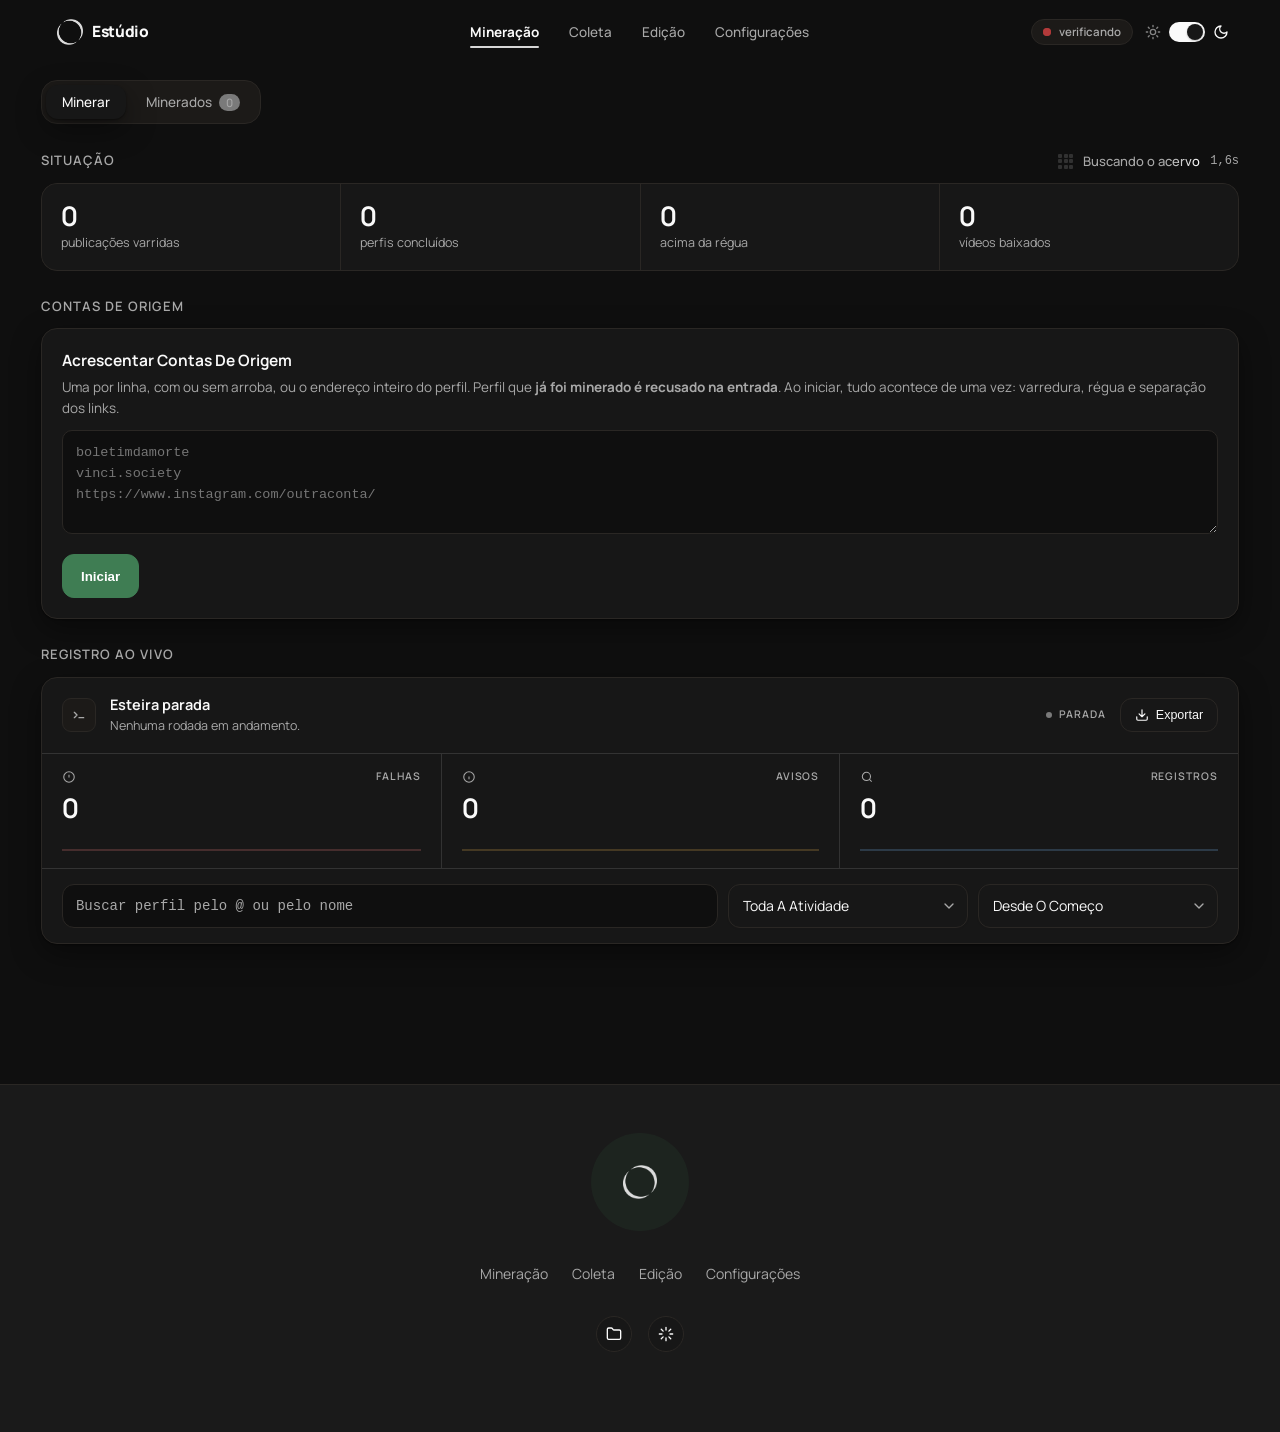
==== commit f22bc26b: "atualiza index.html" ====
--- a/index.html
+++ b/index.html
@@ -5683,11 +5683,24 @@
 }
 function ponteFirme() { PONTE_TROPECOS = 0; PONTE_DE_CAMA_ATE = 0; }
 
-/** A fonte, sempre revalidada e sem `?t=`: sem endereço único não há o que reaproveitar. */
-const pegarDaFonte = caminho => fetch(`${CRU}/${caminho}`, { cache: "no-cache" })
-  .then(r => r.ok ? r.json().then(d => ({ tem: true, d, via: "fonte" }))
-                  : { tem: false, sumiu: r.status === 404, via: "fonte" })
-  .catch(() => ({ tem: false, via: "fonte" }));
+/** A fonte, sempre revalidada e sem `?t=`: sem endereço único não há o que reaproveitar.
+ *
+ * COM CORTE DE TEMPO, e a razão é o log que ficava girando para sempre. O `fetch` sem
+ * prazo tem um `.catch` para o erro, mas erro não é o caso perigoso: é a conexão que abre
+ * e nunca responde. Aí a promessa não resolve nem rejeita, e o `await daFonte` lá embaixo
+ * espera a vida inteira, deixando o cartão preso em "buscando o histórico" sem uma palavra.
+ * A ponte já tinha corte pelo `freio`; a fonte não tinha, e era o buraco. Passado o prazo,
+ * o pedido é abortado e vira "fonte muda", que o resto do código já sabe tratar. */
+const PACIENCIA_FONTE = 12000;
+const pegarDaFonte = caminho => {
+  const corte = new AbortController();
+  const t = setTimeout(() => corte.abort(), PACIENCIA_FONTE);
+  return fetch(`${CRU}/${caminho}`, { cache: "no-cache", signal: corte.signal })
+    .then(r => r.ok ? r.json().then(d => ({ tem: true, d, via: "fonte" }))
+                    : { tem: false, sumiu: r.status === 404, via: "fonte" })
+    .catch(() => ({ tem: false, via: "fonte" }))
+    .finally(() => clearTimeout(t));
+};
 
 const pegarDaPonte = (dentro, sinal) =>
   fetch(`${PONTE}/dados/${dentro}?t=${Date.now()}`, { cache: "no-store", signal: sinal })
@@ -6978,6 +6991,14 @@
   // que a ponte não conseguiu identificar cai exatamente aqui, e o vazio dele não é
   // ausência de trabalho: é trabalho em curso, do lado da esteira.
   if (ficha && ficha.aguardando && !eventos.length) explicarEspera(caixa);
+  // O RESUMO DIZ QUE HÁ REGISTROS, MAS A LEITURA DO LOG NÃO VOLTOU: não minta "nada
+  // registrado" nem deixe o cartão girando calado. Diz que não carregou e que tenta
+  // sozinho, porque a lista se repinta a cada dez segundos e a próxima volta costuma
+  // trazer. É o par do corte de tempo da fonte: juntos, o log nunca fica mudo para sempre.
+  else if (!eventos.length && ficha && ficha.eventos > 0)
+    caixa.innerHTML = '<div class="liv-ev aviso"><i></i><span class="oque">'
+      + '<b>Não consegui carregar o log agora. Tento de novo em instantes.</b>'
+      + "</span></div>";
   else pintarEventos(caixa, eventos);
 
   const b = BATIMENTOS.get(conta);
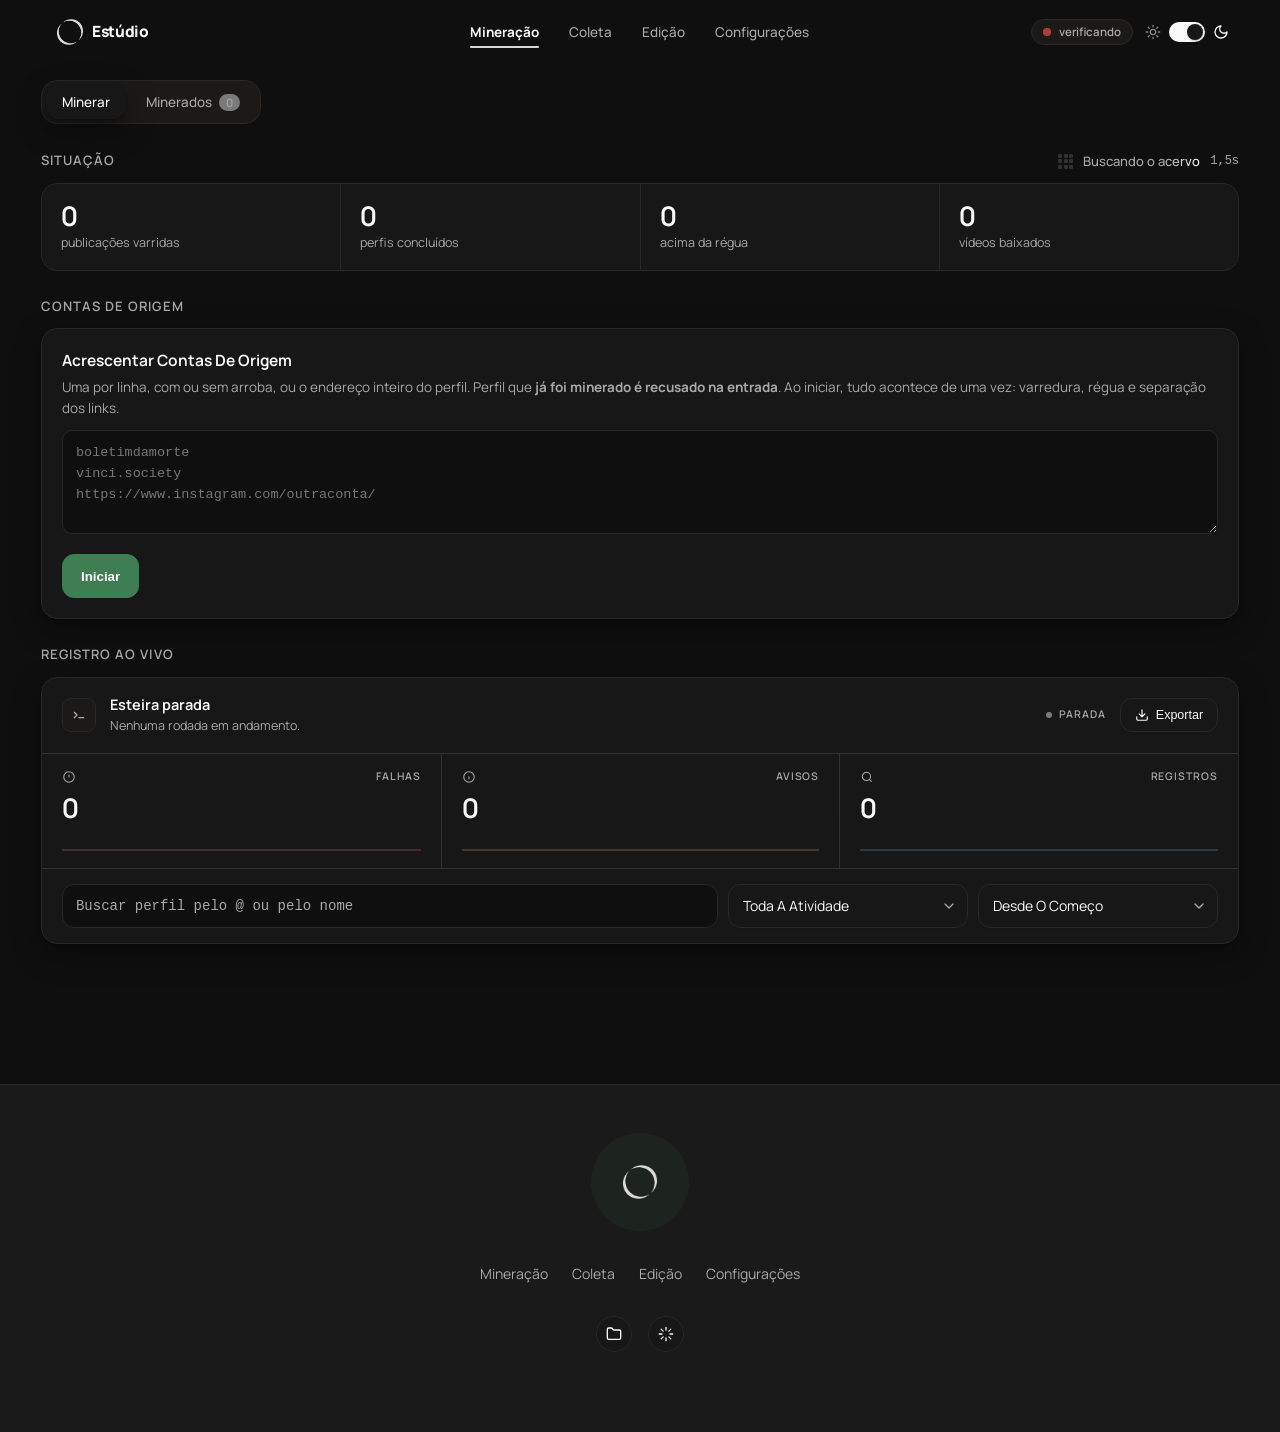
==== commit 433209eb: "atualiza index.html" ====
--- a/index.html
+++ b/index.html
@@ -3844,10 +3844,11 @@
 
           <div class="ed-porta-nunca">
             <h3>Apontar A Pasta Do Estúdio</h3>
-            <p class="nota">Os vídeos estão no seu computador, e esta tela vem da
-              internet. Por segurança, nenhuma página abre um arquivo do seu disco sem
-              você mandar. Aponte a pasta uma vez: o navegador guarda <b>qual pasta é</b>
-              e não pergunta mais qual. Nada é enviado para lugar nenhum.</p>
+            <p class="nota">Este é o plano B, de quando o posto do Estúdio está fora e
+              os vídeos moram nesta máquina. Por segurança, nenhuma página abre um
+              arquivo do seu disco sem você mandar. Aponte a pasta uma vez: o navegador
+              guarda <b>qual pasta é</b> e não pergunta mais qual. Nada é enviado para
+              lugar nenhum.</p>
             <p class="ed-caminho">C:\Users\Gabri\Estudio\levas</p>
             <div class="linha">
               <button class="acao forte" id="ed_abrir_pasta" type="button">
@@ -4106,7 +4107,7 @@
               <section class="ed-bloco">
                 <h4>Acrescentar</h4>
                 <label class="ed-solta" id="ed_solta">
-                  <input type="file" id="ed_add_img" accept="image/png,image/jpeg" hidden>
+                  <input type="file" id="ed_add_img" accept="image/png,image/jpeg,image/webp" hidden>
                   <svg viewBox="0 0 24 24"><path d="M12 16V4m0 0L8 8m4-4 4 4"/>
                     <path d="M4 16v2a2 2 0 0 0 2 2h12a2 2 0 0 0 2-2v-2"/></svg>
                   <span>escolher uma imagem</span>
@@ -4508,7 +4509,8 @@
             <b>Esta leva ainda não foi fabricada.</b>
             <p class="nota">A etapa 4 trabalha em cima das peças prontas. Volte ao
               <b>passo 3</b>, na primeira olhada, e clique em <b>Fabricar as peças</b>.
-              Se você já fabricou, confira se a pasta do Estúdio está liberada nesta aba.</p>
+              Se você já fabricou e nada aparece, o posto pode estar reiniciando:
+              espere um pouco e recarregue a página.</p>
           </div>
 
           <div class="leg-vazio" id="dsc_sem_origem" hidden>
@@ -4631,7 +4633,7 @@
               <button class="acao forte" id="ent_subir" type="button">
                 Empacotar E Subir</button>
               <button class="acao mini" id="ent_so_pacote" type="button">
-                Só Empacotar Aqui</button>
+                Só Empacotar Na Casa</button>
             </div>
           </div>
 
@@ -4659,7 +4661,7 @@
             <h3 id="ent_feito_tit">Entregue</h3>
             <div id="ent_feito_linhas"></div>
             <div class="linha">
-              <a class="acao" id="ent_feito_pasta" href="#">Abrir A Pasta Daqui</a>
+              <a class="acao" id="ent_feito_pasta" href="#">Ver A Pasta Na Casa</a>
               <a class="acao" id="ent_feito_drive" href="#" target="_blank"
                 rel="noopener">Ver No Drive</a>
               <!-- A SAIDA, QUE NAO EXISTIA. Entregue e marcado, nao ha' mais nada para
@@ -4715,7 +4717,7 @@
         </div>
       </div>
       <div class="cfg-menu-pe">
-        <span class="nota mini">Tudo aqui fica neste computador</span>
+        <span class="nota mini">Tudo aqui fica guardado na casa do Estúdio</span>
       </div>
     </aside>
 
@@ -4746,11 +4748,12 @@
           <div class="cfg-linhas">
             <div class="cfg-linha">
               <div>
-                <div class="cfg-nome">Estudio\ia.json</div>
+                <div class="cfg-nome">Estudio/ia.json</div>
                 <div class="cfg-desc" id="ia_pasta_desc">É deste arquivo que o
-                  programa deste computador lê a fila de chaves e o prompt, no começo de
-                  cada leva. Quem grava nele é o posto do Estúdio, que sobe junto com o
-                  Windows, e por isso não há pasta a liberar nem permissão a renovar.</div>
+                  programa do Estúdio lê a fila de chaves e o prompt, no começo de
+                  cada leva. Quem grava nele é o posto, que mora na casa do Estúdio e
+                  se levanta sozinho, e por isso não há pasta a liberar nem permissão a
+                  renovar.</div>
               </div>
               <div class="dir">
                 <button class="acao" id="ia_liberar" type="button">Liberar A Pasta</button>
@@ -4765,7 +4768,7 @@
             <div class="cfg-linha">
               <div>
                 <div class="cfg-nome">O programa lê daqui</div>
-                <div class="cfg-desc">Mande o programa deste computador abrir o arquivo,
+                <div class="cfg-desc">Mande o programa do Estúdio abrir o arquivo,
                   montar a fila de chaves e escrever uma frase de verdade. Se ele
                   responder, o caminho inteiro está de pé: o que você guardou aqui chegou
                   lá.</div>
@@ -4795,7 +4798,7 @@
             <div class="dir"><span class="badge badge-secondary" id="ia_uso_dia2">Hoje</span></div>
           </div>
           <div class="gasto" id="ia_gasto"></div>
-          <p class="nota mini">A conta é das frases que saíram deste computador hoje, e
+          <p class="nota mini">A conta é das frases que saíram do Estúdio hoje, e
             zera quando o dia vira. A barra compara as empresas entre si; ela não mede
             quanto falta para o teto, porque nenhum dos serviços publica esse número.</p>
         </div>
@@ -4828,7 +4831,7 @@
             <div class="dir"><span class="badge badge-secondary" id="ia_uso_dia">Hoje</span></div>
           </div>
           <div class="cfg-pares cfg-uma cfg-numeros" id="ia_uso"></div>
-          <p class="nota mini">A conta é do que este computador pediu, e não do saldo que
+          <p class="nota mini">A conta é do que o Estúdio pediu, e não do saldo que
             sobra lá. Nenhum dos três serviços publica quanto resta por programa; o que dá
             para saber com certeza é o que saiu daqui e o que voltou recusado.</p>
         </div>
@@ -4868,14 +4871,14 @@
           <div class="cfg-linhas">
             <div class="cfg-linha">
               <div>
-                <div class="cfg-nome">Na placa de vídeo</div>
-                <div class="cfg-desc">Esta máquina tem Intel Iris Xe, com Quick Sync. O
-                  quadro entra na placa quando é decodificado e só sai de lá já
-                  codificado: ampliar, aplicar a máscara e gravar acontecem os três lá
-                  dentro. Se a placa recusar uma peça, ela volta sozinha para o
-                  processador, sem falhar.</div>
+                <div class="cfg-nome">Na casa do Estúdio</div>
+                <div class="cfg-desc">O programa testa a máquina da casa antes de cada
+                  recorte: quando ela tem placa Intel com Quick Sync, o quadro entra e
+                  sai da placa (três peças por vez); sem placa, tudo corre no
+                  processador, uma peça por vez, sem falhar. A casa na VPS não tem
+                  placa, então lá a conversão vai no processador.</div>
               </div>
-              <div class="dir"><span class="badge badge-secondary">3 peças por vez</span></div>
+              <div class="dir"><span class="badge badge-secondary">medido a cada leva</span></div>
             </div>
           </div>
         </div>
@@ -4931,12 +4934,13 @@
         <div class="caixa">
           <div class="cfg-topo"><h3>Por Que A Lista É Esta</h3><div class="dir"></div></div>
           <p class="nota">Cada uma precisa existir nos dois lados: aqui, para o navegador
-            mostrar enquanto você monta, e no computador, para o programa desenhar na hora
+            mostrar enquanto você monta, e na casa do Estúdio, para o programa desenhar na hora
             de gravar. Fonte que existisse só de um lado faria a peça sair diferente do que
             você viu na tela.</p>
           <p class="nota">As nove novas vieram do Google Fonts, licença aberta, sem custo,
-            e estão em <b>Estudio\fontes</b>. As outras já vinham com o Windows, menos a
-            Izmir e a Apple Garamond, que são suas.</p>
+            e estão em <b>Estudio/fontes</b>, na casa do Estúdio. As outras vieram do
+            computador antigo (as que acompanhavam o Windows, mais a Izmir e a Apple
+            Garamond, que são suas) e foram copiadas para a casa junto com a mudança.</p>
         </div>
       </div>
 
@@ -4944,7 +4948,7 @@
       <div class="cfg-pagina" data-pg="pastas">
         <div class="cfg-pagina-cab">
           <h2>As Pastas</h2>
-          <p>Onde cada coisa mora neste computador.</p>
+          <p>Onde cada coisa mora na casa do Estúdio.</p>
         </div>
         <div class="caixa">
           <div class="cfg-topo">
@@ -4952,8 +4956,9 @@
             <div class="dir"><span class="badge badge-sinal" id="pas_selo">Não liberada</span></div>
           </div>
           <div class="cfg-linhas" id="pas_lista"></div>
-          <p class="nota mini">O navegador só enxerga esta pasta depois que você libera o
-            acesso uma vez. Nada sai daqui para lugar nenhum.</p>
+          <p class="nota mini">Com o posto de pé, quem conta as pastas é a casa do
+            Estúdio. Liberar uma pasta no navegador é só o plano B, para quando o posto
+            estiver fora numa casa local.</p>
         </div>
       </div>
 
@@ -5036,7 +5041,7 @@
   <div class="ajuda-cab">
     <div>
       <h2>Como Funciona Esta Aba</h2>
-      <p class="nota">Do clique no perfil até o arquivo tratado no seu computador.</p>
+      <p class="nota">Do clique no perfil até o arquivo tratado na casa do Estúdio.</p>
     </div>
     <button class="ajuda-fecha" id="faq_fecha" type="button" aria-label="Fechar">
       <svg viewBox="0 0 24 24" fill="none" stroke="currentColor" stroke-width="2"
@@ -5056,7 +5061,7 @@
       <div class="ajuda-passo"><b>3 · Entregar</b>
         <span>O que passou vira um pacote só, e o que reprovou é apagado.</span></div>
       <div class="ajuda-passo"><b>4 · Guardar</b>
-        <span>O pacote desce para uma pasta no seu computador, de dez em dez minutos.</span></div>
+        <span>O pacote desce para a casa do Estúdio, de dez em dez minutos.</span></div>
     </div>
 
     <h3 class="ajuda-grupo">Montar A Leva</h3>
@@ -5142,7 +5147,7 @@
       com um laudo próprio, e a contagem de reprovados aparece no registro ao vivo,
       junto de baixados e tratados.</p>
       <p>A conferência é feita duas vezes: uma na esteira, outra quando o pacote chega
-      ao seu computador. Não é desconfiança do passo anterior, é que conferir de novo
+      à casa do Estúdio. Não é desconfiança do passo anterior, é que conferir de novo
       custa dois centésimos de segundo por arquivo.</p></div>
     </details>
 
@@ -5160,18 +5165,17 @@
 
     <details class="ajuda-item">
       <summary>Onde para a versão final?</summary>
-      <div><p>Numa pasta fixa no seu computador:</p>
-      <p class="ajuda-caminho">C:\Users\Gabri\Estudio\levas\leva-<i>N</i></p>
+      <div><p>Numa pasta fixa na casa do Estúdio:</p>
+      <p class="ajuda-caminho">levas/leva-<i>N</i></p>
       <p>Uma subpasta por leva, e <i>N</i> é o número dela. Dentro ficam só os reels já
       tratados e conferidos, prontos para editar.</p>
-      <p>A pasta fica <b>fora do OneDrive</b> de propósito: Área de Trabalho,
-      Documentos e Imagens sobem para a nuvem sozinhos, e uma leva de um perfil inteiro
-      pesa de 440 MB a 2,7 GB. Em duas levas sua cota estouraria.</p></div>
+      <p>Como a casa mora no servidor do Estúdio, e não neste computador, leva nenhuma
+      ocupa seu disco nem sua cota do OneDrive.</p></div>
     </details>
 
     <details class="ajuda-item">
       <summary>Como o pacote chega até lá?</summary>
-      <div><p>Sozinho. Uma tarefa agendada roda de <b>dez em dez minutos</b>, olha se
+      <div><p>Sozinho. Um programa da casa do Estúdio olha de tempos em tempos se
       alguma leva ficou pronta, e traz. Você não precisa clicar em nada.</p>
       <p>Quando ela chega, o registro da leva ganha o último passo, <i>guardado</i>, e
       a tabela de Mineração passa a mostrar essa palavra na coluna Baixar. Enquanto ele
@@ -5182,7 +5186,7 @@
       <summary>O material fica guardado para sempre na esteira?</summary>
       <div><p>Não. O pacote da esteira vence em <b>catorze dias</b> e some. A máquina
       que monta a leva é criada para o trabalho e destruída no fim.</p>
-      <p>A pasta do seu computador é o único lugar permanente. Ela tem um
+      <p>A pasta da casa do Estúdio é o único lugar permanente. Ela tem um
       <i>LEIA.txt</i> dentro dizendo isso, para o caso de alguém achar que é lixo.</p></div>
     </details>
 
@@ -7639,8 +7643,8 @@
   // o passo 3 é a máquina da esteira puxando os reels do Instagram, o passo 8 é este
   // computador puxando o pacote pronto da esteira. Por isso nenhum dos dois diz só
   // "baixando": cada um diz de onde para onde.
-  buscando: "8 · trazendo para o seu computador",
-  guardado: "8 · guardado no seu computador",
+  buscando: "8 · trazendo para a casa do Estúdio",
+  guardado: "8 · guardado na casa do Estúdio",
   falha:    "falhou",
 };
 
@@ -7709,7 +7713,7 @@
           ? `${num(atual.limpos || 0)} peças tratadas, ${atual.mb || 0} MB, ${de}. `
             + "Já estão em C:\\Users\\Gabri\\Estudio\\levas\\leva-" + atual.numero
           : `${num(atual.limpos || 0)} peças tratadas, ${atual.mb || 0} MB, ${de}. `
-            + "Falta a última etapa: trazer para o seu computador, o que acontece "
+            + "Falta a última etapa: trazer para a casa do Estúdio, o que acontece "
             + "sozinho em poucos minutos.")
         + (atual.reprovados ? ` ${num(atual.reprovados)} reprovados na limpeza.` : "");
 
@@ -7787,19 +7791,23 @@
    E FICA O BOTÃO DE COPIAR AO LADO, porque o endereço só existe nesta máquina: aberta
    de outro computador ou do celular, a página continua entregando o caminho. */
 function paraOndeFoi(p, numero) {
-  const caminho = (p.texto.match(/([A-Za-z]:\\[^\s.]*(?:\\[^\s.]*)*)/) || [])[1];
+  // O CAMINHO PODE SER DOS DOIS MUNDOS: `C:\...` quando a casa era o Windows, e
+  // `/home/...` desde que ela mora na VPS. Sem a segunda forma, o passo escrito pela
+  // casa nova saía como texto morto, sem link e sem botão de copiar.
+  const caminho = (p.texto.match(/([A-Za-z]:\\[^\s.]*(?:\\[^\s.]*)*|\/[^\s]*\/leva-\d+)/)
+                   || [])[1];
   if (!caminho || !numero) return `<span>${p.texto}</span>`;
   const antes = p.texto.slice(0, p.texto.indexOf(caminho));
   return `<span>${antes}</span><a class="liv-pasta" href="#"
       data-abrir="levas/leva-${numero}"
-      title="Abrir a pasta no Explorador">${caminho}</a>`
+      title="Abrir a pasta">${caminho}</a>`
     + `<button type="button" class="liv-copiar" data-copiar="${caminho}"
         title="Copiar o caminho">copiar</button>`;
 }
 
 /* A ETAPA 8 APARECE ENQUANTO ELA ACONTECE, e não só depois de pronta.
 
-   Ela é a única do caminho que roda no computador do Gabriel, e não na esteira: por isso
+   Ela é a única do caminho que roda na casa do Estúdio, e não na esteira: por isso
    ela é a única que a esteira não consegue anunciar quando começa. O registro ficava
    parado no 7 durante os dois a três minutos da busca, sem uma linha explicando, e a
    leitura era de log incompleto. Ele reclamou três vezes disso, e as três estavam certas:
@@ -7808,7 +7816,7 @@
    Esta linha é montada pela tela, e não vem do acervo. Ela nasce no instante em que a
    leva fica pronta sem estar guardada, e é substituída pela linha de verdade, com o
    link, assim que a pasta local existir. */
-/* E A RODA NÃO GIRA PARA SEMPRE. Quem busca é um programa agendado neste computador,
+/* E A RODA NÃO GIRA PARA SEMPRE. Quem busca é um programa da casa do Estúdio,
    que passa de minuto em minuto: dez minutos sem a busca nem começar não é espera, é
    algo errado (computador desligado na hora marcada, tarefa agendada parada, GitHub
    fora do ar). A roda ficava girando sem mensagem e sem desistir; passado o prazo, a
@@ -7838,7 +7846,7 @@
     return `<div class="liv-ev falha"><i></i><div class="oque">
       <b>${ETAPAS.buscando}</b>
       <div class="dados"><span>A leva está pronta na esteira há ${faz} e a busca não
-        começou. Quem busca é um programa agendado neste computador: confira se ele
+        começou. Quem busca é um programa da casa do Estúdio: confira se ele
         estava ligado na hora e se há internet. Nada se perdeu, o pacote fica na
         esteira por catorze dias. </span>
         <button type="button" class="liv-copiar" data-buscar-de-novo="${leva.numero}"
@@ -7847,7 +7855,7 @@
   }
   return `<div class="liv-ev indo"><i></i><div class="oque">
       <b>${ETAPAS.buscando}</b>
-      <div class="dados"><span>A leva está pronta na esteira. O seu computador olha de
+      <div class="dados"><span>A leva está pronta na esteira. A casa do Estúdio olha de
         minuto em minuto e vai trazer os ${leva.mb || 0} MB: quando começar, os megabytes
         aparecem aqui andando.</span></div></div>
     <span class="data"><span class="liv-girando"></span></span></div>`;
@@ -8435,10 +8443,12 @@
    oficina as barras desenham do zero, e é essa animação que diz "começou".
 
    O PROBLEMA QUE ESTA ABA TEM E AS OUTRAS NÃO:
-   os vídeos moram no computador do Gabriel e esta tela é servida pela internet. As outras
-   abas só precisam de números, e número cabe no acervo; aqui é preciso ver o vídeo.
-   Página nenhuma pode abrir sozinha um arquivo do disco de quem a visita, e ainda bem: se
-   pudesse, qualquer site conseguiria.
+   os vídeos moram na casa do Estúdio (na VPS, desde 25/08/2026), e as outras abas só
+   precisam de números, que cabem no acervo; aqui é preciso ver o vídeo. Quem serve os
+   vídeos é o posto, em pedaços; a permissão de pasta do navegador que resolvia isso no
+   mundo local virou o plano B de quando a casa é esta própria máquina. Página nenhuma
+   pode abrir sozinha um arquivo do disco de quem a visita, e ainda bem: se pudesse,
+   qualquer site conseguiria.
 
    Ele aponta a pasta uma vez. O navegador entrega um crachá daquela pasta, o crachá fica
    guardado aqui do lado de cá, e nas próximas visitas a tela pede a permissão de volta em
@@ -8576,6 +8586,11 @@
 
 /** Uma pasta irmã dentro da raiz do Estúdio. Devolve null se a raiz não estiver na mão. */
 async function pastaDo(nome, criar) {
+  // NA CASA REMOTA A PASTA LOCAL É O DISCO ERRADO, e este é o ponto único que corta o
+  // plano B inteiro de uma vez (auditoria de 25/08/2026): com a casa na VPS, ler ou
+  // gravar na pasta desta máquina pintaria dado do mundo velho como se fosse da casa,
+  // e um pedido gravado aqui nunca seria atendido por ninguém.
+  if (SEM_PASTA_AQUI) return null;
   if (!EDIT_RAIZ) return null;
   try { return await EDIT_RAIZ.getDirectoryHandle(nome, { create: !!criar }); }
   catch (e) { return null; }
@@ -8717,6 +8732,9 @@
        reescrever a mesma frase toda vez que a página abre é trabalho repetido à toa. */
     descricoes: Object.fromEntries(DESCRICOES),
     rodape: RODAPE == null ? RODAPE_PADRAO : RODAPE,
+    // O TETO DA DESCRIÇÃO TAMBÉM É ESCOLHA DELE: sem esta linha, um F5 devolvia 500
+    // com ele trabalhando em outro número. Auditoria de 25/08/2026.
+    limite: Number(($("dsc_max") || {}).value) || 500,
     subLeg: LEG_SUB,
     // O ENQUADRAMENTO E QUEM MEXEU. Mesma razao dos de cima: mora so' nesta aba ate'
     // o pedido de montagem sair, e um F5 no meio jogaria fora o trabalho de mao.
@@ -8865,7 +8883,7 @@
 
    A LISTA VEM DO ACERVO, e não da pasta. É o acervo que sabe o que cada leva é: de quais
    perfis, quantas peças, se já foi guardada. A pasta sabe só que há arquivos dentro dela.
-   Leva que ainda não desceu para o computador aparece na lista, apagada, dizendo por quê:
+   Leva que ainda não chegou à casa do Estúdio aparece na lista, apagada, dizendo por quê:
    escondê-la faria o Gabriel procurar uma leva que ele sabe que existe. */
 function desenhaLevasDaEdicao(indice) {
   const levas = ((indice && indice.lotes) || [])
@@ -8889,8 +8907,8 @@
         <span class="ed-leva-num"><b>${num(l.limpos)}</b> peças
           <i>·</i> ${l.mb || 0} MB <i>·</i> ${quando(l.fim || l.inicio)}</span>
       </span>
-      <span class="ed-leva-pe">${aqui ? "no seu computador"
-        : "ainda não desceu para o computador"}</span>
+      <span class="ed-leva-pe">${aqui ? "na casa do Estúdio"
+        : "ainda não chegou à casa do Estúdio"}</span>
     </button>`;
   }).join("");
 }
@@ -8963,6 +8981,13 @@
   MONTADO = null;
   RECORTADO = null;
   EDIT_RECORTES = [];
+  // AS PECAS E A FICHA DA LEVA ANTERIOR TAMBEM MORREM AQUI, achado da auditoria de
+  // 25/08/2026: sem estas tres linhas, abrir uma leva que ainda nao chegou deixava a
+  // galeria vazia com pecas1() cheio da leva anterior, e o passo 2 oferecia recortar
+  // os arquivos errados; SEM_FRASE e BROLL_DE atravessavam junto.
+  EDIT_PECAS = [];
+  SEM_FRASE = null;
+  BROLL_DE = null;
   REC_NOME = "";
   REC_ACHADO = null;
   TPL = null;
@@ -9027,7 +9052,14 @@
     // VOLTAR SEMPRE PODE; AVANÇAR, SÓ COM O PASSO ANTERIOR RESOLVIDO. É o que faz disto
     // um passo a passo e não um menu com quatro páginas soltas.
     if (n > 1 && !EDIT_LEVA) return;
-    if (n > 2 && !RECORTADO) return;    // sem B-roll recortado não há o que templatar
+    // SEM B-ROLL RECORTADO NÃO HÁ O QUE TEMPLATAR, e o clique barrado explica em vez
+    // de morrer calado: o silêncio aqui era convite a achar a tela quebrada.
+    if (n > 2 && !RECORTADO) {
+      irParaPasso(2);
+      $("rec_diz").textContent = "o template e a legenda trabalham em cima do recorte: "
+        + "faça o passo 2 primeiro.";
+      return;
+    }
     irParaPasso(n);
     salvarRascunho();
   });
@@ -9038,11 +9070,51 @@
   if (!EDIT_LEVA) return;
   const gal = $("ed_galeria");
 
+  // O POSTO PRIMEIRO, desde 25/08/2026: com a casa na VPS, o disco de quem olha nem tem
+  // os arquivos. A pasta liberada do navegador virou o plano B de quando o posto está
+  // fora, e é só nesse caso que o cartão da porta volta a aparecer.
+  if (await postoDePe()) {
+    $("ed_porta").hidden = true;
+    gal.innerHTML = '<div class="ed-carregando">abrindo a pasta da leva</div>';
+    try {
+      const r = await noPosto(`/pecas?leva=${EDIT_LEVA.numero}`);
+      if (!r.tem) {
+        // A LISTA MORRE JUNTO COM O RECADO: sem isto, pecas1() seguia devolvendo a
+        // leva anterior e o passo 2 oferecia recortar os arquivos errados.
+        EDIT_PECAS = [];
+        gal.innerHTML = `<div class="ed-carregando">a pasta leva-${EDIT_LEVA.numero} `
+          + "ainda não está na casa do Estúdio. O guardar busca a leva pronta de minuto "
+          + "em minuto; espere um pouco e tente de novo.</div>";
+        return;
+      }
+      EDIT_PECAS = (r.nomes || []).map(nome => ({ nome }));
+      EDIT_PECAS.sort((a, b) => a.nome.localeCompare(b.nome, "pt"));
+      await procurarRecortes();
+      await procurarMontagem();
+      desenhaPecas();
+      await tentarRetomar();
+      salvarRascunho();
+    } catch (e) {
+      EDIT_PECAS = [];
+      gal.innerHTML = `<div class="ed-carregando">não consegui ler a leva na casa do `
+        + `Estúdio: ${e.message}</div>`;
+    }
+    return;
+  }
+
+  // NA CASA REMOTA NAO HA' PORTA A OFERECER: a pasta desta máquina é o disco errado.
+  // Posto fora aqui é espera, e não caixa de escolher pasta.
+  if (SEM_PASTA_AQUI) {
+    $("ed_porta").hidden = true;
+    gal.innerHTML = '<div class="ed-carregando">' + SEM_POSTO + "</div>";
+    return;
+  }
+
   if (!TEM_PORTA) {
     $("ed_porta").hidden = false;
     $("ed_abrir_pasta").disabled = true;
-    parado("ed_recado_pasta", "este navegador não sabe abrir pasta. No Chrome ou no "
-      + "Edge funciona; no Firefox, ainda não.");
+    parado("ed_recado_pasta", "o posto do Estúdio não está atendendo, e este navegador "
+      + "não sabe abrir pasta como plano B. Recarregue a página em um minuto.");
     return;
   }
 
@@ -9113,7 +9185,7 @@
   $("ed_p1_qual").textContent = valendo === 1 ? "peça" : "peças";
   $("ed_fora_linha").hidden = !fora;
   if (fora) {
-    $("ed_fora_diz").innerHTML = `<b>${num(fora)}</b> ${fora === 1 ? "peça tirada" : "peças tiradas"} da leva. ${fora === 1 ? "Ela não passa" : "Elas não passam"} pelo recorte, nem pela IA, nem pela montagem. O arquivo continua no computador.`;
+    $("ed_fora_diz").innerHTML = `<b>${num(fora)}</b> ${fora === 1 ? "peça tirada" : "peças tiradas"} da leva. ${fora === 1 ? "Ela não passa" : "Elas não passam"} pelo recorte, nem pela IA, nem pela montagem. O arquivo continua guardado na casa do Estúdio.`;
   }
 
   // O VÍDEO CARREGA SÓ O CABEÇALHO, e o quadro mostrado é o do segundo e meio. Pedir os
@@ -9148,8 +9220,8 @@
   async function abrirPeca(v) {
     if (v.src) return;
     try {
-      const f = await EDIT_PECAS[Number(v.dataset.arquivo)].h.getFile();
-      v.src = URL.createObjectURL(f) + "#t=1.5";
+      v.src = await urlDaMidia(EDIT_PECAS[Number(v.dataset.arquivo)], pastaDaLeva())
+        + "#t=1.5";
     } catch (err) { /* arquivo sumiu da pasta desde a leitura */ }
   }
 
@@ -9243,7 +9315,7 @@
   $("ed_p1_qual").textContent = valendo === 1 ? "peça" : "peças";
   $("ed_fora_linha").hidden = !fora;
   if (fora) {
-    $("ed_fora_diz").innerHTML = `<b>${num(fora)}</b> ${fora === 1 ? "peça tirada" : "peças tiradas"} da leva. ${fora === 1 ? "Ela não passa" : "Elas não passam"} pelo recorte, nem pela IA, nem pela montagem. O arquivo continua no computador.`;
+    $("ed_fora_diz").innerHTML = `<b>${num(fora)}</b> ${fora === 1 ? "peça tirada" : "peças tiradas"} da leva. ${fora === 1 ? "Ela não passa" : "Elas não passam"} pelo recorte, nem pela IA, nem pela montagem. O arquivo continua guardado na casa do Estúdio.`;
   }
 }
 
@@ -9271,6 +9343,9 @@
    já existe crachá, um clique basta; quando não existe, abre a janela de arquivos. */
 async function pedirPasta() {
   if (EDIT_RAIZ) return EDIT_RAIZ;
+  // NA CASA REMOTA NÃO SE PEDE PASTA: a pasta desta máquina é o disco errado, e o que
+  // falta é o posto voltar. Auditoria de 25/08/2026.
+  if (SEM_PASTA_AQUI) throw new Error(SEM_POSTO);
   if (!TEM_PORTA) throw new Error("Este navegador não abre pastas do computador.");
 
   // A ARMADILHA DO CRACHÁ VELHO, e ela custou uma tarde ao Gabriel: "a chave não está
@@ -9306,6 +9381,9 @@
 
 /** Escolher a pasta pela janela de arquivos. Só quando ainda não há crachá nenhum. */
 async function escolherPasta() {
+  if (SEM_PASTA_AQUI) {
+    return parado("ed_recado_pasta", SEM_POSTO);
+  }
   try {
     const h = await window.showDirectoryPicker({ id: "estudio-raiz", mode: "readwrite" });
     // APONTAR A PASTA DE DENTRO NÃO LIGA NADA, e antes isso passava calado: a tela dizia
@@ -9373,6 +9451,10 @@
   if (!ev.target.closest("#aba-editar") && !ev.target.closest('[data-aba="editar"]')) return;
   desenhaRascunhos();
   if (EDIT_PASTA || !TEM_PORTA || JA_PEDIU_A_PASTA) return;
+  // COM O POSTO DE PÉ NÃO HÁ PASTA A PEDIR: quem enxerga o disco é ele. E na casa
+  // remota não há pasta a pedir NUNCA: a desta máquina é o disco errado.
+  if (SEM_PASTA_AQUI) return;
+  if (await postoDePe()) return;
   const cracha = CRACHA_NA_MAO || await pegarCracha();
   if (!cracha) return;                    // nunca apontou: o cartão pede, não o clique
   JA_PEDIU_A_PASTA = true;
@@ -9436,13 +9518,14 @@
 let REC_OBRA = null;               // o pedido de recorte em curso
 
 async function entrarNoRecorte() {
-  $("rec_caminho").textContent = "Estudio\\recortes\\leva-"
-    + (EDIT_LEVA ? EDIT_LEVA.numero : "");
+  $("rec_caminho").textContent = "recortes/leva-"
+    + (EDIT_LEVA ? EDIT_LEVA.numero : "") + ", na casa do Estúdio";
   await procurarRecortes();
   desenhaRecortado();
   resumoDoRecorte();
   if (!EDIT_PECAS.length) {
-    $("rec_diz").textContent = "libere a pasta do Estúdio no passo 1 para eu poder medir.";
+    $("rec_diz").textContent = "as peças da leva ainda não chegaram: volte ao passo 1 "
+      + "para as abrir, e então eu meço.";
     return;
   }
   // A PECA DO EXEMPLO TEM DE CONTINUAR NA LEVA. Se ele tirou justamente essa no passo
@@ -9466,9 +9549,14 @@
   $("rec_diz").textContent = "medindo…";
   $("rec_marca").hidden = true;
   try {
-    const f = await lista[i].h.getFile();
-    const u = URL.createObjectURL(f);
+    const u = await urlDaMidia(lista[i], pastaDaLeva());
     if (v.dataset.url) URL.revokeObjectURL(v.dataset.url);
+    // SEM ISTO O CANVAS FICA CONTAMINADO na vitrine do GitHub Pages (o vídeo vem do
+    // posto local, que é outra origem) e o medidor devolvia nulo para todo reel. O
+    // posto já ecoa o cabeçalho de origem para as telas conhecidas; em mesma origem o
+    // atributo é inofensivo.
+    v.crossOrigin = "anonymous";
+    corte.crossOrigin = "anonymous";
     v.dataset.url = u;
     v.src = u; corte.src = u;
     // O "MEDINDO" TEM PRAZO. Vídeo que o navegador não decodifica (arquivo pela
@@ -9537,10 +9625,17 @@
   $("rec_med_b").textContent = "a peça sai em " + TELA.w + " por " + TELA.h
     + (cabe === 1 ? "" : ", com o bruto ampliado " + cabe.toFixed(1) + " vez"
        + (cabe >= 2 ? "es" : ""));
-  $("rec_diz").innerHTML = b.modo === "card"
-    ? "achei o card: o recorte pega <b>só a filmagem</b>, sem o arroba e sem a legenda."
-    : "este reel <b>não tem card</b>: a filmagem ocupa o quadro inteiro, então é ele "
-      + "inteiro que vai ser gravado.";
+  // NÃO CONSEGUI MEDIR NÃO É TELA CHEIA. O `acharBrollAqui` devolve nulo em várias
+  // falhas de leitura (vídeo que não decodifica, quadro que não chega no prazo), e
+  // afirmar "não tem card" a partir do nulo era inventar. Quem mede de verdade é a
+  // oficina, na hora de gravar; esta tela é só conferência. Trava 2 do CLAUDE.md.
+  $("rec_diz").innerHTML = !REC_ACHADO
+    ? "não consegui medir este vídeo daqui. Quem mede de verdade é a oficina, na hora "
+      + "de gravar; clique em Ver Outro Reel para conferir o método com outra peça."
+    : b.modo === "card"
+      ? "achei o card: o recorte pega <b>só a filmagem</b>, sem o arroba e sem a legenda."
+      : "este reel <b>não tem card</b>: a filmagem ocupa o quadro inteiro, então é ele "
+        + "inteiro que vai ser gravado.";
 }
 
 /** A forma do B-roll como recorte de CSS: desce pela borda esquerda e volta pela direita. */
@@ -9573,7 +9668,49 @@
   // antes de conferir se dava para conferir, e aí bastava a pasta não estar liberada
   // naquele instante para o passo 3 destravar o passo 4 e depois trancá-lo de novo. O
   // que se sabe só é substituído depois de olhar de verdade na pasta.
-  if (!EDIT_LEVA || !EDIT_RAIZ) return;
+  if (!EDIT_LEVA) return;
+  // O POSTO PRIMEIRO, desde 25/08/2026: com a casa na VPS, os recortes moram lá. A
+  // resposta dele é "olhar de verdade": só ela substitui o que se sabe. Ficha ilegível
+  // volta como erro (500) e cai no catch, sem apagar nada, pela mesma regra de sempre.
+  if (await postoDePe()) {
+    let r = null;
+    try { r = await noPosto(`/recortes?leva=${EDIT_LEVA.numero}`); }
+    catch (e) {
+      // A FICHA ILEGÍVEL FALA, E NÃO SOME: o posto manda 500 de propósito para a
+      // tela PARAR, mas o catch mudo fazia o passo 2 parecer "nunca recortou" e
+      // oferecer recortar as 107 de novo, horas de máquina refazendo o pronto. O
+      // estado não é apagado (certo), e agora a causa fica escrita onde se olha.
+      const aviso = $("rec_diz");
+      if (aviso) {
+        aviso.textContent = "não consegui ler os recortes desta leva: "
+          + (e && e.message ? e.message : "falha ao falar com o posto")
+          + " — recarregue e tente de novo antes de recortar qualquer coisa.";
+      }
+      return;
+    }
+    EDIT_RECORTES = [];
+    RECORTADO = null;
+    const nomeDaLeva = "leva-" + EDIT_LEVA.numero;
+    if (!r.tem || !r.ficha || !(r.nomes || []).length) return;
+    SEM_FRASE = null;
+    try {
+      const sem = new Set();
+      const onde = new Map();
+      for (const x of (r.ficha.pecas || [])) {
+        if (!x.frase) sem.add(x.arquivo);
+        if (x.broll && typeof x.broll.y === "number") onde.set(x.arquivo, x.broll);
+      }
+      SEM_FRASE = sem;
+      BROLL_DE = onde;
+    } catch (e) { SEM_FRASE = null; BROLL_DE = null; }
+    const doPosto = (r.nomes || []).map(n => ({ nome: n }));
+    doPosto.sort((a, b) => a.nome.localeCompare(b.nome, "pt"));
+    EDIT_RECORTES = doPosto;
+    RECORTADO = { pecas: doPosto.length, pasta: nomeDaLeva,
+                  onde: "recortes/" + nomeDaLeva };
+    return;
+  }
+  if (!EDIT_RAIZ) return;
   const raiz = await pastaDo("recortes", false);
   if (!raiz) return;
   EDIT_RECORTES = [];
@@ -9632,7 +9769,11 @@
      tivessem falhado, a tela dizia "95 recortes prontos", escondia o botao, e nao havia
      mais como pedir as doze que faltaram: as pecas iam para a montagem sem elas, e ele
      so' descobriria contando os arquivos no fim. */
-  const faltam = tem ? Math.max(0, pecas1().length - RECORTADO.pecas) : 0;
+  // A CONTA DO QUE FALTA É POR NOME, e não por subtração de totais: recorte de peça
+  // depois tirada da leva mascarava peça que ficou SEM recorte, e ela sumia calada das
+  // fases seguintes. O nome do arquivo atravessa a leva inteira, então ele é a chave.
+  const temRec = new Set(EDIT_RECORTES.map(r => r.nome));
+  const faltam = tem ? pecas1().filter(p => !temRec.has(p.nome)).length : 0;
   const r2 = $("ed_r2");
   if (r2) r2.textContent = tem
     ? num(RECORTADO.pecas) + (RECORTADO.pecas === 1 ? " recorte pronto" : " recortes prontos")
@@ -9676,7 +9817,7 @@
 /* ---------------------------------------------------------- deixar o pedido
 
    A TELA NÃO RECORTA NADA: ela escreve o pedido e passa a olhar o andamento. Quem recorta
-   é o `oficina.py`, que roda neste computador de minuto em minuto. Por isso a primeira
+   é o `oficina.py`, que roda na casa do Estúdio de minuto em minuto. Por isso a primeira
    frase que aparece é sobre a espera: sem ela, o minuto entre o clique e o primeiro sinal
    de vida é indistinguível de tela travada. */
 $("rec_aplicar").onclick = async () => {
@@ -9696,13 +9837,13 @@
        `pedirPasta` E' QUEM SABE DESFAZER ISSO: ela reconhece o cracha velho e abre a
        janela de arquivos na pasta certa. Chamada de dentro do clique, ainda tem o gesto
        do usuario na mao, que e' o que o navegador exige para abrir essa janela. */
-    let pedidos = await pastaDo("pedidos", true);
-    if (!pedidos) {
-      await pedirPasta();
-      pedidos = await pastaDo("pedidos", true);
-    }
-    if (!pedidos) throw new Error("a pasta do Estúdio ainda não está liberada. Aponte a pasta Estudio, a que tem levas, recortes e pedidos dentro.");
-    await pastaDo("recortes", true);
+    // SO' AS QUE FALTAM, quando já houve recorte: o botão promete "Recortar as N que
+    // faltaram" e o pedido cumpre a promessa, em vez de pagar a leva inteira de novo.
+    // Quem protege a ficha é a oficina, fundindo a `_origem.json` nova com a que já
+    // existe. Sem recorte nenhum, vão todas as que ficaram na leva.
+    const jaTem = new Set(EDIT_RECORTES.map(x => x.nome));
+    const alvos = RECORTADO ? pecas1().filter(x => !jaTem.has(x.nome)) : pecas1();
+    if (!alvos.length) { $("rec_aplicar").disabled = false; return; }
     const id = "r" + Date.now();
     const pedido = {
       id, tipo: "recorte", leva: EDIT_LEVA.numero,
@@ -9713,19 +9854,33 @@
       // para as cento e sete seria justamente o erro que este passo veio consertar.
       // SO' O QUE ELE DEIXOU NA LEVA. Peca tirada no passo 1 nao entra no recorte, e
       // por isso nao existe recorte dela para as fases seguintes usarem.
-      pecas: pecas1().map(p => ({ arquivo: p.nome }))
+      pecas: alvos.map(p => ({ arquivo: p.nome }))
     };
-    const h = await pedidos.getFileHandle(id + ".json", { create: true });
-    const w = await h.createWritable();
-    await w.write(JSON.stringify(pedido, null, 1));
-    await w.close();
-
-    REC_OBRA = { id, desde: Date.now(), total: pecas1().length, relogio: null };
+    // O POSTO PRIMEIRO, desde 25/08/2026: este era um dos dois pedidos que só sabiam a
+    // pasta, e com a casa na VPS a pasta desta máquina não leva a lugar nenhum. O plano
+    // B da pasta continua, com o resgate do crachá velho que já custou uma tarde.
+    if (await postoDePe()) {
+      await noPosto("/pedido", pedido);
+    } else {
+      let pedidos = await pastaDo("pedidos", true);
+      if (!pedidos) {
+        await pedirPasta();
+        pedidos = await pastaDo("pedidos", true);
+      }
+      if (!pedidos) throw new Error("o posto do Estúdio está fora e a pasta não está liberada. Recarregue a página em um minuto e tente de novo.");
+      await pastaDo("recortes", true);
+      const h = await pedidos.getFileHandle(id + ".json", { create: true });
+      const w = await h.createWritable();
+      await w.write(JSON.stringify(pedido, null, 1));
+      await w.close();
+    }
+
+    REC_OBRA = { id, desde: Date.now(), total: alvos.length, relogio: null };
     $("rec_obra").hidden = false;
     document.querySelector("#rec_obra .cfg-girando").style.display = "";
     $("rec_obra_txt").textContent = "pedido deixado";
     $("rec_obra_nota").textContent = "o recorte começa em até um minuto, que é o passo do "
-      + "programa que faz esse trabalho aqui no computador.";
+      + "programa que faz esse trabalho na casa do Estúdio.";
     REC_OBRA.relogio = setInterval(olharORecorte, 3000);
     olharORecorte();
   } catch (e) {
@@ -9753,31 +9908,70 @@
       const viu = REC_OBRA.jaViu;
       return pararORecorte(viu
         ? "perdi o contato com o programa no meio do recorte. Recarregue a página (F5): o que ele já recortou está na pasta."
-        : "o programa deste computador não pegou o pedido em três minutos. Confira se a tarefa Estúdio - montar edições está ligada.");
+        : "a oficina do Estúdio não pegou o pedido em três minutos. Confira se ela está de pé (a passagem de montar edições, de minuto em minuto).");
     }
     $("rec_obra_txt").textContent = "sem contato com o programa";
     $("rec_obra_nota").textContent = porque + " Continuo tentando; o recorte pode estar acontecendo mesmo assim.";
   };
 
-  const p = await pastaDo("pedidos", false);
-  if (!p) return semContato("A pasta do Estúdio não está liberada nesta aba.");
+  // O ANDAMENTO VEM DO POSTO desde 25/08/2026, como nas fases mais novas; a pasta
+  // liberada é o plano B de quando ele está fora.
   let d = null;
-  try {
-    const f = await (await p.getFileHandle(REC_OBRA.id + ".andamento.json")).getFile();
-    d = JSON.parse(await f.text());
-  } catch (e) {
-    return semContato("Não consegui ler o andamento: " + (e.message || e) + ".");
+  if (await postoDePe()) {
+    try {
+      const r = await noPosto("/pedido?id=" + REC_OBRA.id);
+      d = r.tem ? r.d : null;
+    } catch (e) {
+      return semContato("Não consegui ler o andamento: " + (e.message || e) + ".");
+    }
+  } else {
+    const p = await pastaDo("pedidos", false);
+    if (!p) return semContato("O posto está fora e a pasta do Estúdio não está liberada nesta aba.");
+    try {
+      const f = await (await p.getFileHandle(REC_OBRA.id + ".andamento.json")).getFile();
+      d = JSON.parse(await f.text());
+    } catch (e) {
+      return semContato("Não consegui ler o andamento: " + (e.message || e) + ".");
+    }
   }
   if (!d) return semContato("O programa ainda não pegou o pedido.");
   REC_OBRA.mudo = 0;
   REC_OBRA.jaViu = true;
 
+  // NA FILA NÃO É SUMIDO, mesma regra do olharAObra: o posto responde `fila` quando
+  // o pedido existe e a oficina ainda está ocupada com outro trabalho.
+  if (d.fila) {
+    REC_OBRA.mudo = 0;
+    $("rec_obra_txt").textContent = "na fila, atrás de um trabalho em curso";
+    $("rec_obra_nota").textContent = "a oficina termina o que está fazendo e pega "
+      + "este pedido em seguida.";
+    return;
+  }
   if (d.erro) return pararORecorte("não deu: " + d.erro);
   const feitos = d.feitos || 0, total = d.total || REC_OBRA.total;
   $("rec_barra").style.width = Math.round(feitos / Math.max(1, total) * 100) + "%";
   if (!d.fim) {
-    $("rec_obra_txt").textContent = "recortando " + (feitos + 1) + " de " + total;
+    // A ESTEIRA APARECE COMO ESTEIRA, e não como "recortando 1 de 107" com dezesseis
+    // vagas trabalhando em paralelo (auditoria de 25/08/2026).
+    if (d.esteira && d.esteira.vagas) {
+      $("rec_obra_txt").textContent = "na esteira: " + (d.esteira.colhidas || 0)
+        + " de " + d.esteira.vagas + " vagas colhidas";
+    } else {
+      $("rec_obra_txt").textContent = "recortando " + (feitos + 1) + " de " + total;
+    }
     $("rec_obra_nota").textContent = d.atual ? "agora: " + d.atual : "";
+    return;
+  }
+  // A DESISTÊNCIA DA ESTEIRA NÃO SOME: as peças que não voltaram viraram um pedido
+  // local (mesmo id com "r"), e a vigia SEGUE nele em vez de declarar vitória com a
+  // leva pela metade (auditoria de 25/08/2026).
+  if (d.aviso && !REC_OBRA.id.endsWith("r")) {
+    $("rec_obra_txt").textContent = "a esteira devolveu parte da leva";
+    $("rec_obra_nota").textContent = d.aviso
+      + ". Sigo acompanhando as peças que voltaram para esta máquina.";
+    REC_OBRA.id = REC_OBRA.id + "r";
+    REC_OBRA.mudo = 0;
+    REC_OBRA.jaViu = false;
     return;
   }
   clearInterval(REC_OBRA.relogio);
@@ -9800,6 +9994,10 @@
     + (cegas ? ", <b>" + cegas + "</b> que não consegui medir" : "") + ".";
   await procurarRecortes();
   desenhaRecortado();
+  // O BOTÃO VOLTA À VIDA NO FIM: com falhas, o desenhaRecortado o deixa visível
+  // dizendo "Recortar as N que faltaram", e ele estava preso no disabled do clique
+  // até um F5. Auditoria de 25/08/2026.
+  $("rec_aplicar").disabled = false;
   const onde = RECORTADO ? RECORTADO.onde : "";
   $("rec_obra_nota").innerHTML = "estão em <a href=\"#\" data-abrir=\""
     + escapa(onde) + "\">" + escapa(d.pasta || "")
@@ -9825,7 +10023,10 @@
     const pronto = () => { v.removeEventListener("seeked", pronto); ok(); };
     v.addEventListener("seeked", pronto);
     v.currentTime = t;
-    setTimeout(pronto, 1800);           // vídeo que não busca não trava a análise
+    // O PRAZO SUBIU DE 1,8 s PARA 5 s em 25/08/2026: com o vídeo vindo da casa da VPS
+    // em pedaços, o salto de quadro pode esperar a rede, e o prazo curto fazia a
+    // análise ler o mesmo quadro várias vezes numa ligação lenta.
+    setTimeout(pronto, 5000);           // vídeo que não busca não trava a análise
   });
 }
 
@@ -10191,6 +10392,24 @@
 /* ---------------------------------------------------------- o acervo */
 
 async function lerAcervo() {
+  // O POSTO PRIMEIRO, desde 25/08/2026: o acervo mora na casa, e a casa está na VPS. A
+  // pasta liberada segue de plano B. Nos dois mundos vale a mesma tolerância: acervo
+  // novo em folha não tem ficha ainda, e isso é lista vazia, não erro.
+  if (await postoDePe()) {
+    try {
+      const r = await noPosto("/acervo");
+      ACERVO.itens = (r.tem && r.d && Array.isArray(r.d.itens)) ? r.d.itens : [];
+      ACERVO.falhou = "";
+      return true;
+    } catch (e) {
+      // LEITURA QUE FALHOU NÃO É ACERVO VAZIO: o motivo fica guardado e trava a
+      // gravação (gravarAcervo), senão um catálogo ilegível seria reescrito vazio por
+      // cima, levando os templates dele junto. Trava 3 do CLAUDE.md.
+      ACERVO.itens = [];
+      ACERVO.falhou = e.message || String(e);
+      return null;
+    }
+  }
   const p = await pastaDo("templates", true);
   if (!p) { ACERVO.itens = []; return null; }
   try {
@@ -10202,8 +10421,17 @@
 }
 
 async function gravarAcervo() {
+  // ACERVO QUE NÃO FOI LIDO NÃO SE GRAVA POR CIMA: se a última leitura falhou, gravar
+  // agora apagaria itens que só o disco conhece. O recado sobe para quem clicou.
+  if (ACERVO.falhou) throw new Error("não gravei o acervo: " + ACERVO.falhou);
+  // PELO POSTO A CONFERÊNCIA É DELE: ele grava inteiro, relê o disco e responde com o
+  // que ficou. Falha vira erro aqui, nunca silêncio.
+  if (await postoDePe()) {
+    await noPosto("/acervo", { itens: ACERVO.itens });
+    return;
+  }
   const p = await pastaDo("templates", true);
-  if (!p) return;
+  if (!p) throw new Error(SEM_POSTO);
   const h = await p.getFileHandle("templates.json", { create: true });
   const w = await h.createWritable();
   await w.write(JSON.stringify({ itens: ACERVO.itens }, null, 1));
@@ -10211,15 +10439,44 @@
 }
 
 async function arquivoDoAcervo(nome) {
+  if (!nome) return null;
+  // O ARQUIVO VEM DO POSTO como um Blob com a hora de modificação colada, porque quem
+  // compara rascunho com acervo (tentarRetomar) olha o `lastModified` dele.
+  if (await postoDePe()) {
+    try {
+      const r = await fetch(urlDoArquivo("templates/" + nome), { cache: "no-store" });
+      if (!r.ok) return null;
+      const b = await r.blob();
+      b.lastModified = Date.parse(r.headers.get("Last-Modified") || "") || 0;
+      return b;
+    } catch (e) { return null; }
+  }
   const p = await pastaDo("templates", false);
-  if (!p || !nome) return null;
+  if (!p) return null;
   try { return await (await p.getFileHandle(nome)).getFile(); }
   catch (e) { return null; }
 }
 
 async function guardarNoAcervo(nome, dado) {
+  // PELO POSTO O ARQUIVO VIAJA EM BASE64, porque a caixa dele fala JSON; e a prova de
+  // gravado é o tamanho que o disco devolveu, nunca o eco do que foi mandado.
+  if (await postoDePe()) {
+    const bytes = typeof dado === "string"
+      ? new TextEncoder().encode(dado)
+      : new Uint8Array(dado instanceof ArrayBuffer
+          ? dado : await new Response(dado).arrayBuffer());
+    let cru = "";
+    for (let i = 0; i < bytes.length; i += 32768) {
+      cru += String.fromCharCode.apply(null, bytes.subarray(i, i + 32768));
+    }
+    const r = await noPosto("/guardar-no-acervo", { nome, dado64: btoa(cru) });
+    if (r.bytes !== bytes.length) {
+      throw new Error(`gravei ${bytes.length} bytes e o disco devolveu ${r.bytes}`);
+    }
+    return nome;
+  }
   const p = await pastaDo("templates", true);
-  if (!p) throw new Error("a pasta do Estúdio não está liberada");
+  if (!p) throw new Error("o posto está fora e a pasta do Estúdio não está liberada");
   const h = await p.getFileHandle(nome, { create: true });
   const w = await h.createWritable();
   await w.write(dado);
@@ -10436,15 +10693,32 @@
   ev.target.value = "";
   if (!f) return;
   if (!TPL) TPL = tplVazio();
-  const ext = (f.name.match(/\.(png|jpe?g)$/i) || [".png"])[0].toLowerCase();
-  const nome = TPL.id + "_" + novoId() + ext;
-  await guardarNoAcervo(nome, await f.arrayBuffer());
-  const m = await medirImagem(f);
-  const larg = 0.3;
-  TPL.elementos.push({ id: novoId(), tipo: "imagem", arquivo: nome,
-    x: 0.35, y: 0.82, w: larg, h: larg * (m.h / m.w) * (TELA.w / TELA.h), trava: true });
-  EL_SEL = TPL.elementos[TPL.elementos.length - 1].id;
-  desenhaEditor();
+  // O RECADO MORA NO PRÓPRIO BOTÃO de escolher, e a falha não passa mais calada: a
+  // gravação vai pelo posto e pode recusar, e o elemento só entra no molde se o
+  // arquivo de fato ficou no acervo. Auditoria de 25/08/2026.
+  const rotulo = document.querySelector("#ed_solta span");
+  const antes = rotulo ? rotulo.textContent : "";
+  const diz = (t) => { if (rotulo) rotulo.textContent = t; };
+  const casou = f.name.match(/\.(png|jpe?g|webp)$/i);
+  if (!casou) {
+    diz("só png, jpg ou webp");
+    setTimeout(() => diz(antes), 2500);
+    return;
+  }
+  try {
+    const ext = casou[0].toLowerCase();
+    const nome = TPL.id + "_" + novoId() + ext;
+    await guardarNoAcervo(nome, await f.arrayBuffer());
+    const m = await medirImagem(f);
+    const larg = 0.3;
+    TPL.elementos.push({ id: novoId(), tipo: "imagem", arquivo: nome,
+      x: 0.35, y: 0.82, w: larg, h: larg * (m.h / m.w) * (TELA.w / TELA.h), trava: true });
+    EL_SEL = TPL.elementos[TPL.elementos.length - 1].id;
+    desenhaEditor();
+  } catch (e) {
+    diz("não deu: " + (e.message || e));
+    setTimeout(() => diz(antes), 4000);
+  }
 });
 
 function apagarSel() {
@@ -10541,9 +10815,8 @@
   }
   ED_BROLL_I = i;
   try {
-    const f = await EDIT_RECORTES[i].h.getFile();
+    const u = await urlDaMidia(EDIT_RECORTES[i], pastaDosRecortes());
     if (v.dataset.url) URL.revokeObjectURL(v.dataset.url);
-    const u = URL.createObjectURL(f);
     v.dataset.url = u;
     v.src = u;
     // A MASCARA ENTRA AQUI, e e' o conserto da cor de fundo que nao mudava. O recorte e'
@@ -10789,7 +11062,7 @@
     document.querySelector("#ia_obra .cfg-girando").style.display = "";
     $("ia_obra_txt").textContent = "Pedido Deixado";
     $("ia_obra_nota").textContent = "A escrita começa em até um minuto, que é o passo do "
-      + "programa que fala com a IA aqui do computador.";
+      + "programa da casa do Estúdio que fala com a IA.";
     IA_OBRA.relogio = setInterval(olharAEscrita, 3000);
     olharAEscrita();
   } catch (e) {
@@ -11143,7 +11416,13 @@
    pagina E' o posto (em casa direto, na VPS atras do Caddy), e as unicas excecoes sao
    as moradas que nao tem posto proprio: a vitrine do GitHub Pages e a pagina aberta
    de arquivo, que continuam falando com o posto local de quem olha. */
-const POSTO = (location.hostname.endsWith("github.io") || !/^https?:$/.test(location.protocol))
+/* A PONTE NAO E' POSTO, achado da auditoria de 25/08/2026: ela serve a mesma tela e
+   responde /vivo com 200, mas nao tem /pecas, /recortes, /arquivo nem /pedido. Sem esta
+   linha, a tela aberta pela morada da ponte achava que o posto atendia e a edicao
+   inteira quebrava com "rota desconhecida", sem nunca cair no plano B. */
+const POSTO = (location.hostname.endsWith("github.io")
+    || location.hostname.endsWith("workers.dev")
+    || !/^https?:$/.test(location.protocol))
   ? "http://127.0.0.1:8787"
   : location.origin;
 let POSTO_DE_PE = null;                 // null = ainda não perguntei, ou a resposta venceu
@@ -11153,13 +11432,23 @@
 /* A RESPOSTA DO POSTO TEM VALIDADE, e antes não tinha. Ela era guardada para a visita
    inteira, e bastava o posto reiniciar, coisa que a tarefa agendada faz, para a tela
    passar horas convencida de que estava gravando no disco enquanto nada chegava lá. */
+/* O CORPO DO BATIMENTO FICA GUARDADO, desde 25/08/2026: o /vivo conta onde a casa mora,
+   se esta máquina abre pastas no Explorador (só o Windows abre) e se a sessão deste
+   navegador ainda vale. É o que deixa a tela esconder botão de abrir pasta onde ele não
+   funciona e avisar de bilhete vencido antes de uma gravação ser recusada. */
+let CASA_INFO = null;
 async function postoDePe() {
   if (POSTO_DE_PE !== null && Date.now() - POSTO_PERGUNTADO < VALIDADE_DO_POSTO) {
     return POSTO_DE_PE;
   }
   try {
-    const r = await fetch(POSTO + "/vivo", { cache: "no-store" });
+    // COM PRAZO DE CORTE, desde 25/08/2026: conexão aceita e nunca respondida (máquina
+    // saturada, Caddy pendurado) não rejeita nem resolve, e sem o corte a tela inteira
+    // congelava no primeiro "await postoDePe()". Erro rejeita; conexão muda pendura.
+    const r = await fetch(POSTO + "/vivo",
+      { cache: "no-store", signal: AbortSignal.timeout(4000) });
     POSTO_DE_PE = r.ok;
+    try { CASA_INFO = await r.json(); } catch (e) { /* corpo velho, sem os campos */ }
   } catch (e) { POSTO_DE_PE = false; }
   POSTO_PERGUNTADO = Date.now();
   return POSTO_DE_PE;
@@ -11172,6 +11461,9 @@
     : { method: "POST", cache: "no-store",
         headers: { "Content-Type": "application/json" },
         body: JSON.stringify(corpo) };
+  // O PRAZO DE CORTE anda junto com o do postoDePe: sem ele, uma conexão pendurada
+  // (aceita e nunca respondida) congelava o fluxo para sempre, sem recado.
+  opcoes.signal = AbortSignal.timeout(30000);
   let r;
   try {
     r = await fetch(POSTO + rota, opcoes);
@@ -11184,8 +11476,36 @@
   }
   let d = {};
   try { d = await r.json(); } catch (e) { /* resposta sem corpo */ }
+  // SESSÃO VENCIDA TEM RECADO PRÓPRIO: o 401 cru dizia "entre primeiro" sem dizer
+  // como, e só a aba de Configurações sabia traduzir. O socorro é um só: recarregar.
+  if (r.status === 401) {
+    throw new Error("A sessão desta página venceu. Recarregue a página e entre com "
+      + "a senha; nada foi perdido.");
+  }
   if (!r.ok) throw new Error(d.erro || `o posto do Estúdio respondeu ${r.status}`);
   return d;
+}
+
+/* A MÍDIA PELO POSTO, desde 25/08/2026. Com a casa na VPS, vídeo, máscara e imagem não
+   moram mais no disco de quem olha: quem os serve é o posto, pela rota /arquivo, em
+   pedaços. A pasta liberada continua valendo como plano B de quando o posto está fora,
+   e por isso cada peça carrega OU o `h` (o crachá do arquivo local) OU só o `nome` (e
+   aí o posto serve). Revogar uma URL de posto não faz nada, e não precisa fazer. */
+function urlDoArquivo(rel) {
+  return POSTO + "/arquivo?onde=" + encodeURIComponent(rel);
+}
+
+/** A URL de um vídeo ou imagem de peça: crachá local quando há, posto quando não. */
+async function urlDaMidia(item, pastaRel) {
+  if (item && item.h) return URL.createObjectURL(await item.h.getFile());
+  return urlDoArquivo(pastaRel + "/" + item.nome);
+}
+
+/** A pasta (relativa à casa) de onde saem as peças do passo em curso. */
+function pastaDaLeva() { return "levas/leva-" + EDIT_LEVA.numero; }
+function pastaDosRecortes() { return "recortes/leva-" + EDIT_LEVA.numero; }
+function pastaDasPecas3() {
+  return EDIT_RECORTES.length ? pastaDosRecortes() : pastaDaLeva();
 }
 
 /* O RECADO DE QUANDO O POSTO NÃO ATENDE, e ele precisa dizer o endereço certo.
@@ -11194,14 +11514,28 @@
    com um programa da própria máquina, e diz isso em inglês no console, onde ele nunca vai
    olhar. Aberto em 127.0.0.1, a página já está dentro da máquina e não há fronteira
    nenhuma. É a mesma tela; muda só a porta por onde ela entra. */
-const CASA_DO_ESTUDIO = "http://127.0.0.1:8787";
-const EM_CASA = location.hostname === "127.0.0.1" || location.hostname === "localhost";
-const SEM_POSTO = EM_CASA
-  ? "O posto do Estúdio não está atendendo. Ele sobe junto com o Windows e se levanta "
-    + "sozinho a cada cinco minutos; espere um pouco e recarregue a página."
-  : "Aberto por este endereço, o navegador não deixa a tela gravar no disco. Abra o "
-    + "Estúdio em " + CASA_DO_ESTUDIO + ", que é o mesmo programa rodando na sua máquina, "
-    + "e as chaves passam a ficar guardadas.";
+/* A CASA OFICIAL E' A DA VPS desde 25/08/2026, e a regra de "estar em casa" virou tres
+   pecas, porque tres perguntas diferentes estavam espremidas numa so':
+
+     EM_CASA        a pagina foi servida pelo proprio posto? Vale no 127.0.0.1 E na
+                    casa da VPS. E' quem decide recado e selo.
+     EM_CASA_LOCAL  a casa e' ESTA maquina? So' 127.0.0.1/localhost. E' quem decide se
+                    a pasta do navegador serve de plano B: fora daqui, a pasta local e'
+                    o disco ERRADO (o da VPS e' outro), e ler dela pintaria numero do
+                    mundo velho como se fosse da casa.
+     CASA_DO_ESTUDIO  o endereco que se recomenda a quem esta' fora (vitrine, arquivo). */
+const CASA_DO_ESTUDIO = "https://estudio.borusa.com.br";
+const EM_CASA = POSTO === location.origin;
+const EM_CASA_LOCAL = location.hostname === "127.0.0.1" || location.hostname === "localhost";
+const SEM_PASTA_AQUI = EM_CASA && !EM_CASA_LOCAL;
+const SEM_POSTO = !EM_CASA
+  ? "Aberto por este endereço, a tela não grava em lugar nenhum. Abra o Estúdio em "
+    + CASA_DO_ESTUDIO + " e tudo fica guardado na casa dele."
+  : EM_CASA_LOCAL
+    ? "O posto do Estúdio não está atendendo. Ele sobe junto com o Windows e se levanta "
+      + "sozinho a cada cinco minutos; espere um pouco e recarregue a página."
+    : "O posto da casa do Estúdio não respondeu. Ele se levanta sozinho em segundos; "
+      + "espere um pouco e recarregue a página.";
 
 async function retomarPastaEler() {
   // O QUE O DISCO RECUSOU NAO SE APAGA AO TROCAR DE ABA. Antes, sair e voltar relia o
@@ -11216,7 +11550,7 @@
     if (!LEITURA_FALHOU) recadoDaIA("", "");
     return;
   }
-  if (!EDIT_RAIZ && TEM_PORTA) {
+  if (!EDIT_RAIZ && TEM_PORTA && !SEM_PASTA_AQUI) {
     try {
       const cracha = CRACHA_NA_MAO || await pegarCracha();
       const h = cracha ? await pastaValendo(cracha, false) : null;   // sem pedir
@@ -11368,7 +11702,7 @@
       await lerIA();
       desenhaCfgIA();
       return recadoDaIA("Não precisa: o posto do Estúdio está de pé e já grava direto "
-        + "no disco desta máquina.", "boa");
+        + "no disco da casa do Estúdio.", "boa");
     }
     await pedirPasta();
     IA_LIDA = false;
@@ -11531,11 +11865,21 @@
   // O SELO DIZ QUEM ESTÁ GRAVANDO, e não se uma pasta foi apontada. Com o posto de pé
   // não há pasta nenhuma envolvida, e mostrar "Pasta não liberada" ali seria um susto à
   // toa exatamente na tela em que ele já brigou três vezes.
+  // E O BILHETE VENCIDO TEM SELO PRÓPRIO: o batimento (/vivo) responde 200 mesmo sem
+  // sessão, e o selo verde só descobriria a porta fechada na primeira gravação
+  // recusada. Falso positivo é o pior erro desta tela. Auditoria de 25/08/2026.
+  const sessaoVencida = !!(POSTO_DE_PE && CASA_INFO && CASA_INFO.sessao === "vencida");
   const selo = $("ia_selo_pasta");
   selo.textContent = LEITURA_FALHOU ? "Não consegui ler o arquivo"
-    : POSTO_DE_PE ? "Gravando no disco"
+    : sessaoVencida ? "Sessão Vencida"
+    : POSTO_DE_PE ? "Gravando na casa do Estúdio"
     : EDIT_RAIZ ? "Pasta liberada" : "Posto Fora Do Ar";
-  selo.classList.toggle("badge-ruim", !!LEITURA_FALHOU || (!POSTO_DE_PE && !EDIT_RAIZ));
+  selo.classList.toggle("badge-ruim",
+    !!LEITURA_FALHOU || sessaoVencida || (!POSTO_DE_PE && !EDIT_RAIZ));
+  if (sessaoVencida) {
+    recadoDaIA("A sessão desta página venceu: recarregue e entre com a senha de novo. "
+      + "Nada foi perdido.", "ruim");
+  }
   // BOTAO QUE NAO TEM O QUE FAZER SAI DA TELA. Com o posto de pé não há pasta a liberar, e
   // um botão inútil ao lado do texto que diz "não há pasta a liberar" é convite a pensar
   // que faltou clicar nele. Sobrou clique a menos, e não a mais, nesta tela.
@@ -11656,7 +12000,7 @@
     IA_LIDA = true;
     MUDANCA_PENDENTE = false;
     desenhaCfgIA();
-    recadoDaIA(`${oQueMudou} Estudio\\ia.json tem agora `
+    recadoDaIA(`${oQueMudou} Estudio/ia.json tem agora `
       + `${n} ${n === 1 ? "chave" : "chaves"} e um prompt de `
       + `${(g.prompt || "").length} caracteres. É deste arquivo que o programa lê.`, "boa");
     return true;
@@ -11739,7 +12083,7 @@
     // O RECADO DIZ O QUE FOI PARAR NO ARQUIVO, lido de volta dele. É a resposta à
     // pergunta "salvar aqui vai impactar no back-end": foi para lá, e é isto que está lá.
     const n = (gravado.chaves || []).length;
-    recadoDaIA(`Salvo em Estudio\\ia.json: `
+    recadoDaIA(`Salvo em Estudio/ia.json: `
       + `${n} ${n === 1 ? "chave" : "chaves"} na fila e um prompt de `
       + `${(gravado.prompt || "").length} caracteres. É deste arquivo que o programa lê.`,
       "boa");
@@ -12002,7 +12346,7 @@
 /* A PROVA QUE ATRAVESSA, e é a única que responde à pergunta que importa: o que eu
    guardei aqui chegou no programa? A prova da janela fala com o serviço a partir desta
    aba, e por isso prova a chave e mais nada. Aqui a tela só deixa o pedido; quem abre o
-   `ia.json`, monta a fila e chama a IA é o programa deste computador, e o que volta é o
+   `ia.json`, monta a fila e chama a IA é o programa da casa do Estúdio, e o que volta é o
    que ELE conseguiu. */
 let BACK_OBRA = null;
 
@@ -12061,7 +12405,7 @@
   } catch (e) {
     if (seg > 180) {
       desistir("O programa não pegou o pedido em três minutos. Confira se a tarefa "
-        + "agendada do Estúdio está ligada neste computador.");
+        + "oficina do Estúdio está de pé na casa dele.");
     }
     return;
   }
@@ -12194,7 +12538,7 @@
     r = await fetch(url, { method: "POST", headers: cabeca, body: JSON.stringify(corpo) });
   } catch (e) {
     throw new Error("não consegui falar com o serviço daqui do navegador. A chave pode "
-      + "estar certa mesmo assim: quem chama de verdade é o programa deste computador.");
+      + "estar certa mesmo assim: quem chama de verdade é o programa do Estúdio.");
   }
   const txt = await r.text();
   if (!r.ok) {
@@ -12273,20 +12617,62 @@
 }
 
 function desenhaOMotor() {
-  $("mot_onde").textContent = "Na Placa, 3 Por Vez";
+  // O SELO NÃO AFIRMA PLACA QUE NÃO MEDIU: quem testa a placa é a oficina, a cada
+  // recorte, na máquina da casa. Aqui fica a regra, não um palpite de hardware.
+  $("mot_onde").textContent = "Na Casa Do Estúdio";
 }
 
 async function desenhaAsPastas() {
   const selo = $("pas_selo"), lista = $("pas_lista");
-  if (!EDIT_RAIZ) {
-    selo.textContent = "Não liberada";
+  const quadros = [
+    ["levas", "Os reels baixados, ainda inteiros"],
+    ["recortes", "O B-roll de cada reel, já em 1080 por 1920"],
+    ["edicoes", "As peças montadas, prontas para publicar"],
+    ["templates", "Os templates guardados"],
+    ["fontes", "As fontes que o programa usa para desenhar o texto"],
+    ["pedidos", "A fila entre esta tela e o programa da casa"],
+  ];
+  const pintar = (rotulo, de) => {
+    lista.innerHTML = quadros.map(([nome, diz]) => {
+      const selo2 = de(nome);
+      return '<div class="cfg-linha"><div><div class="cfg-nome">Estudio/' + nome
+        + '</div><div class="cfg-desc">' + diz + '</div></div><div class="dir">'
+        + '<span class="badge badge-secondary">' + selo2 + "</span></div></div>";
+    }).join("");
+    selo.textContent = rotulo;
+  };
+  // O POSTO PRIMEIRO, desde 25/08/2026: quem conta é quem enxerga o disco da casa. E a
+  // contagem tem três estados por pasta, como manda a regra da leitura: contei, não
+  // existe, e NÃO CONSEGUI CONTAR.
+  if (await postoDePe()) {
+    try {
+      const r = await noPosto("/contagem");
+      pintar("Na casa do Estúdio", nome => {
+        const p = (r.pastas || {})[nome];
+        if (!p || p.estado === "nao_existe") return "Não existe";
+        if (p.estado !== "ok") return "Não consegui contar";
+        return num(p.itens) + (p.itens === 1 ? " item" : " itens");
+      });
+    } catch (e) {
+      selo.textContent = "Não consegui ler";
+      lista.innerHTML = '<div class="cfg-linha"><div><div class="cfg-nome">'
+        + 'Não consegui contar as pastas</div><div class="cfg-desc">'
+        + escapa(e.message || String(e)) + '</div></div></div>';
+    }
+    return;
+  }
+  if (SEM_PASTA_AQUI || !EDIT_RAIZ) {
+    selo.textContent = SEM_PASTA_AQUI ? "Posto fora do ar" : "Não liberada";
     lista.innerHTML = '<div class="cfg-linha"><div><div class="cfg-nome">'
-      + 'A pasta ainda não foi liberada</div><div class="cfg-desc">Abra a aba de Edição e '
-      + 'libere a pasta do Estúdio uma vez. O navegador só enxerga o disco com essa '
-      + 'permissão, e ela vale para tudo que o sistema grava.</div></div></div>';
+      + (SEM_PASTA_AQUI
+        ? 'O posto da casa não respondeu</div><div class="cfg-desc">'
+          + escapa(SEM_POSTO)
+        : 'O posto está fora e a pasta não foi liberada</div><div class="cfg-desc">'
+          + 'Espere um minuto e recarregue a página; ou abra a aba de Edição e libere '
+          + 'a pasta do Estúdio, que é o plano B para o navegador enxergar o disco.')
+      + '</div></div></div>';
     return;
   }
-  selo.textContent = "Liberada";
   const contar = async nome => {
     try {
       const d = await EDIT_RAIZ.getDirectoryHandle(nome);
@@ -12295,24 +12681,12 @@
       return n;
     } catch (e) { return null; }
   };
-  const quadros = [
-    ["levas", "Os reels baixados, ainda inteiros"],
-    ["recortes", "O B-roll de cada reel, já em 1080 por 1920"],
-    ["edicoes", "As peças montadas, prontas para publicar"],
-    ["templates", "Os templates guardados"],
-    ["fontes", "As fontes que o programa usa para desenhar o texto"],
-    ["pedidos", "A fila entre esta tela e o programa deste computador"],
-  ];
-  const linhas = [];
-  for (const [nome, diz] of quadros) {
-    const n = await contar(nome);
-    linhas.push('<div class="cfg-linha"><div><div class="cfg-nome">Estudio\\' + nome
-      + '</div><div class="cfg-desc">' + diz + '</div></div><div class="dir">'
-      + '<span class="badge badge-secondary">'
-      + (n === null ? "Não existe" : num(n) + (n === 1 ? " item" : " itens"))
-      + "</span></div></div>");
-  }
-  lista.innerHTML = linhas.join("");
+  const contados = {};
+  for (const [nome] of quadros) contados[nome] = await contar(nome);
+  pintar("Liberada", nome => {
+    const n = contados[nome];
+    return n === null ? "Não existe" : num(n) + (n === 1 ? " item" : " itens");
+  });
 }
 
 /* ============================================ FASE 4 · AS PEÇAS PRONTAS
@@ -12388,6 +12762,25 @@
 async function mascaraDe(nome) {
   if (MASCARAS.has(nome)) return MASCARAS.get(nome);
   let url = null;
+  // O POSTO PRIMEIRO, desde 25/08/2026: a máscara mora na casa, ao lado do recorte. A
+  // resposta 404 é peça de tela cheia, que não tem máscara e nem precisa.
+  if (await postoDePe()) {
+    try {
+      const r = await fetch(urlDoArquivo(pastaDosRecortes() + "/_mascaras/"
+        + nome.replace(/\.[^.]+$/, ".png")));
+      if (r.ok) {
+        const b = await r.blob();
+        url = MASCARA_POR_LUZ ? URL.createObjectURL(b) : await alfaDaMascara(b);
+        MASCARAS.set(nome, url);
+        return url;
+      }
+      // SÓ O 404 VIRA "NÃO TEM MÁSCARA" GUARDADO (peça de tela cheia). Posto
+      // reiniciando ou bilhete vencido é falha passageira: sem guardar, a próxima
+      // chamada tenta de novo, em vez de a peça ficar sem furo para sempre.
+      if (r.status === 404) MASCARAS.set(nome, null);
+      return null;
+    } catch (e) { return null; }
+  }
   try {
     const raiz = await pastaDo("recortes", false);
     const pasta = await (await raiz.getDirectoryHandle("leva-" + EDIT_LEVA.numero))
@@ -12697,8 +13090,7 @@
   const p = pecas3()[Number(v.dataset.arq)];
   if (!p) return;
   try {
-    const f = await p.h.getFile();
-    v.src = URL.createObjectURL(f) + "#t=1.5";
+    v.src = await urlDaMidia(p, pastaDasPecas3()) + "#t=1.5";
     // A MASCARA VESTE A CAIXA, e nao o video: e' a janela que tem forma, e ela fica
     // parada enquanto a filmagem se reenquadra por dentro.
     vestirMascara(v.parentElement || v, await mascaraDe(p.nome));
@@ -13687,6 +14079,7 @@
   DESCRICOES.clear();
   for (const [k, v] of Object.entries(r.descricoes || {})) DESCRICOES.set(k, v);
   RODAPE = r.rodape != null ? r.rodape : RODAPE_PADRAO;
+  if ($("dsc_max")) $("dsc_max").value = r.limite || 500;
   LEG_SUB = Math.min(2, Math.max(1, r.subLeg || 1));
   // RASCUNHO VELHO NAO TEM ESTE CAMPO, e a lista vazia e' a resposta certa: nenhuma
   // peca foi dada por pronta porque a fase de dar por pronta nao existia ainda.
@@ -13744,21 +14137,34 @@
   if (!alvos.length) return;
   $("apl_montar").disabled = true;
   try {
-    // O MESMO BECO DO PASSO 2, e a mesma saida. Ver a nota em `rec_aplicar`.
-    let pedidos = await pastaDo("pedidos", true);
-    let edicoes = await pastaDo("edicoes", true);
-    if (!pedidos || !edicoes) {
-      await pedirPasta();
-      pedidos = await pastaDo("pedidos", true);
-      edicoes = await pastaDo("edicoes", true);
+    // O POSTO PRIMEIRO, desde 25/08/2026: este era o outro pedido que só sabia a
+    // pasta. O nome livre em `edicoes` passa a sair de quem enxerga o disco de
+    // verdade, para duas abas não poderem escolher o mesmo destino.
+    let destino = null, qual = 1;
+    if (await postoDePe()) {
+      // O TEMPLATE DA BANCADA VAI PARA O ACERVO ANTES DE MONTAR, porque quem monta lê
+      // do disco. Sem esta gravação, montar um template recém-mexido usaria a versão
+      // anterior e a peça sairia diferente do que ele viu na tela.
+      await guardarNoAcervo(TPL.id + ".json", JSON.stringify(TPL, null, 1));
+      const livre = await noPosto(`/nome-livre?base=leva-${EDIT_LEVA.numero}`);
+      destino = livre.nome;
+      qual = livre.n;
+    } else {
+      // O MESMO BECO DO PASSO 2, e a mesma saida. Ver a nota em `rec_aplicar`.
+      let pedidos = await pastaDo("pedidos", true);
+      let edicoes = await pastaDo("edicoes", true);
+      if (!pedidos || !edicoes) {
+        await pedirPasta();
+        pedidos = await pastaDo("pedidos", true);
+        edicoes = await pastaDo("edicoes", true);
+      }
+      if (!pedidos || !edicoes) throw new Error("o posto do Estúdio está fora e a "
+        + "pasta não está liberada. Recarregue a página em um minuto e tente de novo.");
+      await guardarNoAcervo(TPL.id + ".json", JSON.stringify(TPL, null, 1));
+      const livre = await nomeLivre(edicoes, `leva-${EDIT_LEVA.numero}`);
+      destino = livre.nome;
+      qual = livre.n;
     }
-    if (!pedidos || !edicoes) throw new Error("a pasta do Estúdio ainda não está "
-      + "liberada. Aponte a pasta Estudio, a que tem levas, recortes e pedidos dentro.");
-    // O TEMPLATE DA BANCADA VAI PARA O ACERVO ANTES DE MONTAR, porque quem monta lê do
-    // disco. Sem esta gravação, montar um template recém-mexido usaria a versão anterior
-    // e a peça sairia diferente do que ele viu na tela.
-    await guardarNoAcervo(TPL.id + ".json", JSON.stringify(TPL, null, 1));
-    const { nome: destino, n: qual } = await nomeLivre(edicoes, `leva-${EDIT_LEVA.numero}`);
 
     const id = "p" + Date.now();
     const pedido = {
@@ -13788,17 +14194,14 @@
         return p;
       })
     };
-    const h = await pedidos.getFileHandle(`${id}.json`, { create: true });
-    const w = await h.createWritable();
-    await w.write(JSON.stringify(pedido, null, 1));
-    await w.close();
+    await deixarPedido(pedido);
 
     OBRA = { id, desde: Date.now(), total: alvos.length, qual, relogio: null };
     $("apl_obra").hidden = false;
     document.querySelector("#apl_obra .cfg-girando").style.display = "";
     $("apl_obra_txt").textContent = "pedido deixado";
     $("apl_obra_nota").textContent = "a montagem começa em até um minuto, que é o passo "
-      + "do programa que faz esse trabalho aqui no computador.";
+      + "do programa que faz esse trabalho na casa do Estúdio.";
     OBRA.relogio = setInterval(olharAObra, 3000);
     olharAObra();
   } catch (e) {
@@ -13838,23 +14241,36 @@
     $("apl_obra_nota").textContent = porque + " Continuo tentando; a montagem pode estar acontecendo mesmo assim.";
   };
 
-  const p = await pastaDo("pedidos", false);
-  if (!p) return semContato("A pasta do Estúdio não está liberada nesta aba.");
+  // O ANDAMENTO VEM DO POSTO desde 25/08/2026; a pasta liberada é o plano B. Nos dois
+  // mundos, andamento que ainda não existe é FILA, e não defeito: o programa que monta
+  // olha a fila de minuto em minuto, e a paciência de oitenta segundos logo abaixo é
+  // quem decide quando a ausência vira assunto.
   let d = null;
-  try {
-    const f = await (await p.getFileHandle(`${OBRA.id}.andamento.json`)).getFile();
-    d = JSON.parse(await f.text());
-  } catch (e) {
-    /* ARQUIVO QUE AINDA NÃO EXISTE NÃO É DEFEITO, É FILA.
-
-       O QUE ELE VIU: "Não consegui ler o andamento: A requested file or directory could
-       not be found at the time an operation was processed." Isso é o recado do sistema
-       para um arquivo que ainda não foi criado, e ele não foi criado porque o programa
-       que monta olha a fila DE MINUTO EM MINUTO. Nos primeiros sessenta segundos a
-       ausência do arquivo é o estado normal, e mostrá-la como erro em inglês faz
-       procurar defeito onde não há. */
-    if (!e || e.name !== "NotFoundError")
+  if (await postoDePe()) {
+    try {
+      const r = await noPosto("/pedido?id=" + OBRA.id);
+      d = r.tem ? r.d : null;
+    } catch (e) {
       return semContato("Não consegui ler o andamento: " + (e.message || e) + ".");
+    }
+  } else {
+    const p = await pastaDo("pedidos", false);
+    if (!p) return semContato("O posto está fora e a pasta do Estúdio não está liberada nesta aba.");
+    try {
+      const f = await (await p.getFileHandle(`${OBRA.id}.andamento.json`)).getFile();
+      d = JSON.parse(await f.text());
+    } catch (e) {
+      /* ARQUIVO QUE AINDA NÃO EXISTE NÃO É DEFEITO, É FILA.
+
+         O QUE ELE VIU: "Não consegui ler o andamento: A requested file or directory
+         could not be found at the time an operation was processed." Isso é o recado do
+         sistema para um arquivo que ainda não foi criado, e ele não foi criado porque o
+         programa que monta olha a fila DE MINUTO EM MINUTO. Nos primeiros sessenta
+         segundos a ausência do arquivo é o estado normal, e mostrá-la como erro em
+         inglês faz procurar defeito onde não há. */
+      if (!e || e.name !== "NotFoundError")
+        return semContato("Não consegui ler o andamento: " + (e.message || e) + ".");
+    }
   }
   if (!d) {
     OBRA.mudo = (OBRA.mudo || 0) + 1;
@@ -13871,6 +14287,17 @@
   OBRA.mudo = 0;
   OBRA.jaViu = true;
 
+  // NA FILA NÃO É SUMIDO: o posto responde `fila` quando o pedido existe e a oficina
+  // ainda não o pegou (uma leva longa na frente segura a fila por horas). Antes, três
+  // minutos mudos terminavam em "confira se a oficina está de pé" com ela viva e
+  // trabalhando (auditoria de 25/08/2026).
+  if (d.fila) {
+    OBRA.mudo = 0;
+    $("apl_obra_txt").textContent = "na fila, atrás de um trabalho em curso";
+    $("apl_obra_nota").textContent = "a oficina termina o que está fazendo e pega "
+      + "este pedido em seguida; a barra anda sozinha quando chegar a vez.";
+    return;
+  }
   if (d.erro) {
     pararDeOlhar(false);          // a barra fica onde parou: ver a nota em pararDeOlhar
     $("apl_obra_txt").textContent = "não deu: " + d.erro;
@@ -13879,17 +14306,48 @@
   const feitos = d.feitos || 0, total = d.total || OBRA.total;
   $("apl_barra").style.width = Math.round(feitos / Math.max(1, total) * 100) + "%";
   if (!d.fim) {
-    $("apl_obra_txt").textContent = `montando ${feitos + 1} de ${total}`;
+    // A ESTEIRA APARECE COMO ESTEIRA: com as vagas trabalhando, "montando 1 de 107"
+    // lia como máquina parada na primeira peça (auditoria de 25/08/2026).
+    if (d.esteira && d.esteira.vagas) {
+      $("apl_obra_txt").textContent = "na esteira: " + (d.esteira.colhidas || 0)
+        + " de " + d.esteira.vagas + " vagas colhidas";
+    } else {
+      $("apl_obra_txt").textContent = `montando ${feitos + 1} de ${total}`;
+    }
     $("apl_obra_nota").textContent = d.atual ? `agora: ${d.atual}` : "";
     return;
   }
-  MONTADO = { pecas: feitos, pasta: d.pasta || "",
-              onde: "edicoes/" + (d.pasta || "") };
+  // A DESISTÊNCIA DA ESTEIRA NÃO SOME: as peças que não voltaram viraram um pedido
+  // local (mesmo id com "r" no fim), e a vigia SEGUE nele em vez de declarar vitória
+  // com a leva pela metade (auditoria de 25/08/2026).
+  if (d.aviso && !OBRA.id.endsWith("r")) {
+    $("apl_obra_txt").textContent = "a esteira devolveu parte da leva";
+    $("apl_obra_nota").textContent = d.aviso
+      + ". Sigo acompanhando as peças que voltaram para esta máquina.";
+    OBRA.id = OBRA.id + "r";
+    OBRA.mudo = 0;
+    OBRA.jaViu = false;
+    return;
+  }
+  // O FIM DE VERDADE VEM DO RE-SCAN, e não do andamento montado à mão: o andamento
+  // final traz a pasta como caminho ABSOLUTO do disco da casa e não traz a lista de
+  // arquivos, e o MONTADO manual deixava a etapa 4 abrir zerada até um F5 (auditoria
+  // de 25/08/2026). O procurarMontagem devolve pasta relativa, peças e arquivos.
+  MONTADO = null;
+  try { await procurarMontagem(); } catch (e) { /* o fallback abaixo cobre */ }
+  if (!MONTADO) {
+    MONTADO = { pecas: feitos, pasta: "", arquivos: [], onde: "edicoes/" };
+  }
   pararDeOlhar(true);
   $("apl_obra_txt").textContent = `${feitos} ${feitos === 1 ? "peça montada" : "peças montadas"}`
     + (d.falhas ? `, ${d.falhas} falharam` : "");
-  $("apl_obra_nota").innerHTML = `estão em <a href="${link}">${escapa(d.pasta || "")}</a>`
-    + ". Os recortes continuam onde estavam, intactos.";
+  // O ENDEREÇO É O data-abrir, como no recorte: a versão anterior lia uma variável
+  // `link` que nunca existiu, o fim de toda montagem estourava aqui e a tela nem
+  // avançava sozinha ao passo 4. Achado da auditoria de 25/08/2026 (o vigia de nomes
+  // só olhava função chamada, não variável lida).
+  $("apl_obra_nota").innerHTML = 'estão em <a href="#" data-abrir="'
+    + escapa(MONTADO.onde) + '">' + escapa(MONTADO.pasta || "a pasta da montagem")
+    + "</a>. Os recortes continuam onde estavam, intactos.";
   desenhaFeito();
   irParaPasso(4);
 }
@@ -13943,6 +14401,7 @@
 let LEG_SUB = 1;                   // em qual subetapa do passo 4 ele está
 let DESCRICOES = new Map();        // arquivo -> a descrição pronta do post
 let ORIGEM_DA_PECA = new Map();    // arquivo -> { legenda, endereco } do post original
+let ORIGEM_FALHOU = "";            // o motivo, quando a leitura do _lote.json falhou
 let RODAPE = null;                 // o fecho que vai em todas; null = ainda não lido
 let DSC_OBRA = null;               // o pedido de escrita das descrições, em curso
 let ENT_OBRA = null;               // o pedido de entrega, em curso
@@ -14023,7 +14482,20 @@
    107 pecas trazia o passo 4 dizendo "0 pecas montadas", com as 107 na pasta ao lado.
    Zero e' um numero, e numero na tela e' medido, nao deduzido. Trava 2 do CLAUDE.md. */
 async function procurarMontagem() {
-  if (!EDIT_LEVA || !EDIT_RAIZ) return;
+  if (!EDIT_LEVA) return;
+  // O POSTO PRIMEIRO, desde 25/08/2026: as edições moram na casa, e a casa está na
+  // VPS. O passo da sequência (leva-N, leva-N (2)...) é o mesmo nos dois mundos.
+  if (await postoDePe()) {
+    try {
+      const r = await noPosto(`/montagem?leva=${EDIT_LEVA.numero}`);
+      if (!r.tem) return;
+      MONTADO = { pecas: (r.nomes || []).length, pasta: r.pasta,
+                  arquivos: (r.nomes || []).slice().sort(),
+                  onde: "edicoes/" + r.pasta };
+    } catch (e) { /* sem olhar de verdade, nada se apaga */ }
+    return;
+  }
+  if (!EDIT_RAIZ) return;
   const raiz = await pastaDo("edicoes", false);
   if (!raiz) return;
   // O MESMO FORMATO DO `nomeLivre` E DO `abrir.py`: leva-N, leva-N (2), leva-N (3).
@@ -14062,19 +14534,43 @@
 async function lerAOrigem() {
   ORIGEM_DA_PECA.clear();
   if (!EDIT_LEVA) return;
+  ORIGEM_FALHOU = "";
   try {
-    const levas = await pastaDo("levas", false);
-    if (!levas) return;
-    const pasta = await levas.getDirectoryHandle(`leva-${EDIT_LEVA.numero}`);
-    const f = await (await pasta.getFileHandle("_lote.json")).getFile();
-    const d = JSON.parse(await f.text());
+    let d = null;
+    // O POSTO PRIMEIRO, desde 25/08/2026: o `_lote.json` mora na leva, e a leva na casa.
+    if (await postoDePe()) {
+      const r = await fetch(urlDoArquivo(pastaDaLeva() + "/_lote.json"),
+        { cache: "no-store" });
+      if (!r.ok) {
+        // 404 é leva antiga sem lote; qualquer outra recusa é leitura que falhou, e
+        // os dois não podem virar a mesma frase na tela.
+        if (r.status !== 404) ORIGEM_FALHOU = "o posto respondeu " + r.status;
+        return;
+      }
+      d = await r.json();
+    } else {
+      const levas = await pastaDo("levas", false);
+      if (!levas) return;
+      const pasta = await levas.getDirectoryHandle(`leva-${EDIT_LEVA.numero}`);
+      const f = await (await pasta.getFileHandle("_lote.json")).getFile();
+      d = JSON.parse(await f.text());
+    }
     for (const x of (d.itens || [])) {
       if (x.arquivo_local) {
         ORIGEM_DA_PECA.set(x.arquivo_local, {
           legenda: (x.legenda || "").trim(), endereco: x.endereco || "" });
       }
     }
-  } catch (e) { /* leva sem lote: a tela avisa, e não é erro de programa */ }
+  } catch (e) {
+    // FALHA DE LEITURA NÃO É AUSÊNCIA. O fetch que rejeita (posto reiniciando,
+    // resposta truncada) caía aqui sem marcar nada, e a etapa 4.1 afirmava "sem
+    // legenda de origem" sobre um dado que existe: o mesmo falso positivo já
+    // consertado no ramo dos status. Só o caminho da pasta local (leva antiga sem
+    // lote, NotFoundError) segue em silêncio, que aí é ausência de verdade.
+    if (!(e && e.name === "NotFoundError")) {
+      ORIGEM_FALHOU = (e && e.message) ? e.message : "a leitura falhou";
+    }
+  }
 }
 
 async function entrarNaLegenda() {
@@ -14098,7 +14594,8 @@
     // NÃO SEI NÃO É ZERO. Ver a nota em `procurarMontagem`.
     $("pos_n").textContent = "—";
     $("pos_pasta").textContent = "Não achei nenhuma montagem desta leva na pasta de "
-      + "edições. Se você montou, confira se a pasta do Estúdio está liberada nesta aba.";
+      + "edições. Se você montou agora, espere a montagem terminar; se o posto estiver "
+      + "fora, confira se a pasta do Estúdio está liberada nesta aba.";
     delete $("pos_abrir").dataset.abrir;
     return;
   }
@@ -14130,10 +14627,16 @@
   });
   const prontas = quantasDescritas();
   const total = pecasDaEntrega().length;
-  $("ed_r4").textContent = ENTREGUE ? "entregue"
+  // "ENTREGUE" NO TRILHO SÓ COM A CONFERÊNCIA DO DRIVE; só empacotar diz "empacotada",
+  // que é o que foi medido. Auditoria de 25/08/2026.
+  $("ed_r4").textContent = ENTREGUE
+    ? (ENTREGUE.verificado ? "entregue" : "empacotada, sem subir")
     : total ? `${prontas} de ${total} descritas` : "depois da montagem";
   const b = document.querySelector('#ed_trilho .ed-ponto[data-passo="4"] .ed-barra b');
-  if (b && EDIT_PASSO === 4) b.style.height = ENTREGUE ? "100%" : ((LEG_SUB - 1) * 50) + "%";
+  if (b && EDIT_PASSO === 4) {
+    b.style.height = (ENTREGUE && ENTREGUE.verificado)
+      ? "100%" : ((LEG_SUB - 1) * 50) + "%";
+  }
 }
 
 document.querySelectorAll("#ed_sub4 li").forEach(li => {
@@ -14161,7 +14664,16 @@
   // TRÊS ESTADOS, E CADA UM PEDE UMA COISA DIFERENTE. Sem origem não há o que adaptar;
   // sem chave não há quem escreva; com os dois, trabalha.
   $("dsc_sem_pecas").hidden = !!pecas.length;
-  $("dsc_sem_origem").hidden = !(pecas.length && !comOrigem);
+  // LEITURA QUE FALHOU NÃO É LEVA SEM ORIGEM: quando o posto recusou o _lote.json
+  // (que não seja o 404 de leva antiga), a caixa diz o motivo em vez de afirmar que a
+  // leva nunca guardou a legenda. Trava 2 do CLAUDE.md, auditoria de 25/08/2026.
+  const semOrigem = pecas.length && !comOrigem;
+  $("dsc_sem_origem").hidden = !semOrigem;
+  if (semOrigem && ORIGEM_FALHOU) {
+    $("dsc_sem_origem").innerHTML = "<b>Não consegui ler a legenda de origem.</b>"
+      + '<p class="nota">' + escapa(ORIGEM_FALHOU)
+      + ". Recarregue a página e tente de novo.</p>";
+  }
   $("dsc_sem_chave").hidden = !(comOrigem && !temChave);
   $("dsc_corpo").hidden = !(comOrigem && temChave);
   if ($("dsc_rodape").value !== (RODAPE == null ? RODAPE_PADRAO : RODAPE)) {
@@ -14293,7 +14805,14 @@
       // originais. O programa lê de lá; ver `originais_da_leva` no `oficina.py`.
       pasta: `leva-${EDIT_LEVA.numero}`,
       pecas: alvos.map(a => ({ arquivo: a })),
-      limite: Math.max(120, Math.min(2200, Number($("dsc_max").value) || 500)),
+      // O TETO REAL DA LEGENDA DO INSTAGRAM É 2200 COM O FECHO DENTRO: o programa cola
+      // o fecho depois do texto da IA, então o limite pedido desconta o fecho, senão a
+      // soma estoura e o Instagram corta o fim. Auditoria de 25/08/2026.
+      limite: (() => {
+        const fecho = (RODAPE == null ? RODAPE_PADRAO : RODAPE).trim();
+        const teto = 2200 - (fecho ? fecho.length + 2 : 0);
+        return Math.max(120, Math.min(teto, Number($("dsc_max").value) || 500));
+      })(),
       rodape: (RODAPE == null ? RODAPE_PADRAO : RODAPE).trim(),
     });
     DSC_OBRA = { id, desde: Date.now(), total: alvos.length, relogio: null, mudo: 0 };
@@ -14303,7 +14822,7 @@
     document.querySelector("#dsc_obra .cfg-girando").style.display = "";
     $("dsc_obra_txt").textContent = "Pedido Deixado";
     $("dsc_obra_nota").textContent = "A escrita começa em até um minuto, que é o passo do "
-      + "programa que fala com a IA aqui do computador.";
+      + "programa da casa do Estúdio que fala com a IA.";
     const olhar = olharOPedido(DSC_OBRA, andouADescricao, terminouADescricao);
     DSC_OBRA.relogio = setInterval(olhar, 3000);
     olhar();
@@ -14325,6 +14844,14 @@
   $("dsc_barra").style.width = Math.round(feitos / Math.max(1, total) * 100) + "%";
   $("dsc_obra_txt").textContent = `Escrevendo ${Math.min(feitos + 1, total)} de ${total}`;
   $("dsc_obra_nota").textContent = d.atual ? `Agora: ${d.atual}` : "";
+  // CADA LEGENDA PAGA ENTRA NO RASCUNHO ASSIM QUE APARECE, como a escrita já faz: o
+  // andamento passou a carregar os textos (25/08/2026), e sem esta absorção um F5 no
+  // meio jogava fora o que a cota do dia já tinha pago.
+  let chegou = false;
+  for (const [arq, texto] of Object.entries(d.textos || {})) {
+    if (texto && !DESCRICOES.get(arq)) { DESCRICOES.set(arq, texto); chegou = true; }
+  }
+  if (chegou) { desenhaDescricoes(); contaDescricoes(); salvarRascunho(); }
 }
 
 async function terminouADescricao(d) {
@@ -14373,8 +14900,10 @@
     : "";
   $("ent_subir").disabled = !!ENT_OBRA || !total;
   $("ent_so_pacote").disabled = !!ENT_OBRA || !total;
+  // "ENTREGUE" SÓ COM A CONFERÊNCIA DO DRIVE: sem `verificado`, o que houve foi
+  // empacotamento, e a palavra tem de medir isso. Auditoria de 25/08/2026.
   $("ent_conta").innerHTML = ENTREGUE
-    ? `<b>${num(ENTREGUE.feitos || 0)}</b> entregues`
+    ? `<b>${num(ENTREGUE.feitos || 0)}</b> ${ENTREGUE.verificado ? "entregues" : "empacotadas"}`
     : `<b>${num(prontas)}</b> de ${num(total)} descritas`;
   verODrive();
   desenhaSubTrilho4();
@@ -14434,8 +14963,15 @@
   if (d.autorizando) {
     pino.className = "pino indo";
     pino.textContent = "autorizando";
-    txt.textContent = "Uma janela do Google abriu no seu navegador. Entre na sua conta e "
-      + "clique em permitir; esta tela percebe sozinha quando terminar.";
+    // NA CASA DA VPS NÃO HÁ NAVEGADOR PARA O GOOGLE ABRIR: a janela abriria no
+    // servidor, que não tem tela. A autorização de lá se faz uma vez, por SSH, e o
+    // texto tem de dizer isso em vez de prometer uma janela que nunca vem.
+    txt.textContent = (CASA_INFO && CASA_INFO.abre_pastas === false)
+      ? "A casa do Estúdio fica num servidor sem navegador, então a janela do Google "
+        + "não abre sozinha: a autorização de lá se faz uma vez, por SSH (rclone). Se "
+        + "o Drive já estava autorizado antes, nada muda."
+      : "Uma janela do Google abriu no seu navegador. Entre na sua conta e "
+        + "clique em permitir; esta tela percebe sozinha quando terminar.";
     return;
   }
   if (d.autorizado) {
@@ -14534,7 +15070,7 @@
    descobrir se a tabela de minerados tinha sido marcada era preciso ler até o fim.
 
    A ORDEM É A DO CAMINHO QUE O ARQUIVO FEZ: subiu, caiu em tal pasta, a tabela soube,
-   e o que sobrou aqui no computador. A última linha é a que ele passou a pedir agora,
+   e o que sobrou na casa do Estúdio. A última linha é a que ele passou a pedir agora,
    quando mandou apagar a cópia local depois do envio. */
 function umaLinha(rotulo, valor) {
   return `<div class="ent-linha"><span class="ed-rot">${escapar(rotulo)}</span>`
@@ -14550,14 +15086,14 @@
     return umaLinha("O rclone disse", `${num(d.subiu_agora || 0)} enviadas nesta rodada`)
       + umaLinha("A conferência", d.porque_nao || "não respondeu")
       + umaLinha("Na tabela", "não marquei, porque não confirmei")
-      + umaLinha("A cópia daqui", "mantida, até dar para conferir");
+      + umaLinha("A cópia na casa","mantida, até dar para conferir");
   }
   if (!d.subiu) {
     /* NAO SUBIU NAO E' MEIO ENTREGUE. O pacote existe aqui e nada foi apagado: dizer as
        duas coisas evita que ele vá procurar no Drive o que está no disco. */
-    return umaLinha("Aqui no computador", `${pecas} em "${d.rotulo}"`)
+    return umaLinha("Na casa do Estúdio", `${pecas} em "${d.rotulo}"`)
       + (queria ? umaLinha("Não subiu", d.drive || "o Drive não respondeu") : "")
-      + umaLinha("A cópia daqui", "mantida, porque nada subiu");
+      + umaLinha("A cópia na casa","mantida, porque nada subiu");
   }
   /* O NUMERO DO DRIVE E' O QUE O DRIVE CONTOU. Ate' 24/08/2026 esta linha mostrava o
      numero de EMPACOTADAS, que e' medida deste lado: dizia 92 mesmo que o rclone tivesse
@@ -14574,8 +15110,8 @@
   /* O QUE SOBROU AQUI. Apagar é ordem dele; mas a trava é minha e é dura: só apaga
      depois de o Drive ter respondido quantos vídeos recebeu. Quando a conferência não
      bate, o arquivo FICA, e esta linha diz por quê em vez de sumir com o assunto. */
-  html += umaLinha("A cópia daqui", d.apagou
-    ? `apagada, ${num(d.liberado_mb || 0)} MB livres no disco`
+  html += umaLinha("A cópia na casa",d.apagou
+    ? `apagada, ${num(d.liberado_mb || 0)} MB livres no disco da casa`
     : (d.nao_apagou || "mantida"));
   if (d.sem_descricao) {
     html += umaLinha("Sem descrição", `${num(d.sem_descricao)} `
@@ -14607,19 +15143,25 @@
      de la'; subir sem conseguir conferir e' um terceiro estado, e tem nome proprio. */
   $("ent_feito_tit").textContent = d.verificado ? "Entregue No Drive"
     : d.rclone_ok ? "Subiu, Mas Não Consegui Conferir"
-    : "Empacotado Aqui, Ainda Não Subiu";
+    : "Empacotado Na Casa, Ainda Não Subiu";
   $("ent_feito_linhas").innerHTML = linhasDoFecho(d, queria);
   if (d.onde) $("ent_feito_pasta").dataset.abrir = d.onde;
   /* O BOTAO DA PASTA DAQUI SOME QUANDO A PASTA DAQUI NAO EXISTE MAIS. Desde 24/08/2026 a
      entrega apaga a copia local depois de conferir no Drive; deixar o botao no lugar era
      oferecer um clique que abre o vazio, e ele ficaria procurando onde foi parar. */
   $("ent_feito_pasta").hidden = !!d.apagou;
-  $("ent_feito_drive").hidden = !d.subiu;
+  // O LINK DO DRIVE TAMBÉM APARECE NO "SUBIU, MAS NÃO CONSEGUI CONFERIR": é
+  // justamente quando olhar o Drive com o próprio olho tira a dúvida.
+  $("ent_feito_drive").hidden = !(d.subiu || d.rclone_ok);
   if (d.drive_link) $("ent_feito_drive").href = d.drive_link;
+  // A MONTAGEM APAGADA SAI DO CARTÃO: a entrega apaga também a pasta montada de
+  // origem, e o "107 em leva-N" continuaria afirmando uma pasta que não existe mais.
+  if (d.apagou) { MONTADO = null; mostrarAMontagem(); }
   // A PORTA DE AUTORIZAR APARECE AQUI SE FOI ISSO QUE FALTOU, para ele não ter de
   // procurar o que fazer em seguida.
   if (d.autorizar) verODrive();
-  $("ent_conta").innerHTML = `<b>${num(d.feitos || 0)}</b> entregues`;
+  $("ent_conta").innerHTML = `<b>${num(d.feitos || 0)}</b> `
+    + (d.verificado ? "entregues" : "empacotadas");
   desenhaSubTrilho4();
 
   /* ENTREGUE E MARCADO NAO E' MAIS RASCUNHO, e ate 24/08/2026 continuava sendo.
@@ -14702,12 +15244,30 @@
    UM OUVINTE SO' PARA TODOS OS BOTOES, e nao um por botao: um deles e' escrito dentro
    de um recado que se redesenha, e ligar evento em elemento que renasce e' ligar
    evento que se perde. */
-async function abrirNoComputador(relativo, ondeAvisar) {
-  const avisa = (t) => { if (ondeAvisar && $(ondeAvisar)) parado(ondeAvisar, t); };
+async function abrirNoComputador(relativo, ondeAvisar, elemento) {
+  // SEM LUGAR DE AVISO, O AVISO TOMA O LUGAR DO LINK: metade dos botões de abrir não
+  // tem `data-avisa`, e o clique deles morria calado. O link que não pode cumprir o
+  // que promete vira o próprio recado. Auditoria de 25/08/2026.
+  const avisa = (t) => {
+    if (ondeAvisar && $(ondeAvisar)) return parado(ondeAvisar, t);
+    if (elemento) {
+      elemento.textContent = t;
+      elemento.removeAttribute("data-abrir");
+      elemento.removeAttribute("href");
+    }
+  };
   if (!relativo) return avisa("Ainda não sei qual pasta abrir.");
   if (!(await postoDePe()))
     return avisa("O posto do Estúdio não está no ar, então não consigo abrir a pasta "
                  + "daqui. O caminho está escrito acima: copie e cole no explorador.");
+  // A CASA DA VPS NÃO TEM EXPLORADOR A ABRIR: em vez de um clique que morre num erro,
+  // a resposta honesta é o caminho completo na casa, para achar por SSH ou esperar a
+  // entrega descer. O batimento (/vivo) conta se a casa abre pastas.
+  if (CASA_INFO && CASA_INFO.abre_pastas === false) {
+    const casa = (CASA_INFO.casa || "a casa do Estúdio").replace(/[\\/]+$/, "");
+    return avisa("Essa pasta mora na casa do Estúdio, no servidor: "
+      + casa + "/" + relativo);
+  }
   try {
     const r = await noPosto("/abrir?onde=" + encodeURIComponent(relativo));
     if (!r || !r.ok) avisa("Não consegui abrir: " + ((r && r.erro) || "sem resposta"));
@@ -14720,7 +15280,7 @@
   const a = ev.target.closest("[data-abrir]");
   if (!a) return;
   ev.preventDefault();
-  abrirNoComputador(a.dataset.abrir, a.dataset.avisa || null);
+  abrirNoComputador(a.dataset.abrir, a.dataset.avisa || null, a);
 });
 
 /* ---------------------------------------------------------------- o fim da leitura
@@ -14738,7 +15298,11 @@
    nao tem, e alarme que soa onde nao ha' fogo e' alarme que se aprende a ignorar. */
 const ABAS_QUE_PRECISAM_DO_DISCO = ["editar", "config"];
 function cuidarDaFaixaDeFora() {
-  if (EM_CASA || !$("fora_de_casa")) return;
+  // A CASA PROPRIA TAMBEM E' CASA, desde 25/08/2026: servida pelo posto (em 127.0.0.1
+  // ou na VPS atras do Caddy), a tela fala com quem a serviu, e nao ha' faixa a
+  // mostrar. A faixa e' so' das moradas sem posto proprio: a vitrine do GitHub Pages e
+  // a pagina aberta de arquivo.
+  if (POSTO === location.origin || !$("fora_de_casa")) return;
   const aba = (location.hash || "#minerar").slice(1);
   $("fora_ir").href = CASA_DO_ESTUDIO + "/" + (location.hash || "");
   $("fora_de_casa").hidden = !ABAS_QUE_PRECISAM_DO_DISCO.includes(aba);
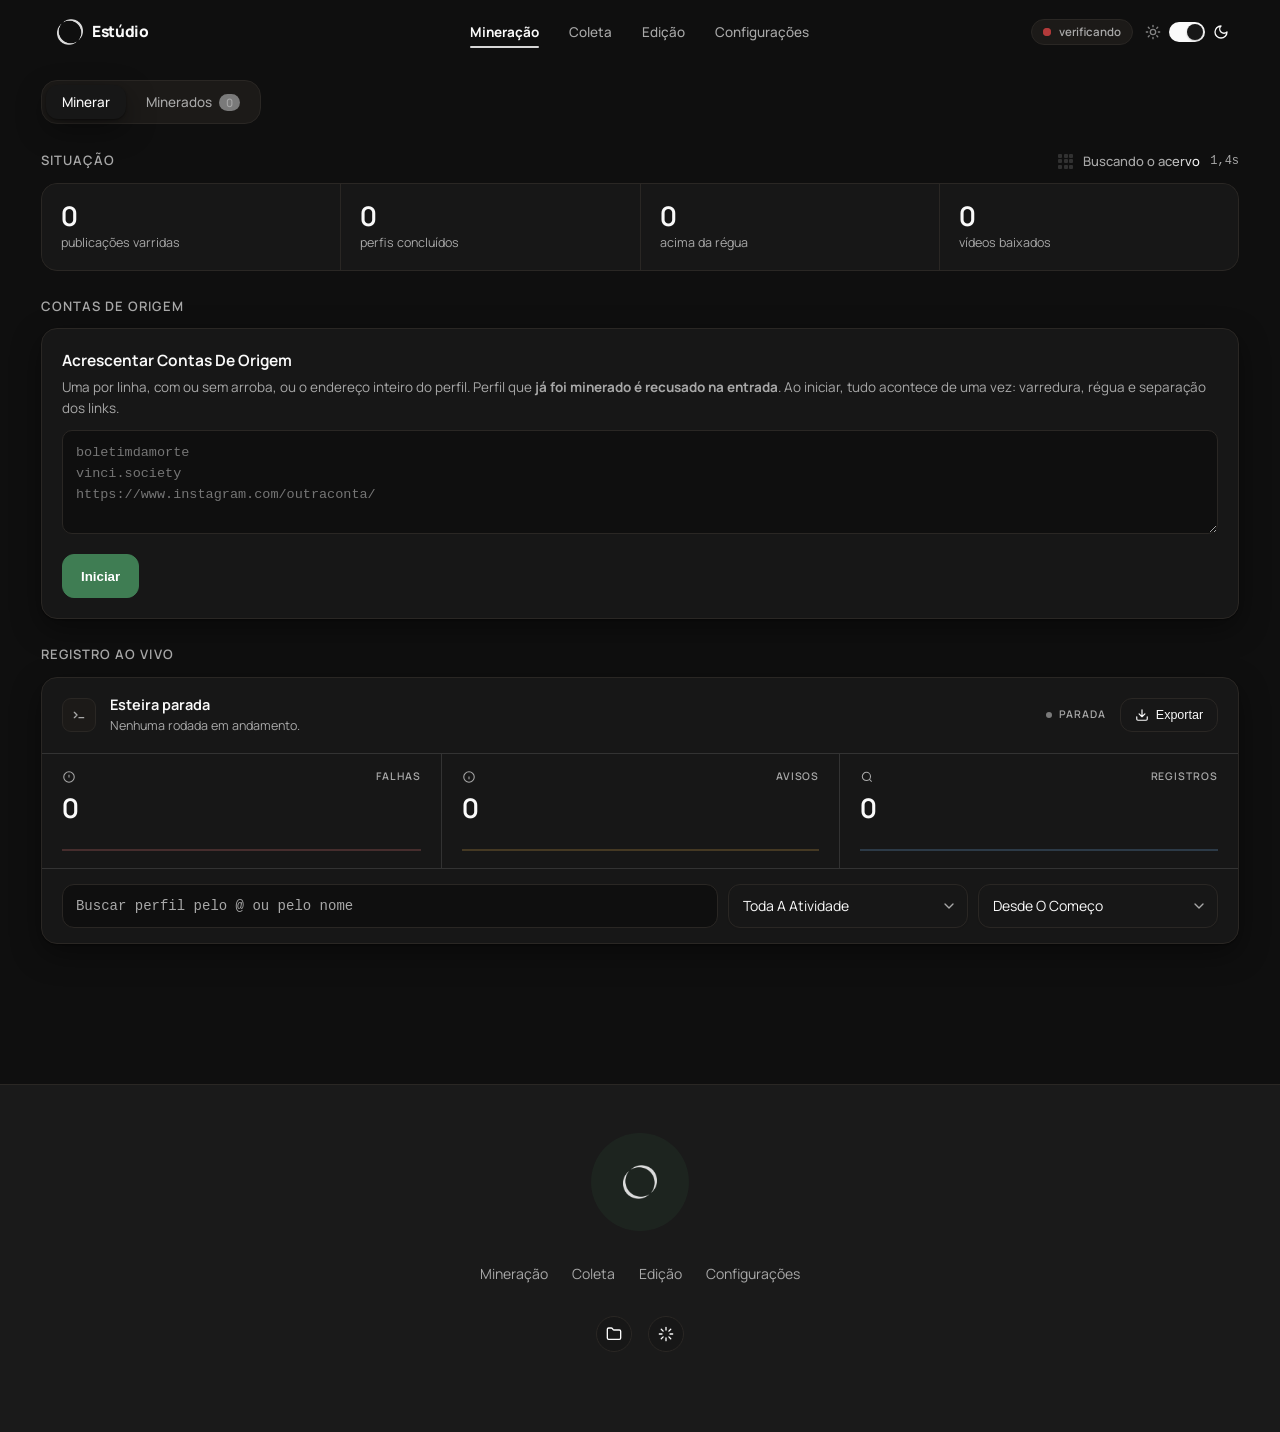
==== commit 4b6f01ad: "atualiza 22 arquivos da bancada" ====
--- a/index.html
+++ b/index.html
@@ -1,15480 +1,15628 @@
-<!doctype html>
-<html lang="pt-BR">
-<head>
-<meta charset="utf-8">
-<meta name="viewport" content="width=device-width, initial-scale=1">
-<meta name="robots" content="noindex,nofollow">
-<title>Estúdio</title>
-<!-- O FAVICON, EM DUAS VERSOES. A mesma marca do Social Tracker, para os
-     dois sistemas terem a mesma cara na aba do navegador. A versao clara
-     e a escura existem porque um icone escuro some numa aba escura, e
-     vice-versa; o terceiro link e' o desempate para navegador que nao
-     entende a pergunta do tema. -->
-<link rel="icon" href="[data-uri]" media="(prefers-color-scheme: light)">
-<link rel="icon" href="[data-uri]" media="(prefers-color-scheme: dark)">
-<link rel="icon" href="[data-uri]">
-<!-- O TEMA, ANTES DE QUALQUER PINTURA.
-     A troca do cabeçalho sempre gravou a escolha, mas ninguém a lia de volta: a tela
-     abria sem tema nenhum e caía no claro, toda vez, por mais que a chave fosse virada.
-     Aqui a escolha guardada é aplicada antes do primeiro quadro, então não há piscada
-     branca ao abrir no escuro.
-
-     E O PADRÃO É O ESCURO. O sistema de origem pergunta ao sistema operacional quando
-     não há escolha gravada; aqui o padrão é fixo, porque foi ele que o Gabriel pediu. -->
-<script>(function(){var s=null;try{s=localStorage.getItem("st-tema")}catch(e){}document.documentElement.setAttribute("data-theme",s==="light"?"light":"dark");})();</script>
-<!-- A Manrope é a fonte do sistema, e ela vem de fora. Sem estes três links a paleta
-     e as medidas continuam certas, mas o texto cai na fonte serifada do navegador e a
-     tela inteira parece quebrada, que foi o que aconteceu na primeira montagem. -->
-<link rel="preconnect" href="https://fonts.googleapis.com">
-<link rel="preconnect" href="https://fonts.gstatic.com" crossorigin>
-<link rel="stylesheet"
-      href="https://fonts.googleapis.com/css2?family=Manrope:wght@400;500;600;700;800&display=swap">
-<!-- AS FONTES DA PEÇA, que são outra coisa: estas não desenham a tela, elas desenham o
-     reel. Entraram em 21/08 porque o seletor tinha sete opções e o Gabriel disse o
-     óbvio, "era pra ter vários outros tipos de fonte".
-
-     ELAS PRECISAM EXISTIR NOS DOIS LADOS. Aqui o navegador as busca no Google para
-     mostrar; na hora de gravar quem desenha é o `oficina.py`, que lê os mesmos arquivos
-     de `Estudio/fontes`. Fonte que existisse só de um lado faria a peça sair diferente
-     do que ele viu na tela, e é por isso que a lista dos dois lados é a mesma. -->
-<link rel="stylesheet"
-      href="https://fonts.googleapis.com/css2?family=Anton&family=Archivo+Black&family=Barlow+Condensed:wght@400;700&family=Bebas+Neue&family=Inter:wght@400;700&family=Montserrat:wght@400;700&family=Oswald:wght@400;700&family=Poppins:wght@400;700&family=Roboto+Condensed:wght@400;700&display=swap">
-<style>
-
-
-:root{
-  --paper:#FAFAFA; --paper-2:#F2F2F2; --branco:#FFFFFF;
-  --ink:#0E0E0E; --muted:#6D6D6D; --soft:#9A9A9A;
-  --rule:rgba(14,14,14,.10); --rule-solid:#EAEAEA;
-  --accent:#3F7D53; --accent-tint:#E7F0EA; --link:#2F6440;
-  --verde:#3F7D53; --vermelho:#B23A3A; --ambar:#B07D22;
-  
-  --chart-1:#3F7D53; --chart-2:#2F6FA8; --chart-3:#B07D22;
-  --chart-4:#7A4FA3; --chart-5:#B23A3A;
-  --sombra:0 1px 2px rgba(14,14,14,.05), 0 8px 26px rgba(14,14,14,.06);
-  --r-md:10px; --r-lg:16px;
-  
-  --h-filtro:44px; --r-filtro:12px; --l-filtro:240px;
-  
-  --r-balao:14px; --r-item:10px;
-  
-  --rodape-fundo:#EFEFEF;
-  
-  --sombra-balao:0 12px 34px rgba(14,14,14,.13);
-  --fonte:'Manrope',system-ui,-apple-system,"Segoe UI",Roboto,sans-serif;
-}
-
-
-:root[data-theme="dark"]{
-  --paper:#0F0F0F; --paper-2:#1C1A18; --branco:#171717;
-  --ink:#FAFAFA; --muted:#A8A8A8; --soft:#7A7A7A;
-  --rule:rgba(250,250,250,.12); --rule-solid:#2A2724;
-  --accent:#3F7D53; --accent-tint:rgba(63,125,83,.16); --link:#7FB894;
-  
-  --chart-1:#5FA97A; --chart-2:#6FA8DC; --chart-3:#D6A24A;
-  --chart-4:#A98BD0; --chart-5:#D97070;
-  --sombra:0 1px 2px rgba(0,0,0,.4), 0 10px 30px rgba(0,0,0,.4);
-  --sombra-balao:0 12px 34px rgba(0,0,0,.5);
-  --rodape-fundo:#1A1A1A;
-}
-
-
-*{box-sizing:border-box;margin:0;padding:0}
-
-
-.tinta{position:absolute;width:0;height:0;overflow:hidden}
-
-
-:root.trocando-tema, :root.trocando-tema *,
-:root.trocando-tema *::before, :root.trocando-tema *::after{
-  transition:background-color .3s ease, border-color .3s ease, color .3s ease,
-             fill .3s ease, stroke .3s ease, box-shadow .3s ease !important}
-
-
-html, body{scrollbar-width:none; -ms-overflow-style:none}
-
-body{background:var(--paper);color:var(--ink);font:15px/1.5 var(--fonte);
-     -webkit-font-smoothing:antialiased;-moz-osx-font-smoothing:grayscale}
-
-a{color:var(--link)}
-
-
-
-.nav-wrap{position:sticky;top:0;z-index:40;width:100%;padding:10px 0 0}
-
-
-.nav-body{position:relative;z-index:60;margin:0 auto;display:flex;align-items:center;
-          justify-content:space-between;width:calc(100% - 2 * clamp(20px,3.2vw,56px));
-          max-width:1340px;
-          padding:7px 10px 7px 14px;border-radius:999px;background:transparent;
-          transition:width .55s cubic-bezier(.34,1.25,.64,1),
-                     transform .55s cubic-bezier(.34,1.25,.64,1),
-                     background-color .3s ease, box-shadow .3s ease}
-
-.nav-body.encolhido{width:40%;min-width:880px;transform:translateY(16px);
-  background:color-mix(in srgb, var(--branco) 80%, transparent);
-  -webkit-backdrop-filter:blur(10px);backdrop-filter:blur(10px);
-  box-shadow:0 0 24px rgba(34,42,53,.06), 0 1px 1px rgba(0,0,0,.05),
-             0 0 0 1px rgba(34,42,53,.04), 0 0 4px rgba(34,42,53,.08),
-             0 16px 68px rgba(47,48,55,.05), 0 1px 0 rgba(255,255,255,.1) inset}
-
-
-
-.nav-body.encolhido .status .rotulo{display:none}
-
-.nav-body.encolhido .status{padding:5px 7px}
-
-
-.nav-logo{position:relative;z-index:20;display:flex;align-items:center;gap:9px;
-          color:var(--ink);font-size:15.5px;font-weight:800;letter-spacing:-.3px;
-          text-decoration:none;padding:2px 6px 2px 2px;white-space:nowrap}
-
-.nav-logo:hover{text-decoration:none}
-
-
-.marca{width:26px;height:26px;display:block;object-fit:contain}
-
-.marca-escura{display:none}
-
-:root[data-theme="dark"] .marca-clara{display:none}
-
-:root[data-theme="dark"] .marca-escura{display:block}
-
-
-.nav-itens{position:absolute;inset:0;display:flex;align-items:center;
-           justify-content:center;gap:2px;font-size:13.5px;font-weight:500}
-
-.nav-itens a{position:relative;z-index:20;padding:8px 14px;color:var(--muted);
-             text-decoration:none;white-space:nowrap;transition:color .2s}
-
-.nav-itens a:hover{color:var(--ink);text-decoration:none}
-
-
-.nav-itens a.ativo{color:var(--ink);font-weight:700}
-
-.nav-itens a.ativo::after{content:"";position:absolute;left:14px;right:14px;
-  bottom:2px;height:2px;border-radius:2px;background:var(--ink);opacity:.85}
-
-
-.pilula{position:absolute;top:50%;left:0;height:33px;width:0;z-index:10;
-        border-radius:999px;background:var(--paper-2);opacity:0;
-        transform:translate(0,-50%);
-        transition:transform .3s cubic-bezier(.22,1,.36,1),
-                   width .3s cubic-bezier(.22,1,.36,1), opacity .18s}
-
-
-.nav-dir{position:relative;z-index:20;display:flex;align-items:center;gap:12px}
-
-.nav-hamb{display:none;width:34px;height:34px;border:0;border-radius:9px;
-          background:none;color:var(--ink);cursor:pointer;align-items:center;
-          justify-content:center;padding:0}
-
-.nav-hamb:hover{background:var(--paper-2)}
-
-.nav-hamb svg{width:18px;height:18px;fill:none;stroke:currentColor;stroke-width:2}
-
-.nav-menu{position:absolute;inset-inline:0;top:calc(100% + 8px);z-index:50;
-          margin:0 auto;max-width:1340px;display:none;flex-direction:column;
-          gap:2px;padding:14px;border-radius:16px;background:var(--branco);
-          box-shadow:0 0 24px rgba(34,42,53,.06), 0 1px 1px rgba(0,0,0,.05),
-                     0 0 0 1px rgba(34,42,53,.04), 0 16px 68px rgba(47,48,55,.05)}
-
-.nav-menu.aberto{display:flex}
-
-.nav-menu a{padding:11px 12px;border-radius:9px;color:var(--muted);
-            text-decoration:none;font-size:14.5px;font-weight:600}
-
-.nav-menu a.ativo{color:var(--ink);background:var(--paper-2);font-weight:700}
-@media(max-width:1080px){
-  
-  .nav-itens{display:none}
-  
-  .nav-hamb{display:flex}
-}
-@media(max-width:620px){
-  
-  .status .rotulo{display:none}
-  
-  .nav-body{padding:7px 8px 7px 10px}
-}
-
-
-
-
-.status{display:inline-flex;align-items:center;gap:8px;border-radius:999px;
-        border:1px solid var(--rule-solid);background:var(--paper-2);
-        padding:3px 11px;font-size:11.5px;font-weight:600;white-space:nowrap}
-
-.status .ind{position:relative;display:flex;width:8px;height:8px;flex:0 0 8px}
-
-.status .ping{position:absolute;display:inline-flex;width:100%;height:100%;
-              border-radius:999px;opacity:.75;
-              animation:ping 1.6s cubic-bezier(0,0,.2,1) infinite}
-
-.status .bola{position:relative;display:inline-flex;width:8px;height:8px;
-              border-radius:999px}
-
-@keyframes ping{75%,100%{transform:scale(2);opacity:0}}
-
-.status.online .ping,.status.online .bola{background:var(--verde)}
-
-.status.degraded .ping,.status.degraded .bola{background:var(--ambar)}
-
-.status.offline .ping,.status.offline .bola{background:var(--vermelho)}
-
-.status .rotulo{color:var(--muted)}
-
-
-
-.troca{display:inline-flex;align-items:center;gap:8px}
-
-.troca .ico{display:flex;cursor:pointer;color:var(--ink);line-height:0}
-
-.troca .ico svg{width:16px;height:16px}
-
-.troca .ico.apagado{opacity:.5}
-
-.troca .chave{width:36px;height:20px;flex:0 0 36px;border:0;border-radius:999px;
-              background:var(--rule-solid);cursor:pointer;padding:2px;
-              display:inline-flex;align-items:center;transition:background .2s}
-
-.troca .chave[aria-checked="true"]{background:var(--ink)}
-
-.troca .bolinha{width:16px;height:16px;border-radius:999px;background:var(--branco);
-                box-shadow:0 1px 2px rgba(14,14,14,.25);transition:transform .2s;
-                display:block}
-
-.troca .chave[aria-checked="true"] .bolinha{transform:translateX(16px)}
-
-
-.mcard .guia,.mcard .bola{transition:opacity .18s}
-
-.ac-lista button:hover,.ac-lista button.marcado{background:var(--paper-2)}
-
-.filtros .sel,.filtros .autocomplete{flex:0 0 var(--l-filtro)}
-
-.filtros .sel-gatilho,.filtros .autocomplete__trigger{width:100%}
-
-.sel{position:relative}
-
-.sel-gatilho{display:flex;align-items:center;justify-content:space-between;
-             gap:6px;white-space:nowrap;height:var(--h-filtro);min-width:var(--l-filtro);
-             padding:0 10px 0 14px;
-             border:1px solid var(--rule-solid);border-radius:var(--r-filtro);
-             background:var(--branco);
-             font:inherit;font-size:14px;line-height:20px;color:var(--ink);cursor:pointer;
-             box-shadow:0 1px 2px 0 rgba(14,14,14,.05);
-             transition:color .15s, box-shadow .15s, border-color .15s}
-
-.sel-gatilho:focus-visible{outline:0;border-color:var(--accent);
-                           box-shadow:0 0 0 3px color-mix(in srgb, var(--accent) 50%, transparent)}
-
-.sel-gatilho[aria-expanded="true"]{border-color:var(--accent)}
-
-.sel-valor{display:flex;flex:1;text-align:left}
-
-.sel-valor[data-vazio="true"]{color:var(--muted)}
-
-.sel-seta{width:16px;height:16px;flex:0 0 16px;color:var(--muted);pointer-events:none}
-
-
-
-.sel-lista{position:absolute;top:calc(100% + 4px);left:0;z-index:50;display:none;
-           width:max-content;min-width:max(144px, 100%);
-           max-height:320px;overflow-y:auto;overflow-x:hidden;
-           border-radius:var(--r-balao);
-           background:var(--branco);border:1px solid var(--rule-solid);
-           box-shadow:var(--sombra-balao)}
-
-.sel-lista.aberta{display:block}
-
-.sel-grupo{padding:4px}
-
-.sel-rotulo{padding:6px 8px;font-size:12px;color:var(--muted)}
-
-.sel-item{position:relative;display:flex;width:100%;align-items:center;gap:8px;
-          padding:6px 32px 6px 10px;border:0;background:none;
-          border-radius:var(--r-item);
-          font:inherit;font-size:14px;line-height:20px;color:var(--ink);
-          text-align:left;cursor:default}
-
-.sel-item:hover,.sel-item.marcado{background:color-mix(in srgb, var(--ink) 10%, transparent)}
-
-.sel-item-texto{display:flex;flex:1 0 auto;gap:8px;white-space:nowrap}
-
-.sel-marca{position:absolute;right:8px;display:flex;width:16px;height:16px;
-           align-items:center;justify-content:center;pointer-events:none}
-
-.sel-marca svg{width:16px;height:16px}
-
-
-
-.autocomplete{position:relative;display:flex;flex-direction:column;gap:4px}
-
-.autocomplete__trigger{position:relative;isolation:isolate;display:flex;
-  min-height:var(--h-filtro);min-width:var(--l-filtro);align-items:center;gap:6px;
-  flex-wrap:wrap;
-  border-radius:var(--r-filtro);border:1px solid var(--rule-solid);background:var(--branco);
-  padding:6px 14px;font:inherit;font-size:14px;color:var(--ink);text-align:start;
-  box-shadow:0 2px 4px 0 rgba(14,14,14,.04), 0 1px 2px 0 rgba(14,14,14,.06),
-             0 0 1px 0 rgba(14,14,14,.06);
-  outline:0;user-select:none;cursor:pointer;
-  transition:background-color .15s ease, border-color .15s ease, box-shadow .15s ease}
-
-.autocomplete__trigger:has(.autocomplete__indicator){padding-inline-end:28px}
-@media (hover:hover){
-  
-  .autocomplete__trigger:hover:not(:has(.autocomplete__clear-button:hover))
-    {background:var(--paper-2)}
-}
-
-.autocomplete__trigger:focus-visible{border-color:var(--accent);
-  box-shadow:0 0 0 3px color-mix(in srgb, var(--accent) 50%, transparent)}
-
-.autocomplete__trigger[aria-expanded="true"]{border-color:var(--accent)}
-
-.autocomplete__value{display:flex;flex:1;flex-wrap:wrap;gap:5px;align-items:center;
-                     text-align:start;color:currentColor}
-
-.autocomplete__value[data-placeholder="true"]{color:var(--muted)}
-
-.autocomplete__indicator{position:absolute;top:0;bottom:0;inset-inline-end:8px;
-  margin:auto 0;display:flex;width:16px;height:16px;flex-shrink:0;align-items:center;
-  justify-content:center;color:var(--muted);transition:transform .15s}
-
-.autocomplete__indicator[data-open="true"]{transform:rotate(180deg)}
-
-.autocomplete__clear-button{position:relative;display:inline-flex;width:20px;height:20px;
-  flex-shrink:0;align-self:center;align-items:center;justify-content:center;
-  border:0;border-radius:12px;padding:1px;background:transparent;color:var(--muted);
-  cursor:pointer;user-select:none;transform-origin:center;
-  transition:opacity .15s ease}
-
-.autocomplete__clear-button svg{width:14px;height:14px}
-
-.autocomplete__clear-button[data-empty="true"]{pointer-events:none;opacity:0}
-@media (hover:hover){
-  .autocomplete__clear-button:hover{background:var(--paper-2)}
-}
-
-.autocomplete__clear-button:active{transform:scale(.93)}
-
-
-
-.autocomplete__popover{position:absolute;top:calc(100% + 4px);right:0;z-index:50;
-  display:none;flex-direction:column;width:100%;min-width:240px;
-  overflow:hidden;overscroll-behavior:contain;background:var(--branco);
-  padding:8px 0 0;font-size:14px;border-radius:var(--r-balao);outline:0;
-  border:1px solid var(--rule-solid);box-shadow:var(--sombra-balao)}
-
-.autocomplete__popover.aberta{display:flex;
-  animation:etqEntra .25s cubic-bezier(.32,.72,0,1)}
-
-@keyframes etqEntra{from{opacity:0;transform:scale(.95) translateY(-4px)}
-                    to{opacity:1;transform:none}}
-
-.autocomplete__busca{flex-shrink:0;padding:4px 12px;outline:0}
-
-.autocomplete__busca input{width:100%;border:0;outline:0;background:none;font:inherit;
-  font-size:14px;color:var(--ink);padding:6px 0}
-
-.autocomplete__busca input::placeholder{color:var(--soft)}
-
-
-.list-box{position:relative;width:100%;max-height:320px;overflow-y:auto;padding:6px;
-          outline:0}
-
-.list-box > * + *{margin-top:4px}
-
-.list-box-item{position:relative;display:flex;min-height:36px;width:100%;
-  align-items:center;justify-content:flex-start;gap:12px;border:0;background:none;
-  border-radius:var(--r-item);padding:6px 10px;font:inherit;font-size:14px;
-  color:var(--ink);
-  text-align:left;outline:0;cursor:pointer;user-select:none;
-  transition:transform .25s cubic-bezier(.165,.84,.44,1), box-shadow .15s}
-
-.list-box-item:has(.list-box-item__indicator){padding-inline-end:28px}
-@media (hover:hover){
-  .list-box-item:hover{background:var(--paper-2)}
-}
-
-.list-box-item:active{transform:scale(.98)}
-
-.list-box-item.marcado{background:var(--paper-2)}
-
-.list-box-item__indicator{position:absolute;top:50%;inset-inline-end:8px;display:flex;
-  width:16px;height:16px;transform:translateY(-50%);align-items:center;
-  justify-content:center;color:var(--ink)}
-
-.list-box-item__indicator svg{width:10px;height:10px}
-
-.list-box-vazia{padding:10px;text-align:center;font-size:14px;color:var(--soft)}
-@media (max-width:720px){
-  
-  .filtros .ac,.filtros .sel,.filtros .autocomplete{flex:1 1 100%;width:100%}
-  
-  .sel-gatilho,.autocomplete__trigger{width:100%}
-  
-  .autocomplete__popover{left:0;right:0;min-width:0}
-}
-
-
-
-.badge{display:inline-flex;width:fit-content;flex:0 0 auto;align-items:center;
-       justify-content:center;overflow:hidden;white-space:nowrap;height:20px;gap:4px;
-       border-radius:32px;border:1px solid transparent;padding:2px 8px;
-       font-size:12px;line-height:16px;font-weight:500;transition:all .15s}
-
-.badge > svg{width:12px;height:12px;pointer-events:none}
-
-
-.selo-ig{width:18px;height:18px;display:block}
-
-.badge-default{background:var(--accent);color:#fff}
-
-.badge-secondary{background:var(--paper-2);color:var(--ink)}
-
-.badge-outline{border-color:var(--rule-solid);color:var(--ink)}
-
-
-
-.badge-etq{
-  --etq-h:210;
-  padding-left:6px;
-  border-color:hsl(var(--etq-h) 42% 84%);
-  background:hsl(var(--etq-h) 72% 96.5%);
-  color:hsl(var(--etq-h) 48% 33%);
-}
-
-.badge-etq > svg{fill:none;stroke:currentColor;stroke-width:1.9;stroke-linecap:round;
-                 stroke-linejoin:round;opacity:.9}
-
-.badge-etq.adulto{--etq-h:344}
-
-:root[data-theme="dark"] .badge-etq{
-  border-color:hsl(var(--etq-h) 26% 30%);
-  background:hsl(var(--etq-h) 30% 15%);
-  color:hsl(var(--etq-h) 62% 76%);
-}
-
-
-.pcard-retrato{position:relative;flex:0 0 84px;width:84px;height:84px;border-radius:999px;
-               padding:3px;background:var(--rule-solid);display:block;text-decoration:none}
-
-.pcard-retrato.vivo{background:conic-gradient(from 200deg, #FDF497, #FD5949,
-                    #D6249F, #285AEB, #FDF497)}
-
-.pcard-retrato.vivo:hover{filter:saturate(1.15)}
-
-
-span.pcard-avatar[class*="av-"]{background-size:cover;background-position:center}
-
-.pcard-avatar{width:100%;height:100%;border-radius:999px;
-              border:3px solid var(--branco);background:var(--ink);color:var(--paper);
-              display:flex;align-items:center;justify-content:center;font-size:24px;
-              font-weight:800;text-transform:uppercase;object-fit:cover;overflow:hidden}
-
-.vermais{text-align:center;margin-top:4px}
-
-
-
-
-:root{--cor-seguidores:var(--accent)}
-
-
-.ins-filtros .autocomplete,.ins-filtros .sel{flex:1 1 150px;min-width:0}
-
-.ins-filtros .autocomplete__trigger,.ins-filtros .sel-gatilho{padding-left:11px;
-                                                              padding-right:11px}
-
-
-.ins-filtros .autocomplete__value,.ins-filtros .sel-valor{font-size:13px;
-                                                          white-space:nowrap}
-
-
-.ins-filtros .autocomplete__trigger,.ins-filtros .sel-gatilho{min-width:0}
-
-.ins-ordenar .sel{flex:0 0 auto}
-@media(max-width:900px){
-  
-  .ins-ordenar .sel{flex:1 1 auto}
-}
-
-
-
-.badge-alta{border-color:transparent;background:var(--accent-tint);color:var(--link);
-            font-weight:600}
-
-.badge-alta.fria{background:var(--paper-2);color:var(--muted)}
-
-.sinal-cab.modelo .badge{margin-top:4px}
-
-.sinal-cab.modelo .badge-sinal{margin-left:auto}
-
-
-.badge-sinal{border-color:transparent;background:var(--accent-tint);color:var(--link)}
-
-.badge-sinal.queda{background:color-mix(in srgb,var(--vermelho) 12%,transparent);
-                   color:var(--vermelho)}
-
-.badge-sinal.duvida{background:color-mix(in srgb,var(--ambar) 14%,transparent);
-                    color:var(--ambar)}
-
-
-.badge-sinal.viral{background:var(--accent);color:#FFFFFF;font-weight:600}
-
-.badge-sinal .chama{width:12px;height:12px;flex:0 0 12px;margin-right:1px}
-
-.badge-idade{border-color:var(--rule-solid);color:var(--muted)}
-
-.sinal.modelo .pcard-retrato{flex:0 0 48px;width:48px;height:48px}
-
-.sinal.modelo .sinal-cab .badge{font-size:11px;height:19px}
-
-
-
-
-.cat-cab{display:flex;align-items:center;gap:10px;flex-wrap:wrap;
-         margin:30px 0 14px;padding-bottom:9px;border-bottom:2px solid var(--ink)}
-
-.cat-cab .n{display:flex;width:23px;height:23px;flex:0 0 23px;border-radius:999px;
-            align-items:center;justify-content:center;background:var(--ink);
-            color:var(--paper);font-size:12px;font-weight:800}
-
-.cat-cab h3{font-size:16px;font-weight:800;letter-spacing:-.2px}
-
-.cat-cab .sub{font-size:13px;color:var(--muted)}
-
-.cat-cab .dir{margin-left:auto;display:flex;align-items:center;gap:8px;flex-wrap:wrap}
-
-
-.cat-cab .sel{flex:0 0 auto}
-
-.cat-cab .sel-gatilho{height:32px;border-radius:9px;padding:0 12px;font-size:12.5px}
-
-.cat-cab .sel-valor{font-size:12.5px}
-
-
-.cat-cab .autocomplete{flex:0 0 auto}
-
-.cat-cab .autocomplete__trigger{min-height:32px;min-width:0;border-radius:9px;
-                                padding:0 10px;font-size:12.5px}
-
-.cat-cab .autocomplete__value{font-size:12.5px;white-space:nowrap}
-
-.cat-cab .autocomplete__value .badge{height:18px;font-size:11px}
-
-.gpost.cheio .pcard-retrato{flex:0 0 34px;width:34px;height:34px}
-
-
-
-.pag{display:flex;align-items:center;gap:9px;flex-wrap:wrap;margin-top:12px;
-     padding:9px 13px;border:1px solid var(--rule-solid);border-radius:10px;
-     background:var(--branco);font-size:12.5px;color:var(--muted)}
-
-.pag .sel{flex:0 0 auto}
-
-.pag .sel-gatilho{height:30px;border-radius:8px;padding:0 10px;font-size:12.5px}
-
-
-.pag .sel-lista{top:auto;bottom:calc(100% + 4px)}
-
-.pag .nav{margin-left:auto;display:flex;align-items:center;gap:6px}
-
-.pag .conta{padding:0 8px;color:var(--ink);font-variant-numeric:tabular-nums}
-
-.pag button{display:flex;min-width:30px;height:30px;align-items:center;
-            justify-content:center;padding:0 7px;cursor:pointer;font-size:13px;
-            border:1px solid var(--rule-solid);border-radius:8px;
-            background:var(--branco);color:var(--ink);
-            transition:background-color .16s ease, color .16s ease}
-
-.pag button:hover:not(:disabled){background:var(--paper-2)}
-
-.pag button:disabled{color:var(--soft);cursor:default;opacity:.5}
-
-.gal-vazia{padding:26px 20px;text-align:center;color:var(--soft);font-size:13.5px;
-           border:1px dashed var(--rule-solid);border-radius:var(--r-lg)}
-
-.st-cab .pcard-retrato{flex:0 0 34px;width:34px;height:34px}
-
-
-
-
-.rodape-pagina{padding:48px 0;margin-top:34px;background:var(--rodape-fundo);
-        border-top:1px solid var(--rule-solid)}
-
-.rodape-pilha{display:flex;flex-direction:column;align-items:center;
-              padding:0 clamp(20px,3.2vw,56px);max-width:1340px;margin:0 auto}
-
-.rodape-selo{margin-bottom:32px;border-radius:999px;padding:32px;
-             background:color-mix(in srgb, var(--accent) 10%, transparent);
-             display:flex;align-items:center;justify-content:center}
-
-
-.rodape-selo .marca{width:34px;height:34px}
-
-.rodape-menu{margin-bottom:32px;display:flex;flex-wrap:wrap;justify-content:center;
-             gap:24px;font-size:14px}
-
-.rodape-menu a{color:var(--muted);text-decoration:none;transition:color .18s ease}
-
-.rodape-menu a:hover{color:var(--accent);text-decoration:none}
-
-.rodape-botoes{margin-bottom:32px;display:flex;gap:16px}
-
-.rodape-botoes a{display:flex;width:36px;height:36px;align-items:center;
-                 justify-content:center;border-radius:999px;
-                 border:1px solid var(--rule-solid);background:var(--branco);
-                 color:var(--ink);text-decoration:none;
-                 transition:border-color .18s ease, transform .18s ease}
-
-.rodape-botoes a:hover{border-color:var(--ink);transform:translateY(-1px)}
-
-.rodape-botoes svg{width:16px;height:16px}
-
-.rodape-linha{text-align:center;font-size:14px;color:var(--muted)}
-
-.chart .marca-x{font-size:11px}
-
-.secao-filtros .sel,.secao-filtros .autocomplete{flex:0 0 var(--l-filtro)}
-
-.secao-filtros .sel-gatilho,.secao-filtros .autocomplete__trigger{width:100%}
-@media (max-width:1080px){
-  
-  .secao-filtros .sel,.secao-filtros .autocomplete{flex:1 1 200px}
-}
-@media (max-width:560px){
-  
-  .secao-filtros .sel,.secao-filtros .autocomplete{flex:1 1 100%}
-}
-
-.chart-balao .marca{flex-shrink:0;width:10px;height:10px;border-radius:2px;
-                    background:var(--cor-seguidores);border:1px solid var(--cor-seguidores)}
-
-
-
-.ct-topo{display:flex;align-items:center;justify-content:space-between;gap:16px;
-         margin-bottom:22px;flex-wrap:wrap}
-
-.ct-menu{display:flex;gap:4px;padding:4px;border:1px solid var(--rule-solid);
-         border-radius:var(--r-lg);background:var(--paper-2)}
-
-.ct-item{display:flex;align-items:center;gap:7px;border:0;cursor:pointer;
-         padding:8px 16px;border-radius:calc(var(--r-lg) - 4px);background:transparent;
-         color:var(--muted);font-family:var(--fonte);font-size:13.5px;font-weight:500;
-         transition:background .16s ease,color .16s ease}
-
-.ct-item:hover{color:var(--ink)}
-
-.ct-item.ativo{background:var(--branco);color:var(--ink);box-shadow:var(--sombra)}
-
-.ct-item b{font-weight:500;font-size:11.5px;color:var(--muted);
-           background:var(--soft);border-radius:99px;padding:1px 7px}
-
-.ct-item.ativo b{color:var(--ink)}
-
-
-.ct-filtros{display:flex;gap:10px;flex-wrap:wrap;align-items:center;margin-bottom:16px}
-
-.ct-busca{flex:1 1 260px;min-width:200px;height:var(--h-filtro);padding:0 14px;
-          border:1px solid var(--rule-solid);border-radius:var(--r-filtro);
-          background:var(--branco);color:var(--ink);font-family:var(--fonte);
-          font-size:13.5px;outline:none}
-
-.ct-busca:focus{border-color:var(--accent)}
-
-.ct-busca::placeholder{color:var(--muted)}
-
-
-
-
-.tab-rolo{overflow-x:auto;border:1px solid var(--rule-solid);border-radius:var(--r-lg);
-          background:var(--branco);scrollbar-width:none;-ms-overflow-style:none}
-
-.tab-rolo::-webkit-scrollbar{display:none}
-
-.tab{width:100%;border-collapse:collapse;font-size:13.5px}
-
-.tab thead th{text-align:left;padding:12px 14px;color:var(--muted);font-weight:500;
-              font-size:12px;letter-spacing:.02em;white-space:nowrap;
-              border-bottom:1px solid var(--rule-solid);background:var(--paper-2)}
-
-.tab td{padding:11px 14px;border-bottom:1px solid var(--rule);color:var(--ink);
-        vertical-align:middle}
-
-.tab tbody tr:last-child td{border-bottom:0}
-
-.tab tbody tr:hover td{background:var(--paper-2)}
-
-
-.tab-num{text-align:right;font-variant-numeric:tabular-nums;white-space:nowrap}
-
-.tab-nulo{color:var(--muted)}
-
-
-.tab-perfil{min-width:230px}
-
-.tab-perfil-in{display:flex;align-items:center;gap:10px}
-
-.tab-quem{display:flex;flex-direction:column;line-height:1.3;min-width:0}
-
-.tab-quem b,.tab-quem span{overflow:hidden;text-overflow:ellipsis;white-space:nowrap}
-
-.tab-quem b{font-weight:500}
-
-.tab-quem span{color:var(--muted);font-size:12px}
-
-
-.tab-tags{max-width:200px}
-
-.tab-tags-in{display:flex;gap:5px;flex-wrap:wrap;align-items:center}
-
-.tab-acao{text-align:right;white-space:nowrap}
-
-
-
-.pino{display:inline-flex;align-items:center;gap:6px;font-size:11.5px;line-height:1;
-      color:var(--ink);white-space:nowrap;padding:5px 10px 5px 8px;border-radius:99px;
-      border:1px solid var(--rule-solid);background:var(--paper-2)}
-
-.pino::before{content:"";width:6px;height:6px;border-radius:99px;flex-shrink:0;
-              background:var(--muted)}
-
-.pino.ok::before{background:var(--verde)}
-
-.pino.ruim::before{background:var(--vermelho)}
-
-.pino.off::before{background:var(--soft)}
-
-.pino.off{color:var(--muted)}
-
-.pino.ruim{color:var(--vermelho);border-color:color-mix(in srgb,var(--vermelho) 35%,transparent)}
-
-
-.imp-caixa .sel,.imp-caixa .autocomplete{width:100%}
-
-.imp-caixa .sel-gatilho,.imp-caixa .autocomplete__trigger{width:100%}
-
-.lg-bola.indo{background:transparent;box-shadow:inset 0 0 0 2px var(--accent);
-              animation:lgPisca 1.4s ease-in-out infinite}
-
-.mk.indo{background:transparent;box-shadow:inset 0 0 0 2px var(--accent)}
-
-.mk.indo::after{content:"";position:absolute;inset:0;border-radius:99px;
-                box-shadow:0 0 0 2px var(--accent);
-                animation:mkPulso 1.5s cubic-bezier(.2,.7,.3,1) infinite}
-@media(prefers-reduced-motion:reduce){
-  
-  .mk.indo::after,.lg-bola.indo{animation:none}
-}
-
-.pf-bt .ico{width:16px;height:16px;fill:none;stroke:currentColor;stroke-width:2;
-            stroke-linecap:round;stroke-linejoin:round}
-
-
-
-
-#pf-conteudo.chegando .pf-topo,
-#pf-conteudo.chegando .pf-faixa,
-#pf-conteudo.chegando .pf-l1,
-#pf-conteudo.chegando .pf-l2,
-#pf-conteudo.chegando #pf-acervo,
-#pf-conteudo.chegando > .gal-vazia{
-  animation:pfBloco .38s cubic-bezier(.22,1,.36,1) both}
-
-.pf-retrato .pcard-avatar{width:100%;height:100%;font-size:22px;border-width:2px}
-
-.pf-gal-cab .sel-gatilho{height:30px;border-radius:8px;padding:0 10px;font-size:12.5px}
-/* SELO DE ALERTA. Vermelho quando a tela nao esta' gravando de verdade: o selo verde
-   dizendo "gravando no disco" enquanto nada chegava la' foi o pior falso positivo desta
-   tela, e cor e' a primeira coisa que o olho pega. */
-.badge.badge-ruim{color:#e0574b;border-color:rgba(224,87,75,.4);
-  background:rgba(224,87,75,.10)}
-
-/* Botão escondido é botão escondido, e `.acao` pinta display por conta própria. */
-#ia_liberar[hidden]{display:none}
-
-/* A BARRA DO ENDERECO ERRADO. Ela empurra a pagina para baixo em vez de flutuar por
-   cima: barra flutuante tapa o cabecalho, e o que ela tem a dizer nao e' urgente a ponto
-   de valer esconder o menu. */
-.fora{display:flex;align-items:center;gap:16px;flex-wrap:wrap;
-  padding:12px 22px;background:var(--accent);color:#fff;font-size:13px;line-height:1.45}
-.fora[hidden]{display:none}
-.fora b{font-weight:700}
-.fora span{flex:1 1 380px}
-/* O BOTAO PRECISA DE UM PONTO A MAIS DE FORCA, e nao e' capricho: `.acao.forte` pinta
-   fundo com a cor de destaque, que aqui e' a cor da propria barra, e o botao sumia dentro
-   dela. E como isto e' um link e nao um botao, ele ainda vinha sublinhado e em bloco. */
-.fora .acao.forte{flex:0 0 auto;display:inline-flex;align-items:center;
-  background:#fff;color:var(--accent);border-color:#fff;text-decoration:none;
-  white-space:nowrap}
-.fora .acao.forte:hover{background:#fff;color:var(--accent);filter:none;opacity:.88}
-
-/* O que é desta tela e não veio do Social Tracker.
-   Tudo aqui usa as variáveis de lá, para as duas telas envelhecerem juntas. */
-
-.corpo{max-width:1340px;margin:0 auto;padding:26px clamp(20px,3.2vw,56px) 80px}
-.aba[hidden]{display:none}
-/* Animação PRÓPRIA, e com nome próprio.
-   Aqui morava `animation:subir`, emprestada do Social Tracker. Lá `subir` termina em
-   opacidade 0,10: ela serve para SUMIR com um elemento, não para revelar. Com `both`,
-   o corpo inteiro da tela ficava permanentemente a 10%, e o resultado era um texto
-   fantasma que parecia site quebrado. O cabeçalho, que não tem animação, continuava
-   nítido, e era essa a única pista visível. */
-@keyframes entra-aba{from{opacity:0;transform:translateY(10px)}
-                     to{opacity:1;transform:none}}
-.aba{animation:entra-aba .34s cubic-bezier(.22,1,.36,1) both}
-.secao{margin-bottom:26px}
-.secao-cab{display:flex;align-items:baseline;justify-content:space-between;gap:16px;
-           margin-bottom:12px;flex-wrap:wrap}
-.secao-cab h2{font-size:13px;text-transform:uppercase;letter-spacing:.08em;
-              color:var(--muted);font-weight:600;margin:0}
-.secao-cab .dir{display:flex;align-items:center;gap:10px}
-.caixa{background:var(--branco);border:1px solid var(--rule-solid);
-       border-radius:var(--r-lg);padding:20px;box-shadow:var(--sombra)}
-.caixa h3{font-size:15.5px;font-weight:650;margin:0 0 5px;color:var(--ink)}
-.nota{color:var(--muted);font-size:13.5px;margin:0}
-.numeros{display:grid;gap:1px;background:var(--rule-solid);border:1px solid var(--rule-solid);
-         border-radius:var(--r-lg);overflow:hidden}
-.numeros.quatro{grid-template-columns:repeat(auto-fit,minmax(150px,1fr))}
-.num{background:var(--branco);padding:17px 19px}
-.num b{display:block;font-size:27px;font-weight:650;letter-spacing:-.02em;line-height:1.1;
-       color:var(--ink);font-variant-numeric:tabular-nums}
-.num span{display:block;font-size:12.5px;color:var(--muted);margin-top:3px}
-textarea{width:100%;min-height:104px;resize:vertical;margin-top:12px;
-         font:13.5px/1.55 ui-monospace,SFMono-Regular,Menlo,Consolas,monospace;
-         background:var(--paper);color:var(--ink);border:1px solid var(--rule-solid);
-         border-radius:var(--r-md);padding:12px 13px}
-textarea:focus,input:focus{outline:none;border-color:var(--accent)}
-input[type=number],input[type=text]{width:100%;height:var(--h-filtro);
-  font:14px ui-monospace,Consolas,monospace;background:var(--paper);color:var(--ink);
-  border:1px solid var(--rule-solid);border-radius:var(--r-filtro);padding:0 13px}
-.linha{display:flex;gap:12px;align-items:flex-end;flex-wrap:wrap;margin-top:14px}
-.campo{flex:1;min-width:160px}
-.campo label{display:block;font-size:12px;color:var(--muted);margin-bottom:6px}
-/* O botão do sistema tem quatro filhos e vive no molde de lá. Aqui as ações são de
-   comando, não de navegação, então usam a forma sóbria: retângulo, sem seta. */
-.acao{height:var(--h-filtro);padding:0 18px;border-radius:var(--r-filtro);cursor:pointer;
-      font:500 14px/1 inherit;color:var(--ink);background:var(--branco);
-      border:1px solid var(--rule-solid);transition:.16s}
-.acao:hover{border-color:var(--accent);color:var(--accent)}
-.acao.forte{background:var(--accent);border-color:var(--accent);color:#fff;font-weight:600}
-.acao.forte:hover{filter:brightness(1.07);color:#fff}
-.acao:disabled{opacity:.42;cursor:not-allowed}
-.acao:disabled:hover{border-color:var(--rule-solid);color:var(--ink)}
-.vazio{color:var(--muted);font-size:14px;padding:26px 0;text-align:center;
-       background:var(--branco);border:1px solid var(--rule-solid);
-       border-radius:var(--r-lg)}
-/* ---- as máquinas da rodada, uma pastilha cada ---- */
-.elos{display:grid;grid-template-columns:repeat(auto-fill,minmax(118px,1fr));gap:7px;
-      margin-top:16px}
-.elo{display:flex;align-items:center;gap:8px;font-size:12.5px;padding:9px 11px;
-     border:1px solid var(--rule-solid);border-radius:var(--r-md);background:var(--paper)}
-.elo .luz{width:7px;height:7px;border-radius:50%;background:var(--soft);flex:none}
-.elo .qual{margin-left:auto;color:var(--muted)}
-.elo.feito{border-color:color-mix(in srgb,var(--verde) 40%,transparent)}
-.elo.feito .luz{background:var(--verde)}
-.elo.agora{border-color:var(--accent);background:var(--accent-tint);color:var(--accent);
-           font-weight:600}
-.elo.agora .luz{background:var(--accent);animation:ping 1.1s ease-in-out infinite}
-.elo.falhou .luz{background:var(--vermelho)}
-/* ====================================================== O REGISTRO, EM FORMA DE CONSOLE
-
-   Molde escolhido pelo Gabriel em 17/08: cartão fechado, com cabeça de identidade, três
-   medidas por gravidade com traço de atividade, faixa de "ao vivo", o fluxo das linhas
-   em letra de máquina e um pé com o tamanho da memória.
-
-   AS TRÊS CORES SÃO AS DA CARTELA DE GRÁFICO, e não `--vermelho` e `--ambar`.
-   Essas duas não são redefinidas no tema escuro: ficam nos tons de fundo claro e somem
-   contra o preto. `--chart-5`, `--chart-3` e `--chart-2` têm par nos dois temas.
-
-   O TRAÇO DE ATIVIDADE É MEDIDO, e não enfeite: cada ponto é quantas linhas daquela
-   gravidade entraram numa janela de cinco segundos. Sem movimento ele sai reto e apagado,
-   que é a verdade, e não uma onda inventada para a tela parecer viva. */
-.konsole{border:1px solid var(--rule-solid);border-radius:var(--r-lg);
-         background:var(--branco);overflow:hidden;box-shadow:var(--sombra)}
-.kon-topo{display:flex;align-items:center;gap:14px;padding:18px 20px;flex-wrap:wrap}
-.kon-selo{flex:none;display:grid;place-items:center;width:34px;height:34px;
-          border-radius:9px;background:var(--paper-2);border:1px solid var(--rule-solid);
-          color:var(--muted)}
-.kon-selo svg{width:16px;height:16px;fill:none;stroke:currentColor;stroke-width:2;
-              stroke-linecap:round;stroke-linejoin:round}
-.kon-quem{min-width:0;flex:1}
-.kon-quem b{display:block;font-size:14.5px;font-weight:650;color:var(--ink);line-height:1.3}
-.kon-quem span{display:block;font-size:12.5px;color:var(--muted);line-height:1.45;
-               margin-top:2px}
-.kon-dir{flex:none;display:flex;align-items:center}
-/* O BOTÃO PRECISA DA MEDIDA AQUI. `.acao` sozinho nasce com a altura de campo de
-   filtro e o desenho dele não limita o ícone: o SVG assumia o tamanho natural e o
-   botão virava um quadrado gigante com a palavra embaixo. */
-.kon-topo .acao{flex:none;height:34px;padding:0 14px;font-size:12.5px;
-                display:inline-flex;align-items:center;gap:7px;white-space:nowrap}
-.kon-topo .acao svg{width:14px;height:14px;flex:none}
-.kon-vivo{display:inline-flex;align-items:center;gap:7px;font-size:10.5px;font-weight:600;
-          letter-spacing:.09em;text-transform:uppercase;color:var(--muted);white-space:nowrap}
-.kon-vivo i{width:6px;height:6px;border-radius:50%;background:var(--soft);flex:none}
-.kon-vivo.ativa{color:var(--verde)}
-.kon-vivo.ativa i{background:var(--verde)}
-/* as três medidas, divididas por fio, como no molde */
-.kon-medidas{display:grid;grid-template-columns:repeat(3,1fr);
-             border-top:1px solid var(--rule)}
-.kon-medida{padding:15px 20px 17px;min-width:0}
-.kon-medida + .kon-medida{border-left:1px solid var(--rule)}
-.kon-rot{display:flex;align-items:center;gap:8px;color:var(--muted)}
-.kon-rot svg{width:14px;height:14px;fill:none;stroke:currentColor;stroke-width:1.8;
-             flex:none}
-.kon-rot span{margin-left:auto;font-size:10.5px;font-weight:600;letter-spacing:.09em;
-              text-transform:uppercase}
-.kon-medida b{display:block;margin:9px 0 10px;font-size:27px;font-weight:650;
-              letter-spacing:-.02em;line-height:1;color:var(--ink);
-              font-variant-numeric:tabular-nums}
-.kon-traco{display:block;width:100%;height:20px}
-.kon-traco path{fill:none;stroke-width:1.6;stroke-linecap:round;stroke-linejoin:round}
-.kon-medida.falha .kon-traco path{stroke:var(--chart-5)}
-.kon-medida.aviso .kon-traco path{stroke:var(--chart-3)}
-.kon-medida.evento .kon-traco path{stroke:var(--chart-2)}
-.kon-traco.parado path{opacity:.32}
-/* as máquinas só aparecem enquanto a rodada está no ar */
-.kon-maquinas{padding:0 20px 16px;border-top:1px solid var(--rule);padding-top:16px}
-.kon-maquinas[hidden]{display:none}
-/* Os filtros dentro do cartão, na linha logo abaixo das medidas. */
-.liv-filtros{display:flex;gap:10px;flex-wrap:wrap;padding:15px 20px;
-             border-top:1px solid var(--rule)}
-.liv-filtros .ct-busca{flex:1 1 240px}
-@media(max-width:720px){
-  .kon-medidas{grid-template-columns:1fr}
-  .kon-medida + .kon-medida{border-left:0;border-top:1px solid var(--rule)}
-}
-/* ---- perfil: barra de avanço ---- */
-.perfil-linha{background:var(--branco);border:1px solid var(--rule-solid);
-              border-radius:var(--r-lg);padding:16px 18px;margin-bottom:10px}
-.perfil-topo{display:flex;align-items:center;justify-content:space-between;gap:12px;
-             flex-wrap:wrap;font-size:14px}
-.perfil-topo b{color:var(--ink);font-weight:650}
-.barra{height:5px;background:var(--paper-2);border-radius:999px;overflow:hidden;margin-top:9px}
-.barra i{display:block;height:100%;background:var(--accent);border-radius:999px;
-         transition:width .5s cubic-bezier(.22,1,.36,1)}
-.tag{font-size:11.5px;padding:3px 9px;border-radius:999px;border:1px solid var(--rule-solid);
-     color:var(--muted);white-space:nowrap}
-.tag.ok{color:var(--verde);border-color:color-mix(in srgb,var(--verde) 40%,transparent)}
-.tag.trab{color:var(--accent);border-color:color-mix(in srgb,var(--accent) 45%,transparent)}
-/* ---- cartão de perfil pronto para baixar ---- */
-.pronto{background:var(--branco);border:1px solid var(--rule-solid);
-        border-radius:var(--r-lg);padding:18px 20px;margin-bottom:12px;
-        box-shadow:var(--sombra)}
-.pronto-topo{display:flex;align-items:center;justify-content:space-between;gap:14px;
-             flex-wrap:wrap;margin-bottom:14px}
-.pronto-topo .quem{font-size:15.5px;font-weight:650;color:var(--ink)}
-.pronto-numeros{display:grid;grid-template-columns:repeat(auto-fit,minmax(112px,1fr));
-                gap:1px;background:var(--rule-solid);border:1px solid var(--rule-solid);
-                border-radius:var(--r-md);overflow:hidden}
-.pronto-numeros div{background:var(--paper);padding:12px 14px}
-.pronto-numeros b{display:block;font-size:19px;font-weight:650;color:var(--ink);
-                  font-variant-numeric:tabular-nums;line-height:1.15}
-.pronto-numeros span{display:block;font-size:11.5px;color:var(--muted);margin-top:2px}
-/* ---- aba que ainda não existe ---- */
-.por-vir{background:var(--branco);border:1px dashed var(--rule-solid);
-         border-radius:var(--r-lg);padding:30px 28px;text-align:left}
-.por-vir-selo{display:inline-block;font-size:11px;text-transform:uppercase;
-              letter-spacing:.1em;font-weight:700;color:var(--ambar);
-              border:1px solid color-mix(in srgb,var(--ambar) 40%,transparent);
-              border-radius:999px;padding:4px 11px;margin-bottom:14px}
-.por-vir h2{font-size:22px;font-weight:700;letter-spacing:-.02em;color:var(--ink);
-            margin:0 0 6px;text-transform:none}
-.por-vir-lista{margin:16px 0 0 20px;color:var(--muted);font-size:14px}
-.por-vir-lista li{margin-bottom:8px;padding-left:4px}
-/* ---- o aviso de que o Drive ainda não foi autorizado ---- */
-.travado{display:flex;gap:12px;align-items:flex-start;background:var(--paper);
-         border:1px solid color-mix(in srgb,var(--ambar) 35%,transparent);
-         border-radius:var(--r-md);padding:13px 15px;margin-top:14px;font-size:13.5px;
-         color:var(--muted)}
-.travado b{color:var(--ink)}
-@media(max-width:640px){
-  .corpo{padding:18px 14px 60px}
-  .caixa,.pronto{padding:16px}
-  .por-vir{padding:22px 18px}
-}
-/* ================================================== A TABELA E OS FILTROS DE MINERADOS
-
-   AQUI NÃO SE REESCREVE NADA QUE JÁ VEIO COPIADO, e isso é o conserto de 17/08.
-   Este trecho era uma imitação da tabela de lá: `.tab`, `.tab-rolo`, `.cat-cab`,
-   `.pino`, `.ct-filtros`, `.pag` e o retrato estavam TODOS escritos de novo aqui, com
-   medidas parecidas e não iguais. Escrito depois, este arquivo ganhava de quem veio de
-   lá, então a tela não usava a tabela do sistema: usava uma cópia à mão dela. O retrato
-   saía com 36 pixels em vez de 84, o cabeçalho de categoria perdia a linha embaixo e a
-   barra de páginas perdia a caixa. Era isso que se lia como tabela quebrada.
-
-   Fica aqui só o que não existe lá: as duas coisas que esta tabela tem e a de contas
-   não, e os ajustes de tamanho do botão próprio dentro da linha. */
-
-/* `hidden` não vence sozinho quem tem `display` escrito. As duas caixas abaixo têm:
-   `.pag` é `flex` e o painel precisa sumir quando a sub-aba troca. */
-.ct-painel[hidden],.pag[hidden]{display:none}
-/* O botão de comando desta tela dentro da linha da tabela. Lá a ação da linha é o
-   botão de navegação do sistema, que tem seta e quatro filhos; aqui são comandos. */
-.tab-acao-in{display:inline-flex;align-items:center;gap:7px;justify-content:flex-end}
-.tab-acao .acao{height:32px;padding:0 13px;font-size:12.5px;border-radius:9px;
-                display:inline-flex;align-items:center;text-decoration:none}
-.tab-acao .acao.redonda{width:32px;padding:0;justify-content:center}
-.tab-acao .acao.redonda svg{width:15px;height:15px}
-/* A COBERTURA CARREGA O TOTAL DA CONTA EMBAIXO. O total era coluna própria, e sozinho
-   ele empurrava a última coluna para fora da tela. Junto da porcentagem ele também lê
-   melhor: 62% de 4.976 é uma frase, e duas colunas separadas eram duas metades dela. */
-.tab-dupla{display:inline-flex;flex-direction:column;align-items:flex-end;line-height:1.25}
-.tab-dupla i{font-style:normal;font-size:11.5px;color:var(--muted)}
-/* ============================================================== SINAL DE CARREGAMENTO
-
-   Traduzido do componente que o Gabriel mandou, que é React com Tailwind. Aqui não há
-   nem um nem outro, então o que veio foi a MECÂNICA, e ela veio inteira: a grade de
-   três por três com 4 pixels de célula e 1,5 de respiro, a frente de onda em galo que
-   corre para a direita, o rótulo com o brilho passando por dentro da letra e o relógio
-   em dígito de largura fixa.
-
-   As duas animações não vinham no arquivo dele, só os nomes. Escritas aqui:
-   `pixel-on` acende a célula e a devolve ao apagado no mesmo ciclo, e `shimmer-text`
-   arrasta a faixa clara de um lado ao outro do texto. Nenhuma das duas termina
-   invisível, que é a armadilha que já apagou esta tela uma vez.
-
-   O ciclo de 650 ms é mais curto que a varredura da onda de propósito: com o atraso
-   máximo em 270 ms, sempre há duas frentes no ar ao mesmo tempo. */
-.pixota{display:inline-flex;align-items:center;gap:10px;vertical-align:middle}
-.pix-grade{display:grid;grid-template-columns:repeat(3,4px);gap:1.5px}
-.pix-grade i{width:4px;height:4px;background:var(--ink);border-radius:1px;opacity:.15;
-             animation:pixel-on 650ms ease-in-out var(--atraso,0ms) infinite}
-.pix-grade.redondo i{border-radius:999px}
-/* a órbita é uma volta pela borda, e por isso é mais lenta e tem o miolo apagado */
-.pix-grade.orbita i{animation-duration:950ms}
-.pix-grade i.apagado{opacity:.07;animation:none}
-@keyframes pixel-on{0%,100%{opacity:.15}35%{opacity:1}}
-.pix-rotulo{font-size:13px;font-weight:500;color:transparent;
-  background-image:linear-gradient(90deg,var(--muted) 35%,var(--ink) 50%,var(--muted) 65%);
-  background-size:200% 100%;
-  -webkit-background-clip:text;background-clip:text;
-  animation:shimmer-text 1.4s linear infinite}
-@keyframes shimmer-text{from{background-position:200% 0}to{background-position:-200% 0}}
-/* onde o recorte no texto não existir, o rótulo continua legível em vez de sumir */
-@supports not ((background-clip:text) or (-webkit-background-clip:text)){
-  .pix-rotulo{color:var(--muted);background-image:none;animation:none}
-}
-.pix-tempo{font:12px ui-monospace,SFMono-Regular,Menlo,Consolas,monospace;
-           color:var(--muted);font-variant-numeric:tabular-nums}
-/* Movimento reduzido congela a grade no apagado, e o relógio continua andando: quem
-   pediu menos movimento quer menos movimento, não menos informação. */
-@media (prefers-reduced-motion: reduce){
-  .pix-grade i{animation:none}
-  .pix-rotulo{animation:none;background-image:none;color:var(--muted)}
-}
-/* ============================================ OS CARTÕES DE PERFIL, DENTRO DO CONSOLE
-
-   Um cartão por perfil, que abre e fecha. Molde escolhido pelo Gabriel em 17/08, no
-   desenho da lista de auditoria: ponto de gravidade na esquerda, nome com etiqueta de
-   tipo, arroba e tempo embaixo, seta à direita, e o detalhe num painel recuado.
-
-   A LISTA VEM DE DEZ EM DEZ. O histórico de um perfil pode ter centenas de eventos e a
-   conta de perfis só cresce; carregar tudo para mostrar os dez primeiros é gasto sem
-   ganho. O botão embaixo traz a próxima leva. */
-
-/* --------------------------------------------------------------- o cartão do perfil */
-.liv-cartao{border-top:1px solid var(--rule)}
-.liv-cabeca{display:flex;align-items:center;gap:12px;width:100%;padding:14px 20px;
-            border:0;background:none;cursor:pointer;text-align:left;
-            font:inherit;color:inherit;transition:background-color .16s ease}
-.liv-cabeca:hover{background:var(--paper-2)}
-.liv-ponto{width:7px;height:7px;border-radius:50%;flex:none;background:var(--chart-2)}
-.liv-cartao.falha .liv-ponto{background:var(--chart-5)}
-.liv-cartao.aviso .liv-ponto{background:var(--chart-3)}
-.liv-id{flex:1;min-width:0}
-.liv-nome{display:flex;align-items:center;gap:9px;flex-wrap:wrap}
-.liv-nome b{font-size:13.5px;font-weight:650;color:var(--ink)}
-.liv-etq{font-size:10.5px;font-weight:600;padding:2px 8px;border-radius:6px;
-         background:var(--paper-2);border:1px solid var(--rule-solid);color:var(--muted)}
-.liv-sub{display:block;font-size:12px;color:var(--muted);margin-top:3px}
-.liv-seta{flex:none;width:16px;height:16px;color:var(--soft);fill:none;
-          stroke:currentColor;stroke-width:2;stroke-linecap:round;stroke-linejoin:round;
-          transition:transform .2s cubic-bezier(.22,1,.36,1)}
-.liv-cartao.aberto .liv-seta{transform:rotate(90deg)}
-/* o painel do detalhe, recuado como no molde */
-.liv-corpo{display:none;padding:0 20px 18px 39px}
-.liv-cartao.aberto .liv-corpo{display:block}
-.liv-caixa{border:1px solid var(--rule-solid);border-radius:var(--r-md);
-           background:var(--paper);overflow:hidden}
-.liv-ev{display:flex;gap:12px;padding:11px 15px;border-bottom:1px solid var(--rule)}
-.liv-ev:last-child{border-bottom:0}
-.liv-ev i{width:6px;height:6px;border-radius:50%;flex:none;margin-top:6px;
-          background:var(--chart-2)}
-.liv-ev.falha i{background:var(--chart-5)}
-.liv-ev.aviso i{background:var(--chart-3)}
-.liv-ev .oque{flex:1;min-width:0}
-.liv-ev .oque b{display:block;font-weight:400;color:var(--ink);
-                font:12.5px/1.5 ui-monospace,SFMono-Regular,Menlo,Consolas,monospace}
-.liv-ev .dados{display:flex;flex-wrap:wrap;gap:5px 14px;margin-top:6px;
-               font-size:11.5px;color:var(--muted)}
-.liv-ev .dados > span{display:inline-flex;gap:5px;align-items:baseline;white-space:nowrap}
-.liv-ev .dados b{display:inline;font:inherit;font-weight:600;color:var(--ink)}
-/* a marca de que aquele registro foi reconstruído do histórico, e não anotado na hora */
-.liv-ev .dados em{font-style:normal;color:var(--soft);font-size:11px;
-                  border:1px solid var(--rule-solid);border-radius:5px;padding:1px 6px}
-.liv-ev .data{flex:none;font-size:11.5px;color:var(--soft);white-space:nowrap;
-              font-variant-numeric:tabular-nums}
-.liv-mais{padding:14px 20px;border-top:1px solid var(--rule);
-          display:flex;justify-content:center}
-/* a faixa some junto com o botão: vazia, ela ficava como um degrau no pé do cartão */
-.liv-mais:has(.acao[hidden]){display:none}
-.liv-mais .acao[hidden]{display:none}
-.liv-mais .acao{height:36px;padding:0 20px;font-size:13px}
-/* a folha de exportação, no molde de balão do sistema */
-.liv-export{position:fixed;inset:0;z-index:200;display:grid;place-items:center;
-            background:rgba(0,0,0,.45);padding:20px}
-.liv-export[hidden]{display:none}
-.liv-folha{width:min(440px,100%);max-height:calc(100vh - 40px);overflow-y:auto;background:var(--branco);border-radius:var(--r-lg);
-           border:1px solid var(--rule-solid);box-shadow:var(--sombra-balao);
-           padding:22px}
-.liv-folha h3{font-size:15.5px;font-weight:650;color:var(--ink);margin:0 0 4px}
-.liv-folha .nota{margin-bottom:16px}
-.liv-opcao{display:flex;align-items:flex-start;gap:11px;padding:11px 13px;
-           border:1px solid var(--rule-solid);border-radius:var(--r-md);
-           margin-bottom:8px;cursor:pointer;transition:border-color .16s ease}
-.liv-opcao:hover{border-color:var(--accent)}
-.liv-opcao input{margin-top:3px;accent-color:var(--accent);flex:none;width:auto;height:auto}
-.liv-opcao span{font-size:13.5px;color:var(--ink)}
-.liv-opcao small{display:block;font-size:12px;color:var(--muted);margin-top:2px}
-/* AS DATAS, NO DESENHO DA CASA E NÃO NO DO WINDOWS.
-   O campo de data do navegador nasce com a moldura do sistema operacional, a fonte do
-   sistema e o calendário branco com faixa azul, que é a única coisa da tela que não
-   pertence a ela. Aqui ele recebe a mesma medida dos outros campos, e o `color-scheme`
-   é o que faz o calendário abrir escuro quando o tema é escuro: sem ele, o balão sai
-   branco no meio da tela preta.
-
-   E ELAS SÓ APARECEM QUANDO SÃO PEDIDAS: escolher datas é uma das três opções, e as
-   outras duas não precisam ver campo nenhum. */
-.liv-datas{display:none;gap:10px;margin:-2px 0 10px 34px}
-.liv-datas.aberto{display:flex}
-.liv-datas label{flex:1;font-size:11.5px;color:var(--muted)}
-.liv-datas input{width:100%;height:38px;margin-top:5px;padding:0 11px;
-  color-scheme:light dark;
-  border:1px solid var(--rule-solid);border-radius:var(--r-filtro);
-  background:var(--paper);color:var(--ink);font:13px var(--fonte)}
-.liv-datas input:focus{outline:none;border-color:var(--accent)}
-.liv-datas input::-webkit-calendar-picker-indicator{opacity:.45;cursor:pointer}
-.liv-datas input:hover::-webkit-calendar-picker-indicator{opacity:.9}
-/* A escolha, com a marca desenhada aqui: o botão redondo do sistema operacional tem
-   azul do Windows dentro dele e não obedece à paleta. */
-.liv-opcao input{appearance:none;-webkit-appearance:none;width:16px;height:16px;
-  border:1.5px solid var(--rule-solid);border-radius:50%;background:var(--paper);
-  cursor:pointer;position:relative;transition:border-color .16s ease}
-.liv-opcao input:checked{border-color:var(--accent)}
-.liv-opcao input:checked::after{content:"";position:absolute;inset:3px;border-radius:50%;
-  background:var(--accent)}
-.liv-opcao:has(input:checked){border-color:var(--accent);background:var(--accent-tint)}
-.liv-pe{display:flex;justify-content:flex-end;gap:10px;margin-top:16px}
-/* ------------------------------------------------------- os campos da folha de iniciar */
-.campo-bloco{margin-bottom:16px}
-.campo-rot{display:block;font-size:12px;font-weight:600;color:var(--ink);margin-bottom:7px}
-.nota.mini{font-size:12px;line-height:1.5;margin:-3px 0 9px}
-.campo-bloco input[type=number]{height:38px;font:13.5px var(--fonte);
-  background:var(--paper);border:1px solid var(--rule-solid);border-radius:var(--r-filtro);
-  color:var(--ink);padding:0 12px;width:100%}
-.campo-bloco input[type=number]:focus{outline:none;border-color:var(--accent)}
-.campo-bloco[hidden]{display:none}
-/* A ESCOLHA, E O NOME DELA NÃO É `marca`.
-   Esta classe se chamava assim, e `marca` já é a LOGOMARCA no sistema copiado, com
-   26 pixels de largura e altura fixos. O resultado foi das duas: a logomarca do
-   cabeçalho ganhou borda e respiro de caixa de opção, e as três opções de formato
-   ganharam 26 pixels de altura, com o texto vazando por cima do bloco de baixo.
-
-   A caixinha em si é desenhada aqui porque a do sistema operacional tem azul do
-   Windows dentro dela e ignora a paleta, como o botão redondo da folha de exportar. */
-.escolhas{display:grid;gap:8px}
-.escolha{display:flex;align-items:flex-start;gap:10px;padding:10px 12px;cursor:pointer;
-         width:100%;box-sizing:border-box;
-         border:1px solid var(--rule-solid);border-radius:var(--r-md);
-         transition:border-color .16s ease,background-color .16s ease}
-.escolha:hover{border-color:var(--accent)}
-.escolha:has(input:checked){border-color:var(--accent);background:var(--accent-tint)}
-.escolha input{appearance:none;-webkit-appearance:none;flex:none;width:16px;height:16px;
-  margin-top:1px;border:1.5px solid var(--rule-solid);border-radius:5px;
-  background:var(--paper);cursor:pointer;position:relative}
-.escolha input:checked{border-color:var(--accent);background:var(--accent)}
-.escolha input:checked::after{content:"";position:absolute;left:4.5px;top:1px;width:4px;
-  height:8px;border:solid #fff;border-width:0 2px 2px 0;transform:rotate(42deg)}
-.escolha > span{flex:1;min-width:0;font-size:13.5px;color:var(--ink);line-height:1.4}
-.escolha small{display:block;font-size:11.5px;color:var(--muted);margin-top:4px;
-               font-weight:400;line-height:1.5}
-/* as três réguas lado a lado; a do formato que saiu da escolha some junto */
-.cortes{display:grid;grid-template-columns:repeat(3,1fr);gap:9px}
-.cortes label{font-size:11.5px;color:var(--muted)}
-.cortes label[hidden]{display:none}
-.cortes input{margin-top:5px}
-.liv-pe .nota{margin-right:auto;text-align:left}
-/* a linha do que está acontecendo neste segundo, no topo do histórico */
-.liv-ev.agora{background:var(--accent-tint)}
-.liv-ev.agora i{background:var(--accent);animation:ping 1.1s ease-in-out infinite}
-.liv-ev.agora .oque > b{color:var(--accent)}
-.liv-vivo{color:var(--accent);font-weight:600}
-/* AS PÁGINAS DE UMA RODADA, recuadas sob o evento que as resume. Menores e mais
-   apagadas de propósito: são o detalhe de quem quer conferir, e não a leitura principal
-   de quem só quer saber como está o perfil. */
-.liv-ev.passo{padding-left:44px;opacity:.62}
-.liv-ev.passo .oque > b{font-weight:450;font-size:12px}
-.liv-ev.passo i{width:5px;height:5px;margin-top:6px}
-.liv-ev.passo .data{font-size:11px}
-/* ------------------------------------------------ A TABELA LARGA DE MINERADOS
-
-   Treze colunas não cabem em tela nenhuma sem rolagem, e a rolagem existe: `.tab-rolo`
-   já tem `overflow-x`. O que não existia era o AVISO de que ela existe. A barra vem
-   escondida do sistema de origem, onde a tabela é estreita e cabe inteira; aqui o botão
-   da última coluna ficava metade fora e a leitura era de tabela quebrada.
-
-   Duas correções, e nenhuma delas mexe no componente de origem:
-
-     1. a coluna de ação gruda na direita, então o botão nunca sai de vista, role-se
-        quanto for. O fundo dela é opaco para o texto das outras colunas passar por baixo;
-     2. as colunas param de se espremer: com largura mínima, a rolagem entra em vez de
-        o conteúdo virar sopa.
-
-   O NÚMERO SUBIU DE 1.080 PARA 1.520 em 19/08/2026, e o primeiro palpite, 1.360, estava
-   curto: com ele a tabela cabia, mas cabia espremendo a coluna de Baixar até ela virar
-   duas linhas picadas. Uma tabela que rola e mostra tudo é melhor que uma tabela mais
-   estreita que esconde. Duas coisas seguraram o número: a marcação desceu de baixo do
-   nome do perfil, e o botão "Marcar" saiu da ponta da linha. */
-#tab_minerados{min-width:1560px}
-.tab td.tab-acao, .tab th.tab-acao{position:sticky;right:0;z-index:2;
-  background:var(--branco);box-shadow:-10px 0 12px -10px rgba(0,0,0,.45)}
-.tab thead th.tab-acao{background:var(--paper-2)}
-.tab tbody tr:hover td.tab-acao{background:var(--paper-2)}
-/* a rolagem passa a ser visível, discreta, para o olho saber que há mais à direita */
-.tab-rolo{scrollbar-width:thin;scrollbar-color:var(--rule-solid) transparent}
-.tab-rolo::-webkit-scrollbar{display:block;height:9px}
-.tab-rolo::-webkit-scrollbar-thumb{background:var(--rule-solid);border-radius:99px}
-.tab-rolo::-webkit-scrollbar-track{background:transparent}
-/* ------------------------------------------------------- MONTAR UM LOTE
-   O comando de baixar já foi um botão por perfil, e ele prometia um recorte que não
-   existia: quem baixa percorre a seleção inteira. Depois virou um botão só com um
-   campo de quantidade, e aí eram duas decisões para um pedido. Agora é uma decisão:
-   quais perfis. A conta do lote sai da marcação da fileira. */
-.lote-montar{margin-bottom:14px}
-.lote-linha{display:flex;align-items:flex-end;gap:12px;flex-wrap:wrap;margin-top:16px}
-.lote-campo{display:flex;flex-direction:column;gap:6px}
-/* Filtro sem nada para recortar fica apagado e não abre, e a linha embaixo do cartão
-   diz por quê. Deixá-lo aceso seria prometer um recorte que hoje não existe. */
-.lote-campo[data-inerte="true"]{opacity:.42;pointer-events:none}
-.lote-campo .campo-rot{margin:0;font-size:12px;color:var(--muted)}
-/* o comando encosta no fim da linha: ele fecha o cartão, não divide espaço com filtro */
-.lote-linha .acao.forte{margin-left:auto}
-/* O RESPIRO DEPOIS DA LINHA DE FILTROS. Sem ele a contagem nascia colada na caixa da
-   etiqueta, parecendo legenda do filtro em vez de resposta do cartão. */
-#recado_lote{margin-top:18px}
-#recado_filtros{margin-top:10px}
-/* ------------------------------ MERCADO, ETIQUETA E BAIXAR: AS TRÊS COLUNAS NOVAS
-
-   A marcação já morou embaixo do nome do perfil, espremida em duas pastilhas, para não
-   alargar uma tabela que já rolava de lado. Perdia o principal: dali não se comparava
-   dois perfis nem se ordenava por elas. Em 19/08/2026 viraram coluna, e a rolagem, que
-   o Gabriel aceitou, é o preço.
-
-   E A CÉLULA É O BOTÃO. O botão "Marcar" saiu da linha; clicar no mercado ou na
-   etiqueta abre a mesma folha. Célula vazia diz "definir", que é convite e não erro. */
-/* LARGURA MÍNIMA NAS TRÊS, e isto não é capricho de layout. A tabela distribui o espaço
-   pelo conteúdo, e as colunas de número, que são oito, ganhavam a disputa: a coluna de
-   Baixar nasceu com cinquenta pixels e o estado do perfil saía picado em duas linhas,
-   "254 r / régu". Coluna espremida é coluna que mente. */
-.tab-marc{vertical-align:middle;min-width:112px}
-.tab-marc-etq{min-width:142px}
-.tab-baixa{min-width:196px;vertical-align:middle}
-.tab-toque{display:inline-flex;align-items:center;gap:5px;flex-wrap:wrap;cursor:pointer;
-           padding:4px 7px;margin:-4px -7px;border-radius:8px;
-           border:1px solid transparent;transition:background .12s,border-color .12s}
-.tab-toque:hover{background:var(--paper-2);border-color:var(--rule-solid)}
-.tab-toque:focus-visible{outline:2px solid var(--accent);outline-offset:1px}
-.tab-toque .mercado{font-size:11.5px;font-weight:600;color:var(--ink);
-                    text-transform:uppercase;letter-spacing:.05em;white-space:nowrap}
-.tab-toque .sem{font-size:12px;color:var(--soft)}
-.tab-toque:hover .sem{color:var(--muted)}
-.tab-etqs{max-width:190px}
-/* A COLUNA DE BAIXAR: A PASTILHA E O NÚMERO NA MESMA LINHA.
-   Ela já usou o par de linhas da coluna de cobertura, com o número embaixo. O Gabriel
-   reprovou em 19/08 e a razão é de leitura: todas as outras células desta tabela têm uma
-   linha só e ficam no meio da altura; uma de duas linhas encostada no topo quebra o
-   alinhamento da fileira inteira, e o olho, que corre a linha na horizontal, tropeça.
-   Estado sem número continua sendo opinião, então o número não sai, só muda de lugar. */
-.tab-lado{display:inline-flex;align-items:center;gap:9px;white-space:nowrap}
-.tab-lado i{font-style:normal;font-size:12px;color:var(--muted);
-            font-variant-numeric:tabular-nums}
-.pino.meio{color:var(--ambar);
-           border-color:color-mix(in srgb,var(--ambar) 35%,transparent)}
-.pino.meio::before{background:var(--ambar)}
-.pino.indo::before{background:var(--chart-2);animation:bxpulso 1.4s ease-in-out infinite}
-@keyframes bxpulso{0%,100%{opacity:1}50%{opacity:.25}}
-/* AS COLUNAS DE NÚMERO APERTAM, e as de texto não. Com três colunas a mais a tabela
-   passou de 1.080 para perto de 1.400 pixels: tirar quatro pixels de cada lado das oito
-   colunas de número devolve sessenta e quatro sem espremer nada que se leia. */
-.tab td.tab-num,.tab th.tab-num{padding-left:10px;padding-right:10px}
-.tab-acao .acao + .acao{margin-left:6px}
-/* ------------------------------------------------- A FILEIRA DE PERFIS
-   Um cartão por perfil que tem conteúdo esperando. Só a marca e, no rodapé, quanto há
-   para baixar dali: quem quiser o detalhe abre a tabela de Minerados, que é onde ele
-   mora. Perfil sem nada a baixar não aparece, e é isso que faz a fileira encolher
-   sozinha à medida que os lotes saem. */
-.fileira{display:grid;grid-template-columns:repeat(auto-fill,minmax(128px,1fr));
-            gap:12px}
-.fperfil{background:var(--branco);border:1px solid var(--rule-solid);
-      border-radius:var(--r-lg);box-shadow:var(--sombra);overflow:hidden;cursor:pointer;
-      display:flex;flex-direction:column;align-items:center;padding-top:18px;
-      transition:border-color .16s, box-shadow .16s}
-.fperfil:hover{border-color:var(--accent)}
-.fperfil .pcard-retrato{flex:0 0 58px;width:58px;height:58px;margin-bottom:16px}
-.fperfil .pcard-avatar{border-width:2px;font-size:19px}
-.fperfil-pe{width:100%;border-top:1px solid var(--rule);background:var(--paper);
-         padding:9px 6px;text-align:center}
-.fperfil-pe b{font-size:16px;font-weight:650;color:var(--ink);
-           font-variant-numeric:tabular-nums}
-.fperfil-pe span{font-size:11.5px;color:var(--muted);margin-left:4px}
-/* MARCADO: borda de destaque e o certo no canto. A cor sozinha não basta, porque o
-   cartão marcado e o cartão sob o cursor teriam o mesmo desenho. */
-.fperfil.marcado{border-color:var(--accent);box-shadow:0 0 0 1px var(--accent)}
-.fperfil.marcado .fperfil-pe{background:var(--accent-tint)}
-.fperfil-certo{position:absolute;top:8px;right:8px;width:18px;height:18px;border-radius:50%;
-            background:var(--accent);color:#fff;display:none;
-            align-items:center;justify-content:center}
-.fperfil-certo svg{width:11px;height:11px;fill:none;stroke:currentColor;stroke-width:3;
-                stroke-linecap:round;stroke-linejoin:round}
-.fperfil{position:relative}
-.fperfil.marcado .fperfil-certo{display:flex}
-/* ==================================================== O TIRA-DÚVIDAS DA ABA DE BAIXAR
-
-   UMA BOLHA NO CANTO E UMA FOLHA QUE ENTRA PELA DIREITA.
-
-   OS DOIS MORAM FORA DAS ABAS, e quem os esconde nas outras é a troca de aba. Dentro da
-   seção seria mais simples e não precisaria de programa nenhum, mas não funciona: `.aba`
-   tem animação de entrada com `transform`, e elemento com animação de transform vira
-   âncora para quem é `position:fixed`. A gaveta parava na altura da seção, com o fundo
-   escuro cortado no meio da tela, em vez de ir de topo a rodapé.
-
-   A FOLHA É LARGA E ROLA POR DENTRO. O conteúdo é documentação, não um balão de dica:
-   cabe leitura de dois minutos ali, e ela não pode empurrar a página. */
-.ajuda-bolha{position:fixed;right:24px;bottom:24px;z-index:60;
-  height:48px;padding:0 18px 0 15px;display:inline-flex;align-items:center;gap:9px;
-  border-radius:99px;border:1px solid var(--rule-solid);background:var(--branco);
-  color:var(--ink);cursor:pointer;box-shadow:0 10px 28px rgba(0,0,0,.20);
-  font-family:var(--fonte);font-size:13.5px;font-weight:600;
-  transition:transform .16s, box-shadow .16s, border-color .16s}
-.ajuda-bolha:hover{transform:translateY(-2px);border-color:var(--accent);
-  box-shadow:0 14px 34px rgba(0,0,0,.26)}
-.ajuda-bolha svg{width:20px;height:20px;flex-shrink:0;color:var(--accent)}
-.ajuda-bolha-rot{letter-spacing:-.01em}
-/* `hidden` NÃO VENCE QUEM TEM `display` ESCRITO, e sem esta linha a bolha aparecia nas
-   três abas: a troca de aba mandava escondê-la, o atributo entrava, e o `inline-flex`
-   daqui de cima passava por cima dele. O mesmo remendo já existe para `.ct-painel`. */
-.ajuda-bolha[hidden]{display:none}
-/* O celular perde o rótulo e vira só o círculo: ali a bolha disputa espaço com o
-   polegar, e "Dúvidas" escrito não vale a largura. */
-@media (max-width:640px){
-  .ajuda-bolha{right:16px;bottom:16px;width:48px;padding:0;justify-content:center}
-  .ajuda-bolha-rot{display:none}
-}
-.ajuda-fundo{position:fixed;inset:0;z-index:70;background:rgba(0,0,0,.42);
-  backdrop-filter:blur(2px);animation:ajudaEntra .18s ease both}
-.ajuda-fundo[hidden],.ajuda-folha[hidden]{display:none}
-.ajuda-folha{position:fixed;top:0;right:0;bottom:0;z-index:71;width:min(560px,100vw);
-  display:flex;flex-direction:column;background:var(--branco);
-  border-left:1px solid var(--rule-solid);box-shadow:-24px 0 60px rgba(0,0,0,.30);
-  animation:ajudaDesliza .22s cubic-bezier(.22,1,.36,1) both}
-@keyframes ajudaEntra{from{opacity:0}to{opacity:1}}
-@keyframes ajudaDesliza{from{transform:translateX(26px);opacity:0}
-                        to{transform:none;opacity:1}}
-.ajuda-cab{display:flex;align-items:flex-start;justify-content:space-between;gap:16px;
-  padding:22px 24px 18px;border-bottom:1px solid var(--rule-solid);flex-shrink:0}
-.ajuda-cab h2{margin:0;font-size:19px;font-weight:700;letter-spacing:-.02em}
-.ajuda-cab .nota{margin:5px 0 0}
-.ajuda-fecha{width:34px;height:34px;flex-shrink:0;display:inline-flex;align-items:center;
-  justify-content:center;border-radius:10px;border:1px solid var(--rule-solid);
-  background:transparent;color:var(--muted);cursor:pointer;transition:background .14s}
-.ajuda-fecha:hover{background:var(--paper-2);color:var(--ink)}
-.ajuda-fecha svg{width:16px;height:16px}
-.ajuda-corpo{flex:1;overflow-y:auto;padding:20px 24px 40px;
-  scrollbar-width:thin;scrollbar-color:var(--rule-solid) transparent}
-.ajuda-corpo::-webkit-scrollbar{width:9px}
-.ajuda-corpo::-webkit-scrollbar-thumb{background:var(--rule-solid);border-radius:99px}
-/* O CAMINHO INTEIRO, ANTES DAS PERGUNTAS. Quem abre um tira-dúvidas sem saber a forma
-   da coisa fica lendo resposta solta. Os quatro passos ficam em coluna, numerados, com
-   uma linha ligando um ao outro: é uma esteira, e ela é lida de cima para baixo. */
-.ajuda-trilho{display:flex;flex-direction:column;gap:2px;margin:0 0 26px;
-  padding-left:15px;border-left:2px solid var(--rule-solid)}
-.ajuda-passo{position:relative;padding:8px 0 8px 14px}
-.ajuda-passo::before{content:"";position:absolute;left:-21px;top:14px;width:9px;height:9px;
-  border-radius:99px;background:var(--accent);border:2px solid var(--branco)}
-.ajuda-passo b{display:block;font-size:13px;font-weight:700;letter-spacing:-.01em}
-.ajuda-passo span{display:block;font-size:12.5px;color:var(--muted);line-height:1.5;
-  margin-top:2px}
-.ajuda-grupo{margin:26px 0 10px;font-size:11.5px;font-weight:700;color:var(--muted);
-  text-transform:uppercase;letter-spacing:.08em}
-.ajuda-grupo:first-child{margin-top:0}
-/* CADA PERGUNTA É UM `details`, e não um acordeão escrito à mão: o navegador já sabe
-   abrir, fechar, responder ao teclado e ser lido por leitor de tela. */
-.ajuda-item{border:1px solid var(--rule-solid);border-radius:var(--r-md);
-  background:var(--paper);margin-bottom:8px;overflow:hidden}
-.ajuda-item[open]{background:var(--branco);border-color:var(--accent)}
-.ajuda-item > summary{list-style:none;cursor:pointer;padding:13px 40px 13px 15px;
-  font-size:13.5px;font-weight:600;color:var(--ink);position:relative;
-  transition:background .14s}
-.ajuda-item > summary::-webkit-details-marker{display:none}
-.ajuda-item > summary:hover{background:var(--paper-2)}
-.ajuda-item > summary::after{content:"";position:absolute;right:16px;top:calc(50% - 4px);
-  width:8px;height:8px;border-right:2px solid var(--muted);border-bottom:2px solid var(--muted);
-  transform:rotate(45deg);transition:transform .18s}
-.ajuda-item[open] > summary::after{transform:rotate(-135deg);top:calc(50% - 2px)}
-.ajuda-item > div{padding:0 15px 14px;border-top:1px solid var(--rule)}
-.ajuda-item p{margin:11px 0 0;font-size:13px;line-height:1.62;color:var(--muted)}
-.ajuda-item p b{color:var(--ink);font-weight:650}
-.ajuda-item p i{font-style:normal;color:var(--ink);font-weight:500}
-.ajuda-lista{margin:11px 0 0;padding-left:19px;font-size:13px;line-height:1.62;
-  color:var(--muted)}
-.ajuda-lista li{margin-bottom:6px}
-.ajuda-lista li b{color:var(--ink);font-weight:650}
-.ajuda-lista li i{font-style:normal;color:var(--ink);font-weight:500}
-/* O caminho da pasta em fonte de largura fixa e caixa própria: é para ser copiado com
-   o olho, e barra invertida no meio de prosa some. */
-.ajuda-caminho{font-family:ui-monospace,SFMono-Regular,Menlo,Consolas,monospace;
-  font-size:12.5px;color:var(--ink)!important;background:var(--paper-2);
-  border:1px solid var(--rule-solid);border-radius:8px;padding:9px 11px;
-  word-break:break-all;line-height:1.5}
-.ajuda-caminho i{font-style:italic;color:var(--accent)!important}
-/* A LISTA SUSPENSA `psel`, TRAZIDA À MÃO DO SOCIAL TRACKER.
-
-   Ela é o seletor que o catálogo de lá usa nos dois lugares, e não estava aqui: o
-   `extrair.py` copia as peças pelo nome da classe, e `psel` nunca entrou na lista dele
-   porque nenhuma tela deste sistema a usava até hoje. Sem estas regras o seletor sai
-   como um botão sem moldura e um menu empilhado no meio do texto, que é como ele nasceu
-   na primeira montagem.
-
-   O bloco é o de lá, literal. Repetir a medida "parecida" é o jeito de as duas telas
-   divergirem sem ninguém ver. */
-.psel{position:relative}
-.psel-b{display:inline-flex;align-items:center;gap:5px;border:0;background:none;
-        font:inherit;font-size:13px;font-weight:600;cursor:pointer;padding:2px 0;
-        color:inherit;outline:0;white-space:nowrap}
-.psel-b svg{width:12px;height:12px;fill:none;stroke:currentColor;stroke-width:2.5;
-            transition:transform .18s}
-.psel-b[aria-expanded="true"] svg{transform:rotate(180deg)}
-.psel-menu{position:absolute;top:calc(100% + 7px);right:0;z-index:40;min-width:132px;
-           background:var(--branco);border:1px solid var(--rule-solid);
-           border-radius:10px;box-shadow:0 8px 26px rgba(14,14,14,.14);padding:4px;
-           display:flex;flex-direction:column;gap:1px;
-           opacity:0;transform:translateY(-4px);pointer-events:none;
-           transition:opacity .14s ease, transform .14s cubic-bezier(.22,1,.36,1)}
-.psel-menu.aberto{opacity:1;transform:translateY(0);pointer-events:auto}
-.psel-menu button{display:flex;align-items:center;justify-content:space-between;gap:10px;
-                  border:0;background:none;border-radius:7px;padding:7px 10px;
-                  font:inherit;font-size:13px;font-weight:600;color:var(--ink);
-                  cursor:pointer;text-align:left;white-space:nowrap}
-.psel-menu button:hover{background:var(--paper-2)}
-.psel-menu button.on{background:var(--accent-tint);color:var(--accent)}
-.psel-menu button i{display:none}
-.psel-menu button.on i{display:block;font-style:normal}
-/* ============================== O CATÁLOGO DE MERCADOS E ETIQUETAS
-
-   COPIADO DA ABA DE CONFIGURAÇÕES DO SOCIAL TRACKER, item "Nichos e etiquetas", a
-   pedido do Gabriel em 19/08/2026. Aqui ele mora dentro da folha de marcação do perfil,
-   e não numa aba própria, porque este sistema não tem aba de configurações: quem marca
-   um perfil é quem cria e apaga os nomes, e as duas coisas são o mesmo gesto.
-
-   AS MEDIDAS SÃO AS DE LÁ, e isso é o ponto: as duas telas usam as mesmas variáveis de
-   tema, então uma medida reescrita "parecida" é uma divergência que ninguém vê nascer.
-
-   O QUE NÃO VEIO: a paleta de vinte e quatro ícones por etiqueta. Lá ela é enfeite da
-   própria lista de configurações e não chega à pastilha, porque o desenho da etiqueta é
-   sempre o mesmo símbolo. Copiá-la seria trazer superfície sem função.
-
-   A FOLHA FICA MAIS LARGA quando carrega as duas listas. As outras folhas desta tela têm
-   440 pixels, que é a medida de um formulário curto; duas colunas de catálogo dentro
-   disso viram duas colunas de trinta pixels. */
-.etq-larga{width:min(760px,100%)}
-/* AS PASTILHAS DE ETIQUETA, marcando e desmarcando ao clique. A não escolhida fica
-   apagada e mantém o mesmo desenho: uma caixa de seleção ao lado de cada nome daria a
-   mesma função e roubaria do olho a etiqueta, que é o que ele já reconhece nas outras
-   telas do sistema. */
-.etq-escolha{display:flex;flex-wrap:wrap;gap:7px}
-.etq-op{border:0;background:none;padding:0;cursor:pointer;border-radius:99px;
-        opacity:.34;filter:grayscale(1);transition:opacity .14s,filter .14s}
-.etq-op:hover{opacity:.7;filter:grayscale(.3)}
-.etq-op.on{opacity:1;filter:none}
-.etq-op:focus-visible{outline:2px solid var(--accent);outline-offset:2px}
-/* Criar e apagar são raros; marcar um perfil é o que se faz toda hora. Abertas por
-   padrão, as duas listas empurrariam para baixo o botão de salvar, que é o que trouxe a
-   pessoa até aqui. */
-.etq-gerir{margin-top:20px;padding-top:16px;border-top:1px solid var(--rule-solid)}
-.etq-gerir > summary{list-style:none;cursor:pointer;font-size:13px;font-weight:600;
-  color:var(--muted);display:flex;align-items:center;gap:8px;transition:color .14s}
-.etq-gerir > summary::-webkit-details-marker{display:none}
-.etq-gerir > summary::before{content:"";width:7px;height:7px;flex:none;
-  border-right:2px solid currentColor;border-bottom:2px solid currentColor;
-  transform:rotate(-45deg);transition:transform .18s}
-.etq-gerir[open] > summary::before{transform:rotate(45deg)}
-.etq-gerir > summary:hover{color:var(--ink)}
-.etq-gerir[open] > summary{margin-bottom:14px;color:var(--ink)}
-/* AS DUAS CAIXAS TERMINAM JUNTAS, com a linha de criar encostada no pé. Uma lista de
-   dois mercados ao lado de uma de seis etiquetas deixaria as caixas com alturas
-   diferentes e os dois campos de escrever em alturas diferentes. */
-.cfg-duas{display:grid;grid-template-columns:1fr 1fr;gap:14px;align-items:stretch}
-.cfg-duas > .caixa{display:flex;flex-direction:column;align-self:stretch;padding:16px}
-.cfg-duas > .caixa > .cfg-cat{flex:1}
-.cfg-topo{display:flex;align-items:center;gap:10px;margin-bottom:10px}
-.cfg-topo h3{margin:0;font-size:14px;font-weight:700}
-.cfg-topo .dir{margin-left:auto;display:flex;align-items:center;gap:8px}
-.cfg-cat-conta{font-size:11.5px;color:var(--muted);white-space:nowrap}
-.cfg-cat{display:flex;flex-direction:column;gap:0}
-.cfg-cat-lista{flex:1;min-height:0}
-.cfg-cat-l{display:flex;align-items:center;gap:11px;padding:9px 0;min-height:44px;
-           border-top:1px solid color-mix(in srgb,var(--rule-solid) 45%,transparent)}
-.cfg-cat-l:first-child{border-top:0}
-.cfg-cat-n{font-size:13.5px;font-weight:600;overflow:hidden;text-overflow:ellipsis;
-           white-space:nowrap}
-.cfg-cat-uso{margin-left:auto;font-size:12px;color:var(--soft);white-space:nowrap;
-             font-variant-numeric:tabular-nums}
-/* O XIS SÓ APARECE AO PASSAR O MOUSE, para a lista parada ser uma lista e não um painel
-   de controle cheio de xis. */
-.cfg-cat-x{display:flex;align-items:center;justify-content:center;width:26px;height:26px;
-           flex:0 0 26px;border:0;border-radius:7px;background:transparent;
-           color:var(--soft);cursor:pointer;padding:0;opacity:0;
-           transition:opacity .15s,background .15s,color .15s}
-.cfg-cat-l:hover .cfg-cat-x{opacity:1}
-.cfg-cat-x:hover{background:color-mix(in srgb,var(--vermelho) 12%,transparent);
-                 color:var(--vermelho)}
-.cfg-cat-x svg{width:15px;height:15px}
-.cfg-cat-l.esperando{opacity:.5}
-/* O painel de mover abre dentro da própria linha, numa segunda fileira, e não numa caixa
-   flutuante: quem está decidindo o destino precisa continuar vendo, logo acima, o nome
-   que vai sumir. */
-.cfg-cat-l.cfg-abrindo{flex-wrap:wrap;padding-bottom:12px}
-.cfg-mover{flex:0 0 100%;display:flex;align-items:center;gap:8px;flex-wrap:wrap;
-           padding-top:11px;font-size:12.5px;color:var(--muted)}
-.cfg-mover > span{flex:0 0 100%;margin-bottom:-2px}
-.cfg-mover .cfg-cat-btn{height:32px;padding:0 13px;font-size:12.5px}
-.cfg-cat-btn.cfg-fraco{background:transparent;color:var(--muted);
-                       border:1px solid var(--rule-solid)}
-/* APAGAR É VERMELHO: é a única ação desta folha que tira alguma coisa, e ela fica ao
-   lado de um Cancelar. Sem cor, os dois botões pedem a mesma atenção. */
-.cfg-cat-btn.cfg-vermelho{background:var(--vermelho);color:#FFFFFF}
-.cfg-sel{flex:1;min-width:140px}
-.cfg-sel .psel-b{width:100%;height:32px;padding:0 10px;justify-content:space-between;
-                 gap:8px;border:1px solid var(--rule-solid);border-radius:8px;
-                 background:var(--branco);color:var(--ink);font-size:13px;
-                 font-weight:500;transition:border-color .15s}
-.cfg-sel .psel-b:hover{border-color:var(--ink)}
-.cfg-sel .psel-b > span{overflow:hidden;text-overflow:ellipsis;white-space:nowrap}
-.cfg-sel .psel-b svg{flex:0 0 12px}
-.cfg-sel .psel-menu{left:0;right:auto;min-width:100%;max-height:240px;overflow:auto}
-/* O seletor de mercado do perfil é o mesmo componente, e ocupa a linha inteira. */
-#etq_merc{width:100%}
-#etq_merc .psel-b{height:38px}
-/* A linha de criar: o campo cresce, o botão não. */
-.cfg-cat-novo{display:flex;align-items:center;gap:8px;margin-top:14px;
-              padding-top:14px;border-top:1px solid var(--rule-solid)}
-.cfg-cat-novo input{flex:1;min-width:0;height:34px;padding:0 11px;font:inherit;
-                    font-size:13.5px;color:var(--ink);background:var(--branco);
-                    border:1px solid var(--rule-solid);border-radius:9px;outline:none;
-                    transition:border-color .15s}
-.cfg-cat-novo input:focus{border-color:var(--ink)}
-.cfg-cat-novo input::placeholder{color:var(--soft)}
-.cfg-cat-btn{height:34px;padding:0 15px;font:inherit;font-size:13px;font-weight:600;
-             color:var(--branco);background:var(--ink);border:0;border-radius:9px;
-             cursor:pointer;white-space:nowrap;transition:opacity .15s}
-.cfg-cat-btn:hover{opacity:.85}
-.cfg-cat-btn:disabled{opacity:.4;cursor:default}
-.cfg-cat-vazio{padding:18px 0;font-size:13px;color:var(--soft)}
-/* O CARREGANDO: roda, três pontinhos e cronômetro. Ele existe porque a espera é real: o
-   pedido vai até a esteira do GitHub, que roda numa máquina alugada e leva de trinta
-   segundos a um minuto. Uma tela parada nesse intervalo é indistinguível de uma travada. */
-.cfg-cat-diz{display:flex;align-items:center;gap:7px;margin-top:10px;font-size:12.5px;
-             line-height:1.5;color:var(--soft);min-height:19px}
-.cfg-cat-diz.cfg-indo{color:var(--muted)}
-.cfg-cat-diz.ruim{color:var(--vermelho)}
-.cfg-cat-diz.bom{color:var(--verde)}
-.cfg-girando{width:13px;height:13px;flex:0 0 13px;border-radius:50%;
-             border:2px solid color-mix(in srgb,var(--ink) 14%,transparent);
-             border-top-color:var(--ink);animation:cfg-gira .7s linear infinite}
-@keyframes cfg-gira{to{transform:rotate(360deg)}}
-.cfg-pontos{display:flex;align-items:flex-end;gap:2px;margin-left:-4px}
-.cfg-pontos i{width:3px;height:3px;border-radius:50%;background:currentColor;
-              animation:cfg-pisca 1.2s infinite}
-.cfg-pontos i:nth-child(2){animation-delay:.18s}
-.cfg-pontos i:nth-child(3){animation-delay:.36s}
-@keyframes cfg-pisca{0%,60%,100%{opacity:.25}30%{opacity:1}}
-.cfg-cronometro{margin-left:2px;font-variant-numeric:tabular-nums;font-weight:600}
-@media(prefers-reduced-motion:reduce){.cfg-girando,.cfg-pontos i{animation:none}}
-@media(max-width:700px){.cfg-duas{grid-template-columns:1fr}}
-/* O CAMINHO DA PASTA, NA ÚLTIMA LINHA DO REGISTRO.
-
-   Ele é um link de verdade, mas não para `file://`: o navegador proíbe uma página `https`
-   de navegar para um arquivo local, e o clique não faria nada, sem nem erro aparecer.
-   O endereço é `estudio://leva/26`, próprio deste projeto e registrado no Windows pelo
-   `abrir.py`, que traduz o número em pasta e chama o Explorador.
-
-   O botão de copiar existe porque esse endereço só está registrado nesta máquina: aberta
-   de outro computador, a página continua entregando o caminho para levar na mão. */
-.liv-pasta{color:var(--accent);text-decoration:none;border-bottom:1px dashed
-           color-mix(in srgb,var(--accent) 45%,transparent);word-break:break-all}
-.liv-pasta:hover{border-bottom-style:solid}
-.liv-copiar{margin-left:8px;padding:2px 8px;font:inherit;font-size:11px;font-weight:600;
-            color:var(--muted);background:transparent;border:1px solid var(--rule-solid);
-            border-radius:99px;cursor:pointer;white-space:nowrap;vertical-align:1px;
-            transition:color .14s,border-color .14s}
-.liv-copiar:hover{color:var(--ink);border-color:var(--ink)}
-/* A ETAPA 8 ENQUANTO ELA ACONTECE.
-
-   Ela é a única do caminho que roda no computador do Gabriel e não na esteira, então é a
-   única que a esteira não anuncia ao começar. O registro parava no 7 durante os dois ou
-   três minutos da busca, sem uma linha dizendo por quê, e a leitura era de log
-   incompleto. A linha nasce apagada e com uma roda girando, e é trocada pela definitiva,
-   com o link da pasta, assim que a busca termina. */
-.liv-ev.indo{opacity:.72}
-.liv-ev.indo .oque > b{color:var(--muted)}
-.liv-girando{display:inline-block;width:12px;height:12px;border-radius:50%;
-             border:2px solid color-mix(in srgb,var(--ink) 14%,transparent);
-             border-top-color:var(--accent);animation:cfg-gira .7s linear infinite;
-             vertical-align:-2px}
-@media(prefers-reduced-motion:reduce){.liv-girando{animation:none}}
-/* ====================================================== A ABA DE EDIÇÃO
-
-   TRÊS TELAS, uma de cada vez: a portaria, a escolha da leva e a oficina. A primeira
-   versão punha tudo na mesma página e o Gabriel reprovou em 19/08: a escolha da leva
-   ficava solta no meio do passo 1, junto do trilho e da galeria, e nada dizia por onde
-   começar. Tela de começo tem de ser tela de começo. */
-#ed_portaria[hidden],#ed_escolha[hidden],#ed_oficina[hidden]{display:none}
-/* ---------------------------------------------------------- 1 · a portaria */
-.ed-porteira{min-height:calc(100vh - 210px);display:grid;place-items:center;
-  padding:40px 0}
-.ed-porteira-in{width:min(560px,100%)}
-.ed-porteira h1,.ed-escolha h1{margin:0 0 8px;font-size:30px;font-weight:800;
-  letter-spacing:-.03em;line-height:1.15}
-.ed-porteira .nota,.ed-escolha .nota{margin-bottom:28px;font-size:14.5px;line-height:1.55}
-/* O COMEÇO É UM SÓ E APARECE COMO UM SÓ: caixa larga, ícone à esquerda, seta à direita.
-   Botão do tamanho dos outros da tela ficaria à mesma altura da lista de rascunhos, e
-   as duas coisas não têm o mesmo peso. */
-.ed-comeco{display:flex;align-items:center;gap:16px;width:100%;text-align:left;
-  padding:20px 22px;border-radius:var(--r-lg);border:1px solid var(--accent);
-  background:var(--accent-tint);color:var(--ink);cursor:pointer;font:inherit;
-  transition:transform .16s,box-shadow .16s}
-.ed-comeco:hover{transform:translateY(-2px);box-shadow:0 14px 32px rgba(0,0,0,.20)}
-.ed-comeco-ico{flex:0 0 44px;width:44px;height:44px;display:grid;place-items:center;
-  border-radius:13px;background:var(--accent);color:#fff}
-.ed-comeco-ico svg{width:21px;height:21px}
-.ed-comeco-txt{flex:1;min-width:0;display:flex;flex-direction:column;gap:2px}
-.ed-comeco-txt b{font-size:16px;font-weight:700;letter-spacing:-.01em}
-.ed-comeco-txt span{font-size:13px;color:var(--muted)}
-.ed-comeco-seta{width:18px;height:18px;flex:none;color:var(--accent)}
-.ed-rascunhos{margin-top:34px}
-.ed-rascunhos-cab{display:flex;align-items:baseline;gap:10px;margin-bottom:12px}
-.ed-rascunhos-cab h3{margin:0;font-size:12.5px;font-weight:700;color:var(--muted);
-  text-transform:uppercase;letter-spacing:.08em}
-.ed-rascunhos-cab .nota{margin:0 0 0 auto;font-size:12px}
-.ed-vazio{padding:20px 0;font-size:13.5px;line-height:1.55;color:var(--soft)}
-.ed-rasc{display:flex;align-items:center;gap:12px;padding:13px 15px;cursor:pointer;
-  border:1px solid var(--rule-solid);border-radius:var(--r-md);background:var(--branco);
-  margin-bottom:7px;transition:border-color .14s}
-.ed-rasc:hover{border-color:var(--accent)}
-.ed-rasc-n{font-size:14px;font-weight:700}
-.ed-rasc-quem{font-size:12.5px;color:var(--muted);overflow:hidden;
-  text-overflow:ellipsis;white-space:nowrap;min-width:0}
-.ed-rasc-onde{margin-left:auto;font-size:12px;color:var(--muted);white-space:nowrap}
-.ed-rasc-quando{font-size:11.5px;color:var(--soft);white-space:nowrap}
-/* O XIS SÓ APARECE AO PASSAR O MOUSE, para a lista parada ser uma lista e não um painel
-   cheio de xis. Mesmo desenho do catálogo de mercados. */
-.ed-rasc-x{width:26px;height:26px;flex:0 0 26px;display:grid;place-items:center;border:0;
-  border-radius:7px;background:transparent;color:var(--soft);cursor:pointer;padding:0;
-  opacity:0;transition:opacity .14s,background .14s,color .14s}
-.ed-rasc:hover .ed-rasc-x{opacity:1}
-.ed-rasc-x:hover{background:color-mix(in srgb,var(--vermelho) 12%,transparent);
-  color:var(--vermelho)}
-.ed-rasc-x svg{width:14px;height:14px}
-/* ---------------------------------------------------------- 2 · a escolha */
-.ed-escolha{min-height:calc(100vh - 210px);padding:40px 0}
-.ed-escolha-in{width:min(760px,100%);margin:0 auto}
-.ed-voltar{display:inline-flex;align-items:center;gap:5px;margin-bottom:22px;padding:0;
-  border:0;background:none;font:inherit;font-size:13px;font-weight:600;color:var(--muted);
-  cursor:pointer;transition:color .14s}
-.ed-voltar:hover{color:var(--ink)}
-.ed-voltar svg{width:15px;height:15px}
-.ed-voltar.mini{margin-bottom:18px;font-size:12px}
-.ed-levas{display:flex;flex-direction:column;gap:10px}
-/* A LEVA COMO LINHA LARGA, e não como cartãozinho quadrado: o Gabriel achou a primeira
-   versão feia, e ela era mesmo. Um cartão de duzentos pixels com quatro linhas de texto
-   empilhadas não tem hierarquia nenhuma. Aqui a cara do perfil abre a linha, o número da
-   leva domina, e o resto corre em uma linha só. */
-.ed-leva{display:flex;align-items:center;gap:16px;width:100%;text-align:left;
-  padding:16px 20px;border-radius:var(--r-lg);border:1px solid var(--rule-solid);
-  background:var(--branco);box-shadow:var(--sombra);cursor:pointer;font:inherit;
-  color:var(--ink);transition:border-color .16s,transform .16s,box-shadow .16s}
-.ed-leva:hover{border-color:var(--accent);transform:translateY(-2px);
-  box-shadow:0 12px 28px rgba(0,0,0,.18)}
-.ed-leva.indo{border-color:var(--accent);transform:scale(.985)}
-.ed-leva-caras{display:flex;flex:none}
-.ed-leva-caras .pcard-retrato{flex:0 0 46px;width:46px;height:46px}
-.ed-leva-caras .pcard-retrato + .pcard-retrato{margin-left:-14px}
-.ed-leva-caras .pcard-avatar{border:2px solid var(--branco);font-size:16px}
-.ed-leva-corpo{flex:1;min-width:0;display:flex;flex-direction:column;gap:1px}
-.ed-leva-n{font-size:17px;font-weight:700;letter-spacing:-.02em}
-.ed-leva-quem{font-size:13px;color:var(--muted);overflow:hidden;text-overflow:ellipsis;
-  white-space:nowrap}
-.ed-leva-num{margin-top:4px;font-size:12.5px;color:var(--muted)}
-.ed-leva-num b{font-size:14px;font-weight:700;color:var(--ink);
-  font-variant-numeric:tabular-nums}
-.ed-leva-num i{font-style:normal;color:var(--soft);margin:0 3px}
-.ed-leva-pe{flex:none;font-size:11px;font-weight:600;letter-spacing:.04em;
-  text-transform:uppercase;color:var(--verde);white-space:nowrap}
-/* LEVA QUE AINDA NÃO DESCEU APARECE, apagada e dizendo por quê. Escondê-la faria o
-   Gabriel procurar uma leva que ele sabe que existe. */
-.ed-leva.longe{opacity:.5;cursor:not-allowed;box-shadow:none}
-.ed-leva.longe:hover{border-color:var(--rule-solid);transform:none;box-shadow:none}
-.ed-leva.longe .ed-leva-pe{color:var(--soft)}
-/* ---------------------------------------------------------- 3 · a oficina */
-.ed-tela{display:grid;grid-template-columns:266px 1fr;gap:34px;align-items:start}
-/* O TRILHO É TÃO ALTO QUANTO O VIDRO, e gruda enquanto a galeria rola por baixo.
-   Sem a altura fixa, `flex:1` nos passos não tem o que dividir e a espinha volta
-   a ser a caixinha de canto que o Gabriel reprovou duas vezes. */
-.ed-trilho{position:sticky;top:88px;display:flex;flex-direction:column;
-  height:calc(100vh - 150px);min-height:420px}
-/* O TRILHO É UMA ESPINHA QUE DESCE A TELA INTEIRA.
-
-   Terceira tentativa, e é a do rabisco que o Gabriel mandou em 19/08/2026: uma linha
-   vertical longa correndo pela lateral esquerda, com os números espalhados por ela, um
-   perto do topo, o seguinte mais abaixo, e assim por diante.
-
-   AS DUAS ANTERIORES ERRARAM O TAMANHO, não o desenho. A primeira era botão com ícone
-   num quadrado, que é menu. A segunda já tinha a linha que preenche, mas comprimida no
-   alto: dois passos dentro de duzentos e cinquenta pixels leem como uma caixinha de
-   canto, não como percurso. O que faz a coisa virar percurso é ela ocupar o caminho.
-
-   Por isso cada passo tem `flex:1`: eles dividem a altura do vidro entre si, e a linha
-   de um encosta na do outro, formando uma espinha contínua do topo ao pé da tela. */
-/* O PASSO NUNCA ENCOLHE ABAIXO DO QUE ELE TEM DENTRO.
-
-   ERA `flex:1` SECO, que e' `flex:1 1 0%`: o `1` do meio manda encolher, e o trilho
-   tinha altura travada em `100vh - 78px` dividida em quatro. Quando o passo 3 ganhou a
-   quinta subetapa, o conteudo passou a pedir 210 pixels num espaco de 184, e as 26 de
-   diferenca foram parar EM CIMA do passo 4: "peca a peca" escrito por cima de "04 A
-   legenda". Medido no navegador, nao estimado.
-
-   `flex:1 0 auto` MANTEM O CRESCER E TIRA O ENCOLHER. O trilho continua distribuindo a
-   sobra entre os quatro passos, mas nenhum deles fica menor do que precisa. */
-.ed-ponto{display:flex;flex-direction:column;cursor:pointer;opacity:.4;flex:1 0 auto;
-  min-height:0;transition:opacity .22s}
-.ed-ponto.ativo{opacity:1}
-.ed-ponto-n{margin:0 0 10px 24px;font-size:26px;font-weight:800;letter-spacing:-.03em;
-  color:var(--ink);font-variant-numeric:tabular-nums;line-height:1}
-.ed-ponto-corpo{display:flex;gap:18px;flex:1;min-height:0}
-/* A BARRA: um trilho apagado e, por cima, o preenchido, cuja altura é a medida do
-   avanço. Ela cresce com o passo, então numa tela alta ela fica longa mesmo. */
-.ed-barra{position:relative;flex:0 0 2px;width:2px;align-self:stretch;min-height:70px}
-.ed-barra i{position:absolute;inset:0;background:var(--rule-solid);border-radius:2px;
-  transform-origin:top}
-.ed-barra b{position:absolute;top:0;left:0;width:2px;border-radius:2px;
-  background:var(--accent);transition:height .42s cubic-bezier(.16,1,.3,1)}
-.ed-ponto-txt{padding-bottom:20px}
-.ed-ponto-txt h3{margin:-4px 0 3px;font-size:16px;font-weight:700;letter-spacing:-.01em}
-.ed-ponto-txt p{margin:0;font-size:12.5px;line-height:1.5;color:var(--muted)}
-/* A ENTRADA NA OFICINA: a linha DESENHA de cima para baixo, e os passos aparecem atrás
-   dela. Não é enfeite, é o que separa "escolhi a leva" de "comecei a editar". */
-@keyframes ed-linha{from{transform:scaleY(0)}to{transform:scaleY(1)}}
-@keyframes ed-sobe{from{opacity:0;transform:translateY(18px)}
-                   to{opacity:.4;transform:none}}
-@keyframes ed-sobe-ativo{from{opacity:0;transform:translateY(18px)}
-                         to{opacity:1;transform:none}}
-.ed-trilho.entrou .ed-barra i{animation:ed-linha .38s cubic-bezier(.16,1,.3,1) both}
-.ed-trilho.entrou .ed-ponto{animation:ed-sobe .34s cubic-bezier(.16,1,.3,1) both}
-.ed-trilho.entrou .ed-ponto.ativo{animation-name:ed-sobe-ativo}
-.ed-trilho.entrou .ed-ponto:nth-of-type(1) .ed-barra i{animation-delay:.05s}
-.ed-trilho.entrou .ed-ponto:nth-of-type(2){animation-delay:.06s}
-.ed-trilho.entrou .ed-ponto:nth-of-type(2) .ed-barra i{animation-delay:.30s}
-.ed-trilho.entrou .ed-ponto:nth-of-type(3){animation-delay:.12s}
-.ed-trilho.entrou .ed-ponto:nth-of-type(3) .ed-barra i{animation-delay:.55s}
-@media(prefers-reduced-motion:reduce){
-  .ed-trilho.entrou .ed-ponto,.ed-trilho.entrou .ed-barra i{animation:none}
-  .ed-barra b{transition:none}
-}
-.ed-porvir{margin:6px 0 0 20px;padding-top:14px;border-top:1px dashed var(--rule-solid);
-  font-size:11.5px;line-height:1.5;color:var(--soft)}
-.ed-cab{margin-bottom:20px}
-.ed-cab h2{margin:0 0 5px;font-size:22px;font-weight:700;letter-spacing:-.02em}
-/* O `.ed-pe` ESTAVA ESCRITO DUAS VEZES neste arquivo, com valores diferentes, e a
-   segunda vencia em silencio. Ficou a de baixo, que e' a que estava valendo; esta aqui
-   guarda so' o que ela nao tinha. */
-.ed-pe .nota{margin-right:auto}
-.ed-etapa[hidden]{display:none}
-/* `hidden` NÃO VENCE QUEM TEM `display` ESCRITO, e o pé do passo 1 tem: sem esta linha o
-   botão de continuar aparecia antes de haver leva escolhida. */
-.ed-pe[hidden]{display:none}
-/* ------------------------------------------------------ a porta da pasta */
-.ed-porta{margin-bottom:20px}
-.ed-caminho+.nota.mini{margin-top:10px}
-.ed-caminho{margin:12px 0 0;font-family:ui-monospace,SFMono-Regular,Menlo,Consolas,
-  monospace;font-size:12.5px;color:var(--ink);background:var(--paper-2);
-  border:1px solid var(--rule-solid);border-radius:8px;padding:9px 11px;
-  word-break:break-all}
-/* ------------------------------------------------------ a galeria de peças */
-.ed-carregando{padding:26px 0;font-size:13.5px;color:var(--muted)}
-.ed-galeria{display:grid;grid-template-columns:repeat(auto-fill,minmax(158px,1fr));
-  gap:14px}
-.ed-peca{border-radius:var(--r-md);overflow:hidden;background:var(--branco);
-  border:1px solid var(--rule-solid);box-shadow:var(--sombra);cursor:pointer;
-  transition:border-color .16s}
-.ed-peca:hover{border-color:var(--accent)}
-/* A PROPORÇÃO É FIXA NA MOLDURA, e não deixada ao vídeo: reel é 9 por 16, mas dois dos
-   arquivos da leva 28 vêm em 360 por 640. Sem a moldura fixa, a grade fica com cartão de
-   altura diferente em cada coluna. */
-.ed-quadro{position:relative;aspect-ratio:9/16;background:#000;overflow:hidden}
-.ed-quadro video{width:100%;height:100%;object-fit:cover;display:block}
-.ed-play{position:absolute;inset:0;display:grid;place-items:center;color:#fff;
-  background:rgba(0,0,0,.22);opacity:.9;transition:opacity .14s}
-.ed-play svg{width:34px;height:34px;filter:drop-shadow(0 2px 6px rgba(0,0,0,.5))}
-.ed-peca:hover .ed-play{opacity:1}
-.ed-quadro.tocando .ed-play{opacity:0}
-/* TIRAR UM REEL DA LEVA. O botao mora no canto do quadro e so' aparece no passe do
-   mouse, como o de tocar: a galeria e' para olhar video, e nao para olhar botao.
-   No toque nao ha' passe do mouse, entao ali ele fica sempre visivel. */
-.ed-tira{position:absolute;top:6px;right:6px;width:26px;height:26px;border:0;
-  border-radius:50%;background:rgba(0,0,0,.62);color:#fff;cursor:pointer;
-  display:grid;place-items:center;opacity:0;transition:opacity .14s,background .14s;
-  padding:0;line-height:0}
-.ed-tira svg{width:14px;height:14px}
-.ed-peca:hover .ed-tira,.ed-peca:focus-within .ed-tira{opacity:1}
-.ed-tira:hover{background:var(--perigo,#c0392b)}
-@media (hover:none){.ed-tira{opacity:1}}
-/* A PECA FORA DA LEVA CONTINUA NA TELA, apagada e com o botao virado para voltar.
-   Sumir com ela faria a fileira dancar a cada clique, e tirar por engano viraria uma
-   peca perdida no meio de cento e sete. */
-/* O APAGADO VAI NO VIDEO, E NAO NO CARTAO INTEIRO. Baixando a opacidade do cartao,
-   o botao de trazer de volta apagava junto e virava um fantasma cinza em cima de
-   um video cinza: o desfazer tem de ficar legivel, senao tirar por engano nao tem
-   volta visivel. */
-.ed-peca.fora{border-style:dashed}
-.ed-peca.fora .ed-quadro video{opacity:.22;filter:grayscale(1)}
-.ed-peca.fora .ed-quadro{background:var(--branco)}
-.ed-peca.fora .ed-dur{opacity:.3}
-.ed-peca.fora .ed-tira{opacity:1;background:rgba(0,0,0,.72)}
-.ed-peca.fora .ed-tira:hover{background:var(--accent)}
-.ed-peca.fora .ed-play{display:none}
-.ed-fora-linha{display:flex;align-items:center;gap:12px;flex-wrap:wrap;
-  margin:-4px 0 14px;font-size:13px;color:var(--fraco)}
-/* O `display` PRECISA DE QUEM O DESLIGUE. Sem esta linha o atributo de esconder
-   nao esconde nada, e a linha ficaria na tela mesmo sem ninguem ter tirado peca
-   nenhuma. E' a trava 1 do CLAUDE.md, e a conferencia pegou isto na hora. */
-.ed-fora-linha[hidden]{display:none}
-.ed-dur{position:absolute;right:6px;bottom:6px;padding:2px 6px;border-radius:6px;
-  background:rgba(0,0,0,.62);color:#fff;font-size:10.5px;font-weight:600;
-  font-variant-numeric:tabular-nums;letter-spacing:.01em}
-/* AQUI HAVIA UM RODAPÉ POR PEÇA, com o índice de desempenho e o código do post. Saiu
-   por decisão do Gabriel em 19/08/2026: os dois já cumpriram o papel deles na régua, e
-   aqui o que se faz é olhar imagem. O índice continua acessível ao pousar o mouse, sem
-   ocupar espaço permanente. A peça agora é o vídeo e mais nada. */
-
-/* A CONTAGEM DE PEÇAS EM DESTAQUE, ao lado do nome da leva. Ela estava dentro de uma
-   frase comprida que explicava o índice de cada peça, e explicação de coisa que não
-   existe mais é peso morto. */
-.ed-conta{display:flex;align-items:baseline;gap:7px;margin-top:4px}
-.ed-conta b{font-size:26px;font-weight:800;letter-spacing:-.03em;color:var(--ink);
-  line-height:1;font-variant-numeric:tabular-nums}
-.ed-conta span{font-size:14px;color:var(--muted)}
-@media(max-width:900px){
-  .ed-tela{grid-template-columns:1fr}
-  .ed-trilho{position:static;margin-bottom:24px}
-  .ed-barra{min-height:44px}
-  .ed-ponto-txt{padding-bottom:16px}
-}
-/* ================================================ O MODO FOCADO DA OFICINA
-
-   ESCOLHIDA A LEVA, O SISTEMA SAI DE CENA. Pedido do Gabriel em 19/08/2026: editar
-   quarenta e uma peças é trabalho de tela cheia, e a barra com Mineração, Baixar e
-   Edição não serve para nada enquanto ele está dentro de uma leva. Sai a barra, sai o
-   rodapé, e a oficina ocupa o vidro inteiro.
-
-   O cabeçalho SOBE em vez de sumir, e o rodapé desce. Elemento que desaparece de um
-   quadro para o outro deixa a página dando um pulo; deslizando para fora, o olho
-   acompanha para onde ele foi e sabe que ele volta pelo mesmo caminho. */
-.nav-wrap{transition:transform .3s cubic-bezier(.16,1,.3,1),opacity .2s}
-.ed-focado .nav-wrap{transform:translateY(-110%);opacity:0;pointer-events:none}
-/* O RODAPE VOLTA A APARECER NA OFICINA.
-
-   ESCONDE-LO FOI DECISAO MINHA, e ele desfez: "o layout ta' me jogando la' pra baixo,
-   nao tem nem rodape. Pega o padrao de rodape que tem la' no Social Track e aplica
-   aqui". O padrao ja' estava aqui, montado, e era esta linha que o apagava. Pagina que
-   termina no ar parece pagina quebrada, e ele leu como quebrada porque estava. */
-.ed-focado .rodape-pagina{margin-top:44px}
-/* O corpo perde a margem de leitura: aqui não se lê, se olha material. */
-.ed-focado .corpo{max-width:none;padding:0}
-.ed-focado{overflow-x:hidden}
-/* A oficina toma a altura toda e traz de volta o respiro pelas laterais, agora dela e
-   não da página. */
-.ed-focado .ed-tela{min-height:100vh;padding:26px clamp(20px,3vw,44px) 60px;
-  grid-template-columns:250px 1fr;gap:40px;position:relative}
-/* A ENTRADA: tudo sobe junto, e é isto que diz "começou". Sem ela a troca de tela é um
-   pisca, e a oficina parece que já estava aberta o tempo todo. */
-@keyframes ed-entra{from{opacity:0;transform:translateY(20px)}
-                    to{opacity:1;transform:none}}
-.ed-focado .ed-tela{animation:ed-entra .26s cubic-bezier(.16,1,.3,1) both}
-/* A SAÍDA FICA NO ALTO E À DIREITA, onde o botão de fechar mora em qualquer tela cheia.
-   Com o cabeçalho fora, ela é o único caminho de volta desenhado. */
-.ed-sair{position:absolute;top:22px;right:clamp(20px,3vw,44px);z-index:5;
-  display:inline-flex;align-items:center;gap:7px;padding:8px 14px 8px 11px;
-  border-radius:99px;border:1px solid var(--rule-solid);background:var(--branco);
-  color:var(--muted);cursor:pointer;font:inherit;font-size:12.5px;font-weight:600;
-  transition:color .14s,border-color .14s}
-.ed-sair:hover{color:var(--ink);border-color:var(--ink)}
-.ed-sair svg{width:14px;height:14px}
-.ed-tela:not(.x) .ed-sair{opacity:.75}
-.ed-sair:hover{opacity:1}
-/* A GALERIA OCUPA A LARGURA QUE SOBRA, e é isso que o rabisco do Gabriel mostra: fileira
-   cheia de peças, uma atrás da outra, descendo até acabarem. A versão anterior prendia
-   tudo em 1.180 pixels e sobrava tela preta dos dois lados, que é o oposto de tela cheia.
-
-   As colunas nascem da largura disponível: peça de 172 pixels no mínimo, e o navegador
-   encaixa quantas couberem. Num monitor largo dá sete ou oito por fileira. */
-.ed-focado .ed-palco{width:100%;min-width:0}
-.ed-focado .ed-galeria{grid-template-columns:repeat(auto-fill,minmax(172px,1fr))}
-.ed-focado .ed-cab{text-align:left}
-/* AS PEÇAS SOBEM UMA ATRÁS DA OUTRA. O atraso é calculado pela posição na grade, com um
-   teto: numa leva de quarenta e uma, atraso crescente até o fim faria a última entrar
-   dois segundos depois da primeira, e aí não é animação, é espera. */
-@keyframes ed-peca-sobe{from{opacity:0;transform:translateY(12px)}
-                        to{opacity:1;transform:none}}
-.ed-galeria.subindo .ed-peca{animation:ed-peca-sobe .3s cubic-bezier(.16,1,.3,1) both}
-.ed-galeria.subindo .ed-peca:nth-child(1){animation-delay:.02s}
-.ed-galeria.subindo .ed-peca:nth-child(2){animation-delay:.04s}
-.ed-galeria.subindo .ed-peca:nth-child(3){animation-delay:.06s}
-.ed-galeria.subindo .ed-peca:nth-child(4){animation-delay:.08s}
-.ed-galeria.subindo .ed-peca:nth-child(5){animation-delay:.10s}
-.ed-galeria.subindo .ed-peca:nth-child(6){animation-delay:.12s}
-.ed-galeria.subindo .ed-peca:nth-child(7){animation-delay:.14s}
-.ed-galeria.subindo .ed-peca:nth-child(8){animation-delay:.16s}
-.ed-galeria.subindo .ed-peca:nth-child(9){animation-delay:.18s}
-.ed-galeria.subindo .ed-peca:nth-child(10){animation-delay:.20s}
-.ed-galeria.subindo .ed-peca:nth-child(n+11){animation-delay:.20s}
-/* O TRILHO GRUDA NO ALTO DA TELA, e não embaixo do cabeçalho que já não existe.
-   E ganha a altura toda: sem cabeçalho sobram mais cem pixels de vidro. */
-/* ALTURA MINIMA, E NAO ALTURA TRAVADA. Travada, o trilho nao tinha para onde crescer
-   quando uma subetapa nova entrasse, e transbordava por baixo em silencio. */
-.ed-focado .ed-trilho{top:26px;min-height:calc(100vh - 78px)}
-@media(prefers-reduced-motion:reduce){
-  .ed-focado .ed-tela,.ed-galeria.subindo .ed-peca{animation:none}
-  .nav-wrap{transition:none}
-}
-@media(max-width:900px){
-  .ed-focado .ed-tela{grid-template-columns:1fr;padding-top:64px}
-  .ed-sair{top:14px}
-}
-/* A TELA QUE SAI. Sem ela a troca é um corte seco: uma some e a outra aparece no mesmo
-   quadro, e por mais bonita que seja a entrada da seguinte, o olho perde o fio. */
-.ed-porteira,.ed-escolha,.ed-tela{transition:opacity .13s ease,transform .13s ease}
-.ed-porteira.saindo,.ed-escolha.saindo,.ed-tela.saindo{opacity:0;transform:translateY(-10px)}
-@media(prefers-reduced-motion:reduce){
-  .ed-porteira,.ed-escolha,.ed-tela{transition:none}
-}
-/* ==================================================================== O PASSO 2
-
-   O TEMPLATE É O FUNDO, O VÍDEO VAI POR CIMA. Vale repetir aqui porque o estilo do
-   enquadramento só faz sentido sabendo disso: o `enq-palco` desenha o template no
-   tamanho real da peça e o vídeo é um retângulo solto dentro dele, que se arrasta. */
-
-.acao.mini{height:30px;padding:0 12px;font-size:12.5px}
-.acao.mini.ativa{border-color:var(--accent);background:var(--accent-tint);
-  color:var(--accent);font-weight:600}
-/* ---------------------------------------------------- os sub-passos no trilho
-
-   ELES SÓ EXISTEM DENTRO DO PASSO 2. Fora dele o trilho volta a ser uma linha por
-   passo: quatro sub-itens abertos o tempo todo transformariam a espinha num índice. */
-.ed-sub{list-style:none;margin:10px 0 0;padding:0;display:none;flex-direction:column;
-  gap:7px}
-/* AS SUBETAPAS APARECEM NO PASSO EM QUE ELE ESTA', e nao no passo 3.
-
-   A REGRA NASCEU PRESA AO 3 porque so' o 3 tinha subetapas. Quando o 4 ganhou as
-   dele, em 23/08/2026, elas simplesmente nao apareciam: ele entrava no passo 4 e o
-   trilho continuava mostrando a lista do 3, com "peca a peca" em verde. A tela
-   dizia que ele estava num lugar e o conteudo era de outro.
-
-   E `ativo` NAO SERVE PARA ISTO: ele marca todo passo ja' vencido, entao o 3
-   continua ativo quando ele esta' no 4. Quem responde "e' aqui que eu estou" e'
-   `agora`, e e' um passo so' por vez. */
-.ed-ponto.agora .ed-sub{display:flex}
-.ed-sub li{display:flex;align-items:center;gap:9px;font-size:12.5px;color:var(--muted);
-  cursor:pointer;opacity:.55;transition:opacity .18s,color .18s}
-.ed-sub li i{flex:0 0 7px;width:7px;height:7px;border-radius:50%;
-  border:1.5px solid currentColor;transition:background .18s,transform .18s}
-.ed-sub li:hover{opacity:.85}
-.ed-sub li.feito{opacity:1;color:var(--ink)}
-.ed-sub li.feito i{background:var(--rule-solid);border-color:var(--rule-solid)}
-.ed-sub li.agora{opacity:1;color:var(--accent);font-weight:600}
-.ed-sub li.agora i{background:var(--accent);border-color:var(--accent);
-  transform:scale(1.25)}
-.ed-sub-tela[hidden]{display:none}
-@keyframes sub-entra{from{opacity:0;transform:translateY(12px)}to{opacity:1;transform:none}}
-.ed-sub-tela{animation:sub-entra .24s cubic-bezier(.16,1,.3,1) both}
-@media(prefers-reduced-motion:reduce){.ed-sub-tela{animation:none}}
-/* ---------------------------------------------------- 2.1 · o acervo de templates */
-.tpl-abas{display:flex;gap:4px;padding:4px;background:var(--paper-2);
-  border:1px solid var(--rule-solid);border-radius:var(--r-md);width:max-content;
-  margin-bottom:16px}
-.tpl-aba{height:32px;padding:0 15px;border:0;background:none;border-radius:7px;
-  font:inherit;font-size:13px;color:var(--muted);cursor:pointer;transition:.16s}
-.tpl-aba:hover{color:var(--ink)}
-.tpl-aba.ativa{background:var(--branco);color:var(--ink);font-weight:600;
-  box-shadow:var(--sombra)}
-.tpl-painel[hidden]{display:none}
-.tpl-filtros{display:flex;align-items:center;gap:10px;margin-bottom:14px;flex-wrap:wrap}
-.tpl-filtros .cfg-sel{flex:0 0 200px;min-width:0}
-.tpl-grade{display:grid;grid-template-columns:repeat(auto-fill,minmax(158px,1fr));gap:14px}
-.tpl-cartao{border:1px solid var(--rule-solid);border-radius:var(--r-md);overflow:hidden;
-  background:var(--branco);cursor:pointer;transition:border-color .16s,transform .16s,
-  box-shadow .16s;position:relative}
-.tpl-cartao:hover{transform:translateY(-2px);box-shadow:var(--sombra);
-  border-color:var(--ink)}
-.tpl-cartao.ativo{border-color:var(--accent);box-shadow:0 0 0 2px var(--accent-tint)}
-.tpl-cartao-img{aspect-ratio:9/16;background:var(--paper-2);display:block;width:100%;
-  object-fit:contain}
-.tpl-cartao-pe{padding:9px 11px 11px}
-.tpl-cartao-pe b{display:block;font-size:13px;font-weight:650;color:var(--ink);
-  overflow:hidden;text-overflow:ellipsis;white-space:nowrap}
-.tpl-cartao-rot{display:flex;gap:5px;flex-wrap:wrap;margin-top:5px}
-.tpl-cartao-rot span{font-size:10.5px;padding:2px 7px;border-radius:999px;
-  background:var(--paper-2);border:1px solid var(--rule-solid);color:var(--muted)}
-.tpl-cartao-x{position:absolute;top:7px;right:7px;width:24px;height:24px;border-radius:50%;
-  border:0;background:rgba(0,0,0,.55);color:#fff;cursor:pointer;display:none;
-  align-items:center;justify-content:center;padding:0}
-.tpl-cartao:hover .tpl-cartao-x{display:flex}
-.tpl-cartao-x svg{width:13px;height:13px}
-.tpl-vazio{grid-column:1/-1;padding:34px;text-align:center;color:var(--muted);
-  font-size:13.5px;border:1px dashed var(--rule-solid);border-radius:var(--r-lg)}
-/* ---------------------------------------------------- 2.1 · subir um novo */
-.tpl-subir{display:grid;grid-template-columns:260px 1fr;gap:22px;align-items:start}
-.tpl-solta{display:block;border:1.5px dashed var(--rule-solid);border-radius:var(--r-lg);
-  background:var(--paper-2);cursor:pointer;aspect-ratio:9/16;overflow:hidden;
-  position:relative;transition:border-color .16s}
-.tpl-solta:hover{border-color:var(--accent)}
-.tpl-solta-vazio{position:absolute;inset:0;display:flex;flex-direction:column;
-  align-items:center;justify-content:center;gap:8px;padding:22px;text-align:center}
-.tpl-solta-vazio svg{width:26px;height:26px;color:var(--muted)}
-.tpl-solta-vazio b{font-size:13.5px;color:var(--ink)}
-.tpl-solta-prev{width:100%;height:100%;object-fit:contain;display:block;
-  background:var(--paper-2)}
-.tpl-solta-prev[hidden]{display:none}
-.tpl-solta.cheia .tpl-solta-vazio{display:none}
-.tpl-ficha{display:flex;flex-direction:column;gap:14px;max-width:420px}
-.tpl-campo{display:flex;flex-direction:column;gap:6px}
-.tpl-campo > span{font-size:12.5px;color:var(--muted);display:flex;align-items:baseline;
-  gap:7px}
-.tpl-campo > span i{font-size:10.5px;font-style:normal;color:var(--accent);
-  text-transform:uppercase;letter-spacing:.05em}
-.tpl-campo .cfg-sel{flex:none;width:100%}
-/* ---------------------------------------------------- 2.2 · o vídeo de exemplo */
-.ex-linha{display:grid;grid-template-columns:260px 1fr;gap:26px;align-items:start}
-.ex-quadro{aspect-ratio:9/16;border-radius:var(--r-md);overflow:hidden;background:#000;
-  border:1px solid var(--rule-solid)}
-.ex-quadro video{width:100%;height:100%;object-fit:cover;display:block}
-.ex-lado{display:flex;flex-direction:column;gap:12px;align-items:flex-start}
-.ex-nome{font-size:15px;font-weight:650;color:var(--ink);word-break:break-all}
-.ex-dados{font-size:13px;color:var(--muted);line-height:1.7}
-.ex-grade{display:grid;grid-template-columns:repeat(auto-fill,minmax(120px,1fr));gap:11px;
-  margin-top:20px}
-.ex-grade[hidden]{display:none}
-.ex-mini{aspect-ratio:9/16;border-radius:9px;overflow:hidden;background:#000;
-  border:2px solid transparent;cursor:pointer;transition:border-color .16s}
-.ex-mini:hover{border-color:var(--ink)}
-.ex-mini.ativo{border-color:var(--accent)}
-.ex-mini video{width:100%;height:100%;object-fit:cover;display:block}
-/* ---------------------------------------------------- 2.3 · o enquadramento
-
-   DOIS LADOS: a origem e a peça. À esquerda o vídeo como ele veio, com o retângulo do
-   B-roll por cima; à direita a peça montada, ao vivo. Mexeu num, o outro acompanha.
-
-   NÃO HÁ MAIS MODO. O desenho anterior tinha um par de botões, "mexendo em: o vídeo / a
-   moldura", e o Gabriel reprovou: "não deveria ser duas opções, era apenas eu clicar
-   dentro do próprio vídeo e poder editar ele". Agora se arrasta o que se vê.
-
-   TUDO É MEDIDO EM PIXEL, e desenhado em por cento: o recorte em pixel do vídeo de
-   origem, a moldura em pixel da peça. Assim o que ele arrasta aqui vale igual quando o
-   ffmpeg corta e monta, sem nenhuma conta de conversão no meio. */
-
-/* ------------------------------------------------- 2 · o recorte do B-roll
-
-   DOIS LADOS E UMA COLUNA DE CONTROLES, o mesmo desenho do enquadramento, porque é a
-   mesma pergunta: o que entra e o que fica de fora. À esquerda o reel com o retângulo
-   marcado, à direita só o que vai ser gravado.
-
-   A ALTURA MANDA E A LARGURA SEGUE. Os quadros são `height` fixa com `width:auto`, e não
-   o contrário: tudo dentro deles é `position:absolute`, então a largura natural é zero e
-   um `margin:0 auto` num item de grade ainda desliga o esticamento. Foi assim que o palco
-   do enquadramento chegou a sair com dois pixels de largura. */
-.rec-dois{display:grid;grid-template-columns:1fr 1fr 250px;gap:24px;align-items:start}
-.rec-lado-a h4,.rec-lado-b h4{margin:0 0 9px;font-size:11.5px;text-transform:uppercase;
-  letter-spacing:.07em;color:var(--muted);font-weight:600}
-.rec-quadro{position:relative;height:min(56vh,540px);width:auto;margin:0 auto;
-  justify-self:center;border-radius:var(--r-md);overflow:hidden;background:#000;
-  border:1px solid var(--rule-solid);aspect-ratio:9/16}
-.rec-quadro video{position:absolute;inset:0;width:100%;height:100%;object-fit:contain;
-  display:block}
-/* O LADO DIREITO É UMA JANELA, e não um vídeo redimensionado: o vídeo dentro dele é
-   ampliado e deslocado para que sobre exatamente o retângulo do B-roll. É a mesma conta
-   que o ffmpeg faz no `crop`, e por isso o que se vê aqui é o que sai no arquivo. */
-/* O LADO DIREITO É A PEÇA DE REELS INTEIRA: fundo preto, B-roll no lugar dele. */
-.rec-corte{background:#000}
-.rec-corte video{inset:0;width:100%;height:100%;object-fit:contain}
-/* O QUE FICA DE FORA ESCURECE. Só o contorno não separa o que entra do que sai. */
-.rec-marca{position:absolute;box-shadow:0 0 0 9999px rgba(0,0,0,.66);
-  border:1.5px solid var(--accent);border-radius:2px;pointer-events:none}
-.rec-marca[hidden]{display:none}
-.rec-lado{display:flex;flex-direction:column;gap:18px}
-.rec-bloco h4{margin:0 0 8px;font-size:11.5px;text-transform:uppercase;
-  letter-spacing:.07em;color:var(--muted);font-weight:600}
-.rec-bloco .acao.mini{margin-top:9px;width:100%}
-.rec-medida{font:12px/1.6 ui-monospace,Consolas,monospace;color:var(--muted);
-  margin-top:8px;text-align:center}
-@media(max-width:1180px){ .rec-dois{grid-template-columns:1fr 1fr} }
-@media(max-width:820px){ .rec-dois{grid-template-columns:1fr} }
-/* ------------------------------------------------------ 3 · o editor da peça
-
-   TRÊS COLUNAS: ferramentas à esquerda, a peça no meio, as propriedades do que está
-   selecionado à direita. É o desenho de qualquer editor visual.
-
-   E AS PEÇAS DE TELA SÃO AS DA CASA, não as do navegador. O Gabriel reprovou a primeira
-   versão por isso: "tem vários aqui padrão Windows... você tem literalmente dentro do
-   próprio estúdio referência de como montar uma estrutura de widget de seleção e tu opta
-   por escolher o padrão feio". Aqui não há select, range nem color solto: o suspenso é o
-   `psel` da Mineração, o número é um menos-mais, e a cor é uma paleta. */
-.ed-tres{display:grid;grid-template-columns:230px minmax(0,1fr) 262px;gap:26px;
-  align-items:start}
-.ed-lado{display:flex;flex-direction:column;gap:20px;min-width:0}
-.ed-meio{display:flex;flex-direction:column;align-items:center;gap:10px;min-width:0}
-.ed-bloco{min-width:0}
-.ed-bloco h4{margin:0 0 10px;font-size:11.5px;text-transform:uppercase;
-  letter-spacing:.07em;color:var(--muted);font-weight:600}
-.ed-nada{margin:0;padding:14px 16px;border:1px dashed var(--rule-solid);
-  border-radius:var(--r-md);background:var(--paper-2)}
-.acao.larga{width:100%;justify-content:center}
-.acao.perigo{color:#d9534f;border-color:rgba(217,83,79,.35)}
-.acao.perigo:hover{background:rgba(217,83,79,.08)}
-/* A TELA DA PEÇA. `container-type:size` liga a unidade `cqh`, e é ela que faz o tamanho
-   da letra ser fração da ALTURA DA PEÇA aqui na tela, exatamente como o `oficina.py`
-   calcula na hora de gravar. Sem isso o texto sairia de um tamanho na tela e de outro no
-   arquivo, e o editor deixaria de valer como conferência. */
-.ed-canvas{position:relative;height:min(60vh,600px);aspect-ratio:9/16;overflow:hidden;
-  border-radius:var(--r-md);border:1px solid var(--rule-solid);background:#000;
-  container-type:size;touch-action:none;user-select:none}
-.ed-canvas video{position:absolute;inset:0;width:100%;height:100%;object-fit:fill;
-  display:block}
-.ed-camada{position:absolute;inset:0}
-.ed-el{position:absolute;cursor:grab;outline:1px dashed transparent;white-space:pre-wrap;
-  word-break:break-word;background-repeat:no-repeat}
-.ed-el:hover{outline-color:rgba(255,255,255,.32)}
-.ed-el.sel{outline:1.5px solid var(--accent);cursor:move}
-/* A CAIXA ABERTA GANHA UMA MARCA DISCRETA: é a que a IA vai escrever, e ele precisa
-   distinguir de relance qual texto é dele e qual é dela. */
-.ed-el.aberto{outline-color:rgba(186,90,24,.5);outline-style:dashed}
-.ed-el i{position:absolute;width:13px;height:13px;border-radius:3px;background:var(--accent);
-  border:1.5px solid #fff;box-shadow:0 1px 3px rgba(0,0,0,.5)}
-.ed-el i[data-canto="nw"]{left:-7px;top:-7px;cursor:nwse-resize}
-.ed-el i[data-canto="ne"]{right:-7px;top:-7px;cursor:nesw-resize}
-.ed-el i[data-canto="sw"]{left:-7px;bottom:-7px;cursor:nesw-resize}
-.ed-el i[data-canto="se"]{right:-7px;bottom:-7px;cursor:nwse-resize}
-.ed-medida{margin:0;font:12px/1.6 ui-monospace,Consolas,monospace;color:var(--muted);
-  text-align:center}
-/* ......... a pilha de camadas */
-.ed-camadas{list-style:none;margin:10px 0 0;padding:0;display:flex;flex-direction:column;
-  gap:5px;max-height:216px;overflow:auto}
-.ed-camadas li{display:flex;align-items:center;gap:8px;padding:7px 10px;
-  border-radius:var(--r-sm);background:var(--paper-2);border:1px solid var(--rule-solid);
-  font-size:12.5px;cursor:pointer;min-width:0}
-.ed-camadas li.sel{border-color:var(--accent);color:var(--ink)}
-.ed-camadas li.ed-cam-vazio{justify-content:center;color:var(--muted);cursor:default;
-  border-style:dashed;font-size:12px}
-.ed-cam-nome{flex:1;min-width:0;white-space:nowrap;overflow:hidden;text-overflow:ellipsis}
-.ed-cam-cad{flex:none;display:flex;color:var(--muted)}
-.ed-cam-cad svg{width:13px;height:13px;fill:none;stroke:currentColor;stroke-width:2}
-.ed-camadas li:not(.sel) .ed-cam-cad{opacity:.65}
-/* ......... as propriedades */
-.ed-linha-prop{display:flex;align-items:center;justify-content:space-between;gap:10px;
-  padding:7px 0;border-bottom:1px solid var(--rule)}
-.ed-linha-prop:last-of-type{border-bottom:0}
-.ed-linha-prop>span{font-size:12px;color:var(--muted)}
-/* O MENOS E O MAIS, no lugar da barra de arrastar do navegador. */
-.ed-passo{display:inline-flex;align-items:center;gap:2px;border:1px solid var(--rule-solid);
-  border-radius:var(--r-sm);background:var(--paper-2);overflow:hidden}
-.ed-passo button{border:0;background:none;color:var(--muted);cursor:pointer;
-  width:26px;height:26px;font-size:15px;line-height:1}
-.ed-passo button:hover{background:var(--paper);color:var(--ink)}
-.ed-passo b{min-width:46px;text-align:center;font:12px/1 ui-monospace,Consolas,monospace;
-  color:var(--ink)}
-/* OS BOTÕES EM FILEIRA, para alinhamento e cadeado. */
-.ed-botoes{display:inline-flex;gap:2px;border:1px solid var(--rule-solid);
-  border-radius:var(--r-sm);background:var(--paper-2);overflow:hidden}
-.ed-botoes.largo{display:flex;width:100%}
-.ed-botoes button{flex:1;display:inline-flex;align-items:center;justify-content:center;
-  gap:6px;border:0;background:none;color:var(--muted);cursor:pointer;padding:7px 9px;
-  font:inherit;font-size:12px}
-.ed-botoes button:hover{background:var(--paper);color:var(--ink)}
-.ed-botoes button.on{background:var(--accent-tint);color:var(--accent)}
-.ed-botoes svg{width:15px;height:15px;fill:none;stroke:currentColor;stroke-width:2;
-  stroke-linecap:round;stroke-linejoin:round}
-/* A PALETA, com a última casa abrindo o seletor do navegador só quando ele quer uma cor
-   que não está aqui. */
-.ed-cores{display:flex;flex-wrap:wrap;gap:6px}
-.ed-cor{width:26px;height:26px;border-radius:7px;border:1.5px solid var(--rule-solid);
-  cursor:pointer;padding:0;position:relative}
-.ed-cor.on{border-color:var(--accent);box-shadow:0 0 0 2px var(--accent-tint)}
-.ed-cor.outra{display:flex;align-items:center;justify-content:center;
-  background:var(--paper-2);color:var(--muted);font-size:15px;overflow:hidden}
-.ed-cor.outra input{position:absolute;inset:0;opacity:0;cursor:pointer;border:0;padding:0}
-.ed-cores.mini{margin-top:10px}
-/* ......... a área de soltar imagem */
-.ed-solta{display:flex;flex-direction:column;align-items:center;gap:8px;padding:20px 14px;
-  border:1px dashed var(--rule-solid);border-radius:var(--r-md);cursor:pointer;
-  color:var(--muted);font-size:12.5px;text-align:center}
-.ed-solta:hover{border-color:var(--accent);color:var(--ink)}
-.ed-solta svg{width:22px;height:22px;fill:none;stroke:currentColor;stroke-width:1.8;
-  stroke-linecap:round;stroke-linejoin:round}
-/* O RODAPÉ DA FASE. Ele estava colado no elemento de cima, e o Gabriel apontou: "rodapé
-   grudado com outro elemento, tá literalmente grudado um com o outro". A borda e a folga
-   separam. */
-.ed-pe{display:flex;align-items:center;gap:14px;flex-wrap:wrap;margin-top:30px;
-  padding-top:20px;border-top:1px solid var(--rule)}
-.ed-pe-conta{flex:1;min-width:120px;font-size:13px;color:var(--muted)}
-.ed-pe-conta b{color:var(--ink)}
-/* ......... a fase da IA */
-.ia-topo{display:flex;align-items:flex-start;gap:16px;flex-wrap:wrap;margin-bottom:14px}
-/* A FRASE DE ORIGEM AO LADO DA CAIXA. Sem ver a frase do card, não há como julgar se o
-   que a IA escreveu tem a ver com o vídeo. */
-.ia-frase{flex:none;width:160px;border-radius:var(--r-sm);overflow:hidden;
-  background:#000;font-size:11px;color:var(--muted);display:flex;align-items:center;
-  justify-content:center;min-height:56px}
-/* ......... a gaveta de configuração da IA */
-.ia-cab{display:flex;align-items:center;gap:14px;flex-wrap:wrap;margin-bottom:16px;
-  padding-bottom:14px;border-bottom:1px solid var(--rule)}
-.ia-cfg-campo.cresce{flex:1;min-width:200px}
-.ia-cfg-campo .psel{align-self:flex-start;border:1px solid var(--rule-solid);
-  border-radius:var(--r-sm);padding:5px 10px;background:var(--paper-2)}
-.leg-vazio{max-width:560px;padding:20px 22px;border:1px dashed var(--rule-solid);
-  border-radius:var(--r-md);background:var(--paper-2)}
-@media(max-width:1280px){ .ed-tres{grid-template-columns:210px minmax(0,1fr)} }
-@media(max-width:900px){ .ed-tres{grid-template-columns:1fr} }
-/* ------------------------------------------------------- 4 · a legenda */
-.leg-vazio{max-width:560px;padding:20px 22px;border:1px dashed var(--rule-solid);
-  border-radius:var(--r-md);background:var(--paper-2)}
-.leg-campo b{display:block;font-size:13px}
-.pos-caixa{max-width:520px}
-.pos-n{display:flex;align-items:baseline;gap:8px;margin-bottom:10px}
-.pos-n b{font-size:30px;font-weight:800;letter-spacing:-.03em;color:var(--ink);
-  line-height:1;font-variant-numeric:tabular-nums}
-.pos-n span{font-size:14px;color:var(--muted)}
-.pos-caixa .ed-caminho{margin:0 0 14px}
-/* ......... 4.1 · as descrições
-
-   O FECHO É UM CAMPO, E NÃO UMA LINHA DE CÓDIGO. Ele pediu "um padrão pra toda a
-   descrição, por exemplo com CTA, pedindo pra seguir"; CTA muda com a campanha, e
-   ferramenta em que trocar uma frase exige mexer no programa não é ferramenta. */
-.dsc-fecho{max-width:560px;margin-bottom:18px}
-.dsc-fecho textarea.campo{width:100%;resize:vertical;min-height:52px}
-.dsc-limite{display:flex;align-items:center;gap:10px;flex-wrap:wrap;margin-top:14px;
-  padding-top:14px;border-top:1px solid var(--rule)}
-.dsc-limite .campo{width:104px;font-variant-numeric:tabular-nums}
-.dsc-limite .ed-rot{margin:0}
-/* A LISTA DO QUE ELA ESCREVEU. Rola dentro de si mesma: cento e sete descrições soltas
-   na página empurram o pé da tela para longe da mão dele, que foi a reclamação de 23/08
-   sobre a peça a peça ("o layout está me jogando lá pra baixo"). */
-.dsc-lista{margin-top:20px;max-height:min(52vh,520px);overflow-y:auto;
-  display:flex;flex-direction:column;gap:10px;padding-right:4px}
-.dsc-lista:empty{display:none}
-.dsc-item{border:1px solid var(--rule-solid);border-radius:var(--r-md);
-  background:var(--paper-2);padding:12px 14px}
-.dsc-item-topo{display:flex;align-items:baseline;gap:8px;margin-bottom:8px}
-.dsc-item-topo b{font-size:12.5px;color:var(--ink);font-variant-numeric:tabular-nums}
-.dsc-item-topo span{font-size:11.5px;color:var(--muted);margin-left:auto;
-  font-variant-numeric:tabular-nums;flex:none}
-/* DE QUE VÍDEO É ESTA DESCRIÇÃO. A primeira linha da legenda original, que é o assunto
-   escrito por quem fez o post. O nome do arquivo ele mandou tirar da tela, e "peça 7"
-   sozinho não diz nada sobre o que está ali dentro. */
-.dsc-item-topo i{font-style:normal;font-size:12px;color:var(--muted);min-width:0;
-  overflow:hidden;text-overflow:ellipsis;white-space:nowrap}
-.dsc-item textarea{width:100%;resize:vertical;min-height:76px;font-size:13px;
-  line-height:1.5;border:1px solid var(--rule-solid);border-radius:var(--r-sm);
-  background:var(--branco);color:var(--ink);padding:9px 11px;font-family:inherit}
-.dsc-item textarea:focus{outline:none;border-color:var(--accent)}
-.dsc-item.sem{border-style:dashed}
-.dsc-item.sem .dsc-item-topo b{color:var(--muted)}
-/* ......... 4.2 · a entrega */
-/* A ENTREGA, DEPOIS DA REPROVACAO DE 24/08/2026.
-
-   O QUE ELE VIU: "olha como e' que ta' os titulos... tipo o texto grudado". Medindo a
-   tela por dentro, os dois problemas tinham numero:
-
-   1. NAO HAVIA HIERARQUIA. O titulo de caixa era um `<b>` de 14,5px; o rotulo de campo
-      DENTRO de outra caixa era 15px. Ou seja: o rotulo era MAIOR que o titulo que devia
-      manda-lo, e o valor ao lado do rotulo era menor ainda (14px). Tres tamanhos entre
-      14 e 15,5px, na ordem trocada. O olho nao tem por onde comecar.
-
-   2. TITULO E TEXTO A 5 E 8 PIXELS um do outro. Com a nota logo abaixo em 13,5px, titulo
-      e corpo viram um bloco so'. Era literalmente o "texto grudado".
-
-   O CONSERTO USA O QUE A CASA JA' TEM: `.caixa h3` e' o titulo de caixa do resto do
-   aplicativo (15,5px/650). As quatro caixas daqui passaram a usa-lo, em vez de cada uma
-   inventar o seu. Rotulo desce para 12,5px apagado, valor sobe para 14,5px firme: a
-   ordem volta a ser titulo > valor > rotulo. */
-.ent-drive,.ent-caixa,.ent-feito{max-width:560px;margin-top:18px}
-.pos-caixa h3,.ent-drive h3,.ent-caixa h3,.ent-feito h3{margin:0 0 12px}
-.ent-drive-topo{display:flex;align-items:center;gap:10px;margin-bottom:10px}
-.ent-drive-topo h3{margin:0}
-.ent-drive .linha,.ent-caixa .linha,.ent-feito .linha{margin-top:16px}
-.ent-drive .acao{text-decoration:none;display:inline-flex;align-items:center}
-/* O ROTULO E' LEGENDA, E NAO TITULO. Apagado e menor que a resposta que ele apresenta. */
-.ent-linha .ed-rot{font-size:12.5px;font-weight:500;color:var(--muted);
-                   line-height:1.45}
-.ent-linha{display:flex;align-items:baseline;gap:12px;padding:9px 0;
-  border-bottom:1px solid var(--rule)}
-.ent-linha:last-of-type{border-bottom:0}
-.ent-linha .ed-rot{margin:0;flex:none;width:140px}
-.ent-linha b{font-size:14px;color:var(--ink);min-width:0;overflow-wrap:anywhere;line-height:1.45}
-.ent-feito{border-color:color-mix(in srgb,var(--accent) 45%,var(--rule-solid))}
-.ent-feito[hidden]{display:none}
-.ent-feito .nota{margin-bottom:2px}
-.ent-feito #ent_feito_linhas .ent-linha:first-child{padding-top:0}
-.ent-feito .acao{text-decoration:none;display:inline-flex;align-items:center}
-.apl-feito{display:flex;gap:10px;flex-wrap:wrap;align-items:center}
-.apl-feito[hidden]{display:none}
-.apl-feito .acao{text-decoration:none;display:inline-flex;align-items:center}
-/* ---------------------------------------------------- 2.4 · a quem se aplica */
-.apl-escolhas{display:grid;grid-template-columns:repeat(auto-fit,minmax(220px,1fr));
-  gap:12px}
-.apl-op.ativa{border-color:var(--accent);background:var(--accent-tint)}
-.apl-mini.marcado{border-color:var(--accent)}
-.apl-mini.marcado video{opacity:1}
-.apl-mini.marcado .apl-tique{background:var(--accent)}
-.apl-mini.marcado .apl-tique svg{opacity:1}
-.apl-pe{display:flex;align-items:center;justify-content:space-between;gap:18px;
-  margin-top:24px;padding-top:18px;border-top:1px solid var(--rule-solid);flex-wrap:wrap}
-.apl-resumo{font-size:13.5px;color:var(--muted)}
-.apl-resumo b{color:var(--ink);font-weight:650}
-.apl-obra{margin-top:20px}
-.apl-obra[hidden]{display:none}
-.apl-obra-topo{display:flex;align-items:center;gap:10px;font-size:14px;margin-bottom:11px}
-.apl-obra-topo .dir{margin-left:auto;font-variant-numeric:tabular-nums;
-  color:var(--muted);font-size:13px}
-.apl-barra{height:5px;border-radius:999px;background:var(--rule-solid);overflow:hidden}
-.apl-barra i{display:block;height:100%;width:0;background:var(--accent);
-  border-radius:999px;transition:width .4s ease}
-@media(max-width:960px){
-  .tpl-subir,.ex-linha,.enq-linha{grid-template-columns:1fr}
-}
-/* ==================================================================== ABA · CONFIGURAÇÕES
-
-   O DESENHO É O DO SOCIAL TRACKER, e é cópia de propósito. O Gabriel mandou a chave da IA
-   sair de dentro da edição em 21/08/2026 e apontou para onde ela devia ir: "é que nem tem
-   agora do Social Tracker; se não sabe do que eu estou falando, vai no Social Tracker pra
-   ver". Duas telas do mesmo dono que se configuram de dois jeitos diferentes é uma a mais
-   para aprender sem motivo nenhum. */
-
-.cfg-corpo{display:flex;gap:0;min-height:min(74vh,760px);
-  border:1px solid var(--rule-solid);border-radius:16px;overflow:hidden;
-  background:var(--paper)}
-.cfg-menu{width:260px;flex:0 0 260px;display:flex;flex-direction:column;padding:12px;
-  border-right:1px solid var(--rule-solid);background:var(--paper-2)}
-.cfg-menu-topo{display:flex;align-items:center;gap:11px;padding:6px 8px 14px 6px;
-  border-bottom:1px solid var(--rule-solid);margin-bottom:14px}
-.cfg-menu-id{display:flex;flex-direction:column;gap:3px;overflow:hidden}
-.cfg-menu-id b{font-size:13px;font-weight:600;letter-spacing:-.1px;line-height:1}
-.cfg-menu-id span{font-size:11px;color:var(--muted);line-height:1}
-.cfg-menu-rolo{flex:1;display:flex;flex-direction:column;gap:16px}
-.cfg-grupo{display:flex;flex-direction:column;gap:2px}
-.cfg-grupo-tit{padding:0 8px 6px;font-size:10.5px;font-weight:700;letter-spacing:.06em;
-  text-transform:uppercase;color:var(--muted)}
-.cfg-item{display:flex;align-items:center;justify-content:space-between;gap:8px;
-  padding:8px;border-radius:9px;color:var(--muted);text-decoration:none;
-  font-size:13px;transition:background .15s ease,color .15s ease}
-.cfg-item:hover{background:color-mix(in srgb,var(--ink) 5%,transparent);
-  color:var(--ink);text-decoration:none}
-.cfg-item.cfg-ativo{background:color-mix(in srgb,var(--ink) 7%,transparent);
-  color:var(--ink);font-weight:600}
-.cfg-item-esq{display:flex;align-items:center;gap:10px;min-width:0}
-.cfg-ic{width:16px;height:16px;flex:0 0 16px;color:var(--muted)}
-.cfg-item.cfg-ativo .cfg-ic{color:var(--ink)}
-.cfg-menu-pe{display:flex;align-items:center;gap:8px;margin-top:14px;padding-top:12px;
-  border-top:1px solid var(--rule-solid)}
-.cfg-menu-pe .nota{margin:0}
-.cfg-conteudo{flex:1;min-width:0;padding:26px 28px 32px;overflow:auto}
-.cfg-pagina{display:none}
-.cfg-pagina.cfg-ativa{display:block;animation:sub-entra .24s cubic-bezier(.16,1,.3,1) both}
-@media(prefers-reduced-motion:reduce){.cfg-pagina.cfg-ativa{animation:none}}
-.cfg-pagina-cab{margin-bottom:20px}
-.cfg-pagina-cab h2{margin:0 0 5px;font-size:21px;letter-spacing:-.3px}
-.cfg-pagina-cab p{margin:0;color:var(--muted);font-size:13.5px}
-.cfg-pagina .caixa{margin-bottom:16px}
-.cfg-linhas{display:flex;flex-direction:column;gap:2px}
-.cfg-linha{display:flex;align-items:center;justify-content:space-between;gap:18px;
-  padding:12px 0;border-bottom:1px solid var(--rule-solid)}
-.cfg-linha:last-child{border-bottom:0;padding-bottom:0}
-.cfg-linha .dir{flex:0 0 auto;display:flex;align-items:center;gap:9px}
-.cfg-nome{font-size:14px;font-weight:600;margin-bottom:3px}
-.cfg-desc{font-size:12.5px;line-height:1.55;color:var(--muted);max-width:62ch}
-.cfg-pares{display:grid;grid-template-columns:repeat(auto-fit,minmax(190px,1fr));gap:2px}
-.cfg-pares.cfg-uma{grid-template-columns:1fr}
-.cfg-par{display:flex;align-items:center;gap:10px;padding:10px 0;
-  border-bottom:1px solid var(--rule-solid);font-size:13px;color:var(--muted)}
-.cfg-par:last-child{border-bottom:0}
-.cfg-par b{margin-left:auto;font-size:14px;color:var(--ink);font-variant-numeric:tabular-nums}
-.cfg-glossario{display:flex;flex-direction:column;gap:14px}
-.cfg-glo-t{display:flex;align-items:center;gap:8px;margin-bottom:3px;font-size:13.5px}
-.cfg-glo span{font-size:12.5px;line-height:1.55;color:var(--muted)}
-/* OS CAMPOS. Nada de widget cru do navegador aqui: a escolha de serviço usa o mesmo
-   `psel` do resto do sistema, que foi exatamente a bronca do Gabriel na fase 3. */
-.cfg-campos{display:flex;flex-wrap:wrap;gap:14px;align-items:flex-end}
-.cfg-campo{display:flex;flex-direction:column;gap:6px;min-width:190px}
-.cfg-campo.cresce{flex:1 1 230px}
-.cfg-campo>span{font-size:11.5px;font-weight:600;letter-spacing:.02em;color:var(--muted)}
-.cfg-campo input,.cfg-pagina textarea{width:100%;padding:9px 11px;font:inherit;
-  font-size:13.5px;color:var(--ink);background:var(--paper-2);
-  border:1px solid var(--rule-solid);border-radius:9px;outline:0}
-.cfg-pagina textarea{line-height:1.55;resize:vertical;min-height:120px;
-  font-family:ui-monospace,SFMono-Regular,Menlo,Consolas,monospace;font-size:12.5px}
-.cfg-campo input:focus,.cfg-pagina textarea:focus{border-color:var(--accent)}
-.cfg-campo .psel-b{height:40px;border-radius:9px}
-.cfg-pe{display:flex;align-items:center;gap:12px;padding-top:6px}
-.cfg-recado{font-size:12.5px;color:var(--muted)}
-.cfg-pe .acao.forte{margin-left:auto}
-/* A AMOSTRA DE CADA FONTE, escrita na própria fonte. Uma lista de nomes não diz nada:
-   o que se escolhe aqui é o desenho da letra, então ele tem de estar na tela. */
-.cfg-mostra{display:grid;grid-template-columns:repeat(auto-fill,minmax(215px,1fr));gap:2px}
-.cfg-fonte{display:flex;align-items:baseline;gap:10px;padding:11px 2px;
-  border-bottom:1px solid var(--rule-solid);min-width:0}
-.cfg-fonte i{font-style:normal;font-size:10.5px;color:var(--muted);
-  flex:0 0 auto;letter-spacing:.02em}
-.cfg-fonte b{font-size:19px;font-weight:700;line-height:1.1;white-space:nowrap;
-  overflow:hidden;text-overflow:ellipsis}
-@media(max-width:880px){
-  .cfg-corpo{flex-direction:column}
-  .cfg-menu{width:auto;flex:1 1 auto;border-right:0;
-    border-bottom:1px solid var(--rule-solid)}
-  .cfg-menu-rolo{flex-direction:row;flex-wrap:wrap;gap:8px}
-  .cfg-conteudo{padding:20px 16px 26px}
-}
-/* ==================================================== FASE 3 · A IA, SÓ A ESPERA
-
-   ELA NÃO PERGUNTA MAIS NADA. Antes era uma lista de 107 caixas de texto, uma por peça,
-   e o Gabriel cortou: "é pra literalmente eu ter apenas a tela de carregamento da IA
-   escrevendo, algo parecido com o recorte". */
-.ia-pronta{display:flex;align-items:center;gap:18px;padding:18px 20px;
-  border:1px solid var(--rule-solid);border-radius:14px;background:var(--paper-2)}
-.ia-pronta-txt{display:flex;flex-direction:column;gap:4px;min-width:0}
-.ia-pronta-txt b{font-size:14.5px}
-.ia-pronta-txt .nota{margin:0}
-.ia-pronta .acao{margin-left:auto;flex:0 0 auto}
-/* ============================================== FASE 4 · A GALERIA DAS PEÇAS PRONTAS
-
-   O QUE ELE PEDIU, com estas palavras: "a tela mostrando como ficou, para no mais tardar
-   eu ajustar na mão, depois clicar em um botão para fabricar". Então cada peça aqui é
-   desenhada, e não fabricada: aparece na hora, e a conversão só roda no fim. */
-.gal-topo{display:flex;align-items:center;gap:16px;margin-bottom:18px;flex-wrap:wrap}
-.gal-conta{font-size:13.5px;color:var(--muted)}
-.gal-conta b{color:var(--ink)}
-.gal-acoes{display:flex;align-items:center;gap:10px;margin-left:auto}
-.gal-grade{display:grid;gap:14px;
-  grid-template-columns:repeat(auto-fill,minmax(148px,1fr))}
-.gal-peca{border:1px solid var(--rule-solid);border-radius:12px;overflow:hidden;
-  background:var(--paper-2);cursor:pointer;transition:border-color .15s ease,
-  transform .15s ease}
-.gal-peca:hover{border-color:var(--accent);transform:translateY(-2px)}
-.gal-peca.mexida{border-color:var(--accent)}
-/* A PEÇA EM MINIATURA. `container-type:size` faz o tamanho da letra ser fração da altura
-   da peça, igual ao editor e igual ao que o `oficina.py` calcula na hora de gravar: é o
-   que garante que a miniatura mostre a mesma proporção do arquivo. */
-.gal-tela{position:relative;aspect-ratio:9/16;overflow:hidden;container-type:size;
-  background:#000}
-.gal-tela video,.gal-tela .gal-broll{position:absolute;inset:0;width:100%;height:100%;
-  object-fit:fill;display:block}
-.gal-el{position:absolute;white-space:pre-wrap;word-break:break-word;
-  line-height:1.22;pointer-events:none}
-.gal-el img{width:100%;height:100%;object-fit:contain;display:block}
-.gal-pe{display:flex;align-items:center;gap:7px;padding:8px 10px;font-size:11.5px;
-  color:var(--muted)}
-.gal-pe b{color:var(--ink);font-weight:600;overflow:hidden;text-overflow:ellipsis;
-  white-space:nowrap}
-.gal-pe .gal-selo{margin-left:auto;flex:0 0 auto;font-size:10px;padding:2px 7px;
-  border-radius:999px;background:var(--accent-tint);color:var(--accent)}
-/* A PEÇA ABERTA. Mexer aqui vale para esta peça e mais nenhuma. */
-.gal-fundo{position:fixed;inset:0;z-index:70;background:rgba(0,0,0,.62);
-  backdrop-filter:blur(2px)}
-.gal-lupa[hidden]{display:none}
-.gal-lupa{position:fixed;z-index:71;inset:50% auto auto 50%;
-  transform:translate(-50%,-50%);width:min(940px,94vw);max-height:92vh;
-  display:flex;flex-direction:column;overflow:hidden;
-  border:1px solid var(--rule-solid);border-radius:16px;background:var(--paper);
-  box-shadow:0 26px 70px rgba(0,0,0,.45)}
-.gal-lupa-cab{display:flex;align-items:center;gap:12px;padding:14px 16px;
-  border-bottom:1px solid var(--rule-solid)}
-.gal-lupa-cab b{font-size:14px;overflow:hidden;text-overflow:ellipsis;white-space:nowrap}
-.gal-lupa-cab .acao{margin-left:auto}
-.gal-x{width:30px;height:30px;flex:0 0 30px;border:0;border-radius:8px;cursor:pointer;
-  background:transparent;color:var(--muted);font-size:20px;line-height:1}
-.gal-x:hover{background:var(--paper-2);color:var(--ink)}
-.gal-lupa-corpo{display:flex;gap:20px;padding:18px 16px;overflow:auto}
-.gal-lupa-tela{position:relative;flex:0 0 auto;height:min(58vh,560px);aspect-ratio:9/16;
-  container-type:size;overflow:hidden;border-radius:12px;background:#000}
-.gal-lupa-tela video{position:absolute;inset:0;width:100%;height:100%;object-fit:fill}
-.gal-lupa-tela .gal-el{cursor:pointer;pointer-events:auto;
-  outline:1px dashed transparent;outline-offset:2px}
-.gal-lupa-tela .gal-el:hover{outline-color:color-mix(in srgb,var(--accent) 60%,transparent)}
-.gal-lupa-tela .gal-el.sel{outline:1px solid var(--accent);outline-offset:2px}
-.gal-lupa-lado{flex:1;min-width:230px;display:flex;flex-direction:column;gap:16px}
-.gal-lupa-vazio .nota{margin:0}
-.gal-lupa-lado .acao.larga{margin-top:auto}
-@media(max-width:760px){
-  .gal-lupa-corpo{flex-direction:column}
-  .gal-lupa-tela{height:auto;width:min(260px,70vw);align-self:center}
-}
-/* ===================================================== A SUBETAPA 5, PEÇA A PEÇA
-
-   UMA DE CADA VEZ, POR CAUSA DA MEMÓRIA. Ele disse em 23/08/2026: "o meu PC não tem
-   memória RAM, então vai ficar travando muito". A grade da primeira olhada abre um vídeo
-   por peça; aqui abre UM, e o anterior é fechado antes de o próximo nascer.
-
-   A TELA É MAIOR QUE A DA LUPA de propósito. Na lupa ele espiava; aqui ele trabalha, e
-   trabalhar em miniatura é o que faz passar batido o texto encostando na filmagem. */
-/* A BARRA DE COMANDO DA FASE 5.
-
-   TRES BLOCOS NUMA LINHA SO': onde ele esta', quanto falta, e o que fazer. Cada um
-   respondia mal antes: o "onde" era o nome do arquivo mp4, o "quanto falta" era nota
-   cinza de onze pixels, e o "o que fazer" estava fora da tela, no pe' da pagina.
-
-   A LARGURA E' A DO QUE ESTA' EMBAIXO, para os comandos ficarem sobre o trabalho e nao
-   espalhados pelo monitor. */
-.aj-barra{display:flex;align-items:center;gap:18px;flex-wrap:wrap;margin:0 auto 10px;
-  max-width:calc(min(100vh - 250px,700px) * 9 / 16 + 440px + 26px);
-  padding:10px 14px;border:1px solid var(--rule-solid);border-radius:14px;
-  background:var(--paper-2)}
-.aj-passo{display:flex;align-items:center;gap:10px}
-/* AS SETAS SAO REDONDAS E GRANDES o bastante para a mao acertar sem mirar. */
-.aj-seta{width:34px;height:34px;flex:0 0 34px;border-radius:999px;cursor:pointer;
-  border:1px solid var(--rule-solid);background:var(--paper);color:var(--ink);
-  font-size:19px;line-height:1;transition:border-color .16s,opacity .16s}
-.aj-seta:hover:not(:disabled){border-color:var(--accent);color:var(--accent)}
-.aj-seta:disabled{opacity:.32;cursor:default}
-/* O NUMERO DA PECA E' O TITULO DESTA TELA, e por isso tem corpo de titulo. */
-.aj-numero{display:flex;align-items:baseline;gap:6px;min-width:86px;
-  justify-content:center}
-.aj-numero b{font-size:26px;font-weight:800;letter-spacing:-.03em;line-height:1}
-.aj-numero span{font-size:12.5px;color:var(--muted)}
-.aj-ir{display:flex;align-items:center;gap:6px;font-size:11.5px;color:var(--muted)}
-.aj-ir input{width:58px;padding:5px 7px;border-radius:8px;font:12px/1 inherit;
-  border:1px solid var(--rule-solid);background:var(--paper);color:var(--ink)}
-.aj-ir input:focus{outline:0;border-color:var(--accent)}
-/* O PLACAR NO MEIO, e com peso: e' a pergunta que ele fez em voz alta. */
-.aj-placar{flex:1;display:flex;justify-content:center;gap:10px;flex-wrap:wrap}
-.aj-kpi{display:inline-flex;align-items:baseline;gap:5px;padding:5px 12px;
-  border-radius:999px;background:var(--paper);border:1px solid var(--rule-solid);
-  font-size:12px;color:var(--muted);white-space:nowrap}
-.aj-kpi b{font-size:16px;font-weight:800;color:var(--ink);letter-spacing:-.02em}
-.aj-kpi.feita{border-color:color-mix(in srgb,var(--accent) 45%,transparent);
-  background:var(--accent-tint)}
-.aj-kpi.feita b{color:var(--accent)}
-.aj-acoes{display:flex;align-items:center;gap:8px}
-/* `hidden` NAO VENCE QUEM TEM `display` ESCRITO, e `.acao` tem. Sem esta linha o botao
-   de marcar pronta continuaria na barra depois de todas ficarem prontas. */
-.aj-acoes .acao[hidden]{display:none}
-/* A OBRA NO PE' DA FASE, e com peso.
-
-   "EU QUERO QUE ELE TENHA UM POUCO MAIS DE DESTAQUE", ele disse, depois de ver a barra
-   espremida no alto. Aqui ela ganha a borda de cima que separa do trabalho, respiro, e
-   uma barra de progresso mais alta: e' o unico lugar da tela que responde "quanto
-   falta", e responder isso em tres pixels e' nao responder. */
-#aj_obra_casa:not(:empty){margin:26px auto 0;padding-top:22px;
-  border-top:1px solid var(--rule-solid);
-  max-width:calc(min(100vh - 250px,700px) * 9 / 16 + 440px + 26px)}
-#aj_obra_casa .apl-obra{padding:18px 20px}
-#aj_obra_casa .apl-obra-topo b{font-size:15px}
-#aj_obra_casa .apl-barra{height:10px;border-radius:999px}
-#aj_obra_casa .apl-feito{display:flex;gap:10px;align-items:center;margin-top:14px}
-.aj-recado{margin:0 auto 12px;text-align:center;min-height:15px;
-  max-width:calc(min(100vh - 250px,700px) * 9 / 16 + 440px + 26px)}
-/* A PECA E' O ASSUNTO; o painel e' so' o que se usa para mexer nela.
-
-   A PRIMEIRA VERSAO DAVA O CONTRARIO. `.aj-lado` era `flex:1` sem teto, entao ela comia
-   toda a sobra: num monitor de 1920 media 1.186 pixels de largura contra 334 da peca,
-   tres e meia vezes maior que o que se estava olhando. Os botoes esticavam de ponta a
-   ponta e o "proxima" ia parar a quase dois mil pixels da esquerda, longe do olho e
-   longe da mao. Medido em oito larguras, de 1100 a 1920.
-
-   AGORA A PECA CRESCE E O PAINEL TEM TETO, e o par fica centrado. Em tela larga sobra
-   margem dos dois lados, que e' melhor do que esticar o que nao precisa esticar. */
-/* A ALTURA SAI DO QUE SOBRA, e nao de uma fracao da tela.
-
-   `76vh` NAO SABIA O QUE VINHA ANTES. Com o cabecalho, a barra e o recado em cima, a
-   peca terminava 38 pixels abaixo da dobra e os botoes 133 abaixo. Descontar o que vem
-   antes faz a fase inteira caber sem rolar, que era a queixa. */
-.aj-corpo{display:flex;gap:26px;align-items:flex-start;justify-content:center}
-.aj-tela{position:relative;flex:0 0 auto;height:min(calc(100vh - 250px),700px);
-  aspect-ratio:9/16;
-  container-type:size;overflow:hidden;border-radius:14px;background:#000;
-  border:1px solid var(--rule-solid)}
-/* ARRASTAR COM O DEDO, e nao pelos botoes de mais e menos.
-
-   ELE FOI DIRETO: "nem a imagem que eu subi, nem o texto eu consigo arrastar. So' tem,
-   tipo, se for la' por aquelas opcoes que tem tamanho e posicao, assim eu nao curto".
-   Tinha razao: acertar posicao clicando em mais e menos e' desenhar de olhos fechados.
-
-   `touch-action:none` E' OBRIGATORIO AQUI. Sem ele o navegador entende o arrasto como
-   rolagem da pagina e o `pointermove` para de chegar no meio do gesto. */
-.aj-tela .gal-el{cursor:grab;pointer-events:auto;touch-action:none;
-  outline:1px dashed transparent;outline-offset:2px}
-.aj-tela .gal-el:hover{outline-color:color-mix(in srgb,var(--accent) 60%,transparent)}
-.aj-tela .gal-el.sel{outline:1px solid var(--accent);outline-offset:2px}
-/* A FILMAGEM TAMBEM SE ARRASTA, e ate' agora nem selecionar dava. "Selecionar o recorte
-   do B-roll eu nao consigo, tipo pra ajustar a posicao dele." */
-.aj-tela .gal-broll{cursor:grab;touch-action:none}
-/* A MARCA DA JANELA DA FILMAGEM.
-
-   O CONTORNO NAO PODE MORAR NA PROPRIA CAIXA. Ela ocupa o quadro inteiro e so' aparece
-   na janela por causa do `clip-path`, que corta tambem o contorno: ele era desenhado na
-   borda do quadro, cem por cento fora do recorte, e sumia inteiro. Medido: caixa de 648
-   pixels numa tela de 650, contorno de 2 pixels, nada visivel.
-
-   ENTAO A MARCA E' ELEMENTO PROPRIO, posto sobre a janela e sem recorte. Ela nao recebe
-   clique nenhum: quem recebe continua sendo a caixa que tem a filmagem dentro. */
-/* BOTAO QUE NAO TEM O QUE FAZER SE APAGA, em vez de ficar clicavel sem efeito.
-   Deslizar o conteudo so' existe depois de aproximar: sem sobra nao ha' para onde. */
-.ed-passo.apagado{opacity:.38}
-.ed-passo.apagado button{pointer-events:none}
-/* A MOLDURA DAS ALCAS, que serve texto, imagem e a janela do B-roll.
-
-   ELA E' SEPARADA DO QUE ESTA' SENDO MEXIDO de proposito. Pendurar as alcas dentro da
-   caixa de texto nao funciona: o texto e' escrito com `textContent`, que apaga os
-   filhos, e cada tecla varreria as alcas embora. E a marca do B-roll nao aceita clique.
-
-   `touch-action:none` NAS ALCAS pelo mesmo motivo do arrasto: sem ele o navegador
-   entende o gesto como rolagem e o `pointermove` para de chegar no meio do caminho. */
-.aj-moldura{position:absolute;pointer-events:none;z-index:3}
-.aj-moldura[hidden]{display:none}
-.aj-moldura i{position:absolute;width:13px;height:13px;border-radius:3px;
-  background:var(--accent);border:1.5px solid var(--paper);pointer-events:auto;
-  touch-action:none}
-.aj-moldura i[data-canto="nw"]{left:-7px;top:-7px;cursor:nwse-resize}
-.aj-moldura i[data-canto="ne"]{right:-7px;top:-7px;cursor:nesw-resize}
-.aj-moldura i[data-canto="sw"]{left:-7px;bottom:-7px;cursor:nesw-resize}
-.aj-moldura i[data-canto="se"]{right:-7px;bottom:-7px;cursor:nwse-resize}
-.gal-broll-marca{position:absolute;pointer-events:none;border-radius:10px;
-  border:2px solid transparent;transition:border-color .16s ease}
-.aj-tela .gal-broll-marca{border-color:color-mix(in srgb,var(--accent) 22%,transparent)}
-.aj-tela:hover .gal-broll-marca{border-color:color-mix(in srgb,var(--accent) 45%,transparent)}
-.aj-tela.broll-sel .gal-broll-marca{border-color:var(--accent);
-  box-shadow:0 0 0 1px color-mix(in srgb,var(--accent) 35%,transparent)}
-.aj-tela.arrastando,.aj-tela.arrastando *{cursor:grabbing !important}
-.aj-lado{flex:0 1 440px;min-width:0;width:440px;
-  display:flex;flex-direction:column;gap:18px}
-.aj-lado .ed-passo{margin:0 0 8px}
-.aj-lado .acao.larga{margin-top:6px}
-.aj-lado .acao.larga.perigo{margin-top:auto}
-
-/* A CAIXA DO TEXTO NA MÃO. Cresce com o conteúdo até um teto, porque manchete de três
-   linhas numa fresta de uma linha é o mesmo que não mostrar. */
-.aj-campo{margin:0 0 12px}
-.aj-campo label{display:block;font-size:11px;text-transform:uppercase;letter-spacing:.04em;
-  color:var(--muted);margin:0 0 5px}
-.aj-campo textarea{width:100%;min-height:64px;max-height:180px;resize:vertical;
-  padding:9px 11px;border:1px solid var(--rule-solid);border-radius:9px;
-  background:var(--paper-2);color:var(--ink);font:13px/1.45 inherit}
-.aj-campo textarea:focus{outline:0;border-color:var(--accent)}
-
-/* O ALVO DA FONTE: qual caixa de texto vai receber a troca. */
-#aj_fonte_alvo{display:flex;flex-wrap:wrap;gap:6px;margin:0 0 9px}
-.aj-alvo{border:1px solid var(--rule-solid);border-radius:999px;cursor:pointer;
-  padding:4px 11px;font-size:11.5px;background:var(--paper-2);color:var(--muted)}
-.aj-alvo:hover{color:var(--ink)}
-.aj-alvo.sel{border-color:var(--accent);background:var(--accent-tint);color:var(--accent)}
-
-/* O B-ROLL DENTRO DO BURACO. O recorte e a máscara ficam nesta caixa, que não sai do
-   lugar; quem anda e cresce é o vídeo lá dentro. Se o transform fosse no próprio vídeo
-   junto com o recorte, o buraco andaria junto e o reenquadramento não existiria. */
-.gal-broll{position:absolute;inset:0;overflow:hidden}
-.gal-broll video{position:absolute;inset:0;width:100%;height:100%;object-fit:fill;
-  display:block;transform-origin:50% 50%}
-
-/* EM TELA ESTREITA A PECA VAI PARA CIMA E O PAINEL PARA BAIXO. O teto de 440 sai do
-   caminho aqui, senao ele viraria um piso e abriria rolagem lateral. */
-@media(max-width:900px){
-  .aj-corpo{flex-direction:column;align-items:center}
-  .aj-tela{height:auto;width:min(300px,78vw)}
-  .aj-lado{width:100%;flex:1 1 auto}
-  .aj-barra,.aj-recado{max-width:none}
-  .aj-placar{order:3;width:100%}
-}
-
-/* ================================================= O AR DA ABA DE CONFIGURAÇÕES
-
-   "TEM MUITO TEXTO QUE ESTÁ GRUDADO UM COM O OUTRO." Ele estava certo, e a causa era uma
-   linha só: `.nota.mini` carrega `margin:-3px 0 9px`, uma margem NEGATIVA no topo. Ela faz
-   sentido onde nasceu, logo abaixo de um rótulo de campo; aqui ela puxava a explicação
-   para cima de tudo o que viesse antes, e o texto encostava.
-
-   MEDIDO NA TELA antes de mexer: o vão entre a lista de números e a nota de baixo era de
-   MENOS três pixels, ou seja, sobrepostos. Abaixo, todas as notas desta aba passam a ter
-   margem positiva de verdade, e as caixas ganham respiro entre o título e o conteúdo. */
-#aba-config .nota,
-#aba-config .nota.mini{margin:16px 0 0}
-#aba-config .cfg-campo .nota.mini{margin:6px 0 0}
-#aba-config .cfg-topo{margin-bottom:16px}
-#aba-config .cfg-pagina .caixa{margin-bottom:20px;padding:22px}
-#aba-config .cfg-pagina-cab{margin-bottom:24px}
-#aba-config .cfg-pagina-cab h2{margin-bottom:7px}
-#aba-config .cfg-nome{margin-bottom:6px}
-#aba-config .cfg-linha{padding:15px 0}
-#aba-config .cfg-par{padding:12px 0}
-#aba-config .cfg-campos{gap:16px}
-#aba-config textarea+.nota.mini{margin-top:12px}
-#aba-config .cfg-pe{padding-top:4px;padding-bottom:8px}
-/* ===================================================== A FILA DE CHAVES DA IA
-
-   UMA LINHA POR CHAVE, na ordem em que elas atendem. O número à esquerda é a vez dela; as
-   setas mudam essa ordem; o selo diz se ela ainda responde hoje. */
-.ia-fila{display:flex;flex-direction:column;gap:12px}
-.ia-chave{display:flex;gap:14px;padding:14px;border:1px solid var(--rule-solid);
-  border-radius:12px;background:var(--paper-2)}
-.ia-chave-n{flex:0 0 26px;width:26px;height:26px;display:flex;align-items:center;
-  justify-content:center;border-radius:50%;background:var(--paper);
-  border:1px solid var(--rule-solid);font-size:12px;font-weight:700;color:var(--muted)}
-.ia-chave-campos{flex:1;min-width:0;display:flex;flex-wrap:wrap;gap:14px;
-  align-items:flex-end}
-.ia-chave-pe{flex:1 1 100%;display:flex;align-items:center;flex-wrap:wrap;gap:10px;
-  margin-top:14px;padding-top:12px;border-top:1px solid var(--rule-solid)}
-.ia-chave-pe .nota{margin:0}
-.ia-chave-botoes{margin-left:auto;display:flex;align-items:center;gap:6px}
-.ia-mover{width:28px;height:28px;flex:0 0 28px;border:1px solid var(--rule-solid);
-  border-radius:8px;background:var(--paper);color:var(--muted);cursor:pointer;
-  font-size:13px;line-height:1}
-.ia-mover:hover:not(:disabled){color:var(--ink);border-color:var(--ink)}
-.ia-mover:disabled{opacity:.35;cursor:default}
-.ia-mover.perigo:hover{color:#e0574b;border-color:#e0574b}
-.ia-selo{flex:0 0 auto;font-size:10.5px;padding:3px 9px;border-radius:999px;
-  background:color-mix(in srgb,var(--ink) 8%,transparent);color:var(--muted)}
-.ia-selo.boa{background:var(--accent-tint);color:var(--accent)}
-.ia-selo.ruim{background:color-mix(in srgb,#e0574b 16%,transparent);color:#e0574b}
-/* O BOTAO DE APAGAR PRECISA DE QUEM DESLIGUE O `display`, senao o atributo de esconder
-   nao esconde e ele fica na tela mesmo sem nada escrito. Trava 1 do CLAUDE.md. */
-.acao.perigo[hidden]{display:none}
-.ia-chave-porque{margin-top:4px;font-size:12px;color:var(--fraco);line-height:1.45}
-.ia-chave-porque b{color:var(--texto)}
-.ia-chave-diz{flex:1 1 220px;min-width:0;font-size:12px;line-height:1.5;
-  color:var(--muted)}
-.ia-chave-diz.boa{color:var(--accent)}
-.ia-chave-diz.ruim{color:#e0574b}
-.ia-vazia{display:flex;flex-direction:column;gap:7px;padding:20px;border-radius:12px;
-  border:1px dashed var(--rule-solid);text-align:center}
-.ia-vazia b{font-size:14px}
-.ia-vazia .nota{margin:0;font-size:12.5px;line-height:1.55}
-.ia-fila-pe{display:flex;align-items:center;gap:12px;margin-top:14px}
-.ia-fila-pe .nota{margin:0}
-@media(max-width:760px){
-  .ia-chave{flex-wrap:wrap}
-  .ia-chave-botoes{margin-left:0}
-}
-/* ==================================================== A JANELA DA CHAVE DA IA
-
-   "NA HORA DE CLICAR EM ACRESCENTAR UMA CHAVE, deve aparecer uma opção de pop-up." Antes,
-   acrescentar abria uma linha vazia com três campos espremidos no meio da lista. */
-.pop-fundo{position:fixed;inset:0;z-index:80;background:rgba(0,0,0,.62);
-  backdrop-filter:blur(2px)}
-.pop[hidden]{display:none}
-.pop{position:fixed;z-index:81;inset:50% auto auto 50%;transform:translate(-50%,-50%);
-  width:min(520px,94vw);max-height:92vh;display:flex;flex-direction:column;
-  border:1px solid var(--rule-solid);border-radius:16px;background:var(--paper);
-  box-shadow:0 26px 70px rgba(0,0,0,.45)}
-.pop-cab{display:flex;align-items:center;gap:12px;padding:16px 18px;
-  border-bottom:1px solid var(--rule-solid)}
-.pop-cab b{font-size:15px;letter-spacing:-.2px}
-.pop-cab .gal-x{margin-left:auto}
-.pop-corpo{display:flex;flex-direction:column;gap:16px;padding:20px 18px}
-.pop-corpo .cfg-campo{min-width:0}
-.pop-corpo .nota.mini{margin:0;line-height:1.55}
-.pop-pe{display:flex;align-items:center;gap:10px;padding:14px 18px;
-  border-top:1px solid var(--rule-solid)}
-.pop-pe .acao.forte{margin-left:auto}
-.pop-diz{font-size:12.5px;line-height:1.55;color:var(--muted)}
-.pop-diz:empty{display:none}
-.pop-diz.boa{color:var(--accent)}
-.pop-diz.ruim{color:#e0574b}
-.pop-diz i{font-style:italic}
-/* A LINHA DA FILA VIRA RESUMO. Ela mostra o que existe; mexer abre a janela. */
-.ia-chave-corpo{flex:1;min-width:0;display:flex;flex-direction:column;gap:5px}
-.ia-chave-topo{display:flex;align-items:center;gap:10px;flex-wrap:wrap}
-.ia-chave-topo b{font-size:14px}
-.ia-chave-resumo{font-size:12px;color:var(--muted);
-  font-family:ui-monospace,SFMono-Regular,Menlo,Consolas,monospace}
-.ia-chave-resumo i{font-style:normal;opacity:.5;margin:0 4px}
-.ia-chave-diz:empty{display:none}
-.ia-chave-diz{font-size:12px;line-height:1.5;color:var(--muted);margin-top:2px}
-.ia-chave-botoes{flex:0 0 auto;display:flex;align-items:center;gap:6px;
-  align-self:flex-start}
-.ch-quantos{font-style:normal;font-weight:400;opacity:.6;margin-left:6px}
-.ch-carregando{display:block;padding:9px 11px;font-size:12.5px;color:var(--muted);
-  border:1px solid var(--rule-solid);border-radius:9px;background:var(--paper-2)}
-#ia_back_diz i{font-style:italic}
-/* A BARRA DE ROLAGEM DO SELETOR, no desenho que o resto da tela já usa (a mesma da tabela
-   e da folha de ajuda). Sem isto, a lista de modelos aparecia com a barra crua do Windows,
-   cinza e larga, do lado de um menu escuro. */
-.psel-menu{scrollbar-width:thin;scrollbar-color:var(--rule-solid) transparent}
-.psel-menu::-webkit-scrollbar{width:8px}
-.psel-menu::-webkit-scrollbar-thumb{background:var(--rule-solid);border-radius:99px}
-.psel-menu::-webkit-scrollbar-track{background:transparent}
-.psel-menu::-webkit-scrollbar-thumb:hover{background:var(--muted)}
-/* E ela quase não precisa aparecer: com o crivo da tarefa a lista fica curta. */
-.cfg-sel .psel-menu{max-height:280px;padding:5px}
-/* O GASTO POR EMPRESA. Número grande na frente, barra embaixo, detalhe em cinza. */
-.gasto{display:flex;flex-direction:column;gap:20px}
-.gasto-linha.parada{opacity:.55}
-.gasto-topo{display:flex;align-items:baseline;gap:9px;margin-bottom:9px}
-.gasto-topo b{font-size:14px;flex:0 0 auto}
-.gasto-n{margin-left:auto;font-size:22px;font-weight:700;letter-spacing:-.5px;
-  font-variant-numeric:tabular-nums;line-height:1}
-.gasto-un{font-size:12px;color:var(--muted)}
-.gasto-barra{height:8px;border-radius:99px;background:var(--paper-2);overflow:hidden;
-  border:1px solid var(--rule-solid)}
-.gasto-barra i{display:block;height:100%;border-radius:99px;background:var(--accent);
-  transition:width .35s cubic-bezier(.16,1,.3,1)}
-.gasto-pe{display:flex;flex-wrap:wrap;gap:6px 16px;margin-top:9px;font-size:12px;
-  color:var(--muted)}
-.gasto-saldo{margin-left:auto}
-.gasto-saldo i{font-style:italic;opacity:.8}
-@media(max-width:620px){.gasto-saldo{margin-left:0}}
-/* O ESTADO DAS CHAVES, lado a lado. Colunas fixas para dar para comparar de relance, que
-   e' o motivo do card existir. */
-.est-cab,.est-linha{display:grid;gap:12px;align-items:center;
-  grid-template-columns:22px 130px 150px 84px 96px 1fr}
-.ia-selo.meio{background:color-mix(in srgb,#e8a33d 18%,transparent);color:#e8a33d}
-@media(max-width:880px){
-  .est-cab{display:none}
-}
-
-/* O AVISO DO ALTO da aba de Configuracoes. */
-.ia-alerta{margin:0 0 18px;padding:13px 15px;border-radius:11px;font-size:13px;
-  line-height:1.55;border:1px solid var(--rule-solid);background:var(--paper-2);
-  color:var(--muted)}
-.ia-alerta[hidden]{display:none}
-.ia-alerta.boa{border-color:color-mix(in srgb,var(--accent) 45%,transparent);
-  background:var(--accent-tint);color:var(--accent)}
-.ia-alerta.ruim{border-color:color-mix(in srgb,#e0574b 45%,transparent);
-  background:color-mix(in srgb,#e0574b 12%,transparent);color:#e0574b}
-
-/* ==================================================== A ENTRADA DOS ELEMENTOS
-
-   O QUE HAVIA ATE' 24/08/2026: a aba inteira entrava como UM BLOCO, com
-   `.aba{animation:entra-aba}`. Bloco inteiro subindo e' movimento que o olho nao
-   registra: ou tudo esta' la', ou nada esta'. Era o "seco" que ele comparou com o
-   Social Tracker, de onde este sistema vem.
-
-   AGORA CADA PECA DA SECAO ENTRA SOZINHA, e sessenta milesimos depois da anterior. O
-   titulo, a linha de filtros, a caixa, o botao: o olho acompanha a sequencia e a tela
-   parece se montar em vez de aparecer pronta.
-
-   E A PRIMEIRA TELA NAO ANIMA. ESTA E' A TRAVA QUE IMPORTA, e ela vem escrita no
-   proprio Social Tracker, que ja' passou por isto: animar o que JA' ESTA' visivel a cada
-   troca de aba e' meio segundo de espera para ver o que ja' estava pronto, e faz a troca
-   PARECER lenta mesmo quando a pagina chega em 150 ms. Como o Gabriel abriu esta sessao
-   reclamando justamente de lentidao na troca, portar isto sem a trava teria piorado o
-   problema que ele mandou consertar. Quem cuida disso e' o `revelar()` no `tela.js`.
-
-   O `com-revelar` no `:root` e' o interruptor: sem ele, nada aqui existe. Ele so' e'
-   ligado quando o navegador sabe observar e quando o sistema nao esta' pedindo menos
-   movimento. Assim a tela funciona igual sem a animacao, e nunca fica invisivel por
-   causa de uma regra que nao chegou a ser desarmada. */
-:root.com-revelar .secao > *{
-  opacity:0;transform:translateY(16px);filter:blur(5px);
-  transition:opacity .44s ease-out, transform .44s cubic-bezier(.22,1,.36,1),
-             filter .44s ease-out}
-:root.com-revelar .secao[data-visto] > *{opacity:1;transform:none;filter:none}
-:root.com-revelar .secao[data-visto] > *:nth-child(2){transition-delay:.06s}
-:root.com-revelar .secao[data-visto] > *:nth-child(3){transition-delay:.12s}
-:root.com-revelar .secao[data-visto] > *:nth-child(4){transition-delay:.18s}
-:root.com-revelar .secao[data-visto] > *:nth-child(n+5){transition-delay:.24s}
-
-/* A PECA DA GRADE ENTRA UMA A UMA, e isto e' outra coisa do de cima.
-   O de cima anima os filhos DIRETOS da secao. A galeria de pecas e' uma grade, ou seja,
-   um filho so': as 92 pecas subiriam juntas, como bloco, e cai no mesmo nada. Aqui cada
-   cartao entra por conta, e se rearma ao sair da tela para animar de novo na volta. */
-:root.com-revelar .entra{
-  opacity:0;transform:translateY(22px) scale(.985);filter:blur(4px);
-  transition:opacity .42s ease-out, transform .42s cubic-bezier(.22,1,.36,1),
-             filter .42s ease-out}
-:root.com-revelar .entra.entrou{opacity:1;transform:none;filter:none}
-:root.com-revelar .gal-grade > .entra:nth-child(3n+2).entrou{transition-delay:.05s}
-:root.com-revelar .gal-grade > .entra:nth-child(3n+0).entrou{transition-delay:.10s}
-:root.com-revelar .ed-galeria > .entra:nth-child(3n+2).entrou{transition-delay:.05s}
-:root.com-revelar .ed-galeria > .entra:nth-child(3n+0).entrou{transition-delay:.10s}
-
-/* Quem pediu ao sistema para parar de animar nao recebe nada disto. A regra desarma o
-   estado inicial: sem ela, o elemento ficaria parado em opacidade zero para sempre. */
-@media (prefers-reduced-motion: reduce){
-  :root.com-revelar .secao > *,
-  :root.com-revelar .entra{opacity:1;transform:none;filter:none;transition:none}
-}
-
-</style>
-</head>
-<body>
-<!-- A BARRA DO ENDERECO ERRADO, e ela mora fora das abas de proposito.
-
-     POR QUE ELA EXISTE: o recado que eu tinha posto ficava dentro da aba de
-     Configuracoes, e so' aparecia para quem chegasse la'. O Gabriel voltou pela terceira
-     vez dizendo "a chave ainda nao foi salva", com o Estudio aberto pelo endereco da
-     internet, que e' justamente o que nao grava no disco. Aviso que depende de a pessoa
-     ir ate' ele nao e' aviso. -->
-<div class="fora" id="fora_de_casa" hidden>
-  <span><b>Esta tela está aberta pela internet.</b> Por aqui o navegador não deixa ela
-    gravar no disco desta máquina, então chave e ajuste não ficam guardados.</span>
-  <a class="acao forte" id="fora_ir" href="http://127.0.0.1:8787/">Abrir o Estúdio aqui</a>
-</div>
-<svg class="tinta" aria-hidden="true" focusable="false">
-  <defs>
-  <!-- A SETA DO BOTAO E O SELO DO INSTAGRAM, desenhados uma vez cada.
-
-       Os dois se repetiam por inteiro em cada cartao: 1.312 botoes com duas setas dentro
-       davam 0,63 MB, e 1.316 selos davam 0,40 MB. Um megabyte de pagina para desenhar
-       dois desenhos. Agora cada cartao so' aponta para o desenho, com `use`. -->
-  <symbol id="i-seta" viewBox="0 0 24 24"><path d="M5 12h14"/><path d="M12 5l7 7-7 7"/></symbol>
-  <!-- OS DOIS DESENHOS DA ETIQUETA.
-
-       `i-etq` e' a etiqueta comum: a forma de pingente com o furo, que e' como etiqueta
-       se le' sem precisar de legenda.
-
-       `i-adulto` e' a chama, e ela nao e' enfeite. Etiqueta com "modelo" no nome quer
-       dizer produtora de conteudo adulto, e essa e' informacao que muda a leitura de tudo
-       o que vem depois: taxa de engajamento, ritmo, tipo de publicacao. Ficar escrito
-       so' no nome da etiqueta deixa a distincao invisivel numa tabela cheia. -->
-  <symbol id="i-etq" viewBox="0 0 24 24">
-    <path d="M3 7.5v4.6a2 2 0 0 0 .6 1.4l7.3 7.3a2 2 0 0 0 2.8 0l5.6-5.6a2 2 0 0 0 0-2.8
-             L12 5.1a2 2 0 0 0-1.4-.6H6A3 3 0 0 0 3 7.5Z"/>
-    <circle cx="7.6" cy="8.6" r="1.25"/>
-  </symbol>
-  <symbol id="i-adulto" viewBox="0 0 24 24">
-    <path d="M12 2.7s5.6 4 5.6 9.1a5.6 5.6 0 1 1-11.2 0c0-1.9.8-3.6 1.8-5
-             .3 1.3 1 2.3 2 2.8.5-2.9 1.8-5.3 1.8-6.9Z"/>
-  </symbol>
-  <symbol id="i-ig" viewBox="0 0 24 24">
-    <g fill="none" stroke="url(#selo-ig)" stroke-width="2" stroke-linecap="round"
-       stroke-linejoin="round"><rect x="2.6" y="2.6" width="18.8" height="18.8" rx="5.4"/>
-      <circle cx="12" cy="12" r="4.2"/></g>
-    <circle cx="17.4" cy="6.6" r="1.35" fill="url(#selo-ig)"/>
-  </symbol>
-  <!-- O MESMO DESENHO, MAS NA COR DE QUEM O USA. O selo colorido acima vive sobre fundo
-       parado e ali as cores do Instagram ajudam. Dentro de um botão que INVERTE no passar
-       do mouse elas atrapalham: o degradê não sabe que o fundo virou claro, e o selo some
-       ou vira um borrão. Este segue `currentColor`, então acompanha o texto do botão em
-       qualquer tema e em qualquer estado, sem truque de filtro. -->
-  <symbol id="i-ig-cor" viewBox="0 0 24 24">
-    <g fill="none" stroke="currentColor" stroke-width="2" stroke-linecap="round"
-       stroke-linejoin="round"><rect x="2.6" y="2.6" width="18.8" height="18.8" rx="5.4"/>
-      <circle cx="12" cy="12" r="4.2"/></g>
-    <circle cx="17.4" cy="6.6" r="1.35" fill="currentColor" stroke="none"/>
-  </symbol>
-  <linearGradient id="selo-ig" x1="0" y1="1" x2="1" y2="0">
-    <stop offset="0%" stop-color="#FDF497"/><stop offset="25%" stop-color="#FD5949"/>
-    <stop offset="60%" stop-color="#D6249F"/><stop offset="100%" stop-color="#285AEB"/>
-  </linearGradient>
-  </defs>
-</svg>
-
-<header class="nav-wrap">
- <div class="nav-body" id="barra">
-  <a class="nav-logo" href="#minerar" data-aba="minerar">
-    <img class="marca marca-clara" src="[data-uri]" alt="">
-    <img class="marca marca-escura" src="[data-uri]" alt="">Estúdio</a>
-  <nav class="nav-itens" id="itens">
-    <span class="pilula" id="pilula"></span>
-    <a href="#minerar" data-aba="minerar" class="ativo">Mineração</a><a href="#baixar" data-aba="baixar">Coleta</a><a href="#editar" data-aba="editar">Edição</a><a href="#config" data-aba="config">Configurações</a>
-  </nav>
-  <div class="nav-dir">
-    <span class="status offline" id="estado">
-      <span class="ind"><span class="ping"></span><span class="bola"></span></span>
-      <span class="rotulo">verificando</span>
-    </span>
-    <div class="troca">
-      <span class="ico sol" id="ir-claro" role="button" tabindex="0" title="Tema claro">
-        <svg viewBox="0 0 24 24" fill="none" stroke="currentColor" stroke-width="2"
-             stroke-linecap="round"><circle cx="12" cy="12" r="4"/><path d="M12 2v2M12
-             20v2M4.93 4.93l1.41 1.41M17.66 17.66l1.41 1.41M2 12h2M20 12h2M6.34
-             17.66l-1.41 1.41M19.07 4.93l-1.41 1.41"/></svg>
-      </span>
-      <button class="chave" id="chave-tema" type="button" role="switch"
-              aria-checked="false" aria-label="Alternar entre tema claro e escuro">
-        <span class="bolinha"></span>
-      </button>
-      <span class="ico lua" id="ir-escuro" role="button" tabindex="0" title="Tema escuro">
-        <svg viewBox="0 0 24 24" fill="none" stroke="currentColor" stroke-width="2"
-             stroke-linecap="round" stroke-linejoin="round"><path d="M12 3a6 6 0 0 0 9 9
-             9 9 0 1 1-9-9Z"/></svg>
-      </span>
-    </div>
-    <button class="nav-hamb" id="hamb" type="button" aria-expanded="false"
-            aria-label="Abrir o menu">
-      <svg viewBox="0 0 24 24" stroke-linecap="round"><path d="M4 7h16M4 12h16M4 17h16"/></svg>
-    </button>
-  </div>
- </div>
- <div class="nav-menu" id="menu">
-   <a href="#minerar" data-aba="minerar" class="ativo">Mineração</a><a href="#baixar" data-aba="baixar">Coleta</a><a href="#editar" data-aba="editar">Edição</a><a href="#config" data-aba="config">Configurações</a>
- </div>
-</header>
-
-<main class="corpo">
-<!-- ================================================================ ABA 1 · MINERAÇÃO
-     Duas sub-abas, na forma de pastilhas da aba de Contas do Social Tracker. Lá está
-     registrado por que esse menu não imita o cabeçalho do sistema: dois menus com o
-     mesmo desenho, um embaixo do outro, fariam o segundo parecer parte do primeiro. -->
-<section class="aba" id="aba-minerar">
-
-  <div class="secao">
-    <div class="ct-topo">
-      <nav class="ct-menu" id="sub-menu" role="tablist">
-        <button type="button" class="ct-item ativo" data-sub="minerar" role="tab"
-                aria-selected="true">Minerar</button>
-        <button type="button" class="ct-item" data-sub="minerados" role="tab"
-                aria-selected="false">Minerados<b id="sub-conta">0</b></button>
-      </nav>
-    </div>
-  </div>
-
-  <!-- ------------------------------------------------------------------- MINERAR
-       SITUAÇÃO VEM PRIMEIRO, e antes ela era a última coisa da tela. Ela é o que se
-       olha ao abrir: quanto já foi varrido e quanto está pronto. Estava embaixo de
-       tudo, depois do registro corrido, que é o oposto da ordem de leitura.
-
-       E SÃO ESTES QUATRO NÚMEROS, não os anteriores. "Contas de origem" repetia a
-       contagem que já está na pastilha de Minerados ali em cima. "Acima do corte"
-       mostrava o tamanho do lote montado, e o lote tem teto de 500 peças: o número era
-       o teto que eu configurei, e ficaria em 500 para sempre. Nenhum dos dois media
-       coisa alguma. -->
-  <div class="ct-painel" id="sub-p-minerar">
-
-    <div class="secao">
-      <!-- O AVISO DE SAÚDE DA ESTEIRA. Em 24/08/2026 o fiscal reprovou 26 rodadas
-           seguidas e a tela não mostrou NADA: falha silenciosa é o defeito mais caro
-           deste sistema. Quando dados/saude.json disser que o fiscal reprovou, esta
-           faixa acende com o motivo, a rodada e a hora; sem o arquivo, ela não
-           aparece, porque estado não se inventa. Quem a preenche é o `avisarSaude`. -->
-      <div class="ia-alerta ruim" id="saude_aviso" hidden></div>
-      <div class="secao-cab">
-        <h2>Situação</h2>
-        <div class="dir"><span class="nota" id="carga"></span></div>
-      </div>
-      <div class="numeros quatro">
-        <div class="num"><b id="n_lidos">0</b><span id="rot_lidos">publicações varridas</span></div>
-        <div class="num"><b id="n_completos">0</b><span>perfis concluídos</span></div>
-        <div class="num"><b id="n_reels">0</b><span id="rot_acima">acima da régua</span></div>
-        <div class="num"><b id="n_baixados">0</b><span>vídeos baixados</span></div>
-      </div>
-    </div>
-
-    <div class="secao">
-      <div class="secao-cab">
-        <h2>Contas De Origem</h2>
-        <div class="dir"><span class="nota" id="recado"></span></div>
-      </div>
-      <div class="caixa">
-        <h3>Acrescentar Contas De Origem</h3>
-        <p class="nota">Uma por linha, com ou sem arroba, ou o endereço inteiro do perfil.
-          Perfil que <b>já foi minerado é recusado na entrada</b>. Ao iniciar, tudo
-          acontece de uma vez: varredura, régua e separação dos links.</p>
-        <textarea id="fontes" placeholder="boletimdamorte&#10;vinci.society&#10;https://www.instagram.com/outraconta/"></textarea>
-        <div class="linha">
-          <button class="acao forte" id="iniciar">Iniciar</button>
-        </div>
-      </div>
-    </div>
-
-    <!-- ================================================ O REGISTRO, NUM BLOCO SÓ
-         Cabeça de identidade com o estado da esteira, três medidas por gravidade com
-         traço de atividade, os filtros, e a lista de perfis que abre e fecha.
-
-         AQUI HAVIA DOIS BLOCOS, e virou um. O de cima era um fluxo de mensagens da
-         sessão ("fechar concluída", "conferir concluída") que sumia ao recarregar a
-         página e não dizia nada sobre perfil nenhum. O que interessa é o histórico de
-         cada conta, que fica no acervo e não se perde. -->
-    <div class="secao">
-      <div class="secao-cab"><h2>Registro Ao Vivo</h2></div>
-
-      <div class="konsole">
-        <div class="kon-topo">
-          <span class="kon-selo">
-            <svg viewBox="0 0 24 24"><path d="m5 8 4 4-4 4M12 16h7"/></svg>
-          </span>
-          <div class="kon-quem">
-            <b id="vivo_titulo">Esteira parada</b>
-            <span id="vivo_resumo">Nenhuma rodada em andamento.</span>
-          </div>
-          <div class="kon-dir" id="vivo_quando">
-            <span class="kon-vivo"><i></i>parada</span>
-          </div>
-          <button class="acao" id="liv_exportar" type="button">
-            <svg viewBox="0 0 24 24" fill="none" stroke="currentColor" stroke-width="2"
-                 stroke-linecap="round" stroke-linejoin="round"><path d="M21 15v4a2 2 0
-                 0 1-2 2H5a2 2 0 0 1-2-2v-4M7 10l5 5 5-5M12 15V3"/></svg>Exportar</button>
-        </div>
-
-        <div class="kon-medidas">
-          <div class="kon-medida falha">
-            <div class="kon-rot">
-              <svg viewBox="0 0 24 24"><circle cx="12" cy="12" r="9"/>
-                <path d="M12 8v5M12 16h.01"/></svg><span>falhas</span>
-            </div>
-            <b id="k_falha">0</b>
-            <svg class="kon-traco parado" id="t_falha" viewBox="0 0 100 20"
-                 preserveAspectRatio="none" aria-hidden="true"><path d="M0 19H100"/></svg>
-          </div>
-          <div class="kon-medida aviso">
-            <div class="kon-rot">
-              <svg viewBox="0 0 24 24"><circle cx="12" cy="12" r="9"/>
-                <path d="M12 16v-5M12 8h.01"/></svg><span>avisos</span>
-            </div>
-            <b id="k_aviso">0</b>
-            <svg class="kon-traco parado" id="t_aviso" viewBox="0 0 100 20"
-                 preserveAspectRatio="none" aria-hidden="true"><path d="M0 19H100"/></svg>
-          </div>
-          <div class="kon-medida evento">
-            <div class="kon-rot">
-              <svg viewBox="0 0 24 24"><circle cx="11" cy="11" r="7"/>
-                <path d="m20 20-4.3-4.3"/></svg><span>registros</span>
-            </div>
-            <b id="k_evento">0</b>
-            <svg class="kon-traco parado" id="t_evento" viewBox="0 0 100 20"
-                 preserveAspectRatio="none" aria-hidden="true"><path d="M0 19H100"/></svg>
-          </div>
-        </div>
-
-        <div class="kon-maquinas elos" id="vivo_elos" hidden></div>
-
-        <div class="liv-filtros">
-          <input class="ct-busca" id="liv_q" type="text" autocomplete="off"
-                 spellcheck="false" placeholder="Buscar perfil pelo @ ou pelo nome">
-          <div class="sel" id="liv-tipo">
-            <button class="sel-gatilho" id="liv-tipog" type="button"
-                    aria-haspopup="listbox" aria-expanded="false">
-              <span class="sel-valor" id="liv-tipov">Toda A Atividade</span>
-              <svg class="sel-seta" viewBox="0 0 24 24" fill="none" stroke="currentColor"
-                   stroke-width="2" stroke-linecap="round" stroke-linejoin="round">
-                <path d="m6 9 6 6 6-6"/></svg>
-            </button>
-            <div class="sel-lista" id="liv-tipol" role="listbox">
-              <div class="sel-grupo" id="liv-tipogr"></div>
-            </div>
-          </div>
-          <div class="sel" id="liv-quando">
-            <button class="sel-gatilho" id="liv-quandog" type="button"
-                    aria-haspopup="listbox" aria-expanded="false">
-              <span class="sel-valor" id="liv-quandov">Desde O Começo</span>
-              <svg class="sel-seta" viewBox="0 0 24 24" fill="none" stroke="currentColor"
-                   stroke-width="2" stroke-linecap="round" stroke-linejoin="round">
-                <path d="m6 9 6 6 6-6"/></svg>
-            </button>
-            <div class="sel-lista" id="liv-quandol" role="listbox">
-              <div class="sel-grupo" id="liv-quandogr"></div>
-            </div>
-          </div>
-        </div>
-
-        <div id="liv_lista"></div>
-        <div class="gal-vazia" id="liv_vazio" hidden>Nenhum perfil com esses filtros.</div>
-        <div class="liv-mais"><button class="acao" id="liv_mais" type="button" hidden>
-          Ver Mais</button></div>
-      </div>
-    </div>
-  </div>
-
-  <!-- ----------------------------------------------------------------- MINERADOS
-       Os nomes de classe aqui são os DE LÁ, e não parecidos com os de lá. A primeira
-       versão inventou `cat-num` e `cat-tit` para o cabeçalho e `pag-nav` para a barra
-       de páginas: nenhum desses nomes existe na folha copiada, então o cabeçalho saía
-       sem a linha embaixo e a paginação sem caixa nenhuma.
-
-       O FILTRO TAMBÉM NÃO É `select`. O do navegador abre a lista do sistema
-       operacional, com a moldura branca e a faixa azul do Windows no meio de uma tela
-       escura. Lá isso está resolvido com um componente próprio, e é ele que está aqui:
-       um botão, uma lista e a marca de escolhido. -->
-  <div class="ct-painel" id="sub-p-minerados" hidden>
-    <div class="secao">
-      <div class="cat-cab">
-        <span class="n">1</span><h3>Perfis Minerados</h3>
-        <span class="sub" id="min-sub">o histórico de cada varredura</span>
-      </div>
-
-      <div class="ct-filtros">
-        <input class="ct-busca" id="min-q" type="text" autocomplete="off"
-               spellcheck="false" placeholder="Buscar perfil pelo @ ou pelo nome">
-        <div class="sel" id="min-estado">
-          <button class="sel-gatilho" id="min-estadog" type="button"
-                  aria-haspopup="listbox" aria-expanded="false">
-            <span class="sel-valor" id="min-estadov">Todos Os Estados</span>
-            <svg class="sel-seta" viewBox="0 0 24 24" fill="none" stroke="currentColor"
-                 stroke-width="2" stroke-linecap="round" stroke-linejoin="round">
-              <path d="m6 9 6 6 6-6"/></svg>
-          </button>
-          <div class="sel-lista" id="min-estadol" role="listbox">
-            <div class="sel-grupo" id="min-estadogr"></div>
-          </div>
-        </div>
-        <div class="sel" id="min-ordem">
-          <button class="sel-gatilho" id="min-ordemg" type="button"
-                  aria-haspopup="listbox" aria-expanded="false">
-            <span class="sel-valor" id="min-ordemv">Mais Varridos</span>
-            <svg class="sel-seta" viewBox="0 0 24 24" fill="none" stroke="currentColor"
-                 stroke-width="2" stroke-linecap="round" stroke-linejoin="round">
-              <path d="m6 9 6 6 6-6"/></svg>
-          </button>
-          <div class="sel-lista" id="min-ordeml" role="listbox">
-            <div class="sel-grupo" id="min-ordemgr"></div>
-          </div>
-        </div>
-      </div>
-
-      <!-- TREZE COLUNAS, E ESTA TABELA É O PAINEL DE CONTROLE DO SISTEMA INTEIRO.
-           Eram onze. Entraram três em 19/08/2026, a pedido do Gabriel, e saiu o botão
-           de marcar, que ele não tinha pedido.
-
-           MERCADO E ETIQUETA viravam duas pastilhas espremidas embaixo do nome do
-           perfil, e de lá não dava para comparar dois perfis nem ordenar por elas. São
-           dado do cadastro, e dado de cadastro é coluna. Clicar na célula abre a folha
-           de marcação, que é o que o botão fazia.
-
-           BAIXAR é a coluna que faltava para o sistema fechar. Um perfil some da
-           fileira da aba de Baixar no instante em que vem inteiro, e some sem deixar
-           rastro: quem quisesse saber se a Vinci já tinha descido não tinha onde olhar.
-           Agora tem, e é aqui.
-
-           O TOTAL DE PUBLICAÇÕES continua sem coluna própria, pelo mesmo motivo de
-           sempre: ele é a segunda linha da cobertura, que é onde a conta faz sentido de
-           qualquer forma, 62% de 4.976. -->
-      <div class="tab-rolo">
-        <table class="tab" id="tab_minerados">
-          <thead><tr>
-            <th>Perfil</th>
-            <th class="tab-marc">Mercado</th>
-            <th class="tab-marc tab-marc-etq">Etiqueta</th>
-            <th class="tab-num">Varridos</th>
-            <th class="tab-num">Cobertura</th>
-            <th>Alcançou até</th>
-            <th class="tab-num">Reels</th>
-            <th class="tab-num">Posts</th>
-            <th class="tab-num">Carrosséis</th>
-            <th class="tab-num">Acima da régua</th>
-            <th class="tab-baixa">Baixar</th>
-            <th>Estado</th>
-            <th>Última rodada</th>
-            <th class="tab-acao"></th>
-          </tr></thead>
-          <tbody id="min-corpo"></tbody>
-        </table>
-      </div>
-      <div class="gal-vazia" id="min-vazio" hidden>Nenhum perfil com esses filtros.
-        Tire uma marcação para alargar a busca.</div>
-
-      <div class="pag" id="min-pag" hidden>
-        <span>Perfis por página</span>
-        <div class="sel" id="min-por">
-          <button class="sel-gatilho" id="min-porg" type="button"
-                  aria-haspopup="listbox" aria-expanded="false">
-            <span class="sel-valor" id="min-porv">10</span>
-            <svg class="sel-seta" viewBox="0 0 24 24" fill="none" stroke="currentColor"
-                 stroke-width="2" stroke-linecap="round" stroke-linejoin="round">
-              <path d="m6 9 6 6 6-6"/></svg>
-          </button>
-          <div class="sel-lista" id="min-porl" role="listbox">
-            <div class="sel-grupo" id="min-porgr"></div>
-          </div>
-        </div>
-        <span class="nav">
-          <button id="min-ini" type="button" aria-label="Primeira página">&laquo;</button>
-          <button id="min-ant" type="button" aria-label="Página anterior">&lsaquo;</button>
-          <span class="conta" id="min-conta"></span>
-          <button id="min-prox" type="button" aria-label="Próxima página">&rsaquo;</button>
-          <button id="min-fim" type="button" aria-label="Última página">&raquo;</button>
-        </span>
-      </div>
-    </div>
-  </div>
-
-</section>
-
-
-<!-- ============================================================ A FOLHA DE INICIAR
-     Ela existe porque a régua estava escondida: os campos moravam na aba de Baixar, e
-     a esteira nem os lia. Aqui a escolha é feita ANTES de qualquer leitura, é gravada
-     no acervo, e é ela que a esteira usa. -->
-<div class="liv-export" id="ini_folha" hidden>
-  <div class="liv-folha">
-    <h3>Iniciar A Mineração</h3>
-    <p class="nota" id="ini_quantos">nenhum perfil escrito ainda</p>
-
-    <div class="campo-bloco">
-      <label class="campo-rot">Que formatos entram</label>
-      <div class="escolhas">
-        <label class="escolha"><input type="checkbox" id="f_reels" checked><span>Reels</span></label>
-        <label class="escolha"><input type="checkbox" id="f_post" checked><span>Post isolado</span></label>
-        <label class="escolha"><input type="checkbox" id="f_carrossel" checked><span>Carrossel</span></label>
-      </div>
-    </div>
-
-    <!-- ATE ONDE VARRER: E' CONTADO, E NAO PERGUNTADO.
-         Aqui houve um campo para digitar o numero, e ele nao funcionava: quem escreve a
-         regua no acervo e' a ponte, que copia uma lista fixa de campos e descartava esse
-         no caminho. Campo que promete e nao cumpre e' pior do que campo nenhum.
-         O limite agora sai dos formatos marcados, que a ponte copia, e esta linha diz em
-         voz alta o que vai acontecer. -->
-    <div class="campo-bloco">
-      <label class="campo-rot">Até onde a esteira vai</label>
-      <p class="nota" id="ini_ate">—</p>
-    </div>
-
-    <div class="campo-bloco">
-      <label class="campo-rot">O que conta como fora da curva</label>
-      <p class="nota mini">Desempenho é múltiplo da mediana da própria conta. Em 1,5x,
-        entra o post que fez uma vez e meia o que aquele perfil costuma fazer.</p>
-      <label class="escolha larga">
-        <input type="checkbox" id="por_formato" checked>
-        <span>Calcular a mediana <b>separada por formato</b>
-          <small>vídeo vem com contagem de exibição, imagem vem só com curtida:
-            juntar os dois compara réguas diferentes</small></span>
-      </label>
-    </div>
-
-    <div class="campo-bloco" id="cortes_juntos" hidden>
-      <label class="campo-rot" for="corte_unico">Régua única, em vezes a mediana</label>
-      <input type="number" id="corte_unico" value="1.5" step="0.1" min="1" max="100">
-    </div>
-
-    <div class="campo-bloco" id="cortes_separados">
-      <label class="campo-rot">A régua de cada formato</label>
-      <div class="cortes">
-        <label data-de="reels">Reels<input type="number" id="c_reels" value="1.5"
-               step="0.1" min="1" max="100"></label>
-        <label data-de="post">Post<input type="number" id="c_post" value="1.5"
-               step="0.1" min="1" max="100"></label>
-        <label data-de="carrossel">Carrossel<input type="number" id="c_carrossel"
-               value="1.5" step="0.1" min="1" max="100"></label>
-      </div>
-    </div>
-
-    <div class="liv-pe">
-      <span class="nota" id="ini_recado"></span>
-      <button class="acao" id="ini_cancelar" type="button">Cancelar</button>
-      <button class="acao forte" id="ini_vai" type="button">Iniciar</button>
-    </div>
-  </div>
-</div>
-
-<!-- A folha de exportação, fora das abas porque cobre a tela inteira -->
-<div class="liv-export" id="liv_folha" hidden>
-  <div class="liv-folha">
-    <h3>Exportar A Atividade</h3>
-    <p class="nota">Sai em planilha, que abre direto no Excel. Uma linha por evento,
-      com o perfil, a data, o tipo e os números daquela varredura.</p>
-
-    <label class="liv-opcao">
-      <input type="radio" name="exp" value="tudo" checked>
-      <span>Tudo<small>o histórico inteiro, de todos os perfis</small></span>
-    </label>
-    <label class="liv-opcao">
-      <input type="radio" name="exp" value="tela">
-      <span>Só o que está na tela<small id="exp_tela">o que os filtros deixaram</small></span>
-    </label>
-    <label class="liv-opcao">
-      <input type="radio" name="exp" value="periodo">
-      <span>Um período<small>escolha as datas abaixo</small></span>
-    </label>
-    <div class="liv-datas" id="exp_datas">
-      <label>De<input type="date" id="exp_de"></label>
-      <label>Até<input type="date" id="exp_ate"></label>
-    </div>
-
-    <div class="liv-pe">
-      <button class="acao" id="exp_cancelar" type="button">Cancelar</button>
-      <button class="acao forte" id="exp_baixar" type="button">Baixar Planilha</button>
-    </div>
-  </div>
-</div>
-
-
-<!-- ================================================== A FOLHA DE ETIQUETAR
-
-     ONDE A MARCAÇÃO É FEITA, e por que aqui e não na mineração.
-     Os dois filtros da aba de Baixar precisam de mercado e etiqueta por perfil, e isso
-     não existia em lugar nenhum. Na mineração seria tarde para os perfis já varridos:
-     eles teriam de ser lidos de novo só para ganhar um rótulo. A marcação mora na
-     tabela de Minerados, que é o cadastro dos perfis, e vale para quem já está lá e
-     para quem chegar depois. -->
-<!-- ============================================= MERCADO E ETIQUETA, A FOLHA INTEIRA
-
-     ESCOLHER DE UMA LISTA, E NÃO DIGITAR NO ESCURO.
-     Aqui havia dois campos de texto livre. O de mercado tinha um `datalist`, que é o
-     autocompletar do navegador e some no celular; o de etiquetas era uma linha de nomes
-     separados por vírgula. Os dois têm o mesmo defeito: para marcar o primeiro perfil de
-     um nicho, o nome era digitado no vazio, e "financas" e "finanças" viravam dois
-     nichos diferentes na primeira letra errada. Nada avisava, e o filtro passava a
-     separar o que devia estar junto.
-
-     E NÃO DAVA PARA APAGAR NADA. Um nome só sumia quando o último perfil que o carregava
-     fosse reescrito na mão, um por um.
-
-     O DESENHO É O DA ABA DE CONFIGURAÇÕES DO SOCIAL TRACKER, a pedido do Gabriel em
-     19/08/2026: lista editável com uma linha por item, quantos perfis o usam, o xis que
-     só aparece ao passar o mouse, e a linha de criar encostada no pé. Junto veio a regra
-     que lá nasceu em 14/08: apagar sempre pode, e a pergunta é para onde vão os perfis.
-     Trancar um nome em uso não protege ninguém, só empurra o trabalho para fora da tela.
-
-     O QUE NÃO VEIO: a paleta de vinte e quatro ícones por etiqueta. Lá ela é enfeite da
-     própria lista de configurações, e não chega à pastilha: o `etiqueta_html` de lá
-     desenha sempre o mesmo símbolo. Copiá-la seria trazer superfície sem função. -->
-<div class="liv-export" id="etq_folha" hidden>
-  <div class="liv-folha etq-larga">
-    <h3>Mercado E Etiquetas <span id="etq_quem"></span></h3>
-    <p class="nota">Mercado é um só por perfil, e serve para escolher. Etiqueta é
-      livre e soma: um perfil pode ter várias, e o filtro traz todos os que tiverem
-      qualquer uma das marcadas.</p>
-
-    <div class="campo-bloco">
-      <label class="campo-rot">Mercado deste perfil</label>
-      <div class="psel cfg-sel" id="etq_merc">
-        <button type="button" class="psel-b" aria-haspopup="listbox"
-                aria-expanded="false"><span>Sem Mercado</span>
-          <svg viewBox="0 0 24 24" fill="none" stroke="currentColor" stroke-width="2.5"
-               stroke-linecap="round" stroke-linejoin="round">
-            <path d="m6 9 6 6 6-6"/></svg></button>
-        <div class="psel-menu" role="listbox"></div>
-      </div>
-    </div>
-
-    <div class="campo-bloco">
-      <label class="campo-rot">Etiquetas deste perfil</label>
-      <!-- CLICAR NA PASTILHA MARCA E DESMARCA. Uma caixa de seleção ao lado de cada nome
-           daria a mesma função e roubaria o desenho da etiqueta, que é o que o olho já
-           reconhece nas outras telas. -->
-      <div class="etq-escolha" id="etq_lista"></div>
-      <p class="nota mini" id="etq_sem_etq" hidden>Nenhuma etiqueta criada ainda.
-        Crie a primeira ali embaixo.</p>
-    </div>
-
-    <div class="liv-pe">
-      <span class="nota" id="etq_recado"></span>
-      <button class="acao" id="etq_cancelar" type="button">Fechar</button>
-      <button class="acao forte" id="etq_vai" type="button">Salvar A Marcação</button>
-    </div>
-
-    <!-- AS DUAS LISTAS, ATRÁS DE UM CLIQUE. Criar e apagar são raros; marcar um perfil é
-         o que se faz toda hora. Abertas por padrão, elas empurrariam para baixo o botão
-         de salvar, que é o que trouxe a pessoa até aqui. -->
-    <details class="etq-gerir">
-      <summary>Criar e apagar mercados e etiquetas</summary>
-      <div class="cfg-duas">
-        <div class="caixa">
-          <div class="cfg-topo"><h3>Mercados</h3>
-            <div class="dir"><span class="cfg-cat-conta" id="cat_n_nicho"></span></div>
-          </div>
-          <div class="cfg-cat" data-o="nicho">
-            <div class="cfg-cat-lista"></div>
-            <div class="cfg-cat-novo">
-              <input type="text" maxlength="28" placeholder="nome do novo mercado">
-              <button type="button" class="cfg-cat-btn">Criar</button>
-            </div>
-            <div class="cfg-cat-diz"></div>
-          </div>
-        </div>
-        <div class="caixa">
-          <div class="cfg-topo"><h3>Etiquetas</h3>
-            <div class="dir"><span class="cfg-cat-conta" id="cat_n_etq"></span></div>
-          </div>
-          <div class="cfg-cat" data-o="etiqueta">
-            <div class="cfg-cat-lista"></div>
-            <div class="cfg-cat-novo">
-              <input type="text" maxlength="28" placeholder="nome da nova etiqueta">
-              <button type="button" class="cfg-cat-btn">Criar</button>
-            </div>
-            <div class="cfg-cat-diz"></div>
-          </div>
-        </div>
-      </div>
-    </details>
-  </div>
-</div>
-
-
-<!-- ==================================================================== ABA 2 · BAIXAR -->
-<section class="aba" id="aba-baixar" hidden>
-
-  <!-- ================================================ O QUE HÁ PARA BAIXAR
-
-       O TAMANHO DA LEVA NÃO SE DIGITA MAIS: ELE É CONTADO.
-       Havia um campo de quantidade, e ele obrigava a decidir duas coisas para pedir
-       uma: quais perfis e quantos arquivos. Agora a escolha é uma só. Os perfis são
-       marcados na fileira de baixo e a conta aparece sozinha aqui em cima.
-
-       O CARTÃO É FIXO, e não redesenhado a cada volta. Os dois filtros são componentes
-       com comportamento preso ao elemento: reescrever o cartão de vinte e cinco em
-       vinte e cinco segundos apagaria essa ligação, e as listas parariam de abrir. Só
-       a fileira de perfis é redesenhada. -->
-  <div class="secao">
-    <div class="secao-cab">
-      <h2>Material Disponível</h2>
-      <div class="dir"><span class="nota" id="recado_baixar"></span></div>
-    </div>
-
-    <div class="caixa lote-montar">
-      <h3>Montar Uma Leva</h3>
-      <p class="nota">Marque os perfis na fileira abaixo. Sai tudo o que passou da
-        régua naqueles perfis, em ordem de desempenho, e some daqui o que já veio.</p>
-
-      <div class="lote-linha">
-        <div class="lote-campo">
-          <label class="campo-rot">Mercado</label>
-          <div class="sel" id="bx-nicho">
-            <button class="sel-gatilho" id="bx-nichog" type="button"
-                    aria-haspopup="listbox" aria-expanded="false">
-              <span class="sel-valor" id="bx-nichov" data-vazio="true">Todos Os Nichos</span>
-              <svg class="sel-seta" viewBox="0 0 24 24" fill="none" stroke="currentColor"
-                   stroke-width="2" stroke-linecap="round" stroke-linejoin="round">
-                <path d="m6 9 6 6 6-6"/></svg>
-            </button>
-            <div class="sel-lista" id="bx-nichol" role="listbox">
-              <div class="sel-grupo" id="bx-nichogr"></div>
-            </div>
-          </div>
-        </div>
-
-        <div class="lote-campo">
-          <label class="campo-rot">Etiqueta</label>
-          <div class="autocomplete" id="bx-etq">
-            <div class="autocomplete__trigger" id="bx-etqgatilho" role="combobox"
-                 tabindex="0" aria-haspopup="listbox" aria-expanded="false">
-              <span class="autocomplete__value" id="bx-etqvalor"
-                    data-placeholder="true">Todas as etiquetas</span>
-              <button class="autocomplete__clear-button" id="bx-etqlimpar" type="button"
-                      data-empty="true" aria-label="Limpar as etiquetas">
-                <svg viewBox="0 0 24 24" fill="none" stroke="currentColor" stroke-width="2"
-                     stroke-linecap="round"><path d="M6 6l12 12M18 6L6 18"/></svg>
-              </button>
-              <span class="autocomplete__indicator" id="bx-etqseta" data-open="false">
-                <svg viewBox="0 0 24 24" fill="none" stroke="currentColor" stroke-width="2"
-                     stroke-linecap="round" stroke-linejoin="round">
-                  <path d="m6 9 6 6 6-6"/></svg>
-              </span>
-            </div>
-            <div class="autocomplete__popover" id="bx-etqpop">
-              <div class="autocomplete__busca">
-                <input id="bx-etqq" type="text" autocomplete="off" spellcheck="false"
-                       placeholder="Buscar etiqueta">
-              </div>
-              <div class="list-box" id="bx-etqlista" role="listbox"
-                   aria-multiselectable="true"></div>
-            </div>
-          </div>
-        </div>
-
-        <button class="acao forte" id="lote_vai" type="button" disabled>Montar Leva</button>
-      </div>
-
-      <p class="nota" id="recado_lote">Carregando o acervo.</p>
-      <!-- Os dois filtros nascem apagados enquanto não houver o que recortar, e esta
-           linha diz por quê. Controle que não faz nada e não explica é o que já fez
-           esta tela mentir uma vez. -->
-      <p class="nota mini" id="recado_filtros" hidden></p>
-    </div>
-
-    <div class="fileira" id="prontos"><div class="vazio">Carregando.</div></div>
-  </div>
-
-  <!-- ============================================ O REGISTRO DA LEVA, AO VIVO
-
-       Mesmo molde do registro da mineração, e pelo mesmo motivo: entre apertar o botão
-       e o arquivo ficar pronto passam minutos, e sem registro esse silêncio é igual ao
-       silêncio de uma falha. Cada fase do trabalho grava aqui na hora em que acontece.
-
-       AS TRÊS MEDIDAS SÃO DA LEVA DE QUE A CABEÇA FALA, e não somas do histórico. O que
-       interessa ao olhar é este lote: quantos desceram, quantos passaram na limpeza e
-       quantos foram barrados. -->
-  <div class="secao">
-    <div class="secao-cab"><h2>Registro Ao Vivo</h2></div>
-
-    <div class="konsole">
-      <div class="kon-topo">
-        <span class="kon-selo">
-          <svg viewBox="0 0 24 24"><path d="M12 3v12M7 10l5 5 5-5M4 20h16"/></svg>
-        </span>
-        <div class="kon-quem">
-          <b id="lot_titulo">Nenhuma leva ainda</b>
-          <span id="lot_resumo">Marque os perfis acima e aperte Montar leva.</span>
-        </div>
-        <div class="kon-dir" id="lot_vivo">
-          <span class="kon-vivo"><i></i>parado</span>
-        </div>
-      </div>
-
-      <div class="kon-medidas">
-        <div class="kon-medida evento">
-          <div class="kon-rot">
-            <svg viewBox="0 0 24 24" fill="none" stroke="currentColor" stroke-width="1.8"
-                 stroke-linecap="round" stroke-linejoin="round"><path d="M12 3v12M7 10l5
-                 5 5-5M5 21h14"/></svg><span>baixados do Instagram</span>
-          </div>
-          <b id="lot_baixados">0</b>
-        </div>
-        <div class="kon-medida">
-          <div class="kon-rot">
-            <svg viewBox="0 0 24 24" fill="none" stroke="currentColor" stroke-width="1.8"
-                 stroke-linecap="round" stroke-linejoin="round"><path d="M20 6 9 17l-5-5"/>
-            </svg><span>tratados</span>
-          </div>
-          <b id="lot_limpos">0</b>
-        </div>
-        <div class="kon-medida falha">
-          <div class="kon-rot">
-            <svg viewBox="0 0 24 24" fill="none" stroke="currentColor" stroke-width="1.8"
-                 stroke-linecap="round" stroke-linejoin="round"><circle cx="12" cy="12"
-                 r="9"/><path d="M12 8v5M12 16h.01"/></svg><span>reprovados</span>
-          </div>
-          <b id="lot_reprovados">0</b>
-        </div>
-      </div>
-
-      <div id="lot_lista"></div>
-      <div class="gal-vazia" id="lot_vazio">Nenhuma leva pedida ainda.</div>
-
-    </div>
-  </div>
-</section>
-
-
-<!-- =================================================================== ABA 4 · EDIÇÃO
-
-     TRÊS TELAS, E NÃO UMA. Decisão do Gabriel em 19/08/2026, depois de ver a primeira
-     versão: a escolha da leva estava solta no meio da página do passo 1, misturada com o
-     trilho e com a galeria, e nada dizia por onde começar.
-
-       1. a portaria   nova edição, ou voltar a um rascunho
-       2. a escolha    qual leva vai ser editada, em tela cheia
-       3. a oficina    o passo a passo, com o trilho à esquerda
-
-     Cada uma ocupa a tela sozinha. Escolhida a leva, a oficina entra com o trilho
-     desenhando as barras a partir do zero, e é essa animação que diz "começou".
-
-     O TRILHO É O DO EXEMPLO QUE ELE MANDOU (21st.dev, ScrollRevealContentA): número em
-     cima, uma linha vertical fina que PREENCHE, e ao lado o título e a descrição do
-     passo. Passo por vir fica a meia opacidade. A primeira versão era botão com ícone
-     dentro de um quadrado, que é outra coisa: aquilo é menu, isto é percurso. -->
-<section class="aba" id="aba-editar" hidden>
-
-  <!-- ============================================================ 1 · A PORTARIA -->
-  <div class="ed-porteira" id="ed_portaria">
-    <div class="ed-porteira-in">
-      <h1>Edição</h1>
-      <p class="nota">Cada edição pega uma leva de reels tratados e aplica sobre ela o
-        que você definir. Comece uma nova ou volte para onde parou.</p>
-
-      <button class="ed-comeco" id="ed_nova" type="button">
-        <span class="ed-comeco-ico">
-          <svg viewBox="0 0 24 24" fill="none" stroke="currentColor" stroke-width="1.8"
-               stroke-linecap="round" stroke-linejoin="round">
-            <path d="M12 5v14M5 12h14"/></svg>
-        </span>
-        <span class="ed-comeco-txt">
-          <b>Iniciar Uma Nova Edição</b>
-          <span>Escolher A Leva E Passar Pelas Etapas</span>
-        </span>
-        <svg class="ed-comeco-seta" viewBox="0 0 24 24" fill="none" stroke="currentColor"
-             stroke-width="2" stroke-linecap="round" stroke-linejoin="round">
-          <path d="m9 18 6-6-6-6"/></svg>
-      </button>
-
-      <div class="ed-rascunhos">
-        <div class="ed-rascunhos-cab">
-          <h3>Rascunhos</h3>
-          <span class="nota" id="ed_rasc_conta"></span>
-        </div>
-        <div id="ed_rasc_lista"></div>
-        <div class="ed-vazio" id="ed_rasc_vazio">Nenhum rascunho guardado. O que você
-          começar fica aqui sozinho, e some só quando você mandar.</div>
-      </div>
-    </div>
-  </div>
-
-  <!-- ============================================================ 2 · A ESCOLHA -->
-  <div class="ed-escolha" id="ed_escolha" hidden>
-    <div class="ed-escolha-in">
-      <button class="ed-voltar" id="ed_volta_portaria" type="button">
-        <svg viewBox="0 0 24 24" fill="none" stroke="currentColor" stroke-width="2"
-             stroke-linecap="round" stroke-linejoin="round">
-          <path d="m15 18-6-6 6-6"/></svg>Voltar</button>
-
-      <h1>Qual Leva Você Vai Trabalhar?</h1>
-      <p class="nota">Cada leva é um pacote de reels já baixados e tratados, guardado no
-        seu computador.</p>
-
-      <div class="ed-levas" id="ed_levas"></div>
-      <div class="ed-vazio" id="ed_sem_leva" hidden>Nenhuma leva guardada ainda. Monte
-        uma na aba de Baixar.</div>
-    </div>
-  </div>
-
-  <!-- ============================================================ 3 · A OFICINA -->
-  <div class="ed-tela" id="ed_oficina" hidden>
-
-    <!-- A SAIDA PRECISA EXISTIR E SER OBVIA. Na oficina o cabecalho do sistema sai de
-         cena, e com ele saem os links das outras abas: sem um caminho de volta desenhado
-         aqui, a unica saida seria recarregar a pagina. -->
-    <button class="ed-sair" id="ed_sair" type="button" title="Sair da edição">
-      <svg viewBox="0 0 24 24" fill="none" stroke="currentColor" stroke-width="2"
-           stroke-linecap="round"><path d="M18 6 6 18"/><path d="m6 6 12 12"/></svg>
-      <span>Sair Da Edição</span>
-    </button>
-
-    <aside class="ed-trilho" id="ed_trilho">
-      <button class="ed-voltar mini" id="ed_volta_escolha" type="button">
-        <svg viewBox="0 0 24 24" fill="none" stroke="currentColor" stroke-width="2"
-             stroke-linecap="round" stroke-linejoin="round">
-          <path d="m15 18-6-6 6-6"/></svg>Trocar De Leva</button>
-
-      <!-- A ESTRUTURA DE CADA PASSO É A DO EXEMPLO: número, depois uma coluna estreita
-           com a linha que preenche, e ao lado o texto. A altura da barra vem de uma
-           medida escrita no próprio elemento, para a transição do CSS animá-la. -->
-      <div class="ed-ponto ativo" data-passo="1">
-        <div class="ed-ponto-n">01</div>
-        <div class="ed-ponto-corpo">
-          <div class="ed-barra"><i></i><b style="height:0%"></b></div>
-          <div class="ed-ponto-txt">
-            <h3>Seleção Da Leva</h3>
-            <p id="ed_r1">nenhuma escolhida</p>
-          </div>
-        </div>
-      </div>
-
-      <!-- O RECORTE VEM ANTES DO TEMPLATE, e a ordem é a correção de um erro de desenho.
-           Enquanto o template era o passo 2, o recorte do B-roll acontecia espremido
-           dentro dele e obrigado a caber na proporção da moldura: cada reel põe a
-           filmagem num tamanho diferente, então forçar todos na mesma proporção cortava
-           pedaço de uns e sobrava nos outros. O Gabriel cravou a inversão em 20/08/2026:
-           "a etapa dois vai ser a etapa de recorte", "o que vai ditar como o template vai
-           ser trabalhado agora é o B-roll". -->
-      <div class="ed-ponto" data-passo="2">
-        <div class="ed-ponto-n">02</div>
-        <div class="ed-ponto-corpo">
-          <div class="ed-barra"><i></i><b style="height:0%"></b></div>
-          <div class="ed-ponto-txt">
-            <h3>Recorte Do B-roll</h3>
-            <p id="ed_r2">o B-roll de cada vídeo</p>
-          </div>
-        </div>
-      </div>
-
-      <!-- O PASSO 3 TEM PASSOS DENTRO DELE, e foi assim que o Gabriel descreveu: "tem
-           várias etapas dentro da etapa de template". Eles só aparecem quando ele está
-           no 3. Fora dele, o trilho volta a ser uma linha por passo, senão a espinha
-           vira um índice de livro. -->
-      <div class="ed-ponto" data-passo="3">
-        <div class="ed-ponto-n">03</div>
-        <div class="ed-ponto-corpo">
-          <div class="ed-barra"><i></i><b style="height:0%"></b></div>
-          <div class="ed-ponto-txt">
-            <h3>Montagem Da Peça</h3>
-            <p id="ed_r3">nenhum escolhido</p>
-            <ol class="ed-sub" id="ed_sub3">
-              <li data-sub="1"><i></i>Caixas De Texto</li>
-              <li data-sub="2"><i></i>Imagens Do Template</li>
-              <li data-sub="3"><i></i>Escrita Das Frases</li>
-              <li data-sub="4"><i></i>Prévia Do Resultado</li>
-              <li data-sub="5"><i></i>Revisão Peça A Peça</li>
-            </ol>
-          </div>
-        </div>
-      </div>
-
-      <!-- O PASSO 4 GANHOU MIOLO EM 23/08/2026. Ele nomeou o passo em 20/08 e deixou
-           vazio; três dias depois disse o que ele faz, e são duas coisas em ordem: "a
-           primeira subetapa é a criação desses textos... a segunda subetapa é subir todos
-           esses arquivos dentro do Drive". Por isso ele tem sub-trilho igual ao passo 3. -->
-      <div class="ed-ponto" data-passo="4">
-        <div class="ed-ponto-n">04</div>
-        <div class="ed-ponto-corpo">
-          <div class="ed-barra"><i></i><b style="height:0%"></b></div>
-          <div class="ed-ponto-txt">
-            <h3>Legenda E Entrega</h3>
-            <p id="ed_r4">depois da montagem</p>
-            <ol class="ed-sub" id="ed_sub4">
-              <li data-sub="1"><i></i>Descrição Dos Posts</li>
-              <li data-sub="2"><i></i>Envio Para O Drive</li>
-            </ol>
-          </div>
-        </div>
-      </div>
-    </aside>
-
-    <div class="ed-palco">
-
-      <!-- ---------------------------------------- PASSO 1 · AS PEÇAS DA LEVA -->
-      <div class="ed-etapa" data-passo="1">
-        <!-- O TÍTULO É O NOME DA LEVA E A CONTA DE PEÇAS, e mais nada. Havia uma
-             linha comprida explicando o que era o número de cada peça; ela some junto
-             com o número, que saiu do rodapé das peças. A contagem ganha corpo: é o
-             dado que importa nesta tela. -->
-        <div class="ed-cab">
-          <h2 id="ed_p1_titulo">A Leva</h2>
-          <div class="ed-conta"><b id="ed_p1_n">0</b><span id="ed_p1_qual">peças</span></div>
-        </div>
-
-        <!-- O QUE FOI TIRADO DA LEVA. A linha só aparece quando há alguma coisa fora,
-             porque um contador parado em zero é ruído em cima da galeria. -->
-        <div class="ed-fora-linha" id="ed_fora_linha" hidden>
-          <span id="ed_fora_diz"></span>
-          <button class="acao mini" type="button" id="ed_fora_voltar">Trazer Todas De Volta</button>
-        </div>
-
-        <!-- A PORTA DA PASTA. Ela só aparece quando é preciso: pedir permissão antes de
-             haver o que abrir é pedir por pedir. -->
-        <!-- DOIS ESTADOS, E NÃO UM. A primeira versão tinha só o de escolher, e por
-             isso o Gabriel viu duas vezes seguidas a mesma tela pedindo a pasta, depois
-             de já ter escolhido. São situações diferentes:
-
-               nunca     ele ainda não apontou pasta nenhuma
-               liberar   ele já apontou, e o navegador quer uma confirmação desta sessão
-
-             O navegador guarda QUAL é a pasta, e isso dura. O que ele não guarda de uma
-             visita para a outra é a permissão de ler: a cada vez que a página abre, ela
-             volta para "perguntar". É proteção dele e não dá para desligar por programa.
-             O que dá é não fazer o Gabriel procurar a pasta de novo: no segundo estado é
-             um clique, sem janela de arquivos. -->
-        <div class="caixa ed-porta" id="ed_porta" hidden data-estado="nunca">
-
-          <div class="ed-porta-nunca">
-            <h3>Apontar A Pasta Do Estúdio</h3>
-            <p class="nota">Este é o plano B, de quando o posto do Estúdio está fora e
-              os vídeos moram nesta máquina. Por segurança, nenhuma página abre um
-              arquivo do seu disco sem você mandar. Aponte a pasta uma vez: o navegador
-              guarda <b>qual pasta é</b> e não pergunta mais qual. Nada é enviado para
-              lugar nenhum.</p>
-            <p class="ed-caminho">C:\Users\Gabri\Estudio\levas</p>
-            <div class="linha">
-              <button class="acao forte" id="ed_abrir_pasta" type="button">
-                Escolher A Pasta</button>
-            </div>
-          </div>
-
-          <div class="ed-porta-liberar" hidden>
-            <h3>Liberar O Acesso À Pasta</h3>
-            <p class="nota">A pasta já está escolhida e o navegador lembra dela. O que ele
-              não guarda de uma visita para a outra é a <b>permissão de ler</b>: toda vez
-              que a página abre, ela volta para perguntar. É proteção do navegador e não
-              dá para desligar daqui.</p>
-            <p class="nota">Um clique e pronto, sem procurar pasta de novo.</p>
-            <p class="ed-caminho" id="ed_porta_nome"></p>
-            <div class="linha">
-              <button class="acao forte" id="ed_liberar" type="button">
-                Liberar O Acesso</button>
-              <button class="acao" id="ed_trocar_pasta" type="button">
-                Apontar Outra Pasta</button>
-            </div>
-          </div>
-
-          <p class="nota" id="ed_recado_pasta"></p>
-        </div>
-
-        <div class="ed-galeria" id="ed_galeria"></div>
-
-        <!-- AQUI HAVIA UMA BARRA DE RODAPÉ com "41 peças prontas" e um botão de
-             continuar. Saiu por decisão do Gabriel em 19/08/2026, e a razão é boa: quem
-             avança é o trilho da esquerda. Clicar no passo 2 abre o passo 2, clicar no 1
-             volta para o 1, e ponto. Um botão fazendo o que o trilho já faz é um segundo
-             caminho para a mesma coisa, e dois caminhos para uma coisa só sempre acabam
-             discordando. Passo que exigir um aceite terá o botão dele, no lugar dele. -->
-      </div>
-
-      <!-- ---------------------------------------- PASSO 2 · O RECORTE DO B-ROLL
-
-           O QUE ELE FAZ: acha em cada reel o retângulo da filmagem, o B-roll, e grava só
-           ele. O arroba e a legenda de quem postou ficam de fora.
-
-           POR QUE ELE VEM ANTES DO TEMPLATE. Enquanto o recorte morava dentro do passo do
-           template, ele era obrigado a caber na proporção da moldura, e por isso comia
-           pedaço do B-roll. O Gabriel viu isso sorteando vídeo por vídeo: "o enquadramento
-           não está pegando o vídeo inteiro", "tem B-roll que são maiores, B-rolls que são
-           menores". Sem template no caminho não há proporção a obedecer, e sai o B-roll
-           inteiro, do jeito que ele é.
-
-           UM CLIQUE, TODAS AS PEÇAS. Não há aqui um vídeo de cada vez para ajustar na
-           mão: o retângulo é medido em cada peça na hora de gravar. O vídeo desta tela é
-           só para conferir que o método está certo antes de soltar nas cento e sete. -->
-      <div class="ed-etapa" data-passo="2" hidden>
-        <div class="ed-cab">
-          <h2>Recorte Do B-roll</h2>
-          <p class="nota">O sistema mede o retângulo da filmagem em cada vídeo e grava só
-            ele. Confira num exemplo e depois solte na leva inteira.</p>
-        </div>
-
-        <div class="rec-dois">
-          <div class="rec-lado-a">
-            <h4>O Reel, Com O B-roll Marcado</h4>
-            <div class="rec-quadro" id="rec_fonte">
-              <video id="rec_video" preload="metadata" muted playsinline loop></video>
-              <div class="rec-marca" id="rec_marca" hidden></div>
-            </div>
-            <div class="rec-medida" id="rec_med_a"></div>
-          </div>
-
-          <div class="rec-lado-b">
-            <h4>O Que Vai Ser Gravado</h4>
-            <div class="rec-quadro rec-corte" id="rec_saida">
-              <video id="rec_corte" preload="metadata" muted playsinline loop></video>
-            </div>
-            <div class="rec-medida" id="rec_med_b"></div>
-          </div>
-
-          <div class="rec-lado">
-            <div class="rec-bloco">
-              <h4>Conferir</h4>
-              <p class="nota mini" id="rec_diz">medindo…</p>
-              <button class="acao mini" id="rec_sortear" type="button">Ver Outro Reel</button>
-            </div>
-
-            <!-- OS DOIS FORMATOS QUE APARECEM NA LEVA, e a conta vale como aviso: reel
-                 sem card é reel que não tem B-roll separado, e nesse a resposta certa é
-                 gravar o vídeo inteiro. -->
-            <div class="rec-bloco">
-              <h4>O Que Tem Na Leva</h4>
-              <p class="nota mini" id="rec_mistura">ainda não medi a leva toda.</p>
-            </div>
-
-            <div class="rec-bloco">
-              <h4>Pasta De Destino</h4>
-              <p class="ed-caminho" id="rec_caminho"></p>
-              <p class="nota mini">Os vídeos brutos continuam onde estavam, intactos. Ao
-                lado dos recortes fica a ficha dizendo de qual bruto veio cada um.</p>
-            </div>
-          </div>
-        </div>
-
-        <div class="apl-pe">
-          <div class="apl-resumo" id="rec_resumo"></div>
-          <button class="acao forte" id="rec_aplicar" type="button">Recortar</button>
-          <div class="apl-feito" id="rec_feito" hidden>
-            <a class="acao" id="rec_pasta" href="#">Abrir A Pasta Dos Recortes</a>
-            <button class="acao forte" id="rec_segue" type="button">
-              Ir Para O Passo 3</button>
-          </div>
-        </div>
-
-        <div class="caixa apl-obra" id="rec_obra" hidden>
-          <div class="apl-obra-topo">
-            <span class="cfg-girando"></span>
-            <b id="rec_obra_txt">recortando</b>
-            <span class="dir" id="rec_obra_tempo"></span>
-          </div>
-          <div class="apl-barra"><i id="rec_barra"></i></div>
-          <p class="nota" id="rec_obra_nota"></p>
-        </div>
-      </div>
-
-      <!-- ---------------------------------------- PASSO 3 · O TEMPLATE, EM QUATRO FASES
-
-           O TEMPLATE NÃO É MAIS UM ARQUIVO QUE SE ESCOLHE, e nem uma tela só. O Gabriel
-           desenhou as quatro fases em 20/08/2026, nesta ordem:
-
-             1. o texto      onde ele fica, com que letra, e o cadeado
-             2. as imagens   logo e PNG, com cadeado de posição
-             3. a IA escreve lê a frase do card e escreve uma nova para cada peça
-             4. os ajustes   a IA acerta tamanho e posição peça a peça, e monta
-
-           A TELA DE SUBIR TEMPLATE PRONTO SAIU. "Eu falei que não tinha mais isso e ainda
-           tá aparecendo. Então remove aquela tela." O que chega do passo 2 é B-roll sobre
-           preto, e o template nasce daí. -->
-      <div class="ed-etapa" data-passo="3" hidden>
-
-        <!-- ................................................ 3.1 · O TEXTO -->
-        <div class="ed-sub-tela" data-sub="1">
-          <div class="ed-cab">
-            <h2>Caixas De Texto</h2>
-            <p class="nota">Onde a escrita fica na peça, com que letra, e o que a IA pode
-              mexer.</p>
-          </div>
-
-          <div class="ed-tres">
-            <aside class="ed-lado">
-              <section class="ed-bloco">
-                <h4>Fundo Da Peça</h4>
-                <div class="ed-cores" id="ed_cores"></div>
-              </section>
-
-              <section class="ed-bloco">
-                <h4>Texto</h4>
-                <button class="acao mini larga" id="ed_add_texto" type="button">
-                  Acrescentar Uma Caixa</button>
-                <ul class="ed-camadas" id="ed_camadas_txt"></ul>
-              </section>
-
-              <section class="ed-bloco">
-                <h4>Reel De Referência</h4>
-                <p class="nota mini" id="ed_broll_diz">nenhum recorte carregado</p>
-                <button class="acao mini larga" id="ed_outro_broll" type="button">
-                  Outro B-roll</button>
-              </section>
-            </aside>
-
-            <div class="ed-meio">
-              <div class="ed-canvas" id="ed_canvas">
-                <video id="ed_broll" preload="metadata" muted playsinline loop></video>
-                <div class="ed-camada" id="ed_camada"></div>
-              </div>
-              <p class="ed-medida" id="ed_medida">1080 por 1920</p>
-            </div>
-
-            <aside class="ed-lado" id="ed_props_txt">
-              <p class="nota mini ed-nada" id="ed_sem_txt">Clique numa caixa de texto da
-                peça para mexer nela.</p>
-
-              <div id="ed_prop_texto" hidden>
-                <section class="ed-bloco">
-                  <h4>O Que Está Escrito</h4>
-                  <textarea id="p_texto" rows="3"></textarea>
-                </section>
-
-                <section class="ed-bloco">
-                  <h4>Letra</h4>
-                  <div class="ed-linha-prop">
-                    <span>fonte</span>
-                    <div class="psel" id="p_fonte"></div>
-                  </div>
-                  <div class="ed-linha-prop">
-                    <span>peso</span>
-                    <div class="psel" id="p_peso"></div>
-                  </div>
-                  <div class="ed-linha-prop">
-                    <span>tamanho</span>
-                    <div class="ed-passo" id="p_tamanho"></div>
-                  </div>
-                  <div class="ed-linha-prop">
-                    <span>alinhar</span>
-                    <div class="ed-botoes" id="p_alinha">
-                      <button type="button" data-a="esquerda" title="à esquerda">
-                        <svg viewBox="0 0 24 24"><path d="M4 6h16M4 12h10M4 18h13"/></svg>
-                      </button>
-                      <button type="button" data-a="centro" title="no centro">
-                        <svg viewBox="0 0 24 24"><path d="M4 6h16M7 12h10M6 18h12"/></svg>
-                      </button>
-                      <button type="button" data-a="direita" title="à direita">
-                        <svg viewBox="0 0 24 24"><path d="M4 6h16M10 12h10M7 18h13"/></svg>
-                      </button>
-                    </div>
-                  </div>
-                  <div class="ed-cores mini" id="p_cores"></div>
-                </section>
-
-                <!-- O CADEADO. "Alguns textos eu posso colocar um cadeado, que é um texto
-                     que a IA não vai escrever. E alguns textos eu deixo em aberto: IA,
-                     quando você for escrever, escreve aqui, com essa fonte." -->
-                <section class="ed-bloco">
-                  <h4>A IA Pode Escrever Aqui?</h4>
-                  <div class="ed-botoes largo" id="p_trava">
-                    <button type="button" data-trava="1">
-                      <svg viewBox="0 0 24 24"><rect x="5" y="11" width="14" height="9"
-                        rx="2"/><path d="M8 11V8a4 4 0 0 1 8 0v3"/></svg>
-                      <span>Não, Travado</span></button>
-                    <button type="button" data-trava="0">
-                      <svg viewBox="0 0 24 24"><rect x="5" y="11" width="14" height="9"
-                        rx="2"/><path d="M8 11V8a4 4 0 0 1 7.5-2"/></svg>
-                      <span>Sim, Aberto</span></button>
-                  </div>
-                </section>
-
-                <button class="acao mini larga perigo" id="ed_apagar_txt" type="button">
-                  Apagar Esta Caixa</button>
-              </div>
-            </aside>
-          </div>
-
-          <div class="ed-pe">
-            <div class="ed-pe-conta" id="ed_conta_txt"></div>
-            <button class="acao forte" id="ed_vai_imagens" type="button">
-              Seguir Para As Imagens</button>
-          </div>
-        </div>
-
-        <!-- ................................................ 3.2 · AS IMAGENS -->
-        <div class="ed-sub-tela" data-sub="2" hidden>
-          <div class="ed-cab">
-            <h2>Imagens Do Template</h2>
-            <p class="nota">Logo, selo, qualquer PNG. Travar aqui é travar a posição, e
-              não o conteúdo.</p>
-          </div>
-
-          <div class="ed-tres">
-            <aside class="ed-lado">
-              <section class="ed-bloco">
-                <h4>Acrescentar</h4>
-                <label class="ed-solta" id="ed_solta">
-                  <input type="file" id="ed_add_img" accept="image/png,image/jpeg,image/webp" hidden>
-                  <svg viewBox="0 0 24 24"><path d="M12 16V4m0 0L8 8m4-4 4 4"/>
-                    <path d="M4 16v2a2 2 0 0 0 2 2h12a2 2 0 0 0 2-2v-2"/></svg>
-                  <span>escolher uma imagem</span>
-                </label>
-                <ul class="ed-camadas" id="ed_camadas_img"></ul>
-              </section>
-
-              <section class="ed-bloco">
-                <h4>Reel De Referência</h4>
-                <p class="nota mini" id="ed_broll_diz2">nenhum recorte carregado</p>
-                <button class="acao mini larga" id="ed_outro_broll2" type="button">
-                  Outro B-roll</button>
-              </section>
-            </aside>
-
-            <!-- A TELA DA PEÇA É A MESMA NAS DUAS FASES, e ela é movida para cá em vez
-                 de duplicada. Duas telas seriam dois vídeos tocando, dois desenhos para
-                 manter em dia e uma chance a mais de discordarem entre si. -->
-            <div class="ed-meio" id="ed_meio2"></div>
-
-            <aside class="ed-lado">
-              <p class="nota mini ed-nada" id="ed_sem_img">Clique numa imagem da peça para
-                mexer nela.</p>
-              <div id="ed_prop_img" hidden>
-                <section class="ed-bloco">
-                  <h4>Imagem</h4>
-                  <p class="ed-medida" id="p_img_nome"></p>
-                  <div class="ed-linha-prop">
-                    <span>largura</span>
-                    <div class="ed-passo" id="p_larg"></div>
-                  </div>
-                </section>
-                <section class="ed-bloco">
-                  <h4>A IA Pode Mover?</h4>
-                  <div class="ed-botoes largo" id="p_trava_img">
-                    <button type="button" data-travai="1">
-                      <svg viewBox="0 0 24 24"><rect x="5" y="11" width="14" height="9"
-                        rx="2"/><path d="M8 11V8a4 4 0 0 1 8 0v3"/></svg>
-                      <span>Não, Cravada</span></button>
-                    <button type="button" data-travai="0">
-                      <svg viewBox="0 0 24 24"><rect x="5" y="11" width="14" height="9"
-                        rx="2"/><path d="M8 11V8a4 4 0 0 1 7.5-2"/></svg>
-                      <span>Sim, Pode</span></button>
-                  </div>
-                </section>
-                <button class="acao mini larga perigo" id="ed_apagar_img" type="button">
-                  Apagar Esta Imagem</button>
-              </div>
-            </aside>
-          </div>
-
-          <div class="ed-pe">
-            <button class="acao" id="ed_volta_texto" type="button">Voltar Ao Texto</button>
-            <div class="ed-pe-conta" id="ed_conta_img"></div>
-            <button class="acao" id="ed_salvar_tpl" type="button">Salvar No Acervo</button>
-            <button class="acao forte" id="ed_vai_ia" type="button">
-              Seguir Para A IA Escrever</button>
-          </div>
-        </div>
-
-        <!-- ................................................ 3.3 · A IA ESCREVE -->
-        <div class="ed-sub-tela" data-sub="3" hidden>
-          <div class="ed-cab">
-            <h2>Escrita Das Frases</h2>
-            <!-- ESTA FASE NAO PERGUNTA NADA, e isso e' conserto. Ela pedia o texto de
-                 cada peca, uma por uma, e o Gabriel viu o absurdo: "eu cheguei na etapa
-                 da IA escrever, e' pra literalmente eu ter apenas a tela de carregamento
-                 da IA escrevendo, algo parecido com o recorte". Entao e' isso: um botao,
-                 uma barra, e no fim as pecas prontas para ele olhar. -->
-            <p class="nota">Ela abre a frase do card original de cada reel, entende o que
-              está escrito e escreve uma equivalente nas caixas que você deixou abertas.
-              Uma passada só, em todas as peças.</p>
-          </div>
-
-          <div class="leg-vazio" id="ia_sem_campo" hidden>
-            <b>Nenhuma caixa aberta no template.</b>
-            <p class="nota">Volte à fase do texto, escolha uma caixa e marque
-              <i>sim, aberto</i>. A IA só escreve nessas.</p>
-          </div>
-
-          <div class="leg-vazio" id="ia_sem_chave" hidden>
-            <b>Nenhuma IA configurada.</b>
-            <p class="nota">A chave, o serviço e o prompt moram na aba de
-              <a href="#config" data-aba="config">Configurações</a>. Configure lá uma vez
-              e esta fase passa a funcionar sozinha.</p>
-          </div>
-
-          <div id="ia_corpo" hidden>
-            <div class="ia-pronta">
-              <div class="ia-pronta-txt">
-                <b id="ia_quem">nenhuma IA configurada</b>
-                <span class="nota mini" id="ia_quanto"></span>
-              </div>
-              <button class="acao forte" id="ia_escrever" type="button">
-                Começar A Escrever</button>
-              <!-- APAGAR O QUE A IA ESCREVEU. Ele fica escondido enquanto não houver
-                   nada escrito, porque botão de apagar o nada é convite a errar. -->
-              <button class="acao mini perigo" id="ia_apagar" type="button" hidden>
-                Apagar O Que A IA Escreveu</button>
-            </div>
-            <p class="nota mini" id="ia_recado"></p>
-
-            <div class="caixa apl-obra" id="ia_obra" hidden>
-              <div class="apl-obra-topo">
-                <span class="cfg-girando"></span>
-                <b id="ia_obra_txt">escrevendo</b>
-                <span class="dir" id="ia_obra_tempo"></span>
-              </div>
-              <div class="apl-barra"><i id="ia_barra"></i></div>
-              <p class="nota" id="ia_obra_nota"></p>
-            </div>
-          </div>
-
-          <div class="ed-pe">
-            <button class="acao" id="ed_volta_imagens" type="button">
-              Voltar Às Imagens</button>
-            <div class="ed-pe-conta" id="ed_conta_ia"></div>
-            <button class="acao forte" id="ed_vai_ajuste" type="button">
-              Ver As Peças Prontas</button>
-          </div>
-        </div>
-
-        <!-- ................................................ 3.4 · OS AJUSTES
-
-             AQUI ELE OLHA E APROVA, e a forma foi decidida por ele em 21/08/2026. A
-             pergunta era se as peças apareciam já fabricadas ou só desenhadas na tela, e
-             a resposta foi: "a tela mostrando como ficou, para no mais tardar eu ajustar
-             na mão, depois clicar em um botão para fabricar".
-
-             POR QUE ISSO IMPORTA: fabricar as 107 antes de ele olhar custa outra rodada
-             inteira de conversão, e cada ajuste depois obrigaria a fabricar tudo de novo.
-             Desenhadas na tela elas aparecem na hora, ele mexe à vontade, e a fabricação
-             acontece uma vez só, no fim, já aprovada. -->
-        <div class="ed-sub-tela" data-sub="4" hidden>
-          <div class="ed-cab">
-            <h2>Prévia Do Resultado</h2>
-            <p class="nota">Todas de uma vez, como vão ficar. É aqui que você vê o
-              conjunto e decide o que precisa de mão. Para mexer numa peça, vá para
-              <b>peça a peça</b>: lá abre uma de cada vez, com a tela inteira para ela.</p>
-          </div>
-
-          <div class="gal-topo">
-            <div class="gal-conta" id="gal_conta"></div>
-            <div class="gal-acoes">
-              <!-- AJUSTAR, E NAO ENCOLHER. Ele foi direto em 23/08/2026: "não era pra
-                   encolher, é pra ajustar". Ver `acertarTexto` no tela.js. -->
-              <button class="acao mini" id="ajs_acertar" type="button">
-                Ajustar O Texto Que Não Coube</button>
-              <!-- A PORTA DA QUINTA SUBETAPA. Pedido dele em 23/08/2026: "não precisa e
-                   não deve aparecer todos de uma vez, o meu PC não tem memória RAM". -->
-              <button class="acao mini" id="ajs_um_a_um" type="button">
-                Ajustar Peça A Peça</button>
-              <button class="acao forte" id="apl_montar" type="button">
-                Fabricar As Peças</button>
-            </div>
-          </div>
-
-          <div class="gal-grade" id="gal_grade"></div>
-
-          <!-- A PECA ABERTA, para acertar uma so'. O que se mexe aqui vale para esta
-               peça e mais nenhuma, e o template continua intacto. -->
-          <div class="gal-fundo" id="gal_fundo" hidden></div>
-          <div class="gal-lupa" id="gal_lupa" hidden>
-            <div class="gal-lupa-cab">
-              <b id="gal_lupa_nome">peça</b>
-              <button class="acao mini" id="gal_lupa_zerar" type="button">
-                Desfazer Os Ajustes Desta Peça</button>
-              <button class="gal-x" id="gal_lupa_fechar" type="button"
-                      aria-label="fechar">&times;</button>
-            </div>
-            <div class="gal-lupa-corpo">
-              <div class="gal-lupa-tela" id="gal_lupa_tela"></div>
-              <aside class="gal-lupa-lado">
-                <div class="gal-lupa-vazio" id="gal_lupa_vazio">
-                  <p class="nota">Clique num texto ou numa imagem da peça para acertar o
-                    tamanho e a posição dela.</p>
-                </div>
-                <div id="gal_lupa_props" hidden>
-                  <section class="ed-bloco">
-                    <h4>Tamanho</h4>
-                    <div class="ed-passo" id="gl_tamanho"></div>
-                  </section>
-                  <section class="ed-bloco">
-                    <h4>Posição</h4>
-                    <div class="ed-passo" id="gl_x"></div>
-                    <div class="ed-passo" id="gl_y"></div>
-                  </section>
-                  <p class="nota mini" id="gl_travado" hidden>Este item está travado no
-                    template. Mexer aqui muda só esta peça.</p>
-                </div>
-                <button class="acao mini larga" id="gl_para_todas" type="button">
-                  Usar Estes Ajustes Em Todas As Peças</button>
-              </aside>
-            </div>
-          </div>
-
-          <div class="ed-pe">
-            <button class="acao" id="ed_volta_ia" type="button">Voltar À IA</button>
-            <div class="apl-resumo" id="apl_resumo"></div>
-            <!-- ESTA CASA E A DE BAIXO EXISTEM PARA A OBRA PODER SE MUDAR.
-
-                 A barra de progresso e o aviso de terminado moravam só aqui, na primeira
-                 olhada. Quem mandava fabricar de dentro do "peça a peça" era jogado para
-                 esta tela para ver o que estava acontecendo, e ele leu isso como defeito,
-                 com razão: "ah, ele volta pra etapa anterior, é? Não entendi, tá meio
-                 bugado. Era pra ele avançar". Agora a obra é que se muda para a fase onde
-                 ele está, e estas casas são de onde ela sai e para onde ela volta. -->
-            <div id="apl_feito_casa">
-              <div class="apl-feito" id="apl_feito" hidden>
-                <a class="acao" id="apl_pasta" href="#">Abrir A Pasta Das Peças</a>
-                <button class="acao forte" id="apl_segue" type="button">
-                  Ir Para O Passo 4</button>
-              </div>
-            </div>
-          </div>
-
-          <div id="apl_obra_casa">
-            <div class="caixa apl-obra" id="apl_obra" hidden>
-              <div class="apl-obra-topo">
-                <span class="cfg-girando"></span>
-                <b id="apl_obra_txt">fabricando</b>
-                <span class="dir" id="apl_obra_tempo"></span>
-              </div>
-              <div class="apl-barra"><i id="apl_barra"></i></div>
-              <p class="nota" id="apl_obra_nota"></p>
-            </div>
-          </div>
-        </div>
-
-        <!-- ................................................ 3.5 · PEÇA A PEÇA
-
-             UMA DE CADA VEZ, E ESSE É O PONTO. Ele pediu em 23/08/2026, e a razão foi
-             de máquina antes de ser de gosto: "não precisa e não deve também aparecer
-             todos de uma vez, como tá aparecendo agora, porque o meu PC não tem memória
-             RAM, então vai ficar travando muito. Aí tipo faria um por um com a tela
-             dedicada".
-
-             O QUE ELE PODE MEXER AQUI, e que em lugar nenhum antes dava: o texto na mão,
-             a fonte (só nesta peça ou em todas) e o enquadramento do B-roll. O tamanho e
-             a posição já existiam na lupa da olhada geral e vieram junto, para não haver
-             dois lugares de fazer a mesma coisa. -->
-        <div class="ed-sub-tela" data-sub="5" hidden>
-          <!-- A BARRA DE COMANDO, e ela resolve três coisas de uma vez.
-
-               SAIU O NOME DO ARQUIVO. "Não quero que isso fique aparecendo", ele disse, e
-               havia uma segunda razão que nem ele viu: o seletor era um menu com as 92
-               peças listadas pelo nome, e esse menu media 3.183 pixels de altura. Era ELE
-               que empurrava a página inteira para baixo. Medido no navegador, não estimado.
-
-               SUBIRAM OS BOTÕES. Estavam no pé, 68 pixels abaixo da dobra, invisíveis sem
-               rolar. E os nomes eram frases: "Esta está pronta, avançar" é título, não é
-               nome de botão.
-
-               E O QUE IMPORTA GANHOU TAMANHO: em que peça ele está, quantas já assinou e
-               quantas faltam. Era nota de rodapé, em onze pixels cinza. -->
-          <div class="aj-barra">
-            <div class="aj-passo">
-              <button class="aj-seta" id="aj_ant" type="button"
-                      aria-label="peça anterior">&lsaquo;</button>
-              <div class="aj-numero">
-                <b id="aj_conta">1</b>
-                <span id="aj_total">de 92</span>
-              </div>
-              <button class="aj-seta" id="aj_prox" type="button"
-                      aria-label="próxima peça">&rsaquo;</button>
-              <!-- PULAR PARA UMA PEÇA sem precisar de um menu de noventa e duas linhas. -->
-              <label class="aj-ir">ir para
-                <input id="aj_ir" type="number" min="1" step="1" inputmode="numeric">
-              </label>
-            </div>
-
-            <div class="aj-placar">
-              <span class="aj-kpi feita"><b id="aj_kpi_pronta">0</b> prontas</span>
-              <span class="aj-kpi"><b id="aj_kpi_falta">0</b> para ver</span>
-            </div>
-
-            <div class="aj-acoes">
-              <button class="acao mini" id="aj_volta" type="button">Visão Geral</button>
-              <button class="acao mini" id="aj_montar" type="button">Fabricar</button>
-              <button class="acao forte" id="aj_pronta" type="button">Pronta</button>
-            </div>
-          </div>
-          <p class="nota mini aj-recado" id="aj_recado"></p>
-          <div class="aj-corpo">
-            <div class="aj-tela" id="aj_tela"></div>
-
-            <aside class="aj-lado">
-              <!-- O TEXTO NA MÃO. A IA escreve, ele corrige. -->
-              <section class="ed-bloco">
-                <h4>O Texto</h4>
-                <div id="aj_textos"></div>
-                <p class="nota mini" id="aj_sem_texto" hidden>Este molde não tem caixa
-                  aberta para escrever.</p>
-              </section>
-
-              <!-- A FONTE, e a escolha de para quantas peças ela vale. -->
-              <section class="ed-bloco">
-                <h4>A Fonte</h4>
-                <div id="aj_fonte_alvo"></div>
-                <div class="psel" id="aj_fonte"></div>
-                <button class="acao mini larga" id="aj_fonte_todas" type="button">
-                  Usar Esta Fonte Em Todas As Peças</button>
-                <p class="nota mini" id="aj_fonte_sem" hidden>Escolha uma caixa de texto
-                  na peça para trocar a fonte dela.</p>
-              </section>
-
-              <!-- O ENQUADRAMENTO DO B-ROLL. O buraco não sai do lugar: quem anda é a
-                   filmagem por baixo dele. -->
-              <section class="ed-bloco" id="aj_bloco_broll">
-                <h4>O B-roll</h4>
-                <!-- SÃO DUAS COISAS DIFERENTES, e confundi-las foi o defeito.
-
-                     A JANELA é onde o B-roll fica na peça, e se move arrastando. O
-                     CONTEÚDO é que pedaço da filmagem aparece lá dentro, e se escolhe
-                     aproximando e deslizando, nos botões abaixo. Eu tinha feito só o
-                     segundo, e ele disse a diferença com todas as letras: "eu só consigo
-                     mexer dentro do quadrado, eu não consigo mexer todo o quadrado". -->
-                <p class="nota mini" id="aj_broll_dica" hidden>Arraste a filmagem na peça
-                  para mudar a janela de lugar. Os botões abaixo escolhem que pedaço dela
-                  aparece dentro da janela.</p>
-                <div class="ed-passo" id="aj_zoom"></div>
-                <div class="ed-passo" id="aj_bx"></div>
-                <div class="ed-passo" id="aj_by"></div>
-                <button class="acao mini larga" id="aj_broll_todas" type="button">
-                  Usar Este Enquadramento Em Todas</button>
-                <p class="nota mini" id="aj_broll_sem" hidden>Esta peça não tem recorte de
-                  B-roll para reenquadrar.</p>
-              </section>
-
-              <!-- TAMANHO E POSIÇÃO do item escolhido. -->
-              <section class="ed-bloco" id="aj_item" hidden>
-                <h4>Tamanho E Posição</h4>
-                <div class="ed-passo" id="aj_tam"></div>
-                <div class="ed-passo" id="aj_x"></div>
-                <div class="ed-passo" id="aj_y"></div>
-              </section>
-
-              <!-- O ROTULO DIZ O QUE ELE FAZ E SO' ISSO. Ele nao desfaz o texto: nao ha'
-                   original para voltar, porque o texto da IA foi substituido pelo dele. -->
-              <button class="acao mini larga perigo" id="aj_zerar" type="button">
-                Desfazer Os Ajustes Desta Peça</button>
-            </aside>
-          </div>
-
-          <!-- A CASA DA OBRA, NO PÉ DESTA FASE.
-
-               ELA NASCEU LÁ EM CIMA e ele corrigiu na hora: "ele não deveria ficar na
-               parte superior, deveria ficar na parte inferior, tipo acima do rodapé. Eu
-               quero que ele tenha um pouco mais de destaque". No alto ela disputava
-               espaço com a barra de comando e empurrava a peça para baixo; no pé ela é o
-               fim natural da leitura, que é onde uma obra em andamento pertence.
-
-               A barra e o aviso de terminado se mudam para cá quando ele entra nesta
-               fase. Ver `moverAObraPara` no tela.js. -->
-          <div id="aj_obra_casa"></div>
-
-          <!-- ESTA FASE NÃO TEM PÉ, e é de propósito. Os botões subiram para a barra de
-               comando lá em cima, porque no pé eles ficavam abaixo da dobra: medido, 68
-               pixels fora da tela numa janela de 849. Botão que só existe depois de rolar
-               é botão que não existe. "Pronta" continua sendo o que assina e grava na
-               hora, pelo mesmo motivo de antes. -->
-        </div>
-      </div>
-
-
-      <!-- ---------------------------------------- PASSO 4 · A LEGENDA
-
-           O QUE ELE PEDIU, EM 23/08/2026, e são duas subetapas em ordem:
-
-             4.1  "pegar o arquivo, a descrição original do post, apenas adaptá-la.
-                   Depois disso a gente coloca um padrão pra toda a descrição, por
-                   exemplo com CTA, pedindo pra seguir."
-             4.2  "compactar, separar cada vídeo em sua devida pasta... dentro dessa
-                   pasta vai ter tanto o vídeo quanto o arquivo da descrição... upar
-                   dentro de uma pasta do Drive, botar uma nomenclatura específica."
-
-           E DEPOIS DAS DUAS: "a gente voltaria lá pra tabela de minerados e atualizaria
-           aqui: olha, esse perfil aqui foi 100% concluído". Quem faz isso é a 4.2, e só
-           depois de o arquivo ter chegado ao Drive de verdade. -->
-      <div class="ed-etapa" data-passo="4" hidden>
-
-        <!-- .............................................. 4.1 · AS DESCRIÇÕES -->
-        <div class="ed-sub-tela" data-sub="1">
-          <div class="ed-cab">
-            <h2>Descrição Dos Posts</h2>
-            <!-- A MESMA DINÂMICA DA FASE 3, e foi ele quem pediu assim: "pode fazer a
-                 mesma dinâmica que já foi feita anteriormente". Um botão, uma barra, e
-                 no fim os textos prontos para ele olhar. Nada de perguntar peça a peça. -->
-            <p class="nota">Ela abre a legenda original de cada post e escreve uma nova
-              sobre o mesmo assunto, com as palavras dela. Uma passada só, em todas as
-              peças. No fim, o mesmo fecho entra em todas.</p>
-          </div>
-
-          <!-- SEM MONTAGEM NAO HA' ETAPA 4, e a tela precisa dizer isso em vez de
-               abrir em branco. Com a trava do trilho removida, clicar no passo 4 antes
-               de fabricar passou a ser possivel, e uma tela vazia sem explicacao e' a
-               mesma promessa quebrada do botao que nao fazia nada. -->
-          <div class="leg-vazio" id="dsc_sem_pecas" hidden>
-            <b>Esta leva ainda não foi fabricada.</b>
-            <p class="nota">A etapa 4 trabalha em cima das peças prontas. Volte ao
-              <b>passo 3</b>, na primeira olhada, e clique em <b>Fabricar as peças</b>.
-              Se você já fabricou e nada aparece, o posto pode estar reiniciando:
-              espere um pouco e recarregue a página.</p>
-          </div>
-
-          <div class="leg-vazio" id="dsc_sem_origem" hidden>
-            <b>Esta leva não guardou a legenda de origem.</b>
-            <p class="nota">Sem a legenda do post original não há o que adaptar. As levas
-              baixadas a partir de 23/08/2026 já trazem essa informação junto.</p>
-          </div>
-
-          <div class="leg-vazio" id="dsc_sem_chave" hidden>
-            <b>Nenhuma IA configurada.</b>
-            <p class="nota">A chave e o serviço moram na aba de
-              <a href="#config" data-aba="config">Configurações</a>. Configure lá uma vez
-              e esta fase passa a funcionar sozinha.</p>
-          </div>
-
-          <div id="dsc_corpo" hidden>
-            <!-- O FECHO É DELE PARA ESCREVER, e é o mesmo em todas as peças. Ele pediu
-                 "um padrão pra toda a descrição, por exemplo com CTA, pedindo pra
-                 seguir". Fica aqui, editável, porque o CTA muda com a campanha e trocar
-                 texto no código para mudar uma frase é o oposto de uma ferramenta. -->
-            <div class="caixa dsc-fecho">
-              <label class="ed-rot" for="dsc_rodape">O Fecho, Igual Em Todas</label>
-              <textarea id="dsc_rodape" class="campo" rows="2"
-                placeholder="Siga para acompanhar."></textarea>
-              <p class="nota mini">Ele entra depois do texto da IA, separado por uma linha
-                em branco. Deixe vazio para não pôr fecho nenhum.</p>
-              <div class="dsc-limite">
-                <label class="ed-rot" for="dsc_max">Tamanho Máximo</label>
-                <input id="dsc_max" class="campo" type="number" min="120" max="2200"
-                  step="10" value="500">
-                <span class="nota mini">caracteres, sem contar o fecho</span>
-              </div>
-            </div>
-
-            <div class="ia-pronta">
-              <div class="ia-pronta-txt">
-                <b id="dsc_quem">nenhuma IA configurada</b>
-                <span class="nota mini" id="dsc_quanto"></span>
-              </div>
-              <button class="acao forte" id="dsc_escrever" type="button">
-                Escrever As Descrições</button>
-              <button class="acao mini perigo" id="dsc_apagar" type="button" hidden>
-                Apagar As Descrições</button>
-            </div>
-            <p class="nota mini" id="dsc_recado"></p>
-
-            <div class="caixa apl-obra" id="dsc_obra" hidden>
-              <div class="apl-obra-topo">
-                <span class="cfg-girando"></span>
-                <b id="dsc_obra_txt">escrevendo</b>
-                <span class="dir" id="dsc_obra_tempo"></span>
-              </div>
-              <div class="apl-barra"><i id="dsc_barra"></i></div>
-              <p class="nota" id="dsc_obra_nota"></p>
-            </div>
-
-            <!-- O QUE ELA ESCREVEU, PARA ELE LER E MEXER. Descrição é o que vai junto do
-                 post; mostrar só a contagem e mandar confiar seria a mesma cegueira da
-                 galeria antes da primeira olhada. -->
-            <div class="dsc-lista" id="dsc_lista"></div>
-          </div>
-
-          <div class="ed-pe">
-            <button class="acao" id="dsc_volta" type="button">Voltar Às Peças</button>
-            <div class="ed-pe-conta" id="dsc_conta"></div>
-            <button class="acao forte" id="dsc_vai_entrega" type="button">
-              Ir Para A Entrega</button>
-          </div>
-        </div>
-
-        <!-- .............................................. 4.2 · A ENTREGA -->
-        <div class="ed-sub-tela" data-sub="2" hidden>
-          <div class="ed-cab">
-            <h2>Envio Para O Drive</h2>
-            <p class="nota">Cada vídeo vai para uma pasta só dele, com a descrição ao
-              lado, e o conjunto sobe para o Drive com o nome da leva.</p>
-          </div>
-
-          <div class="caixa pos-caixa">
-            <h3>A Montagem</h3>
-            <!-- O MOLDE NÃO NASCE COM ZERO. Zero é uma medida, e antes de alguém contar as
-                 peças não há medida nenhuma: o travessão diz "ainda não sei". Um "0" aqui
-                 é lido como resposta, e foi o que a prova `montagem` pegou. -->
-            <div class="pos-n"><b id="pos_n">—</b><span>peças montadas</span></div>
-            <p class="ed-caminho" id="pos_pasta"></p>
-            <div class="linha">
-              <a class="acao" id="pos_abrir" href="#">Abrir A Pasta</a>
-            </div>
-            <p class="nota">Os recortes continuam onde estavam, intactos.</p>
-          </div>
-
-          <!-- O DRIVE, E O ÚNICO PONTO DO SISTEMA QUE DEPENDE DELE. Entrar na conta do
-               Google é coisa que só o dono da conta pode fazer; o resto é daqui. -->
-          <div class="caixa ent-drive" id="ent_drive">
-            <div class="ent-drive-topo">
-              <h3 id="ent_drive_tit">O Drive</h3>
-              <span class="pino" id="ent_drive_pino">conferindo</span>
-            </div>
-            <p class="nota" id="ent_drive_txt">Vendo se a conta já está autorizada.</p>
-            <div class="linha">
-              <button class="acao forte" id="ent_autorizar" type="button" hidden>
-                Autorizar O Drive</button>
-              <a class="acao" id="ent_drive_abrir" href="#" target="_blank" rel="noopener"
-                hidden>Ver A Pasta No Drive</a>
-            </div>
-          </div>
-
-          <div class="caixa ent-caixa">
-            <h3>O Envio</h3>
-            <div class="ent-linha">
-              <span class="ed-rot">O Nome No Drive</span>
-              <b id="ent_nome">leva</b>
-            </div>
-            <div class="ent-linha">
-              <span class="ed-rot">O Que Vai Subir</span>
-              <b id="ent_quantas">0 peças</b>
-            </div>
-            <p class="nota mini" id="ent_aviso"></p>
-            <div class="linha">
-              <button class="acao forte" id="ent_subir" type="button">
-                Empacotar E Subir</button>
-              <button class="acao mini" id="ent_so_pacote" type="button">
-                Só Empacotar Na Casa</button>
-            </div>
-          </div>
-
-          <div class="caixa apl-obra" id="ent_obra" hidden>
-            <div class="apl-obra-topo">
-              <span class="cfg-girando"></span>
-              <b id="ent_obra_txt">empacotando</b>
-              <span class="dir" id="ent_obra_tempo"></span>
-            </div>
-            <div class="apl-barra"><i id="ent_barra"></i></div>
-            <p class="nota" id="ent_obra_nota"></p>
-          </div>
-
-          <!-- O QUE ACONTECEU, EM LINHAS, E NAO NUM PARAGRAFO SO'.
-
-               ELE REPROVOU O PARAGRAFO em 24/08/2026: "olha como e' que ta' os titulos,
-               tipo o texto grudado". E estava mesmo: quatro noticias diferentes (subiu,
-               onde caiu, se marcou na tabela, o que sobrou aqui) escritas em corrida
-               dentro de uma frase so'. Para saber se a marca na tabela foi, ele tinha de
-               ler a frase inteira ate' o fim.
-
-               UMA LINHA POR NOTICIA e' o mesmo molde da caixa do envio, logo acima:
-               rotulo a' esquerda, resposta a' direita, o olho desce a coluna. -->
-          <div class="caixa ent-feito" id="ent_feito" hidden>
-            <h3 id="ent_feito_tit">Entregue</h3>
-            <div id="ent_feito_linhas"></div>
-            <div class="linha">
-              <a class="acao" id="ent_feito_pasta" href="#">Ver A Pasta Na Casa</a>
-              <a class="acao" id="ent_feito_drive" href="#" target="_blank"
-                rel="noopener">Ver No Drive</a>
-              <!-- A SAIDA, QUE NAO EXISTIA. Entregue e marcado, nao ha' mais nada para
-                   fazer nesta tela, e ela nao tinha porta: ele ficava parado numa etapa
-                   concluida sem caminho de volta. Pedido dele em 24/08/2026: "deveria
-                   ter um botao aqui pra tipo voltar pra tela de edicao, porque nao faz
-                   sentido continuar aqui". So' aparece quando acabou de verdade. -->
-              <button class="acao forte" id="ent_feito_sair" type="button" hidden>
-                Voltar Para A Edição</button>
-            </div>
-          </div>
-
-          <div class="ed-pe">
-            <button class="acao" id="ent_volta" type="button">
-              Voltar Às Descrições</button>
-            <div class="ed-pe-conta" id="ent_conta"></div>
-          </div>
-        </div>
-      </div>
-    </div>
-  </div>
-</section>
-
-
-<!-- ========================================================== ABA 4 · CONFIGURAÇÕES
-
-     ELA NASCEU AQUI, E NÃO DENTRO DA EDIÇÃO. A chave da IA morava numa gaveta da fase 3,
-     no meio do trabalho, e o Gabriel cortou isso em 21/08/2026: "a função de configuração
-     não deve aparecer dentro do momento de editar, nunca. Era pra ser uma aba no
-     cabeçalho, antes de tudo. É que nem tem agora do Social Tracker".
-
-     E ELA SE ESCREVE COM LETRA MAIÚSCULA. A primeira versão saiu com tudo em caixa baixa,
-     e ele leu na hora: "escreva direito, está tudo minúsculo, nem para começar com a
-     primeira letra maiúscula". O resto do sistema sempre escreveu assim ("Salvar a
-     marcação", "Baixar planilha", "O que vai ser gravado"); era esta aba que estava fora
-     do padrão da casa. -->
-<section class="aba" id="aba-config" hidden>
-  <div class="cfg-corpo">
-    <aside class="cfg-menu">
-      <div class="cfg-menu-topo">
-        <span class="cfg-menu-id"><b>Estúdio</b><span>Configurações</span></span>
-      </div>
-      <div class="cfg-menu-rolo">
-        <div class="cfg-grupo">
-          <span class="cfg-grupo-tit">Escrita</span>
-          <a class="cfg-item" href="#ia" data-cfg="ia"><span class="cfg-item-esq"><svg class="cfg-ic" viewBox="0 0 24 24" fill="none" stroke="currentColor" stroke-width="1.5" stroke-linecap="round" stroke-linejoin="round"><path d="M12 3v3M12 18v3M3 12h3M18 12h3M5.6 5.6l2.1 2.1M16.3 16.3l2.1 2.1M18.4 5.6l-2.1 2.1M7.7 16.3l-2.1 2.1"/><circle cx="12" cy="12" r="4"/></svg><span class="cfg-rot">A IA que escreve</span></span></a>
-        </div>
-        <div class="cfg-grupo">
-          <span class="cfg-grupo-tit">Máquina</span>
-          <a class="cfg-item" href="#motor" data-cfg="motor"><span class="cfg-item-esq"><svg class="cfg-ic" viewBox="0 0 24 24" fill="none" stroke="currentColor" stroke-width="1.5" stroke-linecap="round" stroke-linejoin="round"><path d="M22 12h-4l-3 9L9 3l-3 9H2"/></svg><span class="cfg-rot">O motor do recorte</span></span></a>
-          <a class="cfg-item" href="#fontes" data-cfg="fontes"><span class="cfg-item-esq"><svg class="cfg-ic" viewBox="0 0 24 24" fill="none" stroke="currentColor" stroke-width="1.5" stroke-linecap="round" stroke-linejoin="round"><path d="M4 7V5h16v2M9 19h6M12 5v14"/></svg><span class="cfg-rot">As fontes da peça</span></span></a>
-          <a class="cfg-item" href="#pastas" data-cfg="pastas"><span class="cfg-item-esq"><svg class="cfg-ic" viewBox="0 0 24 24" fill="none" stroke="currentColor" stroke-width="1.5" stroke-linecap="round" stroke-linejoin="round"><path d="M20 20a2 2 0 0 0 2-2V8a2 2 0 0 0-2-2h-7.9a2 2 0 0 1-1.69-.9L9.6 3.9A2 2 0 0 0 7.93 3H4a2 2 0 0 0-2 2v13a2 2 0 0 0 2 2Z"/></svg><span class="cfg-rot">As pastas</span></span></a>
-        </div>
-      </div>
-      <div class="cfg-menu-pe">
-        <span class="nota mini">Tudo aqui fica guardado na casa do Estúdio</span>
-      </div>
-    </aside>
-
-    <div class="cfg-conteudo">
-
-      <!-- ................................................................ A IA -->
-      <div class="cfg-pagina cfg-ativa" data-pg="ia">
-        <div class="cfg-pagina-cab">
-          <h2>A IA Que Escreve</h2>
-          <p>A fila de chaves, o prompt, e o que já se gastou hoje.</p>
-        </div>
-
-        <!-- O AVISO FICA NO ALTO. Quando gravar falha, o motivo tem de estar onde o olho
-             esta', e nao numa linha pequena no rodape' da pagina. -->
-        <div class="ia-alerta" id="ia_alerta" hidden></div>
-
-        <!-- ONDE ISTO VAI PARAR, e a caixa existe porque a pergunta foi essa: "tem que
-             verificar se eu alterar ou salvar alguma coisa aqui vai impactar no
-             back-end". Vai, e por um caminho só: este arquivo. Mas o navegador só escreve
-             no disco depois que a pasta é liberada uma ve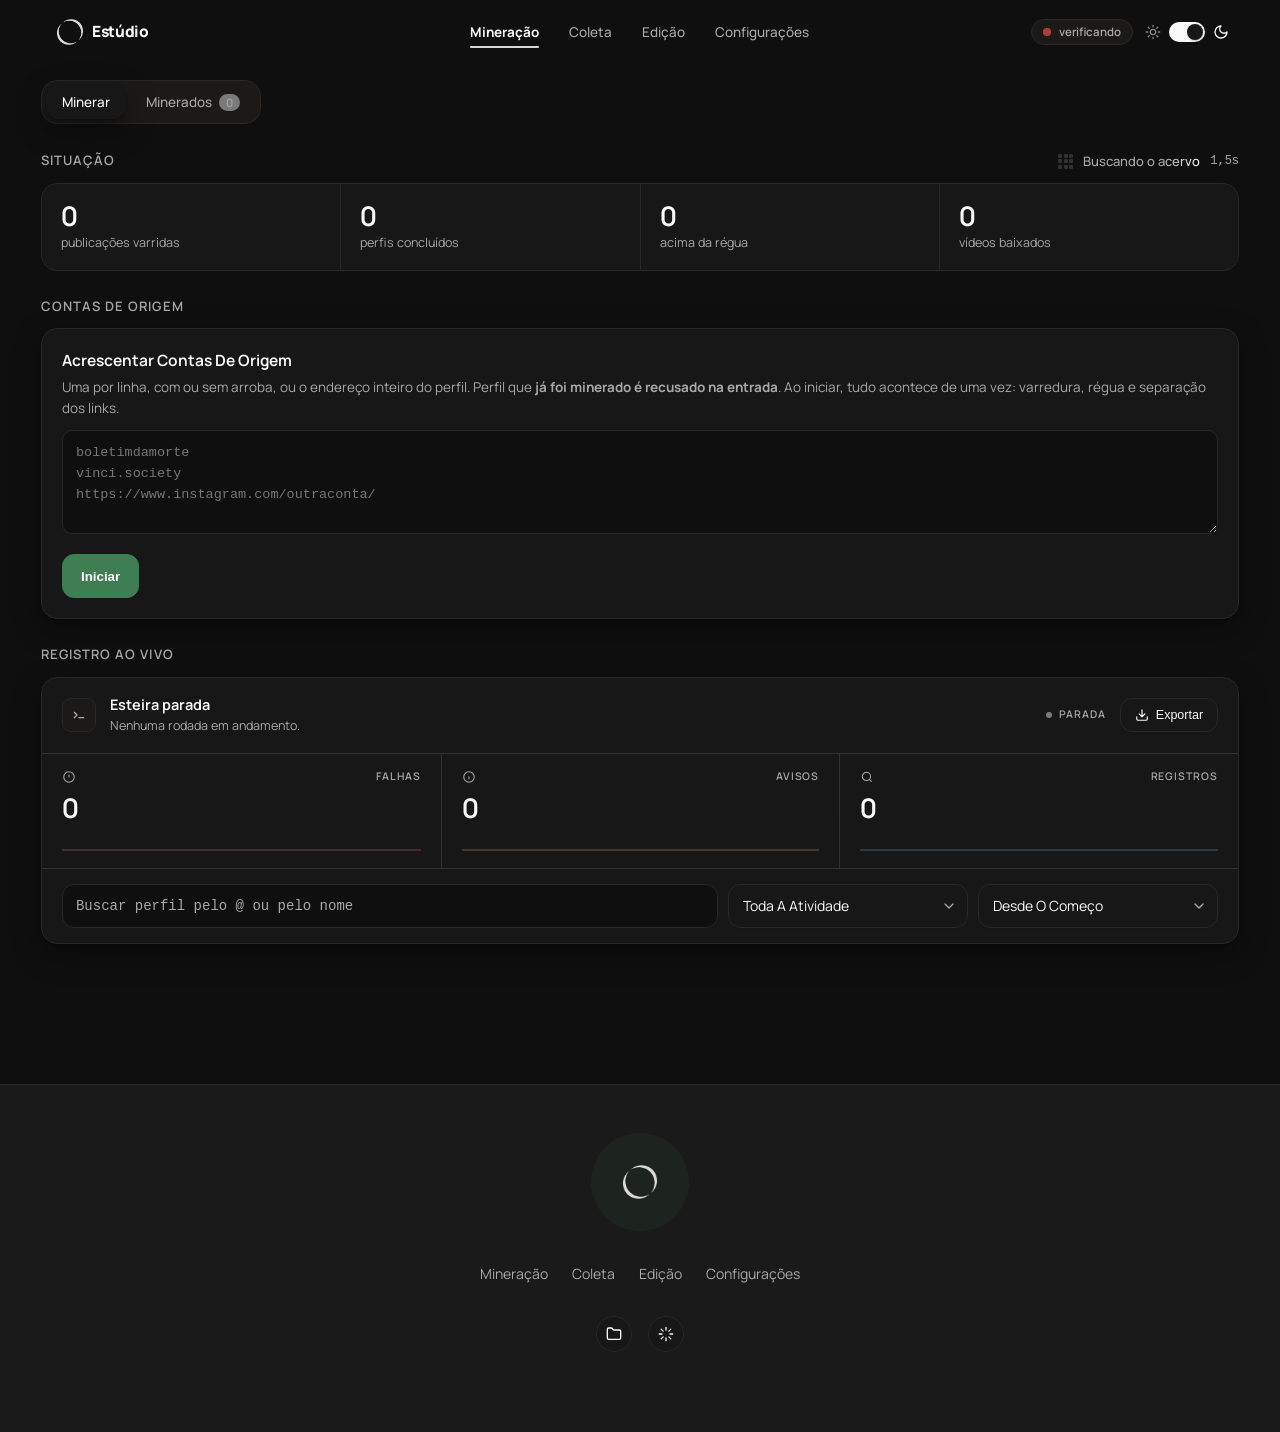
==== commit 3257134a: "atualiza 22 arquivos da bancada" ====
--- a/index.html
+++ b/index.html
@@ -5802,6 +5802,17 @@
   await postoDePe();
   const cab = { "Content-Type": "application/json" };
   if (CASA_INFO && CASA_INFO.ponte) cab["X-Estudio-Ponte"] = CASA_INFO.ponte;
+  else if (POSTO_DE_PE && CASA_INFO && CASA_INFO.sessao === "vencida") {
+    /* QUEM SABE O MOTIVO DIZ O MOTIVO. Sem estes dois desvios, a ponte responderia
+       "abra a tela pelo endereço do Estúdio" para quem JÁ está nela, que é conselho
+       inútil. Aqui a tela conhece o estado do posto e fala do que dá para fazer. */
+    throw new Error("A sessão desta página venceu, e é ela que autoriza esta ordem. "
+      + "Recarregue a página e entre com a senha; nada foi perdido.");
+  } else if (!POSTO_DE_PE) {
+    throw new Error("O posto do Estúdio não atende, e é ele que guarda a senha desta "
+      + "ordem. Ele volta sozinho em até cinco minutos; recarregue a página e tente "
+      + "de novo.");
+  }
   const r = await fetch(PONTE + rota, {
     method: "POST", headers: cab,
     body: JSON.stringify(corpo || {}),
